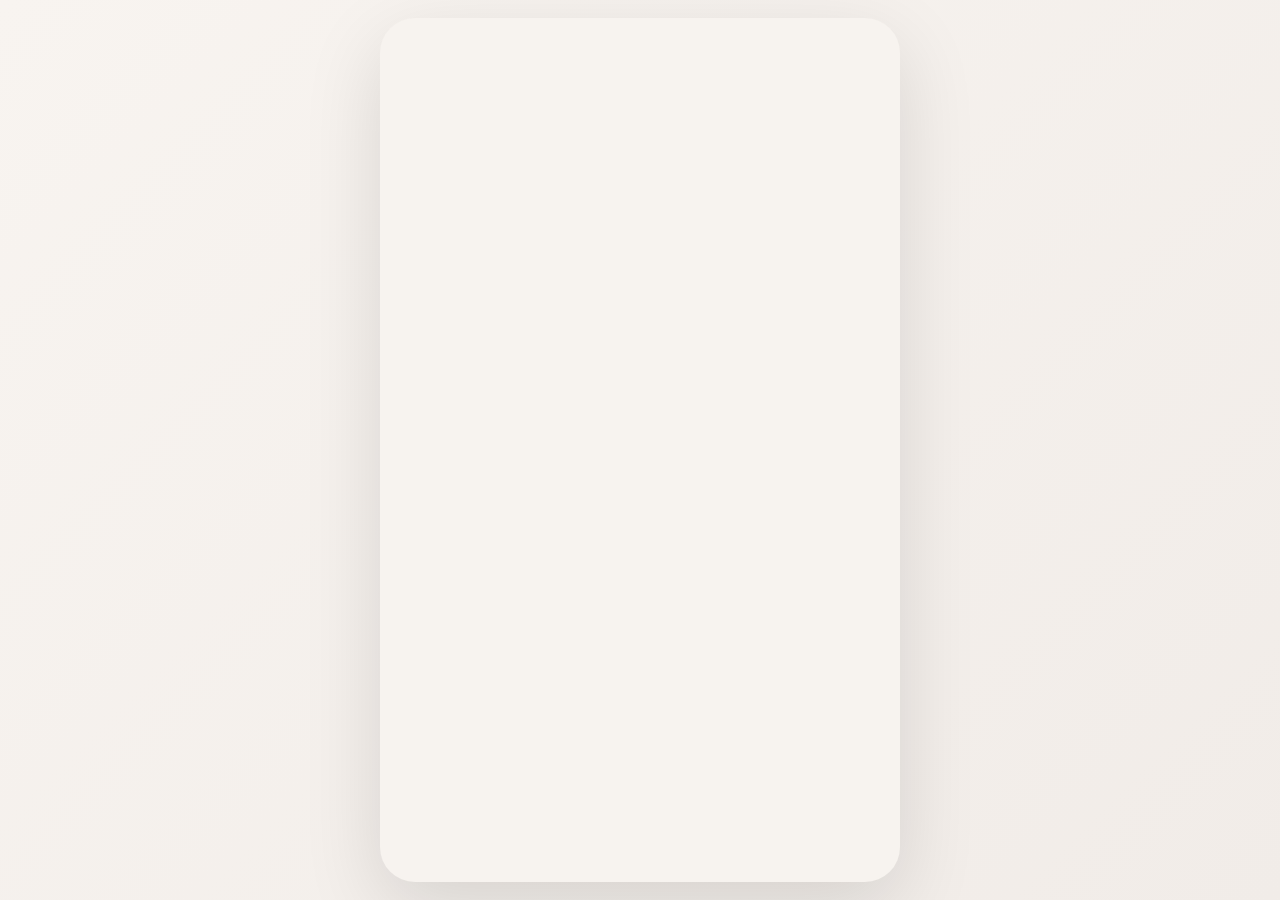
==== index.html @ 03631ff3 "Add files via upload" ====
<!doctype html>
<html lang="ru">
<head>
<meta charset="utf-8">
<meta name="viewport" content="width=device-width,initial-scale=1,viewport-fit=cover">
<meta name="theme-color" content="#f6f0eb">
<title>NASHE' — пространство для двоих</title>
<link rel="manifest" href="manifest.webmanifest">
<meta name="mobile-web-app-capable" content="yes">
<meta name="apple-mobile-web-app-capable" content="yes">
<meta name="apple-mobile-web-app-status-bar-style" content="default">
<meta name="apple-mobile-web-app-title" content="NASHE'">
<link rel="apple-touch-icon" href="icons/icon-180.png">
<style>
:root{--bg:#f7f3ef;--paper:#fffdfb;--ink:#343139;--muted:#8d8790;--rose:#a76d78;--rose2:#ead8da;--wine:#704751;--line:#e9e1dc;--shadow:0 18px 55px rgba(75,52,48,.09);--r:26px}
*{box-sizing:border-box}body{margin:0;background:linear-gradient(135deg,#f8f4f0,#f1ece8);font-family:Inter,ui-sans-serif,system-ui,-apple-system,BlinkMacSystemFont,"Segoe UI",sans-serif;color:var(--ink)}button,input,textarea,select{font:inherit}button{border:0;cursor:pointer}.app{max-width:520px;margin:auto;min-height:100vh;background:var(--bg);position:relative;overflow:hidden}.screen{min-height:100vh;padding:24px 20px 105px}.top{display:flex;justify-content:space-between;align-items:center;margin-bottom:22px}.brand{font-family:Georgia,serif;font-size:28px;letter-spacing:.08em}.tiny{font-size:12px;color:var(--muted)}.iconbtn{width:42px;height:42px;border-radius:50%;background:#fff;border:1px solid var(--line);box-shadow:0 5px 20px rgba(0,0,0,.04)}
.hero{background:linear-gradient(145deg,#fffdfb,#f0e3e1);border:1px solid #eadfd9;border-radius:32px;padding:28px;box-shadow:var(--shadow);position:relative;overflow:hidden}.hero:after{content:"";position:absolute;width:180px;height:180px;border-radius:50%;right:-70px;top:-70px;background:rgba(170,110,122,.11)}.hero h1{font-family:Georgia,serif;font-size:31px;line-height:1.1;margin:6px 0 10px}.hero p{color:#746d73;line-height:1.55;margin:0}.couple{display:flex;align-items:center;gap:9px;color:var(--wine);font-weight:650}.counter{font-family:Georgia,serif;font-size:48px;margin-top:18px}.label{font-size:13px;color:var(--muted)}
.sectionTitle{display:flex;justify-content:space-between;align-items:end;margin:28px 0 13px}.sectionTitle h2{font-family:Georgia,serif;margin:0;font-size:23px}.link{color:var(--rose);font-size:13px;font-weight:700;background:none}.cards{display:grid;gap:12px}.card{background:var(--paper);border:1px solid var(--line);border-radius:22px;padding:18px;box-shadow:0 7px 28px rgba(65,45,42,.05)}.card h3{margin:0 0 7px;font-size:16px}.card p{margin:0;color:#777178;line-height:1.45;font-size:14px}.row{display:flex;gap:10px;align-items:center}.pill{display:inline-flex;align-items:center;gap:6px;border-radius:999px;padding:7px 10px;background:#f5e9e9;color:var(--wine);font-size:12px}.grid2{display:grid;grid-template-columns:1fr 1fr;gap:11px}.feature{min-height:120px;padding:19px;border-radius:25px;background:#fff;border:1px solid var(--line);position:relative;overflow:hidden}.feature .big{font-size:30px}.feature strong{display:block;margin-top:10px}.feature span{font-size:12px;color:var(--muted)}
.nav{position:fixed;z-index:30;bottom:0;left:50%;transform:translateX(-50%);width:min(520px,100%);padding:10px 10px calc(10px + env(safe-area-inset-bottom));background:rgba(255,253,251,.94);backdrop-filter:blur(18px);border-top:1px solid var(--line);display:grid;grid-template-columns:repeat(5,1fr)}.nav button{background:none;color:#aaa0a4;font-size:10px;display:flex;flex-direction:column;gap:4px;align-items:center}.nav button.active{color:var(--wine);font-weight:700}.nav .ni{font-size:20px}
.back{background:none;color:var(--muted);padding:4px 0 18px}.list{display:grid;gap:10px}.listItem{background:#fff;border:1px solid var(--line);border-radius:20px;padding:16px;display:flex;gap:13px;align-items:center}.listItem .ico{font-size:26px;width:38px;text-align:center}.listItem strong{font-size:15px}.listItem small{display:block;color:var(--muted);margin-top:3px}.testTop{background:linear-gradient(145deg,#fff,#f2e8e7);border-radius:28px;padding:22px;border:1px solid var(--line);margin-bottom:15px}.progress{height:5px;background:#eadfdb;border-radius:99px;overflow:hidden;margin:15px 0 4px}.progress i{display:block;height:100%;background:var(--rose);border-radius:99px}.qcard{background:#fff;border:1px solid var(--line);border-radius:28px;padding:22px;box-shadow:var(--shadow)}.qnum{font-size:12px;color:var(--rose);font-weight:800;text-transform:uppercase;letter-spacing:.08em}.q{font-family:Georgia,serif;font-size:24px;line-height:1.28;margin:10px 0 19px}.hint{font-size:12px;color:var(--muted);margin:-8px 0 14px}.opts{display:grid;gap:9px}.opt{padding:14px 15px;border-radius:17px;background:#faf7f5;border:1px solid #e9e0dc;text-align:left;color:var(--ink);transition:.15s}.opt.selected{background:#f1e0e2;border-color:#bf8e98;color:#653f49}.opt .check{float:right;opacity:.55}.scale{display:flex;gap:7px;flex-wrap:wrap}.scale button{width:42px;height:42px;border-radius:13px;background:#faf7f5;border:1px solid var(--line)}.scale button.selected{background:var(--rose);color:white;border-color:var(--rose)}textarea,.input,select{width:100%;border:1px solid var(--line);border-radius:17px;padding:14px;background:#fcfaf8;outline:none}.actions{display:flex;gap:9px;margin-top:18px}.primary{flex:1;background:var(--wine);color:#fff;border-radius:17px;padding:14px 16px;font-weight:750}.secondary{background:#f3e9e7;color:var(--wine);border-radius:17px;padding:14px 16px;font-weight:700}.ghost{background:none;color:var(--muted);padding:12px}.reveal{margin-top:15px;padding:16px;border-radius:18px;background:#f7efed}.reveal strong{display:block;margin-bottom:6px}.muted{color:var(--muted)}
.filter{display:grid;gap:10px;background:#fff;border:1px solid var(--line);border-radius:24px;padding:17px}.filter label{font-size:12px;color:var(--muted);display:block;margin-bottom:5px}.dateCard{min-height:72vh;border-radius:34px;background:linear-gradient(160deg,#fff9f5,#eee1dc);padding:25px 22px;position:relative;overflow:hidden;display:flex;flex-direction:column;justify-content:space-between;box-shadow:var(--shadow)}.dateCard .eyebrow{text-transform:uppercase;letter-spacing:.18em;font-size:11px;color:#8d6d70}.dateCard h1{font-family:Georgia,serif;font-size:37px;line-height:1.02;margin:14px 0}.dateReveal{position:relative;min-height:310px;border-radius:24px;overflow:hidden;background:linear-gradient(135deg,#e4e0dc,#bcb7b3);display:flex;align-items:center;justify-content:center;text-align:center;padding:30px}.dateReveal .under{font-family:Georgia,serif;font-size:24px;line-height:1.25;color:#4a4140}.scratch{position:absolute;inset:0;width:100%;height:100%;touch-action:none}.attempt{font-size:12px;color:#80777a;text-align:center;margin-top:8px}
.calendar{display:grid;gap:10px}.event{padding:16px;border-radius:19px;background:#fff;border:1px solid var(--line);display:flex;justify-content:space-between;gap:10px}.event.done{background:#f2ebe8}.event strong{display:block}.event small{color:var(--muted)}
.weHero{background:linear-gradient(145deg,#2f2a30,#54464d);color:white;border-radius:32px;padding:25px;min-height:205px;display:flex;flex-direction:column;justify-content:end;box-shadow:var(--shadow)}.weHero p{color:#ded5d9}.wish{border-left:4px solid var(--rose);padding-left:13px}.tagbar{display:flex;gap:8px;overflow:auto;padding-bottom:4px}.tag{white-space:nowrap;padding:9px 12px;border-radius:99px;background:#fff;border:1px solid var(--line);font-size:12px}.tag.on{background:#f0dfe1;color:var(--wine);border-color:#d4abb2}
.modal{position:fixed;inset:0;background:rgba(34,29,31,.46);z-index:50;display:flex;align-items:end;justify-content:center}.sheet{width:min(520px,100%);background:var(--paper);border-radius:30px 30px 0 0;padding:23px;max-height:90vh;overflow:auto}.close{float:right;background:#f2ece9;border-radius:50%;width:34px;height:34px}.toast{position:fixed;z-index:60;left:50%;bottom:92px;transform:translateX(-50%);background:#332b30;color:#fff;padding:11px 16px;border-radius:99px;font-size:13px}.hidden{display:none!important}.notice{padding:14px;border-radius:18px;background:#f5ece9;color:#6e5960;font-size:13px;line-height:1.45}.danger{color:#8b3f4d}.langgrid{display:grid;grid-template-columns:1fr 1fr;gap:9px}.lang{padding:13px;border-radius:16px;border:1px solid var(--line);background:#fff;text-align:left}.lang.on{border-color:var(--rose);background:#f6e8e9}.profileCard{background:#fff;border:1px solid var(--line);border-radius:23px;padding:18px}.switch{display:flex;background:#f2ece9;border-radius:99px;padding:4px}.switch button{flex:1;background:none;padding:9px;border-radius:99px;color:var(--muted)}.switch button.on{background:#fff;color:var(--wine);box-shadow:0 3px 10px rgba(0,0,0,.06)}
@media(min-width:700px){body{padding:18px}.app{border-radius:35px;box-shadow:0 25px 80px rgba(0,0,0,.12);min-height:calc(100vh - 36px)}.nav{bottom:18px;border-radius:0 0 35px 35px}}
</style></head>
<body><div id="app" class="app"></div><script>
const DATA={"sections":{"1":{"emoji":"💕","name":"Отношения","desc":"Узнавать друг друга, понимать потребности и то, как вы любите."},"2":{"emoji":"👨‍👩‍👧","name":"Семья","desc":"Детство, семейные традиции, роли и образ вашей семьи."},"3":{"emoji":"👶","name":"Дети и родительство","desc":"Разговоры о родительстве и будущем — только в своём темпе."},"4":{"emoji":"💰","name":"Финансы","desc":"Деньги, цели, безопасность и договорённости без оценок."},"5":{"emoji":"✈️","name":"Путешествия","desc":"Как вы любите отдыхать и куда хотите вместе."},"6":{"emoji":"👫","name":"Друзья","desc":"Дружба, границы и баланс между «мы» и «я»."},"7":{"emoji":"⚖️","name":"Моральные ценности","desc":"Принципы, ценности и сложные решения."},"8":{"emoji":"🎨","name":"Хобби и интересы","desc":"Свободное время, новые занятия и общие увлечения."},"9":{"emoji":"🏫","name":"Школа и прошлое","desc":"Воспоминания и то, что сформировало каждого."},"10":{"emoji":"🐾","name":"Животные","desc":"Питомцы, животные и жизнь вместе."},"11":{"emoji":"❤️‍🩹","name":"Временные трудности","desc":"Бережные разговоры о сложных периодах без поиска виноватого."},"12":{"emoji":"🔥","name":"18+ / Взрослые разговоры","desc":"Близость, границы, романтика и желания. Только 18+."},"13":{"emoji":"🧠","name":"Темы для размышлений","desc":"Не тесты — вопросы для длинного разговора вдвоём."}},"tests":[{"section":1,"title":"Как мы любим","questions":[{"n":1,"label":"УП + ИЗО","question":"Какой маленький жест ощущается для меня как «меня любят»?","options":["Сообщение в течение дня без повода.","Чашка чая, принесённая без просьбы.","Долгое объятие при встрече.","Вспомнили мелочь, которую я упоминал(а) давно."],"scale":"","mechanics":[],"skip":false},{"n":2,"label":"ФР","question":"Закончи фразу: «Я чувствую себя любимым(ой), когда ты...»","options":[],"scale":"","mechanics":[],"skip":false},{"n":3,"label":"УП, сравнение","question":"Что для меня скажет о любви больше?","options":[],"scale":"","mechanics":[],"skip":false},{"n":4,"label":"ШК","question":"Как часто мне хочется слышать «я тебя люблю» вслух?","options":[],"scale":"** 1 — почти не нужно, 10 — хотелось бы каждый день.","mechanics":[],"skip":false},{"n":5,"label":"УП + мультивыбор (до 3)","question":"Как, по-твоему, мой партнёр чаще всего показывает, что любит? Партнёр отвечает про себя.","options":[],"scale":"","mechanics":[],"skip":false},{"n":6,"label":"УП, сценарий","question":"У меня радостная новость. Как мне хочется, чтобы мы это отметили?","options":[],"scale":"","mechanics":[],"skip":false},{"n":7,"label":"РАНЖ (5 пунктов)","question":"Расставь проявления любви по важности для тебя.","options":[],"scale":"","mechanics":[],"skip":false},{"n":8,"label":"УП, сценарий","question":"Ты забыл(а) о небольшой дате, которая для меня важна. Что мне поможет больше всего?","options":[],"scale":"","mechanics":[],"skip":true},{"n":9,"label":"УП + ИЗО","question":"Какой романтичный жест в обычный вторник порадует меня сильнее всего?","options":["Ужин при свечах дома.","Цветы без повода.","Плейлист или письмо.","Прогулка на закате."],"scale":"","mechanics":[],"skip":false},{"n":10,"label":"свободный ответ","question":"Опиши самый тёплый момент за последний месяц, когда ты почувствовал(а) мою любовь. (Допустим ответ «Пока не вспомню».)","options":[],"scale":"","mechanics":[],"skip":false},{"n":11,"label":"ШК","question":"Насколько мне важно, чтобы любовь была заметна другим: держаться за руки, слова при людях, общие фото?","options":[],"scale":"** 1 — предпочитаю наедине, 10 — хочу, чтобы это видели.","mechanics":[],"skip":false},{"n":12,"label":"УП, один вариант","question":"Что мне принимать сложнее всего?","options":[],"scale":"","mechanics":[],"skip":false},{"n":13,"label":"ФР","question":"Закончи фразу: «Мне трудно попросить о любви, когда...»","options":[],"scale":"","mechanics":[],"skip":true},{"n":14,"label":"УП, сценарий","question":"Мы поссорились и остыли. Как мне легче всего вернуться к теплу?","options":[],"scale":"","mechanics":[],"skip":true},{"n":15,"label":"«Выбери, что хочется попробовать» (2–3)","question":"Выберите, что хочется попробовать вместе.","options":[],"scale":"","mechanics":[],"skip":false},{"n":16,"label":"обсуждение","question":"Вспомните вместе последний раз, когда вам обоим было хорошо рядом. Что тогда происходило и кто что делал?","options":[],"scale":"","mechanics":[],"skip":false},{"n":17,"label":"ЗАД","question":"«Неделя маленьких „я тебя вижу“»: каждый выбирает один жест из ответов партнёра и делает его на этой неделе.","options":[],"scale":"","mechanics":[],"skip":false},{"n":18,"label":"рефлексия","question":"Что нового ты понял(а) о том, как партнёр чувствует любовь? (свободный ответ)","options":[],"scale":"","mechanics":[],"skip":false}]},{"section":1,"title":"Как мы проводим время","questions":[{"n":1,"label":"УП + ИЗО","question":"Как выглядит мой идеальный будний вечер?","options":["Дома вдвоём.","Каждый занят своим, но рядом.","Выйти куда-нибудь.","С друзьями."],"scale":"","mechanics":[],"skip":false},{"n":2,"label":"УП, сравнение","question":"Выходные мне ближе...","options":[],"scale":"","mechanics":[],"skip":false},{"n":3,"label":"ШК","question":"Насколько мне хватает времени вместе сейчас?","options":[],"scale":"** 1 — очень не хватает, 10 — вполне хватает.","mechanics":[],"skip":false},{"n":4,"label":"УП, один вариант","question":"Идеальное воскресенье для меня...","options":[],"scale":"","mechanics":[],"skip":false},{"n":5,"label":"мультивыбор (до 3)","question":"Что мы делаем вместе чаще всего?","options":[],"scale":"","mechanics":[],"skip":false},{"n":6,"label":"УП, сценарий","question":"Планы на вечер отменились. Что я предложу?","options":[],"scale":"","mechanics":[],"skip":false},{"n":7,"label":"РАНЖ (топ-3 из 7)","question":"Чем мне хотелось бы заниматься вместе больше?","options":[],"scale":"","mechanics":[],"skip":false},{"n":8,"label":"ШК","question":"Насколько мне важны наши регулярные ритуалы: воскресный завтрак, вечерний чай, еженедельная прогулка?","options":[],"scale":"","mechanics":[],"skip":false},{"n":9,"label":"УП, сравнение","question":"Мне ближе...","options":[],"scale":"","mechanics":[],"skip":false},{"n":10,"label":"ФР","question":"Закончи фразу: «Лучший вечер за последний месяц был, когда мы...»","options":[],"scale":"","mechanics":[],"skip":false},{"n":11,"label":"ЗАД","question":"«Наши слоты»: выберите два регулярных момента в неделе, которые будут «вашими».","options":[],"scale":"","mechanics":[],"skip":false},{"n":12,"label":"рефлексия","question":"Что бы ты изменил(а) в нашем распорядке, чтобы было больше «нас»? (свободный ответ)","options":[],"scale":"","mechanics":[],"skip":false}]},{"section":1,"title":"Наши маленькие радости","questions":[{"n":1,"label":"УП + ИЗО","question":"Какая утренняя мелочь радует меня больше всего?","options":["Первая чашка кофе или чая.","Луч солнца на кровати.","Тишина до того, как все проснулись.","Свежий воздух и открытое окно."],"scale":"","mechanics":[],"skip":false},{"n":2,"label":"мультивыбор (до 3)","question":"Какие мелочи радуют меня сильнее всего?","options":[],"scale":"","mechanics":[],"skip":false},{"n":3,"label":"УП, сравнение","question":"Что радует меня больше?","options":[],"scale":"","mechanics":[],"skip":false},{"n":4,"label":"ШК","question":"Насколько мне нравятся небольшие ритуалы: вечерний чай, воскресный завтрак, «наша» скамейка?","options":[],"scale":"","mechanics":[],"skip":false},{"n":5,"label":"ФР","question":"Закончи фразу: «Маленькая радость последней недели: ...»","options":[],"scale":"","mechanics":[],"skip":false},{"n":6,"label":"УП + ИЗО","question":"Где мой «островок радости»?","options":["Балкон с растениями.","Книжный магазин.","Рынок с фруктами.","Пекарня."],"scale":"","mechanics":[],"skip":false},{"n":7,"label":"«Выбери, что хочется попробовать» (2–3)","question":"Что из этого стоит превратить в наш маленький ритуал?","options":[],"scale":"","mechanics":[],"skip":false},{"n":8,"label":"УП, сценарий","question":"У меня был непростой день. Какая мелочь точно вернёт мне улыбку?","options":[],"scale":"","mechanics":[],"skip":false},{"n":9,"label":"ЗАД","question":"«Коробочка радости»: каждый записывает три маленькие вещи, которые порадуют партнёра.","options":[],"scale":"","mechanics":[],"skip":false},{"n":10,"label":"рефлексия","question":"Какую радость партнёра ты не замечал(а) раньше? (свободный ответ)","options":[],"scale":"","mechanics":[],"skip":false}]},{"section":1,"title":"Наши потребности","questions":[{"n":1,"label":"УП, один вариант","question":"Чаще мне не хватает...","options":[],"scale":"","mechanics":[],"skip":false},{"n":2,"label":"один вариант","question":"Сколько свободного времени «только для себя» мне нужно в неделю?","options":[],"scale":"","mechanics":[],"skip":false},{"n":3,"label":"УП, один вариант","question":"Как я лучше всего восстанавливаюсь?","options":[],"scale":"","mechanics":[],"skip":false},{"n":4,"label":"РАНЖ (топ-3 из 6)","question":"Что важнее всего для тебя в отношениях?","options":[],"scale":"","mechanics":[],"skip":false},{"n":5,"label":"УП, сценарий","question":"Мне нужно принять важное решение. Что мне нужно от тебя?","options":[],"scale":"","mechanics":[],"skip":false},{"n":6,"label":"ШК","question":"Насколько мне важно, чтобы мои достижения замечали?","options":[],"scale":"","mechanics":[],"skip":false},{"n":7,"label":"мультивыбор (до 3)","question":"Что мне нужно, чтобы чувствовать безопасность в отношениях?","options":[],"scale":"","mechanics":[],"skip":false},{"n":8,"label":"ФР","question":"Закончи фразу: «В обычный день мне очень помогает, когда ты...»","options":[],"scale":"","mechanics":[],"skip":false},{"n":9,"label":"УП, сравнение","question":"В отношениях мне важнее...","options":[],"scale":"","mechanics":[],"skip":false},{"n":10,"label":"УП, сценарий","question":"Я вернулся(лась) домой уставшим(ей), но ничего не говорю. Что мне лучше всего подойдёт?","options":[],"scale":"","mechanics":[],"skip":false},{"n":11,"label":"ШК","question":"Насколько мне легко говорить прямо, чего мне не хватает?","options":[],"scale":"** 1 — очень трудно, 10 — легко.","mechanics":[],"skip":true},{"n":12,"label":"ФР","question":"Закончи фразу: «Иногда мне не хватает..., но я не всегда об этом говорю».","options":[],"scale":"","mechanics":[],"skip":true},{"n":13,"label":"УП + ИЗО","question":"Какой вечер лучше всего подходит мне сейчас?","options":["Тихий вечер дома.","Ужин с друзьями.","Прогулка.","Каждый занят своим, но рядом."],"scale":"","mechanics":[],"skip":false},{"n":14,"label":"УП, сравнение","question":"Мне проще получать то, что нужно, когда...","options":[],"scale":"","mechanics":[],"skip":false},{"n":15,"label":"один вариант","question":"Когда мне что-то нужно от тебя, я чаще всего...","options":[],"scale":"","mechanics":[],"skip":true},{"n":16,"label":"ШК","question":"Насколько сейчас, по моим ощущениям, мои потребности достаточно учитываются в отношениях?","options":[],"scale":"","mechanics":[],"skip":true},{"n":17,"label":"мультивыбор (до 2)","question":"Чего мне хочется больше в ближайшие недели?","options":[],"scale":"","mechanics":[],"skip":true},{"n":18,"label":"обсуждение","question":"Как вы понимаете, что у каждого из вас «пустой бак»? Какие сигналы вы подаёте, пусть даже неосознанно?","options":[],"scale":"","mechanics":[],"skip":false},{"n":19,"label":"ЗАД","question":"«Наши сигналы»: придумайте три короткие фразы или знака, которыми вы сообщаете друг другу «мне сейчас нужно...» (пространство, поддержка, внимание).","options":[],"scale":"","mechanics":[],"skip":false},{"n":20,"label":"рефлексия","question":"Что нового ты понял(а) о том, что нужно партнёру? (свободный ответ)","options":[],"scale":"","mechanics":[],"skip":false}]},{"section":1,"title":"Угадай, что мне нравится","questions":[{"n":1,"label":"ИЗО","question":"Что я захочу съесть после долгого тяжёлого дня?","options":["Паста или пицца.","Что-то домашнее: суп, картошка, запеканка.","Суши или азиатская кухня.","Сладкое вместо ужина."],"scale":"","mechanics":[],"skip":false},{"n":2,"label":"один вариант","question":"Как я хочу отмечать свой день рождения?","options":[],"scale":"","mechanics":[],"skip":false},{"n":3,"label":"ШК","question":"Насколько мне нравятся сюрпризы?","options":[],"scale":"** 1 — терпеть не могу, 10 — обожаю. Разница до 1 пункта = «угадал(а)».","mechanics":[],"skip":false},{"n":4,"label":"один вариант","question":"Какой подарок обрадует меня сильнее всего?","options":[],"scale":"","mechanics":[],"skip":false},{"n":5,"label":"сценарий","question":"У меня внезапно освободился вечер. Что я выберу?","options":[],"scale":"","mechanics":[],"skip":false},{"n":6,"label":"мультивыбор (3 из 8)","question":"Какие три занятия мне точно нравятся?","options":[],"scale":"","mechanics":[],"skip":false},{"n":7,"label":"сравнение","question":"Если нужно что-то обсудить, мне проще...","options":[],"scale":"","mechanics":[],"skip":false},{"n":8,"label":"ФР (до 150 символов)","question":"Закончи фразу: «Когда мне нужно поднять настроение, я первым делом...»","options":[],"scale":"","mechanics":[],"skip":false},{"n":9,"label":"РАНЖ (топ-2 из 5)","question":"Что делает дом для меня по-настоящему уютным?","options":[],"scale":"","mechanics":[],"skip":false},{"n":10,"label":"сценарий","question":"У меня сорвался важный план. Что мне будет нужнее всего?","options":[],"scale":"","mechanics":[],"skip":true},{"n":11,"label":"ИЗО","question":"Какое место в нашем доме моё любимое?","options":["Диван с пледом.","Кухня.","Подоконник.","Рабочий уголок."],"scale":"","mechanics":[],"skip":false},{"n":12,"label":"ФР","question":"О чём я мечтаю в ближайший год?","options":[],"scale":"","mechanics":[],"skip":true},{"n":13,"label":"ФР","question":"«Мне было бы приятно, если бы ты чаще спрашивал(а) меня о...» — и угадай, что напишет партнёр.","options":[],"scale":"","mechanics":[],"skip":true},{"n":14,"label":"рефлексия","question":"Какой ответ партнёра удивил тебя больше всего? Почему, как ты думаешь, ты думал(а) иначе? (свободный ответ)","options":[],"scale":"","mechanics":[],"skip":false}]},{"section":1,"title":"Узнай меня","questions":[{"n":1,"label":"УП + ИЗО","question":"Как выглядит твоё идеальное утро выходного дня?","options":["А. Медленное: кофе, тишина, никуда не спешить.","Б. Активное: прогулка, пробежка или зал.","В. Завтрак вне дома, в любимом месте.","Г. Поспать подольше и начать день ближе к обеду."],"scale":"","mechanics":[],"skip":false},{"n":2,"label":"УП, сравнение двух вариантов","question":"Что тебе ближе?","options":[],"scale":"","mechanics":[],"skip":false},{"n":3,"label":"ШК","question":"Насколько тебе нужно время наедине с собой после насыщенного дня?","options":[],"scale":"** 1 — совсем не нужно, 10 — жизненно необходимо.","mechanics":[],"skip":false},{"n":4,"label":"мультивыбор (ровно 3 из 8)","question":"Три вещи, которые быстрее всего поднимают тебе настроение.","options":[],"scale":"","mechanics":[],"skip":false},{"n":5,"label":"ФР (до 200 символов)","question":"Закончи фразу: «Моя маленькая странность, которую я показываю не всем, это...»","options":[],"scale":"","mechanics":[],"skip":true},{"n":6,"label":"УП, сценарий","question":"Тебе пишут: «Через час у нас вечеринка, приходи!» Твоя первая реакция?","options":[],"scale":"","mechanics":[],"skip":false},{"n":7,"label":"РАНЖ (6 пунктов)","question":"Расставь по важности для хорошего дня, от самого важного.","options":[],"scale":"","mechanics":[],"skip":false},{"n":8,"label":"УП + мультивыбор (до 3 из 8)","question":"Что я обычно делаю, когда волнуюсь?","options":[],"scale":"","mechanics":[],"skip":false},{"n":9,"label":"УП + ИЗО","question":"Где тебе спокойнее всего?","options":["А. Тёплая кухня вечером.","Б. Озеро на рассвете.","В. Оживлённое кафе.","Г. Лес."],"scale":"","mechanics":[],"skip":false},{"n":10,"label":"УП, сценарий","question":"Ты ждёшь важного ответа: письма, результата, решения. Как проходит ожидание?","options":[],"scale":"","mechanics":[],"skip":false},{"n":11,"label":"свободный ответ из двух частей","question":"Какое качество в себе тебе нравится больше всего? А какое ты хотел(а) бы принимать в себе мягче?","options":[],"scale":"","mechanics":[],"skip":true},{"n":12,"label":"ШК","question":"Насколько тебе легко просить о помощи?","options":[],"scale":"** 1 — очень трудно, 10 — совсем просто.","mechanics":[],"skip":true},{"n":13,"label":"«Выбери, что хочется попробовать» (2–3 карточки)","question":"Выбери, что тебе хотелось бы попробовать вместе в ближайший месяц.","options":["Ужин из кухни, которую вы ещё не пробовали.","Мастер-класс (керамика, готовка, рисование).","День без телефонов.","Кино под открытым небом.","Поход на закат."],"scale":"","mechanics":[],"skip":false},{"n":14,"label":"ФР","question":"Закончи фразу: «Люди могут не заметить, что я...» (одна вещь обо мне, которая не очевидна со стороны).","options":[],"scale":"","mechanics":[],"skip":true},{"n":15,"label":"ЗАД","question":"Каждый по очереди рассказывает за одну минуту, как выглядит его идеальный вторник. Второй слушает и не перебивает.","options":[],"scale":"","mechanics":[],"skip":false},{"n":16,"label":"рефлексия","question":"Что нового ты узнал(а) о партнёре за этот тест? Что удивило больше всего? (свободный ответ)","options":[],"scale":"","mechanics":[],"skip":false}]},{"section":1,"title":"Что даёт мне ощущение близости","questions":[{"n":1,"label":"УП + ИЗО","question":"Какая обстановка лучше всего передаёт ощущение «мы рядом»?","options":["Под одним пледом.","Готовим вместе.","Дорога с музыкой.","Вечерняя прогулка по городу."],"scale":"","mechanics":[],"skip":false},{"n":2,"label":"УП, сравнение","question":"Мне ближе...","options":[],"scale":"","mechanics":[],"skip":false},{"n":3,"label":"ШК","question":"Насколько мне важно физически быть рядом, чтобы чувствовать близость?","options":[],"scale":"** 1 — мне хватает переписки и мыслей о тебе, 10 — важно быть в одной комнате.","mechanics":[],"skip":false},{"n":4,"label":"мультивыбор (до 3)","question":"В каких ситуациях я особенно чувствую, что мы «одна команда»?","options":[],"scale":"","mechanics":[],"skip":false},{"n":5,"label":"ФР","question":"Закончи фразу: «Мне становится ближе к тебе, когда мы вместе...»","options":[],"scale":"","mechanics":[],"skip":false},{"n":6,"label":"УП, сценарий","question":"Мы неделю были порознь. Как мне хочется встретиться?","options":[],"scale":"","mechanics":[],"skip":false},{"n":7,"label":"РАНЖ (топ-3 из 6)","question":"Что сильнее всего создаёт ощущение близости? Выбери и расставь три главных.","options":[],"scale":"","mechanics":[],"skip":false},{"n":8,"label":"ШК","question":"Насколько мне важно, чтобы ты замечал(а) моё настроение без слов?","options":[],"scale":"** 1 — лучше скажу словами, 10 — очень важно, чтобы замечали.","mechanics":[],"skip":false},{"n":9,"label":"УП + ИЗО","question":"В какое время дня мне особенно хочется быть рядом с тобой?","options":["Утро.","Дневная пауза.","Вечер.","Поздняя ночь."],"scale":"","mechanics":[],"skip":false},{"n":10,"label":"УП, сценарий","question":"Неделя загруженная, времени мало. Что помогает мне не терять связь с тобой?","options":[],"scale":"","mechanics":[],"skip":false},{"n":11,"label":"УП, один вариант","question":"Что помогает мне открываться?","options":[],"scale":"","mechanics":[],"skip":false},{"n":12,"label":"ШК","question":"Насколько мне легко говорить о своих чувствах вслух?","options":[],"scale":"** 1 — очень непросто, 10 — легко.","mechanics":[],"skip":true},{"n":13,"label":"ФР","question":"Закончи фразу: «Мне сложнее чувствовать близость, когда...»","options":[],"scale":"","mechanics":[],"skip":true},{"n":14,"label":"УП, сравнение","question":"Что нас сближает больше?","options":[],"scale":"","mechanics":[],"skip":false},{"n":15,"label":"УП + мультивыбор (до 2)","question":"Я рассказываю тебе что-то личное. Что делает такой разговор безопасным для меня?","options":[],"scale":"","mechanics":[],"skip":false},{"n":16,"label":"ФР","question":"Закончи фразу: «Есть то, что мне трудно сказать словами, но я хотел(а) бы, чтобы ты это чувствовал(а)...»","options":[],"scale":"","mechanics":[],"skip":true},{"n":17,"label":"один вариант","question":"Как я чувствую близость между нами в последнее время?","options":[],"scale":"","mechanics":[],"skip":true},{"n":18,"label":"ИЗО (символические кадры)","question":"Какой образ ближе всего к ощущению рядом с тобой?","options":["Костёр.","Тихая гавань.","Окно с тёплым светом.","Дорога вдвоём."],"scale":"","mechanics":[],"skip":false},{"n":19,"label":"«Выбери, что хочется попробовать» (2–3)","question":"Выберите, что хочется попробовать, чтобы стать ещё ближе.","options":[],"scale":"","mechanics":[],"skip":false},{"n":20,"label":"обсуждение","question":"Вспомните момент, когда вы почувствовали, что вы — команда. Что тогда происходило?","options":[],"scale":"","mechanics":[],"skip":false},{"n":21,"label":"ЗАД","question":"«Десять минут»: сядьте рядом. По очереди расскажите, что сегодня было самым хорошим и что самым тяжёлым. Второй только слушает.","options":[],"scale":"","mechanics":[],"skip":false},{"n":22,"label":"рефлексия","question":"Что нового ты понял(а) о том, как партнёр чувствует близость? (свободный ответ)","options":[],"scale":"","mechanics":[],"skip":false}]},{"section":1,"title":"Что я ценю в тебе","questions":[{"n":1,"label":"мультивыбор (ровно 3 из 10)","question":"Какие три качества ты больше всего ценишь в партнёре?","options":[],"scale":"","mechanics":[],"skip":false},{"n":2,"label":"УП + мультивыбор (ровно 3 из тех же 10)","question":"Как думаешь, какие качества партнёр ценит в тебе больше всего?","options":[],"scale":"","mechanics":[],"skip":false},{"n":3,"label":"ФР","question":"Закончи фразу: «Есть мелочь в тебе, которая меня трогает, это...»","options":[],"scale":"","mechanics":[],"skip":false},{"n":4,"label":"сценарий, один вариант","question":"Когда я особенно горжусь тобой?","options":[],"scale":"","mechanics":[],"skip":false},{"n":5,"label":"ИЗО (про партнёра)","question":"Какой образ у меня ассоциируется с тобой?","options":["Лампа в окне.","Крепкое дерево.","Тёплый плед.","Парус на горизонте."],"scale":"","mechanics":[],"skip":false},{"n":6,"label":"ШК","question":"Как часто я говорю тебе, что ценю тебя?","options":[],"scale":"** 1 — почти никогда, 10 — очень часто. Оценка про себя.","mechanics":[],"skip":false},{"n":7,"label":"ФР","question":"Закончи фразу: «Ты умеешь так, как никто другой...»","options":[],"scale":"","mechanics":[],"skip":false},{"n":8,"label":"УП, сравнение","question":"Что чаще вызывает у меня уважение?","options":[],"scale":"","mechanics":[],"skip":false},{"n":9,"label":"свободный ответ","question":"Вспомни момент, когда ты подумал(а): «Как же мне повезло с тобой». Что тогда происходило?","options":[],"scale":"","mechanics":[],"skip":false},{"n":10,"label":"УП, один вариант","question":"Как мне приятнее всего слышать благодарность?","options":[],"scale":"","mechanics":[],"skip":false},{"n":11,"label":"ФР","question":"Закончи фразу: «Я хотел(а) бы сказать тебе спасибо за... но, кажется, ещё не говорил(а)».","options":[],"scale":"","mechanics":[],"skip":true},{"n":12,"label":"ЗАД","question":"«Письмо на три строки»: напишите друг другу короткое письмо о том, что цените. Можно отправить сейчас или назначить дату.","options":[],"scale":"","mechanics":[],"skip":false},{"n":13,"label":"обсуждение","question":"Что вы цените в вас как в паре, что делает вас именно вами?","options":[],"scale":"","mechanics":[],"skip":false},{"n":14,"label":"рефлексия","question":"Что из сказанного партнёром тронуло тебя больше всего? (свободный ответ)","options":[],"scale":"","mechanics":[],"skip":false}]},{"section":2,"title":"Какие у меня были родители","questions":[{"n":1,"label":"выбор режима","question":"С чего вам комфортно начать разговор о тех, кто вас воспитывал?","options":[],"scale":"","mechanics":[],"skip":false},{"n":2,"label":"ФР","question":"Закончи фразу: «Когда я думаю о взрослых, которые меня воспитывали, первое слово, которое приходит в голову, — ...»","options":[],"scale":"","mechanics":[],"skip":true},{"n":3,"label":"мультивыбор (до 3)","question":"Чему меня учили на их примере?","options":[],"scale":"","mechanics":[],"skip":false},{"n":4,"label":"УП, один вариант","question":"Что у них получалось лучше всего?","options":[],"scale":"","mechanics":[],"skip":false},{"n":5,"label":"ШК","question":"Насколько мне легко рассказывать о том, как я рос(ла)?","options":[],"scale":"** 1 — трудно, 10 — легко.","mechanics":[],"skip":false},{"n":6,"label":"мультивыбор (до 2)","question":"Как в моём детстве чаще всего проявлялась любовь?","options":[],"scale":"","mechanics":[],"skip":true},{"n":7,"label":"мультивыбор (до 3)","question":"Какие правила были в доме, где я рос(ла)?","options":[],"scale":"","mechanics":[],"skip":false},{"n":8,"label":"УП, один вариант","question":"Правила в доме, где я рос(ла), были...","options":[],"scale":"","mechanics":[],"skip":false},{"n":9,"label":"ФР","question":"Закончи фразу: «Фраза, которую я часто слышал(а) в детстве, — ...»","options":[],"scale":"","mechanics":[],"skip":true},{"n":10,"label":"ШК","question":"Насколько мне в детстве было понятно, чего от меня ждут?","options":[],"scale":"** 1 — часто не понимал(а), 10 — всегда понимал(а).","mechanics":[],"skip":true},{"n":11,"label":"сценарий (без УП)","question":"Когда я что-то делал(а) не так или ошибался(лась), взрослые чаще всего...","options":[],"scale":"","mechanics":[],"skip":true},{"n":12,"label":"сценарий (без УП)","question":"Когда в доме возникал конфликт, он обычно...","options":[],"scale":"","mechanics":[],"skip":true},{"n":13,"label":"мультивыбор (до 3)","question":"С кем из людей рядом мне в детстве было спокойно?","options":[],"scale":"","mechanics":[],"skip":true},{"n":14,"label":"ШК","question":"Насколько в детстве можно было говорить о своих чувствах дома?","options":[],"scale":"** 1 — почти нельзя, 10 — всегда можно.","mechanics":[],"skip":true},{"n":15,"label":"ФР","question":"Закончи фразу: «Самое тёплое, что я получил(а) от взрослых, которые меня воспитывали, — ...»","options":[],"scale":"","mechanics":[],"skip":true},{"n":16,"label":"ФР","question":"Закончи фразу: «Что-то я понял(а) о них только став взрослым(ой), — ...»","options":[],"scale":"","mechanics":[],"skip":true},{"n":17,"label":"один вариант","question":"Как сейчас выглядит моё общение с ними?","options":[],"scale":"","mechanics":[],"skip":true},{"n":18,"label":"мультивыбор (до 2)","question":"Что мне нужно от партнёра, когда я говорю о семье, в которой вырос(ла)?","options":[],"scale":"","mechanics":[],"skip":false},{"n":19,"label":"обсуждение","question":"Что из рассказа партнёра помогает вам лучше его (её) понять? (можно не отвечать)","options":[],"scale":"","mechanics":[],"skip":false},{"n":20,"label":"рефлексия","question":"Что ты хочешь, чтобы партнёр запомнил из этого разговора? (свободный ответ)","options":[],"scale":"","mechanics":[],"skip":true}]},{"section":2,"title":"Какой я представляю свою семью","questions":[{"n":1,"label":"УП + ИЗО","question":"Какой дом ближе к образу моей семьи?","options":["Квартира в городе с большими окнами.","Дом с садом.","Дом у воды.","Коттедж в горах.","Дом в маленьком городке."],"scale":"","mechanics":[],"skip":false},{"n":2,"label":"УП, сравнение","question":"Мне ближе...","options":[],"scale":"","mechanics":[],"skip":false},{"n":3,"label":"ФР","question":"Закончи фразу: «Слово, которое лучше всего описывает мою мечту о семье, — ...»","options":[],"scale":"","mechanics":[],"skip":false},{"n":4,"label":"ШК","question":"Насколько мне важен свой дом?","options":[],"scale":"** 1 — главное быть вместе, где угодно; 10 — важно иметь свой дом.","mechanics":[],"skip":false},{"n":5,"label":"мультивыбор (до 3)","question":"Что должно быть в нашем доме?","options":[],"scale":"","mechanics":[],"skip":false},{"n":6,"label":"УП, сценарий","question":"Обычный вторник через десять лет. Что я представляю в семье?","options":[],"scale":"","mechanics":[],"skip":false},{"n":7,"label":"РАНЖ (топ-3 из 8)","question":"Что важнее всего для счастливой семьи?","options":[],"scale":"","mechanics":[],"skip":false},{"n":8,"label":"мультивыбор (до 4)","question":"Кто входит в мой образ семьи?","options":[],"scale":"","mechanics":[],"skip":true},{"n":9,"label":"ШК","question":"Насколько мне важно жить рядом с родными?","options":[],"scale":"** 1 — не важно, 10 — очень хочется быть рядом.","mechanics":[],"skip":false},{"n":10,"label":"УП, один вариант","question":"Семья для меня — это скорее...","options":[],"scale":"","mechanics":[],"skip":false},{"n":11,"label":"ФР","question":"Закончи фразу: «Один маленький ритуал, который я хочу в нашей семье, — ...»","options":[],"scale":"","mechanics":[],"skip":false},{"n":12,"label":"сценарий (без УП)","question":"Как в идеале принимаются решения в нашей семье?","options":[],"scale":"","mechanics":[],"skip":false},{"n":13,"label":"УП + ИЗО","question":"Какой образ ближе всего к ощущению семьи?","options":["Тёплая кухня.","Веранда с двумя креслами.","Общий стол в саду.","Камин и кресла."],"scale":"","mechanics":[],"skip":false},{"n":14,"label":"ШК","question":"Насколько спокойно я отношусь к тому, что семья со временем меняется?","options":[],"scale":"** 1 — это тревожит, 10 — спокойно и даже интересно.","mechanics":[],"skip":false},{"n":15,"label":"ФР","question":"Закончи фразу: «Чего я точно хочу в нашей семье, так это...»","options":[],"scale":"","mechanics":[],"skip":false},{"n":16,"label":"ФР","question":"Закончи фразу: «О чём я иногда волнуюсь, думая о нашей семье, — ...»","options":[],"scale":"","mechanics":[],"skip":true},{"n":17,"label":"один вариант","question":"В трудные периоды мне важно, чтобы семья была...","options":[],"scale":"","mechanics":[],"skip":false},{"n":18,"label":"мультивыбор (до 3)","question":"Что мы можем начать делать уже сейчас?","options":[],"scale":"","mechanics":[],"skip":false},{"n":19,"label":"ЗАД","question":"«Карта нашей семьи»: приложение собирает из ваших ответов карточки (дом, ритм, ценности, ритуал). Выберите по одной карточке от каждого и сформулируйте общий образ.","options":[],"scale":"","mechanics":[],"skip":false},{"n":20,"label":"рефлексия","question":"Что нового ты узнал(а) о том, какую семью хочет партнёр? (свободный ответ)","options":[],"scale":"","mechanics":[],"skip":false}]},{"section":2,"title":"Моё детство","questions":[{"n":1,"label":"УП + ИЗО","question":"Где в основном проходило моё детство?","options":["Двор многоэтажного дома.","Дом с садом.","Небольшой городок.","Большой город.","Деревня у реки.","Я жил(а) в разных местах (без картинки)."],"scale":"","mechanics":[],"skip":false},{"n":2,"label":"мультивыбор (до 3)","question":"Какие запахи возвращают меня в детство?","options":[],"scale":"","mechanics":[],"skip":false},{"n":3,"label":"ФР","question":"Закончи фразу: «Первое, что приходит в голову при слове „детство“, — ...»","options":[],"scale":"","mechanics":[],"skip":false},{"n":4,"label":"ШК","question":"Насколько ярко я помню своё детство?","options":[],"scale":"** 1 — почти не помню, 10 — помню очень живо.","mechanics":[],"skip":false},{"n":5,"label":"УП, сравнение","question":"Лето в детстве у меня чаще было...","options":[],"scale":"","mechanics":[],"skip":false},{"n":6,"label":"мультивыбор (до 3)","question":"Что было частью обычного дня в моём детстве?","options":[],"scale":"","mechanics":[],"skip":false},{"n":7,"label":"УП + ИЗО","question":"Какое место в доме, где я рос(ла), было моим любимым?","options":["Подоконник у окна.","Кухня.","Мой уголок или комната.","Балкон, крыльцо или двор.","Не было такого места (без картинки)."],"scale":"","mechanics":[],"skip":false},{"n":8,"label":"УП, сценарий","question":"Начались каникулы. Что я чаще всего делал(а)?","options":[],"scale":"","mechanics":[],"skip":false},{"n":9,"label":"РАНЖ (топ-3 из 6)","question":"Что делало день хорошим в детстве?","options":[],"scale":"","mechanics":[],"skip":false},{"n":10,"label":"ФР","question":"Закончи фразу: «Звук, который напоминает мне о детстве, — ...»","options":[],"scale":"","mechanics":[],"skip":false},{"n":11,"label":"УП, один вариант","question":"Что для меня в детстве значило слово «дом»?","options":[],"scale":"","mechanics":[],"skip":false},{"n":12,"label":"сценарий (без УП)","question":"Когда мне в детстве было грустно или тревожно, я чаще всего...","options":[],"scale":"","mechanics":[],"skip":true},{"n":13,"label":"мультивыбор (до 2)","question":"Чего мне в детстве хотелось больше?","options":[],"scale":"","mechanics":[],"skip":true},{"n":14,"label":"ФР","question":"Закончи фразу: «Больше всего мне запомнился праздник, когда...»","options":[],"scale":"","mechanics":[],"skip":false},{"n":15,"label":"УП, один вариант","question":"Детство для меня было скорее временем...","options":[],"scale":"","mechanics":[],"skip":false},{"n":16,"label":"ШК","question":"Как часто я вспоминаю своё детство?","options":[],"scale":"** 1 — почти никогда, 10 — часто.","mechanics":[],"skip":false},{"n":17,"label":"ФР","question":"Закончи фразу: «Если бы я мог(ла) вернуться в один день из детства, это был бы день, когда...»","options":[],"scale":"","mechanics":[],"skip":true},{"n":18,"label":"ФР","question":"Закончи фразу: «Маленькому себе мне хотелось бы сказать...»","options":[],"scale":"","mechanics":[],"skip":true},{"n":19,"label":"мультивыбор (до 3)","question":"Что из своего детства я хотел(а) бы разделить с партнёром?","options":[],"scale":"","mechanics":[],"skip":false},{"n":20,"label":"«Выбери, что хочется попробовать» (до 2)","question":"Какой вечер воспоминаний хочется устроить?","options":["Рассматривать фотографии.","Приготовить блюдо из детства.","Пересмотреть любимый фильм или мультфильм.","Поехать в место из детства.","Устроить день «как в детстве»."],"scale":"","mechanics":[],"skip":false},{"n":21,"label":"обсуждение","question":"По очереди расскажите друг другу по одному тёплому воспоминанию из детства. Слушающий задаёт два вопроса.","options":[],"scale":"","mechanics":[],"skip":false},{"n":22,"label":"рефлексия","question":"Что нового ты узнал(а) о детстве партнёра? Что тебе захотелось спросить? (свободный ответ)","options":[],"scale":"","mechanics":[],"skip":false}]},{"section":2,"title":"Семейные роли","questions":[{"n":1,"label":"УП + мультивыбор (до 2)","question":"Какие неформальные роли я чаще всего беру на себя?","options":[],"scale":"","mechanics":[],"skip":false},{"n":2,"label":"ШК","question":"Насколько мне комфортно в этих ролях?","options":[],"scale":"** 1 — устал(а) от них, 10 — мне это нравится.","mechanics":[],"skip":false},{"n":3,"label":"ФР","question":"Закончи фразу: «Если бы наша пара была командой, моя роль была бы...»","options":[],"scale":"","mechanics":[],"skip":false},{"n":4,"label":"УП, сценарий","question":"Нужно организовать ужин на восемь человек. Что я возьму на себя?","options":[],"scale":"","mechanics":[],"skip":false},{"n":5,"label":"РАНЖ (топ-3 из 8)","question":"Какие домашние дела мне даются проще всего?","options":[],"scale":"","mechanics":[],"skip":false},{"n":6,"label":"мультивыбор (до 3, список из №5)","question":"Каких дел мне хотелось бы делать меньше?","options":[],"scale":"","mechanics":[],"skip":false},{"n":7,"label":"УП, сравнение","question":"Домашние дела между нами лучше распределять...","options":[],"scale":"","mechanics":[],"skip":false},{"n":8,"label":"ШК","question":"Насколько справедливо, по моим ощущениям, сейчас распределены дела между нами?","options":[],"scale":"** 1 — не очень, 10 — вполне справедливо.","mechanics":[],"skip":false},{"n":9,"label":"матрица выбора","question":"В семье, где я рос(ла), чаще всего этим занимались...","options":[],"scale":"","mechanics":[],"skip":true},{"n":10,"label":"ФР","question":"Закончи фразу: «Роль, которая у меня была в семье в детстве, — ... Мне она подходила / мешала, потому что...»","options":[],"scale":"","mechanics":[],"skip":true},{"n":11,"label":"сценарий (без УП)","question":"Один из нас заболел или очень устал. Кто берёт на себя дела?","options":[],"scale":"","mechanics":[],"skip":false},{"n":12,"label":"мультивыбор (до 3)","question":"Какую «невидимую» работу мне хотелось бы, чтобы замечали?","options":[],"scale":"","mechanics":[],"skip":false},{"n":13,"label":"ШК","question":"Насколько мне важно, чтобы мою невидимую работу ценили?","options":[],"scale":"** 1 — не так важно, 10 — очень важно.","mechanics":[],"skip":false},{"n":14,"label":"УП, один вариант","question":"Как мне приятнее всего, чтобы партнёр показывал, что замечает мою работу?","options":[],"scale":"","mechanics":[],"skip":false},{"n":15,"label":"ИЗО (без УП, сравнение при раскрытии)","question":"Какой образ лучше всего описывает наши роли?","options":["Весы.","Танец.","Лодка с двумя вёслами.","Оркестр."],"scale":"","mechanics":[],"skip":false},{"n":16,"label":"ЗАД","question":"«Колесо дел»: приложение показывает десять домашних дел. Каждый отмечает «люблю», «могу», «не хочу». Вместе распределите их и поставьте ротацию.","options":[],"scale":"","mechanics":[],"skip":false},{"n":17,"label":"обсуждение","question":"Что нам хочется изменить в распределении дел, чтобы обоим было легче?","options":[],"scale":"","mechanics":[],"skip":false},{"n":18,"label":"рефлексия","question":"Что нового ты узнал(а) о том, как партнёр видит роли в семье? (свободный ответ)","options":[],"scale":"","mechanics":[],"skip":false}]},{"section":2,"title":"Семейные традиции","questions":[{"n":1,"label":"УП + ИЗО","question":"Какой праздник в моей семье был самым «семейным»?","options":["Новый год и зимние праздники.","День рождения.","Национальный или религиозный праздник.","Летние выходные на природе.","Воскресный обед.","У нас не было особых традиций (без картинки)."],"scale":"","mechanics":[],"skip":false},{"n":2,"label":"мультивыбор (до 3)","question":"Какие традиции были в моей семье?","options":[],"scale":"","mechanics":[],"skip":false},{"n":3,"label":"ФР","question":"Закончи фразу: «Блюдо или запах праздника в моей семье — ...»","options":[],"scale":"","mechanics":[],"skip":false},{"n":4,"label":"ШК","question":"Насколько мне важны традиции сегодня?","options":[],"scale":"** 1 — почти не важны, 10 — очень важны.","mechanics":[],"skip":false},{"n":5,"label":"УП, сравнение","question":"Мне ближе праздник...","options":[],"scale":"","mechanics":[],"skip":false},{"n":6,"label":"УП, сценарий","question":"Наступает праздник. Какая у меня роль?","options":[],"scale":"","mechanics":[],"skip":false},{"n":7,"label":"ФР","question":"Закончи фразу: «Самый запоминающийся момент праздника — ...»","options":[],"scale":"","mechanics":[],"skip":false},{"n":8,"label":"мультивыбор (до 3)","question":"Что мне нравится в праздниках больше всего?","options":[],"scale":"","mechanics":[],"skip":false},{"n":9,"label":"УП, сценарий","question":"Наши семьи отмечают праздники по-разному. Куда поедем?","options":[],"scale":"","mechanics":[],"skip":false},{"n":10,"label":"ФР","question":"Закончи фразу: «По какой традиции я скучаю, — ...»","options":[],"scale":"","mechanics":[],"skip":true},{"n":11,"label":"ШК","question":"Насколько мне хочется перенять традиции из семьи партнёра?","options":[],"scale":"** 1 — не очень, 10 — очень хочется.","mechanics":[],"skip":false},{"n":12,"label":"«Выбери, что хочется попробовать» (до 2)","question":"Что хочется попробовать в вашей паре?","options":["Ужин, где блюда из обеих семей.","Украшать дом вместе к праздникам.","Письмо в будущее раз в год.","Первая суббота месяца — «наш день».","Ежегодный семейный фотоальбом."],"scale":"","mechanics":[],"skip":false},{"n":13,"label":"ЗАД","question":"«Блюдо из детства»: каждый записывает блюдо или лакомство из детства, а потом вы готовите их вместе.","options":[],"scale":"","mechanics":[],"skip":false},{"n":14,"label":"обсуждение","question":"Какие традиции вы хотите сохранить из обеих семей, а какие придумать сами?","options":[],"scale":"","mechanics":[],"skip":false},{"n":15,"label":"рефлексия","question":"Что нового ты узнал(а) о том, как отмечали праздники в семье партнёра? (свободный ответ)","options":[],"scale":"","mechanics":[],"skip":false}]},{"section":2,"title":"Что я хочу сделать иначе","questions":[{"n":1,"label":"ШК","question":"Насколько мне хочется делать что-то иначе, чем было в семье, где я рос(ла)?","options":[],"scale":"** 1 — меня всё устраивает, 10 — многое хочется по-другому.","mechanics":[],"skip":true},{"n":2,"label":"мультивыбор (до 3)","question":"В каких областях мне хочется своего?","options":[],"scale":"","mechanics":[],"skip":false},{"n":3,"label":"УП, сравнение","question":"«По-своему» для меня — это больше про...","options":[],"scale":"","mechanics":[],"skip":false},{"n":4,"label":"ФР","question":"Закончи фразу: «Одна мелочь, которую я хочу делать иначе, — ...»","options":[],"scale":"","mechanics":[],"skip":false},{"n":5,"label":"УП, сценарий","question":"Партнёр делает что-то иначе, чем делали в моей семье, например отмечает праздник или распределяет дела. Моя первая реакция?","options":[],"scale":"","mechanics":[],"skip":false},{"n":6,"label":"РАНЖ (топ-3 из 6)","question":"Что мне важнее всего делать по-своему?","options":[],"scale":"","mechanics":[],"skip":true},{"n":7,"label":"мультивыбор (до 3)","question":"Что помогает мне делать иначе?","options":[],"scale":"","mechanics":[],"skip":false},{"n":8,"label":"ФР","question":"Закончи фразу: «В нашей паре я хочу, чтобы было больше...»","options":[],"scale":"","mechanics":[],"skip":false},{"n":9,"label":"мультивыбор (до 2)","question":"Иногда реакции приходят «на автомате». Что помогает мне остановиться и выбрать иначе?","options":[],"scale":"","mechanics":[],"skip":false},{"n":10,"label":"сценарий (без УП)","question":"Мы заметили, что повторяем то, что обоим не нравится. Как поступим?","options":[],"scale":"","mechanics":[],"skip":false},{"n":11,"label":"ШК","question":"Насколько мне спокойно обсуждать с партнёром то, чего я хочу не повторять?","options":[],"scale":"** 1 — очень трудно, 10 — спокойно.","mechanics":[],"skip":true},{"n":12,"label":"ФР","question":"Закончи фразу: «Мне хотелось бы, чтобы в нашем доме было иначе так: ...»","options":[],"scale":"","mechanics":[],"skip":true},{"n":13,"label":"мультивыбор (до 2)","question":"Что мне нужно от партнёра, когда я пробую по-новому?","options":[],"scale":"","mechanics":[],"skip":false},{"n":14,"label":"ЗАД","question":"«Маленький эксперимент»: выберите одну мелочь из №4 и попробуйте делать по-новому в течение недели. Договоритесь о сигнале поддержки. Через неделю обсудите, как прошло.","options":[],"scale":"","mechanics":[],"skip":false},{"n":15,"label":"обсуждение","question":"Что из того, что хочет делать иначе партнёр, ты можешь поддержать?","options":[],"scale":"","mechanics":[],"skip":false},{"n":16,"label":"рефлексия","question":"Что нового ты понял(а) о том, чего хочет партнёр? (свободный ответ)","options":[],"scale":"","mechanics":[],"skip":false}]},{"section":2,"title":"Что я хочу сохранить","questions":[{"n":1,"label":"мультивыбор (до 3)","question":"Что из прошлого мне хочется сохранить?","options":[],"scale":"","mechanics":[],"skip":false},{"n":2,"label":"УП + ИЗО","question":"Какой предмет лучше всего символизирует то, что я хочу сохранить?","options":["Деревянный стол: общие встречи.","Старая книга: истории и знания.","Вязаный плед: забота.","Садовые инструменты: труд и природа."],"scale":"","mechanics":[],"skip":false},{"n":3,"label":"ФР","question":"Закончи фразу: «Фраза или привычка, которую я хочу сохранить, — ...»","options":[],"scale":"","mechanics":[],"skip":false},{"n":4,"label":"ШК","question":"Насколько мне важно сохранять то, что пришло из моей семьи?","options":[],"scale":"** 1 — не обязательно, 10 — очень важно.","mechanics":[],"skip":false},{"n":5,"label":"УП, сравнение","question":"Если я сохраняю традицию, мне ближе...","options":[],"scale":"","mechanics":[],"skip":false},{"n":6,"label":"сценарий (без УП)","question":"Мы выбираем, что из наших семей взять в нашу жизнь. Как будем выбирать?","options":[],"scale":"","mechanics":[],"skip":false},{"n":7,"label":"РАНЖ (топ-3 из 7)","question":"Что важнее всего сохранить в нашей жизни?","options":[],"scale":"","mechanics":[],"skip":false},{"n":8,"label":"мультивыбор (до 3)","question":"Кто ещё повлиял на то, что мне важно?","options":[],"scale":"","mechanics":[],"skip":false},{"n":9,"label":"ФР","question":"Закончи фразу: «Человек из моего прошлого, чьё влияние мне хочется сохранить, — ... потому что...»","options":[],"scale":"","mechanics":[],"skip":true},{"n":10,"label":"мультивыбор (до 2)","question":"Что из семьи партнёра мне хочется взять в нашу жизнь?","options":[],"scale":"","mechanics":[],"skip":false},{"n":11,"label":"выбор нескольких изображений (до 2 из 4)","question":"Какие вещи из дома детства мне хочется сохранить?","options":["Старые фотографии.","Рукописная тетрадь с рецептами.","Старая посуда.","Музыкальная шкатулка."],"scale":"","mechanics":[],"skip":false},{"n":12,"label":"ЗАД","question":"«Наши корни»: каждый выбирает три вещи, рецепта или фразы, которые хочет сохранить, и рассказывает историю одной из них. Приложение собирает «карточки сохранённого» в разделе «Мы».","options":[],"scale":"","mechanics":[],"skip":false},{"n":13,"label":"обсуждение","question":"Что из сохранённого партнёром тебе хочется присоединить к нашей жизни?","options":[],"scale":"","mechanics":[],"skip":false},{"n":14,"label":"рефлексия","question":"Что нового ты узнал(а) о том, что дорого партнёру? (свободный ответ)","options":[],"scale":"","mechanics":[],"skip":false}]},{"section":3,"title":"Как я представляю родительство","questions":[{"n":1,"label":"выбор режима","question":"Как вам сейчас близка тема родительства?","options":[],"scale":"","mechanics":[],"skip":false},{"n":2,"label":"ФР","question":"Если ты когда-нибудь представлял(а) себя родителем, какая картинка приходит в голову первой?","options":[],"scale":"","mechanics":[],"skip":true},{"n":3,"label":"мультивыбор (до 3)","question":"Что в образе родителя мне нравится?","options":[],"scale":"","mechanics":[],"skip":false},{"n":4,"label":"ШК","question":"Насколько ярко я могу представить себя в роли родителя?","options":[],"scale":"** 1 — совсем не представляю, 10 — очень ярко.","mechanics":[],"skip":true},{"n":5,"label":"УП, сценарий","question":"Выходной с маленьким ребёнком: племянником, ребёнком друзей или воображаемым. Как я проведу день?","options":[],"scale":"","mechanics":[],"skip":false},{"n":6,"label":"мультивыбор (до 3)","question":"Чему я хотел(а) бы научить ребёнка или молодого человека рядом?","options":[],"scale":"","mechanics":[],"skip":false},{"n":7,"label":"РАНЖ (топ-3 из 7)","question":"Что кажется самым трудным в роли родителя?","options":[],"scale":"","mechanics":[],"skip":true},{"n":8,"label":"ШК","question":"Насколько меня пугает ответственность быть родителем?","options":[],"scale":"** 1 — не пугает, 10 — сильно пугает.","mechanics":[],"skip":true},{"n":9,"label":"сценарий (без УП)","question":"Подросток говорит мне: «Я не хочу делать, как ты». Что я чувствую или делаю?","options":[],"scale":"","mechanics":[],"skip":false},{"n":10,"label":"УП, один вариант","question":"Мне ближе, чтобы в доме...","options":[],"scale":"","mechanics":[],"skip":false},{"n":11,"label":"ФР","question":"Закончи фразу: «Качество взрослых, которые меня воспитывали, которое я бы хотел(а) иметь как родитель, — ...»","options":[],"scale":"","mechanics":[],"skip":true},{"n":12,"label":"мультивыбор (до 2)","question":"Что мне нужно от партнёра, если мы когда-нибудь решим стать родителями?","options":[],"scale":"","mechanics":[],"skip":true},{"n":13,"label":"сценарий (без УП)","question":"Мы оба устали, а ребёнок не спит. Что мне поможет?","options":[],"scale":"","mechanics":[],"skip":false},{"n":14,"label":"ШК","question":"Насколько мне важно, чтобы забота о ребёнке распределялась поровну?","options":[],"scale":"** 1 — не обязательно, 10 — очень важно.","mechanics":[],"skip":true},{"n":15,"label":"УП + ИЗО","question":"В каком мире мне хотелось бы растить ребёнка, если когда-нибудь решу?","options":["Двор с качелями.","Сад и огород.","Город с парками.","Дом у моря или в горах.","Не хочу сейчас об этом говорить (без картинки)."],"scale":"","mechanics":[],"skip":false},{"n":16,"label":"ФР","question":"Закончи фразу: «Если бы я мог(ла) сказать будущему ребёнку одну фразу, это была бы...»","options":[],"scale":"","mechanics":[],"skip":true},{"n":17,"label":"мультивыбор (до 2)","question":"Если мы по-разному думаем о детях, что мне поможет об этом говорить?","options":[],"scale":"","mechanics":[],"skip":true},{"n":18,"label":"ШК","question":"Насколько мне спокойно говорить с партнёром о детях?","options":[],"scale":"** 1 — очень трудно, 10 — спокойно.","mechanics":[],"skip":true},{"n":19,"label":"обсуждение","question":"Есть ли что-то в мыслях партнёра о родительстве, что тебя удивило или тронуло? (можно не отвечать)","options":[],"scale":"","mechanics":[],"skip":false},{"n":20,"label":"рефлексия","question":"Что ты хочешь, чтобы партнёр понимал о тебе в этой теме? (свободный ответ)","options":[],"scale":"","mechanics":[],"skip":true}]},{"section":3,"title":"Какая семья мне близка","questions":[{"n":1,"label":"УП + ИЗО","question":"Какой вечер в семье мне ближе всего?","options":["Большой стол, много людей.","Тихий ужин на двоих.","Камин и книги.","Настолки и игры во дворе."],"scale":"","mechanics":[],"skip":false},{"n":2,"label":"УП, сравнение","question":"Мне ближе...","options":[],"scale":"","mechanics":[],"skip":false},{"n":3,"label":"ШК","question":"Насколько мне хочется быть окружённым(ой) большой семьёй и близкими?","options":[],"scale":"** 1 — предпочитаю маленький круг, 10 — чем больше людей, тем лучше.","mechanics":[],"skip":false},{"n":4,"label":"мультивыбор (до 3)","question":"Что мне нравится в семьях, на которые хочется равняться?","options":[],"scale":"","mechanics":[],"skip":false},{"n":5,"label":"выбор нескольких изображений (до 2 из 4)","question":"Какая семья мне по духу?","options":["Путешествующая.","Творческая.","Спортивная.","Домашняя."],"scale":"","mechanics":[],"skip":false},{"n":6,"label":"УП, сценарий","question":"Мы побывали в гостях в семье, которая нас вдохновила. Что мне особенно понравилось?","options":[],"scale":"","mechanics":[],"skip":false},{"n":7,"label":"РАНЖ (топ-3 из 7)","question":"Какая атмосфера в доме для меня важнее всего?","options":[],"scale":"","mechanics":[],"skip":false},{"n":8,"label":"УП, сравнение","question":"Семья для меня — это скорее...","options":[],"scale":"","mechanics":[],"skip":false},{"n":9,"label":"ФР","question":"Закончи фразу: «Семья, на которую мне хочется равняться, — это та, где...»","options":[],"scale":"","mechanics":[],"skip":false},{"n":10,"label":"мультивыбор (до 3)","question":"Кто, кроме родственников, может быть частью семьи?","options":[],"scale":"","mechanics":[],"skip":false},{"n":11,"label":"ШК","question":"Насколько для меня важна «семья по выбору», то есть друзья как семья?","options":[],"scale":"** 1 — не очень, 10 — очень важна.","mechanics":[],"skip":false},{"n":12,"label":"УП, сценарий","question":"Нам предлагают жить рядом с близкими: родными или друзьями. Что мне ближе?","options":[],"scale":"","mechanics":[],"skip":false},{"n":13,"label":"обсуждение","question":"Какая семья-пример вам обоим близка и почему?","options":[],"scale":"","mechanics":[],"skip":false},{"n":14,"label":"ЗАД","question":"«Мудборд семьи»: каждый выбирает по три картинки из банка образов. Приложение собирает общий мудборд.","options":[],"scale":"","mechanics":[],"skip":false},{"n":15,"label":"рефлексия","question":"Что нового ты узнал(а) о том, какая семья близка партнёру? (свободный ответ)","options":[],"scale":"","mechanics":[],"skip":false}]},{"section":3,"title":"Какие семейные традиции я хочу создать","questions":[{"n":1,"label":"УП + ИЗО","question":"Какой ритуал мне хотелось бы сделать «нашим»?","options":["Утренний: кофе вдвоём у окна.","Вечерний: чай или книга перед сном.","Недельный: воскресный завтрак.","Годовой: особый ужин в конце года."],"scale":"","mechanics":[],"skip":false},{"n":2,"label":"мультивыбор (до 3)","question":"Что делает ритуал «нашим»?","options":[],"scale":"","mechanics":[],"skip":false},{"n":3,"label":"ФР","question":"Закончи фразу: «Ритуал, который я бы хотел(а) начать уже на этой неделе, — ...»","options":[],"scale":"","mechanics":[],"skip":false},{"n":4,"label":"ШК","question":"Что мне ближе?","options":[],"scale":"** 1 — лучше спонтанность, 10 — люблю повторяющиеся ритуалы.","mechanics":[],"skip":false},{"n":5,"label":"УП, сценарий","question":"Наш первый общий праздник у нас дома. Как будем его отмечать?","options":[],"scale":"","mechanics":[],"skip":false},{"n":6,"label":"РАНЖ (топ-3 из 6)","question":"Какие дни хочется превратить в традицию?","options":[],"scale":"","mechanics":[],"skip":false},{"n":7,"label":"выбор нескольких изображений (до 2 из 4)","question":"Как отмечать годовщину?","options":["Поездка в место, где мы познакомились.","Домашний ужин с письмами.","Прогулка с фотографиями.","Сюрприз от одного из нас."],"scale":"","mechanics":[],"skip":false},{"n":8,"label":"ФР","question":"Закончи фразу: «Наша семейная традиция называлась бы...» (шуточное название ритуала)","options":[],"scale":"","mechanics":[],"skip":false},{"n":9,"label":"мультивыбор (до 2)","question":"Что может помешать нашим традициям?","options":[],"scale":"","mechanics":[],"skip":false},{"n":10,"label":"«Выбери, что хочется попробовать» (до 2)","question":"Что хочется попробовать вместе?","options":["Письмо в будущее.","Капсула времени на пять лет.","Ритуал благодарности перед сном.","Фирменный праздничный ужин.","Ежегодная поездка в одно место."],"scale":"","mechanics":[],"skip":false},{"n":11,"label":"УП, сравнение","question":"Традиция для меня...","options":[],"scale":"","mechanics":[],"skip":false},{"n":12,"label":"ЗАД","question":"«Календарь ритуалов»: выберите три ритуала (на день, на неделю, на год) и назначьте даты.","options":[],"scale":"","mechanics":[],"skip":false},{"n":13,"label":"обсуждение","question":"Какую традицию вы хотели бы передать другим людям: друзьям, племянникам или детям, если они появятся? Почему?","options":[],"scale":"","mechanics":[],"skip":false},{"n":14,"label":"рефлексия","question":"Что нового ты узнал(а) о том, как партнёр видит ваши ритуалы? (свободный ответ)","options":[],"scale":"","mechanics":[],"skip":false}]},{"section":3,"title":"Наше представление о будущем","questions":[{"n":1,"label":"ШК","question":"Насколько ясно я представляю своё будущее через пять лет?","options":[],"scale":"** 1 — совсем не представляю, 10 — очень ясно.","mechanics":[],"skip":false},{"n":2,"label":"УП + ИЗО","question":"Какой образ ближе к моему будущему через пять лет?","options":["Путешествия.","Новый дом.","Творческий или рабочий проект.","Спокойная жизнь в знакомом месте."],"scale":"","mechanics":[],"skip":false},{"n":3,"label":"ФР","question":"Закончи фразу: «Через пять лет мне хотелось бы просыпаться в...»","options":[],"scale":"","mechanics":[],"skip":false},{"n":4,"label":"мультивыбор (до 3)","question":"Что для меня важно в ближайшие пять лет?","options":[],"scale":"","mechanics":[],"skip":false},{"n":5,"label":"РАНЖ (топ-3 из 8)","question":"Что главное в моих планах на будущее?","options":[],"scale":"","mechanics":[],"skip":false},{"n":6,"label":"УП, сценарий","question":"Мы выбираем место, где будем жить через пять лет. Что для меня решающее?","options":[],"scale":"","mechanics":[],"skip":false},{"n":7,"label":"ШК","question":"Насколько мне важно планировать вперёд, а не жить по ситуации?","options":[],"scale":"** 1 — лучше по ситуации, 10 — важно иметь план.","mechanics":[],"skip":false},{"n":8,"label":"УП, сравнение","question":"Планы на будущее для меня...","options":[],"scale":"","mechanics":[],"skip":false},{"n":9,"label":"ФР","question":"Закончи фразу: «Если бы всё получилось, наша жизнь через десять лет выглядела бы так...»","options":[],"scale":"","mechanics":[],"skip":false},{"n":10,"label":"мультивыбор (до 3)","question":"Что мне нужно, чтобы чувствовать себя готовым(ой) к большим переменам?","options":[],"scale":"","mechanics":[],"skip":false},{"n":11,"label":"ШК","question":"Насколько мне спокойно, что наши планы могут меняться?","options":[],"scale":"** 1 — тревожно, 10 — спокойно.","mechanics":[],"skip":false},{"n":12,"label":"сценарий (без УП)","question":"Один из нас хочет больше перемен, другой больше стабильности. Что нам поможет?","options":[],"scale":"","mechanics":[],"skip":false},{"n":13,"label":"мультивыбор (до 2)","question":"Кто может поддержать нас в будущем?","options":[],"scale":"","mechanics":[],"skip":false},{"n":14,"label":"ФР","question":"Закончи фразу: «Больше всего меня волнует в будущем...»","options":[],"scale":"","mechanics":[],"skip":true},{"n":15,"label":"мультивыбор (до 2)","question":"Если вопрос о детях когда-нибудь станет для нас актуальным, как нам лучше его обсуждать?","options":[],"scale":"","mechanics":[],"skip":true},{"n":16,"label":"мультивыбор (до 2)","question":"Если наши ответы на важный вопрос о будущем разойдутся, что мне поможет?","options":[],"scale":"","mechanics":[],"skip":true},{"n":17,"label":"ШК","question":"Насколько я уверен(а), что мы сумеем договориться о важных вещах?","options":[],"scale":"** 1 — не уверен(а), 10 — очень уверен(а).","mechanics":[],"skip":true},{"n":18,"label":"ЗАД","question":"«Карта вопросов на будущее»: приложение показывает десять тем (жильё, работа, путешествия, деньги, расширение семьи, время вдвоём, здоровье, окружение, увлечения, ритуалы). Каждый отмечает «важно сейчас», «обсудим позже» или «пока не хочу». Приложение показывает пересечения и предлагает порядок обсуждения.","options":[],"scale":"","mechanics":[],"skip":false},{"n":19,"label":"обсуждение","question":"Какая тема нашего будущего вызывает у вас обоих тепло?","options":[],"scale":"","mechanics":[],"skip":false},{"n":20,"label":"рефлексия","question":"Что нового ты понял(а) о том, как партнёр видит будущее? (свободный ответ)","options":[],"scale":"","mechanics":[],"skip":false}]},{"section":3,"title":"Что важно ребёнку","questions":[{"n":1,"label":"РАНЖ (топ-3 из 8)","question":"Что важнее всего для ребёнка?","options":[],"scale":"","mechanics":[],"skip":false},{"n":2,"label":"УП + ИЗО","question":"Какой образ ближе к хорошему детству?","options":["Качели.","Книга на подоконнике.","Велосипед у забора.","Общий стол с семьёй."],"scale":"","mechanics":[],"skip":false},{"n":3,"label":"ФР","question":"Закончи фразу: «Ребёнку важно знать, что...»","options":[],"scale":"","mechanics":[],"skip":false},{"n":4,"label":"ШК","question":"Насколько важно, чтобы у ребёнка была свобода ошибаться?","options":[],"scale":"** 1 — лучше оберегать от ошибок, 10 — очень важно.","mechanics":[],"skip":false},{"n":5,"label":"УП, сценарий","question":"Ребёнок говорит: «У меня ничего не получается». Что мне хочется сказать?","options":[],"scale":"","mechanics":[],"skip":false},{"n":6,"label":"сценарий (без УП)","question":"Ребёнок разбил любимую вещь и боится признаться. Как я хочу отреагировать?","options":[],"scale":"","mechanics":[],"skip":false},{"n":7,"label":"мультивыбор (до 3)","question":"Какие правила в доме мне кажутся важными?","options":[],"scale":"","mechanics":[],"skip":false},{"n":8,"label":"УП, сравнение","question":"Что касается экранов и гаджетов, мне ближе...","options":[],"scale":"","mechanics":[],"skip":false},{"n":9,"label":"ШК","question":"Насколько мне важно, чтобы ребёнок чувствовал, что может прийти ко мне с чем угодно?","options":[],"scale":"** 1 — не так важно, 10 — очень важно.","mechanics":[],"skip":false},{"n":10,"label":"ФР","question":"Закончи фразу: «Я хочу, чтобы ребёнок, вырастая, помнил обо мне...»","options":[],"scale":"","mechanics":[],"skip":true},{"n":11,"label":"РАНЖ (топ-3 из 6)","question":"Что помогает ребёнку расти уверенным?","options":[],"scale":"","mechanics":[],"skip":false},{"n":12,"label":"сценарий (без УП)","question":"Мы с партнёром по-разному реагируем на детские капризы: один строже, другой мягче. Что нам поможет?","options":[],"scale":"","mechanics":[],"skip":false},{"n":13,"label":"мультивыбор (до 3)","question":"Чему ребёнок может научить взрослых?","options":[],"scale":"","mechanics":[],"skip":false},{"n":14,"label":"ФР","question":"Закончи фразу: «Чему я сам(а) хотел(а) бы научиться, если бы рядом был ребёнок, — ...»","options":[],"scale":"","mechanics":[],"skip":false},{"n":15,"label":"сценарий (без УП)","question":"Ребёнок оказался не таким, как я ожидал(а): другие интересы, характер, особенности. Что для меня важно?","options":[],"scale":"","mechanics":[],"skip":true},{"n":16,"label":"ФР","question":"Закончи фразу: «Моё самое большое желание для детей, которые меня окружают или будут окружать, — ...»","options":[],"scale":"","mechanics":[],"skip":true},{"n":17,"label":"обсуждение","question":"Какое из ваших представлений о ребёнке совпало, а какое нет? Что вы хотите обсудить?","options":[],"scale":"","mechanics":[],"skip":false},{"n":18,"label":"рефлексия","question":"Что нового ты понял(а) о том, как партнёр видит детство? (свободный ответ)","options":[],"scale":"","mechanics":[],"skip":false}]},{"section":4,"title":"Деньги в паре","questions":[{"n":1,"label":"УП, один вариант","question":"Деньги в паре, по-моему, должны быть...","options":[],"scale":"","mechanics":[],"skip":false},{"n":2,"label":"ШК","question":"Насколько мне комфортно делиться деньгами с партнёром?","options":[],"scale":"** 1 — предпочитаю раздельно, 10 — комфортно, когда всё общее.","mechanics":[],"skip":false},{"n":3,"label":"ФР","question":"Закончи фразу: «Идеально, когда в нашей паре деньги — это...»","options":[],"scale":"","mechanics":[],"skip":false},{"n":4,"label":"мультивыбор (до 4)","question":"Какие траты должны быть общими?","options":[],"scale":"","mechanics":[],"skip":false},{"n":5,"label":"УП, сценарий","question":"Кто платит в ресторане?","options":[],"scale":"","mechanics":[],"skip":false},{"n":6,"label":"один вариант","question":"Какая часть дохода должна быть только моей, чтобы я чувствовал(а) свободу?","options":[],"scale":"","mechanics":[],"skip":false},{"n":7,"label":"УП, один вариант","question":"Без согласования я могу потратить...","options":[],"scale":"","mechanics":[],"skip":false},{"n":8,"label":"сценарий (без УП)","question":"Партнёр купил что-то дорогое и не обсудил. Моя первая реакция?","options":[],"scale":"","mechanics":[],"skip":false},{"n":9,"label":"РАНЖ (топ-3 из 7)","question":"Что важно в финансах пары?","options":[],"scale":"","mechanics":[],"skip":false},{"n":10,"label":"УП, сравнение","question":"Говорить о деньгах мне удобнее...","options":[],"scale":"","mechanics":[],"skip":false},{"n":11,"label":"мультивыбор (до 3)","question":"Что мне важно знать о финансах партнёра?","options":[],"scale":"","mechanics":[],"skip":true},{"n":12,"label":"один вариант","question":"Если у нас разные доходы, как хорошо делить общие траты?","options":[],"scale":"","mechanics":[],"skip":true},{"n":13,"label":"один вариант","question":"Как мы относимся к финансовой помощи родственникам?","options":[],"scale":"","mechanics":[],"skip":true},{"n":14,"label":"ШК","question":"Насколько мне спокойно, когда партнёр знает всё о моих деньгах?","options":[],"scale":"** 1 — неловко, 10 — спокойно.","mechanics":[],"skip":true},{"n":15,"label":"УП, сценарий","question":"Подарки на день рождения и годовщину. Как мне ближе?","options":[],"scale":"","mechanics":[],"skip":false},{"n":16,"label":"ФР","question":"Закончи фразу: «О деньгах мне трудно говорить, когда...»","options":[],"scale":"","mechanics":[],"skip":true},{"n":17,"label":"мультивыбор (до 2)","question":"Что поможет нам говорить о деньгах спокойно?","options":[],"scale":"","mechanics":[],"skip":false},{"n":18,"label":"ШК","question":"Насколько мне спокойно говорить с партнёром о деньгах?","options":[],"scale":"** 1 — трудно, 10 — спокойно.","mechanics":[],"skip":true},{"n":19,"label":"ЗАД","question":"«Наша схема»: выберите модель (общий счёт, раздельные, смешанная), определите долю личных денег, общие категории и правило согласования крупной траты.","options":[],"scale":"","mechanics":[],"skip":false},{"n":20,"label":"рефлексия","question":"Что нового ты узнал(а) о том, как партнёр видит деньги в паре? (свободный ответ)","options":[],"scale":"","mechanics":[],"skip":false}]},{"section":4,"title":"Как мы принимаем финансовые решения","questions":[{"n":1,"label":"УП, сравнение","question":"Большие покупки я чаще...","options":[],"scale":"","mechanics":[],"skip":false},{"n":2,"label":"ШК","question":"Насколько мне важно сравнивать варианты перед покупкой?","options":[],"scale":"** 1 — не важно, 10 — обязательно.","mechanics":[],"skip":false},{"n":3,"label":"ФР","question":"Закончи фразу: «Лучшая совместная покупка, которую мы сделали (или хотели бы сделать), — ...»","options":[],"scale":"","mechanics":[],"skip":false},{"n":4,"label":"УП, сценарий","question":"Мы выбираем крупную покупку, например диван, технику или машину. С чего я начну?","options":[],"scale":"","mechanics":[],"skip":false},{"n":5,"label":"мультивыбор (до 3)","question":"Что я учитываю при крупной покупке?","options":[],"scale":"","mechanics":[],"skip":false},{"n":6,"label":"РАНЖ (топ-3 из 8)","question":"Какие решения нам стоит принимать вместе?","options":[],"scale":"","mechanics":[],"skip":false},{"n":7,"label":"УП, один вариант","question":"Правило паузы: перед крупной покупкой подождать сутки-двое.","options":[],"scale":"","mechanics":[],"skip":false},{"n":8,"label":"сценарий (без УП)","question":"Партнёр хочет купить то, что мне кажется ненужным. Что я скажу?","options":[],"scale":"","mechanics":[],"skip":false},{"n":9,"label":"ШК","question":"Насколько я доверяю партнёру в финансовых решениях?","options":[],"scale":"** 1 — почти не доверяю, 10 — полностью доверяю.","mechanics":[],"skip":true},{"n":10,"label":"один вариант","question":"Кто на деле чаще принимает финансовые решения в нашей паре?","options":[],"scale":"","mechanics":[],"skip":true},{"n":11,"label":"мультивыбор (до 2)","question":"Как мы можем разделить ответственность за деньги?","options":[],"scale":"","mechanics":[],"skip":false},{"n":12,"label":"сценарий (без УП)","question":"Нужно решить: отложить деньги или потратить на отпуск. Как будем решать?","options":[],"scale":"","mechanics":[],"skip":false},{"n":13,"label":"ФР","question":"Закончи фразу: «Финансовое решение, которым я горжусь, — ...»","options":[],"scale":"","mechanics":[],"skip":false},{"n":14,"label":"ФР","question":"Закончи фразу: «Финансовое решение, о котором я жалею, и вот чему оно меня научило, — ...»","options":[],"scale":"","mechanics":[],"skip":true},{"n":15,"label":"ШК","question":"Насколько спокойно я говорю партнёру, что не согласен(на) с финансовым решением?","options":[],"scale":"** 1 — очень трудно, 10 — спокойно.","mechanics":[],"skip":true},{"n":16,"label":"УП, сценарий","question":"Мы допустили финансовую ошибку: купили зря или потеряли деньги. Как я отреагирую?","options":[],"scale":"","mechanics":[],"skip":true},{"n":17,"label":"мультивыбор (до 2)","question":"Что помогает принимать решения без конфликтов?","options":[],"scale":"","mechanics":[],"skip":false},{"n":18,"label":"сценарий (без УП)","question":"Мы не можем договориться по крупному вопросу. Что делаем?","options":[],"scale":"","mechanics":[],"skip":false},{"n":19,"label":"УП, один вариант","question":"Финансовые встречи пары: как часто мне хотелось бы?","options":[],"scale":"","mechanics":[],"skip":false},{"n":20,"label":"ЗАД","question":"«Наши правила финансовых решений»: выберите четыре правила.","options":[],"scale":"","mechanics":[],"skip":false},{"n":21,"label":"обсуждение","question":"Что в нашем способе принимать финансовые решения тебя радует, а что хотелось бы изменить?","options":[],"scale":"","mechanics":[],"skip":false},{"n":22,"label":"рефлексия","question":"Что нового ты понял(а) о том, как партнёр принимает финансовые решения? (свободный ответ)","options":[],"scale":"","mechanics":[],"skip":false}]},{"section":4,"title":"Моё отношение к деньгам","questions":[{"n":1,"label":"УП + ИЗО","question":"Какой образ ближе всего к слову «деньги»?","options":["Банка с накоплениями: запас.","Дорожный чемодан: впечатления.","Связка ключей: свой дом.","Открытая книга: развитие."],"scale":"","mechanics":[],"skip":false},{"n":2,"label":"ФР","question":"Закончи фразу: «Первое слово, которое приходит в голову при слове „деньги“, — ...»","options":[],"scale":"","mechanics":[],"skip":false},{"n":3,"label":"ШК","question":"Насколько спокойно я отношусь к теме денег в целом?","options":[],"scale":"** 1 — тревожно, 10 — спокойно.","mechanics":[],"skip":false},{"n":4,"label":"УП, один вариант","question":"Я скорее...","options":[],"scale":"","mechanics":[],"skip":false},{"n":5,"label":"УП, сценарий","question":"Мне неожиданно выплатили премию. Что я сделаю?","options":[],"scale":"","mechanics":[],"skip":false},{"n":6,"label":"мультивыбор (до 3)","question":"На чём мне не жалко тратить?","options":[],"scale":"","mechanics":[],"skip":false},{"n":7,"label":"мультивыбор (до 2, список из №6)","question":"На чём мне легко экономить?","options":[],"scale":"","mechanics":[],"skip":false},{"n":8,"label":"ШК","question":"Насколько мне легко тратить деньги на себя?","options":[],"scale":"** 1 — трудно, чувствую вину; 10 — легко и приятно.","mechanics":[],"skip":true},{"n":9,"label":"УП, сценарий","question":"Большая скидка на вещь, которая не очень нужна, но выгодно. Что я сделаю?","options":[],"scale":"","mechanics":[],"skip":false},{"n":10,"label":"РАНЖ (топ-3 из 7)","question":"Что для меня дают деньги?","options":[],"scale":"","mechanics":[],"skip":false},{"n":11,"label":"ФР","question":"Закончи фразу: «Совет о деньгах, который я запомнил(а) и стараюсь держаться, — ...»","options":[],"scale":"","mechanics":[],"skip":false},{"n":12,"label":"один вариант","question":"Когда я рос(ла), тема денег в семье была...","options":[],"scale":"","mechanics":[],"skip":true},{"n":13,"label":"мультивыбор (до 2)","question":"Что я хотел(а) бы делать с деньгами иначе, чем видел(а) в детстве?","options":[],"scale":"","mechanics":[],"skip":true},{"n":14,"label":"ШК","question":"Насколько мне важно знать, где и сколько я трачу?","options":[],"scale":"** 1 — не отслеживаю, 10 — веду подробный учёт.","mechanics":[],"skip":false},{"n":15,"label":"УП, один вариант","question":"Как я отношусь к кредитам и рассрочкам?","options":[],"scale":"","mechanics":[],"skip":true},{"n":16,"label":"ФР","question":"Закончи фразу: «О деньгах я иногда волнуюсь, когда...»","options":[],"scale":"","mechanics":[],"skip":true},{"n":17,"label":"обсуждение","question":"Что в отношении партнёра к деньгам тебе нравится и хотелось бы перенять?","options":[],"scale":"","mechanics":[],"skip":false},{"n":18,"label":"рефлексия","question":"Что нового ты узнал(а) о том, как партнёр относится к деньгам? (свободный ответ)","options":[],"scale":"","mechanics":[],"skip":false}]},{"section":4,"title":"На что мы готовы тратить","questions":[{"n":1,"label":"УП + ИЗО","question":"Если бы я получил(а) неожиданный бонус, я потратил(а) бы его на...","options":["Путешествие.","Ремонт и уют дома.","Технику.","Хобби и творчество.","Подарок близким."],"scale":"","mechanics":[],"skip":false},{"n":2,"label":"РАНЖ (топ-3 из 8)","question":"Куда я в первую очередь хотел(а) бы направить деньги?","options":[],"scale":"","mechanics":[],"skip":false},{"n":3,"label":"УП, сравнение","question":"Мне ближе...","options":[],"scale":"","mechanics":[],"skip":false},{"n":4,"label":"мультивыбор (до 3)","question":"На чём я никогда не экономлю?","options":[],"scale":"","mechanics":[],"skip":false},{"n":5,"label":"ШК","question":"Насколько мне важно покупать со скидкой?","options":[],"scale":"** 1 — не важно, 10 — не куплю без скидки.","mechanics":[],"skip":false},{"n":6,"label":"УП, сценарий","question":"Идеальный подарок на годовщину, если бы бюджет не ограничивал.","options":[],"scale":"","mechanics":[],"skip":false},{"n":7,"label":"УП, сравнение","question":"Ужин в хорошем ресторане или три простых ужина в разных кафе?","options":[],"scale":"","mechanics":[],"skip":false},{"n":8,"label":"ФР","question":"Закончи фразу: «Покупка, о которой я не жалею, — ...»","options":[],"scale":"","mechanics":[],"skip":false},{"n":9,"label":"ФР","question":"Закончи фразу: «Покупка, о которой я чуть-чуть жалею, но смеюсь, — ...»","options":[],"scale":"","mechanics":[],"skip":false},{"n":10,"label":"«Выбери, что хочется попробовать» (до 2)","question":"Что хочется попробовать вместе?","options":["Неделя без лишних трат.","День без покупок раз в месяц.","«Копилка на мечту».","«Денежное свидание»: раз в месяц обсуждаем траты за ужином.","Месяц осознанных трат: записываем и обсуждаем."],"scale":"","mechanics":[],"skip":false},{"n":11,"label":"ЗАД","question":"«Список „если бы денег было достаточно“»: каждый добавляет по пять пунктов. Приложение показывает пересечения. Выберите один пункт, к которому приблизитесь в этом году.","options":[],"scale":"","mechanics":[],"skip":false},{"n":12,"label":"рефлексия","question":"Что нового ты узнал(а) о приоритетах партнёра? (свободный ответ)","options":[],"scale":"","mechanics":[],"skip":false}]},{"section":4,"title":"Наши большие цели","questions":[{"n":1,"label":"УП + ИЗО","question":"К какой большой цели мне хотелось бы копить?","options":["Свой дом или квартира.","Длинное путешествие.","Своё дело.","Обучение и развитие.","Особенное семейное событие."],"scale":"","mechanics":[],"skip":false},{"n":2,"label":"мультивыбор (до 3)","question":"Какие цели важны мне в ближайшие пять лет?","options":[],"scale":"","mechanics":[],"skip":false},{"n":3,"label":"ФР","question":"Закончи фразу: «Цель, о которой я мечтаю, но редко говорю вслух, — ...»","options":[],"scale":"","mechanics":[],"skip":false},{"n":4,"label":"ШК","question":"Насколько я готов(а) отказаться от сегодняшних удовольствий ради большой цели?","options":[],"scale":"** 1 — не готов(а), 10 — готов(а) на многое.","mechanics":[],"skip":false},{"n":5,"label":"УП, сценарий","question":"Мы накопили на цель раньше срока. Что делаем?","options":[],"scale":"","mechanics":[],"skip":false},{"n":6,"label":"РАНЖ (топ-3 из 6)","question":"Какие цели важнее для меня?","options":[],"scale":"","mechanics":[],"skip":false},{"n":7,"label":"УП, сравнение","question":"Мне ближе...","options":[],"scale":"","mechanics":[],"skip":false},{"n":8,"label":"сценарий (без УП)","question":"Наши цели пересеклись: один хочет путешествие, другой ремонт. Как решаем?","options":[],"scale":"","mechanics":[],"skip":false},{"n":9,"label":"мультивыбор (до 2)","question":"Что помогает мне копить?","options":[],"scale":"","mechanics":[],"skip":false},{"n":10,"label":"«Выбери, что хочется попробовать» (до 2)","question":"Как наглядно показывать нашу цель?","options":["Стена мечты.","Прозрачная копилка.","Шкала прогресса в приложении.","Праздник за каждую веху.","Письмо в будущее."],"scale":"","mechanics":[],"skip":false},{"n":11,"label":"ШК","question":"Насколько мне важно, чтобы цели были конкретными, с суммой и сроком?","options":[],"scale":"** 1 — достаточно общего направления, 10 — нужна точная сумма и срок.","mechanics":[],"skip":false},{"n":12,"label":"ЗАД","question":"«Дорожная карта цели»: выберите одну цель, срок в годах, шаги и кто за что отвечает. Сумма указывается по желанию.","options":[],"scale":"","mechanics":[],"skip":false},{"n":13,"label":"обсуждение","question":"Какая цель вдохновляет вас обоих сильнее всего?","options":[],"scale":"","mechanics":[],"skip":false},{"n":14,"label":"ФР","question":"Закончи фразу: «Через пять лет я хотел(а) бы гордиться тем, что мы...»","options":[],"scale":"","mechanics":[],"skip":false},{"n":15,"label":"рефлексия","question":"Что нового ты узнал(а) о целях партнёра? (свободный ответ)","options":[],"scale":"","mechanics":[],"skip":false}]},{"section":4,"title":"Финансовая безопасность","questions":[{"n":1,"label":"УП + ИЗО","question":"Какой образ лучше всего передаёт финансовую безопасность?","options":["Зонт у двери: страховка от непогоды.","Кладовая с запасами: запас на чёрный день.","Крепкая дверь и ключ: свой дом.","Развилка: запасной план."],"scale":"","mechanics":[],"skip":false},{"n":2,"label":"ШК","question":"Насколько я сейчас чувствую себя финансово защищённым(ой)?","options":[],"scale":"** 1 — совсем не защищён(а), 10 — полностью защищён(а).","mechanics":[],"skip":true},{"n":3,"label":"УП, сравнение","question":"Для спокойствия мне важнее...","options":[],"scale":"","mechanics":[],"skip":false},{"n":4,"label":"УП, один вариант","question":"На сколько месяцев мне нужен запас, чтобы чувствовать спокойствие?","options":[],"scale":"","mechanics":[],"skip":false},{"n":5,"label":"УП, сценарий","question":"Один из нас внезапно потерял работу. Что я сделаю в первые дни?","options":[],"scale":"","mechanics":[],"skip":true},{"n":6,"label":"РАНЖ (топ-3 из 7)","question":"Что больше всего защищает моё чувство безопасности?","options":[],"scale":"","mechanics":[],"skip":false},{"n":7,"label":"мультивыбор (до 3)","question":"Что меня больше всего беспокоит финансово?","options":[],"scale":"","mechanics":[],"skip":true},{"n":8,"label":"ШК","question":"Насколько мне тревожно, когда финансовое положение нестабильно?","options":[],"scale":"** 1 — совсем не тревожно, 10 — очень тревожно.","mechanics":[],"skip":true},{"n":9,"label":"один вариант (без УП)","question":"Когда с деньгами становится тяжело, я чаще всего...","options":[],"scale":"","mechanics":[],"skip":true},{"n":10,"label":"мультивыбор (до 2)","question":"Что помогает мне чувствовать спокойствие насчёт денег?","options":[],"scale":"","mechanics":[],"skip":false},{"n":11,"label":"сценарий (без УП)","question":"Случилась неожиданная большая трата: ремонт, лечение, поломка. Как поступим?","options":[],"scale":"","mechanics":[],"skip":false},{"n":12,"label":"УП, сравнение","question":"Мне ближе...","options":[],"scale":"","mechanics":[],"skip":false},{"n":13,"label":"ФР","question":"Закончи фразу: «Самое тревожное в денежной теме для меня — ...»","options":[],"scale":"","mechanics":[],"skip":true},{"n":14,"label":"мультивыбор (до 2)","question":"Как партнёр может поддержать меня, когда мне тревожно из-за денег?","options":[],"scale":"","mechanics":[],"skip":false},{"n":15,"label":"ЗАД","question":"«Подушка и План Б»: каждый выбирает три пункта (запас, страховка, навыки, дополнительный доход, помощь семьи, общий бюджет). Вместе сформулируйте «Наш План Б» в трёх строках.","options":[],"scale":"","mechanics":[],"skip":false},{"n":16,"label":"рефлексия","question":"Что нового ты понял(а) о том, что даёт партнёру чувство безопасности? (свободный ответ)","options":[],"scale":"","mechanics":[],"skip":false}]},{"section":5,"title":"Как мы любим отдыхать","questions":[{"n":1,"label":"УП + ИЗО","question":"Как выглядит мой лучший отдых после тяжёлой недели?","options":["Ванна или спа.","Лес и прогулка.","Выходные в другом городе.","Дом и ничего не делать."],"scale":"","mechanics":[],"skip":false},{"n":2,"label":"УП, сравнение","question":"Отдых для меня — это когда...","options":[],"scale":"","mechanics":[],"skip":false},{"n":3,"label":"ШК","question":"Через сколько дней ничегонеделания мне становится скучно?","options":[],"scale":"** 1 — уже на второй день, 10 — могу целыми неделями.","mechanics":[],"skip":false},{"n":4,"label":"УП, сценарий","question":"Мы едем на выходные к воде. Что я обязательно возьму с собой?","options":[],"scale":"","mechanics":[],"skip":false},{"n":5,"label":"мультивыбор (до 3)","question":"Что ощущается как настоящий отдых?","options":[],"scale":"","mechanics":[],"skip":false},{"n":6,"label":"УП + ИЗО","question":"Где мне лучше всего «выдохнуть»?","options":["Гамак в саду.","Терраса с видом.","Баня или сауна.","Лодка на озере."],"scale":"","mechanics":[],"skip":false},{"n":7,"label":"ШК","question":"Насколько мне важно отключаться от работы и телефона в отпуске?","options":[],"scale":"** 1 — не критично, 10 — очень важно, чтобы ничто не отвлекало.","mechanics":[],"skip":false},{"n":8,"label":"УП, сценарий","question":"В отпуске пришло рабочее сообщение. Что я сделаю?","options":[],"scale":"","mechanics":[],"skip":false},{"n":9,"label":"«Выбери, что хочется попробовать» (до 3)","question":"Выберите способы отдыха, которые хочется попробовать вместе.","options":["Йога или растяжка на рассвете.","Баня и сауна.","День в лесу.","Ночь под звёздами.","Ужин на берегу."],"scale":"","mechanics":[],"skip":false},{"n":10,"label":"ФР","question":"Закончи фразу: «После хорошего отдыха я чувствую себя...»","options":[],"scale":"","mechanics":[],"skip":false},{"n":11,"label":"ЗАД","question":"«Наш день выдоха»: выберите день в ближайший месяц и составьте программу из карточек №9. Договоритесь, кто что готовит.","options":[],"scale":"","mechanics":[],"skip":false},{"n":12,"label":"рефлексия","question":"Что бы ты добавил(а) в наш общий отдых, чтобы он стал ещё лучше? (свободный ответ)","options":[],"scale":"","mechanics":[],"skip":false}]},{"section":5,"title":"Куда мы хотим вместе","questions":[{"n":1,"label":"выбор нескольких изображений (до 3 из 6)","question":"Какие места хочется увидеть в первую очередь?","options":["Храмы и цветущая сакура.","Водопады и вулканические пейзажи.","Побережье юга Европы.","Горы и озёра Патагонии.","Восточный рынок и старая медина.","Норвежские фьорды."],"scale":"","mechanics":[],"skip":false},{"n":2,"label":"УП, сравнение","question":"Мне ближе...","options":[],"scale":"","mechanics":[],"skip":false},{"n":3,"label":"ШК","question":"Насколько я готов(а) к долгому перелёту ради мечты?","options":[],"scale":"** 1 — лучше поближе, 10 — хоть на другой конец света.","mechanics":[],"skip":false},{"n":4,"label":"ФР","question":"Закончи фразу: «Место, о котором я мечтаю с детства, — ...»","options":[],"scale":"","mechanics":[],"skip":false},{"n":5,"label":"УП, сценарий","question":"Нам подарили два билета в любую точку мира на выходные. Куда я предложу поехать?","options":[],"scale":"","mechanics":[],"skip":false},{"n":6,"label":"УП + ИЗО","question":"В каком городе я мог(ла) бы прожить месяц?","options":["Приморский город на холмах.","Северный уютный город с каналами.","Южный город с площадями и рынками.","Большой мегаполис."],"scale":"","mechanics":[],"skip":false},{"n":7,"label":"мультивыбор (до 3)","question":"Чем новое место должно отличаться от дома?","options":[],"scale":"","mechanics":[],"skip":false},{"n":8,"label":"РАНЖ (топ-3 из 7)","question":"Что для тебя важнее всего при выборе направления?","options":[],"scale":"","mechanics":[],"skip":false},{"n":9,"label":"УП, один вариант","question":"Что сильнее всего испортит мне отпуск?","options":[],"scale":"","mechanics":[],"skip":false},{"n":10,"label":"ФР","question":"Закончи фразу: «Если бы у нас была неделя и никаких ограничений, мы бы поехали в...»","options":[],"scale":"","mechanics":[],"skip":false},{"n":11,"label":"«Выбери, что хочется попробовать» (до 3)","question":"Какие форматы поездок хочется попробовать в ближайший год?","options":["Выходные в соседнем городе.","Поездка на фестиваль или праздник.","Ночёвка в горах.","Отпуск в стране, где мы ещё не были.","Неделя в одном месте вместо смены городов."],"scale":"","mechanics":[],"skip":false},{"n":12,"label":"ЗАД","question":"«Карта желаний»: по очереди добавьте на общую карту по три места. Затем вместе выберите одно на ближайший год.","options":[],"scale":"","mechanics":[],"skip":false},{"n":13,"label":"обсуждение","question":"Какое место из списка партнёра тебя удивило? Что, по-твоему, в нём привлекает партнёра?","options":[],"scale":"","mechanics":[],"skip":false},{"n":14,"label":"рефлексия","question":"Куда мы поедем в первую очередь и что нам для этого нужно? (свободный ответ)","options":[],"scale":"","mechanics":[],"skip":false}]},{"section":5,"title":"Море или горы","questions":[{"n":1,"label":"УП + сравнение двух изображений","question":"Море или горы?","options":["Море.","Горы."],"scale":"","mechanics":[],"skip":false},{"n":2,"label":"ШК","question":"Где ты на этой шкале?","options":[],"scale":"** 1 — точно море, 10 — точно горы, 5 — и то и другое.","mechanics":[],"skip":false},{"n":3,"label":"УП + ИЗО","question":"Если море, то какое?","options":["Тропический пляж.","Дикое северное побережье.","Городок в гавани.","Тихая бухта."],"scale":"","mechanics":[],"skip":false},{"n":4,"label":"УП + ИЗО","question":"Если горы, то какие?","options":["Заснеженные вершины.","Альпийские луга и озеро.","Скалистая тропа.","Лесные холмы и домик."],"scale":"","mechanics":[],"skip":false},{"n":5,"label":"мультивыбор (до 3)","question":"Что мне больше всего хочется делать на отдыхе?","options":[],"scale":"","mechanics":[],"skip":false},{"n":6,"label":"УП + сравнение двух изображений","question":"Что красивее?","options":["Закат над водой.","Рассвет в горах."],"scale":"","mechanics":[],"skip":false},{"n":7,"label":"УП, один вариант","question":"Какой звук мне ближе?","options":[],"scale":"","mechanics":[],"skip":false},{"n":8,"label":"УП + ИЗО","question":"Какой сезон и место мне ближе всего?","options":["Лето у моря.","Зима в горах.","Осень в лесу.","Весна в городе."],"scale":"","mechanics":[],"skip":false},{"n":9,"label":"сценарий (без УП)","question":"Мы выбираем отпуск: один хочет море, другой горы. Что предложишь ты?","options":[],"scale":"","mechanics":[],"skip":false},{"n":10,"label":"ЗАД","question":"Найдите на карте место, где есть и море, и горы, и добавьте его в общий вишлист. Затем каждый пишет, что бы он там сделал в первый день.","options":[],"scale":"","mechanics":[],"skip":false}]},{"section":5,"title":"Моё идеальное путешествие","questions":[{"n":1,"label":"УП + ИЗО","question":"Какая картинка первой приходит в голову при слове «отпуск»?","options":["Пляж на рассвете.","Горная тропа.","Улочка старого города.","Домик у озера."],"scale":"","mechanics":[],"skip":false},{"n":2,"label":"УП, сравнение","question":"Дорога для меня...","options":[],"scale":"","mechanics":[],"skip":false},{"n":3,"label":"УП + ИЗО","question":"Где я хочу проснуться в первое утро поездки?","options":["Отель с видом на море.","Домик в лесу.","Палатка у воды.","Апартаменты в старом городе."],"scale":"","mechanics":[],"skip":false},{"n":4,"label":"ШК","question":"Насколько мне важен комфорт в поездке?","options":[],"scale":"** 1 — готов(а) на любые условия, 10 — нужен высокий комфорт.","mechanics":[],"skip":false},{"n":5,"label":"ФР","question":"Закончи фразу: «Ради такого момента я готов(а) встать в пять утра — ...»","options":[],"scale":"","mechanics":[],"skip":false},{"n":6,"label":"УП, сценарий","question":"Первый день на новом месте. Что я сделаю в первую очередь?","options":[],"scale":"","mechanics":[],"skip":false},{"n":7,"label":"выбор нескольких изображений (до 3 из 5)","question":"Какая еда для меня важна в путешествии?","options":["Уличная еда.","Местный рынок.","Ужин в ресторане.","Пикник на природе.","Завтрак с видом."],"scale":"","mechanics":[],"skip":false},{"n":8,"label":"РАНЖ (топ-3 из 6)","question":"Что делает путешествие «моим»?","options":[],"scale":"","mechanics":[],"skip":false},{"n":9,"label":"УП, сценарий","question":"В день, когда были главные планы, испортилась погода. Что я сделаю?","options":[],"scale":"","mechanics":[],"skip":false},{"n":10,"label":"ШК","question":"Насколько я люблю возвращаться в уже знакомые места?","options":[],"scale":"** 1 — всегда хочу нового, 10 — люблю возвращаться.","mechanics":[],"skip":false},{"n":11,"label":"УП + ИЗО","question":"Что я привожу из путешествия?","options":["Фотографии.","Сувениры.","Вкусы: чай, специи.","Только воспоминания."],"scale":"","mechanics":[],"skip":false},{"n":12,"label":"ФР","question":"Закончи фразу: «Больше всего в путешествиях мне нравится момент, когда...»","options":[],"scale":"","mechanics":[],"skip":false},{"n":13,"label":"«Выбери, что хочется попробовать» (до 3)","question":"Выбери, что хочется попробовать вместе.","options":["Ночёвка в необычном месте.","Поездка на два дня без плана.","Кулинарный тур по городу.","Поезд вместо самолёта.","Встретить рассвет на высоте."],"scale":"","mechanics":[],"skip":false},{"n":14,"label":"обсуждение","question":"Какое воспоминание из ваших поездок до сих пор согревает вас обоих?","options":[],"scale":"","mechanics":[],"skip":false},{"n":15,"label":"свободный ответ","question":"Какое путешествие ты хотел(а) бы в ближайший год? Опиши в двух-трёх фразах.","options":[],"scale":"","mechanics":[],"skip":false}]},{"section":5,"title":"Наш отпуск мечты","questions":[{"n":1,"label":"УП + ИЗО","question":"Какой формат отпуска ближе всего к мечте?","options":["Неделя на пляже.","Road trip.","Городской и культурный отпуск.","Глэмпинг на природе.","Круиз."],"scale":"","mechanics":[],"skip":false},{"n":2,"label":"УП, сравнение","question":"Что мне ближе?","options":[],"scale":"","mechanics":[],"skip":false},{"n":3,"label":"ШК","question":"Насколько активным должен быть отпуск?","options":[],"scale":"** 1 — полный покой, 10 — каждый день насыщен впечатлениями.","mechanics":[],"skip":false},{"n":4,"label":"УП, сценарий","question":"Какой день отпуска мне ближе всего?","options":[],"scale":"","mechanics":[],"skip":false},{"n":5,"label":"РАНЖ (топ-3 из 8)","question":"Что важнее всего для отпуска мечты?","options":[],"scale":"","mechanics":[],"skip":false},{"n":6,"label":"выбор нескольких изображений (до 3 из 6)","question":"Какие места хочется посетить?","options":["Остров.","Старый город.","Горы.","Национальный парк.","Мегаполис.","Деревня у моря."],"scale":"","mechanics":[],"skip":false},{"n":7,"label":"УП, сценарий","question":"Отпуск оказался дороже, чем мы планировали. Что мы сделаем?","options":[],"scale":"","mechanics":[],"skip":false},{"n":8,"label":"УП, один вариант","question":"С кем мне хочется отдыхать?","options":[],"scale":"","mechanics":[],"skip":false},{"n":9,"label":"ШК","question":"Насколько мне важны дни «только для себя» в отпуске?","options":[],"scale":"** 1 — хочу всё время вместе, 10 — очень важно иногда побыть отдельно.","mechanics":[],"skip":false},{"n":10,"label":"сценарий (без УП)","question":"Мы по-разному видим день отпуска: одному хочется на пляж, другому на экскурсию. Как мы договоримся?","options":[],"scale":"","mechanics":[],"skip":false},{"n":11,"label":"ФР","question":"Закончи фразу: «Идеальный вечер в отпуске для меня — ...»","options":[],"scale":"","mechanics":[],"skip":false},{"n":12,"label":"«Выбери, что хочется попробовать» (до 3)","question":"Выбери, что хочется попробовать вместе.","options":["Ночь в необычном месте.","Кулинарный мастер-класс.","Многодневный поход.","Путешествие на поезде.","Дегустация местных вин или чая."],"scale":"","mechanics":[],"skip":false},{"n":13,"label":"обсуждение","question":"Представьте, что вы уже в отпуске. Какой момент вы хотели бы запомнить навсегда?","options":[],"scale":"","mechanics":[],"skip":false},{"n":14,"label":"ЗАД","question":"«Наш отпуск в трёх словах»: каждый пишет три слова, потом вы собираете их в один девиз.","options":[],"scale":"","mechanics":[],"skip":false},{"n":15,"label":"ФР","question":"Закончи фразу: «Если бы можно было поехать завтра, я бы сказал(а): ...»","options":[],"scale":"","mechanics":[],"skip":false},{"n":16,"label":"рефлексия","question":"Что нового ты понял(а) о том, каким партнёр видит идеальный отпуск? (свободный ответ)","options":[],"scale":"","mechanics":[],"skip":false}]},{"section":5,"title":"План или спонтанность","questions":[{"n":1,"label":"УП + сравнение двух изображений","question":"Что мне ближе в поездке?","options":["Продуманный маршрут.","Открытая дорога без плана."],"scale":"","mechanics":[],"skip":false},{"n":2,"label":"ШК","question":"Насколько мне важно знать заранее, где я буду ночевать?","options":[],"scale":"** 1 — решу на месте, 10 — всё должно быть забронировано заранее.","mechanics":[],"skip":false},{"n":3,"label":"УП, сценарий","question":"Билеты куплены, до поездки месяц. Что я буду делать?","options":[],"scale":"","mechanics":[],"skip":false},{"n":4,"label":"УП, сценарий","question":"Мы приехали, а ресторан из списка закрыт. Моя реакция?","options":[],"scale":"","mechanics":[],"skip":false},{"n":5,"label":"мультивыбор (до 3)","question":"Что мне важно знать заранее?","options":[],"scale":"","mechanics":[],"skip":false},{"n":6,"label":"ШК","question":"Насколько мне комфортно менять планы прямо по ходу поездки?","options":[],"scale":"** 1 — становится тревожно, 10 — легко и даже интересно.","mechanics":[],"skip":false},{"n":7,"label":"УП + ИЗО","question":"Свободный день в поездке. Как он выглядит у меня?","options":["День по карте с отметками.","Неспешное кафе.","Случайные улочки.","Транспорт до конечной остановки."],"scale":"","mechanics":[],"skip":false},{"n":8,"label":"РАНЖ (топ-3 из 6)","question":"Что помогает мне чувствовать себя спокойно в поездке?","options":[],"scale":"","mechanics":[],"skip":false},{"n":9,"label":"сценарий (без УП)","question":"Один любит расписание, другой свободу. Как нам лучше договариваться?","options":[],"scale":"","mechanics":[],"skip":false},{"n":10,"label":"ФР","question":"Закончи фразу: «Лучшее в моих поездках получалось, когда...»","options":[],"scale":"","mechanics":[],"skip":false},{"n":11,"label":"ЗАД","question":"«Правила нашей поездки»: выберите три правила для будущих поездок.","options":[],"scale":"","mechanics":[],"skip":false},{"n":12,"label":"рефлексия","question":"Что нового ты узнал(а) о том, как партнёр путешествует? (свободный ответ)","options":[],"scale":"","mechanics":[],"skip":false}]},{"section":6,"title":"Границы в дружбе","questions":[{"n":1,"label":"ШК","question":"Насколько мне легко сказать «нет» другу?","options":[],"scale":"** 1 — очень трудно, 10 — легко.","mechanics":[],"skip":false},{"n":2,"label":"УП, сравнение","question":"Мне ближе...","options":[],"scale":"","mechanics":[],"skip":false},{"n":3,"label":"мультивыбор (до 3)","question":"Что для меня граница в дружбе?","options":[],"scale":"","mechanics":[],"skip":false},{"n":4,"label":"ФР","question":"Закончи фразу: «Друг переходит границу, когда...»","options":[],"scale":"","mechanics":[],"skip":false},{"n":5,"label":"УП, сценарий","question":"Друг просит одолжить крупную сумму. Что я сделаю?","options":[],"scale":"","mechanics":[],"skip":false},{"n":6,"label":"сценарий (без УП)","question":"Друг поделился секретом, а я хочу рассказать партнёру. Что я сделаю?","options":[],"scale":"","mechanics":[],"skip":false},{"n":7,"label":"ШК","question":"Насколько мне комфортно, когда партнёр обсуждает с друзьями наши отношения?","options":[],"scale":"** 1 — неловко, 10 — комфортно.","mechanics":[],"skip":false},{"n":8,"label":"мультивыбор (до 2)","question":"О чём я не рассказываю друзьям из нашей жизни?","options":[],"scale":"","mechanics":[],"skip":true},{"n":9,"label":"РАНЖ (топ-3 из 7)","question":"Что помогает дружбе оставаться здоровой?","options":[],"scale":"","mechanics":[],"skip":false},{"n":10,"label":"сценарий (без УП)","question":"Друг критикует моего партнёра. Что я сделаю?","options":[],"scale":"","mechanics":[],"skip":true},{"n":11,"label":"один вариант","question":"Если друг не считается с моими границами, я...","options":[],"scale":"","mechanics":[],"skip":true},{"n":12,"label":"ШК","question":"Насколько мне важно знать, что партнёр на моей стороне, когда я отстаиваю границы?","options":[],"scale":"** 1 — не так важно, 10 — очень важно.","mechanics":[],"skip":false},{"n":13,"label":"мультивыбор (до 2)","question":"Что мне помогает ставить границы?","options":[],"scale":"","mechanics":[],"skip":false},{"n":14,"label":"ФР","question":"Закончи фразу: «Фраза, которая помогла бы мне в такой ситуации, — ...»","options":[],"scale":"","mechanics":[],"skip":false},{"n":15,"label":"ФР","question":"Закончи фразу: «Дружба, где я чувствовал(а), что мои границы не уважают, научила меня...»","options":[],"scale":"","mechanics":[],"skip":true},{"n":16,"label":"УП, сценарий","question":"Друзья зовут нас на мероприятие, а нам хочется побыть вдвоём. Как отказать?","options":[],"scale":"","mechanics":[],"skip":false},{"n":17,"label":"ЗАД","question":"«Фразы для границ»: каждый составляет три мягкие фразы, например «Мне это сейчас сложно», «Давай в другой раз», «Это личное, я не готов(а) об этом говорить». Выберите несколько общих.","options":[],"scale":"","mechanics":[],"skip":false},{"n":18,"label":"рефлексия","question":"Что нового ты узнал(а) о том, как партнёр выстраивает границы с друзьями? (свободный ответ)","options":[],"scale":"","mechanics":[],"skip":false}]},{"section":6,"title":"Друзья и отношения","questions":[{"n":1,"label":"ШК","question":"Насколько изменилась моя дружба с тех пор, как началась наша пара?","options":[],"scale":"** 1 — почти не изменилась, 10 — очень изменилась.","mechanics":[],"skip":false},{"n":2,"label":"УП, сравнение","question":"Время с друзьями без партнёра для меня...","options":[],"scale":"","mechanics":[],"skip":false},{"n":3,"label":"ФР","question":"Закончи фразу: «Лучшее в том, что у нас есть друзья вне пары, — ...»","options":[],"scale":"","mechanics":[],"skip":false},{"n":4,"label":"мультивыбор (до 3)","question":"Что я получаю от встреч с друзьями отдельно от партнёра?","options":[],"scale":"","mechanics":[],"skip":false},{"n":5,"label":"УП, сценарий","question":"Друзья зовут меня на вечер, а у нас планы вдвоём. Что я сделаю?","options":[],"scale":"","mechanics":[],"skip":false},{"n":6,"label":"сценарий (без УП)","question":"Партнёр часто встречается с друзьями, и мне становится немного одиноко. Что мне поможет?","options":[],"scale":"","mechanics":[],"skip":false},{"n":7,"label":"ШК","question":"Насколько мне комфортно, когда партнёр проводит вечер с друзьями без меня?","options":[],"scale":"** 1 — неспокойно, 10 — совершенно спокойно.","mechanics":[],"skip":false},{"n":8,"label":"мультивыбор (до 3)","question":"Что помогает мне чувствовать себя спокойно, когда партнёр с друзьями?","options":[],"scale":"","mechanics":[],"skip":false},{"n":9,"label":"УП, сравнение","question":"Мне ближе...","options":[],"scale":"","mechanics":[],"skip":false},{"n":10,"label":"сценарий (без УП)","question":"Один из друзей партнёра мне не очень симпатичен. Что я сделаю?","options":[],"scale":"","mechanics":[],"skip":true},{"n":11,"label":"мультивыбор (до 2)","question":"Что иногда вызывает у меня лёгкую неуверенность?","options":[],"scale":"","mechanics":[],"skip":true},{"n":12,"label":"ФР","question":"Закончи фразу: «Мне легче доверять, когда партнёр...»","options":[],"scale":"","mechanics":[],"skip":true},{"n":13,"label":"ШК","question":"Насколько мне легко говорить партнёру о неприятных чувствах, связанных с его друзьями?","options":[],"scale":"** 1 — очень трудно, 10 — легко.","mechanics":[],"skip":true},{"n":14,"label":"УП, сценарий","question":"Мой друг и мой партнёр поспорили. Что я сделаю?","options":[],"scale":"","mechanics":[],"skip":false},{"n":15,"label":"мультивыбор (до 2)","question":"Как мы можем поддерживать друзей друг друга?","options":[],"scale":"","mechanics":[],"skip":false},{"n":16,"label":"РАНЖ (топ-3 из 6)","question":"Что важнее всего для баланса между парой и друзьями?","options":[],"scale":"","mechanics":[],"skip":false},{"n":17,"label":"сценарий (без УП)","question":"Друг переживает трудное время, а у нас запланирован вечер вдвоём. Что я выберу?","options":[],"scale":"","mechanics":[],"skip":false},{"n":18,"label":"ЗАД","question":"«Договор о свободе и близости»: выберите три правила для вас обоих.","options":[],"scale":"","mechanics":[],"skip":false},{"n":19,"label":"обсуждение","question":"Что в дружбе партнёра тебя вдохновляет или радует?","options":[],"scale":"","mechanics":[],"skip":false},{"n":20,"label":"рефлексия","question":"Что нового ты узнал(а) о том, как партнёр совмещает дружбу и отношения? (свободный ответ)","options":[],"scale":"","mechanics":[],"skip":false}]},{"section":6,"title":"Как мы проводим время с другими","questions":[{"n":1,"label":"УП + ИЗО","question":"Как выглядит идеальная встреча с друзьями вдвоём?","options":["Ужин на шесть человек.","Прогулка или пикник.","Вечер игр.","Поездка за город.","Концерт или событие."],"scale":"","mechanics":[],"skip":false},{"n":2,"label":"ШК","question":"Сколько у меня «социальной энергии»?","options":[],"scale":"** 1 — быстро устаю от компании, 10 — могу общаться допоздна.","mechanics":[],"skip":false},{"n":3,"label":"УП, сравнение","question":"Мне ближе...","options":[],"scale":"","mechanics":[],"skip":false},{"n":4,"label":"мультивыбор (до 3)","question":"Что мне нравится на встречах с людьми?","options":[],"scale":"","mechanics":[],"skip":false},{"n":5,"label":"УП, сценарий","question":"Вечеринка идёт уже три часа. Что я сделаю?","options":[],"scale":"","mechanics":[],"skip":false},{"n":6,"label":"сценарий (без УП)","question":"Как нам давать друг другу знак, что мы устали?","options":[],"scale":"","mechanics":[],"skip":false},{"n":7,"label":"РАНЖ (топ-3 из 6)","question":"Какая роль в компании мне ближе?","options":[],"scale":"","mechanics":[],"skip":false},{"n":8,"label":"ШК","question":"Насколько мне комфортно быть в центре внимания?","options":[],"scale":"** 1 — неловко, 10 — комфортно.","mechanics":[],"skip":false},{"n":9,"label":"УП, сценарий","question":"Нас пригласили в компанию, где мы мало кого знаем. Что я сделаю?","options":[],"scale":"","mechanics":[],"skip":false},{"n":10,"label":"мультивыбор (до 2)","question":"Что помогает мне чувствовать себя комфортно среди людей?","options":[],"scale":"","mechanics":[],"skip":false},{"n":11,"label":"ФР","question":"Закончи фразу: «Идеальный вечер с друзьями заканчивается тем, что...»","options":[],"scale":"","mechanics":[],"skip":false},{"n":12,"label":"«Выбери, что хочется попробовать» (до 2)","question":"Какие форматы общения хочется попробовать?","options":["Ужин на четверых.","Игровой вечер.","Поход с друзьями.","День открытых дверей.","Ежемесячная встреча с одним и тем же кругом."],"scale":"","mechanics":[],"skip":false},{"n":13,"label":"ЗАД","question":"«Наш социальный календарь»: выберите, как часто хотите проводить общие встречи с друзьями (раз в неделю, раз в две недели, раз в месяц) и сколько вечеров в месяц хотите оставить для себя. Приложение предложит график.","options":[],"scale":"","mechanics":[],"skip":false},{"n":14,"label":"обсуждение","question":"Какая компания даёт вам обоим больше всего энергии и почему?","options":[],"scale":"","mechanics":[],"skip":false},{"n":15,"label":"рефлексия","question":"Что нового ты узнал(а) о том, как партнёр чувствует себя среди людей? (свободный ответ)","options":[],"scale":"","mechanics":[],"skip":false}]},{"section":6,"title":"Мои друзья","questions":[{"n":1,"label":"ФР","question":"Закончи фразу: «Моих друзей лучше всего описывает слово...»","options":[],"scale":"","mechanics":[],"skip":false},{"n":2,"label":"УП + ИЗО","question":"Как проходит встреча с моими друзьями?","options":["Ужин у кого-то дома.","Прогулка или пикник.","Настольные игры.","Кафе или бар.","Вечеринка.","Мы редко встречаемся, в основном переписываемся (без картинки)."],"scale":"","mechanics":[],"skip":false},{"n":3,"label":"ШК","question":"Насколько мои друзья знают моего партнёра?","options":[],"scale":"** 1 — почти не знакомы, 10 — хорошо знакомы.","mechanics":[],"skip":false},{"n":4,"label":"мультивыбор (до 3)","question":"Что мы с друзьями делаем чаще всего?","options":[],"scale":"","mechanics":[],"skip":false},{"n":5,"label":"УП, один вариант","question":"Мой самый давний друг связан со мной через...","options":[],"scale":"","mechanics":[],"skip":false},{"n":6,"label":"ФР","question":"Закончи фразу: «Самая смешная история с друзьями — ...»","options":[],"scale":"","mechanics":[],"skip":false},{"n":7,"label":"мультивыбор (до 3)","question":"Что партнёру стоит знать о моих друзьях?","options":[],"scale":"","mechanics":[],"skip":false},{"n":8,"label":"УП, сценарий","question":"Друзья зовут нас на выходные. Как я отреагирую?","options":[],"scale":"","mechanics":[],"skip":false},{"n":9,"label":"ШК","question":"Насколько мне важно, чтобы партнёр подружился с моими друзьями?","options":[],"scale":"** 1 — необязательно, 10 — очень хочется.","mechanics":[],"skip":false},{"n":10,"label":"«Выбери, что хочется попробовать» (до 2)","question":"Какой «вечер знакомства» хочется устроить?","options":["Ужин у нас.","Игровой вечер.","Пикник в парке.","Поход на выходные.","Готовим вместе."],"scale":"","mechanics":[],"skip":false},{"n":11,"label":"ЗАД","question":"«Круг друзей»: каждый добавляет трёх людей: как зовут, как вы познакомились, что вас объединяет, что партнёру стоит знать. Можно пропускать подробности.","options":[],"scale":"","mechanics":[],"skip":false},{"n":12,"label":"рефлексия","question":"Что нового ты узнал(а) о друзьях партнёра? (свободный ответ)","options":[],"scale":"","mechanics":[],"skip":false}]},{"section":6,"title":"Что для меня значит дружба","questions":[{"n":1,"label":"УП + ИЗО","question":"Какой образ лучше всего передаёт дружбу?","options":["Два кресла на веранде.","Общий костёр.","Ключ от дома друга.","Письмо или открытка."],"scale":"","mechanics":[],"skip":false},{"n":2,"label":"ФР","question":"Закончи фразу: «Хороший друг — это тот, кто...»","options":[],"scale":"","mechanics":[],"skip":false},{"n":3,"label":"мультивыбор (до 3)","question":"Что для меня важнее всего в друге?","options":[],"scale":"","mechanics":[],"skip":false},{"n":4,"label":"ШК","question":"Насколько мне важно иметь большой круг друзей?","options":[],"scale":"** 1 — достаточно пары близких людей, 10 — чем больше, тем лучше.","mechanics":[],"skip":false},{"n":5,"label":"УП, сравнение","question":"Мне ближе...","options":[],"scale":"","mechanics":[],"skip":false},{"n":6,"label":"УП, сценарий","question":"Друг звонит поздно вечером, ему тяжело. Что я сделаю?","options":[],"scale":"","mechanics":[],"skip":false},{"n":7,"label":"РАНЖ (топ-3 из 7)","question":"Как я проявляю дружбу?","options":[],"scale":"","mechanics":[],"skip":false},{"n":8,"label":"ШК","question":"Насколько мне легко заводить новых друзей?","options":[],"scale":"** 1 — трудно, 10 — легко.","mechanics":[],"skip":false},{"n":9,"label":"мультивыбор (до 2)","question":"Где я чаще всего знакомлюсь с людьми?","options":[],"scale":"","mechanics":[],"skip":false},{"n":10,"label":"сценарий (без УП)","question":"Друг стал реже выходить на связь. Что я сделаю?","options":[],"scale":"","mechanics":[],"skip":true},{"n":11,"label":"ФР","question":"Закончи фразу: «Дружба, которая многое изменила в моей жизни, — ...»","options":[],"scale":"","mechanics":[],"skip":true},{"n":12,"label":"мультивыбор (до 2)","question":"Что мне нужно от дружбы сейчас?","options":[],"scale":"","mechanics":[],"skip":false},{"n":13,"label":"обсуждение","question":"Чья дружба больше всего повлияла на каждого из вас? Что в ней было особенным?","options":[],"scale":"","mechanics":[],"skip":false},{"n":14,"label":"рефлексия","question":"Что нового ты узнал(а) о том, как партнёр понимает дружбу? (свободный ответ)","options":[],"scale":"","mechanics":[],"skip":false}]},{"section":7,"title":"Как я принимаю сложные решения","questions":[{"n":1,"label":"УП + ИЗО","question":"Как я обычно прихожу к решению?","options":["Составляю список «за» и «против».","Иду гулять и думаю.","Разговариваю с кем-то близким.","Прислушиваюсь к интуиции."],"scale":"","mechanics":[],"skip":false},{"n":2,"label":"ШК","question":"Насколько я полагаюсь на интуицию?","options":[],"scale":"** 1 — только факты и логика, 10 — только внутреннее чувство.","mechanics":[],"skip":false},{"n":3,"label":"УП, сравнение","question":"Мне ближе...","options":[],"scale":"","mechanics":[],"skip":false},{"n":4,"label":"ФР","question":"Закончи фразу: «Когда я долго не могу решиться, мне помогает...»","options":[],"scale":"","mechanics":[],"skip":false},{"n":5,"label":"мультивыбор (до 3)","question":"Кого я спрашиваю совета?","options":[],"scale":"","mechanics":[],"skip":false},{"n":6,"label":"УП, сценарий","question":"Нужно выбрать между двумя хорошими вариантами, например между двумя предложениями о работе. Что я сделаю?","options":[],"scale":"","mechanics":[],"skip":false},{"n":7,"label":"РАНЖ (топ-3 из 7)","question":"Что важнее всего учитывать при решении?","options":[],"scale":"","mechanics":[],"skip":false},{"n":8,"label":"ШК","question":"Насколько мне трудно решать, когда информации не хватает?","options":[],"scale":"** 1 — спокойно, 10 — очень тревожно.","mechanics":[],"skip":false},{"n":9,"label":"УП, сценарий","question":"Я принял(а) решение, а партнёр с ним не согласен. Что я сделаю?","options":[],"scale":"","mechanics":[],"skip":false},{"n":10,"label":"ФР","question":"Закончи фразу: «Моё лучшее решение в жизни было связано с...»","options":[],"scale":"","mechanics":[],"skip":false},{"n":11,"label":"УП, сравнение","question":"Мне ближе...","options":[],"scale":"","mechanics":[],"skip":false},{"n":12,"label":"ШК","question":"Насколько часто я возвращаюсь мыслями к уже принятым решениям: «а если бы было иначе»?","options":[],"scale":"** 1 — почти не думаю, 10 — часто возвращаюсь.","mechanics":[],"skip":false},{"n":13,"label":"УП, сценарий","question":"Нужно срочно принять решение, которое повлияет на нас обоих, а партнёр не на связи. Что я сделаю?","options":[],"scale":"","mechanics":[],"skip":false},{"n":14,"label":"мультивыбор (до 3)","question":"Что мешает мне принимать решения?","options":[],"scale":"","mechanics":[],"skip":false},{"n":15,"label":"ФР","question":"Закончи фразу: «Когда мне нужно принять непростое решение, партнёр может мне помочь, если...»","options":[],"scale":"","mechanics":[],"skip":false},{"n":16,"label":"РАНЖ (топ-3 из 6)","question":"Что помогает мне принимать решения вдвоём?","options":[],"scale":"","mechanics":[],"skip":false},{"n":17,"label":"УП, сценарий","question":"Партнёр хочет рискованного шага, например сменить работу или переехать, а мне страшно. Что мне будет нужно?","options":[],"scale":"","mechanics":[],"skip":false},{"n":18,"label":"УП + ИЗО","question":"Какая метафора ближе всего к принятию сложного решения?","options":["Развилка на лесной тропе.","Мост через реку.","Лестница вверх.","Штурвал корабля."],"scale":"","mechanics":[],"skip":false},{"n":19,"label":"ФР","question":"Закончи фразу: «Решение, о котором я иногда жалею, — ... и вот чему оно меня научило».","options":[],"scale":"","mechanics":[],"skip":true},{"n":20,"label":"обсуждение","question":"Какое решение вы принимали вместе, которым гордитесь? Что тогда помогло?","options":[],"scale":"","mechanics":[],"skip":false},{"n":21,"label":"ЗАД","question":"«Правила больших решений»: выберите три правила, которые будете использовать, когда нужно решить что-то важное.","options":[],"scale":"","mechanics":[],"skip":false},{"n":22,"label":"рефлексия","question":"Что нового ты понял(а) о том, как партнёр принимает решения? (свободный ответ)","options":[],"scale":"","mechanics":[],"skip":false}]},{"section":7,"title":"Мои жизненные ценности","questions":[{"n":1,"label":"выбор нескольких изображений (до 3 из 6)","question":"Какие моменты жизни кажутся мне самыми ценными?","options":["Рассвет в дороге.","Общий стол.","Тихий вечер дома.","Вершина после подъёма.","Открытая книга.","Праздник с друзьями."],"scale":"","mechanics":[],"skip":false},{"n":2,"label":"УП, один вариант","question":"Что мне хочется оставить после себя?","options":[],"scale":"","mechanics":[],"skip":false},{"n":3,"label":"ШК","question":"Насколько мне важно чувствовать смысл в том, что я делаю?","options":[],"scale":"** 1 — не слишком важно, 10 — это главное.","mechanics":[],"skip":false},{"n":4,"label":"ФР","question":"Закончи фразу: «Я чувствую, что живу правильно, когда...»","options":[],"scale":"","mechanics":[],"skip":false},{"n":5,"label":"УП, сценарий","question":"У меня есть один свободный день для чего-то важного. На что я его потрачу?","options":[],"scale":"","mechanics":[],"skip":false},{"n":6,"label":"РАНЖ (топ-3 из 7)","question":"Какие сферы жизни для меня сейчас важнее всего?","options":[],"scale":"","mechanics":[],"skip":false},{"n":7,"label":"ШК","question":"Насколько я доволен(льна) тем, как сейчас распределяю время между важным?","options":[],"scale":"** 1 — совсем недоволен(льна), 10 — полностью доволен(льна).","mechanics":[],"skip":false},{"n":8,"label":"УП, сценарий","question":"На работе меня просят сделать то, что противоречит моим принципам. Что я сделаю?","options":[],"scale":"","mechanics":[],"skip":false},{"n":9,"label":"мультивыбор (до 3)","question":"Что для меня значит «хорошая жизнь»?","options":[],"scale":"","mechanics":[],"skip":false},{"n":10,"label":"УП, сравнение","question":"Что мне ближе?","options":[],"scale":"","mechanics":[],"skip":false},{"n":11,"label":"УП + ИЗО","question":"Какой образ ближе всего к моей идее счастья?","options":["Тихий дом с садом.","Вершина горы.","Шумный праздничный стол.","Путь по дороге.","Рабочий стол с проектом."],"scale":"","mechanics":[],"skip":false},{"n":12,"label":"ФР","question":"Закончи фразу: «Больше всего я ценю в людях...»","options":[],"scale":"","mechanics":[],"skip":false},{"n":13,"label":"ШК","question":"Насколько мне важно, чтобы близкие разделяли мои ценности?","options":[],"scale":"** 1 — достаточно уважения к разным взглядам, 10 — важно, чтобы ценности совпадали.","mechanics":[],"skip":false},{"n":14,"label":"УП, сценарий","question":"Мы с партнёром по-разному смотрим на важный жизненный вопрос. Что мне важнее всего в этом разговоре?","options":[],"scale":"","mechanics":[],"skip":false},{"n":15,"label":"РАНЖ (топ-3 из 6)","question":"Что помогает мне оставаться верным своим ценностям?","options":[],"scale":"","mechanics":[],"skip":false},{"n":16,"label":"УП, сравнение","question":"Какая мысль мне ближе?","options":[],"scale":"","mechanics":[],"skip":false},{"n":17,"label":"ФР","question":"Закончи фразу: «Однажды я изменил(а) своё мнение, потому что...»","options":[],"scale":"","mechanics":[],"skip":false},{"n":18,"label":"ФР","question":"Закончи фразу: «Мне труднее всего жить в согласии со своими ценностями, когда...»","options":[],"scale":"","mechanics":[],"skip":true},{"n":19,"label":"ШК","question":"Насколько мне близка мысль: «Успех — это когда ты счастлив, а не когда тебя признают»?","options":[],"scale":"** 1 — совсем не согласен(на), 10 — полностью согласен(на).","mechanics":[],"skip":false},{"n":20,"label":"УП, один вариант","question":"Если бы пришлось постепенно отказываться от важного, что я сохраню в последнюю очередь?","options":[],"scale":"","mechanics":[],"skip":false},{"n":21,"label":"мультивыбор (до 3)","question":"Какие ценности я хочу проявлять в нашей паре?","options":[],"scale":"","mechanics":[],"skip":false},{"n":22,"label":"УП, один вариант","question":"Какая ценность, по-твоему, главная для партнёра? (выбор из списка №21)","options":[],"scale":"","mechanics":[],"skip":false},{"n":23,"label":"обсуждение","question":"Вспомните ситуацию, когда вы оба поступили в согласии со своими ценностями, хотя было непросто. Что вам тогда помогло?","options":[],"scale":"","mechanics":[],"skip":false},{"n":24,"label":"ЗАД","question":"«Наши три опоры»: выберите три ценности, которые станут основой вашей пары, и сформулируйте для каждой одну фразу о том, как она проявляется в вашей жизни.","options":[],"scale":"","mechanics":[],"skip":false},{"n":25,"label":"рефлексия","question":"Что нового ты узнал(а) о том, какую жизнь хочет партнёр? (свободный ответ)","options":[],"scale":"","mechanics":[],"skip":false}]},{"section":7,"title":"Принципы, которые для меня неприкосновенны","questions":[{"n":1,"label":"ФР","question":"Закончи фразу: «Принцип — это для меня...»","options":[],"scale":"","mechanics":[],"skip":false},{"n":2,"label":"УП + ИЗО","question":"Какой образ ближе всего к слову «неприкосновенное»?","options":["Старая шкатулка с ключом.","Каменная ограда с калиткой.","Линия мелом на камне.","Живая изгородь с узким проходом."],"scale":"","mechanics":[],"skip":false},{"n":3,"label":"ШК","question":"Насколько у меня есть чёткие принципы, которые я не нарушаю?","options":[],"scale":"** 1 — почти нет, живу по ситуации; 10 — есть много чётких правил.","mechanics":[],"skip":false},{"n":4,"label":"УП, сравнение","question":"Принцип для меня ближе...","options":[],"scale":"","mechanics":[],"skip":false},{"n":5,"label":"мультивыбор (до 3)","question":"Из чего складываются мои принципы?","options":[],"scale":"","mechanics":[],"skip":false},{"n":6,"label":"мультивыбор (до 3)","question":"Какие темы для меня особенно «неприкосновенны»?","options":[],"scale":"","mechanics":[],"skip":false},{"n":7,"label":"УП, сценарий","question":"Мне пообещали и не выполнили. Как я отреагирую?","options":[],"scale":"","mechanics":[],"skip":false},{"n":8,"label":"РАНЖ (топ-3 из 7)","question":"Без чего мне трудно быть в отношениях?","options":[],"scale":"","mechanics":[],"skip":false},{"n":9,"label":"ШК","question":"Насколько мне важно, чтобы партнёр знал о том, что для меня «неприкосновенно»?","options":[],"scale":"** 1 — не обязательно, 10 — очень важно.","mechanics":[],"skip":false},{"n":10,"label":"УП, сценарий","question":"Партнёр в шутке задел то, что мне дорого. Что я сделаю?","options":[],"scale":"","mechanics":[],"skip":true},{"n":11,"label":"ФР","question":"Закончи фразу: «Принцип, которому я следую, хотя это не всегда удобно, — ...»","options":[],"scale":"","mechanics":[],"skip":false},{"n":12,"label":"УП, сравнение","question":"Доверие...","options":[],"scale":"","mechanics":[],"skip":false},{"n":13,"label":"УП, один вариант","question":"Близкий человек что-то скрыл от меня. Что для меня будет важнее всего?","options":[],"scale":"","mechanics":[],"skip":true},{"n":14,"label":"ШК","question":"Насколько мне легко простить, если человек искренне просит прощения?","options":[],"scale":"** 1 — трудно, 10 — легко.","mechanics":[],"skip":false},{"n":15,"label":"УП, сценарий","question":"То, что для меня принципиально, для партнёра не принципиально. Что мне поможет?","options":[],"scale":"","mechanics":[],"skip":false},{"n":16,"label":"мультивыбор (до 3)","question":"В чём мне проще идти на компромисс?","options":[],"scale":"","mechanics":[],"skip":false},{"n":17,"label":"ФР","question":"Закончи фразу: «Мне важно, чтобы ты знал(а): для меня нельзя... потому что...»","options":[],"scale":"","mechanics":[],"skip":true},{"n":18,"label":"ИЗО (без УП, сравнение при раскрытии)","question":"Какой образ лучше всего описывает границы между нами?","options":["Мост между двумя берегами.","Общий дом с двумя комнатами.","Сад с низкой оградой.","Окно и дверь."],"scale":"","mechanics":[],"skip":false},{"n":19,"label":"ШК","question":"Насколько мне спокойно говорить о своих границах прямо?","options":[],"scale":"** 1 — очень трудно, 10 — легко.","mechanics":[],"skip":true},{"n":20,"label":"УП, сценарий","question":"Партнёр говорит: «Для меня это очень важно, пожалуйста, не делай так», а я не вижу в этом проблемы. Что я сделаю?","options":[],"scale":"","mechanics":[],"skip":false},{"n":21,"label":"ФР","question":"Закончи фразу: «Мне было бы легче говорить о своих границах, если бы...»","options":[],"scale":"","mechanics":[],"skip":true},{"n":22,"label":"мультивыбор (до 3)","question":"Как мы можем поддерживать принципы друг друга?","options":[],"scale":"","mechanics":[],"skip":false},{"n":23,"label":"обсуждение","question":"Есть ли принцип партнёра, о котором ты не знал(а) и хочешь узнать больше?","options":[],"scale":"","mechanics":[],"skip":false},{"n":24,"label":"ЗАД","question":"«Наше „бережно“»: каждый выбирает один принцип, к которому партнёр готов относиться особенно бережно, и пишет фразу: «Я буду беречь...».","options":[],"scale":"","mechanics":[],"skip":false},{"n":25,"label":"рефлексия","question":"Что нового ты понял(а) о том, что для партнёра особенно важно? (свободный ответ)","options":[],"scale":"","mechanics":[],"skip":false}]},{"section":7,"title":"Что важнее?","questions":[{"n":1,"label":"УП + сравнение двух изображений","question":"Свобода или безопасность?","options":["Свобода.","Безопасность.","Оба важны, зависит от ситуации."],"scale":"","mechanics":[],"skip":false},{"n":2,"label":"УП, сравнение","question":"Деньги или время?","options":[],"scale":"","mechanics":[],"skip":false},{"n":3,"label":"УП + сравнение двух изображений","question":"Стабильность или приключения?","options":["Стабильность: одна любимая кофейня, где знают заказ.","Приключения: каждый раз новое место.","Оба важны."],"scale":"","mechanics":[],"skip":false},{"n":4,"label":"ШК","question":"Честность или мягкость: где ты на этой шкале?","options":[],"scale":"** 1 — всегда честно, даже если неприятно; 10 — всегда мягко, даже если придётся недосказать.","mechanics":[],"skip":false},{"n":5,"label":"УП, сценарий","question":"Семья или самореализация? Мне предлагают проект мечты, он потребует много времени и усилий в течение полугода. Что я скорее выберу?","options":[],"scale":"","mechanics":[],"skip":false},{"n":6,"label":"УП, сценарий","question":"Справедливость или милосердие? Коллега совершил честную ошибку и скрыл её, но она вскрылась. Что мне ближе?","options":[],"scale":"","mechanics":[],"skip":false},{"n":7,"label":"УП, сравнение","question":"Традиции или перемены?","options":[],"scale":"","mechanics":[],"skip":false},{"n":8,"label":"УП, сценарий","question":"Спонтанность или ответственность? Вечером друзья зовут уехать на выходные, а у меня на понедельник важная задача. Что я сделаю?","options":[],"scale":"","mechanics":[],"skip":false},{"n":9,"label":"УП, сравнение","question":"Знать неприятную правду или сохранить спокойствие?","options":[],"scale":"","mechanics":[],"skip":false},{"n":10,"label":"УП, сравнение","question":"Личное пространство или открытость?","options":[],"scale":"","mechanics":[],"skip":false},{"n":11,"label":"УП, сравнение","question":"Простить и отпустить или запомнить, чтобы не повторилось?","options":[],"scale":"","mechanics":[],"skip":true},{"n":12,"label":"УП, сценарий","question":"Принципы или практичность? Мне предлагают выгодный вариант, но он вступает в противоречие с одним из моих принципов. Что я сделаю?","options":[],"scale":"","mechanics":[],"skip":false},{"n":13,"label":"обсуждение","question":"Какой из этих выборов дался тебе труднее всего и почему?","options":[],"scale":"","mechanics":[],"skip":false},{"n":14,"label":"ЗАД","question":"«Наш баланс»: по пяти парам (свобода ↔ безопасность, честность ↔ мягкость, стабильность ↔ приключения, деньги ↔ время, семья ↔ самореализация) каждый отмечает на шкале, где он сейчас, а затем где хотел бы быть. Приложение показывает вашу общую картину. Выберите один пункт, который хотите немного сдвинуть.","options":[],"scale":"","mechanics":[],"skip":false},{"n":15,"label":"рефлексия","question":"Что в приоритетах партнёра тебя удивило? Что оказалось знакомым? (свободный ответ)","options":[],"scale":"","mechanics":[],"skip":false}]},{"section":7,"title":"Что для меня важно","questions":[{"n":1,"label":"УП + ИЗО","question":"Какой символ ближе всего к тому, что для меня главное в жизни?","options":["Компас: направление и цель.","Дерево с корнями: семья и опора.","Открытая дверь: свобода.","Маяк: надёжность.","Мост: связь с людьми."],"scale":"","mechanics":[],"skip":false},{"n":2,"label":"УП, один вариант","question":"Что мне хотелось бы, чтобы люди говорили обо мне через много лет?","options":[],"scale":"","mechanics":[],"skip":false},{"n":3,"label":"ШК","question":"Насколько мне важно мнение окружающих о моих решениях?","options":[],"scale":"** 1 — совсем не важно, 10 — очень важно.","mechanics":[],"skip":false},{"n":4,"label":"мультивыбор (до 3)","question":"Что для меня важнее всего?","options":[],"scale":"","mechanics":[],"skip":false},{"n":5,"label":"ФР","question":"Закончи фразу: «Если бы мне пришлось защищать одну идею, это было бы...»","options":[],"scale":"","mechanics":[],"skip":false},{"n":6,"label":"УП, сценарий","question":"Мне случайно вернули лишнюю сдачу. Что я сделаю?","options":[],"scale":"","mechanics":[],"skip":false},{"n":7,"label":"РАНЖ (топ-3 из 8)","question":"Что делает человека «хорошим» для меня?","options":[],"scale":"","mechanics":[],"skip":false},{"n":8,"label":"УП, сценарий","question":"Друг рассказал о своём плане, который, по-моему, ошибочен. Что я сделаю?","options":[],"scale":"","mechanics":[],"skip":false},{"n":9,"label":"ШК","question":"Насколько мне важно, чтобы у человека слова совпадали с поступками?","options":[],"scale":"** 1 — не критично, 10 — очень важно.","mechanics":[],"skip":false},{"n":10,"label":"УП + ИЗО","question":"Какое «богатство» мне ближе всего?","options":["Свободное время.","Близкие люди.","Знания.","Впечатления."],"scale":"","mechanics":[],"skip":false},{"n":11,"label":"ФР","question":"Закончи фразу: «Когда я вижу несправедливость, я чаще всего...»","options":[],"scale":"","mechanics":[],"skip":false},{"n":12,"label":"УП, сценарий","question":"Мне предложили работу мечты в другом городе. Что для меня будет решающим?","options":[],"scale":"","mechanics":[],"skip":false},{"n":13,"label":"мультивыбор (до 3)","question":"Что для меня признак уважения?","options":[],"scale":"","mechanics":[],"skip":false},{"n":14,"label":"ШК","question":"Насколько мне важно чувствовать связь с традициями, сообществом или идеями, к которым я себя отношу?","options":[],"scale":"** 1 — совсем не важно, 10 — очень важно.","mechanics":[],"skip":true},{"n":15,"label":"УП, сравнение","question":"В споре с близким мне важнее...","options":[],"scale":"","mechanics":[],"skip":false},{"n":16,"label":"ФР","question":"Закончи фразу: «Поступок, которым я горжусь, хотя о нём мало кто знает, — ...»","options":[],"scale":"","mechanics":[],"skip":true},{"n":17,"label":"УП, сценарий","question":"Близкий человек поступил не по моим принципам. Как я поведу себя?","options":[],"scale":"","mechanics":[],"skip":true},{"n":18,"label":"«Выбери, что хочется попробовать» (до 2)","question":"Что хочется попробовать, чтобы жить по вашим ценностям?","options":["Вечер благодарности: каждый вспоминает три хороших дела партнёра.","Совместное волонтёрство раз в месяц.","«Правило недели»: одно общее обещание.","Письмо «Каким я хочу быть через пять лет».","«Книга наших ценностей»: общая тетрадь."],"scale":"","mechanics":[],"skip":false},{"n":19,"label":"обсуждение","question":"Какую ценность партнёра ты особенно уважаешь? Какая из них для тебя новая?","options":[],"scale":"","mechanics":[],"skip":false},{"n":20,"label":"рефлексия","question":"Что нового ты узнал(а) о том, что важно партнёру? (свободный ответ)","options":[],"scale":"","mechanics":[],"skip":false}]},{"section":8,"title":"Идеальный свободный день","questions":[{"n":1,"label":"ФР","question":"Закончи фразу: «Идеальный свободный день начинается с...»","options":[],"scale":"","mechanics":[],"skip":false},{"n":2,"label":"УП + ИЗО","question":"Первая половина дня. Что я выберу?","options":["Рынок и пекарня.","Пробежка или йога.","Мастерская или студия.","Книжный или библиотека."],"scale":"","mechanics":[],"skip":false},{"n":3,"label":"УП + ИЗО","question":"Середина дня. Что я выберу?","options":["Пикник.","Музей или выставка.","Кино днём.","Прогулка на велосипедах."],"scale":"","mechanics":[],"skip":false},{"n":4,"label":"УП + ИЗО","question":"Вечер. Что я выберу?","options":["Ужин дома.","Концерт или спектакль.","Настольные игры.","Закат на крыше."],"scale":"","mechanics":[],"skip":false},{"n":5,"label":"УП, один вариант","question":"Сколько людей в моём идеальном дне?","options":[],"scale":"","mechanics":[],"skip":false},{"n":6,"label":"мультивыбор (до 3)","question":"Что обязательно должно быть в таком дне?","options":[],"scale":"","mechanics":[],"skip":false},{"n":7,"label":"УП, сценарий","question":"День почти идеален, но пошёл дождь. Что его спасёт?","options":[],"scale":"","mechanics":[],"skip":false},{"n":8,"label":"ЗАД","question":"«Склей наш день»: приложение берёт по одной карточке из ваших ответов (утро, день, вечер) и собирает общий день. Можно менять карточки по очереди.","options":[],"scale":"","mechanics":[],"skip":false},{"n":9,"label":"обсуждение","question":"Что из идеального дня партнёра тебе хотелось бы разделить с ним?","options":[],"scale":"","mechanics":[],"skip":false},{"n":10,"label":"рефлексия","question":"Что в идеальном дне партнёра тебя удивило? (свободный ответ)","options":[],"scale":"","mechanics":[],"skip":false}]},{"section":8,"title":"Как я люблю проводить свободное время","questions":[{"n":1,"label":"УП + ИЗО","question":"У меня свободный час. Чем я займусь?","options":["Почитаю.","Пойду гулять с музыкой.","Приготовлю что-нибудь.","Займусь творчеством."],"scale":"","mechanics":[],"skip":false},{"n":2,"label":"УП, сравнение","question":"Вечер: что я выберу?","options":[],"scale":"","mechanics":[],"skip":false},{"n":3,"label":"ШК","question":"Насколько мне важно, чтобы свободное время было «с пользой»?","options":[],"scale":"** 1 — можно вообще ни на что не тратить, 10 — хочется, чтобы я чему-то научился(лась) или что-то сделал(а).","mechanics":[],"skip":false},{"n":4,"label":"мультивыбор (до 3)","question":"Какие занятия мне больше всего нравятся?","options":[],"scale":"","mechanics":[],"skip":false},{"n":5,"label":"ФР","question":"Закончи фразу: «Когда я погружаюсь в любимое дело, я забываю о...»","options":[],"scale":"","mechanics":[],"skip":false},{"n":6,"label":"УП, сценарий","question":"Встреча отменилась, и у меня два свободных часа. Что я выберу?","options":[],"scale":"","mechanics":[],"skip":false},{"n":7,"label":"УП + ИЗО","question":"Где мне лучше всего заниматься любимым делом?","options":["На диване с пледом.","За кухонным столом.","В мастерской или рабочем уголке.","На открытом воздухе."],"scale":"","mechanics":[],"skip":false},{"n":8,"label":"ШК","question":"Как часто мне удаётся заниматься тем, что нравится?","options":[],"scale":"** 1 — почти никогда, 10 — почти каждый день.","mechanics":[],"skip":false},{"n":9,"label":"РАНЖ (5 пунктов)","question":"Что мне важнее всего в свободное время? Расставь по важности.","options":[],"scale":"","mechanics":[],"skip":false},{"n":10,"label":"УП, один вариант","question":"Мне больше нравится заниматься любимым делом...","options":[],"scale":"","mechanics":[],"skip":false},{"n":11,"label":"ФР","question":"Закончи фразу: «Есть занятие, о котором я мало рассказывал(а), но оно для меня важно: ...»","options":[],"scale":"","mechanics":[],"skip":true},{"n":12,"label":"«Выбери, что хочется попробовать» (до 2)","question":"Какой вечер хочется устроить вместе?","options":["Вечер настольных игр.","Кулинарный вечер.","Кино с обсуждением.","Прогулка с фотоаппаратом."],"scale":"","mechanics":[],"skip":false},{"n":13,"label":"обсуждение","question":"Какое занятие партнёра тебе хочется понять лучше? Что тебе в нём интересно?","options":[],"scale":"","mechanics":[],"skip":false},{"n":14,"label":"рефлексия","question":"Что нового ты узнал(а) о том, как партнёр любит проводить время? (свободный ответ)","options":[],"scale":"","mechanics":[],"skip":false}]},{"section":8,"title":"Наше общее хобби","questions":[{"n":1,"label":"мультивыбор (без ограничения)","question":"Что из этого мы уже делали вместе и нам понравилось?","options":[],"scale":"","mechanics":[],"skip":false},{"n":2,"label":"УП, один вариант","question":"Какое занятие вместе мне нравится больше всего?","options":[],"scale":"","mechanics":[],"skip":false},{"n":3,"label":"УП + ИЗО","question":"Какой наш «вечер хобби» подходит мне лучше всего?","options":["Настольные игры.","Готовка.","Вечер у проектора.","Творческий стол."],"scale":"","mechanics":[],"skip":false},{"n":4,"label":"ШК","question":"Насколько мне важно иметь хотя бы одно занятие, в которое мы вовлечены оба?","options":[],"scale":"** 1 — не важно, 10 — очень важно.","mechanics":[],"skip":false},{"n":5,"label":"сценарий (без УП)","question":"Мы выбираем новое общее хобби. Как мне хочется выбирать?","options":[],"scale":"","mechanics":[],"skip":false},{"n":6,"label":"УП, один вариант","question":"Если бы мы участвовали в соревновании как пара, в какой категории мы бы выступили?","options":[],"scale":"","mechanics":[],"skip":false},{"n":7,"label":"РАНЖ (топ-2 из 5)","question":"Что мне важно в общем хобби?","options":[],"scale":"","mechanics":[],"skip":false},{"n":8,"label":"ФР","question":"Закончи фразу: «Лучшее, что мы делали вместе в свободное время, — ...»","options":[],"scale":"","mechanics":[],"skip":false},{"n":9,"label":"«Выбери, что хочется попробовать» (до 2)","question":"Выберите, что хочется попробовать как общее хобби.","options":["Пазл на тысячу деталей.","Огород на балконе.","Ночь с телескопом.","Кулинарный тур по странам.","Общий альбом воспоминаний."],"scale":"","mechanics":[],"skip":false},{"n":10,"label":"УП, сравнение","question":"Общее хобби должно быть...","options":[],"scale":"","mechanics":[],"skip":false},{"n":11,"label":"ЗАД","question":"«Месяц одного хобби»: выберите одно занятие, договоритесь о ритме (например, раз в неделю) и о маленьком результате, который хотите получить к концу месяца.","options":[],"scale":"","mechanics":[],"skip":false},{"n":12,"label":"рефлексия","question":"Что нового ты понял(а) о том, как вам вместе заниматься любимым? (свободный ответ)","options":[],"scale":"","mechanics":[],"skip":false}]},{"section":8,"title":"Что я хочу попробовать","questions":[{"n":1,"label":"выбор нескольких изображений (до 3 из 6)","question":"Какие новые занятия вызывают у меня интерес?","options":["Керамика.","Рисование.","Музыкальный инструмент.","Скалолазание.","Садоводство.","Фотография."],"scale":"","mechanics":[],"skip":false},{"n":2,"label":"УП, сравнение","question":"Новое занятие проще осваивать...","options":[],"scale":"","mechanics":[],"skip":false},{"n":3,"label":"ШК","question":"Насколько мне легко начинать то, в чём я новичок?","options":[],"scale":"** 1 — неловко и тревожно, 10 — азарт и интерес.","mechanics":[],"skip":false},{"n":4,"label":"УП, сценарий","question":"Мне подарили абонемент на любое занятие. Что я выберу?","options":[],"scale":"","mechanics":[],"skip":false},{"n":5,"label":"ФР","question":"Закончи фразу: «Давно хотел(а) попробовать, но всё откладываю: ...»","options":[],"scale":"","mechanics":[],"skip":false},{"n":6,"label":"РАНЖ (топ-3 из 6)","question":"Что чаще всего мешает мне начинать новое?","options":[],"scale":"","mechanics":[],"skip":false},{"n":7,"label":"УП, сценарий","question":"Что помогает мне наконец начать?","options":[],"scale":"","mechanics":[],"skip":false},{"n":8,"label":"ШК","question":"Насколько мне хотелось бы, чтобы партнёр попробовал новое занятие вместе со мной?","options":[],"scale":"** 1 — лучше по отдельности, 10 — очень хочется вместе.","mechanics":[],"skip":false},{"n":9,"label":"«Выбери, что хочется попробовать» (до 2)","question":"Выберите, что хочется попробовать вместе.","options":["Мастер-класс по керамике.","Урок танцев.","Акварель на свежем воздухе.","Новая настольная игра.","Кулинарная школа."],"scale":"","mechanics":[],"skip":false},{"n":10,"label":"ФР","question":"Закончи фразу: «Если бы у меня была свободная неделя только для обучения, я бы учил(ась)...»","options":[],"scale":"","mechanics":[],"skip":false},{"n":11,"label":"ЗАД","question":"«Пробный урок»: выберите одно занятие из №9, найдите по два варианта, где можно попробовать, и назначьте дату.","options":[],"scale":"","mechanics":[],"skip":false},{"n":12,"label":"рефлексия","question":"Что нового ты узнал(а) о желаниях партнёра? (свободный ответ)","options":[],"scale":"","mechanics":[],"skip":false}]},{"section":9,"title":"Каким я был(а) в школе","questions":[{"n":1,"label":"УП + ИЗО","question":"Где было моё место в классе?","options":["Первая парта.","Парта у окна.","Задняя парта.","Не помню или сидел(а) по-разному (без картинки)."],"scale":"","mechanics":[],"skip":false},{"n":2,"label":"УП, сравнение","question":"На уроках я больше...","options":[],"scale":"","mechanics":[],"skip":false},{"n":3,"label":"ШК","question":"Насколько мне нравилось учиться?","options":[],"scale":"** 1 — совсем не нравилось, 10 — очень нравилось.","mechanics":[],"skip":false},{"n":4,"label":"мультивыбор (до 3)","question":"Какие предметы или занятия в школе мне нравились больше всего?","options":[],"scale":"","mechanics":[],"skip":false},{"n":5,"label":"УП, сценарий","question":"Завтра контрольная. Что я делал(а) накануне?","options":[],"scale":"","mechanics":[],"skip":false},{"n":6,"label":"УП, один вариант","question":"Одноклассники запомнили бы меня как...","options":[],"scale":"","mechanics":[],"skip":false},{"n":7,"label":"ШК","question":"Насколько я переживал(а) из-за оценок?","options":[],"scale":"** 1 — почти не переживал(а), 10 — очень переживал(а).","mechanics":[],"skip":false},{"n":8,"label":"мультивыбор (до 3)","question":"Что я делал(а) на переменах?","options":[],"scale":"","mechanics":[],"skip":false},{"n":9,"label":"УП, сценарий","question":"Учитель вызвал к доске, а я не готов(а). Что я сделаю?","options":[],"scale":"","mechanics":[],"skip":false},{"n":10,"label":"ФР","question":"Закончи фразу: «Моё любимое школьное воспоминание — ...»","options":[],"scale":"","mechanics":[],"skip":true},{"n":11,"label":"мультивыбор (до 2)","question":"Чему меня научила школа, кроме предметов?","options":[],"scale":"","mechanics":[],"skip":false},{"n":12,"label":"один вариант","question":"Был ли в школе взрослый, который сыграл в моей жизни особую роль?","options":[],"scale":"","mechanics":[],"skip":true},{"n":13,"label":"«Выбери, что хочется попробовать» (до 2)","question":"Какой школьный вечер хочется устроить?","options":["Пересмотреть школьные фотографии.","Написать письмо любимому учителю.","Пройтись по знакомому двору.","Приготовить школьный обед.","Устроить викторину «Школа»."],"scale":"","mechanics":[],"skip":false},{"n":14,"label":"обсуждение","question":"Расскажите друг другу по одной школьной истории: самую смешную и самую тёплую.","options":[],"scale":"","mechanics":[],"skip":false},{"n":15,"label":"рефлексия","question":"Что нового ты узнал(а) о школьных годах партнёра? (свободный ответ)","options":[],"scale":"","mechanics":[],"skip":false}]},{"section":9,"title":"Мои школьные воспоминания","questions":[{"n":1,"label":"УП + ИЗО","question":"Какой школьный предмет вызывает у меня ностальгию?","options":["Мел и доска.","Тетрадь и ручка.","Портфель или рюкзак.","Глобус."],"scale":"","mechanics":[],"skip":false},{"n":2,"label":"ФР","question":"Закончи фразу: «Звук школы, который я помню, — ...»","options":[],"scale":"","mechanics":[],"skip":false},{"n":3,"label":"мультивыбор (до 3)","question":"Какие запахи школы я помню?","options":[],"scale":"","mechanics":[],"skip":false},{"n":4,"label":"ШК","question":"Насколько я скучаю по школьным временам?","options":[],"scale":"** 1 — совсем не скучаю, 10 — очень скучаю.","mechanics":[],"skip":false},{"n":5,"label":"УП, сценарий","question":"Как я добирался(лась) до школы?","options":[],"scale":"","mechanics":[],"skip":false},{"n":6,"label":"УП + ИЗО","question":"Какое школьное событие нравилось мне больше всего?","options":["Первое сентября.","Новогодний утренник.","Последний звонок.","Школьный вечер или дискотека.","Выпускной.","Я такого не помню (без картинки)."],"scale":"","mechanics":[],"skip":false},{"n":7,"label":"мультивыбор (до 3)","question":"Что я брал(а) с собой в школу?","options":[],"scale":"","mechanics":[],"skip":false},{"n":8,"label":"РАНЖ (топ-3 из 7)","question":"Что делало школьный день хорошим?","options":[],"scale":"","mechanics":[],"skip":false},{"n":9,"label":"ФР","question":"Закончи фразу: «Учитель, которого я помню лучше всех, — ... потому что...»","options":[],"scale":"","mechanics":[],"skip":true},{"n":10,"label":"УП, сценарий","question":"Урок отменили. Что мы делали?","options":[],"scale":"","mechanics":[],"skip":false},{"n":11,"label":"ШК","question":"Насколько я любил(а) ходить в школу по утрам?","options":[],"scale":"** 1 — совсем не любил(а), 10 — очень любил(а).","mechanics":[],"skip":false},{"n":12,"label":"мультивыбор (до 2)","question":"Что в школе давалось мне легче всего?","options":[],"scale":"","mechanics":[],"skip":true},{"n":13,"label":"ФР","question":"Закончи фразу: «Самый смешной случай из школьных лет — ...»","options":[],"scale":"","mechanics":[],"skip":false},{"n":14,"label":"УП, один вариант","question":"Школьные годы для меня...","options":[],"scale":"","mechanics":[],"skip":false},{"n":15,"label":"ФР","question":"Закончи фразу: «Момент, над которым я теперь смеюсь, хотя тогда было неловко, — ...»","options":[],"scale":"","mechanics":[],"skip":true},{"n":16,"label":"сценарий (без УП)","question":"Если бы я мог(ла) вернуться в школьный класс на один день, я бы...","options":[],"scale":"","mechanics":[],"skip":true},{"n":17,"label":"ЗАД","question":"«Школьный альбом»: каждый выбирает три воспоминания и подписывает их коротко. Приложение собирает общий «Школьный альбом пары».","options":[],"scale":"","mechanics":[],"skip":false},{"n":18,"label":"рефлексия","question":"Что нового ты узнал(а) о школьных воспоминаниях партнёра? (свободный ответ)","options":[],"scale":"","mechanics":[],"skip":false}]},{"section":9,"title":"Что сформировало меня","questions":[{"n":1,"label":"ФР","question":"Закончи фразу: «Если бы про меня написали книгу, главу о детстве назвали бы...»","options":[],"scale":"","mechanics":[],"skip":false},{"n":2,"label":"РАНЖ (топ-3 из 8)","question":"Что больше всего повлияло на то, какой я сейчас?","options":[],"scale":"","mechanics":[],"skip":false},{"n":3,"label":"УП + ИЗО","question":"Какой образ ближе всего к моим поворотным моментам?","options":["Поезд на станции.","Ключ в замке.","Письмо в конверте.","Дорога через поле."],"scale":"","mechanics":[],"skip":false},{"n":4,"label":"ШК","question":"Насколько я чувствую связь с тем, каким был(а) в детстве?","options":[],"scale":"** 1 — как будто другой человек, 10 — я почти тот же.","mechanics":[],"skip":false},{"n":5,"label":"мультивыбор (до 3)","question":"Что из этого меня формировало?","options":[],"scale":"","mechanics":[],"skip":false},{"n":6,"label":"ФР","question":"Закончи фразу: «Книга, фильм или песня, после которых я стал(а) думать иначе, — ...»","options":[],"scale":"","mechanics":[],"skip":false},{"n":7,"label":"УП, один вариант","question":"Решение, которое изменило мою жизнь, было скорее...","options":[],"scale":"","mechanics":[],"skip":false},{"n":8,"label":"мультивыбор (до 2)","question":"Какие места сформировали меня?","options":[],"scale":"","mechanics":[],"skip":false},{"n":9,"label":"ШК","question":"Насколько мои взгляды изменились с подросткового возраста?","options":[],"scale":"** 1 — почти не изменились, 10 — очень изменились.","mechanics":[],"skip":false},{"n":10,"label":"УП, один вариант","question":"Я больше результат...","options":[],"scale":"","mechanics":[],"skip":false},{"n":11,"label":"мультивыбор (до 3)","question":"Какие качества во мне сформировал опыт?","options":[],"scale":"","mechanics":[],"skip":false},{"n":12,"label":"ФР","question":"Закончи фразу: «То, что я в себе ценю и что связано с моим прошлым, — ...»","options":[],"scale":"","mechanics":[],"skip":false},{"n":13,"label":"сценарий (без УП)","question":"Трудные периоды в моей жизни научили меня...","options":[],"scale":"","mechanics":[],"skip":true},{"n":14,"label":"РАНЖ (топ-3 из 8)","question":"Что помогало мне в трудные времена?","options":[],"scale":"","mechanics":[],"skip":true},{"n":15,"label":"ШК","question":"Насколько мне спокойно говорить о прошлом с партнёром?","options":[],"scale":"** 1 — трудно, 10 — спокойно.","mechanics":[],"skip":true},{"n":16,"label":"ФР","question":"Закончи фразу: «Что-то из моего прошлого, что я хотел(а) бы, чтобы партнёр знал(а) обо мне, — ...»","options":[],"scale":"","mechanics":[],"skip":true},{"n":17,"label":"мультивыбор (до 2)","question":"Что мне нужно от партнёра, когда я вспоминаю прошлое?","options":[],"scale":"","mechanics":[],"skip":true},{"n":18,"label":"сценарий (без УП)","question":"Как я отношусь к своему прошлому сегодня?","options":[],"scale":"","mechanics":[],"skip":true},{"n":19,"label":"ЗАД","question":"«Линия жизни»: каждый отмечает пять важных точек: события, места, людей, решения. Имена и подробности можно не указывать. Приложение показывает две линии рядом. Расскажите друг другу о двух точках, о которых хочется рассказать.","options":[],"scale":"","mechanics":[],"skip":false},{"n":20,"label":"рефлексия","question":"Что нового ты понял(а) о том, что сформировало партнёра? (свободный ответ)","options":[],"scale":"","mechanics":[],"skip":false}]},{"section":9,"title":"Что я любил(а) в детстве","questions":[{"n":1,"label":"УП + ИЗО","question":"Какая игрушка или игра была моей любимой?","options":["Мягкая игрушка.","Кубики и конструктор.","Машинки или паровозик.","Кукольный дом.","Мяч и скакалка.","Я придумывал(а) игры сам(а) (без картинки)."],"scale":"","mechanics":[],"skip":false},{"n":2,"label":"мультивыбор (до 3)","question":"Во что я играл(а) во дворе?","options":[],"scale":"","mechanics":[],"skip":false},{"n":3,"label":"ФР","question":"Закончи фразу: «Мультфильм или книга, которые я мог(ла) пересматривать или перечитывать бесконечно, — ...»","options":[],"scale":"","mechanics":[],"skip":false},{"n":4,"label":"ШК","question":"Насколько я до сих пор люблю детские радости?","options":[],"scale":"** 1 — это давно позади, 10 — я до сих пор такой же ребёнок.","mechanics":[],"skip":false},{"n":5,"label":"УП, сценарий","question":"Каникулы, за окном дождь. Что я делал(а)?","options":[],"scale":"","mechanics":[],"skip":false},{"n":6,"label":"УП + ИЗО","question":"Моё любимое детское лакомство.","options":["Леденцы и конфеты.","Мороженое.","Домашняя выпечка.","Фрукты прямо с дерева.","Печенье с молоком."],"scale":"","mechanics":[],"skip":false},{"n":7,"label":"мультивыбор (до 2)","question":"Кем я мечтал(а) стать в детстве?","options":[],"scale":"","mechanics":[],"skip":false},{"n":8,"label":"ФР","question":"Закончи фразу: «Моё секретное место из детства — ...»","options":[],"scale":"","mechanics":[],"skip":false},{"n":9,"label":"УП, один вариант","question":"В детских играх я чаще был(а)...","options":[],"scale":"","mechanics":[],"skip":false},{"n":10,"label":"«Выбери, что хочется попробовать» (до 2)","question":"Какой детский вечер хочется устроить?","options":["Шалаш из пледов.","Печь печенье.","Рисовать вместе.","Игры из двора.","Любимые мультфильмы."],"scale":"","mechanics":[],"skip":false},{"n":11,"label":"ЗАД","question":"«Игра из детства»: каждый учит другого правилам одной игры или показывает любимую песню или мультфильм. На это отводится двадцать минут.","options":[],"scale":"","mechanics":[],"skip":false},{"n":12,"label":"рефлексия","question":"Что нового ты узнал(а) о детских радостях партнёра? (свободный ответ)","options":[],"scale":"","mechanics":[],"skip":false}]},{"section":10,"title":"Жизнь с питомцем","questions":[{"n":1,"label":"УП + ИЗО","question":"Как я представляю утро с питомцем?","options":["Ранняя прогулка.","Кормление и игра.","Питомец будит меня.","Я вставаю сам(а), питомец ждёт."],"scale":"","mechanics":[],"skip":false},{"n":2,"label":"ШК","question":"Насколько мне важно каждый день гулять или играть с питомцем?","options":[],"scale":"** 1 — не обязательно каждый день, 10 — это для меня обязательная часть дня.","mechanics":[],"skip":false},{"n":3,"label":"УП, сравнение","question":"Дом с питомцем должен быть...","options":[],"scale":"","mechanics":[],"skip":false},{"n":4,"label":"РАНЖ (топ-3 из 6)","question":"Что из ухода за питомцем мне давалось бы проще всего? Выбери три и расставь от самого лёгкого.","options":[],"scale":"","mechanics":[],"skip":false},{"n":5,"label":"УП, сценарий","question":"Мы хотим уехать на неделю. Что делаем с питомцем?","options":[],"scale":"","mechanics":[],"skip":false},{"n":6,"label":"УП, сценарий","question":"Питомцу срочно нужен ветеринар, а у меня важный день. Что я сделаю?","options":[],"scale":"","mechanics":[],"skip":false},{"n":7,"label":"УП + ШК","question":"Насколько мне комфортно, если питомец спит на нашей кровати?","options":[],"scale":"** 1 — категорически нет, 10 — конечно, это его место.","mechanics":[],"skip":false},{"n":8,"label":"мультивыбор (до 3)","question":"Что сейчас может мешать завести питомца?","options":[],"scale":"","mechanics":[],"skip":true},{"n":9,"label":"сценарий (без УП)","question":"Мы хотим питомца, но предпочтения разные: например, собака или кошка. Как нам решить?","options":[],"scale":"","mechanics":[],"skip":false},{"n":10,"label":"ФР","question":"Закончи фразу: «С питомцем в доме мне больше всего хочется...»","options":[],"scale":"","mechanics":[],"skip":false},{"n":11,"label":"ЗАД","question":"«Чек-лист на всякий случай»: составьте список из пяти вещей, которые нужны питомцу и дому (корм, место, ветеринар, время, расходы). Распределите, кто за что отвечает.","options":[],"scale":"","mechanics":[],"skip":false},{"n":12,"label":"рефлексия","question":"Что нового ты понял(а) о том, как партнёр видит жизнь с питомцем? (свободный ответ)","options":[],"scale":"","mechanics":[],"skip":false}]},{"section":10,"title":"Какие животные мне нравятся","questions":[{"n":1,"label":"выбор нескольких изображений (до 3 из 8)","question":"Какие животные нравятся мне больше всего?","options":["Лиса.","Сова.","Дельфин.","Олень.","Медведь.","Слон.","Пингвин.","Выдра."],"scale":"","mechanics":[],"skip":false},{"n":2,"label":"УП + ИЗО","question":"Какое животное, по мнению партнёра, похоже на меня по характеру? (характер, а не внешность)","options":["Ленивый кот.","Сова.","Дельфин.","Лиса."],"scale":"","mechanics":[],"skip":false},{"n":3,"label":"ШК","question":"Насколько мне нравятся животные в целом?","options":[],"scale":"** 1 — равнодушен(на), 10 — обожаю.","mechanics":[],"skip":false},{"n":4,"label":"УП, сценарий","question":"Мы приехали в зоопарк или заповедник. Куда я пойду первым делом?","options":[],"scale":"","mechanics":[],"skip":false},{"n":5,"label":"мультивыбор (до 3)","question":"Каких животных я предпочитаю наблюдать издалека?","options":[],"scale":"","mechanics":[],"skip":false},{"n":6,"label":"УП, сравнение","question":"Мне ближе наблюдать за животными...","options":[],"scale":"","mechanics":[],"skip":false},{"n":7,"label":"ФР","question":"Закончи фразу: «Животное, с которым связано моё самое тёплое воспоминание, — ...»","options":[],"scale":"","mechanics":[],"skip":true},{"n":8,"label":"«Выбери, что хочется попробовать» (до 2)","question":"Выберите, что хочется попробовать вместе.","options":["Сафари или поездка в заповедник.","Ферма с альпаками.","Наблюдение за птицами.","Волонтёрство в приюте.","Морская прогулка с наблюдением за китами или дельфинами."],"scale":"","mechanics":[],"skip":false},{"n":9,"label":"обсуждение","question":"Какое животное вы бы хотели увидеть вместе в природе? Что вы представляете, когда это произойдёт?","options":[],"scale":"","mechanics":[],"skip":false},{"n":10,"label":"рефлексия","question":"Что нового ты узнал(а) о том, как партнёр относится к животным? (свободный ответ)","options":[],"scale":"","mechanics":[],"skip":false}]},{"section":10,"title":"Кого бы мы завели вместе","questions":[{"n":1,"label":"УП + ИЗО","question":"Кого, по-твоему, выберет партнёр, если мы заводим питомца вместе?","options":["Собака.","Кошка.","Птица.","Необычный питомец.","Рыбки."],"scale":"","mechanics":[],"skip":false},{"n":2,"label":"УП, сценарий","question":"Мы зашли в приют «просто посмотреть». Что произойдёт?","options":[],"scale":"","mechanics":[],"skip":false},{"n":3,"label":"ФР","question":"Опиши характер нашего воображаемого питомца тремя словами: «Наш питомец был бы...»","options":[],"scale":"","mechanics":[],"skip":false},{"n":4,"label":"РАНЖ (топ-3 из 7)","question":"Что важнее всего при выборе питомца?","options":[],"scale":"","mechanics":[],"skip":false},{"n":5,"label":"УП, сравнение","question":"Мне ближе...","options":[],"scale":"","mechanics":[],"skip":false},{"n":6,"label":"мультивыбор (до 3)","question":"Что мы бы делали вместе с питомцем?","options":[],"scale":"","mechanics":[],"skip":false},{"n":7,"label":"ШК","question":"Насколько я готов(а) каждый день заниматься питомцем?","options":[],"scale":"** 1 — только по настроению, 10 — каждый день без вопросов.","mechanics":[],"skip":false},{"n":8,"label":"сценарий (без УП)","question":"Кто в нашей паре «главный по питомцу»?","options":[],"scale":"","mechanics":[],"skip":false},{"n":9,"label":"«Выбери, что хочется попробовать» (до 2)","question":"Что хочется сделать, прежде чем заводить питомца?","options":["Волонтёрство в приюте.","«Передержка» питомца на выходные.","Кошачье кафе.","Прогулка с друзьями, у которых есть питомец.","Лекция или консультация о содержании."],"scale":"","mechanics":[],"skip":false},{"n":10,"label":"ЗАД","question":"«Имя на будущее»: каждый предлагает по три имени для воображаемого питомца. Выберите одно, которое станет «нашим».","options":[],"scale":"","mechanics":[],"skip":false},{"n":11,"label":"обсуждение","question":"Что в идее общего питомца вызывает у тебя волнение, а что радость?","options":[],"scale":"","mechanics":[],"skip":false},{"n":12,"label":"рефлексия","question":"Что нового ты узнал(а) о партнёре за этот тест? (свободный ответ)","options":[],"scale":"","mechanics":[],"skip":false}]},{"section":10,"title":"Наш идеальный питомец","questions":[{"n":1,"label":"УП + ИЗО","question":"С каким питомцем мне было бы лучше всего?","options":["Собака.","Кошка.","Кролик или грызун.","Птица.","Рыбки в аквариуме."],"scale":"","mechanics":[],"skip":false},{"n":2,"label":"УП, сравнение","question":"Мне нужен питомец, который...","options":[],"scale":"","mechanics":[],"skip":false},{"n":3,"label":"ШК","question":"Насколько мне хочется питомца в ближайшее время?","options":[],"scale":"** 1 — пока только в мечтах, 10 — завёл(а) бы хоть завтра.","mechanics":[],"skip":true},{"n":4,"label":"УП, один вариант","question":"Какого размера питомец мне подходит?","options":[],"scale":"","mechanics":[],"skip":false},{"n":5,"label":"мультивыбор (до 3)","question":"Что для меня самое важное в питомце?","options":[],"scale":"","mechanics":[],"skip":false},{"n":6,"label":"УП, сценарий","question":"Питомец разбросал вещи по комнате. Какая у меня первая реакция?","options":[],"scale":"","mechanics":[],"skip":false},{"n":7,"label":"ФР","question":"Закончи фразу: «Питомец для меня — это...»","options":[],"scale":"","mechanics":[],"skip":false},{"n":8,"label":"выбор нескольких изображений (до 2 из 4)","question":"Какие моменты с питомцем мне хочется прожить?","options":["Утренняя прогулка по парку.","Вечер, когда питомец уснул рядом.","Игра во дворе.","Поездка на природу вместе."],"scale":"","mechanics":[],"skip":false},{"n":9,"label":"обсуждение","question":"Какие животные были в вашей жизни или в семье, где вы росли? Что вы с ними связываете?","options":[],"scale":"","mechanics":[],"skip":true},{"n":10,"label":"рефлексия","question":"Что нового ты узнал(а) о том, каким партнёр представляет жизнь с питомцем? (свободный ответ)","options":[],"scale":"","mechanics":[],"skip":false}]},{"section":11,"title":"Близость и интимная жизнь","questions":[{"n":1,"label":"ИЗО","question":"Какая «погода» у нас сейчас в теме близости?","options":[],"scale":"","mechanics":[],"skip":false},{"n":2,"label":"мультивыбор (до 3)","question":"Что сейчас происходит?","options":[],"scale":"","mechanics":[],"skip":false},{"n":3,"label":"ШК","question":"Насколько меня устраивает наша близость сейчас?","options":[],"scale":"** 1 — совсем не устраивает, 10 — полностью устраивает.","mechanics":[],"skip":true},{"n":4,"label":"один вариант","question":"Как давно мы чувствовали себя по-настоящему близко?","options":[],"scale":"","mechanics":[],"skip":false},{"n":5,"label":"мультивыбор (до 4)","question":"Что я чувствую в последнее время?","options":[],"scale":"","mechanics":[],"skip":false},{"n":6,"label":"ШК (закрытый вопрос)","question":"Насколько мне сейчас тяжело?","options":[],"scale":"** 1 — легко, 10 — очень тяжело. Ответ виден только отвечающему. Партнёру показывается по желанию автора.","mechanics":[],"skip":true},{"n":7,"label":"мультивыбор (до 3)","question":"Что я чувствую в этой теме?","options":[],"scale":"","mechanics":[],"skip":false},{"n":8,"label":"мультивыбор (до 3)","question":"Что меня беспокоит?","options":[],"scale":"","mechanics":[],"skip":false},{"n":9,"label":"РАНЖ (топ-3 из 9)","question":"Чего мне не хватает?","options":[],"scale":"","mechanics":[],"skip":false},{"n":10,"label":"ШК (закрытый вопрос)","question":"Насколько мне комфортно говорить «нет» или «не сейчас», когда мне не хочется близости?","options":[],"scale":"** 1 — очень трудно, 10 — комфортно. Виден только отвечающему.","mechanics":[],"skip":true},{"n":11,"label":"мультивыбор (до 2)","question":"Что помогает мне почувствовать желание?","options":[],"scale":"","mechanics":[],"skip":false},{"n":12,"label":"один вариант","question":"Как я думаю о причине?","options":[],"scale":"","mechanics":[],"skip":false},{"n":13,"label":"мультивыбор (до 2)","question":"Что у нас уже получается?","options":[],"scale":"","mechanics":[],"skip":false},{"n":14,"label":"ШК","question":"Насколько спокойно я могу говорить об этом с партнёром?","options":[],"scale":"** 1 — очень трудно, 10 — спокойно.","mechanics":[],"skip":false},{"n":15,"label":"мультивыбор (до 3)","question":"Что, по-твоему, партнёр чувствует в этой теме?","options":[],"scale":"","mechanics":[],"skip":false},{"n":16,"label":"мультивыбор (до 2)","question":"Чего, по-твоему, партнёру не хватает?","options":[],"scale":"","mechanics":[],"skip":false},{"n":17,"label":"ФР","question":"Закончи фразу: «Что я хочу, чтобы ты знал(а) о моих чувствах в этой теме, — ...»","options":[],"scale":"","mechanics":[],"skip":true},{"n":18,"label":"ФР","question":"Закончи фразу: «Мне приятно и важно, когда ты...»","options":[],"scale":"","mechanics":[],"skip":false},{"n":19,"label":"мультивыбор (до 3)","question":"Что я хочу сохранить?","options":[],"scale":"","mechanics":[],"skip":false},{"n":20,"label":"мультивыбор (до 3)","question":"Что мы можем попробовать?","options":[],"scale":"","mechanics":[],"skip":false},{"n":21,"label":"один вариант","question":"Как нам лучше говорить «не сейчас»?","options":[],"scale":"","mechanics":[],"skip":false},{"n":22,"label":"ШК","question":"Насколько мне подходит идея вечеров «нежность без ожиданий»?","options":[],"scale":"** 1 — не подходит, 10 — очень подходит.","mechanics":[],"skip":false},{"n":23,"label":"закрытый вопрос о безопасности","question":"Бывает ли, что я чувствую давление, страх или неловкость, когда отказываю в близости?","options":[],"scale":"","mechanics":[],"skip":false},{"n":24,"label":"мультивыбор (до 2)","question":"Что я могу сделать уже сегодня?","options":[],"scale":"","mechanics":[],"skip":false},{"n":25,"label":"ЗАД","question":"«Наш маленький шаг»: выберите один шаг из №20 и договоритесь о слове или знаке «не сейчас», которое каждый может использовать без объяснений.","options":[],"scale":"","mechanics":[],"skip":false}]},{"section":11,"title":"Большие жизненные перемены","questions":[{"n":1,"label":"ИЗО","question":"Какая «погода» у нас сейчас из-за перемен?","options":[],"scale":"","mechanics":[],"skip":false},{"n":2,"label":"мультивыбор (до 2)","question":"Какая перемена сейчас в центре нашей жизни?","options":[],"scale":"","mechanics":[],"skip":false},{"n":3,"label":"ШК","question":"Насколько перемены влияют на нашу жизнь сейчас?","options":[],"scale":"** 1 — почти не влияют, 10 — влияют очень сильно.","mechanics":[],"skip":false},{"n":4,"label":"один вариант","question":"Эта перемена для меня...","options":[],"scale":"","mechanics":[],"skip":false},{"n":5,"label":"мультивыбор (до 4)","question":"Что я чувствую в последнее время?","options":[],"scale":"","mechanics":[],"skip":false},{"n":6,"label":"ШК (закрытый вопрос)","question":"Насколько мне сейчас тяжело?","options":[],"scale":"** 1 — легко, 10 — очень тяжело. Ответ виден только отвечающему. Партнёру показывается по желанию автора.","mechanics":[],"skip":true},{"n":7,"label":"мультивыбор (до 3)","question":"Что я чувствую по поводу перемены?","options":[],"scale":"","mechanics":[],"skip":false},{"n":8,"label":"мультивыбор (до 3)","question":"Что меня беспокоит?","options":[],"scale":"","mechanics":[],"skip":false},{"n":9,"label":"РАНЖ (топ-3 из 8)","question":"Чего мне не хватает?","options":[],"scale":"","mechanics":[],"skip":false},{"n":10,"label":"ШК","question":"Насколько я чувствую контроль над происходящим?","options":[],"scale":"** 1 — совсем не чувствую, 10 — чувствую полностью.","mechanics":[],"skip":false},{"n":11,"label":"один вариант","question":"Когда всё меняется, я чаще всего...","options":[],"scale":"","mechanics":[],"skip":false},{"n":12,"label":"один вариант","question":"Как я вижу эту перемену через год?","options":[],"scale":"","mechanics":[],"skip":false},{"n":13,"label":"мультивыбор (до 2)","question":"Что у нас уже получается?","options":[],"scale":"","mechanics":[],"skip":false},{"n":14,"label":"один вариант","question":"Как нам лучше действовать?","options":[],"scale":"","mechanics":[],"skip":false},{"n":15,"label":"мультивыбор (до 3)","question":"Как, по-твоему, партнёр чувствует себя в последнее время?","options":[],"scale":"","mechanics":[],"skip":false},{"n":16,"label":"мультивыбор (до 2)","question":"Что, по-твоему, больше всего беспокоит партнёра?","options":[],"scale":"","mechanics":[],"skip":false},{"n":17,"label":"ФР","question":"Закончи фразу: «Что мне даётся в этой перемене труднее всего и о чём я редко говорю, — ...»","options":[],"scale":"","mechanics":[],"skip":false},{"n":18,"label":"ФР","question":"Закончи фразу: «Меня поддерживает, когда ты...»","options":[],"scale":"","mechanics":[],"skip":false},{"n":19,"label":"мультивыбор (до 3)","question":"Что я хочу сохранить?","options":[],"scale":"","mechanics":[],"skip":false},{"n":20,"label":"мультивыбор (до 3)","question":"Что мы можем попробовать?","options":[],"scale":"","mechanics":[],"skip":false},{"n":21,"label":"ШК","question":"Насколько мне подходит идея двигаться маленькими шагами?","options":[],"scale":"** 1 — не подходит, 10 — очень подходит.","mechanics":[],"skip":false},{"n":22,"label":"ЗАД","question":"«Наш маленький шаг»: выберите один шаг из №20 на ближайшую неделю, решите, кто, когда и как вы поймёте, что получилось.","options":[],"scale":"","mechanics":[],"skip":false}]},{"section":11,"title":"Быт","questions":[{"n":1,"label":"ИЗО","question":"Какая «погода» у нас дома в быту сейчас?","options":[],"scale":"","mechanics":[],"skip":false},{"n":2,"label":"мультивыбор (до 3)","question":"Что в быту сейчас вызывает напряжение?","options":[],"scale":"","mechanics":[],"skip":false},{"n":3,"label":"ШК","question":"Насколько мы сейчас справляемся с бытом?","options":[],"scale":"** 1 — совсем не справляемся, 10 — справляемся хорошо.","mechanics":[],"skip":false},{"n":4,"label":"мультивыбор (до 4)","question":"Что я чувствую в быту чаще всего?","options":[],"scale":"","mechanics":[],"skip":false},{"n":5,"label":"ШК (закрытый вопрос)","question":"Насколько мне сейчас тяжело?","options":[],"scale":"** 1 — легко, 10 — очень тяжело. Ответ виден только отвечающему. Партнёру показывается по желанию автора.","mechanics":[],"skip":true},{"n":6,"label":"РАНЖ (топ-3 из 8)","question":"Чего мне не хватает в быту?","options":[],"scale":"","mechanics":[],"skip":false},{"n":7,"label":"один вариант","question":"Когда я вижу беспорядок, я...","options":[],"scale":"","mechanics":[],"skip":false},{"n":8,"label":"ШК","question":"Насколько мои стандарты порядка отличаются от стандартов партнёра?","options":[],"scale":"** 1 — совпадают, 10 — сильно отличаются.","mechanics":[],"skip":false},{"n":9,"label":"один вариант","question":"Как я вижу распределение дел сейчас?","options":[],"scale":"","mechanics":[],"skip":false},{"n":10,"label":"мультивыбор (до 2)","question":"Что у нас в быту уже получается?","options":[],"scale":"","mechanics":[],"skip":false},{"n":11,"label":"мультивыбор (до 2)","question":"Что, по-твоему, больше всего напрягает партнёра в быту?","options":[],"scale":"","mechanics":[],"skip":false},{"n":12,"label":"мультивыбор (до 2)","question":"Чего, по-твоему, партнёру не хватает?","options":[],"scale":"","mechanics":[],"skip":false},{"n":13,"label":"ФР","question":"Закончи фразу: «Дело в быту, которое я делаю и о котором, возможно, не говорю, — ...»","options":[],"scale":"","mechanics":[],"skip":false},{"n":14,"label":"ФР","question":"Закончи фразу: «Я вижу, что ты..., и это мне помогает».","options":[],"scale":"","mechanics":[],"skip":false},{"n":15,"label":"мультивыбор (до 3)","question":"Что в нашем быту я хочу сохранить?","options":[],"scale":"","mechanics":[],"skip":false},{"n":16,"label":"мультивыбор (до 3)","question":"Что мы можем попробовать?","options":[],"scale":"","mechanics":[],"skip":false},{"n":17,"label":"ШК","question":"Насколько мне подходит идея «достаточно хорошего» порядка?","options":[],"scale":"** 1 — не подходит, 10 — подходит.","mechanics":[],"skip":false},{"n":18,"label":"ЗАД","question":"«Наш маленький шаг»: выберите один шаг из №16 на ближайшую неделю, решите, кто, когда и как вы поймёте, что получилось.","options":[],"scale":"","mechanics":[],"skip":false}]},{"section":11,"title":"Деньги","questions":[{"n":1,"label":"ИЗО","question":"Какая «погода» у нас с деньгами сейчас?","options":[],"scale":"","mechanics":[],"skip":false},{"n":2,"label":"мультивыбор (до 3)","question":"Что сейчас происходит с деньгами?","options":[],"scale":"","mechanics":[],"skip":false},{"n":3,"label":"ШК","question":"Насколько нам сейчас тяжело с деньгами?","options":[],"scale":"** 1 — легко, 10 — очень тяжело.","mechanics":[],"skip":true},{"n":4,"label":"мультивыбор (до 4)","question":"Что я чувствую сейчас?","options":[],"scale":"","mechanics":[],"skip":false},{"n":5,"label":"ШК (закрытый вопрос)","question":"Насколько мне тревожно из-за денег?","options":[],"scale":"** 1 — спокойно, 10 — очень тревожно. Ответ виден только отвечающему. Партнёру показывается по желанию автора.","mechanics":[],"skip":true},{"n":6,"label":"ФР","question":"Закончи фразу: «Момент за последние недели, когда мы справились с деньгами вместе, — ...»","options":[],"scale":"","mechanics":[],"skip":false},{"n":7,"label":"мультивыбор (до 3)","question":"Что меня беспокоит?","options":[],"scale":"","mechanics":[],"skip":false},{"n":8,"label":"РАНЖ (топ-3 из 8)","question":"Чего мне не хватает?","options":[],"scale":"","mechanics":[],"skip":false},{"n":9,"label":"один вариант","question":"Когда мы говорим о деньгах, я чаще всего...","options":[],"scale":"","mechanics":[],"skip":false},{"n":10,"label":"ШК","question":"Насколько мне понятна картина наших финансов?","options":[],"scale":"** 1 — совсем не понятна, 10 — полностью понятна.","mechanics":[],"skip":false},{"n":11,"label":"один вариант","question":"Как я думаю о причинах ситуации?","options":[],"scale":"","mechanics":[],"skip":false},{"n":12,"label":"мультивыбор (до 2)","question":"На чём я сейчас готов(а) сократить расходы?","options":[],"scale":"","mechanics":[],"skip":false},{"n":13,"label":"мультивыбор (до 3)","question":"Как, по-твоему, партнёр чувствует себя сейчас?","options":[],"scale":"","mechanics":[],"skip":false},{"n":14,"label":"мультивыбор (до 2)","question":"Что, по-твоему, больше всего беспокоит партнёра?","options":[],"scale":"","mechanics":[],"skip":false},{"n":15,"label":"мультивыбор (до 2)","question":"Чего, по-твоему, партнёру не хватает?","options":[],"scale":"","mechanics":[],"skip":false},{"n":16,"label":"ФР","question":"Закончи фразу: «Есть то, что я делаю ради нас с деньгами и что, возможно, остаётся незамеченным, — ...»","options":[],"scale":"","mechanics":[],"skip":false},{"n":17,"label":"ФР","question":"Закончи фразу: «Я вижу, что ты..., и мне это важно».","options":[],"scale":"","mechanics":[],"skip":false},{"n":18,"label":"мультивыбор (до 3)","question":"Что я хочу сберечь, пока нам непросто?","options":[],"scale":"","mechanics":[],"skip":false},{"n":19,"label":"мультивыбор (до 3)","question":"Что мы можем попробовать?","options":[],"scale":"","mechanics":[],"skip":false},{"n":20,"label":"ШК","question":"Насколько мне будет спокойно, если мы будем сверяться раз в неделю?","options":[],"scale":"** 1 — не хочу, 10 — это поможет.","mechanics":[],"skip":false},{"n":21,"label":"мультивыбор (до 2)","question":"Как мы будем говорить о деньгах в ближайший месяц?","options":[],"scale":"","mechanics":[],"skip":false},{"n":22,"label":"ЗАД","question":"«Наш маленький шаг»: выберите один шаг из №19 на ближайшую неделю, решите, кто, когда и как вы поймёте, что получилось.","options":[],"scale":"","mechanics":[],"skip":false}]},{"section":11,"title":"Другая трудность","questions":[{"n":1,"label":"ФР","question":"Закончи фразу: «Трудность, о которой мы хотим поговорить, — это...»","options":[],"scale":"","mechanics":[],"skip":false},{"n":2,"label":"ИЗО","question":"Какая «погода» у нас сейчас из-за этой трудности?","options":[],"scale":"","mechanics":[],"skip":false},{"n":3,"label":"ШК","question":"Насколько это влияет на нас?","options":[],"scale":"** 1 — почти не влияет, 10 — влияет очень сильно.","mechanics":[],"skip":false},{"n":4,"label":"один вариант","question":"Как давно это продолжается?","options":[],"scale":"","mechanics":[],"skip":false},{"n":5,"label":"мультивыбор (до 4)","question":"Что я чувствую в последнее время?","options":[],"scale":"","mechanics":[],"skip":false},{"n":6,"label":"ШК (закрытый вопрос)","question":"Насколько мне сейчас тяжело?","options":[],"scale":"** 1 — легко, 10 — очень тяжело. Ответ виден только отвечающему. Партнёру показывается по желанию автора.","mechanics":[],"skip":true},{"n":7,"label":"закрытый вопрос о безопасности","question":"Бывает ли, что в этой ситуации мне страшно или небезопасно?","options":[],"scale":"","mechanics":[],"skip":false},{"n":8,"label":"мультивыбор (до 3)","question":"Что меня беспокоит?","options":[],"scale":"","mechanics":[],"skip":false},{"n":9,"label":"РАНЖ (топ-3 из 8)","question":"Чего мне не хватает?","options":[],"scale":"","mechanics":[],"skip":false},{"n":10,"label":"один вариант","question":"Как я думаю о причине?","options":[],"scale":"","mechanics":[],"skip":false},{"n":11,"label":"мультивыбор (до 2)","question":"Как, по-твоему, партнёр относится к этой ситуации?","options":[],"scale":"","mechanics":[],"skip":false},{"n":12,"label":"ФР","question":"Закончи фразу: «Что я хотел(а) бы, чтобы ты знал(а) об этой ситуации, — ...»","options":[],"scale":"","mechanics":[],"skip":false},{"n":13,"label":"мультивыбор (до 3)","question":"Что я хочу сохранить?","options":[],"scale":"","mechanics":[],"skip":false},{"n":14,"label":"мультивыбор (до 3)","question":"Что мы можем попробовать?","options":[],"scale":"","mechanics":[],"skip":false},{"n":15,"label":"мультивыбор (до 2)","question":"Что я могу сделать уже сегодня?","options":[],"scale":"","mechanics":[],"skip":false},{"n":16,"label":"ЗАД","question":"«Наш маленький шаг»: выберите один шаг из №14 на ближайшую неделю, решите, кто, когда и как вы поймёте, что получилось.","options":[],"scale":"","mechanics":[],"skip":false}]},{"section":11,"title":"Друзья и границы","questions":[{"n":1,"label":"ИЗО","question":"Какая «погода» у нас сейчас в теме друзей и свободы?","options":[],"scale":"","mechanics":[],"skip":false},{"n":2,"label":"мультивыбор (до 3)","question":"Что сейчас вызывает напряжение?","options":[],"scale":"","mechanics":[],"skip":false},{"n":3,"label":"ШК","question":"Насколько эта тема сейчас напрягает нас?","options":[],"scale":"** 1 — не напрягает, 10 — очень напрягает.","mechanics":[],"skip":false},{"n":4,"label":"мультивыбор (до 4)","question":"Что я чувствую в этой теме?","options":[],"scale":"","mechanics":[],"skip":false},{"n":5,"label":"ШК (закрытый вопрос)","question":"Насколько мне сейчас тяжело?","options":[],"scale":"** 1 — легко, 10 — очень тяжело. Ответ виден только отвечающему. Партнёру показывается по желанию автора.","mechanics":[],"skip":true},{"n":6,"label":"мультивыбор (до 3)","question":"Что меня беспокоит?","options":[],"scale":"","mechanics":[],"skip":false},{"n":7,"label":"РАНЖ (топ-3 из 8)","question":"Чего мне не хватает?","options":[],"scale":"","mechanics":[],"skip":false},{"n":8,"label":"один вариант","question":"Когда партнёр уходит к друзьям, я...","options":[],"scale":"","mechanics":[],"skip":false},{"n":9,"label":"один вариант","question":"Как я думаю о причине напряжения?","options":[],"scale":"","mechanics":[],"skip":false},{"n":10,"label":"закрытый вопрос о безопасности","question":"Бывает ли мне страшно или неловко из-за ограничений со стороны партнёра, например запретов видеться с друзьями?","options":[],"scale":"","mechanics":[],"skip":false},{"n":11,"label":"мультивыбор (до 2)","question":"Что у нас уже получается?","options":[],"scale":"","mechanics":[],"skip":false},{"n":12,"label":"мультивыбор (до 3)","question":"Как, по-твоему, партнёр чувствует себя в этой теме?","options":[],"scale":"","mechanics":[],"skip":false},{"n":13,"label":"мультивыбор (до 2)","question":"Что, по-твоему, больше всего беспокоит партнёра?","options":[],"scale":"","mechanics":[],"skip":false},{"n":14,"label":"ФР","question":"Закончи фразу: «Мне важно, чтобы ты знал(а) про мою дружбу, что...»","options":[],"scale":"","mechanics":[],"skip":false},{"n":15,"label":"ФР","question":"Закончи фразу: «Я вижу, что ты..., и мне это важно».","options":[],"scale":"","mechanics":[],"skip":false},{"n":16,"label":"мультивыбор (до 3)","question":"Что я хочу сохранить?","options":[],"scale":"","mechanics":[],"skip":false},{"n":17,"label":"мультивыбор (до 3)","question":"Что мы можем попробовать?","options":[],"scale":"","mechanics":[],"skip":false},{"n":18,"label":"ЗАД","question":"«Наш маленький шаг»: выберите один шаг из №17 на ближайшую неделю, решите, кто, когда и как вы поймёте, что получилось.","options":[],"scale":"","mechanics":[],"skip":false}]},{"section":11,"title":"Нам трудно разговаривать","questions":[{"n":1,"label":"ИЗО","question":"Какая «погода» у нас сейчас в разговорах?","options":[],"scale":"","mechanics":[],"skip":false},{"n":2,"label":"мультивыбор (до 3)","question":"Когда нам труднее всего разговаривать?","options":[],"scale":"","mechanics":[],"skip":false},{"n":3,"label":"ШК","question":"Насколько нам сейчас трудно разговаривать?","options":[],"scale":"** 1 — легко, 10 — очень трудно.","mechanics":[],"skip":false},{"n":4,"label":"один вариант","question":"Наши разговоры чаще всего...","options":[],"scale":"","mechanics":[],"skip":false},{"n":5,"label":"мультивыбор (до 4)","question":"Что я чувствую в последнее время?","options":[],"scale":"","mechanics":[],"skip":false},{"n":6,"label":"ШК (закрытый вопрос)","question":"Насколько мне сейчас тяжело?","options":[],"scale":"** 1 — легко, 10 — очень тяжело. Ответ виден только отвечающему. Партнёру показывается по желанию автора.","mechanics":[],"skip":true},{"n":7,"label":"мультивыбор (до 3)","question":"Что я чувствую, когда не получается поговорить?","options":[],"scale":"","mechanics":[],"skip":false},{"n":8,"label":"мультивыбор (до 3)","question":"Что меня беспокоит?","options":[],"scale":"","mechanics":[],"skip":false},{"n":9,"label":"РАНЖ (топ-3 из 8)","question":"Чего мне не хватает в наших разговорах?","options":[],"scale":"","mechanics":[],"skip":false},{"n":10,"label":"один вариант","question":"Когда я хочу поговорить, я чаще всего...","options":[],"scale":"","mechanics":[],"skip":false},{"n":11,"label":"один вариант","question":"Когда партнёр говорит о важном, я чаще всего...","options":[],"scale":"","mechanics":[],"skip":false},{"n":12,"label":"один вариант","question":"Как я думаю о причине?","options":[],"scale":"","mechanics":[],"skip":false},{"n":13,"label":"ШК","question":"Насколько мне легко говорить о чувствах вслух?","options":[],"scale":"** 1 — очень трудно, 10 — легко.","mechanics":[],"skip":false},{"n":14,"label":"мультивыбор (до 2)","question":"Что у нас в разговорах уже получается?","options":[],"scale":"","mechanics":[],"skip":false},{"n":15,"label":"мультивыбор (до 3)","question":"Как, по-твоему, партнёр чувствует себя в последнее время?","options":[],"scale":"","mechanics":[],"skip":false},{"n":16,"label":"мультивыбор (до 2)","question":"Что, по-твоему, мешает партнёру говорить?","options":[],"scale":"","mechanics":[],"skip":false},{"n":17,"label":"ФР","question":"Закончи фразу: «Мне трудно сказать вслух, но я хочу, чтобы ты знал(а), что...»","options":[],"scale":"","mechanics":[],"skip":false},{"n":18,"label":"ФР","question":"Закончи фразу: «Мне помогает, когда ты начинаешь разговор словами...»","options":[],"scale":"","mechanics":[],"skip":false},{"n":19,"label":"мультивыбор (до 3)","question":"Что я хочу сохранить в наших разговорах?","options":[],"scale":"","mechanics":[],"skip":false},{"n":20,"label":"мультивыбор (до 3)","question":"Что мы можем попробовать?","options":[],"scale":"","mechanics":[],"skip":false},{"n":21,"label":"мультивыбор (до 2)","question":"Что я могу сделать уже сегодня?","options":[],"scale":"","mechanics":[],"skip":false},{"n":22,"label":"ЗАД","question":"«Наш формат разговора»: выберите формат из №20, место и время, а также слово или знак, которым вы будете останавливать разговор, если он станет слишком тяжёлым.","options":[],"scale":"","mechanics":[],"skip":false}]},{"section":11,"title":"Недостаток внимания","questions":[{"n":1,"label":"ИЗО","question":"Какая «погода» у нас сейчас в теме внимания?","options":[],"scale":"","mechanics":[],"skip":false},{"n":2,"label":"мультивыбор (до 3)","question":"Где мне не хватает внимания?","options":[],"scale":"","mechanics":[],"skip":false},{"n":3,"label":"ШК","question":"Насколько я чувствую внимание партнёра сейчас?","options":[],"scale":"** 1 — совсем не чувствую, 10 — чувствую в полной мере.","mechanics":[],"skip":false},{"n":4,"label":"один вариант","question":"Когда мы вместе, партнёр чаще...","options":[],"scale":"","mechanics":[],"skip":false},{"n":5,"label":"мультивыбор (до 4)","question":"Что я чувствую в последнее время?","options":[],"scale":"","mechanics":[],"skip":false},{"n":6,"label":"ШК (закрытый вопрос)","question":"Насколько мне сейчас тяжело?","options":[],"scale":"** 1 — легко, 10 — очень тяжело. Ответ виден только отвечающему. Партнёру показывается по желанию автора.","mechanics":[],"skip":true},{"n":7,"label":"мультивыбор (до 3)","question":"Что я чувствую, когда мне не хватает внимания?","options":[],"scale":"","mechanics":[],"skip":false},{"n":8,"label":"мультивыбор (до 3)","question":"Что меня беспокоит?","options":[],"scale":"","mechanics":[],"skip":false},{"n":9,"label":"РАНЖ (топ-3 из 8)","question":"Какое внимание мне нужно?","options":[],"scale":"","mechanics":[],"skip":false},{"n":10,"label":"один вариант","question":"Когда мне не хватает внимания, я чаще всего...","options":[],"scale":"","mechanics":[],"skip":false},{"n":11,"label":"ШК","question":"Насколько мне легко попросить о внимании?","options":[],"scale":"** 1 — очень трудно, 10 — легко.","mechanics":[],"skip":false},{"n":12,"label":"один вариант","question":"Как я думаю о причине?","options":[],"scale":"","mechanics":[],"skip":false},{"n":13,"label":"мультивыбор (до 2)","question":"Что у нас уже получается?","options":[],"scale":"","mechanics":[],"skip":false},{"n":14,"label":"мультивыбор (до 3)","question":"Как, по-твоему, партнёр чувствует себя в последнее время?","options":[],"scale":"","mechanics":[],"skip":false},{"n":15,"label":"мультивыбор (до 2)","question":"Что, по-твоему, сейчас мешает партнёру уделять внимание?","options":[],"scale":"","mechanics":[],"skip":false},{"n":16,"label":"ФР","question":"Закончи фразу: «Маленький знак внимания, который значит для меня очень много, — ...»","options":[],"scale":"","mechanics":[],"skip":false},{"n":17,"label":"ФР","question":"Закончи фразу: «Я вижу, что ты стараешься..., и ценю это».","options":[],"scale":"","mechanics":[],"skip":false},{"n":18,"label":"мультивыбор (до 3)","question":"Что я хочу сохранить?","options":[],"scale":"","mechanics":[],"skip":false},{"n":19,"label":"мультивыбор (до 3)","question":"Что мы можем попробовать?","options":[],"scale":"","mechanics":[],"skip":false},{"n":20,"label":"ЗАД","question":"«Наши знаки внимания»: каждый записывает три знака внимания, которые для него важны. Выберите по одному, который вы начнёте делать друг для друга на этой неделе, и решите, когда.","options":[],"scale":"","mechanics":[],"skip":false}]},{"section":11,"title":"Работа и усталость","questions":[{"n":1,"label":"ИЗО","question":"Какая «погода» у нас сейчас из-за работы и усталости?","options":[],"scale":"","mechanics":[],"skip":false},{"n":2,"label":"мультивыбор (до 3)","question":"Что сейчас происходит с работой?","options":[],"scale":"","mechanics":[],"skip":false},{"n":3,"label":"ШК","question":"Насколько я сейчас устаю?","options":[],"scale":"** 1 — почти не устаю, 10 — очень устаю.","mechanics":[],"skip":false},{"n":4,"label":"один вариант","question":"Вечером после работы я чаще всего...","options":[],"scale":"","mechanics":[],"skip":false},{"n":5,"label":"мультивыбор (до 4)","question":"Что я чувствую в последнее время?","options":[],"scale":"","mechanics":[],"skip":false},{"n":6,"label":"ШК (закрытый вопрос)","question":"Насколько мне сейчас тяжело?","options":[],"scale":"** 1 — легко, 10 — очень тяжело. Ответ виден только отвечающему. Партнёру показывается по желанию автора.","mechanics":[],"skip":true},{"n":7,"label":"мультивыбор (до 3)","question":"Что я чувствую по отношению к работе?","options":[],"scale":"","mechanics":[],"skip":false},{"n":8,"label":"мультивыбор (до 3)","question":"Что меня беспокоит?","options":[],"scale":"","mechanics":[],"skip":false},{"n":9,"label":"РАНЖ (топ-3 из 8)","question":"Чего мне не хватает?","options":[],"scale":"","mechanics":[],"skip":false},{"n":10,"label":"один вариант","question":"Когда рабочие сообщения приходят вечером, я...","options":[],"scale":"","mechanics":[],"skip":false},{"n":11,"label":"ШК","question":"Насколько мне удаётся отключаться от работы дома?","options":[],"scale":"** 1 — совсем не удаётся, 10 — удаётся полностью.","mechanics":[],"skip":false},{"n":12,"label":"один вариант","question":"Как я думаю о причинах усталости?","options":[],"scale":"","mechanics":[],"skip":false},{"n":13,"label":"мультивыбор (до 2)","question":"Что у нас уже получается?","options":[],"scale":"","mechanics":[],"skip":false},{"n":14,"label":"мультивыбор (до 3)","question":"Как, по-твоему, партнёр чувствует себя в последнее время?","options":[],"scale":"","mechanics":[],"skip":false},{"n":15,"label":"мультивыбор (до 2)","question":"Что, по-твоему, больше всего беспокоит партнёра?","options":[],"scale":"","mechanics":[],"skip":false},{"n":16,"label":"ФР","question":"Закончи фразу: «Что отнимает у меня силы и чего ты, возможно, не видишь, — ...»","options":[],"scale":"","mechanics":[],"skip":false},{"n":17,"label":"ФР","question":"Закончи фразу: «Мне помогает, когда ты в такие дни...»","options":[],"scale":"","mechanics":[],"skip":false},{"n":18,"label":"мультивыбор (до 3)","question":"Что я хочу сохранить?","options":[],"scale":"","mechanics":[],"skip":false},{"n":19,"label":"мультивыбор (до 3)","question":"Что мы можем попробовать?","options":[],"scale":"","mechanics":[],"skip":false},{"n":20,"label":"ЗАД","question":"«Наш маленький шаг»: выберите один шаг из №19 на ближайшую неделю, решите, кто, когда и как вы поймёте, что получилось.","options":[],"scale":"","mechanics":[],"skip":false}]},{"section":11,"title":"Родственники","questions":[{"n":1,"label":"ИЗО","question":"Какая «погода» у нас сейчас в теме родственников?","options":[],"scale":"","mechanics":[],"skip":false},{"n":2,"label":"мультивыбор (до 3)","question":"Что сейчас вызывает напряжение?","options":[],"scale":"","mechanics":[],"skip":false},{"n":3,"label":"ШК","question":"Насколько эта тема сейчас напрягает нас?","options":[],"scale":"** 1 — не напрягает, 10 — очень напрягает.","mechanics":[],"skip":false},{"n":4,"label":"один вариант","question":"В этой теме мы с партнёром чаще...","options":[],"scale":"","mechanics":[],"skip":false},{"n":5,"label":"мультивыбор (до 4)","question":"Что я чувствую в последнее время?","options":[],"scale":"","mechanics":[],"skip":false},{"n":6,"label":"ШК (закрытый вопрос)","question":"Насколько мне сейчас тяжело?","options":[],"scale":"** 1 — легко, 10 — очень тяжело. Ответ виден только отвечающему. Партнёру показывается по желанию автора.","mechanics":[],"skip":true},{"n":7,"label":"мультивыбор (до 3)","question":"Что я чувствую по отношению к родным?","options":[],"scale":"","mechanics":[],"skip":false},{"n":8,"label":"мультивыбор (до 3)","question":"Что меня беспокоит?","options":[],"scale":"","mechanics":[],"skip":false},{"n":9,"label":"РАНЖ (топ-3 из 8)","question":"Чего мне не хватает?","options":[],"scale":"","mechanics":[],"skip":false},{"n":10,"label":"один вариант","question":"Когда родственник советует то, о чём мы не просили, я чаще всего...","options":[],"scale":"","mechanics":[],"skip":false},{"n":11,"label":"ШК","question":"Насколько мне легко сказать «нет» родственникам?","options":[],"scale":"** 1 — очень трудно, 10 — легко.","mechanics":[],"skip":false},{"n":12,"label":"один вариант","question":"Как я думаю о причине?","options":[],"scale":"","mechanics":[],"skip":false},{"n":13,"label":"мультивыбор (до 2)","question":"Что у нас уже получается?","options":[],"scale":"","mechanics":[],"skip":false},{"n":14,"label":"один вариант","question":"Если нужно выбрать между желанием родных и нашим решением, я...","options":[],"scale":"","mechanics":[],"skip":false},{"n":15,"label":"мультивыбор (до 3)","question":"Как, по-твоему, партнёр чувствует себя в этой теме?","options":[],"scale":"","mechanics":[],"skip":false},{"n":16,"label":"мультивыбор (до 2)","question":"Что, по-твоему, больше всего беспокоит партнёра?","options":[],"scale":"","mechanics":[],"skip":false},{"n":17,"label":"ФР","question":"Закончи фразу: «Что мне трудно в отношениях с моими родными и о чём я редко говорю, — ...»","options":[],"scale":"","mechanics":[],"skip":true},{"n":18,"label":"ФР","question":"Закончи фразу: «Спасибо тебе за то, что ты в отношениях с моими родными...»","options":[],"scale":"","mechanics":[],"skip":false},{"n":19,"label":"мультивыбор (до 3)","question":"Что я хочу сохранить?","options":[],"scale":"","mechanics":[],"skip":false},{"n":20,"label":"мультивыбор (до 3)","question":"Что мы можем попробовать?","options":[],"scale":"","mechanics":[],"skip":false},{"n":21,"label":"закрытый вопрос о безопасности","question":"Бывает ли, что я чувствую давление, страх или невозможность отказать из-за родственников: моих или партнёра?","options":[],"scale":"","mechanics":[],"skip":false},{"n":22,"label":"ЗАД","question":"«Наш маленький шаг»: выберите один шаг из №20, придумайте единую вежливую фразу для советов, которые вам не подходят, и решите, когда вы вместе её опробуете.","options":[],"scale":"","mechanics":[],"skip":false}]},{"section":11,"title":"Рождение ребёнка","questions":[{"n":1,"label":"ИЗО","question":"Какая «погода» у нас дома сейчас?","options":[],"scale":"","mechanics":[],"skip":false},{"n":2,"label":"мультивыбор (до 3)","question":"Что сейчас занимает больше всего времени и сил?","options":[],"scale":"","mechanics":[],"skip":false},{"n":3,"label":"ШК","question":"Насколько всё идёт так, как мы ожидали?","options":[],"scale":"** 1 — совсем иначе, 10 — именно так.","mechanics":[],"skip":false},{"n":4,"label":"один вариант","question":"Обычный день у нас сейчас выглядит так:","options":[],"scale":"","mechanics":[],"skip":false},{"n":5,"label":"мультивыбор (до 4)","question":"Что я чувствую сейчас чаще всего?","options":[],"scale":"","mechanics":[],"skip":false},{"n":6,"label":"ШК (закрытый вопрос)","question":"Насколько мне сейчас тяжело?","options":[],"scale":"** 1 — легко, 10 — очень тяжело. Ответ виден только отвечающему. Партнёру показывается только по желанию автора.","mechanics":[],"skip":true},{"n":7,"label":"ФР","question":"Закончи фразу: «Что-то хорошее, что случилось за последние недели, — ...»","options":[],"scale":"","mechanics":[],"skip":false},{"n":8,"label":"мультивыбор (до 3)","question":"Что меня беспокоит?","options":[],"scale":"","mechanics":[],"skip":false},{"n":9,"label":"РАНЖ (топ-3 из 8)","question":"Чего мне сейчас не хватает?","options":[],"scale":"","mechanics":[],"skip":false},{"n":10,"label":"ШК","question":"Насколько мне хватает сна и отдыха?","options":[],"scale":"** 1 — совсем не хватает, 10 — хватает.","mechanics":[],"skip":false},{"n":11,"label":"ФР","question":"Закончи фразу: «Если бы у меня был свободный час, я бы...»","options":[],"scale":"","mechanics":[],"skip":true},{"n":12,"label":"один вариант","question":"Когда я очень устаю, мне нужнее всего...","options":[],"scale":"","mechanics":[],"skip":false},{"n":13,"label":"один вариант","question":"Как мы сейчас делим заботу о малыше?","options":[],"scale":"","mechanics":[],"skip":false},{"n":14,"label":"ШК","question":"Насколько справедливым мне кажется наше распределение?","options":[],"scale":"** 1 — совсем несправедливо, 10 — вполне справедливо.","mechanics":[],"skip":false},{"n":15,"label":"мультивыбор (до 2)","question":"Что у нас как у родителей уже получается?","options":[],"scale":"","mechanics":[],"skip":false},{"n":16,"label":"мультивыбор (до 3)","question":"Как, по-твоему, партнёр чувствует себя сейчас?","options":[],"scale":"","mechanics":[],"skip":false},{"n":17,"label":"мультивыбор (до 2)","question":"Что, по-твоему, больше всего беспокоит партнёра?","options":[],"scale":"","mechanics":[],"skip":false},{"n":18,"label":"мультивыбор (до 2)","question":"Чего, по-твоему, партнёру сейчас не хватает?","options":[],"scale":"","mechanics":[],"skip":false},{"n":19,"label":"ФР","question":"Закончи фразу: «Есть то, что я делаю и что, возможно, остаётся незамеченным, — ...»","options":[],"scale":"","mechanics":[],"skip":false},{"n":20,"label":"ФР","question":"Закончи фразу: «Я вижу, что ты..., и хочу сказать тебе спасибо».","options":[],"scale":"","mechanics":[],"skip":false},{"n":21,"label":"мультивыбор (до 3)","question":"Что я хочу сберечь в наших отношениях в этот период?","options":[],"scale":"","mechanics":[],"skip":false},{"n":22,"label":"мультивыбор (до 3)","question":"Что мы можем попробовать?","options":[],"scale":"","mechanics":[],"skip":false},{"n":23,"label":"ШК","question":"Насколько мне легко попросить о помощи?","options":[],"scale":"** 1 — очень трудно, 10 — легко.","mechanics":[],"skip":false},{"n":24,"label":"мультивыбор (до 2)","question":"К кому мы можем обратиться за поддержкой?","options":[],"scale":"","mechanics":[],"skip":false},{"n":25,"label":"ЗАД","question":"«Наш маленький шаг»: выберите один шаг из №22 на ближайшую неделю, решите, кто, когда и как вы поймёте, что получилось.","options":[],"scale":"","mechanics":[],"skip":false}]},{"section":11,"title":"Частые ссоры","questions":[{"n":1,"label":"ИЗО","question":"Какая «погода» у нас сейчас, когда дело касается ссор?","options":[],"scale":"","mechanics":[],"skip":false},{"n":2,"label":"мультивыбор (до 3)","question":"Из-за чего у нас чаще всего возникают ссоры?","options":[],"scale":"","mechanics":[],"skip":false},{"n":3,"label":"ШК","question":"Как часто у нас случаются ссоры?","options":[],"scale":"** 1 — очень редко, 10 — очень часто.","mechanics":[],"skip":false},{"n":4,"label":"один вариант","question":"Обычно ссора начинается с...","options":[],"scale":"","mechanics":[],"skip":false},{"n":5,"label":"мультивыбор (до 4)","question":"Что я чувствую в последнее время?","options":[],"scale":"","mechanics":[],"skip":false},{"n":6,"label":"ШК (закрытый вопрос)","question":"Насколько мне сейчас тяжело?","options":[],"scale":"** 1 — легко, 10 — очень тяжело. Ответ виден только отвечающему. Партнёру показывается по желанию автора.","mechanics":[],"skip":true},{"n":7,"label":"мультивыбор (до 3)","question":"Что я чувствую во время ссоры?","options":[],"scale":"","mechanics":[],"skip":false},{"n":8,"label":"мультивыбор (до 3)","question":"Что меня беспокоит?","options":[],"scale":"","mechanics":[],"skip":false},{"n":9,"label":"РАНЖ (топ-3 из 8)","question":"Чего мне не хватает?","options":[],"scale":"","mechanics":[],"skip":false},{"n":10,"label":"один вариант","question":"Во время ссоры я чаще всего...","options":[],"scale":"","mechanics":[],"skip":false},{"n":11,"label":"закрытый вопрос о безопасности","question":"Бывает ли мне во время ссор страшно за себя: угрозы, оскорбления, запугивание, толчки, контроль?","options":[],"scale":"","mechanics":[],"skip":false},{"n":12,"label":"один вариант","question":"Как я думаю о причине наших ссор?","options":[],"scale":"","mechanics":[],"skip":false},{"n":13,"label":"ШК","question":"Насколько наши ссоры заканчиваются примирением?","options":[],"scale":"** 1 — почти никогда, 10 — почти всегда.","mechanics":[],"skip":false},{"n":14,"label":"мультивыбор (до 2)","question":"Что в наших ссорах уже получается?","options":[],"scale":"","mechanics":[],"skip":false},{"n":15,"label":"мультивыбор (до 3)","question":"Как, по-твоему, партнёр чувствует себя в последнее время?","options":[],"scale":"","mechanics":[],"skip":false},{"n":16,"label":"мультивыбор (до 3)","question":"Что, по-твоему, партнёр чувствует во время ссоры?","options":[],"scale":"","mechanics":[],"skip":false},{"n":17,"label":"ФР","question":"Закончи фразу: «Что я хочу, чтобы ты знал(а) обо мне в момент ссоры, — ...»","options":[],"scale":"","mechanics":[],"skip":false},{"n":18,"label":"ФР","question":"Закончи фразу: «Мне помогает, когда ты во время ссоры...»","options":[],"scale":"","mechanics":[],"skip":false},{"n":19,"label":"мультивыбор (до 3)","question":"Что я хочу сохранить даже в споре?","options":[],"scale":"","mechanics":[],"skip":false},{"n":20,"label":"мультивыбор (до 3)","question":"Какие «правила хорошей ссоры» мы можем попробовать?","options":[],"scale":"","mechanics":[],"skip":false},{"n":21,"label":"один вариант","question":"Какой сигнал паузы нам подойдёт?","options":[],"scale":"","mechanics":[],"skip":false},{"n":22,"label":"ШК","question":"Насколько мне подходит идея паузы во время ссоры?","options":[],"scale":"** 1 — не подходит, 10 — подходит.","mechanics":[],"skip":false},{"n":23,"label":"мультивыбор (до 2)","question":"Как нам лучше мириться?","options":[],"scale":"","mechanics":[],"skip":false},{"n":24,"label":"мультивыбор (до 2)","question":"Что я могу сделать уже сегодня, чтобы стало немного легче?","options":[],"scale":"","mechanics":[],"skip":false},{"n":25,"label":"ЗАД","question":"«Наши правила хорошей ссоры»: выберите три правила из №20 и сигнал из №21. Решите, когда вы вспомните о них вместе.","options":[],"scale":"","mechanics":[],"skip":false}]},{"section":12,"title":"Наши границы","questions":[{"n":1,"label":"","question":"Что для меня значит слово «согласие» в близости?","options":["тёплое «да», которое я говорю сам(а)","«да», которое можно в любой момент поменять на «нет»","договорённость, которую мы обновляем со временем","мне трудно сформулировать"],"scale":"","mechanics":["Выбор одного."],"skip":false},{"n":2,"label":"","question":"Может ли «да» вчера превратиться в «нет» сегодня?","options":["да, и это нормально","да, но мне важно, чтобы об этом сказали вслух","да, но мне нужно время, чтобы это принять","мне трудно ответить"],"scale":"","mechanics":["Выбор одного."],"skip":false},{"n":3,"label":"","question":"Как мне проще всего говорить «нет» или «не сейчас»?","options":["словами, прямо","мягкой фразой","жестом или знаком","сообщением, когда есть время подумать","мне пока трудно, но я хочу научиться"],"scale":"","mechanics":["Выбор до 2."],"skip":false},{"n":4,"label":"","question":"Партнёр говорит «не сегодня». Что мне важно сделать в ответ?","options":["сказать «спасибо, что сказал(а)»","обнять без продолжения","спокойно переключиться на другое","спросить, что поможет","ничего не спрашивать и дать время"],"scale":"","mechanics":["Сценарий."],"skip":false},{"n":5,"label":"","question":"Что я хочу услышать, если сам(а) сказал(а) «нет»?","options":["«хорошо, спасибо, что сказал(а)»","«я рядом»","«мы можем просто побыть вместе»","«давай вернёмся к этому, когда захочешь»","мне достаточно, что меня не торопят"],"scale":"","mechanics":["Выбор до 2."],"skip":false},{"n":6,"label":"","question":"Что помогает мне чувствовать себя безопасно?","options":["спокойный тон","отсутствие спешки","право остановиться в любую минуту","ощущение, что меня слышат","предсказуемость","мягкий свет и уединение"],"scale":"","mechanics":["Выбор до 3."],"skip":false},{"n":7,"label":"","question":"Нужен ли нам общий «стоп-сигнал»: слово или жест, после которого всё останавливается без вопросов?","options":["да, давай придумаем","мне подходит простое «стоп»","я бы хотел(а) обсудить это","мне это не нужно","не знаю"],"scale":"","mechanics":["Выбор одного."],"skip":false},{"n":8,"label":"","question":"Как часто мне хочется сверяться друг с другом?","options":["часто, мне так спокойнее","иногда, по ситуации","редко, достаточно знаков","когда что-то меняется","мне нужно подумать"],"scale":"","mechanics":["Выбор одного."],"skip":false},{"n":9,"label":"","question":"Какие слова для сверки звучат для меня естественно?","options":["«Тебе так комфортно?»","«Хочешь, продолжим?»","«Нужна пауза?»","«Давай чуть медленнее»","«Как тебе сейчас?»","лучше без слов, по взгляду"],"scale":"","mechanics":["Выбор до 3."],"skip":false},{"n":10,"label":"","question":"Что для меня темп, которым мне комфортно двигаться?","options":["медленный, с паузами","спокойный и ровный","зависит от дня и настроения","мне важно, чтобы я мог(ла) его менять"],"scale":"","mechanics":["Выбор одного."],"skip":false},{"n":11,"label":"","question":"В каких состояниях я лучше отложу близость?","options":["сильная усталость","тревога","плохое самочувствие","после ссоры, пока не поговорили","после алкоголя","когда я не в настроении"],"scale":"","mechanics":["Выбор до 3."],"skip":false},{"n":12,"label":"","question":"Как я отношусь к тому, чтобы принимать важные решения о близости, когда мы выпили?","options":["лучше не принимать важных решений","спокойно, если мы оба уверены","решения лучше принимать заранее","мне важно, чтобы было ясное согласие и утром","мне трудно ответить"],"scale":"","mechanics":["Выбор одного."],"skip":false},{"n":13,"label":"","question":"Что должно оставаться только между нами?","options":["то, что мы обсуждаем в этом разделе","личные подробности наших отношений","фотографии и сообщения","наши желания и страхи","моё тело и самочувствие","я хочу обсудить это отдельно"],"scale":"","mechanics":["Выбор до 3."],"skip":false},{"n":14,"label":"","question":"Можно ли делиться с друзьями подробностями нашей близости?","options":["нет, это только наше","только с моего прямого согласия","в общих чертах, без подробностей","я бы хотел(а) договориться","мне важно сначала спросить друг друга"],"scale":"","mechanics":["Выбор одного."],"skip":false},{"n":15,"label":"","question":"Как мы договоримся о фото, видео и сообщениях интимного характера?","options":["мы не создаём такого вообще","только по явному согласию каждый раз","никогда не пересылаем и храним в безопасном месте","мы можем удалить по просьбе любого","я хочу обсудить это отдельно"],"scale":"","mechanics":["Сценарий."],"skip":false},{"n":16,"label":"","question":"Что для меня «серая зона», о чём лучше сначала поговорить?","options":["новое","публичные проявления нежности","интимное в присутствии других людей","что-то, связанное с моим прошлым","любые изменения в привычном","пока не знаю"],"scale":"","mechanics":["Выбор до 3."],"skip":false},{"n":17,"label":"","question":"Насколько мне комфортны проявления нежности на людях?","options":["1","2","3","4","5"],"scale":"","mechanics":["Шкала от 1 («лучше наедине») до 5 («совершенно свободно»)."],"skip":false},{"n":18,"label":"","question":"Что может меня насторожить, если происходит повторно?","options":["настаивание после моего «нет»","обиды или молчание в ответ на отказ","шутки над моими границами","чувство, что я должен(на)","торопливость","ничего из этого не вызывает у меня беспокойства"],"scale":"","mechanics":["Выбор до 3."],"skip":false},{"n":19,"label":"","question":"Если мои границы нарушили или я почувствовал(а) неловкость, как мне хочется об этом сказать?","options":["сразу, спокойным тоном","позже, наедине, когда эмоции уляжутся","письмом","с помощью заранее придуманной фразы","мне нужна поддержка в разговоре"],"scale":"","mechanics":["Сценарий."],"skip":false},{"n":20,"label":"","question":"Что помогает нам восстановить доверие после неловкого момента?","options":["искреннее «прости»","спокойный разговор","время","небольшой знак заботы","готовность что-то поменять","пауза от близости, пока мы не будем готовы"],"scale":"","mechanics":["Выбор до 3."],"skip":false},{"n":21,"label":"","question":"Бывает ли, что мне трудно сказать «нет» или я боюсь реакции партнёра?","options":["нет","иногда","часто","не хочу отвечать"],"scale":"","mechanics":["Закрытый вопрос о безопасности. Ответ не попадает в общее резюме."],"skip":false},{"n":22,"label":"","question":"Какое одно правило я хотел(а) бы записать в «Наши границы»?","options":["короткая заметка до 300 символов","«Пропустить»","«Не сейчас»"],"scale":"","mechanics":["Свободная заметка (необязательно) + «Пропустить»."],"skip":false}]},{"section":12,"title":"Наши желания","questions":[{"n":1,"label":"","question":"Мне хотелось бы чаще проводить вечера только вдвоём, без телефонов.","options":["Да","Может быть, если обсудим","Не сейчас","Пропустить"],"scale":"","mechanics":["Желание."],"skip":false},{"n":2,"label":"","question":"Мне хотелось бы чаще обниматься просто так, без продолжения.","options":["Да","Может быть, если обсудим","Не сейчас","Пропустить"],"scale":"","mechanics":["Желание."],"skip":false},{"n":3,"label":"","question":"Мне хотелось бы медленных вечеров с музыкой и приглушённым светом.","options":["Да","Может быть, если обсудим","Не сейчас","Пропустить"],"scale":"","mechanics":["Желание."],"skip":false},{"n":4,"label":"","question":"Мне хотелось бы делать друг другу расслабляющий массаж плеч или спины.","options":["Да","Может быть, если обсудим","Не сейчас","Пропустить"],"scale":"","mechanics":["Желание."],"skip":false},{"n":5,"label":"","question":"Мне хотелось бы вместе принимать ванну или душ в спокойной обстановке.","options":["Да","Может быть, если обсудим","Не сейчас","Пропустить"],"scale":"","mechanics":["Желание."],"skip":false},{"n":6,"label":"","question":"Мне хотелось бы устраивать романтическое свидание раз в месяц.","options":["Да","Может быть, если обсудим","Не сейчас","Пропустить"],"scale":"","mechanics":["Желание."],"skip":false},{"n":7,"label":"","question":"Мне хотелось бы вместе съездить на выходные в место, где мы ещё не были.","options":["Да","Может быть, если обсудим","Не сейчас","Пропустить"],"scale":"","mechanics":["Желание."],"skip":false},{"n":8,"label":"","question":"Мне хотелось бы писать друг другу тёплые письма или записки.","options":["Да","Может быть, если обсудим","Не сейчас","Пропустить"],"scale":"","mechanics":["Желание."],"skip":false},{"n":9,"label":"","question":"Мне хотелось бы вместе читать вслух или слушать что-то красивое.","options":["Да","Может быть, если обсудим","Не сейчас","Пропустить"],"scale":"","mechanics":["Желание."],"skip":false},{"n":10,"label":"","question":"Мне хотелось бы иногда танцевать дома вдвоём.","options":["Да","Может быть, если обсудим","Не сейчас","Пропустить"],"scale":"","mechanics":["Желание."],"skip":false},{"n":11,"label":"","question":"Мне хотелось бы, чтобы партнёр чаще проявлял инициативу в нежности.","options":["Да","Может быть, если обсудим","Не сейчас","Пропустить"],"scale":"","mechanics":["Желание."],"skip":false},{"n":12,"label":"","question":"Мне хотелось бы чаще проявлять инициативу самому(ой).","options":["Да","Может быть, если обсудим","Не сейчас","Пропустить"],"scale":"","mechanics":["Желание."],"skip":false},{"n":13,"label":"","question":"Мне хотелось бы заранее договариваться о вечере только для нас.","options":["Да","Может быть, если обсудим","Не сейчас","Пропустить"],"scale":"","mechanics":["Желание."],"skip":false},{"n":14,"label":"","question":"Мне хотелось бы иногда устраивать маленькую игру: например, «знакомство заново» на свидании.","options":["Да","Может быть, если обсудим","Не сейчас","Пропустить"],"scale":"","mechanics":["Желание."],"skip":false},{"n":15,"label":"","question":"Мне хотелось бы вместе придумать наш особый знак для фразы «я хочу побыть с тобой».","options":["Да","Может быть, если обсудим","Не сейчас","Пропустить"],"scale":"","mechanics":["Желание."],"skip":false},{"n":16,"label":"","question":"Мне хотелось бы вместе подготовить красивую обстановку: свет, музыку, аромат.","options":["Да","Может быть, если обсудим","Не сейчас","Пропустить"],"scale":"","mechanics":["Желание."],"skip":false},{"n":17,"label":"","question":"Мне хотелось бы чаще говорить друг другу, что мне нравится в нас.","options":["Да","Может быть, если обсудим","Не сейчас","Пропустить"],"scale":"","mechanics":["Желание."],"skip":false},{"n":18,"label":"","question":"Мне хотелось бы раз в некоторое время честно сверяться: что нам обоим сейчас подходит.","options":["Да","Может быть, если обсудим","Не сейчас","Пропустить"],"scale":"","mechanics":["Желание."],"skip":false},{"n":19,"label":"","question":"Мне хотелось бы вместе попробовать что-то новое, о чём мы заранее договоримся и что подойдёт нам обоим.","options":["Да","Может быть, если обсудим","Не сейчас","Пропустить"],"scale":"","mechanics":["Желание."],"skip":false},{"n":20,"label":"","question":"Есть ли что-то ещё, о чём мне хотелось бы мечтать вместе, что не вошло в список?","options":["короткая заметка до 300 символов","«Пропустить»","«Не сейчас»"],"scale":"","mechanics":["Свободная заметка (необязательно), в общий результат не попадает; автор сам решает, показать ли её партнёру."],"skip":false}]},{"section":12,"title":"О чём говорить сложнее","questions":[{"n":1,"label":"","question":"О каких темах рядом с партнёром мне говорить сложнее всего?","options":["о том, что мне хотелось бы иначе","о разном ритме желания","о своём теле и самоощущении","о прошлом","о новых идеях","о том, что меня смущает","пока трудно назвать"],"scale":"","mechanics":["Выбор до 3."],"skip":false},{"n":2,"label":"","question":"Что чаще всего делает такие разговоры трудными?","options":["боюсь обидеть партнёра","боюсь, что меня неправильно поймут","мне неловко","не нахожу слов","боюсь осуждения","не уверен(а), что хочу этого","не знаю, с чего начать"],"scale":"","mechanics":["Выбор до 3."],"skip":false},{"n":3,"label":"","question":"Что происходит со мной, когда разговор становится слишком личным?","options":["я замолкаю","я шучу","я перевожу тему","я напрягаюсь, но слушаю","я становлюсь осторожнее в словах","я чувствую облегчение, если разговор идёт бережно"],"scale":"","mechanics":["Выбор до 2."],"skip":false},{"n":4,"label":"","question":"Как я даю понять, что мне нужна пауза в разговоре?","options":["говорю «давай позже»","беру паузу и возвращаюсь сам(а)","прошу сменить тему","предлагаю вернуться письменно","не умею, но хочу научиться"],"scale":"","mechanics":["Выбор одного."],"skip":false},{"n":5,"label":"","question":"Что мне важно услышать от партнёра перед сложным разговором?","options":["«мы можем остановиться в любой момент»","«я не буду осуждать»","«я хочу понять, а не спорить»","«ты мне дорог(а)»","«ничего не обязательно решать сегодня»"],"scale":"","mechanics":["Выбор до 2."],"skip":false},{"n":6,"label":"","question":"Партнёр затрагивает трудную для меня тему. Что я скорее всего сделаю?","options":["скажу, что мне сейчас неловко","попрошу подождать","постараюсь ответить хотя бы частично","предложу обсудить письменно","приму это спокойно и поддержу разговор"],"scale":"","mechanics":["Сценарий."],"skip":false},{"n":7,"label":"","question":"Чего я боюсь больше всего, когда говорю о чём-то личном?","options":["что партнёр отдалится","что он(а) расстроится","что меня высмеют","что это изменит отношения","что я буду выглядеть странно","ничего из этого"],"scale":"","mechanics":["Выбор до 2."],"skip":false},{"n":8,"label":"","question":"Как я отношусь к разнице в желаниях между мной и партнёром?","options":["это нормально, и об этом можно говорить","меня это немного тревожит","мне трудно об этом начинать","мне важно, чтобы мы подбирали компромиссы","я хочу обсуждать это без давления"],"scale":"","mechanics":["Выбор одного."],"skip":false},{"n":9,"label":"","question":"Что мне труднее: сказать «мне хочется» или «мне не хочется»?","options":["сказать «мне хочется»","сказать «мне не хочется»","оба варианта сложно","оба варианта даются легко"],"scale":"","mechanics":["Выбор одного."],"skip":false},{"n":10,"label":"","question":"Как мне проще начать трудный разговор?","options":["с благодарности за что-то хорошее","с фразы «я хочу поделиться, и мне немного неловко»","с вопроса «можно поговорить об этом?»","с готового вопроса из приложения","с письма или сообщения"],"scale":"","mechanics":["Выбор до 2."],"skip":false},{"n":11,"label":"","question":"Какие слова я хотел(а) бы, чтобы партнёр не использовал в таких разговорах?","options":["«всегда» и «никогда»","«ты должен(на)»","сравнения с другими","иронию","«опять ты»","готовые выводы обо мне"],"scale":"","mechanics":["Выбор до 3."],"skip":false},{"n":12,"label":"","question":"Что помогает мне после трудного разговора?","options":["объятие","тишина","прогулка","чашка чая вместе","благодарность друг другу","немного времени наедине"],"scale":"","mechanics":["Выбор до 3."],"skip":false},{"n":13,"label":"","question":"Есть ли тема, которую я откладываю, потому что не готов(а) говорить о ней сейчас?","options":["да, и я хотел(а) бы вернуться к ней позже","да, и пока не знаю, когда будет готов(а)","нет","мне нужно подумать"],"scale":"","mechanics":["Выбор одного."],"skip":false},{"n":14,"label":"","question":"Как мне будет проще слушать партнёра, когда он(а) говорит о трудном?","options":["если это произносится спокойно","если нет упрёков","если мне оставляют время ответить","если я знаю, что можно задать уточняющий вопрос","если мы сидим рядом","если разговор не длиннее 15–20 минут"],"scale":"","mechanics":["Выбор до 3."],"skip":false},{"n":15,"label":"","question":"Разговор получился неловким. Что делаем?","options":["говорим «давай начнём заново»","берём паузу","смеёмся над неловкостью","говорим «спасибо, что попробовали»","откладываем до следующего раза"],"scale":"","mechanics":["Сценарий."],"skip":false},{"n":16,"label":"","question":"Что мне трудно принять в себе, когда речь идёт о близости?","options":["свои желания","свою неуверенность","перемены в теле","разницу с партнёром","то, что я не всегда готов(а)","мне это не трудно","не хочу отвечать"],"scale":"","mechanics":["Выбор до 2."],"skip":false},{"n":17,"label":"","question":"Как партнёр может показать, что мои откровенные слова для него(неё) безопасны?","options":["благодарит","не пересказывает другим","не использует сказанное в споре","возвращается к теме бережно","не требует немедленных решений","продолжает вести себя тепло"],"scale":"","mechanics":["Выбор до 3."],"skip":false},{"n":18,"label":"","question":"Нужна ли нам помощь, чтобы говорить о сложном: заранее заготовленные вопросы или фразы?","options":["да, готовые вопросы помогают","иногда","хочется говорить своими словами","лучше начать с лёгких тем","я бы хотел(а) обсудить это вместе"],"scale":"","mechanics":["Выбор одного."],"skip":false},{"n":19,"label":"","question":"Если однажды нам будет слишком трудно говорить самим, что я думаю о поддержке специалиста?","options":["готов(а) рассмотреть","хотел(а) бы подумать","пока не нужно","мне неловко об этом думать","хочу обсудить с партнёром"],"scale":"","mechanics":["Выбор одного."],"skip":false},{"n":20,"label":"","question":"Какую одну сложную тему я хотел(а) бы попробовать открыть бережно, не торопясь?","options":["короткая заметка до 300 символов","«Пропустить»","«Не сейчас»"],"scale":"","mechanics":["Свободная заметка (необязательно) + «Пропустить»."],"skip":false}]},{"section":12,"title":"О чём мне легко говорить","questions":[{"n":1,"label":"","question":"О чём с партнёром мне говорить проще всего?","options":["о повседневных делах","о планах и мечтах","о чувствах","о воспоминаниях","о том, что мне нравится в нас","о телесной нежности и близости в общих чертах"],"scale":"","mechanics":["Выбор до 3."],"skip":false},{"n":2,"label":"","question":"Когда мне легче начинать откровенные разговоры?","options":["когда мы одни и никуда не спешим","во время прогулки","за чашкой чая или ужином","вечером, перед сном","в переписке","когда партнёр начинает первым"],"scale":"","mechanics":["Выбор одного."],"skip":false},{"n":3,"label":"","question":"Что помогает мне чувствовать, что разговор безопасный?","options":["спокойный тон","внимательное слушание","отсутствие оценок","право замолчать","договорённость, что сказанное останется между нами","мягкий юмор"],"scale":"","mechanics":["Выбор до 3."],"skip":false},{"n":4,"label":"","question":"Партнёр приглашает поговорить о нашей близости. Что я чувствую в первую очередь?","options":["интерес","лёгкую неловкость","спокойствие","радость, что он(а) об этом заговорил(а)","я предпочту сначала подготовиться","мне нужно время до ответа"],"scale":"","mechanics":["Сценарий."],"skip":false},{"n":5,"label":"","question":"Как мне проще выражать то, что мне нравится?","options":["словами","улыбкой и взглядом","лёгким прикосновением","выбирая готовые фразы из списка","письмом","пока не знаю, но хочу научиться"],"scale":"","mechanics":["Выбор до 2."],"skip":false},{"n":6,"label":"","question":"Какие слова для разговора о близости звучат для меня естественно?","options":["нежные и мягкие","простые и бытовые","с юмором","максимально нейтральные","лучше метафоры и образы","я пока не нашёл(ла) свой язык"],"scale":"","mechanics":["Выбор до 3."],"skip":false},{"n":7,"label":"","question":"Что мне легко рассказать о себе партнёру?","options":["что мне приятно","что меня расслабляет","что мне важно рядом с ним(ней)","что меня радует","что мне нужно после трудного дня","что мне хочется чаще"],"scale":"","mechanics":["Выбор до 3."],"skip":false},{"n":8,"label":"","question":"В каком формате мне комфортнее обсуждать такие темы?","options":["лицом к лицу","рядом, не глядя друг на друга","в переписке","с помощью вопросов из этого приложения","короткими фразами в течение дня"],"scale":"","mechanics":["Выбор одного."],"skip":false},{"n":9,"label":"","question":"Как я отношусь к тому, чтобы партнёр спрашивал меня о моих пожеланиях?","options":["мне это приятно","мне это приятно, но лучше в подходящий момент","мне нравится, когда спрашивают мягко","иногда неловко, но я ценю заботу","я хочу, чтобы мы сами договорились, как часто"],"scale":"","mechanics":["Выбор одного."],"skip":false},{"n":10,"label":"","question":"Что помогает мне быть открытее?","options":["когда партнёр делится первым","когда меня благодарят за откровенность","когда нет спешки","когда я знаю, что можно сказать «не сейчас»","когда нас никто не слышит","когда мы сначала просто пообнимались"],"scale":"","mechanics":["Выбор до 3."],"skip":false},{"n":11,"label":"","question":"Как я реагирую, когда партнёр говорит о своих желаниях?","options":["слушаю с интересом","благодарю за доверие","задаю уточняющие вопросы","мне нужно время, чтобы обдумать","честно говорю, что мне подходит, а что пока нет"],"scale":"","mechanics":["Сценарий."],"skip":false},{"n":12,"label":"","question":"Что для меня знак того, что партнёр меня действительно слышит?","options":["он(а) повторяет мои слова своими","спрашивает «правильно ли я понял(а)?»","не перебивает","возвращается к разговору позже","учитывает сказанное","благодарит"],"scale":"","mechanics":["Выбор до 3."],"skip":false},{"n":13,"label":"","question":"Какой тон разговора мне нравится больше всего?","options":["тёплый и серьёзный","лёгкий и шутливый","тихий и интимный","деловой и ясный","романтичный"],"scale":"","mechanics":["Выбор одного."],"skip":false},{"n":14,"label":"","question":"Что бы мне хотелось, чтобы такие разговоры давали нам?","options":["больше близости","меньше недосказанности","ощущение безопасности","новые идеи","спокойствие","радость"],"scale":"","mechanics":["Выбор до 2."],"skip":false},{"n":15,"label":"","question":"Какую тему я хотел(а) бы обсуждать с партнёром легко и без напряжения?","options":["короткая заметка до 300 символов","«Пропустить»","«Не сейчас»"],"scale":"","mechanics":["Свободная заметка (необязательно) + «Пропустить»."],"skip":false}]},{"section":12,"title":"Романтика и страсть","questions":[{"n":1,"label":"","question":"Что для меня «романтика» в отношениях?","options":["внимание к мелочам","время только для нас","неожиданные знаки заботы","красивая атмосфера","слова, сказанные вовремя","близость без слов"],"scale":"","mechanics":["Выбор до 2."],"skip":false},{"n":2,"label":"","question":"Какая обстановка помогает мне почувствовать романтическое настроение?","options":["тёплый приглушённый свет","музыка","свечи или гирлянды","вечер дома вдвоём","поездка в красивое место","дождь за окном"],"scale":"","mechanics":["Выбор до 3."],"skip":false},{"n":3,"label":"","question":"Вечер выдался свободным. Какое свидание мне хочется больше всего?","options":["ужин при свечах дома","прогулка по городу, держась за руки","поход в кино или театр","пикник на природе","танцы на кухне","вечер с любимой музыкой и разговорами"],"scale":"","mechanics":["Сценарий."],"skip":false},{"n":4,"label":"","question":"Что для меня знак, что партнёр хочет создать романтичный момент?","options":["он(а) готовит что-то особенное","пишет мне тёплое сообщение","предлагает отложить дела","дарит маленькую вещь с вниманием","смотрит особенным взглядом","просто говорит: «хочу побыть с тобой»"],"scale":"","mechanics":["Выбор до 3."],"skip":false},{"n":5,"label":"","question":"Как я отношусь к сюрпризам?","options":["люблю, особенно маленькие","люблю, но лучше с предупреждением о формате","предпочитаю планировать вместе","нравятся, только если без спешки и без людей","зависит от настроения"],"scale":"","mechanics":["Выбор одного."],"skip":false},{"n":6,"label":"","question":"Что помогает мне переключиться от повседневных дел на романтическое настроение?","options":["душ или переодевание","спокойная музыка","телефон в другой комнате","объятие в начале","несколько минут разговора по душам","время, чтобы побыть одному(ой)"],"scale":"","mechanics":["Выбор до 3."],"skip":false},{"n":7,"label":"","question":"Что я называю «страстью» в отношениях?","options":["сильное внимание друг к другу","желание быть рядом","ощущение лёгкого волнения","смелость показать, что мне важен партнёр","игривость","эмоциональную глубину"],"scale":"","mechanics":["Выбор до 2."],"skip":false},{"n":8,"label":"","question":"Как мне нравится проявлять страсть в повседневной жизни?","options":["тёплыми взглядами","словами благодарности и восхищения","неожиданным объятием","игривой шуткой","пожеланием доброго утра с особым вниманием","маленькими знаками заботы"],"scale":"","mechanics":["Выбор до 3."],"skip":false},{"n":9,"label":"","question":"Что может охладить романтическое настроение?","options":["спешка","усталость","шум и отвлечения","неловкие шутки","напряжённый разговор до этого","ожидания «как надо»"],"scale":"","mechanics":["Выбор до 3."],"skip":false},{"n":10,"label":"","question":"Насколько мне важна спонтанность, а насколько договорённость заранее?","options":["1","2","3","4","5"],"scale":"","mechanics":["Шкала от 1 («люблю заранее планировать») до 5 («люблю спонтанность»)."],"skip":false},{"n":11,"label":"","question":"Какой знак внимания я хотел(а) бы получить в обычный будний день?","options":["записка","тёплое сообщение","цветок или любимая вещь","короткий звонок","объятие без повода","приготовленный ужин"],"scale":"","mechanics":["Выбор до 2."],"skip":false},{"n":12,"label":"","question":"Как я хотел(а) бы, чтобы партнёр узнавал, что мне сегодня подходит?","options":["спрашивал(а) мягко","присматривался(лась) к моему настроению","мы пользовались заранее придуманным знаком","я сам(а) скажу","мы вместе решим по ситуации"],"scale":"","mechanics":["Выбор одного."],"skip":false},{"n":13,"label":"","question":"Что мне хочется возвращать в наши отношения чаще?","options":["свидания","ощущение новизны","игривость","нежные слова","неспешные вечера","общие маленькие приключения"],"scale":"","mechanics":["Выбор до 3."],"skip":false},{"n":14,"label":"","question":"Что я хочу сказать партнёру о нашей романтике одним словом?","options":["«спасибо»","«больше»","«медленнее»","«давай чаще»","«ничего менять не нужно»","«давай придумаем вместе»"],"scale":"","mechanics":["Выбор одного."],"skip":false},{"n":15,"label":"","question":"Какой один романтичный вечер я хотел(а) бы устроить для нас двоих?","options":["короткая заметка до 300 символов","«Пропустить»","«Не сейчас»"],"scale":"","mechanics":["Свободная заметка (необязательно) + «Пропустить»."],"skip":false}]},{"section":12,"title":"Что помогает мне чувствовать себя желанным(ой)","questions":[{"n":1,"label":"","question":"Когда я чувствую, что меня по-настоящему хотят видеть рядом, это больше всего про…","options":["внимание","тепло","лёгкость","уверенность","ощущение, что я особенный(ая)","мне трудно ответить"],"scale":"","mechanics":["Выбор одного."],"skip":false},{"n":2,"label":"","question":"Что из слов партнёра помогает мне чувствовать себя желанным(ой)?","options":["«я рад(а), что ты рядом»","«мне с тобой хорошо»","«ты мне нравишься»","«я скучал(а)»","«я тебя выбираю»","мне важны не слова, а действия"],"scale":"","mechanics":["Выбор до 3."],"skip":false},{"n":3,"label":"","question":"Какие жесты вне близости напоминают мне, что я нужен(на)?","options":["объятие при встрече","рука на плече или спине","взгляд через комнату","случайное касание","держаться за руки","короткая записка или сообщение"],"scale":"","mechanics":["Выбор до 3."],"skip":false},{"n":4,"label":"","question":"Мы вышли из дома, и партнёр замечает, как я выгляжу. Что мне приятнее всего?","options":["тёплый взгляд без слов","короткий комплимент","комплимент про настроение, а не про внешность","просто «хорошо провести вечер вместе»","я не люблю, когда обсуждают мою внешность"],"scale":"","mechanics":["Сценарий."],"skip":false},{"n":5,"label":"","question":"Как мне проще принимать комплименты?","options":["с радостью, когда они искренние","если они негромкие и личные","если не слишком частые","мне неловко, но я рад(а)","я не всегда верю им, и мне нужно время"],"scale":"","mechanics":["Выбор одного."],"skip":false},{"n":6,"label":"","question":"Когда я чувствую себя желанным(ой) сильнее всего?","options":["когда у нас есть спокойное время вдвоём","когда партнёр проявляет инициативу","когда я сам(а) чувствую себя в форме","когда мы смеёмся вместе","когда нет спешки и усталости","когда нас никто не отвлекает"],"scale":"","mechanics":["Выбор до 2."],"skip":false},{"n":7,"label":"","question":"Вечер, мы одни дома, партнёр хочет дать мне понять, что я ему дорог(а). Что подойдёт мне больше всего?","options":["приготовить что-то вместе","включить нашу музыку","просто посидеть рядом","предложить прогулку","написать маленькое тёплое письмо","спросить, чего мне сейчас хочется"],"scale":"","mechanics":["Сценарий."],"skip":false},{"n":8,"label":"","question":"Что чаще всего снижает моё ощущение, что я желанный(ая)?","options":["усталость","критика, даже мягкая","сравнения с другими","отсутствие внимания","спешка","мои собственные мысли о себе","ничего из этого"],"scale":"","mechanics":["Выбор до 3."],"skip":false},{"n":9,"label":"","question":"Как я отношусь к тому, чтобы партнёр первым проявлял интерес?","options":["мне это очень важно","мне приятно, но я тоже могу быть первым(ой)","мне всё равно, кто начинает","я предпочитаю начинать сам(а)","зависит от периода"],"scale":"","mechanics":["Выбор одного."],"skip":false},{"n":10,"label":"","question":"Насколько для меня важно, как я выгляжу в глазах партнёра?","options":["1","2","3","4","5"],"scale":"","mechanics":["Шкала от 1 («совсем не важно») до 5 («очень важно»)."],"skip":false},{"n":11,"label":"","question":"Что помогает мне расслабиться и почувствовать себя уверенно рядом с партнёром?","options":["тишина и приглушённый свет","разговор перед этим","чувство, что мне не нужно ничего доказывать","шутки","возможность сказать «давай не сегодня» без неловкости","время на себя заранее"],"scale":"","mechanics":["Выбор до 3."],"skip":false},{"n":12,"label":"","question":"Партнёр сказал мне что-то приятное, но я не знаю, как отреагировать. Что я сделаю?","options":["скажу «спасибо» и улыбнусь","отвечу тем же","признаюсь, что мне неловко, но приятно","переведу тему","попрошу ещё раз, потому что хочется слышать это чаще"],"scale":"","mechanics":["Сценарий."],"skip":false},{"n":13,"label":"","question":"В какие периоды жизни мне труднее чувствовать себя желанным(ой)?","options":["когда я сильно устаю","в периоды стресса","когда меняется моё тело","когда в отношениях много быта","когда я давно не чувствовал(а) внимания","такого периода пока не было"],"scale":"","mechanics":["Выбор до 3."],"skip":false},{"n":14,"label":"","question":"Чем партнёр мог бы поддержать меня в такие периоды?","options":["терпением","маленькими знаками внимания","разговором без советов","временем вдвоём без планов","меньшей спешкой","уважением к моим границам"],"scale":"","mechanics":["Выбор до 3."],"skip":false},{"n":15,"label":"","question":"Что из этого я хотел(а) бы сохранить в наших отношениях как маленький ритуал?","options":["вечер только для нас двоих","утренние объятия","сообщение посреди дня","общая музыка","ритуал благодарности перед сном","пока не знаю, обсудим вместе"],"scale":"","mechanics":["Выбор одного."],"skip":false},{"n":16,"label":"","question":"Что я хотел(а) бы, чтобы партнёр знал о том, что помогает мне чувствовать себя желанным(ой)?","options":["короткая заметка до 300 символов","«Пропустить»","«Не сейчас»"],"scale":"","mechanics":["Свободная заметка (необязательно) + «Пропустить»."],"skip":false}]}],"collections":[{"section":13,"title":"20 вопросов вдвоём","questions":[{"n":1,"question":"Какой момент из нашего общего прошлого ты бы с радостью прожил(а) ещё раз?"},{"n":2,"question":"Что в нашем быту тебе нравится так, что ты не хотел(а) бы это менять?"},{"n":3,"question":"Какое наше обычное утро или вечер ты считаешь «идеальным»?"},{"n":4,"question":"Что бы ты хотел(а), чтобы я знал(а) о тебе, но ты ещё не успел(а) рассказать?"},{"n":5,"question":"Когда ты в последний раз чувствовал(а) себя по-настоящему услышанным(ой)?"},{"n":6,"question":"Что мы делаем вместе лучше, чем многие другие пары?"},{"n":7,"question":"За что ты благодарен(на) мне, о чём мы давно не говорили?"},{"n":8,"question":"Какой ритуал из детства или юности тебе хотелось бы сделать нашим?"},{"n":9,"question":"Какое место на земле ты мечтаешь однажды показать мне?"},{"n":10,"question":"Что тебя в нас удивляет до сих пор?"},{"n":11,"question":"Чему ты хотел(а) бы научиться вместе со мной?"},{"n":12,"question":"Какую трудность мы пережили вместе, и что она нам дала?"},{"n":13,"question":"Что для тебя значит «дом» и чем он отличается от «жилья»?"},{"n":14,"question":"Какая моя привычка кажется тебе самой трогательной?"},{"n":15,"question":"Что тебя вдохновляет в людях, которых ты уважаешь?"},{"n":16,"question":"Если бы у нас был лишний свободный день, как бы ты хотел(а) его провести вдвоём?"},{"n":17,"question":"О каких мечтах ты давно не говорил(а), но они по-прежнему с тобой?"},{"n":18,"question":"Что помогает тебе чувствовать себя собой рядом со мной?"},{"n":19,"question":"Как ты хочешь, чтобы мы отмечали важные для нас события?"},{"n":20,"question":"Какой вопрос ты хотел(а) бы задать мне, но пока не решался(лась)?"}]},{"section":13,"title":"О будущем","questions":[{"n":1,"question":"Как ты представляешь нашу жизнь через пять лет?"},{"n":2,"question":"Какой обычный день в нашем будущем тебе хотелось бы прожить?"},{"n":3,"question":"Что для тебя «хорошая жизнь», когда мы станем старше?"},{"n":4,"question":"Какие места, города или страны ты видишь в нашем будущем?"},{"n":5,"question":"Что тебе важно успеть сделать до определённого возраста, и как я могу в этом участвовать?"},{"n":6,"question":"Какие страхи о будущем у тебя иногда появляются?"},{"n":7,"question":"Что мы можем начать делать уже сейчас, чтобы будущее стало ближе к мечте?"},{"n":8,"question":"Какую профессиональную или творческую цель ты хотел(а) бы достичь, и чем мне поддержать тебя?"},{"n":9,"question":"Как мы хотим распоряжаться временем и деньгами в ближайшие годы?"},{"n":10,"question":"Какие изменения в нашей жизни тебя радуют, а какие пугают?"},{"n":11,"question":"Что бы ты хотел(а) сказать нам, какими мы будем через двадцать лет?"},{"n":12,"question":"Какие традиции ты хотел(а) бы создать в нашем будущем?"},{"n":13,"question":"Что, на твой взгляд, может нас сблизить в трудные времена?"},{"n":14,"question":"Чего ты ждёшь от нас в старости?"},{"n":15,"question":"Какой один шаг мы могли бы сделать в ближайший месяц в сторону нашей мечты?"}]},{"section":13,"title":"О смысле жизни","questions":[{"n":1,"question":"Что для тебя делает жизнь осмысленной, когда всё идёт обычным чередом?"},{"n":2,"question":"В какие моменты ты чувствуешь, что живёшь «по-настоящему»?"},{"n":3,"question":"Есть ли дело, ради которого ты готов(а) просыпаться раньше обычного?"},{"n":4,"question":"Что бы ты хотел(а), чтобы осталось после тебя?"},{"n":5,"question":"Какие ценности для тебя важнее всего, даже когда их трудно соблюдать?"},{"n":6,"question":"Как ты понимаешь, что находишься на «своём» пути?"},{"n":7,"question":"Что помогает тебе вернуть смысл, когда кажется, что он потерялся?"},{"n":8,"question":"Какую роль в твоей жизни играют отношения, работа, творчество и вера, если для тебя это важно?"},{"n":9,"question":"Что для тебя значит прожить жизнь достойно?"},{"n":10,"question":"Чему тебя научили самые трудные периоды?"},{"n":11,"question":"Как мы с тобой вместе можем придавать смысл нашим будням?"},{"n":12,"question":"Что делает человека по-настоящему богатым, на твой взгляд?"},{"n":13,"question":"Чем ты гордишься в своей жизни, о чём редко говоришь вслух?"},{"n":14,"question":"Если бы у тебя был год, чтобы заняться тем, что важно, что бы это было?"},{"n":15,"question":"Какой вопрос о смысле жизни ты бы хотел(а) обсуждать со мной до самой старости?"}]},{"section":13,"title":"О счастье","questions":[{"n":1,"question":"Какой момент последних месяцев ты назвал(а) бы по-настоящему счастливым, и что в нём было самым главным?"},{"n":2,"question":"Чем счастье отличается для тебя от радости и от спокойствия, и чего из этого тебе сейчас нужно больше?"},{"n":3,"question":"Что в твоей жизни приносит тихое, почти незаметное счастье, о котором ты редко говоришь?"},{"n":4,"question":"Счастье — это состояние, выбор или умение? Что в твоём опыте подтверждает твой ответ?"},{"n":5,"question":"Что мешает тебе радоваться тому, что у тебя уже есть?"},{"n":6,"question":"Бывает ли, что тебе неловко быть счастливым(ой)? Как ты думаешь, откуда это чувство?"},{"n":7,"question":"Чьё счастье для тебя важнее собственного? Всегда ли это делает тебя счастливым(ой)?"},{"n":8,"question":"Что в наших отношениях делает тебя счастливым(ой), а что мы принимаем как должное и перестали замечать?"},{"n":9,"question":"Какое воспоминание из детства ты назвал(а) бы самым светлым, и что оно говорит о тебе?"},{"n":10,"question":"Опиши свой счастливый обычный вторник от утра до вечера. Что в нём было бы?"},{"n":11,"question":"Что ты откладываешь «до того, как стану счастливым(ой)», хотя, возможно, можно не ждать?"},{"n":12,"question":"Как нам научиться замечать счастливые моменты, пока они происходят, а не вспоминать о них потом?"},{"n":13,"question":"Какое твоё счастье не зависит от меня, и как мне лучше его уважать?"},{"n":14,"question":"Что ты делаешь, когда ощущение счастья уходит? Что помогает к нему вернуться?"},{"n":15,"question":"Если через десять лет мы скажем «мы были счастливы», что именно мы будем иметь в виду?"}]},{"section":13,"title":"О свободе","questions":[{"n":1,"question":"Что для тебя значит быть свободным(ой) внутри отношений?"},{"n":2,"question":"Где в твоей жизни ты чувствуешь себя свободнее всего, а где — меньше всего?"},{"n":3,"question":"Где, на твой взгляд, проходит граница между близостью и потерей личного пространства?"},{"n":4,"question":"Сколько времени «отдельно от нас» тебе нужно, чтобы оставаться собой, и как ты хотел(а) бы его проводить?"},{"n":5,"question":"Какие решения ты хотел(а) бы принимать самостоятельно, без необходимости объяснять их мне?"},{"n":6,"question":"Чего ты не делаешь только потому, что «так принято» или «что подумают люди»?"},{"n":7,"question":"Какое решение в твоей жизни было самым свободным, и что оно тебе дало?"},{"n":8,"question":"Когда чувство долга тебе помогает, а когда мешает?"},{"n":9,"question":"Как, по твоему опыту, отличить заботу от контроля?"},{"n":10,"question":"Какую часть себя ты боишься показывать, и что, как тебе кажется, изменилось бы, если бы показал(а)?"},{"n":11,"question":"Что ты хотел(а) бы разрешить себе, но пока не разрешаешь?"},{"n":12,"question":"Как нам поддерживать свободу друг друга и при этом не терять близость?"},{"n":13,"question":"Что важнее для тебя: свобода от денежных забот или свобода распоряжаться временем? Почему?"},{"n":14,"question":"От чего ты хотел(а) бы освободиться в ближайший год: от привычки, страха, обязательства, чужого ожидания?"},{"n":15,"question":"Если бы никто не оценивал твой выбор, как бы ты прожил(а) ближайший год?"}]},{"section":13,"title":"О семье","questions":[{"n":1,"question":"Какие ценности ты вынес(ла) из своей семьи, и какие из них хочешь сохранить в нашей жизни?"},{"n":2,"question":"Что из твоего детства ты хотел(а) бы повторить в нашей семье, а что — наоборот, никогда?"},{"n":3,"question":"Как в твоей семье выражали любовь? А как выражали злость или обиду?"},{"n":4,"question":"О чём в твоей семье не принято было говорить, и как это повлияло на тебя?"},{"n":5,"question":"Что для тебя значит слово «семья»: кровные связи, выбор, ответственность, привычки, дом?"},{"n":6,"question":"Какую роль ты обычно играл(а) в своей семье: миротворец, помощник, наблюдатель, весельчак? Как это проявляется в наших отношениях?"},{"n":7,"question":"Как мы хотим выстраивать отношения с нашими родителями и родственниками, чтобы это было бережно для нас обоих?"},{"n":8,"question":"Какие семейные традиции ты хотел(а) бы продолжить, а какие новые создать?"},{"n":9,"question":"Какой тебе представляется наша семья: только мы двое, с детьми, с питомцами, с близкими друзьями как с «выбранной семьёй»?"},{"n":10,"question":"Как мы хотим делить заботы о доме, времени и деньгах, чтобы это было справедливо для обоих, а не просто привычно?"},{"n":11,"question":"Что тебе бывает сложно принять или понять в семье, из которой я пришёл/пришла? Как мне быть бережным(ой) к этому?"},{"n":12,"question":"Как нам беречь нашу пару, если семья вокруг требует много внимания и сил?"},{"n":13,"question":"Что для тебя значит быть опорой для близкого человека, и как ты хочешь получать опору сам(а)?"},{"n":14,"question":"Что бы ты хотел(а), чтобы через двадцать лет люди сказали о нашей семье?"},{"n":15,"question":"Какое семейное воспоминание или историю ты хотел(а) бы сохранить для тех, кто придёт после нас?"}]},{"section":13,"title":"Перед важным этапом отношений","questions":[{"n":1,"question":"Что для тебя означает «важный этап» в наших отношениях и какой шаг ты сейчас имеешь в виду?"},{"n":2,"question":"Что тебе нравится в идее следующего шага, а что вызывает тревогу или сомнение?"},{"n":3,"question":"Как ты понимаешь, что готов(а) к важному решению? Что для этого должно произойти или проясниться?"},{"n":4,"question":"Какие вопросы мы ещё не обсуждали, но должны обсудить до этого шага?"},{"n":5,"question":"Что должно остаться неизменным в нас после этого шага, даже если многое вокруг изменится?"},{"n":6,"question":"Какие ожидания у тебя от меня, а какие от самого(ой) себя на новом этапе?"},{"n":7,"question":"Как мы будем принимать решения, если наши мнения разойдутся?"},{"n":8,"question":"Есть ли у тебя «красная линия» в отношениях, о которой лучше сказать заранее, а не потом?"},{"n":9,"question":"Как мы хотим делить деньги, жильё, обязанности и личное время на новом этапе?"},{"n":10,"question":"Как мы хотим вести себя с нашими семьями и друзьями в связи с этим шагом, чтобы никому не было больно и мы оставались заодно?"},{"n":11,"question":"Что мы будем делать, если поймём, что поторопились или что нам нужно больше времени?"},{"n":12,"question":"Что тебе нужно от меня, чтобы чувствовать уверенность в этом шаге?"},{"n":13,"question":"Чего ты хотел(а) бы избежать в этом процессе: давления, спешки, чужих советов, больших трат?"},{"n":14,"question":"Какие наши сильные стороны, на твой взгляд, помогут нам пройти этот этап вместе?"},{"n":15,"question":"Какое обещание ты хотел(а) бы дать мне, но не словами, а действиями?"}]},{"section":13,"title":"Философские вопросы","questions":[{"n":1,"question":"Если бы можно было узнать правду о своём будущем, захотел(а) бы ты её знать? Почему?"},{"n":2,"question":"Что важнее: быть счастливым(ой) или быть правым(ой)? Бывает ли, что одно мешает другому?"},{"n":3,"question":"Можно ли по-настоящему узнать другого человека? Что значит «знать» кого-то?"},{"n":4,"question":"Люди меняются или просто раскрываются? Что в тебе осталось неизменным с детства?"},{"n":5,"question":"Что делает поступок добрым: намерение или результат? А если они не совпадают?"},{"n":6,"question":"Есть ли вещи, которые нельзя прощать? Что для тебя значит «простить», и чем оно отличается от «забыть»?"},{"n":7,"question":"Что такое справедливость в паре и чем она отличается от равенства?"},{"n":8,"question":"Если бы воспоминание можно было стереть, стёр(ла) бы ты хоть одно? Что бы это изменило в тебе?"},{"n":9,"question":"Что такое время для тебя: ресурс, река, иллюзия? Как ты с ним живёшь?"},{"n":10,"question":"Что важнее: делать правильные вещи или быть правильным человеком?"},{"n":11,"question":"Что значит «быть собой»? Бывает ли такое «быть собой», которое мешает другим?"},{"n":12,"question":"Нужна ли человеку вера: во что-то высшее, в людей, в смысл, в завтрашний день? Во что веришь ты?"},{"n":13,"question":"Что мы должны друг другу в паре, а что можем только дарить по желанию?"},{"n":14,"question":"Что ты считаешь красивым и почему красота важна в жизни?"},{"n":15,"question":"Если бы мы прожили эту жизнь заново, что в ней осталось бы неизменным?"}]},{"section":13,"title":"Вопросы, которые редко задают друг другу","questions":[{"n":1,"question":"Какую часть меня ты, возможно, до конца ещё не понял(а)?"},{"n":2,"question":"Чего ты немного боишься, но стесняешься сказать вслух?"},{"n":3,"question":"Бывало ли, что ты чувствовал(а) себя одиноко, даже когда я был(а) рядом? Что в такие моменты помогло бы?"},{"n":4,"question":"Что я делаю, что кажется мне мелочью, а для тебя значит очень много?"},{"n":5,"question":"О чём ты хотел(а) бы, чтобы я спрашивал(а) тебя чаще?"},{"n":6,"question":"Что в себе ты пока не принимаешь, и как мне быть рядом в такие моменты?"},{"n":7,"question":"Была ли просьба, которую ты перестал(а) повторять, потому что устал(а) просить?"},{"n":8,"question":"Что я мог(ла) бы делать иначе, чтобы тебе стало легче быть рядом?"},{"n":9,"question":"Какую свою слабость ты хотел(а) бы, чтобы я принимал(а) спокойно, без попыток исправить?"},{"n":10,"question":"Какое моё качество сначала казалось тебе странным или непонятным, а потом ты его полюбил(а)?"},{"n":11,"question":"Что тебе мешает просить у меня помощи, когда она тебе нужна?"},{"n":12,"question":"Какой разговор мы откладываем, потому что немного боимся его начинать?"},{"n":13,"question":"Что бы ты хотел(а), чтобы я знал(а) о твоих тихих, тяжёлых днях?"},{"n":14,"question":"За что в себе ты хотел(а) бы себя поблагодарить, но редко это делаешь?"},{"n":15,"question":"Если бы я мог(ла) прочитать одну твою мысль прямо сейчас, какую бы ты выбрал(а)?"}]}]};
const S=DATA.sections;
const state=JSON.parse(localStorage.getItem('nashe_state')||'null')||{tab:'home',profile:'Ксения',partner:'Данила',answers:{},events:[],wishes:[],memories:[],lang:'Русский',age18:false,ended:false,date:null,dateAttempts:2,settings:{sound:true,theme:'light'}};
const save=()=>localStorage.setItem('nashe_state',JSON.stringify(state));
const esc=s=>String(s??'').replace(/[&<>"]/g,c=>({'&':'&amp;','<':'&lt;','>':'&gt;','"':'&quot;'}[c]));
const sectionTests=n=>DATA.tests.filter(t=>t.section==n);
const totalQ=DATA.tests.reduce((a,t)=>a+t.questions.length,0)+DATA.collections.reduce((a,c)=>a+c.questions.length,0);
const sectionName=n=>S[n]?.name||'';
function appShell(content){return `<div class="screen">${content}</div>${nav()}`}
function nav(){const items=[['home','⌂','Главная'],['calendar','▦','Календарь'],['games','♢','Игры'],['dates','♡','Свидания'],['we','∞','Мы']];return `<nav class="nav">${items.map(x=>`<button class="${state.tab==x[0]?'active':''}" onclick="go('${x[0]}')"><span class="ni">${x[1]}</span>${x[2]}</button>`).join('')}</nav>`}
function go(tab){state.tab=tab;save();render()}
function render(){const root=document.getElementById('app'); if(state.ended){root.innerHTML=appShell(`<div class="top"><div class="brand">NASHE'</div></div><div class="hero"><div class="couple">Ксения · Данила</div><h1>Ваше пространство завершено</h1><p>Общая история отключена. Личные данные остаются на устройстве.</p><div class="actions"><button class="primary" onclick="resetCouple()">Начать новое пространство</button></div></div>`);return}
let c=state.tab==='home'?home():state.tab==='calendar'?calendar():state.tab==='games'?games():state.tab==='dates'?dates():we(); root.innerHTML=appShell(c);}
function top(title,sub=''){return `<div class="top"><div><div class="brand">NASHE'</div>${sub?`<div class="tiny">${sub}</div>`:''}</div><button class="iconbtn" onclick="profile()">☼</button></div>`}
function home(){const pending=state.events.filter(e=>!e.done).length;const memoryPrompt=state.events.find(e=>e.done&&!state.memories.find(m=>m.eventId===e.id));return `${top('')}<div class="hero"><div class="couple">Ксения <span>♥</span> Данила</div><div class="counter">${relationshipDays()}</div><div class="label">дней вместе</div><p style="margin-top:13px">Ваш маленький мир, где живут разговоры, планы, свидания и воспоминания.</p></div>
<div class="sectionTitle"><h2>Сегодня</h2><button class="link" onclick="go('calendar')">Календарь</button></div><div class="cards">${memoryPrompt?`<div class="card"><span class="pill">📷 Время вспомнить</span><h3>Добавить воспоминание</h3><p>Свидание уже прошло. Сохраните фотографию и пару слов о нём.</p><div class="actions"><button class="primary" onclick="memory('${memoryPrompt.id}')">Добавить воспоминание</button></div></div>`:`<div class="card"><span class="pill">💭 Вопрос дня</span><h3>Что помогает вам чувствовать себя ближе?</h3><p>Ответьте каждый отдельно — ответы откроются только после того, как ответят оба.</p><div class="actions"><button class="secondary" onclick="quickQuestion()">Ответить</button></div></div>`}${pending?`<div class="card"><span class="pill">💕 Следующее</span><h3>${pending} непройденное свидание</h3><p>Оно ждёт вас в календаре.</p></div>`:''}</div>
<div class="sectionTitle"><h2>Быстрый вход</h2></div><div class="grid2"><div class="feature" onclick="go('games')"><div class="big">🎮</div><strong>Поговорим</strong><span>Вопросы для двоих</span></div><div class="feature" onclick="go('dates')"><div class="big">🎟️</div><strong>Свидание</strong><span>Создать и стереть</span></div><div class="feature" onclick="showWishes()"><div class="big">✨</div><strong>Мечты</strong><span>Наши желания</span></div><div class="feature" onclick="go('we')"><div class="big">📖</div><strong>Наша история</strong><span>Сохранять важное</span></div></div>`}
function relationshipDays(){const start=localStorage.getItem('nashe_start')||new Date(Date.now()-1000*60*60*24*312).toISOString();localStorage.setItem('nashe_start',start);return Math.max(1,Math.floor((Date.now()-new Date(start))/86400000))}
function calendar(){return `${top()}<div class="sectionTitle"><h2>Календарь</h2><button class="link" onclick="addEvent()">+ Добавить</button></div><div class="notice">Здесь собираются свидания, маленькие шаги из тестов и ваши важные даты.</div><div class="calendar" style="margin-top:13px">${state.events.length?state.events.map(e=>`<div class="event ${e.done?'done':''}"><div><strong>${esc(e.title)}</strong><small>${esc(e.date||'Без даты')} · ${esc(e.place||'')}</small></div><button class="secondary" onclick="toggleEvent('${e.id}')">${e.done?'✓ Прошло':'Завершить'}</button></div>`).join(''):`<div class="card"><h3>Пока пусто</h3><p>Добавьте первое свидание или ваш маленький шаг.</p></div>`}</div>`}
function games(){const sec=Object.keys(S).filter(k=>k<13);return `${top()}<div class="sectionTitle"><h2>Игры</h2><span class="tiny">${DATA.tests.length} тестов · ${totalQ} вопросов</span></div><div class="tagbar"><span class="tag on">Все</span><span class="tag">🟢 Легко</span><span class="tag">🟡 Интересно</span><span class="tag">🟠 Глубже</span><span class="tag">🔴 Очень глубоко</span></div><div class="list" style="margin-top:13px">${sec.map(n=>{const ts=sectionTests(n);return `<div class="listItem" onclick="openSection(${n})"><div class="ico">${S[n].emoji}</div><div style="flex:1"><strong>${esc(S[n].name)}</strong><small>${ts.length} тестов · ${ts.reduce((a,t)=>a+t.questions.length,0)} вопросов</small></div><div>›</div></div>`}).join('')}<div class="listItem" onclick="openReflection()"><div class="ico">🧠</div><div style="flex:1"><strong>Темы для размышлений</strong><small>9 подборок · 140 вопросов · без подсчёта</small></div><div>›</div></div></div>`}
function openSection(n){showModal(`<button class="close" onclick="closeModal()">×</button><div class="pill">${S[n].emoji} ${S[n].name}</div><h2 style="font-family:Georgia,serif">${S[n].name}</h2><p class="muted">${S[n].desc}</p><div class="list">${sectionTests(n).map((t,i)=>`<div class="listItem" onclick="startTest(${JSON.stringify(t.title)})"><div class="ico">${['♡','◌','✦','◍'][i%4]}</div><div style="flex:1"><strong>${esc(t.title)}</strong><small>${t.questions.length} вопросов</small></div><div>›</div></div>`).join('')}</div>${n==12?'<div class="notice" style="margin-top:12px">🔒 Раздел 18+ открывается только после подтверждения совершеннолетия и согласия.</div>':''}</div>`)}
function startTest(title){closeModal();const t=DATA.tests.find(x=>x.title===title);if(t.section===12&&!state.age18){showAgeGate();return} state.test={title,idx:0,profile:state.profile};save();testScreen()}
function testScreen(){const t=DATA.tests.find(x=>x.title===state.test?.title);if(!t){go('games');return}const q=t.questions[state.test.idx];const total=t.questions.length;const key=t.section+'|'+t.title+'|'+q.n;const ans=state.answers[key]?.[state.profile]??null;const label=q.label||'Вопрос';let isScale=/ШК|Шкала/i.test(label)||q.scale;let isMulti=/мультивыбор|выбор до|до \d+/i.test(label);let isFree=/ФР|свободн|заметк|рефлексия|обсуждение/i.test(label)||(!q.options.length&&!isScale&&!/УП|РАНЖ|сценар/i.test(label));let max=(label.match(/до\s*(\d+)/i)||[])[1];
let body='';if(q.options.length){body=`<div class="opts">${q.options.map((o,i)=>`<button class="opt ${Array.isArray(ans)&&ans.includes(i)||ans===i?'selected':''}" onclick="pick(${JSON.stringify(key)},${i},${!!isMulti},${max||1})">${esc(o)} <span class="check">${Array.isArray(ans)&&ans.includes(i)||ans===i?'✓':''}</span></button>`).join('')}</div>`}else if(isScale){let nums= q.scale.includes('5')&&!q.scale.includes('10')?[1,2,3,4,5]:[1,2,3,4,5,6,7,8,9,10];body=`<div class="scale">${nums.map(i=>`<button class="${ans===i?'selected':''}" onclick="pickScale('${key}',${i})">${i}</button>`).join('')}</div><div class="hint" style="margin-top:10px">${esc(q.scale.replace(/\*\*/g,''))}</div>`}else{body=`<textarea rows="6" placeholder="Напиши так, как хочется…" oninput="textAns('${key}',this.value)">${esc(typeof ans==='string'?ans:'')}</textarea>`}
const skip=q.skip||t.section===12?`<button class="ghost" onclick="skipQ('${key}')">Пропустить</button>`:'';
return document.getElementById('app').innerHTML=`<div class="screen"><button class="back" onclick="state.test=null;save();openSection(${t.section})">← ${esc(S[t.section]?.name||'Назад')}</button><div class="testTop"><div class="pill">${S[t.section]?.emoji||'💭'} ${esc(t.title)}</div><div class="progress"><i style="width:${((state.test.idx+1)/total)*100}%"></i></div><div class="tiny">${state.test.idx+1} из ${total}</div></div><div class="qcard"><div class="qnum">${esc(label)}</div><div class="q">${esc(q.question||'Продолжите разговор')}</div>${q.skip?'<div class="hint">Можно пропустить — партнёр увидит только нейтральную карточку.</div>':''}${body}<div class="actions"><button class="primary" onclick="nextQ()">${state.test.idx===total-1?'Завершить':'Дальше'}</button></div><div style="text-align:center">${skip}</div></div></div>`}
function pick(key,i,multi,max){let a=state.answers[key]||{};let v=a[state.profile];if(multi){let arr=Array.isArray(v)?[...v]:[];if(arr.includes(i))arr=arr.filter(x=>x!==i);else if(arr.length<Number(max||3))arr.push(i);a[state.profile]=arr}else a[state.profile]=i;state.answers[key]=a;save();testScreen()}
function pickScale(key,i){const a=state.answers[key]||{};a[state.profile]=i;state.answers[key]=a;save();testScreen()}
function textAns(key,v){const a=state.answers[key]||{};a[state.profile]=v;state.answers[key]=a;save()}
function skipQ(key){const a=state.answers[key]||{};a[state.profile]='__skip__';state.answers[key]=a;save();nextQ()}
function nextQ(){const t=DATA.tests.find(x=>x.title===state.test.title);if(state.test.idx<t.questions.length-1){state.test.idx++;save();testScreen()}else{state.completed=(state.completed||[]).concat([state.test.title]);save();showModal(`<button class="close" onclick="closeModal();go('games')">×</button><div class="pill">❤️ Готово</div><h2 style="font-family:Georgia,serif">Вы закончили тест</h2><p>Ответы сохранены отдельно для ${esc(state.profile)}. В реальном парном режиме ответы откроются только после ответа второго человека.</p><div class="notice">Совпадение — не оценка отношений. Разные ответы — повод рассказать друг другу почему.</div><div class="actions"><button class="primary" onclick="closeModal();go('games')">Вернуться к играм</button></div>`)} }
function openReflection(){showModal(`<button class="close" onclick="closeModal()">×</button><div class="pill">🧠 Разговор</div><h2 style="font-family:Georgia,serif">Темы для размышлений</h2><p class="muted">Это не тесты. Ответы не сравниваются и не подсчитываются.</p><div class="list">${DATA.collections.map(c=>`<div class="listItem" onclick="reflection('${esc(c.title).replaceAll("'","\\'")}')"><div class="ico">💭</div><div style="flex:1"><strong>${esc(c.title)}</strong><small>${c.questions.length} вопросов</small></div><div>›</div></div>`).join('')}</div>`)}
function reflection(title){const c=DATA.collections.find(x=>x.title===title);closeModal();state.ref={title,idx:0};save();renderReflection()}
function renderReflection(){const c=DATA.collections.find(x=>x.title===state.ref.title);const q=c.questions[state.ref.idx];document.getElementById('app').innerHTML=`<div class="screen"><button class="back" onclick="state.ref=null;save();go('games')">← Темы</button><div class="testTop"><div class="pill">🧠 ${esc(c.title)}</div><div class="progress"><i style="width:${((state.ref.idx+1)/c.questions.length)*100}%"></i></div><div class="tiny">${state.ref.idx+1} из ${c.questions.length}</div></div><div class="qcard"><div class="qnum">Разговор</div><div class="q">${esc(q.question)}</div><textarea rows="6" placeholder="Можно записать мысль, а можно просто поговорить…"></textarea><div class="actions"><button class="primary" onclick="nextRef()">${state.ref.idx===c.questions.length-1?'Сохранить и закончить':'Следующий вопрос'}</button><button class="secondary" onclick="saveToast('Сохранено в «Мы»')">♡</button></div></div></div>`}
function nextRef(){if(state.ref.idx<DATA.collections.find(x=>x.title===state.ref.title).questions.length-1){state.ref.idx++;save();renderReflection()}else{state.ref=null;save();go('games');saveToast('Разговор завершён ❤️')}}
function dates(){return state.date?dateScratch():`${top()}<div class="sectionTitle"><h2>Свидания</h2></div><div class="hero"><div class="pill">🎟️ Ваше свидание</div><h1 style="font-family:Georgia,serif">Создайте момент, который захочется запомнить.</h1><p>Выберите город, бюджет, время и настроение. Затем появится большая карточка с серебряным защитным слоем.</p></div><div class="filter" style="margin-top:14px"><div><label>Город / регион</label><input class="input" id="dcity" value="" placeholder="Ваш город"></div><div class="grid2"><div><label>Бюджет</label><select id="dbudget"><option>до 2 000 ₽</option><option>2 000–5 000 ₽</option><option>5 000–10 000 ₽</option><option>Неважно</option></select></div><div><label>Время</label><select id="dtime"><option>1–2 часа</option><option>2–4 часа</option><option>Полдня</option><option>Весь день</option></select></div></div><div><label>Настроение</label><div class="tagbar"><button class="tag on" data-mood="Уютно" onclick="chooseMood(this)">☕ Уютно</button><button class="tag" data-mood="Активно" onclick="chooseMood(this)">🚲 Активно</button><button class="tag" data-mood="Романтично" onclick="chooseMood(this)">🌙 Романтично</button><button class="tag" data-mood="Необычно" onclick="chooseMood(this)">✨ Необычно</button></div></div><button class="primary" onclick="createDate()">Создать свидание</button></div>`}
function chooseMood(el){document.querySelectorAll('[data-mood]').forEach(x=>x.classList.remove('on'));el.classList.add('on')}
const dateIdeas=[['Вечер без телефонов','Выберите красивое место или останьтесь дома. 90 минут без экранов: любимая еда, музыка и три вопроса друг другу.','☕'],['Маршрут с сюрпризом','Один из вас выбирает три точки на карте: место с красивым видом, маленькое кафе и финальную прогулку. Второй не знает маршрут заранее.','🗺️'],['Свидание-воспоминание','Возьмите три фотографии из первых месяцев отношений и отправляйтесь туда, где с ними связаны ваши истории.','📷'],['Маленькое приключение','Выберите район, где редко бываете, и придумайте правило: каждые 20 минут один из вас решает, куда идти дальше.','✨'],['Домашний ресторан','Вместе составьте меню из трёх блюд, красиво сервируйте стол и устройте вечер как в вашем любимом ресторане.','🍷']];
function createDate(){const mood=document.querySelector('[data-mood].on')?.dataset.mood||'Уютно';const city=document.getElementById('dcity').value||'вашем городе';const idea=dateIdeas[Math.floor(Math.random()*dateIdeas.length)];state.date={idea,city,mood,budget:document.getElementById('dbudget').value,time:document.getElementById('dtime').value,revealed:false};state.dateAttempts=2;save();render()}
function dateScratch(){const d=state.date;return `<div class="screen"><button class="back" onclick="state.date=null;save();render()">← Настройки свидания</button><div class="dateCard"><div><div class="eyebrow">НАШЕ · СВИДАНИЕ</div><h1>${esc(d.idea[0])}</h1><div class="row"><span class="pill">${esc(d.city)}</span><span class="pill">${esc(d.time)}</span><span class="pill">${esc(d.mood)}</span></div></div><div><div class="dateReveal"><div class="under"><div style="font-size:34px">${d.idea[2]}</div><div>${esc(d.idea[1])}</div></div><canvas id="scratch" class="scratch"></canvas></div><div class="attempt">Серебряный слой · осталось попыток: ${state.dateAttempts}</div></div><div>${d.revealed?`<div class="actions"><button class="primary" onclick="addDateToCalendar()">Добавить в календарь</button><button class="secondary" onclick="changeDate()">Поменять</button></div>`:`<div class="notice">Проведите пальцем по серебряной поверхности, чтобы открыть ваше свидание.</div>`}</div></div></div>`}
function initScratch(){const c=document.getElementById('scratch');if(!c)return;const r=c.getBoundingClientRect();c.width=r.width*devicePixelRatio;c.height=r.height*devicePixelRatio;const ctx=c.getContext('2d');ctx.scale(devicePixelRatio,devicePixelRatio);ctx.fillStyle='#c8c5c2';ctx.fillRect(0,0,r.width,r.height);ctx.fillStyle='rgba(255,255,255,.24)';for(let x=-r.height;x<r.width;x+=36){ctx.beginPath();ctx.moveTo(x,0);ctx.lineTo(x+r.height,r.height);ctx.strokeStyle='rgba(255,255,255,.18)';ctx.stroke()}ctx.fillStyle='#655f60';ctx.font='600 16px system-ui';ctx.textAlign='center';ctx.fillText('Проведи пальцем, чтобы открыть',r.width/2,r.height/2);let drawing=false, erased=0;const erase=e=>{if(!drawing)return;const p=e.touches?e.touches[0]:e;const b=c.getBoundingClientRect();ctx.globalCompositeOperation='destination-out';ctx.beginPath();ctx.arc(p.clientX-b.left,p.clientY-b.top,28,0,Math.PI*2);ctx.fill();erased++;if(erased>55){ctx.clearRect(0,0,r.width,r.height);state.date.revealed=true;state.dateAttempts=Math.max(0,state.dateAttempts-1);save();render();}};c.addEventListener('pointerdown',e=>{drawing=true;erase(e)});c.addEventListener('pointermove',erase);c.addEventListener('pointerup',()=>drawing=false);c.addEventListener('pointerleave',()=>drawing=false);c.addEventListener('touchstart',e=>{drawing=true;erase(e)},{passive:true});c.addEventListener('touchmove',erase,{passive:true});c.addEventListener('touchend',()=>drawing=false)}
function addDateToCalendar(){const d=state.date;state.events.push({id:Date.now().toString(),title:d.idea[0],date:'Запланировать дату',place:d.city,done:false,description:d.idea[1]});state.date=null;save();go('calendar');saveToast('Свидание добавлено в календарь 💕')}
function changeDate(){state.date=null;save();dates();render();}
function addEvent(){showModal(`<button class="close" onclick="closeModal()">×</button><h2 style="font-family:Georgia,serif">Новое событие</h2><input class="input" id="et" placeholder="Название"><input class="input" id="ed" style="margin-top:8px" placeholder="Дата / время"><input class="input" id="ep" style="margin-top:8px" placeholder="Место"><button class="primary" style="margin-top:12px" onclick="saveEvent()">Добавить</button>`)}
function saveEvent(){state.events.push({id:Date.now().toString(),title:document.getElementById('et').value||'Наше событие',date:document.getElementById('ed').value||'Без даты',place:document.getElementById('ep').value||'',done:false});save();closeModal();render()}
function toggleEvent(id){const e=state.events.find(x=>x.id===id);if(e){e.done=!e.done;save();render()}}
function memory(id){showModal(`<button class="close" onclick="closeModal()">×</button><div class="pill">📷 Воспоминание</div><h2 style="font-family:Georgia,serif">Как вам это свидание?</h2><input class="input" id="mphoto" type="file" accept="image/*"><textarea id="mtext" rows="4" style="margin-top:10px" placeholder="Пара слов, которые хочется сохранить…"></textarea><button class="primary" style="margin-top:10px" onclick="saveMemory('${id}')">Сохранить в «Мы»</button>`)}
function saveMemory(id){state.memories.push({eventId:id,text:document.getElementById('mtext').value||'Наш момент ❤️',date:new Date().toLocaleDateString('ru-RU')});save();closeModal();saveToast('Воспоминание сохранено ❤️');render()}
function we(){return `${top()}<div class="weHero"><div class="pill" style="background:rgba(255,255,255,.12);color:#fff;width:max-content">Ксения · Данила</div><h1 style="font-family:Georgia,serif;font-size:34px;margin:12px 0 5px">Наша история</h1><p>То, что вы решили сохранить только для себя.</p></div><div class="sectionTitle"><h2>Ваши сокровища</h2></div><div class="grid2"><div class="feature" onclick="showWishes()"><div class="big">✨</div><strong>Наши мечты</strong><span>${state.wishes.length} сохранено</span></div><div class="feature" onclick="showMemories()"><div class="big">📷</div><strong>Воспоминания</strong><span>${state.memories.length} сохранено</span></div><div class="feature"><div class="big">🗺️</div><strong>Путешествия</strong><span>Ваш вишлист</span></div><div class="feature"><div class="big">🌙</div><strong>Космос</strong><span>Ваши знаки</span></div></div><div class="sectionTitle"><h2>Календарь ритуалов</h2></div><div class="card"><p>Сюда можно сохранять маленькие шаги, традиции и договорённости из тестов.</p><button class="secondary" onclick="addEvent()">Добавить шаг</button></div>`}
function showWishes(){showModal(`<button class="close" onclick="closeModal()">×</button><div class="pill">✨ Наши мечты</div><h2 style="font-family:Georgia,serif">Что хочется однажды</h2><div class="tagbar">${['✈️ Путешествия','🏡 Дом','❤️ Отношения','🎓 Развитие','🎉 События','🌎 Приключения','💰 Финансы','👨‍👩‍👧 Семья'].map(x=>`<span class="tag">${x}</span>`).join('')}</div><textarea id="wish" rows="4" style="margin-top:12px" placeholder="Добавьте вашу мечту…"></textarea><button class="primary" style="margin-top:10px" onclick="addWish()">Добавить</button><div class="list" style="margin-top:12px">${state.wishes.map(w=>`<div class="card wish"><strong>${esc(w)}</strong></div>`).join('')}</div>`)}
function addWish(){const v=document.getElementById('wish').value.trim();if(v){state.wishes.push(v);save();showWishes();saveToast('Добавлено в «Мы» ✨')}}
function showMemories(){showModal(`<button class="close" onclick="closeModal()">×</button><div class="pill">📷 Воспоминания</div><h2 style="font-family:Georgia,serif">Ваши моменты</h2>${state.memories.length?state.memories.map(m=>`<div class="card" style="margin-top:10px"><strong>${esc(m.text)}</strong><p>${m.date}</p></div>`).join(''):'<div class="notice">Пока нет воспоминаний. После свидания добавьте первое.</div>'}`)}
function profile(){showModal(`<button class="close" onclick="closeModal()">×</button><div class="pill">⚙️ Профиль</div><h2 style="font-family:Georgia,serif">Ксения & Данила</h2><div class="profileCard"><div class="tiny">Ваш режим</div><div class="switch" style="margin-top:7px"><button class="${state.profile==='Ксения'?'on':''}" onclick="switchProfile('Ксения')">Ксения</button><button class="${state.profile==='Данила'?'on':''}" onclick="switchProfile('Данила')">Данила</button></div></div><div class="profileCard" style="margin-top:10px"><div class="tiny">Язык приложения</div><div class="langgrid" style="margin-top:9px">${['Русский','English','中文','हिन्दी','Español','Français','العربية','বাংলা','Português','Bahasa Indonesia'].map(x=>`<button class="lang ${state.lang===x?'on':''}" onclick="setLang('${x}')">${x}</button>`).join('')}</div></div><div class="profileCard" style="margin-top:10px"><div class="row" style="justify-content:space-between"><span>Звуки</span><button class="secondary" onclick="state.settings.sound=!state.settings.sound;save();profile()">${state.settings.sound?'Вкл':'Выкл'}</button></div><div class="row" style="justify-content:space-between;margin-top:10px"><span>Тема</span><button class="secondary" onclick="toggleTheme()">${state.settings.theme==='light'?'Светлая':'Тёмная'}</button></div></div><div class="profileCard" style="margin-top:10px"><strong class="danger">Завершить пространство</strong><p class="muted">Отключает общую комнату без сообщений партнёру с просьбой продолжить общение.</p><button class="secondary" onclick="endCouple()">Завершить</button></div>`)}
function switchProfile(p){state.profile=p;save();profile();saveToast('Режим '+p)}
function setLang(l){state.lang=l;save();profile();saveToast('Язык: '+l)}
function toggleTheme(){state.settings.theme=state.settings.theme==='light'?'dark':'light';document.body.classList.toggle('dark',state.settings.theme==='dark');save();profile()}
function endCouple(){state.ended=true;save();closeModal();render()}
function resetCouple(){state.ended=false;state.answers={};state.events=[];state.memories=[];state.wishes=[];save();render()}
function quickQuestion(){showModal(`<button class="close" onclick="closeModal()">×</button><div class="pill">💭 Вопрос дня</div><h2 style="font-family:Georgia,serif">Что помогает вам чувствовать себя ближе?</h2><textarea rows="5" placeholder="Ответ только для себя…"></textarea><button class="primary" style="margin-top:10px" onclick="closeModal();saveToast('Ответ сохранён')">Сохранить</button>`)}
function showAgeGate(){showModal(`<button class="close" onclick="closeModal()">×</button><div class="pill">🔒 18+</div><h2 style="font-family:Georgia,serif">Взрослые разговоры</h2><p>Раздел доступен только совершеннолетним и по вашему явному согласию. Внутри нет откровенных описаний; согласие и границы — на первом месте.</p><div class="actions"><button class="primary" onclick="state.age18=true;save();closeModal();startTest('Наши границы')">Мне 18+ · Открыть</button><button class="secondary" onclick="closeModal()">Не сейчас</button></div>`)}
function showModal(inner){let m=document.createElement('div');m.className='modal';m.id='modal';m.innerHTML='<div class="sheet">'+inner+'</div>';document.body.appendChild(m)}
function closeModal(){document.getElementById('modal')?.remove()}
function saveToast(msg){let t=document.createElement('div');t.className='toast';t.textContent=msg;document.body.appendChild(t);setTimeout(()=>t.remove(),1800)}
render();
if(state.date&&state.tab==='dates')setTimeout(initScratch,50);
const oldRender=render;render=function(){oldRender();if(state.date&&state.tab==='dates')setTimeout(initScratch,50)};
</script><script>if('serviceWorker' in navigator){window.addEventListener('load',()=>navigator.serviceWorker.register('./sw.js').catch(()=>{}));}</script>
</body></html>
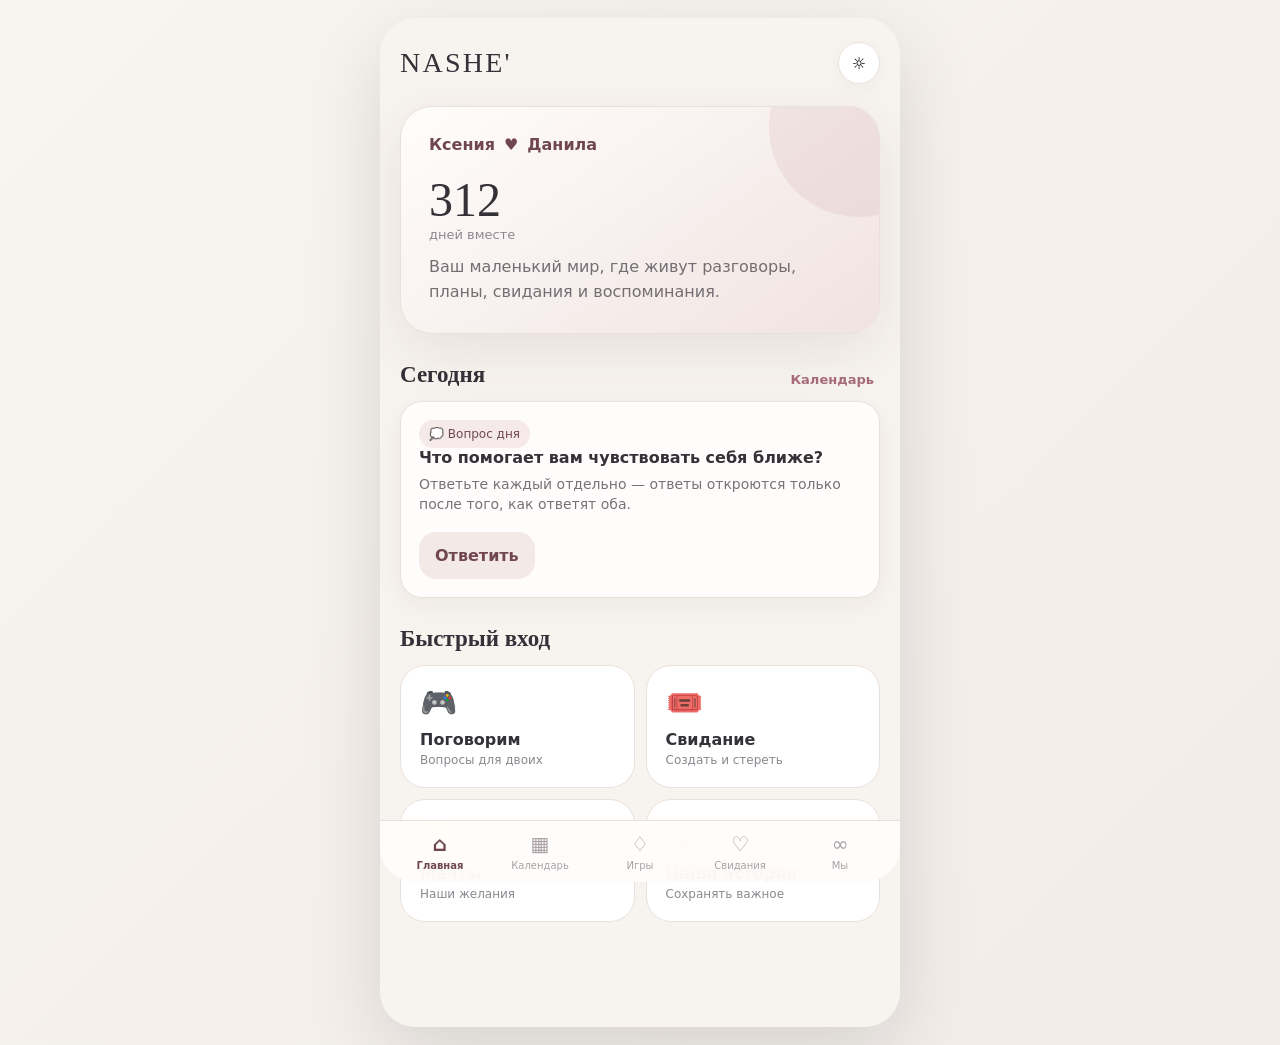
==== commit 39ce1a83: "Add files via upload" ====
--- a/index.html
+++ b/index.html
@@ -27,8 +27,9 @@
 <body><div id="app" class="app"></div><script>
 const DATA={"sections":{"1":{"emoji":"💕","name":"Отношения","desc":"Узнавать друг друга, понимать потребности и то, как вы любите."},"2":{"emoji":"👨‍👩‍👧","name":"Семья","desc":"Детство, семейные традиции, роли и образ вашей семьи."},"3":{"emoji":"👶","name":"Дети и родительство","desc":"Разговоры о родительстве и будущем — только в своём темпе."},"4":{"emoji":"💰","name":"Финансы","desc":"Деньги, цели, безопасность и договорённости без оценок."},"5":{"emoji":"✈️","name":"Путешествия","desc":"Как вы любите отдыхать и куда хотите вместе."},"6":{"emoji":"👫","name":"Друзья","desc":"Дружба, границы и баланс между «мы» и «я»."},"7":{"emoji":"⚖️","name":"Моральные ценности","desc":"Принципы, ценности и сложные решения."},"8":{"emoji":"🎨","name":"Хобби и интересы","desc":"Свободное время, новые занятия и общие увлечения."},"9":{"emoji":"🏫","name":"Школа и прошлое","desc":"Воспоминания и то, что сформировало каждого."},"10":{"emoji":"🐾","name":"Животные","desc":"Питомцы, животные и жизнь вместе."},"11":{"emoji":"❤️‍🩹","name":"Временные трудности","desc":"Бережные разговоры о сложных периодах без поиска виноватого."},"12":{"emoji":"🔥","name":"18+ / Взрослые разговоры","desc":"Близость, границы, романтика и желания. Только 18+."},"13":{"emoji":"🧠","name":"Темы для размышлений","desc":"Не тесты — вопросы для длинного разговора вдвоём."}},"tests":[{"section":1,"title":"Как мы любим","questions":[{"n":1,"label":"УП + ИЗО","question":"Какой маленький жест ощущается для меня как «меня любят»?","options":["Сообщение в течение дня без повода.","Чашка чая, принесённая без просьбы.","Долгое объятие при встрече.","Вспомнили мелочь, которую я упоминал(а) давно."],"scale":"","mechanics":[],"skip":false},{"n":2,"label":"ФР","question":"Закончи фразу: «Я чувствую себя любимым(ой), когда ты...»","options":[],"scale":"","mechanics":[],"skip":false},{"n":3,"label":"УП, сравнение","question":"Что для меня скажет о любви больше?","options":[],"scale":"","mechanics":[],"skip":false},{"n":4,"label":"ШК","question":"Как часто мне хочется слышать «я тебя люблю» вслух?","options":[],"scale":"** 1 — почти не нужно, 10 — хотелось бы каждый день.","mechanics":[],"skip":false},{"n":5,"label":"УП + мультивыбор (до 3)","question":"Как, по-твоему, мой партнёр чаще всего показывает, что любит? Партнёр отвечает про себя.","options":[],"scale":"","mechanics":[],"skip":false},{"n":6,"label":"УП, сценарий","question":"У меня радостная новость. Как мне хочется, чтобы мы это отметили?","options":[],"scale":"","mechanics":[],"skip":false},{"n":7,"label":"РАНЖ (5 пунктов)","question":"Расставь проявления любви по важности для тебя.","options":[],"scale":"","mechanics":[],"skip":false},{"n":8,"label":"УП, сценарий","question":"Ты забыл(а) о небольшой дате, которая для меня важна. Что мне поможет больше всего?","options":[],"scale":"","mechanics":[],"skip":true},{"n":9,"label":"УП + ИЗО","question":"Какой романтичный жест в обычный вторник порадует меня сильнее всего?","options":["Ужин при свечах дома.","Цветы без повода.","Плейлист или письмо.","Прогулка на закате."],"scale":"","mechanics":[],"skip":false},{"n":10,"label":"свободный ответ","question":"Опиши самый тёплый момент за последний месяц, когда ты почувствовал(а) мою любовь. (Допустим ответ «Пока не вспомню».)","options":[],"scale":"","mechanics":[],"skip":false},{"n":11,"label":"ШК","question":"Насколько мне важно, чтобы любовь была заметна другим: держаться за руки, слова при людях, общие фото?","options":[],"scale":"** 1 — предпочитаю наедине, 10 — хочу, чтобы это видели.","mechanics":[],"skip":false},{"n":12,"label":"УП, один вариант","question":"Что мне принимать сложнее всего?","options":[],"scale":"","mechanics":[],"skip":false},{"n":13,"label":"ФР","question":"Закончи фразу: «Мне трудно попросить о любви, когда...»","options":[],"scale":"","mechanics":[],"skip":true},{"n":14,"label":"УП, сценарий","question":"Мы поссорились и остыли. Как мне легче всего вернуться к теплу?","options":[],"scale":"","mechanics":[],"skip":true},{"n":15,"label":"«Выбери, что хочется попробовать» (2–3)","question":"Выберите, что хочется попробовать вместе.","options":[],"scale":"","mechanics":[],"skip":false},{"n":16,"label":"обсуждение","question":"Вспомните вместе последний раз, когда вам обоим было хорошо рядом. Что тогда происходило и кто что делал?","options":[],"scale":"","mechanics":[],"skip":false},{"n":17,"label":"ЗАД","question":"«Неделя маленьких „я тебя вижу“»: каждый выбирает один жест из ответов партнёра и делает его на этой неделе.","options":[],"scale":"","mechanics":[],"skip":false},{"n":18,"label":"рефлексия","question":"Что нового ты понял(а) о том, как партнёр чувствует любовь? (свободный ответ)","options":[],"scale":"","mechanics":[],"skip":false}]},{"section":1,"title":"Как мы проводим время","questions":[{"n":1,"label":"УП + ИЗО","question":"Как выглядит мой идеальный будний вечер?","options":["Дома вдвоём.","Каждый занят своим, но рядом.","Выйти куда-нибудь.","С друзьями."],"scale":"","mechanics":[],"skip":false},{"n":2,"label":"УП, сравнение","question":"Выходные мне ближе...","options":[],"scale":"","mechanics":[],"skip":false},{"n":3,"label":"ШК","question":"Насколько мне хватает времени вместе сейчас?","options":[],"scale":"** 1 — очень не хватает, 10 — вполне хватает.","mechanics":[],"skip":false},{"n":4,"label":"УП, один вариант","question":"Идеальное воскресенье для меня...","options":[],"scale":"","mechanics":[],"skip":false},{"n":5,"label":"мультивыбор (до 3)","question":"Что мы делаем вместе чаще всего?","options":[],"scale":"","mechanics":[],"skip":false},{"n":6,"label":"УП, сценарий","question":"Планы на вечер отменились. Что я предложу?","options":[],"scale":"","mechanics":[],"skip":false},{"n":7,"label":"РАНЖ (топ-3 из 7)","question":"Чем мне хотелось бы заниматься вместе больше?","options":[],"scale":"","mechanics":[],"skip":false},{"n":8,"label":"ШК","question":"Насколько мне важны наши регулярные ритуалы: воскресный завтрак, вечерний чай, еженедельная прогулка?","options":[],"scale":"","mechanics":[],"skip":false},{"n":9,"label":"УП, сравнение","question":"Мне ближе...","options":[],"scale":"","mechanics":[],"skip":false},{"n":10,"label":"ФР","question":"Закончи фразу: «Лучший вечер за последний месяц был, когда мы...»","options":[],"scale":"","mechanics":[],"skip":false},{"n":11,"label":"ЗАД","question":"«Наши слоты»: выберите два регулярных момента в неделе, которые будут «вашими».","options":[],"scale":"","mechanics":[],"skip":false},{"n":12,"label":"рефлексия","question":"Что бы ты изменил(а) в нашем распорядке, чтобы было больше «нас»? (свободный ответ)","options":[],"scale":"","mechanics":[],"skip":false}]},{"section":1,"title":"Наши маленькие радости","questions":[{"n":1,"label":"УП + ИЗО","question":"Какая утренняя мелочь радует меня больше всего?","options":["Первая чашка кофе или чая.","Луч солнца на кровати.","Тишина до того, как все проснулись.","Свежий воздух и открытое окно."],"scale":"","mechanics":[],"skip":false},{"n":2,"label":"мультивыбор (до 3)","question":"Какие мелочи радуют меня сильнее всего?","options":[],"scale":"","mechanics":[],"skip":false},{"n":3,"label":"УП, сравнение","question":"Что радует меня больше?","options":[],"scale":"","mechanics":[],"skip":false},{"n":4,"label":"ШК","question":"Насколько мне нравятся небольшие ритуалы: вечерний чай, воскресный завтрак, «наша» скамейка?","options":[],"scale":"","mechanics":[],"skip":false},{"n":5,"label":"ФР","question":"Закончи фразу: «Маленькая радость последней недели: ...»","options":[],"scale":"","mechanics":[],"skip":false},{"n":6,"label":"УП + ИЗО","question":"Где мой «островок радости»?","options":["Балкон с растениями.","Книжный магазин.","Рынок с фруктами.","Пекарня."],"scale":"","mechanics":[],"skip":false},{"n":7,"label":"«Выбери, что хочется попробовать» (2–3)","question":"Что из этого стоит превратить в наш маленький ритуал?","options":[],"scale":"","mechanics":[],"skip":false},{"n":8,"label":"УП, сценарий","question":"У меня был непростой день. Какая мелочь точно вернёт мне улыбку?","options":[],"scale":"","mechanics":[],"skip":false},{"n":9,"label":"ЗАД","question":"«Коробочка радости»: каждый записывает три маленькие вещи, которые порадуют партнёра.","options":[],"scale":"","mechanics":[],"skip":false},{"n":10,"label":"рефлексия","question":"Какую радость партнёра ты не замечал(а) раньше? (свободный ответ)","options":[],"scale":"","mechanics":[],"skip":false}]},{"section":1,"title":"Наши потребности","questions":[{"n":1,"label":"УП, один вариант","question":"Чаще мне не хватает...","options":[],"scale":"","mechanics":[],"skip":false},{"n":2,"label":"один вариант","question":"Сколько свободного времени «только для себя» мне нужно в неделю?","options":[],"scale":"","mechanics":[],"skip":false},{"n":3,"label":"УП, один вариант","question":"Как я лучше всего восстанавливаюсь?","options":[],"scale":"","mechanics":[],"skip":false},{"n":4,"label":"РАНЖ (топ-3 из 6)","question":"Что важнее всего для тебя в отношениях?","options":[],"scale":"","mechanics":[],"skip":false},{"n":5,"label":"УП, сценарий","question":"Мне нужно принять важное решение. Что мне нужно от тебя?","options":[],"scale":"","mechanics":[],"skip":false},{"n":6,"label":"ШК","question":"Насколько мне важно, чтобы мои достижения замечали?","options":[],"scale":"","mechanics":[],"skip":false},{"n":7,"label":"мультивыбор (до 3)","question":"Что мне нужно, чтобы чувствовать безопасность в отношениях?","options":[],"scale":"","mechanics":[],"skip":false},{"n":8,"label":"ФР","question":"Закончи фразу: «В обычный день мне очень помогает, когда ты...»","options":[],"scale":"","mechanics":[],"skip":false},{"n":9,"label":"УП, сравнение","question":"В отношениях мне важнее...","options":[],"scale":"","mechanics":[],"skip":false},{"n":10,"label":"УП, сценарий","question":"Я вернулся(лась) домой уставшим(ей), но ничего не говорю. Что мне лучше всего подойдёт?","options":[],"scale":"","mechanics":[],"skip":false},{"n":11,"label":"ШК","question":"Насколько мне легко говорить прямо, чего мне не хватает?","options":[],"scale":"** 1 — очень трудно, 10 — легко.","mechanics":[],"skip":true},{"n":12,"label":"ФР","question":"Закончи фразу: «Иногда мне не хватает..., но я не всегда об этом говорю».","options":[],"scale":"","mechanics":[],"skip":true},{"n":13,"label":"УП + ИЗО","question":"Какой вечер лучше всего подходит мне сейчас?","options":["Тихий вечер дома.","Ужин с друзьями.","Прогулка.","Каждый занят своим, но рядом."],"scale":"","mechanics":[],"skip":false},{"n":14,"label":"УП, сравнение","question":"Мне проще получать то, что нужно, когда...","options":[],"scale":"","mechanics":[],"skip":false},{"n":15,"label":"один вариант","question":"Когда мне что-то нужно от тебя, я чаще всего...","options":[],"scale":"","mechanics":[],"skip":true},{"n":16,"label":"ШК","question":"Насколько сейчас, по моим ощущениям, мои потребности достаточно учитываются в отношениях?","options":[],"scale":"","mechanics":[],"skip":true},{"n":17,"label":"мультивыбор (до 2)","question":"Чего мне хочется больше в ближайшие недели?","options":[],"scale":"","mechanics":[],"skip":true},{"n":18,"label":"обсуждение","question":"Как вы понимаете, что у каждого из вас «пустой бак»? Какие сигналы вы подаёте, пусть даже неосознанно?","options":[],"scale":"","mechanics":[],"skip":false},{"n":19,"label":"ЗАД","question":"«Наши сигналы»: придумайте три короткие фразы или знака, которыми вы сообщаете друг другу «мне сейчас нужно...» (пространство, поддержка, внимание).","options":[],"scale":"","mechanics":[],"skip":false},{"n":20,"label":"рефлексия","question":"Что нового ты понял(а) о том, что нужно партнёру? (свободный ответ)","options":[],"scale":"","mechanics":[],"skip":false}]},{"section":1,"title":"Угадай, что мне нравится","questions":[{"n":1,"label":"ИЗО","question":"Что я захочу съесть после долгого тяжёлого дня?","options":["Паста или пицца.","Что-то домашнее: суп, картошка, запеканка.","Суши или азиатская кухня.","Сладкое вместо ужина."],"scale":"","mechanics":[],"skip":false},{"n":2,"label":"один вариант","question":"Как я хочу отмечать свой день рождения?","options":[],"scale":"","mechanics":[],"skip":false},{"n":3,"label":"ШК","question":"Насколько мне нравятся сюрпризы?","options":[],"scale":"** 1 — терпеть не могу, 10 — обожаю. Разница до 1 пункта = «угадал(а)».","mechanics":[],"skip":false},{"n":4,"label":"один вариант","question":"Какой подарок обрадует меня сильнее всего?","options":[],"scale":"","mechanics":[],"skip":false},{"n":5,"label":"сценарий","question":"У меня внезапно освободился вечер. Что я выберу?","options":[],"scale":"","mechanics":[],"skip":false},{"n":6,"label":"мультивыбор (3 из 8)","question":"Какие три занятия мне точно нравятся?","options":[],"scale":"","mechanics":[],"skip":false},{"n":7,"label":"сравнение","question":"Если нужно что-то обсудить, мне проще...","options":[],"scale":"","mechanics":[],"skip":false},{"n":8,"label":"ФР (до 150 символов)","question":"Закончи фразу: «Когда мне нужно поднять настроение, я первым делом...»","options":[],"scale":"","mechanics":[],"skip":false},{"n":9,"label":"РАНЖ (топ-2 из 5)","question":"Что делает дом для меня по-настоящему уютным?","options":[],"scale":"","mechanics":[],"skip":false},{"n":10,"label":"сценарий","question":"У меня сорвался важный план. Что мне будет нужнее всего?","options":[],"scale":"","mechanics":[],"skip":true},{"n":11,"label":"ИЗО","question":"Какое место в нашем доме моё любимое?","options":["Диван с пледом.","Кухня.","Подоконник.","Рабочий уголок."],"scale":"","mechanics":[],"skip":false},{"n":12,"label":"ФР","question":"О чём я мечтаю в ближайший год?","options":[],"scale":"","mechanics":[],"skip":true},{"n":13,"label":"ФР","question":"«Мне было бы приятно, если бы ты чаще спрашивал(а) меня о...» — и угадай, что напишет партнёр.","options":[],"scale":"","mechanics":[],"skip":true},{"n":14,"label":"рефлексия","question":"Какой ответ партнёра удивил тебя больше всего? Почему, как ты думаешь, ты думал(а) иначе? (свободный ответ)","options":[],"scale":"","mechanics":[],"skip":false}]},{"section":1,"title":"Узнай меня","questions":[{"n":1,"label":"УП + ИЗО","question":"Как выглядит твоё идеальное утро выходного дня?","options":["А. Медленное: кофе, тишина, никуда не спешить.","Б. Активное: прогулка, пробежка или зал.","В. Завтрак вне дома, в любимом месте.","Г. Поспать подольше и начать день ближе к обеду."],"scale":"","mechanics":[],"skip":false},{"n":2,"label":"УП, сравнение двух вариантов","question":"Что тебе ближе?","options":[],"scale":"","mechanics":[],"skip":false},{"n":3,"label":"ШК","question":"Насколько тебе нужно время наедине с собой после насыщенного дня?","options":[],"scale":"** 1 — совсем не нужно, 10 — жизненно необходимо.","mechanics":[],"skip":false},{"n":4,"label":"мультивыбор (ровно 3 из 8)","question":"Три вещи, которые быстрее всего поднимают тебе настроение.","options":[],"scale":"","mechanics":[],"skip":false},{"n":5,"label":"ФР (до 200 символов)","question":"Закончи фразу: «Моя маленькая странность, которую я показываю не всем, это...»","options":[],"scale":"","mechanics":[],"skip":true},{"n":6,"label":"УП, сценарий","question":"Тебе пишут: «Через час у нас вечеринка, приходи!» Твоя первая реакция?","options":[],"scale":"","mechanics":[],"skip":false},{"n":7,"label":"РАНЖ (6 пунктов)","question":"Расставь по важности для хорошего дня, от самого важного.","options":[],"scale":"","mechanics":[],"skip":false},{"n":8,"label":"УП + мультивыбор (до 3 из 8)","question":"Что я обычно делаю, когда волнуюсь?","options":[],"scale":"","mechanics":[],"skip":false},{"n":9,"label":"УП + ИЗО","question":"Где тебе спокойнее всего?","options":["А. Тёплая кухня вечером.","Б. Озеро на рассвете.","В. Оживлённое кафе.","Г. Лес."],"scale":"","mechanics":[],"skip":false},{"n":10,"label":"УП, сценарий","question":"Ты ждёшь важного ответа: письма, результата, решения. Как проходит ожидание?","options":[],"scale":"","mechanics":[],"skip":false},{"n":11,"label":"свободный ответ из двух частей","question":"Какое качество в себе тебе нравится больше всего? А какое ты хотел(а) бы принимать в себе мягче?","options":[],"scale":"","mechanics":[],"skip":true},{"n":12,"label":"ШК","question":"Насколько тебе легко просить о помощи?","options":[],"scale":"** 1 — очень трудно, 10 — совсем просто.","mechanics":[],"skip":true},{"n":13,"label":"«Выбери, что хочется попробовать» (2–3 карточки)","question":"Выбери, что тебе хотелось бы попробовать вместе в ближайший месяц.","options":["Ужин из кухни, которую вы ещё не пробовали.","Мастер-класс (керамика, готовка, рисование).","День без телефонов.","Кино под открытым небом.","Поход на закат."],"scale":"","mechanics":[],"skip":false},{"n":14,"label":"ФР","question":"Закончи фразу: «Люди могут не заметить, что я...» (одна вещь обо мне, которая не очевидна со стороны).","options":[],"scale":"","mechanics":[],"skip":true},{"n":15,"label":"ЗАД","question":"Каждый по очереди рассказывает за одну минуту, как выглядит его идеальный вторник. Второй слушает и не перебивает.","options":[],"scale":"","mechanics":[],"skip":false},{"n":16,"label":"рефлексия","question":"Что нового ты узнал(а) о партнёре за этот тест? Что удивило больше всего? (свободный ответ)","options":[],"scale":"","mechanics":[],"skip":false}]},{"section":1,"title":"Что даёт мне ощущение близости","questions":[{"n":1,"label":"УП + ИЗО","question":"Какая обстановка лучше всего передаёт ощущение «мы рядом»?","options":["Под одним пледом.","Готовим вместе.","Дорога с музыкой.","Вечерняя прогулка по городу."],"scale":"","mechanics":[],"skip":false},{"n":2,"label":"УП, сравнение","question":"Мне ближе...","options":[],"scale":"","mechanics":[],"skip":false},{"n":3,"label":"ШК","question":"Насколько мне важно физически быть рядом, чтобы чувствовать близость?","options":[],"scale":"** 1 — мне хватает переписки и мыслей о тебе, 10 — важно быть в одной комнате.","mechanics":[],"skip":false},{"n":4,"label":"мультивыбор (до 3)","question":"В каких ситуациях я особенно чувствую, что мы «одна команда»?","options":[],"scale":"","mechanics":[],"skip":false},{"n":5,"label":"ФР","question":"Закончи фразу: «Мне становится ближе к тебе, когда мы вместе...»","options":[],"scale":"","mechanics":[],"skip":false},{"n":6,"label":"УП, сценарий","question":"Мы неделю были порознь. Как мне хочется встретиться?","options":[],"scale":"","mechanics":[],"skip":false},{"n":7,"label":"РАНЖ (топ-3 из 6)","question":"Что сильнее всего создаёт ощущение близости? Выбери и расставь три главных.","options":[],"scale":"","mechanics":[],"skip":false},{"n":8,"label":"ШК","question":"Насколько мне важно, чтобы ты замечал(а) моё настроение без слов?","options":[],"scale":"** 1 — лучше скажу словами, 10 — очень важно, чтобы замечали.","mechanics":[],"skip":false},{"n":9,"label":"УП + ИЗО","question":"В какое время дня мне особенно хочется быть рядом с тобой?","options":["Утро.","Дневная пауза.","Вечер.","Поздняя ночь."],"scale":"","mechanics":[],"skip":false},{"n":10,"label":"УП, сценарий","question":"Неделя загруженная, времени мало. Что помогает мне не терять связь с тобой?","options":[],"scale":"","mechanics":[],"skip":false},{"n":11,"label":"УП, один вариант","question":"Что помогает мне открываться?","options":[],"scale":"","mechanics":[],"skip":false},{"n":12,"label":"ШК","question":"Насколько мне легко говорить о своих чувствах вслух?","options":[],"scale":"** 1 — очень непросто, 10 — легко.","mechanics":[],"skip":true},{"n":13,"label":"ФР","question":"Закончи фразу: «Мне сложнее чувствовать близость, когда...»","options":[],"scale":"","mechanics":[],"skip":true},{"n":14,"label":"УП, сравнение","question":"Что нас сближает больше?","options":[],"scale":"","mechanics":[],"skip":false},{"n":15,"label":"УП + мультивыбор (до 2)","question":"Я рассказываю тебе что-то личное. Что делает такой разговор безопасным для меня?","options":[],"scale":"","mechanics":[],"skip":false},{"n":16,"label":"ФР","question":"Закончи фразу: «Есть то, что мне трудно сказать словами, но я хотел(а) бы, чтобы ты это чувствовал(а)...»","options":[],"scale":"","mechanics":[],"skip":true},{"n":17,"label":"один вариант","question":"Как я чувствую близость между нами в последнее время?","options":[],"scale":"","mechanics":[],"skip":true},{"n":18,"label":"ИЗО (символические кадры)","question":"Какой образ ближе всего к ощущению рядом с тобой?","options":["Костёр.","Тихая гавань.","Окно с тёплым светом.","Дорога вдвоём."],"scale":"","mechanics":[],"skip":false},{"n":19,"label":"«Выбери, что хочется попробовать» (2–3)","question":"Выберите, что хочется попробовать, чтобы стать ещё ближе.","options":[],"scale":"","mechanics":[],"skip":false},{"n":20,"label":"обсуждение","question":"Вспомните момент, когда вы почувствовали, что вы — команда. Что тогда происходило?","options":[],"scale":"","mechanics":[],"skip":false},{"n":21,"label":"ЗАД","question":"«Десять минут»: сядьте рядом. По очереди расскажите, что сегодня было самым хорошим и что самым тяжёлым. Второй только слушает.","options":[],"scale":"","mechanics":[],"skip":false},{"n":22,"label":"рефлексия","question":"Что нового ты понял(а) о том, как партнёр чувствует близость? (свободный ответ)","options":[],"scale":"","mechanics":[],"skip":false}]},{"section":1,"title":"Что я ценю в тебе","questions":[{"n":1,"label":"мультивыбор (ровно 3 из 10)","question":"Какие три качества ты больше всего ценишь в партнёре?","options":[],"scale":"","mechanics":[],"skip":false},{"n":2,"label":"УП + мультивыбор (ровно 3 из тех же 10)","question":"Как думаешь, какие качества партнёр ценит в тебе больше всего?","options":[],"scale":"","mechanics":[],"skip":false},{"n":3,"label":"ФР","question":"Закончи фразу: «Есть мелочь в тебе, которая меня трогает, это...»","options":[],"scale":"","mechanics":[],"skip":false},{"n":4,"label":"сценарий, один вариант","question":"Когда я особенно горжусь тобой?","options":[],"scale":"","mechanics":[],"skip":false},{"n":5,"label":"ИЗО (про партнёра)","question":"Какой образ у меня ассоциируется с тобой?","options":["Лампа в окне.","Крепкое дерево.","Тёплый плед.","Парус на горизонте."],"scale":"","mechanics":[],"skip":false},{"n":6,"label":"ШК","question":"Как часто я говорю тебе, что ценю тебя?","options":[],"scale":"** 1 — почти никогда, 10 — очень часто. Оценка про себя.","mechanics":[],"skip":false},{"n":7,"label":"ФР","question":"Закончи фразу: «Ты умеешь так, как никто другой...»","options":[],"scale":"","mechanics":[],"skip":false},{"n":8,"label":"УП, сравнение","question":"Что чаще вызывает у меня уважение?","options":[],"scale":"","mechanics":[],"skip":false},{"n":9,"label":"свободный ответ","question":"Вспомни момент, когда ты подумал(а): «Как же мне повезло с тобой». Что тогда происходило?","options":[],"scale":"","mechanics":[],"skip":false},{"n":10,"label":"УП, один вариант","question":"Как мне приятнее всего слышать благодарность?","options":[],"scale":"","mechanics":[],"skip":false},{"n":11,"label":"ФР","question":"Закончи фразу: «Я хотел(а) бы сказать тебе спасибо за... но, кажется, ещё не говорил(а)».","options":[],"scale":"","mechanics":[],"skip":true},{"n":12,"label":"ЗАД","question":"«Письмо на три строки»: напишите друг другу короткое письмо о том, что цените. Можно отправить сейчас или назначить дату.","options":[],"scale":"","mechanics":[],"skip":false},{"n":13,"label":"обсуждение","question":"Что вы цените в вас как в паре, что делает вас именно вами?","options":[],"scale":"","mechanics":[],"skip":false},{"n":14,"label":"рефлексия","question":"Что из сказанного партнёром тронуло тебя больше всего? (свободный ответ)","options":[],"scale":"","mechanics":[],"skip":false}]},{"section":2,"title":"Какие у меня были родители","questions":[{"n":1,"label":"выбор режима","question":"С чего вам комфортно начать разговор о тех, кто вас воспитывал?","options":[],"scale":"","mechanics":[],"skip":false},{"n":2,"label":"ФР","question":"Закончи фразу: «Когда я думаю о взрослых, которые меня воспитывали, первое слово, которое приходит в голову, — ...»","options":[],"scale":"","mechanics":[],"skip":true},{"n":3,"label":"мультивыбор (до 3)","question":"Чему меня учили на их примере?","options":[],"scale":"","mechanics":[],"skip":false},{"n":4,"label":"УП, один вариант","question":"Что у них получалось лучше всего?","options":[],"scale":"","mechanics":[],"skip":false},{"n":5,"label":"ШК","question":"Насколько мне легко рассказывать о том, как я рос(ла)?","options":[],"scale":"** 1 — трудно, 10 — легко.","mechanics":[],"skip":false},{"n":6,"label":"мультивыбор (до 2)","question":"Как в моём детстве чаще всего проявлялась любовь?","options":[],"scale":"","mechanics":[],"skip":true},{"n":7,"label":"мультивыбор (до 3)","question":"Какие правила были в доме, где я рос(ла)?","options":[],"scale":"","mechanics":[],"skip":false},{"n":8,"label":"УП, один вариант","question":"Правила в доме, где я рос(ла), были...","options":[],"scale":"","mechanics":[],"skip":false},{"n":9,"label":"ФР","question":"Закончи фразу: «Фраза, которую я часто слышал(а) в детстве, — ...»","options":[],"scale":"","mechanics":[],"skip":true},{"n":10,"label":"ШК","question":"Насколько мне в детстве было понятно, чего от меня ждут?","options":[],"scale":"** 1 — часто не понимал(а), 10 — всегда понимал(а).","mechanics":[],"skip":true},{"n":11,"label":"сценарий (без УП)","question":"Когда я что-то делал(а) не так или ошибался(лась), взрослые чаще всего...","options":[],"scale":"","mechanics":[],"skip":true},{"n":12,"label":"сценарий (без УП)","question":"Когда в доме возникал конфликт, он обычно...","options":[],"scale":"","mechanics":[],"skip":true},{"n":13,"label":"мультивыбор (до 3)","question":"С кем из людей рядом мне в детстве было спокойно?","options":[],"scale":"","mechanics":[],"skip":true},{"n":14,"label":"ШК","question":"Насколько в детстве можно было говорить о своих чувствах дома?","options":[],"scale":"** 1 — почти нельзя, 10 — всегда можно.","mechanics":[],"skip":true},{"n":15,"label":"ФР","question":"Закончи фразу: «Самое тёплое, что я получил(а) от взрослых, которые меня воспитывали, — ...»","options":[],"scale":"","mechanics":[],"skip":true},{"n":16,"label":"ФР","question":"Закончи фразу: «Что-то я понял(а) о них только став взрослым(ой), — ...»","options":[],"scale":"","mechanics":[],"skip":true},{"n":17,"label":"один вариант","question":"Как сейчас выглядит моё общение с ними?","options":[],"scale":"","mechanics":[],"skip":true},{"n":18,"label":"мультивыбор (до 2)","question":"Что мне нужно от партнёра, когда я говорю о семье, в которой вырос(ла)?","options":[],"scale":"","mechanics":[],"skip":false},{"n":19,"label":"обсуждение","question":"Что из рассказа партнёра помогает вам лучше его (её) понять? (можно не отвечать)","options":[],"scale":"","mechanics":[],"skip":false},{"n":20,"label":"рефлексия","question":"Что ты хочешь, чтобы партнёр запомнил из этого разговора? (свободный ответ)","options":[],"scale":"","mechanics":[],"skip":true}]},{"section":2,"title":"Какой я представляю свою семью","questions":[{"n":1,"label":"УП + ИЗО","question":"Какой дом ближе к образу моей семьи?","options":["Квартира в городе с большими окнами.","Дом с садом.","Дом у воды.","Коттедж в горах.","Дом в маленьком городке."],"scale":"","mechanics":[],"skip":false},{"n":2,"label":"УП, сравнение","question":"Мне ближе...","options":[],"scale":"","mechanics":[],"skip":false},{"n":3,"label":"ФР","question":"Закончи фразу: «Слово, которое лучше всего описывает мою мечту о семье, — ...»","options":[],"scale":"","mechanics":[],"skip":false},{"n":4,"label":"ШК","question":"Насколько мне важен свой дом?","options":[],"scale":"** 1 — главное быть вместе, где угодно; 10 — важно иметь свой дом.","mechanics":[],"skip":false},{"n":5,"label":"мультивыбор (до 3)","question":"Что должно быть в нашем доме?","options":[],"scale":"","mechanics":[],"skip":false},{"n":6,"label":"УП, сценарий","question":"Обычный вторник через десять лет. Что я представляю в семье?","options":[],"scale":"","mechanics":[],"skip":false},{"n":7,"label":"РАНЖ (топ-3 из 8)","question":"Что важнее всего для счастливой семьи?","options":[],"scale":"","mechanics":[],"skip":false},{"n":8,"label":"мультивыбор (до 4)","question":"Кто входит в мой образ семьи?","options":[],"scale":"","mechanics":[],"skip":true},{"n":9,"label":"ШК","question":"Насколько мне важно жить рядом с родными?","options":[],"scale":"** 1 — не важно, 10 — очень хочется быть рядом.","mechanics":[],"skip":false},{"n":10,"label":"УП, один вариант","question":"Семья для меня — это скорее...","options":[],"scale":"","mechanics":[],"skip":false},{"n":11,"label":"ФР","question":"Закончи фразу: «Один маленький ритуал, который я хочу в нашей семье, — ...»","options":[],"scale":"","mechanics":[],"skip":false},{"n":12,"label":"сценарий (без УП)","question":"Как в идеале принимаются решения в нашей семье?","options":[],"scale":"","mechanics":[],"skip":false},{"n":13,"label":"УП + ИЗО","question":"Какой образ ближе всего к ощущению семьи?","options":["Тёплая кухня.","Веранда с двумя креслами.","Общий стол в саду.","Камин и кресла."],"scale":"","mechanics":[],"skip":false},{"n":14,"label":"ШК","question":"Насколько спокойно я отношусь к тому, что семья со временем меняется?","options":[],"scale":"** 1 — это тревожит, 10 — спокойно и даже интересно.","mechanics":[],"skip":false},{"n":15,"label":"ФР","question":"Закончи фразу: «Чего я точно хочу в нашей семье, так это...»","options":[],"scale":"","mechanics":[],"skip":false},{"n":16,"label":"ФР","question":"Закончи фразу: «О чём я иногда волнуюсь, думая о нашей семье, — ...»","options":[],"scale":"","mechanics":[],"skip":true},{"n":17,"label":"один вариант","question":"В трудные периоды мне важно, чтобы семья была...","options":[],"scale":"","mechanics":[],"skip":false},{"n":18,"label":"мультивыбор (до 3)","question":"Что мы можем начать делать уже сейчас?","options":[],"scale":"","mechanics":[],"skip":false},{"n":19,"label":"ЗАД","question":"«Карта нашей семьи»: приложение собирает из ваших ответов карточки (дом, ритм, ценности, ритуал). Выберите по одной карточке от каждого и сформулируйте общий образ.","options":[],"scale":"","mechanics":[],"skip":false},{"n":20,"label":"рефлексия","question":"Что нового ты узнал(а) о том, какую семью хочет партнёр? (свободный ответ)","options":[],"scale":"","mechanics":[],"skip":false}]},{"section":2,"title":"Моё детство","questions":[{"n":1,"label":"УП + ИЗО","question":"Где в основном проходило моё детство?","options":["Двор многоэтажного дома.","Дом с садом.","Небольшой городок.","Большой город.","Деревня у реки.","Я жил(а) в разных местах (без картинки)."],"scale":"","mechanics":[],"skip":false},{"n":2,"label":"мультивыбор (до 3)","question":"Какие запахи возвращают меня в детство?","options":[],"scale":"","mechanics":[],"skip":false},{"n":3,"label":"ФР","question":"Закончи фразу: «Первое, что приходит в голову при слове „детство“, — ...»","options":[],"scale":"","mechanics":[],"skip":false},{"n":4,"label":"ШК","question":"Насколько ярко я помню своё детство?","options":[],"scale":"** 1 — почти не помню, 10 — помню очень живо.","mechanics":[],"skip":false},{"n":5,"label":"УП, сравнение","question":"Лето в детстве у меня чаще было...","options":[],"scale":"","mechanics":[],"skip":false},{"n":6,"label":"мультивыбор (до 3)","question":"Что было частью обычного дня в моём детстве?","options":[],"scale":"","mechanics":[],"skip":false},{"n":7,"label":"УП + ИЗО","question":"Какое место в доме, где я рос(ла), было моим любимым?","options":["Подоконник у окна.","Кухня.","Мой уголок или комната.","Балкон, крыльцо или двор.","Не было такого места (без картинки)."],"scale":"","mechanics":[],"skip":false},{"n":8,"label":"УП, сценарий","question":"Начались каникулы. Что я чаще всего делал(а)?","options":[],"scale":"","mechanics":[],"skip":false},{"n":9,"label":"РАНЖ (топ-3 из 6)","question":"Что делало день хорошим в детстве?","options":[],"scale":"","mechanics":[],"skip":false},{"n":10,"label":"ФР","question":"Закончи фразу: «Звук, который напоминает мне о детстве, — ...»","options":[],"scale":"","mechanics":[],"skip":false},{"n":11,"label":"УП, один вариант","question":"Что для меня в детстве значило слово «дом»?","options":[],"scale":"","mechanics":[],"skip":false},{"n":12,"label":"сценарий (без УП)","question":"Когда мне в детстве было грустно или тревожно, я чаще всего...","options":[],"scale":"","mechanics":[],"skip":true},{"n":13,"label":"мультивыбор (до 2)","question":"Чего мне в детстве хотелось больше?","options":[],"scale":"","mechanics":[],"skip":true},{"n":14,"label":"ФР","question":"Закончи фразу: «Больше всего мне запомнился праздник, когда...»","options":[],"scale":"","mechanics":[],"skip":false},{"n":15,"label":"УП, один вариант","question":"Детство для меня было скорее временем...","options":[],"scale":"","mechanics":[],"skip":false},{"n":16,"label":"ШК","question":"Как часто я вспоминаю своё детство?","options":[],"scale":"** 1 — почти никогда, 10 — часто.","mechanics":[],"skip":false},{"n":17,"label":"ФР","question":"Закончи фразу: «Если бы я мог(ла) вернуться в один день из детства, это был бы день, когда...»","options":[],"scale":"","mechanics":[],"skip":true},{"n":18,"label":"ФР","question":"Закончи фразу: «Маленькому себе мне хотелось бы сказать...»","options":[],"scale":"","mechanics":[],"skip":true},{"n":19,"label":"мультивыбор (до 3)","question":"Что из своего детства я хотел(а) бы разделить с партнёром?","options":[],"scale":"","mechanics":[],"skip":false},{"n":20,"label":"«Выбери, что хочется попробовать» (до 2)","question":"Какой вечер воспоминаний хочется устроить?","options":["Рассматривать фотографии.","Приготовить блюдо из детства.","Пересмотреть любимый фильм или мультфильм.","Поехать в место из детства.","Устроить день «как в детстве»."],"scale":"","mechanics":[],"skip":false},{"n":21,"label":"обсуждение","question":"По очереди расскажите друг другу по одному тёплому воспоминанию из детства. Слушающий задаёт два вопроса.","options":[],"scale":"","mechanics":[],"skip":false},{"n":22,"label":"рефлексия","question":"Что нового ты узнал(а) о детстве партнёра? Что тебе захотелось спросить? (свободный ответ)","options":[],"scale":"","mechanics":[],"skip":false}]},{"section":2,"title":"Семейные роли","questions":[{"n":1,"label":"УП + мультивыбор (до 2)","question":"Какие неформальные роли я чаще всего беру на себя?","options":[],"scale":"","mechanics":[],"skip":false},{"n":2,"label":"ШК","question":"Насколько мне комфортно в этих ролях?","options":[],"scale":"** 1 — устал(а) от них, 10 — мне это нравится.","mechanics":[],"skip":false},{"n":3,"label":"ФР","question":"Закончи фразу: «Если бы наша пара была командой, моя роль была бы...»","options":[],"scale":"","mechanics":[],"skip":false},{"n":4,"label":"УП, сценарий","question":"Нужно организовать ужин на восемь человек. Что я возьму на себя?","options":[],"scale":"","mechanics":[],"skip":false},{"n":5,"label":"РАНЖ (топ-3 из 8)","question":"Какие домашние дела мне даются проще всего?","options":[],"scale":"","mechanics":[],"skip":false},{"n":6,"label":"мультивыбор (до 3, список из №5)","question":"Каких дел мне хотелось бы делать меньше?","options":[],"scale":"","mechanics":[],"skip":false},{"n":7,"label":"УП, сравнение","question":"Домашние дела между нами лучше распределять...","options":[],"scale":"","mechanics":[],"skip":false},{"n":8,"label":"ШК","question":"Насколько справедливо, по моим ощущениям, сейчас распределены дела между нами?","options":[],"scale":"** 1 — не очень, 10 — вполне справедливо.","mechanics":[],"skip":false},{"n":9,"label":"матрица выбора","question":"В семье, где я рос(ла), чаще всего этим занимались...","options":[],"scale":"","mechanics":[],"skip":true},{"n":10,"label":"ФР","question":"Закончи фразу: «Роль, которая у меня была в семье в детстве, — ... Мне она подходила / мешала, потому что...»","options":[],"scale":"","mechanics":[],"skip":true},{"n":11,"label":"сценарий (без УП)","question":"Один из нас заболел или очень устал. Кто берёт на себя дела?","options":[],"scale":"","mechanics":[],"skip":false},{"n":12,"label":"мультивыбор (до 3)","question":"Какую «невидимую» работу мне хотелось бы, чтобы замечали?","options":[],"scale":"","mechanics":[],"skip":false},{"n":13,"label":"ШК","question":"Насколько мне важно, чтобы мою невидимую работу ценили?","options":[],"scale":"** 1 — не так важно, 10 — очень важно.","mechanics":[],"skip":false},{"n":14,"label":"УП, один вариант","question":"Как мне приятнее всего, чтобы партнёр показывал, что замечает мою работу?","options":[],"scale":"","mechanics":[],"skip":false},{"n":15,"label":"ИЗО (без УП, сравнение при раскрытии)","question":"Какой образ лучше всего описывает наши роли?","options":["Весы.","Танец.","Лодка с двумя вёслами.","Оркестр."],"scale":"","mechanics":[],"skip":false},{"n":16,"label":"ЗАД","question":"«Колесо дел»: приложение показывает десять домашних дел. Каждый отмечает «люблю», «могу», «не хочу». Вместе распределите их и поставьте ротацию.","options":[],"scale":"","mechanics":[],"skip":false},{"n":17,"label":"обсуждение","question":"Что нам хочется изменить в распределении дел, чтобы обоим было легче?","options":[],"scale":"","mechanics":[],"skip":false},{"n":18,"label":"рефлексия","question":"Что нового ты узнал(а) о том, как партнёр видит роли в семье? (свободный ответ)","options":[],"scale":"","mechanics":[],"skip":false}]},{"section":2,"title":"Семейные традиции","questions":[{"n":1,"label":"УП + ИЗО","question":"Какой праздник в моей семье был самым «семейным»?","options":["Новый год и зимние праздники.","День рождения.","Национальный или религиозный праздник.","Летние выходные на природе.","Воскресный обед.","У нас не было особых традиций (без картинки)."],"scale":"","mechanics":[],"skip":false},{"n":2,"label":"мультивыбор (до 3)","question":"Какие традиции были в моей семье?","options":[],"scale":"","mechanics":[],"skip":false},{"n":3,"label":"ФР","question":"Закончи фразу: «Блюдо или запах праздника в моей семье — ...»","options":[],"scale":"","mechanics":[],"skip":false},{"n":4,"label":"ШК","question":"Насколько мне важны традиции сегодня?","options":[],"scale":"** 1 — почти не важны, 10 — очень важны.","mechanics":[],"skip":false},{"n":5,"label":"УП, сравнение","question":"Мне ближе праздник...","options":[],"scale":"","mechanics":[],"skip":false},{"n":6,"label":"УП, сценарий","question":"Наступает праздник. Какая у меня роль?","options":[],"scale":"","mechanics":[],"skip":false},{"n":7,"label":"ФР","question":"Закончи фразу: «Самый запоминающийся момент праздника — ...»","options":[],"scale":"","mechanics":[],"skip":false},{"n":8,"label":"мультивыбор (до 3)","question":"Что мне нравится в праздниках больше всего?","options":[],"scale":"","mechanics":[],"skip":false},{"n":9,"label":"УП, сценарий","question":"Наши семьи отмечают праздники по-разному. Куда поедем?","options":[],"scale":"","mechanics":[],"skip":false},{"n":10,"label":"ФР","question":"Закончи фразу: «По какой традиции я скучаю, — ...»","options":[],"scale":"","mechanics":[],"skip":true},{"n":11,"label":"ШК","question":"Насколько мне хочется перенять традиции из семьи партнёра?","options":[],"scale":"** 1 — не очень, 10 — очень хочется.","mechanics":[],"skip":false},{"n":12,"label":"«Выбери, что хочется попробовать» (до 2)","question":"Что хочется попробовать в вашей паре?","options":["Ужин, где блюда из обеих семей.","Украшать дом вместе к праздникам.","Письмо в будущее раз в год.","Первая суббота месяца — «наш день».","Ежегодный семейный фотоальбом."],"scale":"","mechanics":[],"skip":false},{"n":13,"label":"ЗАД","question":"«Блюдо из детства»: каждый записывает блюдо или лакомство из детства, а потом вы готовите их вместе.","options":[],"scale":"","mechanics":[],"skip":false},{"n":14,"label":"обсуждение","question":"Какие традиции вы хотите сохранить из обеих семей, а какие придумать сами?","options":[],"scale":"","mechanics":[],"skip":false},{"n":15,"label":"рефлексия","question":"Что нового ты узнал(а) о том, как отмечали праздники в семье партнёра? (свободный ответ)","options":[],"scale":"","mechanics":[],"skip":false}]},{"section":2,"title":"Что я хочу сделать иначе","questions":[{"n":1,"label":"ШК","question":"Насколько мне хочется делать что-то иначе, чем было в семье, где я рос(ла)?","options":[],"scale":"** 1 — меня всё устраивает, 10 — многое хочется по-другому.","mechanics":[],"skip":true},{"n":2,"label":"мультивыбор (до 3)","question":"В каких областях мне хочется своего?","options":[],"scale":"","mechanics":[],"skip":false},{"n":3,"label":"УП, сравнение","question":"«По-своему» для меня — это больше про...","options":[],"scale":"","mechanics":[],"skip":false},{"n":4,"label":"ФР","question":"Закончи фразу: «Одна мелочь, которую я хочу делать иначе, — ...»","options":[],"scale":"","mechanics":[],"skip":false},{"n":5,"label":"УП, сценарий","question":"Партнёр делает что-то иначе, чем делали в моей семье, например отмечает праздник или распределяет дела. Моя первая реакция?","options":[],"scale":"","mechanics":[],"skip":false},{"n":6,"label":"РАНЖ (топ-3 из 6)","question":"Что мне важнее всего делать по-своему?","options":[],"scale":"","mechanics":[],"skip":true},{"n":7,"label":"мультивыбор (до 3)","question":"Что помогает мне делать иначе?","options":[],"scale":"","mechanics":[],"skip":false},{"n":8,"label":"ФР","question":"Закончи фразу: «В нашей паре я хочу, чтобы было больше...»","options":[],"scale":"","mechanics":[],"skip":false},{"n":9,"label":"мультивыбор (до 2)","question":"Иногда реакции приходят «на автомате». Что помогает мне остановиться и выбрать иначе?","options":[],"scale":"","mechanics":[],"skip":false},{"n":10,"label":"сценарий (без УП)","question":"Мы заметили, что повторяем то, что обоим не нравится. Как поступим?","options":[],"scale":"","mechanics":[],"skip":false},{"n":11,"label":"ШК","question":"Насколько мне спокойно обсуждать с партнёром то, чего я хочу не повторять?","options":[],"scale":"** 1 — очень трудно, 10 — спокойно.","mechanics":[],"skip":true},{"n":12,"label":"ФР","question":"Закончи фразу: «Мне хотелось бы, чтобы в нашем доме было иначе так: ...»","options":[],"scale":"","mechanics":[],"skip":true},{"n":13,"label":"мультивыбор (до 2)","question":"Что мне нужно от партнёра, когда я пробую по-новому?","options":[],"scale":"","mechanics":[],"skip":false},{"n":14,"label":"ЗАД","question":"«Маленький эксперимент»: выберите одну мелочь из №4 и попробуйте делать по-новому в течение недели. Договоритесь о сигнале поддержки. Через неделю обсудите, как прошло.","options":[],"scale":"","mechanics":[],"skip":false},{"n":15,"label":"обсуждение","question":"Что из того, что хочет делать иначе партнёр, ты можешь поддержать?","options":[],"scale":"","mechanics":[],"skip":false},{"n":16,"label":"рефлексия","question":"Что нового ты понял(а) о том, чего хочет партнёр? (свободный ответ)","options":[],"scale":"","mechanics":[],"skip":false}]},{"section":2,"title":"Что я хочу сохранить","questions":[{"n":1,"label":"мультивыбор (до 3)","question":"Что из прошлого мне хочется сохранить?","options":[],"scale":"","mechanics":[],"skip":false},{"n":2,"label":"УП + ИЗО","question":"Какой предмет лучше всего символизирует то, что я хочу сохранить?","options":["Деревянный стол: общие встречи.","Старая книга: истории и знания.","Вязаный плед: забота.","Садовые инструменты: труд и природа."],"scale":"","mechanics":[],"skip":false},{"n":3,"label":"ФР","question":"Закончи фразу: «Фраза или привычка, которую я хочу сохранить, — ...»","options":[],"scale":"","mechanics":[],"skip":false},{"n":4,"label":"ШК","question":"Насколько мне важно сохранять то, что пришло из моей семьи?","options":[],"scale":"** 1 — не обязательно, 10 — очень важно.","mechanics":[],"skip":false},{"n":5,"label":"УП, сравнение","question":"Если я сохраняю традицию, мне ближе...","options":[],"scale":"","mechanics":[],"skip":false},{"n":6,"label":"сценарий (без УП)","question":"Мы выбираем, что из наших семей взять в нашу жизнь. Как будем выбирать?","options":[],"scale":"","mechanics":[],"skip":false},{"n":7,"label":"РАНЖ (топ-3 из 7)","question":"Что важнее всего сохранить в нашей жизни?","options":[],"scale":"","mechanics":[],"skip":false},{"n":8,"label":"мультивыбор (до 3)","question":"Кто ещё повлиял на то, что мне важно?","options":[],"scale":"","mechanics":[],"skip":false},{"n":9,"label":"ФР","question":"Закончи фразу: «Человек из моего прошлого, чьё влияние мне хочется сохранить, — ... потому что...»","options":[],"scale":"","mechanics":[],"skip":true},{"n":10,"label":"мультивыбор (до 2)","question":"Что из семьи партнёра мне хочется взять в нашу жизнь?","options":[],"scale":"","mechanics":[],"skip":false},{"n":11,"label":"выбор нескольких изображений (до 2 из 4)","question":"Какие вещи из дома детства мне хочется сохранить?","options":["Старые фотографии.","Рукописная тетрадь с рецептами.","Старая посуда.","Музыкальная шкатулка."],"scale":"","mechanics":[],"skip":false},{"n":12,"label":"ЗАД","question":"«Наши корни»: каждый выбирает три вещи, рецепта или фразы, которые хочет сохранить, и рассказывает историю одной из них. Приложение собирает «карточки сохранённого» в разделе «Мы».","options":[],"scale":"","mechanics":[],"skip":false},{"n":13,"label":"обсуждение","question":"Что из сохранённого партнёром тебе хочется присоединить к нашей жизни?","options":[],"scale":"","mechanics":[],"skip":false},{"n":14,"label":"рефлексия","question":"Что нового ты узнал(а) о том, что дорого партнёру? (свободный ответ)","options":[],"scale":"","mechanics":[],"skip":false}]},{"section":3,"title":"Как я представляю родительство","questions":[{"n":1,"label":"выбор режима","question":"Как вам сейчас близка тема родительства?","options":[],"scale":"","mechanics":[],"skip":false},{"n":2,"label":"ФР","question":"Если ты когда-нибудь представлял(а) себя родителем, какая картинка приходит в голову первой?","options":[],"scale":"","mechanics":[],"skip":true},{"n":3,"label":"мультивыбор (до 3)","question":"Что в образе родителя мне нравится?","options":[],"scale":"","mechanics":[],"skip":false},{"n":4,"label":"ШК","question":"Насколько ярко я могу представить себя в роли родителя?","options":[],"scale":"** 1 — совсем не представляю, 10 — очень ярко.","mechanics":[],"skip":true},{"n":5,"label":"УП, сценарий","question":"Выходной с маленьким ребёнком: племянником, ребёнком друзей или воображаемым. Как я проведу день?","options":[],"scale":"","mechanics":[],"skip":false},{"n":6,"label":"мультивыбор (до 3)","question":"Чему я хотел(а) бы научить ребёнка или молодого человека рядом?","options":[],"scale":"","mechanics":[],"skip":false},{"n":7,"label":"РАНЖ (топ-3 из 7)","question":"Что кажется самым трудным в роли родителя?","options":[],"scale":"","mechanics":[],"skip":true},{"n":8,"label":"ШК","question":"Насколько меня пугает ответственность быть родителем?","options":[],"scale":"** 1 — не пугает, 10 — сильно пугает.","mechanics":[],"skip":true},{"n":9,"label":"сценарий (без УП)","question":"Подросток говорит мне: «Я не хочу делать, как ты». Что я чувствую или делаю?","options":[],"scale":"","mechanics":[],"skip":false},{"n":10,"label":"УП, один вариант","question":"Мне ближе, чтобы в доме...","options":[],"scale":"","mechanics":[],"skip":false},{"n":11,"label":"ФР","question":"Закончи фразу: «Качество взрослых, которые меня воспитывали, которое я бы хотел(а) иметь как родитель, — ...»","options":[],"scale":"","mechanics":[],"skip":true},{"n":12,"label":"мультивыбор (до 2)","question":"Что мне нужно от партнёра, если мы когда-нибудь решим стать родителями?","options":[],"scale":"","mechanics":[],"skip":true},{"n":13,"label":"сценарий (без УП)","question":"Мы оба устали, а ребёнок не спит. Что мне поможет?","options":[],"scale":"","mechanics":[],"skip":false},{"n":14,"label":"ШК","question":"Насколько мне важно, чтобы забота о ребёнке распределялась поровну?","options":[],"scale":"** 1 — не обязательно, 10 — очень важно.","mechanics":[],"skip":true},{"n":15,"label":"УП + ИЗО","question":"В каком мире мне хотелось бы растить ребёнка, если когда-нибудь решу?","options":["Двор с качелями.","Сад и огород.","Город с парками.","Дом у моря или в горах.","Не хочу сейчас об этом говорить (без картинки)."],"scale":"","mechanics":[],"skip":false},{"n":16,"label":"ФР","question":"Закончи фразу: «Если бы я мог(ла) сказать будущему ребёнку одну фразу, это была бы...»","options":[],"scale":"","mechanics":[],"skip":true},{"n":17,"label":"мультивыбор (до 2)","question":"Если мы по-разному думаем о детях, что мне поможет об этом говорить?","options":[],"scale":"","mechanics":[],"skip":true},{"n":18,"label":"ШК","question":"Насколько мне спокойно говорить с партнёром о детях?","options":[],"scale":"** 1 — очень трудно, 10 — спокойно.","mechanics":[],"skip":true},{"n":19,"label":"обсуждение","question":"Есть ли что-то в мыслях партнёра о родительстве, что тебя удивило или тронуло? (можно не отвечать)","options":[],"scale":"","mechanics":[],"skip":false},{"n":20,"label":"рефлексия","question":"Что ты хочешь, чтобы партнёр понимал о тебе в этой теме? (свободный ответ)","options":[],"scale":"","mechanics":[],"skip":true}]},{"section":3,"title":"Какая семья мне близка","questions":[{"n":1,"label":"УП + ИЗО","question":"Какой вечер в семье мне ближе всего?","options":["Большой стол, много людей.","Тихий ужин на двоих.","Камин и книги.","Настолки и игры во дворе."],"scale":"","mechanics":[],"skip":false},{"n":2,"label":"УП, сравнение","question":"Мне ближе...","options":[],"scale":"","mechanics":[],"skip":false},{"n":3,"label":"ШК","question":"Насколько мне хочется быть окружённым(ой) большой семьёй и близкими?","options":[],"scale":"** 1 — предпочитаю маленький круг, 10 — чем больше людей, тем лучше.","mechanics":[],"skip":false},{"n":4,"label":"мультивыбор (до 3)","question":"Что мне нравится в семьях, на которые хочется равняться?","options":[],"scale":"","mechanics":[],"skip":false},{"n":5,"label":"выбор нескольких изображений (до 2 из 4)","question":"Какая семья мне по духу?","options":["Путешествующая.","Творческая.","Спортивная.","Домашняя."],"scale":"","mechanics":[],"skip":false},{"n":6,"label":"УП, сценарий","question":"Мы побывали в гостях в семье, которая нас вдохновила. Что мне особенно понравилось?","options":[],"scale":"","mechanics":[],"skip":false},{"n":7,"label":"РАНЖ (топ-3 из 7)","question":"Какая атмосфера в доме для меня важнее всего?","options":[],"scale":"","mechanics":[],"skip":false},{"n":8,"label":"УП, сравнение","question":"Семья для меня — это скорее...","options":[],"scale":"","mechanics":[],"skip":false},{"n":9,"label":"ФР","question":"Закончи фразу: «Семья, на которую мне хочется равняться, — это та, где...»","options":[],"scale":"","mechanics":[],"skip":false},{"n":10,"label":"мультивыбор (до 3)","question":"Кто, кроме родственников, может быть частью семьи?","options":[],"scale":"","mechanics":[],"skip":false},{"n":11,"label":"ШК","question":"Насколько для меня важна «семья по выбору», то есть друзья как семья?","options":[],"scale":"** 1 — не очень, 10 — очень важна.","mechanics":[],"skip":false},{"n":12,"label":"УП, сценарий","question":"Нам предлагают жить рядом с близкими: родными или друзьями. Что мне ближе?","options":[],"scale":"","mechanics":[],"skip":false},{"n":13,"label":"обсуждение","question":"Какая семья-пример вам обоим близка и почему?","options":[],"scale":"","mechanics":[],"skip":false},{"n":14,"label":"ЗАД","question":"«Мудборд семьи»: каждый выбирает по три картинки из банка образов. Приложение собирает общий мудборд.","options":[],"scale":"","mechanics":[],"skip":false},{"n":15,"label":"рефлексия","question":"Что нового ты узнал(а) о том, какая семья близка партнёру? (свободный ответ)","options":[],"scale":"","mechanics":[],"skip":false}]},{"section":3,"title":"Какие семейные традиции я хочу создать","questions":[{"n":1,"label":"УП + ИЗО","question":"Какой ритуал мне хотелось бы сделать «нашим»?","options":["Утренний: кофе вдвоём у окна.","Вечерний: чай или книга перед сном.","Недельный: воскресный завтрак.","Годовой: особый ужин в конце года."],"scale":"","mechanics":[],"skip":false},{"n":2,"label":"мультивыбор (до 3)","question":"Что делает ритуал «нашим»?","options":[],"scale":"","mechanics":[],"skip":false},{"n":3,"label":"ФР","question":"Закончи фразу: «Ритуал, который я бы хотел(а) начать уже на этой неделе, — ...»","options":[],"scale":"","mechanics":[],"skip":false},{"n":4,"label":"ШК","question":"Что мне ближе?","options":[],"scale":"** 1 — лучше спонтанность, 10 — люблю повторяющиеся ритуалы.","mechanics":[],"skip":false},{"n":5,"label":"УП, сценарий","question":"Наш первый общий праздник у нас дома. Как будем его отмечать?","options":[],"scale":"","mechanics":[],"skip":false},{"n":6,"label":"РАНЖ (топ-3 из 6)","question":"Какие дни хочется превратить в традицию?","options":[],"scale":"","mechanics":[],"skip":false},{"n":7,"label":"выбор нескольких изображений (до 2 из 4)","question":"Как отмечать годовщину?","options":["Поездка в место, где мы познакомились.","Домашний ужин с письмами.","Прогулка с фотографиями.","Сюрприз от одного из нас."],"scale":"","mechanics":[],"skip":false},{"n":8,"label":"ФР","question":"Закончи фразу: «Наша семейная традиция называлась бы...» (шуточное название ритуала)","options":[],"scale":"","mechanics":[],"skip":false},{"n":9,"label":"мультивыбор (до 2)","question":"Что может помешать нашим традициям?","options":[],"scale":"","mechanics":[],"skip":false},{"n":10,"label":"«Выбери, что хочется попробовать» (до 2)","question":"Что хочется попробовать вместе?","options":["Письмо в будущее.","Капсула времени на пять лет.","Ритуал благодарности перед сном.","Фирменный праздничный ужин.","Ежегодная поездка в одно место."],"scale":"","mechanics":[],"skip":false},{"n":11,"label":"УП, сравнение","question":"Традиция для меня...","options":[],"scale":"","mechanics":[],"skip":false},{"n":12,"label":"ЗАД","question":"«Календарь ритуалов»: выберите три ритуала (на день, на неделю, на год) и назначьте даты.","options":[],"scale":"","mechanics":[],"skip":false},{"n":13,"label":"обсуждение","question":"Какую традицию вы хотели бы передать другим людям: друзьям, племянникам или детям, если они появятся? Почему?","options":[],"scale":"","mechanics":[],"skip":false},{"n":14,"label":"рефлексия","question":"Что нового ты узнал(а) о том, как партнёр видит ваши ритуалы? (свободный ответ)","options":[],"scale":"","mechanics":[],"skip":false}]},{"section":3,"title":"Наше представление о будущем","questions":[{"n":1,"label":"ШК","question":"Насколько ясно я представляю своё будущее через пять лет?","options":[],"scale":"** 1 — совсем не представляю, 10 — очень ясно.","mechanics":[],"skip":false},{"n":2,"label":"УП + ИЗО","question":"Какой образ ближе к моему будущему через пять лет?","options":["Путешествия.","Новый дом.","Творческий или рабочий проект.","Спокойная жизнь в знакомом месте."],"scale":"","mechanics":[],"skip":false},{"n":3,"label":"ФР","question":"Закончи фразу: «Через пять лет мне хотелось бы просыпаться в...»","options":[],"scale":"","mechanics":[],"skip":false},{"n":4,"label":"мультивыбор (до 3)","question":"Что для меня важно в ближайшие пять лет?","options":[],"scale":"","mechanics":[],"skip":false},{"n":5,"label":"РАНЖ (топ-3 из 8)","question":"Что главное в моих планах на будущее?","options":[],"scale":"","mechanics":[],"skip":false},{"n":6,"label":"УП, сценарий","question":"Мы выбираем место, где будем жить через пять лет. Что для меня решающее?","options":[],"scale":"","mechanics":[],"skip":false},{"n":7,"label":"ШК","question":"Насколько мне важно планировать вперёд, а не жить по ситуации?","options":[],"scale":"** 1 — лучше по ситуации, 10 — важно иметь план.","mechanics":[],"skip":false},{"n":8,"label":"УП, сравнение","question":"Планы на будущее для меня...","options":[],"scale":"","mechanics":[],"skip":false},{"n":9,"label":"ФР","question":"Закончи фразу: «Если бы всё получилось, наша жизнь через десять лет выглядела бы так...»","options":[],"scale":"","mechanics":[],"skip":false},{"n":10,"label":"мультивыбор (до 3)","question":"Что мне нужно, чтобы чувствовать себя готовым(ой) к большим переменам?","options":[],"scale":"","mechanics":[],"skip":false},{"n":11,"label":"ШК","question":"Насколько мне спокойно, что наши планы могут меняться?","options":[],"scale":"** 1 — тревожно, 10 — спокойно.","mechanics":[],"skip":false},{"n":12,"label":"сценарий (без УП)","question":"Один из нас хочет больше перемен, другой больше стабильности. Что нам поможет?","options":[],"scale":"","mechanics":[],"skip":false},{"n":13,"label":"мультивыбор (до 2)","question":"Кто может поддержать нас в будущем?","options":[],"scale":"","mechanics":[],"skip":false},{"n":14,"label":"ФР","question":"Закончи фразу: «Больше всего меня волнует в будущем...»","options":[],"scale":"","mechanics":[],"skip":true},{"n":15,"label":"мультивыбор (до 2)","question":"Если вопрос о детях когда-нибудь станет для нас актуальным, как нам лучше его обсуждать?","options":[],"scale":"","mechanics":[],"skip":true},{"n":16,"label":"мультивыбор (до 2)","question":"Если наши ответы на важный вопрос о будущем разойдутся, что мне поможет?","options":[],"scale":"","mechanics":[],"skip":true},{"n":17,"label":"ШК","question":"Насколько я уверен(а), что мы сумеем договориться о важных вещах?","options":[],"scale":"** 1 — не уверен(а), 10 — очень уверен(а).","mechanics":[],"skip":true},{"n":18,"label":"ЗАД","question":"«Карта вопросов на будущее»: приложение показывает десять тем (жильё, работа, путешествия, деньги, расширение семьи, время вдвоём, здоровье, окружение, увлечения, ритуалы). Каждый отмечает «важно сейчас», «обсудим позже» или «пока не хочу». Приложение показывает пересечения и предлагает порядок обсуждения.","options":[],"scale":"","mechanics":[],"skip":false},{"n":19,"label":"обсуждение","question":"Какая тема нашего будущего вызывает у вас обоих тепло?","options":[],"scale":"","mechanics":[],"skip":false},{"n":20,"label":"рефлексия","question":"Что нового ты понял(а) о том, как партнёр видит будущее? (свободный ответ)","options":[],"scale":"","mechanics":[],"skip":false}]},{"section":3,"title":"Что важно ребёнку","questions":[{"n":1,"label":"РАНЖ (топ-3 из 8)","question":"Что важнее всего для ребёнка?","options":[],"scale":"","mechanics":[],"skip":false},{"n":2,"label":"УП + ИЗО","question":"Какой образ ближе к хорошему детству?","options":["Качели.","Книга на подоконнике.","Велосипед у забора.","Общий стол с семьёй."],"scale":"","mechanics":[],"skip":false},{"n":3,"label":"ФР","question":"Закончи фразу: «Ребёнку важно знать, что...»","options":[],"scale":"","mechanics":[],"skip":false},{"n":4,"label":"ШК","question":"Насколько важно, чтобы у ребёнка была свобода ошибаться?","options":[],"scale":"** 1 — лучше оберегать от ошибок, 10 — очень важно.","mechanics":[],"skip":false},{"n":5,"label":"УП, сценарий","question":"Ребёнок говорит: «У меня ничего не получается». Что мне хочется сказать?","options":[],"scale":"","mechanics":[],"skip":false},{"n":6,"label":"сценарий (без УП)","question":"Ребёнок разбил любимую вещь и боится признаться. Как я хочу отреагировать?","options":[],"scale":"","mechanics":[],"skip":false},{"n":7,"label":"мультивыбор (до 3)","question":"Какие правила в доме мне кажутся важными?","options":[],"scale":"","mechanics":[],"skip":false},{"n":8,"label":"УП, сравнение","question":"Что касается экранов и гаджетов, мне ближе...","options":[],"scale":"","mechanics":[],"skip":false},{"n":9,"label":"ШК","question":"Насколько мне важно, чтобы ребёнок чувствовал, что может прийти ко мне с чем угодно?","options":[],"scale":"** 1 — не так важно, 10 — очень важно.","mechanics":[],"skip":false},{"n":10,"label":"ФР","question":"Закончи фразу: «Я хочу, чтобы ребёнок, вырастая, помнил обо мне...»","options":[],"scale":"","mechanics":[],"skip":true},{"n":11,"label":"РАНЖ (топ-3 из 6)","question":"Что помогает ребёнку расти уверенным?","options":[],"scale":"","mechanics":[],"skip":false},{"n":12,"label":"сценарий (без УП)","question":"Мы с партнёром по-разному реагируем на детские капризы: один строже, другой мягче. Что нам поможет?","options":[],"scale":"","mechanics":[],"skip":false},{"n":13,"label":"мультивыбор (до 3)","question":"Чему ребёнок может научить взрослых?","options":[],"scale":"","mechanics":[],"skip":false},{"n":14,"label":"ФР","question":"Закончи фразу: «Чему я сам(а) хотел(а) бы научиться, если бы рядом был ребёнок, — ...»","options":[],"scale":"","mechanics":[],"skip":false},{"n":15,"label":"сценарий (без УП)","question":"Ребёнок оказался не таким, как я ожидал(а): другие интересы, характер, особенности. Что для меня важно?","options":[],"scale":"","mechanics":[],"skip":true},{"n":16,"label":"ФР","question":"Закончи фразу: «Моё самое большое желание для детей, которые меня окружают или будут окружать, — ...»","options":[],"scale":"","mechanics":[],"skip":true},{"n":17,"label":"обсуждение","question":"Какое из ваших представлений о ребёнке совпало, а какое нет? Что вы хотите обсудить?","options":[],"scale":"","mechanics":[],"skip":false},{"n":18,"label":"рефлексия","question":"Что нового ты понял(а) о том, как партнёр видит детство? (свободный ответ)","options":[],"scale":"","mechanics":[],"skip":false}]},{"section":4,"title":"Деньги в паре","questions":[{"n":1,"label":"УП, один вариант","question":"Деньги в паре, по-моему, должны быть...","options":[],"scale":"","mechanics":[],"skip":false},{"n":2,"label":"ШК","question":"Насколько мне комфортно делиться деньгами с партнёром?","options":[],"scale":"** 1 — предпочитаю раздельно, 10 — комфортно, когда всё общее.","mechanics":[],"skip":false},{"n":3,"label":"ФР","question":"Закончи фразу: «Идеально, когда в нашей паре деньги — это...»","options":[],"scale":"","mechanics":[],"skip":false},{"n":4,"label":"мультивыбор (до 4)","question":"Какие траты должны быть общими?","options":[],"scale":"","mechanics":[],"skip":false},{"n":5,"label":"УП, сценарий","question":"Кто платит в ресторане?","options":[],"scale":"","mechanics":[],"skip":false},{"n":6,"label":"один вариант","question":"Какая часть дохода должна быть только моей, чтобы я чувствовал(а) свободу?","options":[],"scale":"","mechanics":[],"skip":false},{"n":7,"label":"УП, один вариант","question":"Без согласования я могу потратить...","options":[],"scale":"","mechanics":[],"skip":false},{"n":8,"label":"сценарий (без УП)","question":"Партнёр купил что-то дорогое и не обсудил. Моя первая реакция?","options":[],"scale":"","mechanics":[],"skip":false},{"n":9,"label":"РАНЖ (топ-3 из 7)","question":"Что важно в финансах пары?","options":[],"scale":"","mechanics":[],"skip":false},{"n":10,"label":"УП, сравнение","question":"Говорить о деньгах мне удобнее...","options":[],"scale":"","mechanics":[],"skip":false},{"n":11,"label":"мультивыбор (до 3)","question":"Что мне важно знать о финансах партнёра?","options":[],"scale":"","mechanics":[],"skip":true},{"n":12,"label":"один вариант","question":"Если у нас разные доходы, как хорошо делить общие траты?","options":[],"scale":"","mechanics":[],"skip":true},{"n":13,"label":"один вариант","question":"Как мы относимся к финансовой помощи родственникам?","options":[],"scale":"","mechanics":[],"skip":true},{"n":14,"label":"ШК","question":"Насколько мне спокойно, когда партнёр знает всё о моих деньгах?","options":[],"scale":"** 1 — неловко, 10 — спокойно.","mechanics":[],"skip":true},{"n":15,"label":"УП, сценарий","question":"Подарки на день рождения и годовщину. Как мне ближе?","options":[],"scale":"","mechanics":[],"skip":false},{"n":16,"label":"ФР","question":"Закончи фразу: «О деньгах мне трудно говорить, когда...»","options":[],"scale":"","mechanics":[],"skip":true},{"n":17,"label":"мультивыбор (до 2)","question":"Что поможет нам говорить о деньгах спокойно?","options":[],"scale":"","mechanics":[],"skip":false},{"n":18,"label":"ШК","question":"Насколько мне спокойно говорить с партнёром о деньгах?","options":[],"scale":"** 1 — трудно, 10 — спокойно.","mechanics":[],"skip":true},{"n":19,"label":"ЗАД","question":"«Наша схема»: выберите модель (общий счёт, раздельные, смешанная), определите долю личных денег, общие категории и правило согласования крупной траты.","options":[],"scale":"","mechanics":[],"skip":false},{"n":20,"label":"рефлексия","question":"Что нового ты узнал(а) о том, как партнёр видит деньги в паре? (свободный ответ)","options":[],"scale":"","mechanics":[],"skip":false}]},{"section":4,"title":"Как мы принимаем финансовые решения","questions":[{"n":1,"label":"УП, сравнение","question":"Большие покупки я чаще...","options":[],"scale":"","mechanics":[],"skip":false},{"n":2,"label":"ШК","question":"Насколько мне важно сравнивать варианты перед покупкой?","options":[],"scale":"** 1 — не важно, 10 — обязательно.","mechanics":[],"skip":false},{"n":3,"label":"ФР","question":"Закончи фразу: «Лучшая совместная покупка, которую мы сделали (или хотели бы сделать), — ...»","options":[],"scale":"","mechanics":[],"skip":false},{"n":4,"label":"УП, сценарий","question":"Мы выбираем крупную покупку, например диван, технику или машину. С чего я начну?","options":[],"scale":"","mechanics":[],"skip":false},{"n":5,"label":"мультивыбор (до 3)","question":"Что я учитываю при крупной покупке?","options":[],"scale":"","mechanics":[],"skip":false},{"n":6,"label":"РАНЖ (топ-3 из 8)","question":"Какие решения нам стоит принимать вместе?","options":[],"scale":"","mechanics":[],"skip":false},{"n":7,"label":"УП, один вариант","question":"Правило паузы: перед крупной покупкой подождать сутки-двое.","options":[],"scale":"","mechanics":[],"skip":false},{"n":8,"label":"сценарий (без УП)","question":"Партнёр хочет купить то, что мне кажется ненужным. Что я скажу?","options":[],"scale":"","mechanics":[],"skip":false},{"n":9,"label":"ШК","question":"Насколько я доверяю партнёру в финансовых решениях?","options":[],"scale":"** 1 — почти не доверяю, 10 — полностью доверяю.","mechanics":[],"skip":true},{"n":10,"label":"один вариант","question":"Кто на деле чаще принимает финансовые решения в нашей паре?","options":[],"scale":"","mechanics":[],"skip":true},{"n":11,"label":"мультивыбор (до 2)","question":"Как мы можем разделить ответственность за деньги?","options":[],"scale":"","mechanics":[],"skip":false},{"n":12,"label":"сценарий (без УП)","question":"Нужно решить: отложить деньги или потратить на отпуск. Как будем решать?","options":[],"scale":"","mechanics":[],"skip":false},{"n":13,"label":"ФР","question":"Закончи фразу: «Финансовое решение, которым я горжусь, — ...»","options":[],"scale":"","mechanics":[],"skip":false},{"n":14,"label":"ФР","question":"Закончи фразу: «Финансовое решение, о котором я жалею, и вот чему оно меня научило, — ...»","options":[],"scale":"","mechanics":[],"skip":true},{"n":15,"label":"ШК","question":"Насколько спокойно я говорю партнёру, что не согласен(на) с финансовым решением?","options":[],"scale":"** 1 — очень трудно, 10 — спокойно.","mechanics":[],"skip":true},{"n":16,"label":"УП, сценарий","question":"Мы допустили финансовую ошибку: купили зря или потеряли деньги. Как я отреагирую?","options":[],"scale":"","mechanics":[],"skip":true},{"n":17,"label":"мультивыбор (до 2)","question":"Что помогает принимать решения без конфликтов?","options":[],"scale":"","mechanics":[],"skip":false},{"n":18,"label":"сценарий (без УП)","question":"Мы не можем договориться по крупному вопросу. Что делаем?","options":[],"scale":"","mechanics":[],"skip":false},{"n":19,"label":"УП, один вариант","question":"Финансовые встречи пары: как часто мне хотелось бы?","options":[],"scale":"","mechanics":[],"skip":false},{"n":20,"label":"ЗАД","question":"«Наши правила финансовых решений»: выберите четыре правила.","options":[],"scale":"","mechanics":[],"skip":false},{"n":21,"label":"обсуждение","question":"Что в нашем способе принимать финансовые решения тебя радует, а что хотелось бы изменить?","options":[],"scale":"","mechanics":[],"skip":false},{"n":22,"label":"рефлексия","question":"Что нового ты понял(а) о том, как партнёр принимает финансовые решения? (свободный ответ)","options":[],"scale":"","mechanics":[],"skip":false}]},{"section":4,"title":"Моё отношение к деньгам","questions":[{"n":1,"label":"УП + ИЗО","question":"Какой образ ближе всего к слову «деньги»?","options":["Банка с накоплениями: запас.","Дорожный чемодан: впечатления.","Связка ключей: свой дом.","Открытая книга: развитие."],"scale":"","mechanics":[],"skip":false},{"n":2,"label":"ФР","question":"Закончи фразу: «Первое слово, которое приходит в голову при слове „деньги“, — ...»","options":[],"scale":"","mechanics":[],"skip":false},{"n":3,"label":"ШК","question":"Насколько спокойно я отношусь к теме денег в целом?","options":[],"scale":"** 1 — тревожно, 10 — спокойно.","mechanics":[],"skip":false},{"n":4,"label":"УП, один вариант","question":"Я скорее...","options":[],"scale":"","mechanics":[],"skip":false},{"n":5,"label":"УП, сценарий","question":"Мне неожиданно выплатили премию. Что я сделаю?","options":[],"scale":"","mechanics":[],"skip":false},{"n":6,"label":"мультивыбор (до 3)","question":"На чём мне не жалко тратить?","options":[],"scale":"","mechanics":[],"skip":false},{"n":7,"label":"мультивыбор (до 2, список из №6)","question":"На чём мне легко экономить?","options":[],"scale":"","mechanics":[],"skip":false},{"n":8,"label":"ШК","question":"Насколько мне легко тратить деньги на себя?","options":[],"scale":"** 1 — трудно, чувствую вину; 10 — легко и приятно.","mechanics":[],"skip":true},{"n":9,"label":"УП, сценарий","question":"Большая скидка на вещь, которая не очень нужна, но выгодно. Что я сделаю?","options":[],"scale":"","mechanics":[],"skip":false},{"n":10,"label":"РАНЖ (топ-3 из 7)","question":"Что для меня дают деньги?","options":[],"scale":"","mechanics":[],"skip":false},{"n":11,"label":"ФР","question":"Закончи фразу: «Совет о деньгах, который я запомнил(а) и стараюсь держаться, — ...»","options":[],"scale":"","mechanics":[],"skip":false},{"n":12,"label":"один вариант","question":"Когда я рос(ла), тема денег в семье была...","options":[],"scale":"","mechanics":[],"skip":true},{"n":13,"label":"мультивыбор (до 2)","question":"Что я хотел(а) бы делать с деньгами иначе, чем видел(а) в детстве?","options":[],"scale":"","mechanics":[],"skip":true},{"n":14,"label":"ШК","question":"Насколько мне важно знать, где и сколько я трачу?","options":[],"scale":"** 1 — не отслеживаю, 10 — веду подробный учёт.","mechanics":[],"skip":false},{"n":15,"label":"УП, один вариант","question":"Как я отношусь к кредитам и рассрочкам?","options":[],"scale":"","mechanics":[],"skip":true},{"n":16,"label":"ФР","question":"Закончи фразу: «О деньгах я иногда волнуюсь, когда...»","options":[],"scale":"","mechanics":[],"skip":true},{"n":17,"label":"обсуждение","question":"Что в отношении партнёра к деньгам тебе нравится и хотелось бы перенять?","options":[],"scale":"","mechanics":[],"skip":false},{"n":18,"label":"рефлексия","question":"Что нового ты узнал(а) о том, как партнёр относится к деньгам? (свободный ответ)","options":[],"scale":"","mechanics":[],"skip":false}]},{"section":4,"title":"На что мы готовы тратить","questions":[{"n":1,"label":"УП + ИЗО","question":"Если бы я получил(а) неожиданный бонус, я потратил(а) бы его на...","options":["Путешествие.","Ремонт и уют дома.","Технику.","Хобби и творчество.","Подарок близким."],"scale":"","mechanics":[],"skip":false},{"n":2,"label":"РАНЖ (топ-3 из 8)","question":"Куда я в первую очередь хотел(а) бы направить деньги?","options":[],"scale":"","mechanics":[],"skip":false},{"n":3,"label":"УП, сравнение","question":"Мне ближе...","options":[],"scale":"","mechanics":[],"skip":false},{"n":4,"label":"мультивыбор (до 3)","question":"На чём я никогда не экономлю?","options":[],"scale":"","mechanics":[],"skip":false},{"n":5,"label":"ШК","question":"Насколько мне важно покупать со скидкой?","options":[],"scale":"** 1 — не важно, 10 — не куплю без скидки.","mechanics":[],"skip":false},{"n":6,"label":"УП, сценарий","question":"Идеальный подарок на годовщину, если бы бюджет не ограничивал.","options":[],"scale":"","mechanics":[],"skip":false},{"n":7,"label":"УП, сравнение","question":"Ужин в хорошем ресторане или три простых ужина в разных кафе?","options":[],"scale":"","mechanics":[],"skip":false},{"n":8,"label":"ФР","question":"Закончи фразу: «Покупка, о которой я не жалею, — ...»","options":[],"scale":"","mechanics":[],"skip":false},{"n":9,"label":"ФР","question":"Закончи фразу: «Покупка, о которой я чуть-чуть жалею, но смеюсь, — ...»","options":[],"scale":"","mechanics":[],"skip":false},{"n":10,"label":"«Выбери, что хочется попробовать» (до 2)","question":"Что хочется попробовать вместе?","options":["Неделя без лишних трат.","День без покупок раз в месяц.","«Копилка на мечту».","«Денежное свидание»: раз в месяц обсуждаем траты за ужином.","Месяц осознанных трат: записываем и обсуждаем."],"scale":"","mechanics":[],"skip":false},{"n":11,"label":"ЗАД","question":"«Список „если бы денег было достаточно“»: каждый добавляет по пять пунктов. Приложение показывает пересечения. Выберите один пункт, к которому приблизитесь в этом году.","options":[],"scale":"","mechanics":[],"skip":false},{"n":12,"label":"рефлексия","question":"Что нового ты узнал(а) о приоритетах партнёра? (свободный ответ)","options":[],"scale":"","mechanics":[],"skip":false}]},{"section":4,"title":"Наши большие цели","questions":[{"n":1,"label":"УП + ИЗО","question":"К какой большой цели мне хотелось бы копить?","options":["Свой дом или квартира.","Длинное путешествие.","Своё дело.","Обучение и развитие.","Особенное семейное событие."],"scale":"","mechanics":[],"skip":false},{"n":2,"label":"мультивыбор (до 3)","question":"Какие цели важны мне в ближайшие пять лет?","options":[],"scale":"","mechanics":[],"skip":false},{"n":3,"label":"ФР","question":"Закончи фразу: «Цель, о которой я мечтаю, но редко говорю вслух, — ...»","options":[],"scale":"","mechanics":[],"skip":false},{"n":4,"label":"ШК","question":"Насколько я готов(а) отказаться от сегодняшних удовольствий ради большой цели?","options":[],"scale":"** 1 — не готов(а), 10 — готов(а) на многое.","mechanics":[],"skip":false},{"n":5,"label":"УП, сценарий","question":"Мы накопили на цель раньше срока. Что делаем?","options":[],"scale":"","mechanics":[],"skip":false},{"n":6,"label":"РАНЖ (топ-3 из 6)","question":"Какие цели важнее для меня?","options":[],"scale":"","mechanics":[],"skip":false},{"n":7,"label":"УП, сравнение","question":"Мне ближе...","options":[],"scale":"","mechanics":[],"skip":false},{"n":8,"label":"сценарий (без УП)","question":"Наши цели пересеклись: один хочет путешествие, другой ремонт. Как решаем?","options":[],"scale":"","mechanics":[],"skip":false},{"n":9,"label":"мультивыбор (до 2)","question":"Что помогает мне копить?","options":[],"scale":"","mechanics":[],"skip":false},{"n":10,"label":"«Выбери, что хочется попробовать» (до 2)","question":"Как наглядно показывать нашу цель?","options":["Стена мечты.","Прозрачная копилка.","Шкала прогресса в приложении.","Праздник за каждую веху.","Письмо в будущее."],"scale":"","mechanics":[],"skip":false},{"n":11,"label":"ШК","question":"Насколько мне важно, чтобы цели были конкретными, с суммой и сроком?","options":[],"scale":"** 1 — достаточно общего направления, 10 — нужна точная сумма и срок.","mechanics":[],"skip":false},{"n":12,"label":"ЗАД","question":"«Дорожная карта цели»: выберите одну цель, срок в годах, шаги и кто за что отвечает. Сумма указывается по желанию.","options":[],"scale":"","mechanics":[],"skip":false},{"n":13,"label":"обсуждение","question":"Какая цель вдохновляет вас обоих сильнее всего?","options":[],"scale":"","mechanics":[],"skip":false},{"n":14,"label":"ФР","question":"Закончи фразу: «Через пять лет я хотел(а) бы гордиться тем, что мы...»","options":[],"scale":"","mechanics":[],"skip":false},{"n":15,"label":"рефлексия","question":"Что нового ты узнал(а) о целях партнёра? (свободный ответ)","options":[],"scale":"","mechanics":[],"skip":false}]},{"section":4,"title":"Финансовая безопасность","questions":[{"n":1,"label":"УП + ИЗО","question":"Какой образ лучше всего передаёт финансовую безопасность?","options":["Зонт у двери: страховка от непогоды.","Кладовая с запасами: запас на чёрный день.","Крепкая дверь и ключ: свой дом.","Развилка: запасной план."],"scale":"","mechanics":[],"skip":false},{"n":2,"label":"ШК","question":"Насколько я сейчас чувствую себя финансово защищённым(ой)?","options":[],"scale":"** 1 — совсем не защищён(а), 10 — полностью защищён(а).","mechanics":[],"skip":true},{"n":3,"label":"УП, сравнение","question":"Для спокойствия мне важнее...","options":[],"scale":"","mechanics":[],"skip":false},{"n":4,"label":"УП, один вариант","question":"На сколько месяцев мне нужен запас, чтобы чувствовать спокойствие?","options":[],"scale":"","mechanics":[],"skip":false},{"n":5,"label":"УП, сценарий","question":"Один из нас внезапно потерял работу. Что я сделаю в первые дни?","options":[],"scale":"","mechanics":[],"skip":true},{"n":6,"label":"РАНЖ (топ-3 из 7)","question":"Что больше всего защищает моё чувство безопасности?","options":[],"scale":"","mechanics":[],"skip":false},{"n":7,"label":"мультивыбор (до 3)","question":"Что меня больше всего беспокоит финансово?","options":[],"scale":"","mechanics":[],"skip":true},{"n":8,"label":"ШК","question":"Насколько мне тревожно, когда финансовое положение нестабильно?","options":[],"scale":"** 1 — совсем не тревожно, 10 — очень тревожно.","mechanics":[],"skip":true},{"n":9,"label":"один вариант (без УП)","question":"Когда с деньгами становится тяжело, я чаще всего...","options":[],"scale":"","mechanics":[],"skip":true},{"n":10,"label":"мультивыбор (до 2)","question":"Что помогает мне чувствовать спокойствие насчёт денег?","options":[],"scale":"","mechanics":[],"skip":false},{"n":11,"label":"сценарий (без УП)","question":"Случилась неожиданная большая трата: ремонт, лечение, поломка. Как поступим?","options":[],"scale":"","mechanics":[],"skip":false},{"n":12,"label":"УП, сравнение","question":"Мне ближе...","options":[],"scale":"","mechanics":[],"skip":false},{"n":13,"label":"ФР","question":"Закончи фразу: «Самое тревожное в денежной теме для меня — ...»","options":[],"scale":"","mechanics":[],"skip":true},{"n":14,"label":"мультивыбор (до 2)","question":"Как партнёр может поддержать меня, когда мне тревожно из-за денег?","options":[],"scale":"","mechanics":[],"skip":false},{"n":15,"label":"ЗАД","question":"«Подушка и План Б»: каждый выбирает три пункта (запас, страховка, навыки, дополнительный доход, помощь семьи, общий бюджет). Вместе сформулируйте «Наш План Б» в трёх строках.","options":[],"scale":"","mechanics":[],"skip":false},{"n":16,"label":"рефлексия","question":"Что нового ты понял(а) о том, что даёт партнёру чувство безопасности? (свободный ответ)","options":[],"scale":"","mechanics":[],"skip":false}]},{"section":5,"title":"Как мы любим отдыхать","questions":[{"n":1,"label":"УП + ИЗО","question":"Как выглядит мой лучший отдых после тяжёлой недели?","options":["Ванна или спа.","Лес и прогулка.","Выходные в другом городе.","Дом и ничего не делать."],"scale":"","mechanics":[],"skip":false},{"n":2,"label":"УП, сравнение","question":"Отдых для меня — это когда...","options":[],"scale":"","mechanics":[],"skip":false},{"n":3,"label":"ШК","question":"Через сколько дней ничегонеделания мне становится скучно?","options":[],"scale":"** 1 — уже на второй день, 10 — могу целыми неделями.","mechanics":[],"skip":false},{"n":4,"label":"УП, сценарий","question":"Мы едем на выходные к воде. Что я обязательно возьму с собой?","options":[],"scale":"","mechanics":[],"skip":false},{"n":5,"label":"мультивыбор (до 3)","question":"Что ощущается как настоящий отдых?","options":[],"scale":"","mechanics":[],"skip":false},{"n":6,"label":"УП + ИЗО","question":"Где мне лучше всего «выдохнуть»?","options":["Гамак в саду.","Терраса с видом.","Баня или сауна.","Лодка на озере."],"scale":"","mechanics":[],"skip":false},{"n":7,"label":"ШК","question":"Насколько мне важно отключаться от работы и телефона в отпуске?","options":[],"scale":"** 1 — не критично, 10 — очень важно, чтобы ничто не отвлекало.","mechanics":[],"skip":false},{"n":8,"label":"УП, сценарий","question":"В отпуске пришло рабочее сообщение. Что я сделаю?","options":[],"scale":"","mechanics":[],"skip":false},{"n":9,"label":"«Выбери, что хочется попробовать» (до 3)","question":"Выберите способы отдыха, которые хочется попробовать вместе.","options":["Йога или растяжка на рассвете.","Баня и сауна.","День в лесу.","Ночь под звёздами.","Ужин на берегу."],"scale":"","mechanics":[],"skip":false},{"n":10,"label":"ФР","question":"Закончи фразу: «После хорошего отдыха я чувствую себя...»","options":[],"scale":"","mechanics":[],"skip":false},{"n":11,"label":"ЗАД","question":"«Наш день выдоха»: выберите день в ближайший месяц и составьте программу из карточек №9. Договоритесь, кто что готовит.","options":[],"scale":"","mechanics":[],"skip":false},{"n":12,"label":"рефлексия","question":"Что бы ты добавил(а) в наш общий отдых, чтобы он стал ещё лучше? (свободный ответ)","options":[],"scale":"","mechanics":[],"skip":false}]},{"section":5,"title":"Куда мы хотим вместе","questions":[{"n":1,"label":"выбор нескольких изображений (до 3 из 6)","question":"Какие места хочется увидеть в первую очередь?","options":["Храмы и цветущая сакура.","Водопады и вулканические пейзажи.","Побережье юга Европы.","Горы и озёра Патагонии.","Восточный рынок и старая медина.","Норвежские фьорды."],"scale":"","mechanics":[],"skip":false},{"n":2,"label":"УП, сравнение","question":"Мне ближе...","options":[],"scale":"","mechanics":[],"skip":false},{"n":3,"label":"ШК","question":"Насколько я готов(а) к долгому перелёту ради мечты?","options":[],"scale":"** 1 — лучше поближе, 10 — хоть на другой конец света.","mechanics":[],"skip":false},{"n":4,"label":"ФР","question":"Закончи фразу: «Место, о котором я мечтаю с детства, — ...»","options":[],"scale":"","mechanics":[],"skip":false},{"n":5,"label":"УП, сценарий","question":"Нам подарили два билета в любую точку мира на выходные. Куда я предложу поехать?","options":[],"scale":"","mechanics":[],"skip":false},{"n":6,"label":"УП + ИЗО","question":"В каком городе я мог(ла) бы прожить месяц?","options":["Приморский город на холмах.","Северный уютный город с каналами.","Южный город с площадями и рынками.","Большой мегаполис."],"scale":"","mechanics":[],"skip":false},{"n":7,"label":"мультивыбор (до 3)","question":"Чем новое место должно отличаться от дома?","options":[],"scale":"","mechanics":[],"skip":false},{"n":8,"label":"РАНЖ (топ-3 из 7)","question":"Что для тебя важнее всего при выборе направления?","options":[],"scale":"","mechanics":[],"skip":false},{"n":9,"label":"УП, один вариант","question":"Что сильнее всего испортит мне отпуск?","options":[],"scale":"","mechanics":[],"skip":false},{"n":10,"label":"ФР","question":"Закончи фразу: «Если бы у нас была неделя и никаких ограничений, мы бы поехали в...»","options":[],"scale":"","mechanics":[],"skip":false},{"n":11,"label":"«Выбери, что хочется попробовать» (до 3)","question":"Какие форматы поездок хочется попробовать в ближайший год?","options":["Выходные в соседнем городе.","Поездка на фестиваль или праздник.","Ночёвка в горах.","Отпуск в стране, где мы ещё не были.","Неделя в одном месте вместо смены городов."],"scale":"","mechanics":[],"skip":false},{"n":12,"label":"ЗАД","question":"«Карта желаний»: по очереди добавьте на общую карту по три места. Затем вместе выберите одно на ближайший год.","options":[],"scale":"","mechanics":[],"skip":false},{"n":13,"label":"обсуждение","question":"Какое место из списка партнёра тебя удивило? Что, по-твоему, в нём привлекает партнёра?","options":[],"scale":"","mechanics":[],"skip":false},{"n":14,"label":"рефлексия","question":"Куда мы поедем в первую очередь и что нам для этого нужно? (свободный ответ)","options":[],"scale":"","mechanics":[],"skip":false}]},{"section":5,"title":"Море или горы","questions":[{"n":1,"label":"УП + сравнение двух изображений","question":"Море или горы?","options":["Море.","Горы."],"scale":"","mechanics":[],"skip":false},{"n":2,"label":"ШК","question":"Где ты на этой шкале?","options":[],"scale":"** 1 — точно море, 10 — точно горы, 5 — и то и другое.","mechanics":[],"skip":false},{"n":3,"label":"УП + ИЗО","question":"Если море, то какое?","options":["Тропический пляж.","Дикое северное побережье.","Городок в гавани.","Тихая бухта."],"scale":"","mechanics":[],"skip":false},{"n":4,"label":"УП + ИЗО","question":"Если горы, то какие?","options":["Заснеженные вершины.","Альпийские луга и озеро.","Скалистая тропа.","Лесные холмы и домик."],"scale":"","mechanics":[],"skip":false},{"n":5,"label":"мультивыбор (до 3)","question":"Что мне больше всего хочется делать на отдыхе?","options":[],"scale":"","mechanics":[],"skip":false},{"n":6,"label":"УП + сравнение двух изображений","question":"Что красивее?","options":["Закат над водой.","Рассвет в горах."],"scale":"","mechanics":[],"skip":false},{"n":7,"label":"УП, один вариант","question":"Какой звук мне ближе?","options":[],"scale":"","mechanics":[],"skip":false},{"n":8,"label":"УП + ИЗО","question":"Какой сезон и место мне ближе всего?","options":["Лето у моря.","Зима в горах.","Осень в лесу.","Весна в городе."],"scale":"","mechanics":[],"skip":false},{"n":9,"label":"сценарий (без УП)","question":"Мы выбираем отпуск: один хочет море, другой горы. Что предложишь ты?","options":[],"scale":"","mechanics":[],"skip":false},{"n":10,"label":"ЗАД","question":"Найдите на карте место, где есть и море, и горы, и добавьте его в общий вишлист. Затем каждый пишет, что бы он там сделал в первый день.","options":[],"scale":"","mechanics":[],"skip":false}]},{"section":5,"title":"Моё идеальное путешествие","questions":[{"n":1,"label":"УП + ИЗО","question":"Какая картинка первой приходит в голову при слове «отпуск»?","options":["Пляж на рассвете.","Горная тропа.","Улочка старого города.","Домик у озера."],"scale":"","mechanics":[],"skip":false},{"n":2,"label":"УП, сравнение","question":"Дорога для меня...","options":[],"scale":"","mechanics":[],"skip":false},{"n":3,"label":"УП + ИЗО","question":"Где я хочу проснуться в первое утро поездки?","options":["Отель с видом на море.","Домик в лесу.","Палатка у воды.","Апартаменты в старом городе."],"scale":"","mechanics":[],"skip":false},{"n":4,"label":"ШК","question":"Насколько мне важен комфорт в поездке?","options":[],"scale":"** 1 — готов(а) на любые условия, 10 — нужен высокий комфорт.","mechanics":[],"skip":false},{"n":5,"label":"ФР","question":"Закончи фразу: «Ради такого момента я готов(а) встать в пять утра — ...»","options":[],"scale":"","mechanics":[],"skip":false},{"n":6,"label":"УП, сценарий","question":"Первый день на новом месте. Что я сделаю в первую очередь?","options":[],"scale":"","mechanics":[],"skip":false},{"n":7,"label":"выбор нескольких изображений (до 3 из 5)","question":"Какая еда для меня важна в путешествии?","options":["Уличная еда.","Местный рынок.","Ужин в ресторане.","Пикник на природе.","Завтрак с видом."],"scale":"","mechanics":[],"skip":false},{"n":8,"label":"РАНЖ (топ-3 из 6)","question":"Что делает путешествие «моим»?","options":[],"scale":"","mechanics":[],"skip":false},{"n":9,"label":"УП, сценарий","question":"В день, когда были главные планы, испортилась погода. Что я сделаю?","options":[],"scale":"","mechanics":[],"skip":false},{"n":10,"label":"ШК","question":"Насколько я люблю возвращаться в уже знакомые места?","options":[],"scale":"** 1 — всегда хочу нового, 10 — люблю возвращаться.","mechanics":[],"skip":false},{"n":11,"label":"УП + ИЗО","question":"Что я привожу из путешествия?","options":["Фотографии.","Сувениры.","Вкусы: чай, специи.","Только воспоминания."],"scale":"","mechanics":[],"skip":false},{"n":12,"label":"ФР","question":"Закончи фразу: «Больше всего в путешествиях мне нравится момент, когда...»","options":[],"scale":"","mechanics":[],"skip":false},{"n":13,"label":"«Выбери, что хочется попробовать» (до 3)","question":"Выбери, что хочется попробовать вместе.","options":["Ночёвка в необычном месте.","Поездка на два дня без плана.","Кулинарный тур по городу.","Поезд вместо самолёта.","Встретить рассвет на высоте."],"scale":"","mechanics":[],"skip":false},{"n":14,"label":"обсуждение","question":"Какое воспоминание из ваших поездок до сих пор согревает вас обоих?","options":[],"scale":"","mechanics":[],"skip":false},{"n":15,"label":"свободный ответ","question":"Какое путешествие ты хотел(а) бы в ближайший год? Опиши в двух-трёх фразах.","options":[],"scale":"","mechanics":[],"skip":false}]},{"section":5,"title":"Наш отпуск мечты","questions":[{"n":1,"label":"УП + ИЗО","question":"Какой формат отпуска ближе всего к мечте?","options":["Неделя на пляже.","Road trip.","Городской и культурный отпуск.","Глэмпинг на природе.","Круиз."],"scale":"","mechanics":[],"skip":false},{"n":2,"label":"УП, сравнение","question":"Что мне ближе?","options":[],"scale":"","mechanics":[],"skip":false},{"n":3,"label":"ШК","question":"Насколько активным должен быть отпуск?","options":[],"scale":"** 1 — полный покой, 10 — каждый день насыщен впечатлениями.","mechanics":[],"skip":false},{"n":4,"label":"УП, сценарий","question":"Какой день отпуска мне ближе всего?","options":[],"scale":"","mechanics":[],"skip":false},{"n":5,"label":"РАНЖ (топ-3 из 8)","question":"Что важнее всего для отпуска мечты?","options":[],"scale":"","mechanics":[],"skip":false},{"n":6,"label":"выбор нескольких изображений (до 3 из 6)","question":"Какие места хочется посетить?","options":["Остров.","Старый город.","Горы.","Национальный парк.","Мегаполис.","Деревня у моря."],"scale":"","mechanics":[],"skip":false},{"n":7,"label":"УП, сценарий","question":"Отпуск оказался дороже, чем мы планировали. Что мы сделаем?","options":[],"scale":"","mechanics":[],"skip":false},{"n":8,"label":"УП, один вариант","question":"С кем мне хочется отдыхать?","options":[],"scale":"","mechanics":[],"skip":false},{"n":9,"label":"ШК","question":"Насколько мне важны дни «только для себя» в отпуске?","options":[],"scale":"** 1 — хочу всё время вместе, 10 — очень важно иногда побыть отдельно.","mechanics":[],"skip":false},{"n":10,"label":"сценарий (без УП)","question":"Мы по-разному видим день отпуска: одному хочется на пляж, другому на экскурсию. Как мы договоримся?","options":[],"scale":"","mechanics":[],"skip":false},{"n":11,"label":"ФР","question":"Закончи фразу: «Идеальный вечер в отпуске для меня — ...»","options":[],"scale":"","mechanics":[],"skip":false},{"n":12,"label":"«Выбери, что хочется попробовать» (до 3)","question":"Выбери, что хочется попробовать вместе.","options":["Ночь в необычном месте.","Кулинарный мастер-класс.","Многодневный поход.","Путешествие на поезде.","Дегустация местных вин или чая."],"scale":"","mechanics":[],"skip":false},{"n":13,"label":"обсуждение","question":"Представьте, что вы уже в отпуске. Какой момент вы хотели бы запомнить навсегда?","options":[],"scale":"","mechanics":[],"skip":false},{"n":14,"label":"ЗАД","question":"«Наш отпуск в трёх словах»: каждый пишет три слова, потом вы собираете их в один девиз.","options":[],"scale":"","mechanics":[],"skip":false},{"n":15,"label":"ФР","question":"Закончи фразу: «Если бы можно было поехать завтра, я бы сказал(а): ...»","options":[],"scale":"","mechanics":[],"skip":false},{"n":16,"label":"рефлексия","question":"Что нового ты понял(а) о том, каким партнёр видит идеальный отпуск? (свободный ответ)","options":[],"scale":"","mechanics":[],"skip":false}]},{"section":5,"title":"План или спонтанность","questions":[{"n":1,"label":"УП + сравнение двух изображений","question":"Что мне ближе в поездке?","options":["Продуманный маршрут.","Открытая дорога без плана."],"scale":"","mechanics":[],"skip":false},{"n":2,"label":"ШК","question":"Насколько мне важно знать заранее, где я буду ночевать?","options":[],"scale":"** 1 — решу на месте, 10 — всё должно быть забронировано заранее.","mechanics":[],"skip":false},{"n":3,"label":"УП, сценарий","question":"Билеты куплены, до поездки месяц. Что я буду делать?","options":[],"scale":"","mechanics":[],"skip":false},{"n":4,"label":"УП, сценарий","question":"Мы приехали, а ресторан из списка закрыт. Моя реакция?","options":[],"scale":"","mechanics":[],"skip":false},{"n":5,"label":"мультивыбор (до 3)","question":"Что мне важно знать заранее?","options":[],"scale":"","mechanics":[],"skip":false},{"n":6,"label":"ШК","question":"Насколько мне комфортно менять планы прямо по ходу поездки?","options":[],"scale":"** 1 — становится тревожно, 10 — легко и даже интересно.","mechanics":[],"skip":false},{"n":7,"label":"УП + ИЗО","question":"Свободный день в поездке. Как он выглядит у меня?","options":["День по карте с отметками.","Неспешное кафе.","Случайные улочки.","Транспорт до конечной остановки."],"scale":"","mechanics":[],"skip":false},{"n":8,"label":"РАНЖ (топ-3 из 6)","question":"Что помогает мне чувствовать себя спокойно в поездке?","options":[],"scale":"","mechanics":[],"skip":false},{"n":9,"label":"сценарий (без УП)","question":"Один любит расписание, другой свободу. Как нам лучше договариваться?","options":[],"scale":"","mechanics":[],"skip":false},{"n":10,"label":"ФР","question":"Закончи фразу: «Лучшее в моих поездках получалось, когда...»","options":[],"scale":"","mechanics":[],"skip":false},{"n":11,"label":"ЗАД","question":"«Правила нашей поездки»: выберите три правила для будущих поездок.","options":[],"scale":"","mechanics":[],"skip":false},{"n":12,"label":"рефлексия","question":"Что нового ты узнал(а) о том, как партнёр путешествует? (свободный ответ)","options":[],"scale":"","mechanics":[],"skip":false}]},{"section":6,"title":"Границы в дружбе","questions":[{"n":1,"label":"ШК","question":"Насколько мне легко сказать «нет» другу?","options":[],"scale":"** 1 — очень трудно, 10 — легко.","mechanics":[],"skip":false},{"n":2,"label":"УП, сравнение","question":"Мне ближе...","options":[],"scale":"","mechanics":[],"skip":false},{"n":3,"label":"мультивыбор (до 3)","question":"Что для меня граница в дружбе?","options":[],"scale":"","mechanics":[],"skip":false},{"n":4,"label":"ФР","question":"Закончи фразу: «Друг переходит границу, когда...»","options":[],"scale":"","mechanics":[],"skip":false},{"n":5,"label":"УП, сценарий","question":"Друг просит одолжить крупную сумму. Что я сделаю?","options":[],"scale":"","mechanics":[],"skip":false},{"n":6,"label":"сценарий (без УП)","question":"Друг поделился секретом, а я хочу рассказать партнёру. Что я сделаю?","options":[],"scale":"","mechanics":[],"skip":false},{"n":7,"label":"ШК","question":"Насколько мне комфортно, когда партнёр обсуждает с друзьями наши отношения?","options":[],"scale":"** 1 — неловко, 10 — комфортно.","mechanics":[],"skip":false},{"n":8,"label":"мультивыбор (до 2)","question":"О чём я не рассказываю друзьям из нашей жизни?","options":[],"scale":"","mechanics":[],"skip":true},{"n":9,"label":"РАНЖ (топ-3 из 7)","question":"Что помогает дружбе оставаться здоровой?","options":[],"scale":"","mechanics":[],"skip":false},{"n":10,"label":"сценарий (без УП)","question":"Друг критикует моего партнёра. Что я сделаю?","options":[],"scale":"","mechanics":[],"skip":true},{"n":11,"label":"один вариант","question":"Если друг не считается с моими границами, я...","options":[],"scale":"","mechanics":[],"skip":true},{"n":12,"label":"ШК","question":"Насколько мне важно знать, что партнёр на моей стороне, когда я отстаиваю границы?","options":[],"scale":"** 1 — не так важно, 10 — очень важно.","mechanics":[],"skip":false},{"n":13,"label":"мультивыбор (до 2)","question":"Что мне помогает ставить границы?","options":[],"scale":"","mechanics":[],"skip":false},{"n":14,"label":"ФР","question":"Закончи фразу: «Фраза, которая помогла бы мне в такой ситуации, — ...»","options":[],"scale":"","mechanics":[],"skip":false},{"n":15,"label":"ФР","question":"Закончи фразу: «Дружба, где я чувствовал(а), что мои границы не уважают, научила меня...»","options":[],"scale":"","mechanics":[],"skip":true},{"n":16,"label":"УП, сценарий","question":"Друзья зовут нас на мероприятие, а нам хочется побыть вдвоём. Как отказать?","options":[],"scale":"","mechanics":[],"skip":false},{"n":17,"label":"ЗАД","question":"«Фразы для границ»: каждый составляет три мягкие фразы, например «Мне это сейчас сложно», «Давай в другой раз», «Это личное, я не готов(а) об этом говорить». Выберите несколько общих.","options":[],"scale":"","mechanics":[],"skip":false},{"n":18,"label":"рефлексия","question":"Что нового ты узнал(а) о том, как партнёр выстраивает границы с друзьями? (свободный ответ)","options":[],"scale":"","mechanics":[],"skip":false}]},{"section":6,"title":"Друзья и отношения","questions":[{"n":1,"label":"ШК","question":"Насколько изменилась моя дружба с тех пор, как началась наша пара?","options":[],"scale":"** 1 — почти не изменилась, 10 — очень изменилась.","mechanics":[],"skip":false},{"n":2,"label":"УП, сравнение","question":"Время с друзьями без партнёра для меня...","options":[],"scale":"","mechanics":[],"skip":false},{"n":3,"label":"ФР","question":"Закончи фразу: «Лучшее в том, что у нас есть друзья вне пары, — ...»","options":[],"scale":"","mechanics":[],"skip":false},{"n":4,"label":"мультивыбор (до 3)","question":"Что я получаю от встреч с друзьями отдельно от партнёра?","options":[],"scale":"","mechanics":[],"skip":false},{"n":5,"label":"УП, сценарий","question":"Друзья зовут меня на вечер, а у нас планы вдвоём. Что я сделаю?","options":[],"scale":"","mechanics":[],"skip":false},{"n":6,"label":"сценарий (без УП)","question":"Партнёр часто встречается с друзьями, и мне становится немного одиноко. Что мне поможет?","options":[],"scale":"","mechanics":[],"skip":false},{"n":7,"label":"ШК","question":"Насколько мне комфортно, когда партнёр проводит вечер с друзьями без меня?","options":[],"scale":"** 1 — неспокойно, 10 — совершенно спокойно.","mechanics":[],"skip":false},{"n":8,"label":"мультивыбор (до 3)","question":"Что помогает мне чувствовать себя спокойно, когда партнёр с друзьями?","options":[],"scale":"","mechanics":[],"skip":false},{"n":9,"label":"УП, сравнение","question":"Мне ближе...","options":[],"scale":"","mechanics":[],"skip":false},{"n":10,"label":"сценарий (без УП)","question":"Один из друзей партнёра мне не очень симпатичен. Что я сделаю?","options":[],"scale":"","mechanics":[],"skip":true},{"n":11,"label":"мультивыбор (до 2)","question":"Что иногда вызывает у меня лёгкую неуверенность?","options":[],"scale":"","mechanics":[],"skip":true},{"n":12,"label":"ФР","question":"Закончи фразу: «Мне легче доверять, когда партнёр...»","options":[],"scale":"","mechanics":[],"skip":true},{"n":13,"label":"ШК","question":"Насколько мне легко говорить партнёру о неприятных чувствах, связанных с его друзьями?","options":[],"scale":"** 1 — очень трудно, 10 — легко.","mechanics":[],"skip":true},{"n":14,"label":"УП, сценарий","question":"Мой друг и мой партнёр поспорили. Что я сделаю?","options":[],"scale":"","mechanics":[],"skip":false},{"n":15,"label":"мультивыбор (до 2)","question":"Как мы можем поддерживать друзей друг друга?","options":[],"scale":"","mechanics":[],"skip":false},{"n":16,"label":"РАНЖ (топ-3 из 6)","question":"Что важнее всего для баланса между парой и друзьями?","options":[],"scale":"","mechanics":[],"skip":false},{"n":17,"label":"сценарий (без УП)","question":"Друг переживает трудное время, а у нас запланирован вечер вдвоём. Что я выберу?","options":[],"scale":"","mechanics":[],"skip":false},{"n":18,"label":"ЗАД","question":"«Договор о свободе и близости»: выберите три правила для вас обоих.","options":[],"scale":"","mechanics":[],"skip":false},{"n":19,"label":"обсуждение","question":"Что в дружбе партнёра тебя вдохновляет или радует?","options":[],"scale":"","mechanics":[],"skip":false},{"n":20,"label":"рефлексия","question":"Что нового ты узнал(а) о том, как партнёр совмещает дружбу и отношения? (свободный ответ)","options":[],"scale":"","mechanics":[],"skip":false}]},{"section":6,"title":"Как мы проводим время с другими","questions":[{"n":1,"label":"УП + ИЗО","question":"Как выглядит идеальная встреча с друзьями вдвоём?","options":["Ужин на шесть человек.","Прогулка или пикник.","Вечер игр.","Поездка за город.","Концерт или событие."],"scale":"","mechanics":[],"skip":false},{"n":2,"label":"ШК","question":"Сколько у меня «социальной энергии»?","options":[],"scale":"** 1 — быстро устаю от компании, 10 — могу общаться допоздна.","mechanics":[],"skip":false},{"n":3,"label":"УП, сравнение","question":"Мне ближе...","options":[],"scale":"","mechanics":[],"skip":false},{"n":4,"label":"мультивыбор (до 3)","question":"Что мне нравится на встречах с людьми?","options":[],"scale":"","mechanics":[],"skip":false},{"n":5,"label":"УП, сценарий","question":"Вечеринка идёт уже три часа. Что я сделаю?","options":[],"scale":"","mechanics":[],"skip":false},{"n":6,"label":"сценарий (без УП)","question":"Как нам давать друг другу знак, что мы устали?","options":[],"scale":"","mechanics":[],"skip":false},{"n":7,"label":"РАНЖ (топ-3 из 6)","question":"Какая роль в компании мне ближе?","options":[],"scale":"","mechanics":[],"skip":false},{"n":8,"label":"ШК","question":"Насколько мне комфортно быть в центре внимания?","options":[],"scale":"** 1 — неловко, 10 — комфортно.","mechanics":[],"skip":false},{"n":9,"label":"УП, сценарий","question":"Нас пригласили в компанию, где мы мало кого знаем. Что я сделаю?","options":[],"scale":"","mechanics":[],"skip":false},{"n":10,"label":"мультивыбор (до 2)","question":"Что помогает мне чувствовать себя комфортно среди людей?","options":[],"scale":"","mechanics":[],"skip":false},{"n":11,"label":"ФР","question":"Закончи фразу: «Идеальный вечер с друзьями заканчивается тем, что...»","options":[],"scale":"","mechanics":[],"skip":false},{"n":12,"label":"«Выбери, что хочется попробовать» (до 2)","question":"Какие форматы общения хочется попробовать?","options":["Ужин на четверых.","Игровой вечер.","Поход с друзьями.","День открытых дверей.","Ежемесячная встреча с одним и тем же кругом."],"scale":"","mechanics":[],"skip":false},{"n":13,"label":"ЗАД","question":"«Наш социальный календарь»: выберите, как часто хотите проводить общие встречи с друзьями (раз в неделю, раз в две недели, раз в месяц) и сколько вечеров в месяц хотите оставить для себя. Приложение предложит график.","options":[],"scale":"","mechanics":[],"skip":false},{"n":14,"label":"обсуждение","question":"Какая компания даёт вам обоим больше всего энергии и почему?","options":[],"scale":"","mechanics":[],"skip":false},{"n":15,"label":"рефлексия","question":"Что нового ты узнал(а) о том, как партнёр чувствует себя среди людей? (свободный ответ)","options":[],"scale":"","mechanics":[],"skip":false}]},{"section":6,"title":"Мои друзья","questions":[{"n":1,"label":"ФР","question":"Закончи фразу: «Моих друзей лучше всего описывает слово...»","options":[],"scale":"","mechanics":[],"skip":false},{"n":2,"label":"УП + ИЗО","question":"Как проходит встреча с моими друзьями?","options":["Ужин у кого-то дома.","Прогулка или пикник.","Настольные игры.","Кафе или бар.","Вечеринка.","Мы редко встречаемся, в основном переписываемся (без картинки)."],"scale":"","mechanics":[],"skip":false},{"n":3,"label":"ШК","question":"Насколько мои друзья знают моего партнёра?","options":[],"scale":"** 1 — почти не знакомы, 10 — хорошо знакомы.","mechanics":[],"skip":false},{"n":4,"label":"мультивыбор (до 3)","question":"Что мы с друзьями делаем чаще всего?","options":[],"scale":"","mechanics":[],"skip":false},{"n":5,"label":"УП, один вариант","question":"Мой самый давний друг связан со мной через...","options":[],"scale":"","mechanics":[],"skip":false},{"n":6,"label":"ФР","question":"Закончи фразу: «Самая смешная история с друзьями — ...»","options":[],"scale":"","mechanics":[],"skip":false},{"n":7,"label":"мультивыбор (до 3)","question":"Что партнёру стоит знать о моих друзьях?","options":[],"scale":"","mechanics":[],"skip":false},{"n":8,"label":"УП, сценарий","question":"Друзья зовут нас на выходные. Как я отреагирую?","options":[],"scale":"","mechanics":[],"skip":false},{"n":9,"label":"ШК","question":"Насколько мне важно, чтобы партнёр подружился с моими друзьями?","options":[],"scale":"** 1 — необязательно, 10 — очень хочется.","mechanics":[],"skip":false},{"n":10,"label":"«Выбери, что хочется попробовать» (до 2)","question":"Какой «вечер знакомства» хочется устроить?","options":["Ужин у нас.","Игровой вечер.","Пикник в парке.","Поход на выходные.","Готовим вместе."],"scale":"","mechanics":[],"skip":false},{"n":11,"label":"ЗАД","question":"«Круг друзей»: каждый добавляет трёх людей: как зовут, как вы познакомились, что вас объединяет, что партнёру стоит знать. Можно пропускать подробности.","options":[],"scale":"","mechanics":[],"skip":false},{"n":12,"label":"рефлексия","question":"Что нового ты узнал(а) о друзьях партнёра? (свободный ответ)","options":[],"scale":"","mechanics":[],"skip":false}]},{"section":6,"title":"Что для меня значит дружба","questions":[{"n":1,"label":"УП + ИЗО","question":"Какой образ лучше всего передаёт дружбу?","options":["Два кресла на веранде.","Общий костёр.","Ключ от дома друга.","Письмо или открытка."],"scale":"","mechanics":[],"skip":false},{"n":2,"label":"ФР","question":"Закончи фразу: «Хороший друг — это тот, кто...»","options":[],"scale":"","mechanics":[],"skip":false},{"n":3,"label":"мультивыбор (до 3)","question":"Что для меня важнее всего в друге?","options":[],"scale":"","mechanics":[],"skip":false},{"n":4,"label":"ШК","question":"Насколько мне важно иметь большой круг друзей?","options":[],"scale":"** 1 — достаточно пары близких людей, 10 — чем больше, тем лучше.","mechanics":[],"skip":false},{"n":5,"label":"УП, сравнение","question":"Мне ближе...","options":[],"scale":"","mechanics":[],"skip":false},{"n":6,"label":"УП, сценарий","question":"Друг звонит поздно вечером, ему тяжело. Что я сделаю?","options":[],"scale":"","mechanics":[],"skip":false},{"n":7,"label":"РАНЖ (топ-3 из 7)","question":"Как я проявляю дружбу?","options":[],"scale":"","mechanics":[],"skip":false},{"n":8,"label":"ШК","question":"Насколько мне легко заводить новых друзей?","options":[],"scale":"** 1 — трудно, 10 — легко.","mechanics":[],"skip":false},{"n":9,"label":"мультивыбор (до 2)","question":"Где я чаще всего знакомлюсь с людьми?","options":[],"scale":"","mechanics":[],"skip":false},{"n":10,"label":"сценарий (без УП)","question":"Друг стал реже выходить на связь. Что я сделаю?","options":[],"scale":"","mechanics":[],"skip":true},{"n":11,"label":"ФР","question":"Закончи фразу: «Дружба, которая многое изменила в моей жизни, — ...»","options":[],"scale":"","mechanics":[],"skip":true},{"n":12,"label":"мультивыбор (до 2)","question":"Что мне нужно от дружбы сейчас?","options":[],"scale":"","mechanics":[],"skip":false},{"n":13,"label":"обсуждение","question":"Чья дружба больше всего повлияла на каждого из вас? Что в ней было особенным?","options":[],"scale":"","mechanics":[],"skip":false},{"n":14,"label":"рефлексия","question":"Что нового ты узнал(а) о том, как партнёр понимает дружбу? (свободный ответ)","options":[],"scale":"","mechanics":[],"skip":false}]},{"section":7,"title":"Как я принимаю сложные решения","questions":[{"n":1,"label":"УП + ИЗО","question":"Как я обычно прихожу к решению?","options":["Составляю список «за» и «против».","Иду гулять и думаю.","Разговариваю с кем-то близким.","Прислушиваюсь к интуиции."],"scale":"","mechanics":[],"skip":false},{"n":2,"label":"ШК","question":"Насколько я полагаюсь на интуицию?","options":[],"scale":"** 1 — только факты и логика, 10 — только внутреннее чувство.","mechanics":[],"skip":false},{"n":3,"label":"УП, сравнение","question":"Мне ближе...","options":[],"scale":"","mechanics":[],"skip":false},{"n":4,"label":"ФР","question":"Закончи фразу: «Когда я долго не могу решиться, мне помогает...»","options":[],"scale":"","mechanics":[],"skip":false},{"n":5,"label":"мультивыбор (до 3)","question":"Кого я спрашиваю совета?","options":[],"scale":"","mechanics":[],"skip":false},{"n":6,"label":"УП, сценарий","question":"Нужно выбрать между двумя хорошими вариантами, например между двумя предложениями о работе. Что я сделаю?","options":[],"scale":"","mechanics":[],"skip":false},{"n":7,"label":"РАНЖ (топ-3 из 7)","question":"Что важнее всего учитывать при решении?","options":[],"scale":"","mechanics":[],"skip":false},{"n":8,"label":"ШК","question":"Насколько мне трудно решать, когда информации не хватает?","options":[],"scale":"** 1 — спокойно, 10 — очень тревожно.","mechanics":[],"skip":false},{"n":9,"label":"УП, сценарий","question":"Я принял(а) решение, а партнёр с ним не согласен. Что я сделаю?","options":[],"scale":"","mechanics":[],"skip":false},{"n":10,"label":"ФР","question":"Закончи фразу: «Моё лучшее решение в жизни было связано с...»","options":[],"scale":"","mechanics":[],"skip":false},{"n":11,"label":"УП, сравнение","question":"Мне ближе...","options":[],"scale":"","mechanics":[],"skip":false},{"n":12,"label":"ШК","question":"Насколько часто я возвращаюсь мыслями к уже принятым решениям: «а если бы было иначе»?","options":[],"scale":"** 1 — почти не думаю, 10 — часто возвращаюсь.","mechanics":[],"skip":false},{"n":13,"label":"УП, сценарий","question":"Нужно срочно принять решение, которое повлияет на нас обоих, а партнёр не на связи. Что я сделаю?","options":[],"scale":"","mechanics":[],"skip":false},{"n":14,"label":"мультивыбор (до 3)","question":"Что мешает мне принимать решения?","options":[],"scale":"","mechanics":[],"skip":false},{"n":15,"label":"ФР","question":"Закончи фразу: «Когда мне нужно принять непростое решение, партнёр может мне помочь, если...»","options":[],"scale":"","mechanics":[],"skip":false},{"n":16,"label":"РАНЖ (топ-3 из 6)","question":"Что помогает мне принимать решения вдвоём?","options":[],"scale":"","mechanics":[],"skip":false},{"n":17,"label":"УП, сценарий","question":"Партнёр хочет рискованного шага, например сменить работу или переехать, а мне страшно. Что мне будет нужно?","options":[],"scale":"","mechanics":[],"skip":false},{"n":18,"label":"УП + ИЗО","question":"Какая метафора ближе всего к принятию сложного решения?","options":["Развилка на лесной тропе.","Мост через реку.","Лестница вверх.","Штурвал корабля."],"scale":"","mechanics":[],"skip":false},{"n":19,"label":"ФР","question":"Закончи фразу: «Решение, о котором я иногда жалею, — ... и вот чему оно меня научило».","options":[],"scale":"","mechanics":[],"skip":true},{"n":20,"label":"обсуждение","question":"Какое решение вы принимали вместе, которым гордитесь? Что тогда помогло?","options":[],"scale":"","mechanics":[],"skip":false},{"n":21,"label":"ЗАД","question":"«Правила больших решений»: выберите три правила, которые будете использовать, когда нужно решить что-то важное.","options":[],"scale":"","mechanics":[],"skip":false},{"n":22,"label":"рефлексия","question":"Что нового ты понял(а) о том, как партнёр принимает решения? (свободный ответ)","options":[],"scale":"","mechanics":[],"skip":false}]},{"section":7,"title":"Мои жизненные ценности","questions":[{"n":1,"label":"выбор нескольких изображений (до 3 из 6)","question":"Какие моменты жизни кажутся мне самыми ценными?","options":["Рассвет в дороге.","Общий стол.","Тихий вечер дома.","Вершина после подъёма.","Открытая книга.","Праздник с друзьями."],"scale":"","mechanics":[],"skip":false},{"n":2,"label":"УП, один вариант","question":"Что мне хочется оставить после себя?","options":[],"scale":"","mechanics":[],"skip":false},{"n":3,"label":"ШК","question":"Насколько мне важно чувствовать смысл в том, что я делаю?","options":[],"scale":"** 1 — не слишком важно, 10 — это главное.","mechanics":[],"skip":false},{"n":4,"label":"ФР","question":"Закончи фразу: «Я чувствую, что живу правильно, когда...»","options":[],"scale":"","mechanics":[],"skip":false},{"n":5,"label":"УП, сценарий","question":"У меня есть один свободный день для чего-то важного. На что я его потрачу?","options":[],"scale":"","mechanics":[],"skip":false},{"n":6,"label":"РАНЖ (топ-3 из 7)","question":"Какие сферы жизни для меня сейчас важнее всего?","options":[],"scale":"","mechanics":[],"skip":false},{"n":7,"label":"ШК","question":"Насколько я доволен(льна) тем, как сейчас распределяю время между важным?","options":[],"scale":"** 1 — совсем недоволен(льна), 10 — полностью доволен(льна).","mechanics":[],"skip":false},{"n":8,"label":"УП, сценарий","question":"На работе меня просят сделать то, что противоречит моим принципам. Что я сделаю?","options":[],"scale":"","mechanics":[],"skip":false},{"n":9,"label":"мультивыбор (до 3)","question":"Что для меня значит «хорошая жизнь»?","options":[],"scale":"","mechanics":[],"skip":false},{"n":10,"label":"УП, сравнение","question":"Что мне ближе?","options":[],"scale":"","mechanics":[],"skip":false},{"n":11,"label":"УП + ИЗО","question":"Какой образ ближе всего к моей идее счастья?","options":["Тихий дом с садом.","Вершина горы.","Шумный праздничный стол.","Путь по дороге.","Рабочий стол с проектом."],"scale":"","mechanics":[],"skip":false},{"n":12,"label":"ФР","question":"Закончи фразу: «Больше всего я ценю в людях...»","options":[],"scale":"","mechanics":[],"skip":false},{"n":13,"label":"ШК","question":"Насколько мне важно, чтобы близкие разделяли мои ценности?","options":[],"scale":"** 1 — достаточно уважения к разным взглядам, 10 — важно, чтобы ценности совпадали.","mechanics":[],"skip":false},{"n":14,"label":"УП, сценарий","question":"Мы с партнёром по-разному смотрим на важный жизненный вопрос. Что мне важнее всего в этом разговоре?","options":[],"scale":"","mechanics":[],"skip":false},{"n":15,"label":"РАНЖ (топ-3 из 6)","question":"Что помогает мне оставаться верным своим ценностям?","options":[],"scale":"","mechanics":[],"skip":false},{"n":16,"label":"УП, сравнение","question":"Какая мысль мне ближе?","options":[],"scale":"","mechanics":[],"skip":false},{"n":17,"label":"ФР","question":"Закончи фразу: «Однажды я изменил(а) своё мнение, потому что...»","options":[],"scale":"","mechanics":[],"skip":false},{"n":18,"label":"ФР","question":"Закончи фразу: «Мне труднее всего жить в согласии со своими ценностями, когда...»","options":[],"scale":"","mechanics":[],"skip":true},{"n":19,"label":"ШК","question":"Насколько мне близка мысль: «Успех — это когда ты счастлив, а не когда тебя признают»?","options":[],"scale":"** 1 — совсем не согласен(на), 10 — полностью согласен(на).","mechanics":[],"skip":false},{"n":20,"label":"УП, один вариант","question":"Если бы пришлось постепенно отказываться от важного, что я сохраню в последнюю очередь?","options":[],"scale":"","mechanics":[],"skip":false},{"n":21,"label":"мультивыбор (до 3)","question":"Какие ценности я хочу проявлять в нашей паре?","options":[],"scale":"","mechanics":[],"skip":false},{"n":22,"label":"УП, один вариант","question":"Какая ценность, по-твоему, главная для партнёра? (выбор из списка №21)","options":[],"scale":"","mechanics":[],"skip":false},{"n":23,"label":"обсуждение","question":"Вспомните ситуацию, когда вы оба поступили в согласии со своими ценностями, хотя было непросто. Что вам тогда помогло?","options":[],"scale":"","mechanics":[],"skip":false},{"n":24,"label":"ЗАД","question":"«Наши три опоры»: выберите три ценности, которые станут основой вашей пары, и сформулируйте для каждой одну фразу о том, как она проявляется в вашей жизни.","options":[],"scale":"","mechanics":[],"skip":false},{"n":25,"label":"рефлексия","question":"Что нового ты узнал(а) о том, какую жизнь хочет партнёр? (свободный ответ)","options":[],"scale":"","mechanics":[],"skip":false}]},{"section":7,"title":"Принципы, которые для меня неприкосновенны","questions":[{"n":1,"label":"ФР","question":"Закончи фразу: «Принцип — это для меня...»","options":[],"scale":"","mechanics":[],"skip":false},{"n":2,"label":"УП + ИЗО","question":"Какой образ ближе всего к слову «неприкосновенное»?","options":["Старая шкатулка с ключом.","Каменная ограда с калиткой.","Линия мелом на камне.","Живая изгородь с узким проходом."],"scale":"","mechanics":[],"skip":false},{"n":3,"label":"ШК","question":"Насколько у меня есть чёткие принципы, которые я не нарушаю?","options":[],"scale":"** 1 — почти нет, живу по ситуации; 10 — есть много чётких правил.","mechanics":[],"skip":false},{"n":4,"label":"УП, сравнение","question":"Принцип для меня ближе...","options":[],"scale":"","mechanics":[],"skip":false},{"n":5,"label":"мультивыбор (до 3)","question":"Из чего складываются мои принципы?","options":[],"scale":"","mechanics":[],"skip":false},{"n":6,"label":"мультивыбор (до 3)","question":"Какие темы для меня особенно «неприкосновенны»?","options":[],"scale":"","mechanics":[],"skip":false},{"n":7,"label":"УП, сценарий","question":"Мне пообещали и не выполнили. Как я отреагирую?","options":[],"scale":"","mechanics":[],"skip":false},{"n":8,"label":"РАНЖ (топ-3 из 7)","question":"Без чего мне трудно быть в отношениях?","options":[],"scale":"","mechanics":[],"skip":false},{"n":9,"label":"ШК","question":"Насколько мне важно, чтобы партнёр знал о том, что для меня «неприкосновенно»?","options":[],"scale":"** 1 — не обязательно, 10 — очень важно.","mechanics":[],"skip":false},{"n":10,"label":"УП, сценарий","question":"Партнёр в шутке задел то, что мне дорого. Что я сделаю?","options":[],"scale":"","mechanics":[],"skip":true},{"n":11,"label":"ФР","question":"Закончи фразу: «Принцип, которому я следую, хотя это не всегда удобно, — ...»","options":[],"scale":"","mechanics":[],"skip":false},{"n":12,"label":"УП, сравнение","question":"Доверие...","options":[],"scale":"","mechanics":[],"skip":false},{"n":13,"label":"УП, один вариант","question":"Близкий человек что-то скрыл от меня. Что для меня будет важнее всего?","options":[],"scale":"","mechanics":[],"skip":true},{"n":14,"label":"ШК","question":"Насколько мне легко простить, если человек искренне просит прощения?","options":[],"scale":"** 1 — трудно, 10 — легко.","mechanics":[],"skip":false},{"n":15,"label":"УП, сценарий","question":"То, что для меня принципиально, для партнёра не принципиально. Что мне поможет?","options":[],"scale":"","mechanics":[],"skip":false},{"n":16,"label":"мультивыбор (до 3)","question":"В чём мне проще идти на компромисс?","options":[],"scale":"","mechanics":[],"skip":false},{"n":17,"label":"ФР","question":"Закончи фразу: «Мне важно, чтобы ты знал(а): для меня нельзя... потому что...»","options":[],"scale":"","mechanics":[],"skip":true},{"n":18,"label":"ИЗО (без УП, сравнение при раскрытии)","question":"Какой образ лучше всего описывает границы между нами?","options":["Мост между двумя берегами.","Общий дом с двумя комнатами.","Сад с низкой оградой.","Окно и дверь."],"scale":"","mechanics":[],"skip":false},{"n":19,"label":"ШК","question":"Насколько мне спокойно говорить о своих границах прямо?","options":[],"scale":"** 1 — очень трудно, 10 — легко.","mechanics":[],"skip":true},{"n":20,"label":"УП, сценарий","question":"Партнёр говорит: «Для меня это очень важно, пожалуйста, не делай так», а я не вижу в этом проблемы. Что я сделаю?","options":[],"scale":"","mechanics":[],"skip":false},{"n":21,"label":"ФР","question":"Закончи фразу: «Мне было бы легче говорить о своих границах, если бы...»","options":[],"scale":"","mechanics":[],"skip":true},{"n":22,"label":"мультивыбор (до 3)","question":"Как мы можем поддерживать принципы друг друга?","options":[],"scale":"","mechanics":[],"skip":false},{"n":23,"label":"обсуждение","question":"Есть ли принцип партнёра, о котором ты не знал(а) и хочешь узнать больше?","options":[],"scale":"","mechanics":[],"skip":false},{"n":24,"label":"ЗАД","question":"«Наше „бережно“»: каждый выбирает один принцип, к которому партнёр готов относиться особенно бережно, и пишет фразу: «Я буду беречь...».","options":[],"scale":"","mechanics":[],"skip":false},{"n":25,"label":"рефлексия","question":"Что нового ты понял(а) о том, что для партнёра особенно важно? (свободный ответ)","options":[],"scale":"","mechanics":[],"skip":false}]},{"section":7,"title":"Что важнее?","questions":[{"n":1,"label":"УП + сравнение двух изображений","question":"Свобода или безопасность?","options":["Свобода.","Безопасность.","Оба важны, зависит от ситуации."],"scale":"","mechanics":[],"skip":false},{"n":2,"label":"УП, сравнение","question":"Деньги или время?","options":[],"scale":"","mechanics":[],"skip":false},{"n":3,"label":"УП + сравнение двух изображений","question":"Стабильность или приключения?","options":["Стабильность: одна любимая кофейня, где знают заказ.","Приключения: каждый раз новое место.","Оба важны."],"scale":"","mechanics":[],"skip":false},{"n":4,"label":"ШК","question":"Честность или мягкость: где ты на этой шкале?","options":[],"scale":"** 1 — всегда честно, даже если неприятно; 10 — всегда мягко, даже если придётся недосказать.","mechanics":[],"skip":false},{"n":5,"label":"УП, сценарий","question":"Семья или самореализация? Мне предлагают проект мечты, он потребует много времени и усилий в течение полугода. Что я скорее выберу?","options":[],"scale":"","mechanics":[],"skip":false},{"n":6,"label":"УП, сценарий","question":"Справедливость или милосердие? Коллега совершил честную ошибку и скрыл её, но она вскрылась. Что мне ближе?","options":[],"scale":"","mechanics":[],"skip":false},{"n":7,"label":"УП, сравнение","question":"Традиции или перемены?","options":[],"scale":"","mechanics":[],"skip":false},{"n":8,"label":"УП, сценарий","question":"Спонтанность или ответственность? Вечером друзья зовут уехать на выходные, а у меня на понедельник важная задача. Что я сделаю?","options":[],"scale":"","mechanics":[],"skip":false},{"n":9,"label":"УП, сравнение","question":"Знать неприятную правду или сохранить спокойствие?","options":[],"scale":"","mechanics":[],"skip":false},{"n":10,"label":"УП, сравнение","question":"Личное пространство или открытость?","options":[],"scale":"","mechanics":[],"skip":false},{"n":11,"label":"УП, сравнение","question":"Простить и отпустить или запомнить, чтобы не повторилось?","options":[],"scale":"","mechanics":[],"skip":true},{"n":12,"label":"УП, сценарий","question":"Принципы или практичность? Мне предлагают выгодный вариант, но он вступает в противоречие с одним из моих принципов. Что я сделаю?","options":[],"scale":"","mechanics":[],"skip":false},{"n":13,"label":"обсуждение","question":"Какой из этих выборов дался тебе труднее всего и почему?","options":[],"scale":"","mechanics":[],"skip":false},{"n":14,"label":"ЗАД","question":"«Наш баланс»: по пяти парам (свобода ↔ безопасность, честность ↔ мягкость, стабильность ↔ приключения, деньги ↔ время, семья ↔ самореализация) каждый отмечает на шкале, где он сейчас, а затем где хотел бы быть. Приложение показывает вашу общую картину. Выберите один пункт, который хотите немного сдвинуть.","options":[],"scale":"","mechanics":[],"skip":false},{"n":15,"label":"рефлексия","question":"Что в приоритетах партнёра тебя удивило? Что оказалось знакомым? (свободный ответ)","options":[],"scale":"","mechanics":[],"skip":false}]},{"section":7,"title":"Что для меня важно","questions":[{"n":1,"label":"УП + ИЗО","question":"Какой символ ближе всего к тому, что для меня главное в жизни?","options":["Компас: направление и цель.","Дерево с корнями: семья и опора.","Открытая дверь: свобода.","Маяк: надёжность.","Мост: связь с людьми."],"scale":"","mechanics":[],"skip":false},{"n":2,"label":"УП, один вариант","question":"Что мне хотелось бы, чтобы люди говорили обо мне через много лет?","options":[],"scale":"","mechanics":[],"skip":false},{"n":3,"label":"ШК","question":"Насколько мне важно мнение окружающих о моих решениях?","options":[],"scale":"** 1 — совсем не важно, 10 — очень важно.","mechanics":[],"skip":false},{"n":4,"label":"мультивыбор (до 3)","question":"Что для меня важнее всего?","options":[],"scale":"","mechanics":[],"skip":false},{"n":5,"label":"ФР","question":"Закончи фразу: «Если бы мне пришлось защищать одну идею, это было бы...»","options":[],"scale":"","mechanics":[],"skip":false},{"n":6,"label":"УП, сценарий","question":"Мне случайно вернули лишнюю сдачу. Что я сделаю?","options":[],"scale":"","mechanics":[],"skip":false},{"n":7,"label":"РАНЖ (топ-3 из 8)","question":"Что делает человека «хорошим» для меня?","options":[],"scale":"","mechanics":[],"skip":false},{"n":8,"label":"УП, сценарий","question":"Друг рассказал о своём плане, который, по-моему, ошибочен. Что я сделаю?","options":[],"scale":"","mechanics":[],"skip":false},{"n":9,"label":"ШК","question":"Насколько мне важно, чтобы у человека слова совпадали с поступками?","options":[],"scale":"** 1 — не критично, 10 — очень важно.","mechanics":[],"skip":false},{"n":10,"label":"УП + ИЗО","question":"Какое «богатство» мне ближе всего?","options":["Свободное время.","Близкие люди.","Знания.","Впечатления."],"scale":"","mechanics":[],"skip":false},{"n":11,"label":"ФР","question":"Закончи фразу: «Когда я вижу несправедливость, я чаще всего...»","options":[],"scale":"","mechanics":[],"skip":false},{"n":12,"label":"УП, сценарий","question":"Мне предложили работу мечты в другом городе. Что для меня будет решающим?","options":[],"scale":"","mechanics":[],"skip":false},{"n":13,"label":"мультивыбор (до 3)","question":"Что для меня признак уважения?","options":[],"scale":"","mechanics":[],"skip":false},{"n":14,"label":"ШК","question":"Насколько мне важно чувствовать связь с традициями, сообществом или идеями, к которым я себя отношу?","options":[],"scale":"** 1 — совсем не важно, 10 — очень важно.","mechanics":[],"skip":true},{"n":15,"label":"УП, сравнение","question":"В споре с близким мне важнее...","options":[],"scale":"","mechanics":[],"skip":false},{"n":16,"label":"ФР","question":"Закончи фразу: «Поступок, которым я горжусь, хотя о нём мало кто знает, — ...»","options":[],"scale":"","mechanics":[],"skip":true},{"n":17,"label":"УП, сценарий","question":"Близкий человек поступил не по моим принципам. Как я поведу себя?","options":[],"scale":"","mechanics":[],"skip":true},{"n":18,"label":"«Выбери, что хочется попробовать» (до 2)","question":"Что хочется попробовать, чтобы жить по вашим ценностям?","options":["Вечер благодарности: каждый вспоминает три хороших дела партнёра.","Совместное волонтёрство раз в месяц.","«Правило недели»: одно общее обещание.","Письмо «Каким я хочу быть через пять лет».","«Книга наших ценностей»: общая тетрадь."],"scale":"","mechanics":[],"skip":false},{"n":19,"label":"обсуждение","question":"Какую ценность партнёра ты особенно уважаешь? Какая из них для тебя новая?","options":[],"scale":"","mechanics":[],"skip":false},{"n":20,"label":"рефлексия","question":"Что нового ты узнал(а) о том, что важно партнёру? (свободный ответ)","options":[],"scale":"","mechanics":[],"skip":false}]},{"section":8,"title":"Идеальный свободный день","questions":[{"n":1,"label":"ФР","question":"Закончи фразу: «Идеальный свободный день начинается с...»","options":[],"scale":"","mechanics":[],"skip":false},{"n":2,"label":"УП + ИЗО","question":"Первая половина дня. Что я выберу?","options":["Рынок и пекарня.","Пробежка или йога.","Мастерская или студия.","Книжный или библиотека."],"scale":"","mechanics":[],"skip":false},{"n":3,"label":"УП + ИЗО","question":"Середина дня. Что я выберу?","options":["Пикник.","Музей или выставка.","Кино днём.","Прогулка на велосипедах."],"scale":"","mechanics":[],"skip":false},{"n":4,"label":"УП + ИЗО","question":"Вечер. Что я выберу?","options":["Ужин дома.","Концерт или спектакль.","Настольные игры.","Закат на крыше."],"scale":"","mechanics":[],"skip":false},{"n":5,"label":"УП, один вариант","question":"Сколько людей в моём идеальном дне?","options":[],"scale":"","mechanics":[],"skip":false},{"n":6,"label":"мультивыбор (до 3)","question":"Что обязательно должно быть в таком дне?","options":[],"scale":"","mechanics":[],"skip":false},{"n":7,"label":"УП, сценарий","question":"День почти идеален, но пошёл дождь. Что его спасёт?","options":[],"scale":"","mechanics":[],"skip":false},{"n":8,"label":"ЗАД","question":"«Склей наш день»: приложение берёт по одной карточке из ваших ответов (утро, день, вечер) и собирает общий день. Можно менять карточки по очереди.","options":[],"scale":"","mechanics":[],"skip":false},{"n":9,"label":"обсуждение","question":"Что из идеального дня партнёра тебе хотелось бы разделить с ним?","options":[],"scale":"","mechanics":[],"skip":false},{"n":10,"label":"рефлексия","question":"Что в идеальном дне партнёра тебя удивило? (свободный ответ)","options":[],"scale":"","mechanics":[],"skip":false}]},{"section":8,"title":"Как я люблю проводить свободное время","questions":[{"n":1,"label":"УП + ИЗО","question":"У меня свободный час. Чем я займусь?","options":["Почитаю.","Пойду гулять с музыкой.","Приготовлю что-нибудь.","Займусь творчеством."],"scale":"","mechanics":[],"skip":false},{"n":2,"label":"УП, сравнение","question":"Вечер: что я выберу?","options":[],"scale":"","mechanics":[],"skip":false},{"n":3,"label":"ШК","question":"Насколько мне важно, чтобы свободное время было «с пользой»?","options":[],"scale":"** 1 — можно вообще ни на что не тратить, 10 — хочется, чтобы я чему-то научился(лась) или что-то сделал(а).","mechanics":[],"skip":false},{"n":4,"label":"мультивыбор (до 3)","question":"Какие занятия мне больше всего нравятся?","options":[],"scale":"","mechanics":[],"skip":false},{"n":5,"label":"ФР","question":"Закончи фразу: «Когда я погружаюсь в любимое дело, я забываю о...»","options":[],"scale":"","mechanics":[],"skip":false},{"n":6,"label":"УП, сценарий","question":"Встреча отменилась, и у меня два свободных часа. Что я выберу?","options":[],"scale":"","mechanics":[],"skip":false},{"n":7,"label":"УП + ИЗО","question":"Где мне лучше всего заниматься любимым делом?","options":["На диване с пледом.","За кухонным столом.","В мастерской или рабочем уголке.","На открытом воздухе."],"scale":"","mechanics":[],"skip":false},{"n":8,"label":"ШК","question":"Как часто мне удаётся заниматься тем, что нравится?","options":[],"scale":"** 1 — почти никогда, 10 — почти каждый день.","mechanics":[],"skip":false},{"n":9,"label":"РАНЖ (5 пунктов)","question":"Что мне важнее всего в свободное время? Расставь по важности.","options":[],"scale":"","mechanics":[],"skip":false},{"n":10,"label":"УП, один вариант","question":"Мне больше нравится заниматься любимым делом...","options":[],"scale":"","mechanics":[],"skip":false},{"n":11,"label":"ФР","question":"Закончи фразу: «Есть занятие, о котором я мало рассказывал(а), но оно для меня важно: ...»","options":[],"scale":"","mechanics":[],"skip":true},{"n":12,"label":"«Выбери, что хочется попробовать» (до 2)","question":"Какой вечер хочется устроить вместе?","options":["Вечер настольных игр.","Кулинарный вечер.","Кино с обсуждением.","Прогулка с фотоаппаратом."],"scale":"","mechanics":[],"skip":false},{"n":13,"label":"обсуждение","question":"Какое занятие партнёра тебе хочется понять лучше? Что тебе в нём интересно?","options":[],"scale":"","mechanics":[],"skip":false},{"n":14,"label":"рефлексия","question":"Что нового ты узнал(а) о том, как партнёр любит проводить время? (свободный ответ)","options":[],"scale":"","mechanics":[],"skip":false}]},{"section":8,"title":"Наше общее хобби","questions":[{"n":1,"label":"мультивыбор (без ограничения)","question":"Что из этого мы уже делали вместе и нам понравилось?","options":[],"scale":"","mechanics":[],"skip":false},{"n":2,"label":"УП, один вариант","question":"Какое занятие вместе мне нравится больше всего?","options":[],"scale":"","mechanics":[],"skip":false},{"n":3,"label":"УП + ИЗО","question":"Какой наш «вечер хобби» подходит мне лучше всего?","options":["Настольные игры.","Готовка.","Вечер у проектора.","Творческий стол."],"scale":"","mechanics":[],"skip":false},{"n":4,"label":"ШК","question":"Насколько мне важно иметь хотя бы одно занятие, в которое мы вовлечены оба?","options":[],"scale":"** 1 — не важно, 10 — очень важно.","mechanics":[],"skip":false},{"n":5,"label":"сценарий (без УП)","question":"Мы выбираем новое общее хобби. Как мне хочется выбирать?","options":[],"scale":"","mechanics":[],"skip":false},{"n":6,"label":"УП, один вариант","question":"Если бы мы участвовали в соревновании как пара, в какой категории мы бы выступили?","options":[],"scale":"","mechanics":[],"skip":false},{"n":7,"label":"РАНЖ (топ-2 из 5)","question":"Что мне важно в общем хобби?","options":[],"scale":"","mechanics":[],"skip":false},{"n":8,"label":"ФР","question":"Закончи фразу: «Лучшее, что мы делали вместе в свободное время, — ...»","options":[],"scale":"","mechanics":[],"skip":false},{"n":9,"label":"«Выбери, что хочется попробовать» (до 2)","question":"Выберите, что хочется попробовать как общее хобби.","options":["Пазл на тысячу деталей.","Огород на балконе.","Ночь с телескопом.","Кулинарный тур по странам.","Общий альбом воспоминаний."],"scale":"","mechanics":[],"skip":false},{"n":10,"label":"УП, сравнение","question":"Общее хобби должно быть...","options":[],"scale":"","mechanics":[],"skip":false},{"n":11,"label":"ЗАД","question":"«Месяц одного хобби»: выберите одно занятие, договоритесь о ритме (например, раз в неделю) и о маленьком результате, который хотите получить к концу месяца.","options":[],"scale":"","mechanics":[],"skip":false},{"n":12,"label":"рефлексия","question":"Что нового ты понял(а) о том, как вам вместе заниматься любимым? (свободный ответ)","options":[],"scale":"","mechanics":[],"skip":false}]},{"section":8,"title":"Что я хочу попробовать","questions":[{"n":1,"label":"выбор нескольких изображений (до 3 из 6)","question":"Какие новые занятия вызывают у меня интерес?","options":["Керамика.","Рисование.","Музыкальный инструмент.","Скалолазание.","Садоводство.","Фотография."],"scale":"","mechanics":[],"skip":false},{"n":2,"label":"УП, сравнение","question":"Новое занятие проще осваивать...","options":[],"scale":"","mechanics":[],"skip":false},{"n":3,"label":"ШК","question":"Насколько мне легко начинать то, в чём я новичок?","options":[],"scale":"** 1 — неловко и тревожно, 10 — азарт и интерес.","mechanics":[],"skip":false},{"n":4,"label":"УП, сценарий","question":"Мне подарили абонемент на любое занятие. Что я выберу?","options":[],"scale":"","mechanics":[],"skip":false},{"n":5,"label":"ФР","question":"Закончи фразу: «Давно хотел(а) попробовать, но всё откладываю: ...»","options":[],"scale":"","mechanics":[],"skip":false},{"n":6,"label":"РАНЖ (топ-3 из 6)","question":"Что чаще всего мешает мне начинать новое?","options":[],"scale":"","mechanics":[],"skip":false},{"n":7,"label":"УП, сценарий","question":"Что помогает мне наконец начать?","options":[],"scale":"","mechanics":[],"skip":false},{"n":8,"label":"ШК","question":"Насколько мне хотелось бы, чтобы партнёр попробовал новое занятие вместе со мной?","options":[],"scale":"** 1 — лучше по отдельности, 10 — очень хочется вместе.","mechanics":[],"skip":false},{"n":9,"label":"«Выбери, что хочется попробовать» (до 2)","question":"Выберите, что хочется попробовать вместе.","options":["Мастер-класс по керамике.","Урок танцев.","Акварель на свежем воздухе.","Новая настольная игра.","Кулинарная школа."],"scale":"","mechanics":[],"skip":false},{"n":10,"label":"ФР","question":"Закончи фразу: «Если бы у меня была свободная неделя только для обучения, я бы учил(ась)...»","options":[],"scale":"","mechanics":[],"skip":false},{"n":11,"label":"ЗАД","question":"«Пробный урок»: выберите одно занятие из №9, найдите по два варианта, где можно попробовать, и назначьте дату.","options":[],"scale":"","mechanics":[],"skip":false},{"n":12,"label":"рефлексия","question":"Что нового ты узнал(а) о желаниях партнёра? (свободный ответ)","options":[],"scale":"","mechanics":[],"skip":false}]},{"section":9,"title":"Каким я был(а) в школе","questions":[{"n":1,"label":"УП + ИЗО","question":"Где было моё место в классе?","options":["Первая парта.","Парта у окна.","Задняя парта.","Не помню или сидел(а) по-разному (без картинки)."],"scale":"","mechanics":[],"skip":false},{"n":2,"label":"УП, сравнение","question":"На уроках я больше...","options":[],"scale":"","mechanics":[],"skip":false},{"n":3,"label":"ШК","question":"Насколько мне нравилось учиться?","options":[],"scale":"** 1 — совсем не нравилось, 10 — очень нравилось.","mechanics":[],"skip":false},{"n":4,"label":"мультивыбор (до 3)","question":"Какие предметы или занятия в школе мне нравились больше всего?","options":[],"scale":"","mechanics":[],"skip":false},{"n":5,"label":"УП, сценарий","question":"Завтра контрольная. Что я делал(а) накануне?","options":[],"scale":"","mechanics":[],"skip":false},{"n":6,"label":"УП, один вариант","question":"Одноклассники запомнили бы меня как...","options":[],"scale":"","mechanics":[],"skip":false},{"n":7,"label":"ШК","question":"Насколько я переживал(а) из-за оценок?","options":[],"scale":"** 1 — почти не переживал(а), 10 — очень переживал(а).","mechanics":[],"skip":false},{"n":8,"label":"мультивыбор (до 3)","question":"Что я делал(а) на переменах?","options":[],"scale":"","mechanics":[],"skip":false},{"n":9,"label":"УП, сценарий","question":"Учитель вызвал к доске, а я не готов(а). Что я сделаю?","options":[],"scale":"","mechanics":[],"skip":false},{"n":10,"label":"ФР","question":"Закончи фразу: «Моё любимое школьное воспоминание — ...»","options":[],"scale":"","mechanics":[],"skip":true},{"n":11,"label":"мультивыбор (до 2)","question":"Чему меня научила школа, кроме предметов?","options":[],"scale":"","mechanics":[],"skip":false},{"n":12,"label":"один вариант","question":"Был ли в школе взрослый, который сыграл в моей жизни особую роль?","options":[],"scale":"","mechanics":[],"skip":true},{"n":13,"label":"«Выбери, что хочется попробовать» (до 2)","question":"Какой школьный вечер хочется устроить?","options":["Пересмотреть школьные фотографии.","Написать письмо любимому учителю.","Пройтись по знакомому двору.","Приготовить школьный обед.","Устроить викторину «Школа»."],"scale":"","mechanics":[],"skip":false},{"n":14,"label":"обсуждение","question":"Расскажите друг другу по одной школьной истории: самую смешную и самую тёплую.","options":[],"scale":"","mechanics":[],"skip":false},{"n":15,"label":"рефлексия","question":"Что нового ты узнал(а) о школьных годах партнёра? (свободный ответ)","options":[],"scale":"","mechanics":[],"skip":false}]},{"section":9,"title":"Мои школьные воспоминания","questions":[{"n":1,"label":"УП + ИЗО","question":"Какой школьный предмет вызывает у меня ностальгию?","options":["Мел и доска.","Тетрадь и ручка.","Портфель или рюкзак.","Глобус."],"scale":"","mechanics":[],"skip":false},{"n":2,"label":"ФР","question":"Закончи фразу: «Звук школы, который я помню, — ...»","options":[],"scale":"","mechanics":[],"skip":false},{"n":3,"label":"мультивыбор (до 3)","question":"Какие запахи школы я помню?","options":[],"scale":"","mechanics":[],"skip":false},{"n":4,"label":"ШК","question":"Насколько я скучаю по школьным временам?","options":[],"scale":"** 1 — совсем не скучаю, 10 — очень скучаю.","mechanics":[],"skip":false},{"n":5,"label":"УП, сценарий","question":"Как я добирался(лась) до школы?","options":[],"scale":"","mechanics":[],"skip":false},{"n":6,"label":"УП + ИЗО","question":"Какое школьное событие нравилось мне больше всего?","options":["Первое сентября.","Новогодний утренник.","Последний звонок.","Школьный вечер или дискотека.","Выпускной.","Я такого не помню (без картинки)."],"scale":"","mechanics":[],"skip":false},{"n":7,"label":"мультивыбор (до 3)","question":"Что я брал(а) с собой в школу?","options":[],"scale":"","mechanics":[],"skip":false},{"n":8,"label":"РАНЖ (топ-3 из 7)","question":"Что делало школьный день хорошим?","options":[],"scale":"","mechanics":[],"skip":false},{"n":9,"label":"ФР","question":"Закончи фразу: «Учитель, которого я помню лучше всех, — ... потому что...»","options":[],"scale":"","mechanics":[],"skip":true},{"n":10,"label":"УП, сценарий","question":"Урок отменили. Что мы делали?","options":[],"scale":"","mechanics":[],"skip":false},{"n":11,"label":"ШК","question":"Насколько я любил(а) ходить в школу по утрам?","options":[],"scale":"** 1 — совсем не любил(а), 10 — очень любил(а).","mechanics":[],"skip":false},{"n":12,"label":"мультивыбор (до 2)","question":"Что в школе давалось мне легче всего?","options":[],"scale":"","mechanics":[],"skip":true},{"n":13,"label":"ФР","question":"Закончи фразу: «Самый смешной случай из школьных лет — ...»","options":[],"scale":"","mechanics":[],"skip":false},{"n":14,"label":"УП, один вариант","question":"Школьные годы для меня...","options":[],"scale":"","mechanics":[],"skip":false},{"n":15,"label":"ФР","question":"Закончи фразу: «Момент, над которым я теперь смеюсь, хотя тогда было неловко, — ...»","options":[],"scale":"","mechanics":[],"skip":true},{"n":16,"label":"сценарий (без УП)","question":"Если бы я мог(ла) вернуться в школьный класс на один день, я бы...","options":[],"scale":"","mechanics":[],"skip":true},{"n":17,"label":"ЗАД","question":"«Школьный альбом»: каждый выбирает три воспоминания и подписывает их коротко. Приложение собирает общий «Школьный альбом пары».","options":[],"scale":"","mechanics":[],"skip":false},{"n":18,"label":"рефлексия","question":"Что нового ты узнал(а) о школьных воспоминаниях партнёра? (свободный ответ)","options":[],"scale":"","mechanics":[],"skip":false}]},{"section":9,"title":"Что сформировало меня","questions":[{"n":1,"label":"ФР","question":"Закончи фразу: «Если бы про меня написали книгу, главу о детстве назвали бы...»","options":[],"scale":"","mechanics":[],"skip":false},{"n":2,"label":"РАНЖ (топ-3 из 8)","question":"Что больше всего повлияло на то, какой я сейчас?","options":[],"scale":"","mechanics":[],"skip":false},{"n":3,"label":"УП + ИЗО","question":"Какой образ ближе всего к моим поворотным моментам?","options":["Поезд на станции.","Ключ в замке.","Письмо в конверте.","Дорога через поле."],"scale":"","mechanics":[],"skip":false},{"n":4,"label":"ШК","question":"Насколько я чувствую связь с тем, каким был(а) в детстве?","options":[],"scale":"** 1 — как будто другой человек, 10 — я почти тот же.","mechanics":[],"skip":false},{"n":5,"label":"мультивыбор (до 3)","question":"Что из этого меня формировало?","options":[],"scale":"","mechanics":[],"skip":false},{"n":6,"label":"ФР","question":"Закончи фразу: «Книга, фильм или песня, после которых я стал(а) думать иначе, — ...»","options":[],"scale":"","mechanics":[],"skip":false},{"n":7,"label":"УП, один вариант","question":"Решение, которое изменило мою жизнь, было скорее...","options":[],"scale":"","mechanics":[],"skip":false},{"n":8,"label":"мультивыбор (до 2)","question":"Какие места сформировали меня?","options":[],"scale":"","mechanics":[],"skip":false},{"n":9,"label":"ШК","question":"Насколько мои взгляды изменились с подросткового возраста?","options":[],"scale":"** 1 — почти не изменились, 10 — очень изменились.","mechanics":[],"skip":false},{"n":10,"label":"УП, один вариант","question":"Я больше результат...","options":[],"scale":"","mechanics":[],"skip":false},{"n":11,"label":"мультивыбор (до 3)","question":"Какие качества во мне сформировал опыт?","options":[],"scale":"","mechanics":[],"skip":false},{"n":12,"label":"ФР","question":"Закончи фразу: «То, что я в себе ценю и что связано с моим прошлым, — ...»","options":[],"scale":"","mechanics":[],"skip":false},{"n":13,"label":"сценарий (без УП)","question":"Трудные периоды в моей жизни научили меня...","options":[],"scale":"","mechanics":[],"skip":true},{"n":14,"label":"РАНЖ (топ-3 из 8)","question":"Что помогало мне в трудные времена?","options":[],"scale":"","mechanics":[],"skip":true},{"n":15,"label":"ШК","question":"Насколько мне спокойно говорить о прошлом с партнёром?","options":[],"scale":"** 1 — трудно, 10 — спокойно.","mechanics":[],"skip":true},{"n":16,"label":"ФР","question":"Закончи фразу: «Что-то из моего прошлого, что я хотел(а) бы, чтобы партнёр знал(а) обо мне, — ...»","options":[],"scale":"","mechanics":[],"skip":true},{"n":17,"label":"мультивыбор (до 2)","question":"Что мне нужно от партнёра, когда я вспоминаю прошлое?","options":[],"scale":"","mechanics":[],"skip":true},{"n":18,"label":"сценарий (без УП)","question":"Как я отношусь к своему прошлому сегодня?","options":[],"scale":"","mechanics":[],"skip":true},{"n":19,"label":"ЗАД","question":"«Линия жизни»: каждый отмечает пять важных точек: события, места, людей, решения. Имена и подробности можно не указывать. Приложение показывает две линии рядом. Расскажите друг другу о двух точках, о которых хочется рассказать.","options":[],"scale":"","mechanics":[],"skip":false},{"n":20,"label":"рефлексия","question":"Что нового ты понял(а) о том, что сформировало партнёра? (свободный ответ)","options":[],"scale":"","mechanics":[],"skip":false}]},{"section":9,"title":"Что я любил(а) в детстве","questions":[{"n":1,"label":"УП + ИЗО","question":"Какая игрушка или игра была моей любимой?","options":["Мягкая игрушка.","Кубики и конструктор.","Машинки или паровозик.","Кукольный дом.","Мяч и скакалка.","Я придумывал(а) игры сам(а) (без картинки)."],"scale":"","mechanics":[],"skip":false},{"n":2,"label":"мультивыбор (до 3)","question":"Во что я играл(а) во дворе?","options":[],"scale":"","mechanics":[],"skip":false},{"n":3,"label":"ФР","question":"Закончи фразу: «Мультфильм или книга, которые я мог(ла) пересматривать или перечитывать бесконечно, — ...»","options":[],"scale":"","mechanics":[],"skip":false},{"n":4,"label":"ШК","question":"Насколько я до сих пор люблю детские радости?","options":[],"scale":"** 1 — это давно позади, 10 — я до сих пор такой же ребёнок.","mechanics":[],"skip":false},{"n":5,"label":"УП, сценарий","question":"Каникулы, за окном дождь. Что я делал(а)?","options":[],"scale":"","mechanics":[],"skip":false},{"n":6,"label":"УП + ИЗО","question":"Моё любимое детское лакомство.","options":["Леденцы и конфеты.","Мороженое.","Домашняя выпечка.","Фрукты прямо с дерева.","Печенье с молоком."],"scale":"","mechanics":[],"skip":false},{"n":7,"label":"мультивыбор (до 2)","question":"Кем я мечтал(а) стать в детстве?","options":[],"scale":"","mechanics":[],"skip":false},{"n":8,"label":"ФР","question":"Закончи фразу: «Моё секретное место из детства — ...»","options":[],"scale":"","mechanics":[],"skip":false},{"n":9,"label":"УП, один вариант","question":"В детских играх я чаще был(а)...","options":[],"scale":"","mechanics":[],"skip":false},{"n":10,"label":"«Выбери, что хочется попробовать» (до 2)","question":"Какой детский вечер хочется устроить?","options":["Шалаш из пледов.","Печь печенье.","Рисовать вместе.","Игры из двора.","Любимые мультфильмы."],"scale":"","mechanics":[],"skip":false},{"n":11,"label":"ЗАД","question":"«Игра из детства»: каждый учит другого правилам одной игры или показывает любимую песню или мультфильм. На это отводится двадцать минут.","options":[],"scale":"","mechanics":[],"skip":false},{"n":12,"label":"рефлексия","question":"Что нового ты узнал(а) о детских радостях партнёра? (свободный ответ)","options":[],"scale":"","mechanics":[],"skip":false}]},{"section":10,"title":"Жизнь с питомцем","questions":[{"n":1,"label":"УП + ИЗО","question":"Как я представляю утро с питомцем?","options":["Ранняя прогулка.","Кормление и игра.","Питомец будит меня.","Я вставаю сам(а), питомец ждёт."],"scale":"","mechanics":[],"skip":false},{"n":2,"label":"ШК","question":"Насколько мне важно каждый день гулять или играть с питомцем?","options":[],"scale":"** 1 — не обязательно каждый день, 10 — это для меня обязательная часть дня.","mechanics":[],"skip":false},{"n":3,"label":"УП, сравнение","question":"Дом с питомцем должен быть...","options":[],"scale":"","mechanics":[],"skip":false},{"n":4,"label":"РАНЖ (топ-3 из 6)","question":"Что из ухода за питомцем мне давалось бы проще всего? Выбери три и расставь от самого лёгкого.","options":[],"scale":"","mechanics":[],"skip":false},{"n":5,"label":"УП, сценарий","question":"Мы хотим уехать на неделю. Что делаем с питомцем?","options":[],"scale":"","mechanics":[],"skip":false},{"n":6,"label":"УП, сценарий","question":"Питомцу срочно нужен ветеринар, а у меня важный день. Что я сделаю?","options":[],"scale":"","mechanics":[],"skip":false},{"n":7,"label":"УП + ШК","question":"Насколько мне комфортно, если питомец спит на нашей кровати?","options":[],"scale":"** 1 — категорически нет, 10 — конечно, это его место.","mechanics":[],"skip":false},{"n":8,"label":"мультивыбор (до 3)","question":"Что сейчас может мешать завести питомца?","options":[],"scale":"","mechanics":[],"skip":true},{"n":9,"label":"сценарий (без УП)","question":"Мы хотим питомца, но предпочтения разные: например, собака или кошка. Как нам решить?","options":[],"scale":"","mechanics":[],"skip":false},{"n":10,"label":"ФР","question":"Закончи фразу: «С питомцем в доме мне больше всего хочется...»","options":[],"scale":"","mechanics":[],"skip":false},{"n":11,"label":"ЗАД","question":"«Чек-лист на всякий случай»: составьте список из пяти вещей, которые нужны питомцу и дому (корм, место, ветеринар, время, расходы). Распределите, кто за что отвечает.","options":[],"scale":"","mechanics":[],"skip":false},{"n":12,"label":"рефлексия","question":"Что нового ты понял(а) о том, как партнёр видит жизнь с питомцем? (свободный ответ)","options":[],"scale":"","mechanics":[],"skip":false}]},{"section":10,"title":"Какие животные мне нравятся","questions":[{"n":1,"label":"выбор нескольких изображений (до 3 из 8)","question":"Какие животные нравятся мне больше всего?","options":["Лиса.","Сова.","Дельфин.","Олень.","Медведь.","Слон.","Пингвин.","Выдра."],"scale":"","mechanics":[],"skip":false},{"n":2,"label":"УП + ИЗО","question":"Какое животное, по мнению партнёра, похоже на меня по характеру? (характер, а не внешность)","options":["Ленивый кот.","Сова.","Дельфин.","Лиса."],"scale":"","mechanics":[],"skip":false},{"n":3,"label":"ШК","question":"Насколько мне нравятся животные в целом?","options":[],"scale":"** 1 — равнодушен(на), 10 — обожаю.","mechanics":[],"skip":false},{"n":4,"label":"УП, сценарий","question":"Мы приехали в зоопарк или заповедник. Куда я пойду первым делом?","options":[],"scale":"","mechanics":[],"skip":false},{"n":5,"label":"мультивыбор (до 3)","question":"Каких животных я предпочитаю наблюдать издалека?","options":[],"scale":"","mechanics":[],"skip":false},{"n":6,"label":"УП, сравнение","question":"Мне ближе наблюдать за животными...","options":[],"scale":"","mechanics":[],"skip":false},{"n":7,"label":"ФР","question":"Закончи фразу: «Животное, с которым связано моё самое тёплое воспоминание, — ...»","options":[],"scale":"","mechanics":[],"skip":true},{"n":8,"label":"«Выбери, что хочется попробовать» (до 2)","question":"Выберите, что хочется попробовать вместе.","options":["Сафари или поездка в заповедник.","Ферма с альпаками.","Наблюдение за птицами.","Волонтёрство в приюте.","Морская прогулка с наблюдением за китами или дельфинами."],"scale":"","mechanics":[],"skip":false},{"n":9,"label":"обсуждение","question":"Какое животное вы бы хотели увидеть вместе в природе? Что вы представляете, когда это произойдёт?","options":[],"scale":"","mechanics":[],"skip":false},{"n":10,"label":"рефлексия","question":"Что нового ты узнал(а) о том, как партнёр относится к животным? (свободный ответ)","options":[],"scale":"","mechanics":[],"skip":false}]},{"section":10,"title":"Кого бы мы завели вместе","questions":[{"n":1,"label":"УП + ИЗО","question":"Кого, по-твоему, выберет партнёр, если мы заводим питомца вместе?","options":["Собака.","Кошка.","Птица.","Необычный питомец.","Рыбки."],"scale":"","mechanics":[],"skip":false},{"n":2,"label":"УП, сценарий","question":"Мы зашли в приют «просто посмотреть». Что произойдёт?","options":[],"scale":"","mechanics":[],"skip":false},{"n":3,"label":"ФР","question":"Опиши характер нашего воображаемого питомца тремя словами: «Наш питомец был бы...»","options":[],"scale":"","mechanics":[],"skip":false},{"n":4,"label":"РАНЖ (топ-3 из 7)","question":"Что важнее всего при выборе питомца?","options":[],"scale":"","mechanics":[],"skip":false},{"n":5,"label":"УП, сравнение","question":"Мне ближе...","options":[],"scale":"","mechanics":[],"skip":false},{"n":6,"label":"мультивыбор (до 3)","question":"Что мы бы делали вместе с питомцем?","options":[],"scale":"","mechanics":[],"skip":false},{"n":7,"label":"ШК","question":"Насколько я готов(а) каждый день заниматься питомцем?","options":[],"scale":"** 1 — только по настроению, 10 — каждый день без вопросов.","mechanics":[],"skip":false},{"n":8,"label":"сценарий (без УП)","question":"Кто в нашей паре «главный по питомцу»?","options":[],"scale":"","mechanics":[],"skip":false},{"n":9,"label":"«Выбери, что хочется попробовать» (до 2)","question":"Что хочется сделать, прежде чем заводить питомца?","options":["Волонтёрство в приюте.","«Передержка» питомца на выходные.","Кошачье кафе.","Прогулка с друзьями, у которых есть питомец.","Лекция или консультация о содержании."],"scale":"","mechanics":[],"skip":false},{"n":10,"label":"ЗАД","question":"«Имя на будущее»: каждый предлагает по три имени для воображаемого питомца. Выберите одно, которое станет «нашим».","options":[],"scale":"","mechanics":[],"skip":false},{"n":11,"label":"обсуждение","question":"Что в идее общего питомца вызывает у тебя волнение, а что радость?","options":[],"scale":"","mechanics":[],"skip":false},{"n":12,"label":"рефлексия","question":"Что нового ты узнал(а) о партнёре за этот тест? (свободный ответ)","options":[],"scale":"","mechanics":[],"skip":false}]},{"section":10,"title":"Наш идеальный питомец","questions":[{"n":1,"label":"УП + ИЗО","question":"С каким питомцем мне было бы лучше всего?","options":["Собака.","Кошка.","Кролик или грызун.","Птица.","Рыбки в аквариуме."],"scale":"","mechanics":[],"skip":false},{"n":2,"label":"УП, сравнение","question":"Мне нужен питомец, который...","options":[],"scale":"","mechanics":[],"skip":false},{"n":3,"label":"ШК","question":"Насколько мне хочется питомца в ближайшее время?","options":[],"scale":"** 1 — пока только в мечтах, 10 — завёл(а) бы хоть завтра.","mechanics":[],"skip":true},{"n":4,"label":"УП, один вариант","question":"Какого размера питомец мне подходит?","options":[],"scale":"","mechanics":[],"skip":false},{"n":5,"label":"мультивыбор (до 3)","question":"Что для меня самое важное в питомце?","options":[],"scale":"","mechanics":[],"skip":false},{"n":6,"label":"УП, сценарий","question":"Питомец разбросал вещи по комнате. Какая у меня первая реакция?","options":[],"scale":"","mechanics":[],"skip":false},{"n":7,"label":"ФР","question":"Закончи фразу: «Питомец для меня — это...»","options":[],"scale":"","mechanics":[],"skip":false},{"n":8,"label":"выбор нескольких изображений (до 2 из 4)","question":"Какие моменты с питомцем мне хочется прожить?","options":["Утренняя прогулка по парку.","Вечер, когда питомец уснул рядом.","Игра во дворе.","Поездка на природу вместе."],"scale":"","mechanics":[],"skip":false},{"n":9,"label":"обсуждение","question":"Какие животные были в вашей жизни или в семье, где вы росли? Что вы с ними связываете?","options":[],"scale":"","mechanics":[],"skip":true},{"n":10,"label":"рефлексия","question":"Что нового ты узнал(а) о том, каким партнёр представляет жизнь с питомцем? (свободный ответ)","options":[],"scale":"","mechanics":[],"skip":false}]},{"section":11,"title":"Близость и интимная жизнь","questions":[{"n":1,"label":"ИЗО","question":"Какая «погода» у нас сейчас в теме близости?","options":[],"scale":"","mechanics":[],"skip":false},{"n":2,"label":"мультивыбор (до 3)","question":"Что сейчас происходит?","options":[],"scale":"","mechanics":[],"skip":false},{"n":3,"label":"ШК","question":"Насколько меня устраивает наша близость сейчас?","options":[],"scale":"** 1 — совсем не устраивает, 10 — полностью устраивает.","mechanics":[],"skip":true},{"n":4,"label":"один вариант","question":"Как давно мы чувствовали себя по-настоящему близко?","options":[],"scale":"","mechanics":[],"skip":false},{"n":5,"label":"мультивыбор (до 4)","question":"Что я чувствую в последнее время?","options":[],"scale":"","mechanics":[],"skip":false},{"n":6,"label":"ШК (закрытый вопрос)","question":"Насколько мне сейчас тяжело?","options":[],"scale":"** 1 — легко, 10 — очень тяжело. Ответ виден только отвечающему. Партнёру показывается по желанию автора.","mechanics":[],"skip":true},{"n":7,"label":"мультивыбор (до 3)","question":"Что я чувствую в этой теме?","options":[],"scale":"","mechanics":[],"skip":false},{"n":8,"label":"мультивыбор (до 3)","question":"Что меня беспокоит?","options":[],"scale":"","mechanics":[],"skip":false},{"n":9,"label":"РАНЖ (топ-3 из 9)","question":"Чего мне не хватает?","options":[],"scale":"","mechanics":[],"skip":false},{"n":10,"label":"ШК (закрытый вопрос)","question":"Насколько мне комфортно говорить «нет» или «не сейчас», когда мне не хочется близости?","options":[],"scale":"** 1 — очень трудно, 10 — комфортно. Виден только отвечающему.","mechanics":[],"skip":true},{"n":11,"label":"мультивыбор (до 2)","question":"Что помогает мне почувствовать желание?","options":[],"scale":"","mechanics":[],"skip":false},{"n":12,"label":"один вариант","question":"Как я думаю о причине?","options":[],"scale":"","mechanics":[],"skip":false},{"n":13,"label":"мультивыбор (до 2)","question":"Что у нас уже получается?","options":[],"scale":"","mechanics":[],"skip":false},{"n":14,"label":"ШК","question":"Насколько спокойно я могу говорить об этом с партнёром?","options":[],"scale":"** 1 — очень трудно, 10 — спокойно.","mechanics":[],"skip":false},{"n":15,"label":"мультивыбор (до 3)","question":"Что, по-твоему, партнёр чувствует в этой теме?","options":[],"scale":"","mechanics":[],"skip":false},{"n":16,"label":"мультивыбор (до 2)","question":"Чего, по-твоему, партнёру не хватает?","options":[],"scale":"","mechanics":[],"skip":false},{"n":17,"label":"ФР","question":"Закончи фразу: «Что я хочу, чтобы ты знал(а) о моих чувствах в этой теме, — ...»","options":[],"scale":"","mechanics":[],"skip":true},{"n":18,"label":"ФР","question":"Закончи фразу: «Мне приятно и важно, когда ты...»","options":[],"scale":"","mechanics":[],"skip":false},{"n":19,"label":"мультивыбор (до 3)","question":"Что я хочу сохранить?","options":[],"scale":"","mechanics":[],"skip":false},{"n":20,"label":"мультивыбор (до 3)","question":"Что мы можем попробовать?","options":[],"scale":"","mechanics":[],"skip":false},{"n":21,"label":"один вариант","question":"Как нам лучше говорить «не сейчас»?","options":[],"scale":"","mechanics":[],"skip":false},{"n":22,"label":"ШК","question":"Насколько мне подходит идея вечеров «нежность без ожиданий»?","options":[],"scale":"** 1 — не подходит, 10 — очень подходит.","mechanics":[],"skip":false},{"n":23,"label":"закрытый вопрос о безопасности","question":"Бывает ли, что я чувствую давление, страх или неловкость, когда отказываю в близости?","options":[],"scale":"","mechanics":[],"skip":false},{"n":24,"label":"мультивыбор (до 2)","question":"Что я могу сделать уже сегодня?","options":[],"scale":"","mechanics":[],"skip":false},{"n":25,"label":"ЗАД","question":"«Наш маленький шаг»: выберите один шаг из №20 и договоритесь о слове или знаке «не сейчас», которое каждый может использовать без объяснений.","options":[],"scale":"","mechanics":[],"skip":false}]},{"section":11,"title":"Большие жизненные перемены","questions":[{"n":1,"label":"ИЗО","question":"Какая «погода» у нас сейчас из-за перемен?","options":[],"scale":"","mechanics":[],"skip":false},{"n":2,"label":"мультивыбор (до 2)","question":"Какая перемена сейчас в центре нашей жизни?","options":[],"scale":"","mechanics":[],"skip":false},{"n":3,"label":"ШК","question":"Насколько перемены влияют на нашу жизнь сейчас?","options":[],"scale":"** 1 — почти не влияют, 10 — влияют очень сильно.","mechanics":[],"skip":false},{"n":4,"label":"один вариант","question":"Эта перемена для меня...","options":[],"scale":"","mechanics":[],"skip":false},{"n":5,"label":"мультивыбор (до 4)","question":"Что я чувствую в последнее время?","options":[],"scale":"","mechanics":[],"skip":false},{"n":6,"label":"ШК (закрытый вопрос)","question":"Насколько мне сейчас тяжело?","options":[],"scale":"** 1 — легко, 10 — очень тяжело. Ответ виден только отвечающему. Партнёру показывается по желанию автора.","mechanics":[],"skip":true},{"n":7,"label":"мультивыбор (до 3)","question":"Что я чувствую по поводу перемены?","options":[],"scale":"","mechanics":[],"skip":false},{"n":8,"label":"мультивыбор (до 3)","question":"Что меня беспокоит?","options":[],"scale":"","mechanics":[],"skip":false},{"n":9,"label":"РАНЖ (топ-3 из 8)","question":"Чего мне не хватает?","options":[],"scale":"","mechanics":[],"skip":false},{"n":10,"label":"ШК","question":"Насколько я чувствую контроль над происходящим?","options":[],"scale":"** 1 — совсем не чувствую, 10 — чувствую полностью.","mechanics":[],"skip":false},{"n":11,"label":"один вариант","question":"Когда всё меняется, я чаще всего...","options":[],"scale":"","mechanics":[],"skip":false},{"n":12,"label":"один вариант","question":"Как я вижу эту перемену через год?","options":[],"scale":"","mechanics":[],"skip":false},{"n":13,"label":"мультивыбор (до 2)","question":"Что у нас уже получается?","options":[],"scale":"","mechanics":[],"skip":false},{"n":14,"label":"один вариант","question":"Как нам лучше действовать?","options":[],"scale":"","mechanics":[],"skip":false},{"n":15,"label":"мультивыбор (до 3)","question":"Как, по-твоему, партнёр чувствует себя в последнее время?","options":[],"scale":"","mechanics":[],"skip":false},{"n":16,"label":"мультивыбор (до 2)","question":"Что, по-твоему, больше всего беспокоит партнёра?","options":[],"scale":"","mechanics":[],"skip":false},{"n":17,"label":"ФР","question":"Закончи фразу: «Что мне даётся в этой перемене труднее всего и о чём я редко говорю, — ...»","options":[],"scale":"","mechanics":[],"skip":false},{"n":18,"label":"ФР","question":"Закончи фразу: «Меня поддерживает, когда ты...»","options":[],"scale":"","mechanics":[],"skip":false},{"n":19,"label":"мультивыбор (до 3)","question":"Что я хочу сохранить?","options":[],"scale":"","mechanics":[],"skip":false},{"n":20,"label":"мультивыбор (до 3)","question":"Что мы можем попробовать?","options":[],"scale":"","mechanics":[],"skip":false},{"n":21,"label":"ШК","question":"Насколько мне подходит идея двигаться маленькими шагами?","options":[],"scale":"** 1 — не подходит, 10 — очень подходит.","mechanics":[],"skip":false},{"n":22,"label":"ЗАД","question":"«Наш маленький шаг»: выберите один шаг из №20 на ближайшую неделю, решите, кто, когда и как вы поймёте, что получилось.","options":[],"scale":"","mechanics":[],"skip":false}]},{"section":11,"title":"Быт","questions":[{"n":1,"label":"ИЗО","question":"Какая «погода» у нас дома в быту сейчас?","options":[],"scale":"","mechanics":[],"skip":false},{"n":2,"label":"мультивыбор (до 3)","question":"Что в быту сейчас вызывает напряжение?","options":[],"scale":"","mechanics":[],"skip":false},{"n":3,"label":"ШК","question":"Насколько мы сейчас справляемся с бытом?","options":[],"scale":"** 1 — совсем не справляемся, 10 — справляемся хорошо.","mechanics":[],"skip":false},{"n":4,"label":"мультивыбор (до 4)","question":"Что я чувствую в быту чаще всего?","options":[],"scale":"","mechanics":[],"skip":false},{"n":5,"label":"ШК (закрытый вопрос)","question":"Насколько мне сейчас тяжело?","options":[],"scale":"** 1 — легко, 10 — очень тяжело. Ответ виден только отвечающему. Партнёру показывается по желанию автора.","mechanics":[],"skip":true},{"n":6,"label":"РАНЖ (топ-3 из 8)","question":"Чего мне не хватает в быту?","options":[],"scale":"","mechanics":[],"skip":false},{"n":7,"label":"один вариант","question":"Когда я вижу беспорядок, я...","options":[],"scale":"","mechanics":[],"skip":false},{"n":8,"label":"ШК","question":"Насколько мои стандарты порядка отличаются от стандартов партнёра?","options":[],"scale":"** 1 — совпадают, 10 — сильно отличаются.","mechanics":[],"skip":false},{"n":9,"label":"один вариант","question":"Как я вижу распределение дел сейчас?","options":[],"scale":"","mechanics":[],"skip":false},{"n":10,"label":"мультивыбор (до 2)","question":"Что у нас в быту уже получается?","options":[],"scale":"","mechanics":[],"skip":false},{"n":11,"label":"мультивыбор (до 2)","question":"Что, по-твоему, больше всего напрягает партнёра в быту?","options":[],"scale":"","mechanics":[],"skip":false},{"n":12,"label":"мультивыбор (до 2)","question":"Чего, по-твоему, партнёру не хватает?","options":[],"scale":"","mechanics":[],"skip":false},{"n":13,"label":"ФР","question":"Закончи фразу: «Дело в быту, которое я делаю и о котором, возможно, не говорю, — ...»","options":[],"scale":"","mechanics":[],"skip":false},{"n":14,"label":"ФР","question":"Закончи фразу: «Я вижу, что ты..., и это мне помогает».","options":[],"scale":"","mechanics":[],"skip":false},{"n":15,"label":"мультивыбор (до 3)","question":"Что в нашем быту я хочу сохранить?","options":[],"scale":"","mechanics":[],"skip":false},{"n":16,"label":"мультивыбор (до 3)","question":"Что мы можем попробовать?","options":[],"scale":"","mechanics":[],"skip":false},{"n":17,"label":"ШК","question":"Насколько мне подходит идея «достаточно хорошего» порядка?","options":[],"scale":"** 1 — не подходит, 10 — подходит.","mechanics":[],"skip":false},{"n":18,"label":"ЗАД","question":"«Наш маленький шаг»: выберите один шаг из №16 на ближайшую неделю, решите, кто, когда и как вы поймёте, что получилось.","options":[],"scale":"","mechanics":[],"skip":false}]},{"section":11,"title":"Деньги","questions":[{"n":1,"label":"ИЗО","question":"Какая «погода» у нас с деньгами сейчас?","options":[],"scale":"","mechanics":[],"skip":false},{"n":2,"label":"мультивыбор (до 3)","question":"Что сейчас происходит с деньгами?","options":[],"scale":"","mechanics":[],"skip":false},{"n":3,"label":"ШК","question":"Насколько нам сейчас тяжело с деньгами?","options":[],"scale":"** 1 — легко, 10 — очень тяжело.","mechanics":[],"skip":true},{"n":4,"label":"мультивыбор (до 4)","question":"Что я чувствую сейчас?","options":[],"scale":"","mechanics":[],"skip":false},{"n":5,"label":"ШК (закрытый вопрос)","question":"Насколько мне тревожно из-за денег?","options":[],"scale":"** 1 — спокойно, 10 — очень тревожно. Ответ виден только отвечающему. Партнёру показывается по желанию автора.","mechanics":[],"skip":true},{"n":6,"label":"ФР","question":"Закончи фразу: «Момент за последние недели, когда мы справились с деньгами вместе, — ...»","options":[],"scale":"","mechanics":[],"skip":false},{"n":7,"label":"мультивыбор (до 3)","question":"Что меня беспокоит?","options":[],"scale":"","mechanics":[],"skip":false},{"n":8,"label":"РАНЖ (топ-3 из 8)","question":"Чего мне не хватает?","options":[],"scale":"","mechanics":[],"skip":false},{"n":9,"label":"один вариант","question":"Когда мы говорим о деньгах, я чаще всего...","options":[],"scale":"","mechanics":[],"skip":false},{"n":10,"label":"ШК","question":"Насколько мне понятна картина наших финансов?","options":[],"scale":"** 1 — совсем не понятна, 10 — полностью понятна.","mechanics":[],"skip":false},{"n":11,"label":"один вариант","question":"Как я думаю о причинах ситуации?","options":[],"scale":"","mechanics":[],"skip":false},{"n":12,"label":"мультивыбор (до 2)","question":"На чём я сейчас готов(а) сократить расходы?","options":[],"scale":"","mechanics":[],"skip":false},{"n":13,"label":"мультивыбор (до 3)","question":"Как, по-твоему, партнёр чувствует себя сейчас?","options":[],"scale":"","mechanics":[],"skip":false},{"n":14,"label":"мультивыбор (до 2)","question":"Что, по-твоему, больше всего беспокоит партнёра?","options":[],"scale":"","mechanics":[],"skip":false},{"n":15,"label":"мультивыбор (до 2)","question":"Чего, по-твоему, партнёру не хватает?","options":[],"scale":"","mechanics":[],"skip":false},{"n":16,"label":"ФР","question":"Закончи фразу: «Есть то, что я делаю ради нас с деньгами и что, возможно, остаётся незамеченным, — ...»","options":[],"scale":"","mechanics":[],"skip":false},{"n":17,"label":"ФР","question":"Закончи фразу: «Я вижу, что ты..., и мне это важно».","options":[],"scale":"","mechanics":[],"skip":false},{"n":18,"label":"мультивыбор (до 3)","question":"Что я хочу сберечь, пока нам непросто?","options":[],"scale":"","mechanics":[],"skip":false},{"n":19,"label":"мультивыбор (до 3)","question":"Что мы можем попробовать?","options":[],"scale":"","mechanics":[],"skip":false},{"n":20,"label":"ШК","question":"Насколько мне будет спокойно, если мы будем сверяться раз в неделю?","options":[],"scale":"** 1 — не хочу, 10 — это поможет.","mechanics":[],"skip":false},{"n":21,"label":"мультивыбор (до 2)","question":"Как мы будем говорить о деньгах в ближайший месяц?","options":[],"scale":"","mechanics":[],"skip":false},{"n":22,"label":"ЗАД","question":"«Наш маленький шаг»: выберите один шаг из №19 на ближайшую неделю, решите, кто, когда и как вы поймёте, что получилось.","options":[],"scale":"","mechanics":[],"skip":false}]},{"section":11,"title":"Другая трудность","questions":[{"n":1,"label":"ФР","question":"Закончи фразу: «Трудность, о которой мы хотим поговорить, — это...»","options":[],"scale":"","mechanics":[],"skip":false},{"n":2,"label":"ИЗО","question":"Какая «погода» у нас сейчас из-за этой трудности?","options":[],"scale":"","mechanics":[],"skip":false},{"n":3,"label":"ШК","question":"Насколько это влияет на нас?","options":[],"scale":"** 1 — почти не влияет, 10 — влияет очень сильно.","mechanics":[],"skip":false},{"n":4,"label":"один вариант","question":"Как давно это продолжается?","options":[],"scale":"","mechanics":[],"skip":false},{"n":5,"label":"мультивыбор (до 4)","question":"Что я чувствую в последнее время?","options":[],"scale":"","mechanics":[],"skip":false},{"n":6,"label":"ШК (закрытый вопрос)","question":"Насколько мне сейчас тяжело?","options":[],"scale":"** 1 — легко, 10 — очень тяжело. Ответ виден только отвечающему. Партнёру показывается по желанию автора.","mechanics":[],"skip":true},{"n":7,"label":"закрытый вопрос о безопасности","question":"Бывает ли, что в этой ситуации мне страшно или небезопасно?","options":[],"scale":"","mechanics":[],"skip":false},{"n":8,"label":"мультивыбор (до 3)","question":"Что меня беспокоит?","options":[],"scale":"","mechanics":[],"skip":false},{"n":9,"label":"РАНЖ (топ-3 из 8)","question":"Чего мне не хватает?","options":[],"scale":"","mechanics":[],"skip":false},{"n":10,"label":"один вариант","question":"Как я думаю о причине?","options":[],"scale":"","mechanics":[],"skip":false},{"n":11,"label":"мультивыбор (до 2)","question":"Как, по-твоему, партнёр относится к этой ситуации?","options":[],"scale":"","mechanics":[],"skip":false},{"n":12,"label":"ФР","question":"Закончи фразу: «Что я хотел(а) бы, чтобы ты знал(а) об этой ситуации, — ...»","options":[],"scale":"","mechanics":[],"skip":false},{"n":13,"label":"мультивыбор (до 3)","question":"Что я хочу сохранить?","options":[],"scale":"","mechanics":[],"skip":false},{"n":14,"label":"мультивыбор (до 3)","question":"Что мы можем попробовать?","options":[],"scale":"","mechanics":[],"skip":false},{"n":15,"label":"мультивыбор (до 2)","question":"Что я могу сделать уже сегодня?","options":[],"scale":"","mechanics":[],"skip":false},{"n":16,"label":"ЗАД","question":"«Наш маленький шаг»: выберите один шаг из №14 на ближайшую неделю, решите, кто, когда и как вы поймёте, что получилось.","options":[],"scale":"","mechanics":[],"skip":false}]},{"section":11,"title":"Друзья и границы","questions":[{"n":1,"label":"ИЗО","question":"Какая «погода» у нас сейчас в теме друзей и свободы?","options":[],"scale":"","mechanics":[],"skip":false},{"n":2,"label":"мультивыбор (до 3)","question":"Что сейчас вызывает напряжение?","options":[],"scale":"","mechanics":[],"skip":false},{"n":3,"label":"ШК","question":"Насколько эта тема сейчас напрягает нас?","options":[],"scale":"** 1 — не напрягает, 10 — очень напрягает.","mechanics":[],"skip":false},{"n":4,"label":"мультивыбор (до 4)","question":"Что я чувствую в этой теме?","options":[],"scale":"","mechanics":[],"skip":false},{"n":5,"label":"ШК (закрытый вопрос)","question":"Насколько мне сейчас тяжело?","options":[],"scale":"** 1 — легко, 10 — очень тяжело. Ответ виден только отвечающему. Партнёру показывается по желанию автора.","mechanics":[],"skip":true},{"n":6,"label":"мультивыбор (до 3)","question":"Что меня беспокоит?","options":[],"scale":"","mechanics":[],"skip":false},{"n":7,"label":"РАНЖ (топ-3 из 8)","question":"Чего мне не хватает?","options":[],"scale":"","mechanics":[],"skip":false},{"n":8,"label":"один вариант","question":"Когда партнёр уходит к друзьям, я...","options":[],"scale":"","mechanics":[],"skip":false},{"n":9,"label":"один вариант","question":"Как я думаю о причине напряжения?","options":[],"scale":"","mechanics":[],"skip":false},{"n":10,"label":"закрытый вопрос о безопасности","question":"Бывает ли мне страшно или неловко из-за ограничений со стороны партнёра, например запретов видеться с друзьями?","options":[],"scale":"","mechanics":[],"skip":false},{"n":11,"label":"мультивыбор (до 2)","question":"Что у нас уже получается?","options":[],"scale":"","mechanics":[],"skip":false},{"n":12,"label":"мультивыбор (до 3)","question":"Как, по-твоему, партнёр чувствует себя в этой теме?","options":[],"scale":"","mechanics":[],"skip":false},{"n":13,"label":"мультивыбор (до 2)","question":"Что, по-твоему, больше всего беспокоит партнёра?","options":[],"scale":"","mechanics":[],"skip":false},{"n":14,"label":"ФР","question":"Закончи фразу: «Мне важно, чтобы ты знал(а) про мою дружбу, что...»","options":[],"scale":"","mechanics":[],"skip":false},{"n":15,"label":"ФР","question":"Закончи фразу: «Я вижу, что ты..., и мне это важно».","options":[],"scale":"","mechanics":[],"skip":false},{"n":16,"label":"мультивыбор (до 3)","question":"Что я хочу сохранить?","options":[],"scale":"","mechanics":[],"skip":false},{"n":17,"label":"мультивыбор (до 3)","question":"Что мы можем попробовать?","options":[],"scale":"","mechanics":[],"skip":false},{"n":18,"label":"ЗАД","question":"«Наш маленький шаг»: выберите один шаг из №17 на ближайшую неделю, решите, кто, когда и как вы поймёте, что получилось.","options":[],"scale":"","mechanics":[],"skip":false}]},{"section":11,"title":"Нам трудно разговаривать","questions":[{"n":1,"label":"ИЗО","question":"Какая «погода» у нас сейчас в разговорах?","options":[],"scale":"","mechanics":[],"skip":false},{"n":2,"label":"мультивыбор (до 3)","question":"Когда нам труднее всего разговаривать?","options":[],"scale":"","mechanics":[],"skip":false},{"n":3,"label":"ШК","question":"Насколько нам сейчас трудно разговаривать?","options":[],"scale":"** 1 — легко, 10 — очень трудно.","mechanics":[],"skip":false},{"n":4,"label":"один вариант","question":"Наши разговоры чаще всего...","options":[],"scale":"","mechanics":[],"skip":false},{"n":5,"label":"мультивыбор (до 4)","question":"Что я чувствую в последнее время?","options":[],"scale":"","mechanics":[],"skip":false},{"n":6,"label":"ШК (закрытый вопрос)","question":"Насколько мне сейчас тяжело?","options":[],"scale":"** 1 — легко, 10 — очень тяжело. Ответ виден только отвечающему. Партнёру показывается по желанию автора.","mechanics":[],"skip":true},{"n":7,"label":"мультивыбор (до 3)","question":"Что я чувствую, когда не получается поговорить?","options":[],"scale":"","mechanics":[],"skip":false},{"n":8,"label":"мультивыбор (до 3)","question":"Что меня беспокоит?","options":[],"scale":"","mechanics":[],"skip":false},{"n":9,"label":"РАНЖ (топ-3 из 8)","question":"Чего мне не хватает в наших разговорах?","options":[],"scale":"","mechanics":[],"skip":false},{"n":10,"label":"один вариант","question":"Когда я хочу поговорить, я чаще всего...","options":[],"scale":"","mechanics":[],"skip":false},{"n":11,"label":"один вариант","question":"Когда партнёр говорит о важном, я чаще всего...","options":[],"scale":"","mechanics":[],"skip":false},{"n":12,"label":"один вариант","question":"Как я думаю о причине?","options":[],"scale":"","mechanics":[],"skip":false},{"n":13,"label":"ШК","question":"Насколько мне легко говорить о чувствах вслух?","options":[],"scale":"** 1 — очень трудно, 10 — легко.","mechanics":[],"skip":false},{"n":14,"label":"мультивыбор (до 2)","question":"Что у нас в разговорах уже получается?","options":[],"scale":"","mechanics":[],"skip":false},{"n":15,"label":"мультивыбор (до 3)","question":"Как, по-твоему, партнёр чувствует себя в последнее время?","options":[],"scale":"","mechanics":[],"skip":false},{"n":16,"label":"мультивыбор (до 2)","question":"Что, по-твоему, мешает партнёру говорить?","options":[],"scale":"","mechanics":[],"skip":false},{"n":17,"label":"ФР","question":"Закончи фразу: «Мне трудно сказать вслух, но я хочу, чтобы ты знал(а), что...»","options":[],"scale":"","mechanics":[],"skip":false},{"n":18,"label":"ФР","question":"Закончи фразу: «Мне помогает, когда ты начинаешь разговор словами...»","options":[],"scale":"","mechanics":[],"skip":false},{"n":19,"label":"мультивыбор (до 3)","question":"Что я хочу сохранить в наших разговорах?","options":[],"scale":"","mechanics":[],"skip":false},{"n":20,"label":"мультивыбор (до 3)","question":"Что мы можем попробовать?","options":[],"scale":"","mechanics":[],"skip":false},{"n":21,"label":"мультивыбор (до 2)","question":"Что я могу сделать уже сегодня?","options":[],"scale":"","mechanics":[],"skip":false},{"n":22,"label":"ЗАД","question":"«Наш формат разговора»: выберите формат из №20, место и время, а также слово или знак, которым вы будете останавливать разговор, если он станет слишком тяжёлым.","options":[],"scale":"","mechanics":[],"skip":false}]},{"section":11,"title":"Недостаток внимания","questions":[{"n":1,"label":"ИЗО","question":"Какая «погода» у нас сейчас в теме внимания?","options":[],"scale":"","mechanics":[],"skip":false},{"n":2,"label":"мультивыбор (до 3)","question":"Где мне не хватает внимания?","options":[],"scale":"","mechanics":[],"skip":false},{"n":3,"label":"ШК","question":"Насколько я чувствую внимание партнёра сейчас?","options":[],"scale":"** 1 — совсем не чувствую, 10 — чувствую в полной мере.","mechanics":[],"skip":false},{"n":4,"label":"один вариант","question":"Когда мы вместе, партнёр чаще...","options":[],"scale":"","mechanics":[],"skip":false},{"n":5,"label":"мультивыбор (до 4)","question":"Что я чувствую в последнее время?","options":[],"scale":"","mechanics":[],"skip":false},{"n":6,"label":"ШК (закрытый вопрос)","question":"Насколько мне сейчас тяжело?","options":[],"scale":"** 1 — легко, 10 — очень тяжело. Ответ виден только отвечающему. Партнёру показывается по желанию автора.","mechanics":[],"skip":true},{"n":7,"label":"мультивыбор (до 3)","question":"Что я чувствую, когда мне не хватает внимания?","options":[],"scale":"","mechanics":[],"skip":false},{"n":8,"label":"мультивыбор (до 3)","question":"Что меня беспокоит?","options":[],"scale":"","mechanics":[],"skip":false},{"n":9,"label":"РАНЖ (топ-3 из 8)","question":"Какое внимание мне нужно?","options":[],"scale":"","mechanics":[],"skip":false},{"n":10,"label":"один вариант","question":"Когда мне не хватает внимания, я чаще всего...","options":[],"scale":"","mechanics":[],"skip":false},{"n":11,"label":"ШК","question":"Насколько мне легко попросить о внимании?","options":[],"scale":"** 1 — очень трудно, 10 — легко.","mechanics":[],"skip":false},{"n":12,"label":"один вариант","question":"Как я думаю о причине?","options":[],"scale":"","mechanics":[],"skip":false},{"n":13,"label":"мультивыбор (до 2)","question":"Что у нас уже получается?","options":[],"scale":"","mechanics":[],"skip":false},{"n":14,"label":"мультивыбор (до 3)","question":"Как, по-твоему, партнёр чувствует себя в последнее время?","options":[],"scale":"","mechanics":[],"skip":false},{"n":15,"label":"мультивыбор (до 2)","question":"Что, по-твоему, сейчас мешает партнёру уделять внимание?","options":[],"scale":"","mechanics":[],"skip":false},{"n":16,"label":"ФР","question":"Закончи фразу: «Маленький знак внимания, который значит для меня очень много, — ...»","options":[],"scale":"","mechanics":[],"skip":false},{"n":17,"label":"ФР","question":"Закончи фразу: «Я вижу, что ты стараешься..., и ценю это».","options":[],"scale":"","mechanics":[],"skip":false},{"n":18,"label":"мультивыбор (до 3)","question":"Что я хочу сохранить?","options":[],"scale":"","mechanics":[],"skip":false},{"n":19,"label":"мультивыбор (до 3)","question":"Что мы можем попробовать?","options":[],"scale":"","mechanics":[],"skip":false},{"n":20,"label":"ЗАД","question":"«Наши знаки внимания»: каждый записывает три знака внимания, которые для него важны. Выберите по одному, который вы начнёте делать друг для друга на этой неделе, и решите, когда.","options":[],"scale":"","mechanics":[],"skip":false}]},{"section":11,"title":"Работа и усталость","questions":[{"n":1,"label":"ИЗО","question":"Какая «погода» у нас сейчас из-за работы и усталости?","options":[],"scale":"","mechanics":[],"skip":false},{"n":2,"label":"мультивыбор (до 3)","question":"Что сейчас происходит с работой?","options":[],"scale":"","mechanics":[],"skip":false},{"n":3,"label":"ШК","question":"Насколько я сейчас устаю?","options":[],"scale":"** 1 — почти не устаю, 10 — очень устаю.","mechanics":[],"skip":false},{"n":4,"label":"один вариант","question":"Вечером после работы я чаще всего...","options":[],"scale":"","mechanics":[],"skip":false},{"n":5,"label":"мультивыбор (до 4)","question":"Что я чувствую в последнее время?","options":[],"scale":"","mechanics":[],"skip":false},{"n":6,"label":"ШК (закрытый вопрос)","question":"Насколько мне сейчас тяжело?","options":[],"scale":"** 1 — легко, 10 — очень тяжело. Ответ виден только отвечающему. Партнёру показывается по желанию автора.","mechanics":[],"skip":true},{"n":7,"label":"мультивыбор (до 3)","question":"Что я чувствую по отношению к работе?","options":[],"scale":"","mechanics":[],"skip":false},{"n":8,"label":"мультивыбор (до 3)","question":"Что меня беспокоит?","options":[],"scale":"","mechanics":[],"skip":false},{"n":9,"label":"РАНЖ (топ-3 из 8)","question":"Чего мне не хватает?","options":[],"scale":"","mechanics":[],"skip":false},{"n":10,"label":"один вариант","question":"Когда рабочие сообщения приходят вечером, я...","options":[],"scale":"","mechanics":[],"skip":false},{"n":11,"label":"ШК","question":"Насколько мне удаётся отключаться от работы дома?","options":[],"scale":"** 1 — совсем не удаётся, 10 — удаётся полностью.","mechanics":[],"skip":false},{"n":12,"label":"один вариант","question":"Как я думаю о причинах усталости?","options":[],"scale":"","mechanics":[],"skip":false},{"n":13,"label":"мультивыбор (до 2)","question":"Что у нас уже получается?","options":[],"scale":"","mechanics":[],"skip":false},{"n":14,"label":"мультивыбор (до 3)","question":"Как, по-твоему, партнёр чувствует себя в последнее время?","options":[],"scale":"","mechanics":[],"skip":false},{"n":15,"label":"мультивыбор (до 2)","question":"Что, по-твоему, больше всего беспокоит партнёра?","options":[],"scale":"","mechanics":[],"skip":false},{"n":16,"label":"ФР","question":"Закончи фразу: «Что отнимает у меня силы и чего ты, возможно, не видишь, — ...»","options":[],"scale":"","mechanics":[],"skip":false},{"n":17,"label":"ФР","question":"Закончи фразу: «Мне помогает, когда ты в такие дни...»","options":[],"scale":"","mechanics":[],"skip":false},{"n":18,"label":"мультивыбор (до 3)","question":"Что я хочу сохранить?","options":[],"scale":"","mechanics":[],"skip":false},{"n":19,"label":"мультивыбор (до 3)","question":"Что мы можем попробовать?","options":[],"scale":"","mechanics":[],"skip":false},{"n":20,"label":"ЗАД","question":"«Наш маленький шаг»: выберите один шаг из №19 на ближайшую неделю, решите, кто, когда и как вы поймёте, что получилось.","options":[],"scale":"","mechanics":[],"skip":false}]},{"section":11,"title":"Родственники","questions":[{"n":1,"label":"ИЗО","question":"Какая «погода» у нас сейчас в теме родственников?","options":[],"scale":"","mechanics":[],"skip":false},{"n":2,"label":"мультивыбор (до 3)","question":"Что сейчас вызывает напряжение?","options":[],"scale":"","mechanics":[],"skip":false},{"n":3,"label":"ШК","question":"Насколько эта тема сейчас напрягает нас?","options":[],"scale":"** 1 — не напрягает, 10 — очень напрягает.","mechanics":[],"skip":false},{"n":4,"label":"один вариант","question":"В этой теме мы с партнёром чаще...","options":[],"scale":"","mechanics":[],"skip":false},{"n":5,"label":"мультивыбор (до 4)","question":"Что я чувствую в последнее время?","options":[],"scale":"","mechanics":[],"skip":false},{"n":6,"label":"ШК (закрытый вопрос)","question":"Насколько мне сейчас тяжело?","options":[],"scale":"** 1 — легко, 10 — очень тяжело. Ответ виден только отвечающему. Партнёру показывается по желанию автора.","mechanics":[],"skip":true},{"n":7,"label":"мультивыбор (до 3)","question":"Что я чувствую по отношению к родным?","options":[],"scale":"","mechanics":[],"skip":false},{"n":8,"label":"мультивыбор (до 3)","question":"Что меня беспокоит?","options":[],"scale":"","mechanics":[],"skip":false},{"n":9,"label":"РАНЖ (топ-3 из 8)","question":"Чего мне не хватает?","options":[],"scale":"","mechanics":[],"skip":false},{"n":10,"label":"один вариант","question":"Когда родственник советует то, о чём мы не просили, я чаще всего...","options":[],"scale":"","mechanics":[],"skip":false},{"n":11,"label":"ШК","question":"Насколько мне легко сказать «нет» родственникам?","options":[],"scale":"** 1 — очень трудно, 10 — легко.","mechanics":[],"skip":false},{"n":12,"label":"один вариант","question":"Как я думаю о причине?","options":[],"scale":"","mechanics":[],"skip":false},{"n":13,"label":"мультивыбор (до 2)","question":"Что у нас уже получается?","options":[],"scale":"","mechanics":[],"skip":false},{"n":14,"label":"один вариант","question":"Если нужно выбрать между желанием родных и нашим решением, я...","options":[],"scale":"","mechanics":[],"skip":false},{"n":15,"label":"мультивыбор (до 3)","question":"Как, по-твоему, партнёр чувствует себя в этой теме?","options":[],"scale":"","mechanics":[],"skip":false},{"n":16,"label":"мультивыбор (до 2)","question":"Что, по-твоему, больше всего беспокоит партнёра?","options":[],"scale":"","mechanics":[],"skip":false},{"n":17,"label":"ФР","question":"Закончи фразу: «Что мне трудно в отношениях с моими родными и о чём я редко говорю, — ...»","options":[],"scale":"","mechanics":[],"skip":true},{"n":18,"label":"ФР","question":"Закончи фразу: «Спасибо тебе за то, что ты в отношениях с моими родными...»","options":[],"scale":"","mechanics":[],"skip":false},{"n":19,"label":"мультивыбор (до 3)","question":"Что я хочу сохранить?","options":[],"scale":"","mechanics":[],"skip":false},{"n":20,"label":"мультивыбор (до 3)","question":"Что мы можем попробовать?","options":[],"scale":"","mechanics":[],"skip":false},{"n":21,"label":"закрытый вопрос о безопасности","question":"Бывает ли, что я чувствую давление, страх или невозможность отказать из-за родственников: моих или партнёра?","options":[],"scale":"","mechanics":[],"skip":false},{"n":22,"label":"ЗАД","question":"«Наш маленький шаг»: выберите один шаг из №20, придумайте единую вежливую фразу для советов, которые вам не подходят, и решите, когда вы вместе её опробуете.","options":[],"scale":"","mechanics":[],"skip":false}]},{"section":11,"title":"Рождение ребёнка","questions":[{"n":1,"label":"ИЗО","question":"Какая «погода» у нас дома сейчас?","options":[],"scale":"","mechanics":[],"skip":false},{"n":2,"label":"мультивыбор (до 3)","question":"Что сейчас занимает больше всего времени и сил?","options":[],"scale":"","mechanics":[],"skip":false},{"n":3,"label":"ШК","question":"Насколько всё идёт так, как мы ожидали?","options":[],"scale":"** 1 — совсем иначе, 10 — именно так.","mechanics":[],"skip":false},{"n":4,"label":"один вариант","question":"Обычный день у нас сейчас выглядит так:","options":[],"scale":"","mechanics":[],"skip":false},{"n":5,"label":"мультивыбор (до 4)","question":"Что я чувствую сейчас чаще всего?","options":[],"scale":"","mechanics":[],"skip":false},{"n":6,"label":"ШК (закрытый вопрос)","question":"Насколько мне сейчас тяжело?","options":[],"scale":"** 1 — легко, 10 — очень тяжело. Ответ виден только отвечающему. Партнёру показывается только по желанию автора.","mechanics":[],"skip":true},{"n":7,"label":"ФР","question":"Закончи фразу: «Что-то хорошее, что случилось за последние недели, — ...»","options":[],"scale":"","mechanics":[],"skip":false},{"n":8,"label":"мультивыбор (до 3)","question":"Что меня беспокоит?","options":[],"scale":"","mechanics":[],"skip":false},{"n":9,"label":"РАНЖ (топ-3 из 8)","question":"Чего мне сейчас не хватает?","options":[],"scale":"","mechanics":[],"skip":false},{"n":10,"label":"ШК","question":"Насколько мне хватает сна и отдыха?","options":[],"scale":"** 1 — совсем не хватает, 10 — хватает.","mechanics":[],"skip":false},{"n":11,"label":"ФР","question":"Закончи фразу: «Если бы у меня был свободный час, я бы...»","options":[],"scale":"","mechanics":[],"skip":true},{"n":12,"label":"один вариант","question":"Когда я очень устаю, мне нужнее всего...","options":[],"scale":"","mechanics":[],"skip":false},{"n":13,"label":"один вариант","question":"Как мы сейчас делим заботу о малыше?","options":[],"scale":"","mechanics":[],"skip":false},{"n":14,"label":"ШК","question":"Насколько справедливым мне кажется наше распределение?","options":[],"scale":"** 1 — совсем несправедливо, 10 — вполне справедливо.","mechanics":[],"skip":false},{"n":15,"label":"мультивыбор (до 2)","question":"Что у нас как у родителей уже получается?","options":[],"scale":"","mechanics":[],"skip":false},{"n":16,"label":"мультивыбор (до 3)","question":"Как, по-твоему, партнёр чувствует себя сейчас?","options":[],"scale":"","mechanics":[],"skip":false},{"n":17,"label":"мультивыбор (до 2)","question":"Что, по-твоему, больше всего беспокоит партнёра?","options":[],"scale":"","mechanics":[],"skip":false},{"n":18,"label":"мультивыбор (до 2)","question":"Чего, по-твоему, партнёру сейчас не хватает?","options":[],"scale":"","mechanics":[],"skip":false},{"n":19,"label":"ФР","question":"Закончи фразу: «Есть то, что я делаю и что, возможно, остаётся незамеченным, — ...»","options":[],"scale":"","mechanics":[],"skip":false},{"n":20,"label":"ФР","question":"Закончи фразу: «Я вижу, что ты..., и хочу сказать тебе спасибо».","options":[],"scale":"","mechanics":[],"skip":false},{"n":21,"label":"мультивыбор (до 3)","question":"Что я хочу сберечь в наших отношениях в этот период?","options":[],"scale":"","mechanics":[],"skip":false},{"n":22,"label":"мультивыбор (до 3)","question":"Что мы можем попробовать?","options":[],"scale":"","mechanics":[],"skip":false},{"n":23,"label":"ШК","question":"Насколько мне легко попросить о помощи?","options":[],"scale":"** 1 — очень трудно, 10 — легко.","mechanics":[],"skip":false},{"n":24,"label":"мультивыбор (до 2)","question":"К кому мы можем обратиться за поддержкой?","options":[],"scale":"","mechanics":[],"skip":false},{"n":25,"label":"ЗАД","question":"«Наш маленький шаг»: выберите один шаг из №22 на ближайшую неделю, решите, кто, когда и как вы поймёте, что получилось.","options":[],"scale":"","mechanics":[],"skip":false}]},{"section":11,"title":"Частые ссоры","questions":[{"n":1,"label":"ИЗО","question":"Какая «погода» у нас сейчас, когда дело касается ссор?","options":[],"scale":"","mechanics":[],"skip":false},{"n":2,"label":"мультивыбор (до 3)","question":"Из-за чего у нас чаще всего возникают ссоры?","options":[],"scale":"","mechanics":[],"skip":false},{"n":3,"label":"ШК","question":"Как часто у нас случаются ссоры?","options":[],"scale":"** 1 — очень редко, 10 — очень часто.","mechanics":[],"skip":false},{"n":4,"label":"один вариант","question":"Обычно ссора начинается с...","options":[],"scale":"","mechanics":[],"skip":false},{"n":5,"label":"мультивыбор (до 4)","question":"Что я чувствую в последнее время?","options":[],"scale":"","mechanics":[],"skip":false},{"n":6,"label":"ШК (закрытый вопрос)","question":"Насколько мне сейчас тяжело?","options":[],"scale":"** 1 — легко, 10 — очень тяжело. Ответ виден только отвечающему. Партнёру показывается по желанию автора.","mechanics":[],"skip":true},{"n":7,"label":"мультивыбор (до 3)","question":"Что я чувствую во время ссоры?","options":[],"scale":"","mechanics":[],"skip":false},{"n":8,"label":"мультивыбор (до 3)","question":"Что меня беспокоит?","options":[],"scale":"","mechanics":[],"skip":false},{"n":9,"label":"РАНЖ (топ-3 из 8)","question":"Чего мне не хватает?","options":[],"scale":"","mechanics":[],"skip":false},{"n":10,"label":"один вариант","question":"Во время ссоры я чаще всего...","options":[],"scale":"","mechanics":[],"skip":false},{"n":11,"label":"закрытый вопрос о безопасности","question":"Бывает ли мне во время ссор страшно за себя: угрозы, оскорбления, запугивание, толчки, контроль?","options":[],"scale":"","mechanics":[],"skip":false},{"n":12,"label":"один вариант","question":"Как я думаю о причине наших ссор?","options":[],"scale":"","mechanics":[],"skip":false},{"n":13,"label":"ШК","question":"Насколько наши ссоры заканчиваются примирением?","options":[],"scale":"** 1 — почти никогда, 10 — почти всегда.","mechanics":[],"skip":false},{"n":14,"label":"мультивыбор (до 2)","question":"Что в наших ссорах уже получается?","options":[],"scale":"","mechanics":[],"skip":false},{"n":15,"label":"мультивыбор (до 3)","question":"Как, по-твоему, партнёр чувствует себя в последнее время?","options":[],"scale":"","mechanics":[],"skip":false},{"n":16,"label":"мультивыбор (до 3)","question":"Что, по-твоему, партнёр чувствует во время ссоры?","options":[],"scale":"","mechanics":[],"skip":false},{"n":17,"label":"ФР","question":"Закончи фразу: «Что я хочу, чтобы ты знал(а) обо мне в момент ссоры, — ...»","options":[],"scale":"","mechanics":[],"skip":false},{"n":18,"label":"ФР","question":"Закончи фразу: «Мне помогает, когда ты во время ссоры...»","options":[],"scale":"","mechanics":[],"skip":false},{"n":19,"label":"мультивыбор (до 3)","question":"Что я хочу сохранить даже в споре?","options":[],"scale":"","mechanics":[],"skip":false},{"n":20,"label":"мультивыбор (до 3)","question":"Какие «правила хорошей ссоры» мы можем попробовать?","options":[],"scale":"","mechanics":[],"skip":false},{"n":21,"label":"один вариант","question":"Какой сигнал паузы нам подойдёт?","options":[],"scale":"","mechanics":[],"skip":false},{"n":22,"label":"ШК","question":"Насколько мне подходит идея паузы во время ссоры?","options":[],"scale":"** 1 — не подходит, 10 — подходит.","mechanics":[],"skip":false},{"n":23,"label":"мультивыбор (до 2)","question":"Как нам лучше мириться?","options":[],"scale":"","mechanics":[],"skip":false},{"n":24,"label":"мультивыбор (до 2)","question":"Что я могу сделать уже сегодня, чтобы стало немного легче?","options":[],"scale":"","mechanics":[],"skip":false},{"n":25,"label":"ЗАД","question":"«Наши правила хорошей ссоры»: выберите три правила из №20 и сигнал из №21. Решите, когда вы вспомните о них вместе.","options":[],"scale":"","mechanics":[],"skip":false}]},{"section":12,"title":"Наши границы","questions":[{"n":1,"label":"","question":"Что для меня значит слово «согласие» в близости?","options":["тёплое «да», которое я говорю сам(а)","«да», которое можно в любой момент поменять на «нет»","договорённость, которую мы обновляем со временем","мне трудно сформулировать"],"scale":"","mechanics":["Выбор одного."],"skip":false},{"n":2,"label":"","question":"Может ли «да» вчера превратиться в «нет» сегодня?","options":["да, и это нормально","да, но мне важно, чтобы об этом сказали вслух","да, но мне нужно время, чтобы это принять","мне трудно ответить"],"scale":"","mechanics":["Выбор одного."],"skip":false},{"n":3,"label":"","question":"Как мне проще всего говорить «нет» или «не сейчас»?","options":["словами, прямо","мягкой фразой","жестом или знаком","сообщением, когда есть время подумать","мне пока трудно, но я хочу научиться"],"scale":"","mechanics":["Выбор до 2."],"skip":false},{"n":4,"label":"","question":"Партнёр говорит «не сегодня». Что мне важно сделать в ответ?","options":["сказать «спасибо, что сказал(а)»","обнять без продолжения","спокойно переключиться на другое","спросить, что поможет","ничего не спрашивать и дать время"],"scale":"","mechanics":["Сценарий."],"skip":false},{"n":5,"label":"","question":"Что я хочу услышать, если сам(а) сказал(а) «нет»?","options":["«хорошо, спасибо, что сказал(а)»","«я рядом»","«мы можем просто побыть вместе»","«давай вернёмся к этому, когда захочешь»","мне достаточно, что меня не торопят"],"scale":"","mechanics":["Выбор до 2."],"skip":false},{"n":6,"label":"","question":"Что помогает мне чувствовать себя безопасно?","options":["спокойный тон","отсутствие спешки","право остановиться в любую минуту","ощущение, что меня слышат","предсказуемость","мягкий свет и уединение"],"scale":"","mechanics":["Выбор до 3."],"skip":false},{"n":7,"label":"","question":"Нужен ли нам общий «стоп-сигнал»: слово или жест, после которого всё останавливается без вопросов?","options":["да, давай придумаем","мне подходит простое «стоп»","я бы хотел(а) обсудить это","мне это не нужно","не знаю"],"scale":"","mechanics":["Выбор одного."],"skip":false},{"n":8,"label":"","question":"Как часто мне хочется сверяться друг с другом?","options":["часто, мне так спокойнее","иногда, по ситуации","редко, достаточно знаков","когда что-то меняется","мне нужно подумать"],"scale":"","mechanics":["Выбор одного."],"skip":false},{"n":9,"label":"","question":"Какие слова для сверки звучат для меня естественно?","options":["«Тебе так комфортно?»","«Хочешь, продолжим?»","«Нужна пауза?»","«Давай чуть медленнее»","«Как тебе сейчас?»","лучше без слов, по взгляду"],"scale":"","mechanics":["Выбор до 3."],"skip":false},{"n":10,"label":"","question":"Что для меня темп, которым мне комфортно двигаться?","options":["медленный, с паузами","спокойный и ровный","зависит от дня и настроения","мне важно, чтобы я мог(ла) его менять"],"scale":"","mechanics":["Выбор одного."],"skip":false},{"n":11,"label":"","question":"В каких состояниях я лучше отложу близость?","options":["сильная усталость","тревога","плохое самочувствие","после ссоры, пока не поговорили","после алкоголя","когда я не в настроении"],"scale":"","mechanics":["Выбор до 3."],"skip":false},{"n":12,"label":"","question":"Как я отношусь к тому, чтобы принимать важные решения о близости, когда мы выпили?","options":["лучше не принимать важных решений","спокойно, если мы оба уверены","решения лучше принимать заранее","мне важно, чтобы было ясное согласие и утром","мне трудно ответить"],"scale":"","mechanics":["Выбор одного."],"skip":false},{"n":13,"label":"","question":"Что должно оставаться только между нами?","options":["то, что мы обсуждаем в этом разделе","личные подробности наших отношений","фотографии и сообщения","наши желания и страхи","моё тело и самочувствие","я хочу обсудить это отдельно"],"scale":"","mechanics":["Выбор до 3."],"skip":false},{"n":14,"label":"","question":"Можно ли делиться с друзьями подробностями нашей близости?","options":["нет, это только наше","только с моего прямого согласия","в общих чертах, без подробностей","я бы хотел(а) договориться","мне важно сначала спросить друг друга"],"scale":"","mechanics":["Выбор одного."],"skip":false},{"n":15,"label":"","question":"Как мы договоримся о фото, видео и сообщениях интимного характера?","options":["мы не создаём такого вообще","только по явному согласию каждый раз","никогда не пересылаем и храним в безопасном месте","мы можем удалить по просьбе любого","я хочу обсудить это отдельно"],"scale":"","mechanics":["Сценарий."],"skip":false},{"n":16,"label":"","question":"Что для меня «серая зона», о чём лучше сначала поговорить?","options":["новое","публичные проявления нежности","интимное в присутствии других людей","что-то, связанное с моим прошлым","любые изменения в привычном","пока не знаю"],"scale":"","mechanics":["Выбор до 3."],"skip":false},{"n":17,"label":"","question":"Насколько мне комфортны проявления нежности на людях?","options":["1","2","3","4","5"],"scale":"","mechanics":["Шкала от 1 («лучше наедине») до 5 («совершенно свободно»)."],"skip":false},{"n":18,"label":"","question":"Что может меня насторожить, если происходит повторно?","options":["настаивание после моего «нет»","обиды или молчание в ответ на отказ","шутки над моими границами","чувство, что я должен(на)","торопливость","ничего из этого не вызывает у меня беспокойства"],"scale":"","mechanics":["Выбор до 3."],"skip":false},{"n":19,"label":"","question":"Если мои границы нарушили или я почувствовал(а) неловкость, как мне хочется об этом сказать?","options":["сразу, спокойным тоном","позже, наедине, когда эмоции уляжутся","письмом","с помощью заранее придуманной фразы","мне нужна поддержка в разговоре"],"scale":"","mechanics":["Сценарий."],"skip":false},{"n":20,"label":"","question":"Что помогает нам восстановить доверие после неловкого момента?","options":["искреннее «прости»","спокойный разговор","время","небольшой знак заботы","готовность что-то поменять","пауза от близости, пока мы не будем готовы"],"scale":"","mechanics":["Выбор до 3."],"skip":false},{"n":21,"label":"","question":"Бывает ли, что мне трудно сказать «нет» или я боюсь реакции партнёра?","options":["нет","иногда","часто","не хочу отвечать"],"scale":"","mechanics":["Закрытый вопрос о безопасности. Ответ не попадает в общее резюме."],"skip":false},{"n":22,"label":"","question":"Какое одно правило я хотел(а) бы записать в «Наши границы»?","options":["короткая заметка до 300 символов","«Пропустить»","«Не сейчас»"],"scale":"","mechanics":["Свободная заметка (необязательно) + «Пропустить»."],"skip":false}]},{"section":12,"title":"Наши желания","questions":[{"n":1,"label":"","question":"Мне хотелось бы чаще проводить вечера только вдвоём, без телефонов.","options":["Да","Может быть, если обсудим","Не сейчас","Пропустить"],"scale":"","mechanics":["Желание."],"skip":false},{"n":2,"label":"","question":"Мне хотелось бы чаще обниматься просто так, без продолжения.","options":["Да","Может быть, если обсудим","Не сейчас","Пропустить"],"scale":"","mechanics":["Желание."],"skip":false},{"n":3,"label":"","question":"Мне хотелось бы медленных вечеров с музыкой и приглушённым светом.","options":["Да","Может быть, если обсудим","Не сейчас","Пропустить"],"scale":"","mechanics":["Желание."],"skip":false},{"n":4,"label":"","question":"Мне хотелось бы делать друг другу расслабляющий массаж плеч или спины.","options":["Да","Может быть, если обсудим","Не сейчас","Пропустить"],"scale":"","mechanics":["Желание."],"skip":false},{"n":5,"label":"","question":"Мне хотелось бы вместе принимать ванну или душ в спокойной обстановке.","options":["Да","Может быть, если обсудим","Не сейчас","Пропустить"],"scale":"","mechanics":["Желание."],"skip":false},{"n":6,"label":"","question":"Мне хотелось бы устраивать романтическое свидание раз в месяц.","options":["Да","Может быть, если обсудим","Не сейчас","Пропустить"],"scale":"","mechanics":["Желание."],"skip":false},{"n":7,"label":"","question":"Мне хотелось бы вместе съездить на выходные в место, где мы ещё не были.","options":["Да","Может быть, если обсудим","Не сейчас","Пропустить"],"scale":"","mechanics":["Желание."],"skip":false},{"n":8,"label":"","question":"Мне хотелось бы писать друг другу тёплые письма или записки.","options":["Да","Может быть, если обсудим","Не сейчас","Пропустить"],"scale":"","mechanics":["Желание."],"skip":false},{"n":9,"label":"","question":"Мне хотелось бы вместе читать вслух или слушать что-то красивое.","options":["Да","Может быть, если обсудим","Не сейчас","Пропустить"],"scale":"","mechanics":["Желание."],"skip":false},{"n":10,"label":"","question":"Мне хотелось бы иногда танцевать дома вдвоём.","options":["Да","Может быть, если обсудим","Не сейчас","Пропустить"],"scale":"","mechanics":["Желание."],"skip":false},{"n":11,"label":"","question":"Мне хотелось бы, чтобы партнёр чаще проявлял инициативу в нежности.","options":["Да","Может быть, если обсудим","Не сейчас","Пропустить"],"scale":"","mechanics":["Желание."],"skip":false},{"n":12,"label":"","question":"Мне хотелось бы чаще проявлять инициативу самому(ой).","options":["Да","Может быть, если обсудим","Не сейчас","Пропустить"],"scale":"","mechanics":["Желание."],"skip":false},{"n":13,"label":"","question":"Мне хотелось бы заранее договариваться о вечере только для нас.","options":["Да","Может быть, если обсудим","Не сейчас","Пропустить"],"scale":"","mechanics":["Желание."],"skip":false},{"n":14,"label":"","question":"Мне хотелось бы иногда устраивать маленькую игру: например, «знакомство заново» на свидании.","options":["Да","Может быть, если обсудим","Не сейчас","Пропустить"],"scale":"","mechanics":["Желание."],"skip":false},{"n":15,"label":"","question":"Мне хотелось бы вместе придумать наш особый знак для фразы «я хочу побыть с тобой».","options":["Да","Может быть, если обсудим","Не сейчас","Пропустить"],"scale":"","mechanics":["Желание."],"skip":false},{"n":16,"label":"","question":"Мне хотелось бы вместе подготовить красивую обстановку: свет, музыку, аромат.","options":["Да","Может быть, если обсудим","Не сейчас","Пропустить"],"scale":"","mechanics":["Желание."],"skip":false},{"n":17,"label":"","question":"Мне хотелось бы чаще говорить друг другу, что мне нравится в нас.","options":["Да","Может быть, если обсудим","Не сейчас","Пропустить"],"scale":"","mechanics":["Желание."],"skip":false},{"n":18,"label":"","question":"Мне хотелось бы раз в некоторое время честно сверяться: что нам обоим сейчас подходит.","options":["Да","Может быть, если обсудим","Не сейчас","Пропустить"],"scale":"","mechanics":["Желание."],"skip":false},{"n":19,"label":"","question":"Мне хотелось бы вместе попробовать что-то новое, о чём мы заранее договоримся и что подойдёт нам обоим.","options":["Да","Может быть, если обсудим","Не сейчас","Пропустить"],"scale":"","mechanics":["Желание."],"skip":false},{"n":20,"label":"","question":"Есть ли что-то ещё, о чём мне хотелось бы мечтать вместе, что не вошло в список?","options":["короткая заметка до 300 символов","«Пропустить»","«Не сейчас»"],"scale":"","mechanics":["Свободная заметка (необязательно), в общий результат не попадает; автор сам решает, показать ли её партнёру."],"skip":false}]},{"section":12,"title":"О чём говорить сложнее","questions":[{"n":1,"label":"","question":"О каких темах рядом с партнёром мне говорить сложнее всего?","options":["о том, что мне хотелось бы иначе","о разном ритме желания","о своём теле и самоощущении","о прошлом","о новых идеях","о том, что меня смущает","пока трудно назвать"],"scale":"","mechanics":["Выбор до 3."],"skip":false},{"n":2,"label":"","question":"Что чаще всего делает такие разговоры трудными?","options":["боюсь обидеть партнёра","боюсь, что меня неправильно поймут","мне неловко","не нахожу слов","боюсь осуждения","не уверен(а), что хочу этого","не знаю, с чего начать"],"scale":"","mechanics":["Выбор до 3."],"skip":false},{"n":3,"label":"","question":"Что происходит со мной, когда разговор становится слишком личным?","options":["я замолкаю","я шучу","я перевожу тему","я напрягаюсь, но слушаю","я становлюсь осторожнее в словах","я чувствую облегчение, если разговор идёт бережно"],"scale":"","mechanics":["Выбор до 2."],"skip":false},{"n":4,"label":"","question":"Как я даю понять, что мне нужна пауза в разговоре?","options":["говорю «давай позже»","беру паузу и возвращаюсь сам(а)","прошу сменить тему","предлагаю вернуться письменно","не умею, но хочу научиться"],"scale":"","mechanics":["Выбор одного."],"skip":false},{"n":5,"label":"","question":"Что мне важно услышать от партнёра перед сложным разговором?","options":["«мы можем остановиться в любой момент»","«я не буду осуждать»","«я хочу понять, а не спорить»","«ты мне дорог(а)»","«ничего не обязательно решать сегодня»"],"scale":"","mechanics":["Выбор до 2."],"skip":false},{"n":6,"label":"","question":"Партнёр затрагивает трудную для меня тему. Что я скорее всего сделаю?","options":["скажу, что мне сейчас неловко","попрошу подождать","постараюсь ответить хотя бы частично","предложу обсудить письменно","приму это спокойно и поддержу разговор"],"scale":"","mechanics":["Сценарий."],"skip":false},{"n":7,"label":"","question":"Чего я боюсь больше всего, когда говорю о чём-то личном?","options":["что партнёр отдалится","что он(а) расстроится","что меня высмеют","что это изменит отношения","что я буду выглядеть странно","ничего из этого"],"scale":"","mechanics":["Выбор до 2."],"skip":false},{"n":8,"label":"","question":"Как я отношусь к разнице в желаниях между мной и партнёром?","options":["это нормально, и об этом можно говорить","меня это немного тревожит","мне трудно об этом начинать","мне важно, чтобы мы подбирали компромиссы","я хочу обсуждать это без давления"],"scale":"","mechanics":["Выбор одного."],"skip":false},{"n":9,"label":"","question":"Что мне труднее: сказать «мне хочется» или «мне не хочется»?","options":["сказать «мне хочется»","сказать «мне не хочется»","оба варианта сложно","оба варианта даются легко"],"scale":"","mechanics":["Выбор одного."],"skip":false},{"n":10,"label":"","question":"Как мне проще начать трудный разговор?","options":["с благодарности за что-то хорошее","с фразы «я хочу поделиться, и мне немного неловко»","с вопроса «можно поговорить об этом?»","с готового вопроса из приложения","с письма или сообщения"],"scale":"","mechanics":["Выбор до 2."],"skip":false},{"n":11,"label":"","question":"Какие слова я хотел(а) бы, чтобы партнёр не использовал в таких разговорах?","options":["«всегда» и «никогда»","«ты должен(на)»","сравнения с другими","иронию","«опять ты»","готовые выводы обо мне"],"scale":"","mechanics":["Выбор до 3."],"skip":false},{"n":12,"label":"","question":"Что помогает мне после трудного разговора?","options":["объятие","тишина","прогулка","чашка чая вместе","благодарность друг другу","немного времени наедине"],"scale":"","mechanics":["Выбор до 3."],"skip":false},{"n":13,"label":"","question":"Есть ли тема, которую я откладываю, потому что не готов(а) говорить о ней сейчас?","options":["да, и я хотел(а) бы вернуться к ней позже","да, и пока не знаю, когда будет готов(а)","нет","мне нужно подумать"],"scale":"","mechanics":["Выбор одного."],"skip":false},{"n":14,"label":"","question":"Как мне будет проще слушать партнёра, когда он(а) говорит о трудном?","options":["если это произносится спокойно","если нет упрёков","если мне оставляют время ответить","если я знаю, что можно задать уточняющий вопрос","если мы сидим рядом","если разговор не длиннее 15–20 минут"],"scale":"","mechanics":["Выбор до 3."],"skip":false},{"n":15,"label":"","question":"Разговор получился неловким. Что делаем?","options":["говорим «давай начнём заново»","берём паузу","смеёмся над неловкостью","говорим «спасибо, что попробовали»","откладываем до следующего раза"],"scale":"","mechanics":["Сценарий."],"skip":false},{"n":16,"label":"","question":"Что мне трудно принять в себе, когда речь идёт о близости?","options":["свои желания","свою неуверенность","перемены в теле","разницу с партнёром","то, что я не всегда готов(а)","мне это не трудно","не хочу отвечать"],"scale":"","mechanics":["Выбор до 2."],"skip":false},{"n":17,"label":"","question":"Как партнёр может показать, что мои откровенные слова для него(неё) безопасны?","options":["благодарит","не пересказывает другим","не использует сказанное в споре","возвращается к теме бережно","не требует немедленных решений","продолжает вести себя тепло"],"scale":"","mechanics":["Выбор до 3."],"skip":false},{"n":18,"label":"","question":"Нужна ли нам помощь, чтобы говорить о сложном: заранее заготовленные вопросы или фразы?","options":["да, готовые вопросы помогают","иногда","хочется говорить своими словами","лучше начать с лёгких тем","я бы хотел(а) обсудить это вместе"],"scale":"","mechanics":["Выбор одного."],"skip":false},{"n":19,"label":"","question":"Если однажды нам будет слишком трудно говорить самим, что я думаю о поддержке специалиста?","options":["готов(а) рассмотреть","хотел(а) бы подумать","пока не нужно","мне неловко об этом думать","хочу обсудить с партнёром"],"scale":"","mechanics":["Выбор одного."],"skip":false},{"n":20,"label":"","question":"Какую одну сложную тему я хотел(а) бы попробовать открыть бережно, не торопясь?","options":["короткая заметка до 300 символов","«Пропустить»","«Не сейчас»"],"scale":"","mechanics":["Свободная заметка (необязательно) + «Пропустить»."],"skip":false}]},{"section":12,"title":"О чём мне легко говорить","questions":[{"n":1,"label":"","question":"О чём с партнёром мне говорить проще всего?","options":["о повседневных делах","о планах и мечтах","о чувствах","о воспоминаниях","о том, что мне нравится в нас","о телесной нежности и близости в общих чертах"],"scale":"","mechanics":["Выбор до 3."],"skip":false},{"n":2,"label":"","question":"Когда мне легче начинать откровенные разговоры?","options":["когда мы одни и никуда не спешим","во время прогулки","за чашкой чая или ужином","вечером, перед сном","в переписке","когда партнёр начинает первым"],"scale":"","mechanics":["Выбор одного."],"skip":false},{"n":3,"label":"","question":"Что помогает мне чувствовать, что разговор безопасный?","options":["спокойный тон","внимательное слушание","отсутствие оценок","право замолчать","договорённость, что сказанное останется между нами","мягкий юмор"],"scale":"","mechanics":["Выбор до 3."],"skip":false},{"n":4,"label":"","question":"Партнёр приглашает поговорить о нашей близости. Что я чувствую в первую очередь?","options":["интерес","лёгкую неловкость","спокойствие","радость, что он(а) об этом заговорил(а)","я предпочту сначала подготовиться","мне нужно время до ответа"],"scale":"","mechanics":["Сценарий."],"skip":false},{"n":5,"label":"","question":"Как мне проще выражать то, что мне нравится?","options":["словами","улыбкой и взглядом","лёгким прикосновением","выбирая готовые фразы из списка","письмом","пока не знаю, но хочу научиться"],"scale":"","mechanics":["Выбор до 2."],"skip":false},{"n":6,"label":"","question":"Какие слова для разговора о близости звучат для меня естественно?","options":["нежные и мягкие","простые и бытовые","с юмором","максимально нейтральные","лучше метафоры и образы","я пока не нашёл(ла) свой язык"],"scale":"","mechanics":["Выбор до 3."],"skip":false},{"n":7,"label":"","question":"Что мне легко рассказать о себе партнёру?","options":["что мне приятно","что меня расслабляет","что мне важно рядом с ним(ней)","что меня радует","что мне нужно после трудного дня","что мне хочется чаще"],"scale":"","mechanics":["Выбор до 3."],"skip":false},{"n":8,"label":"","question":"В каком формате мне комфортнее обсуждать такие темы?","options":["лицом к лицу","рядом, не глядя друг на друга","в переписке","с помощью вопросов из этого приложения","короткими фразами в течение дня"],"scale":"","mechanics":["Выбор одного."],"skip":false},{"n":9,"label":"","question":"Как я отношусь к тому, чтобы партнёр спрашивал меня о моих пожеланиях?","options":["мне это приятно","мне это приятно, но лучше в подходящий момент","мне нравится, когда спрашивают мягко","иногда неловко, но я ценю заботу","я хочу, чтобы мы сами договорились, как часто"],"scale":"","mechanics":["Выбор одного."],"skip":false},{"n":10,"label":"","question":"Что помогает мне быть открытее?","options":["когда партнёр делится первым","когда меня благодарят за откровенность","когда нет спешки","когда я знаю, что можно сказать «не сейчас»","когда нас никто не слышит","когда мы сначала просто пообнимались"],"scale":"","mechanics":["Выбор до 3."],"skip":false},{"n":11,"label":"","question":"Как я реагирую, когда партнёр говорит о своих желаниях?","options":["слушаю с интересом","благодарю за доверие","задаю уточняющие вопросы","мне нужно время, чтобы обдумать","честно говорю, что мне подходит, а что пока нет"],"scale":"","mechanics":["Сценарий."],"skip":false},{"n":12,"label":"","question":"Что для меня знак того, что партнёр меня действительно слышит?","options":["он(а) повторяет мои слова своими","спрашивает «правильно ли я понял(а)?»","не перебивает","возвращается к разговору позже","учитывает сказанное","благодарит"],"scale":"","mechanics":["Выбор до 3."],"skip":false},{"n":13,"label":"","question":"Какой тон разговора мне нравится больше всего?","options":["тёплый и серьёзный","лёгкий и шутливый","тихий и интимный","деловой и ясный","романтичный"],"scale":"","mechanics":["Выбор одного."],"skip":false},{"n":14,"label":"","question":"Что бы мне хотелось, чтобы такие разговоры давали нам?","options":["больше близости","меньше недосказанности","ощущение безопасности","новые идеи","спокойствие","радость"],"scale":"","mechanics":["Выбор до 2."],"skip":false},{"n":15,"label":"","question":"Какую тему я хотел(а) бы обсуждать с партнёром легко и без напряжения?","options":["короткая заметка до 300 символов","«Пропустить»","«Не сейчас»"],"scale":"","mechanics":["Свободная заметка (необязательно) + «Пропустить»."],"skip":false}]},{"section":12,"title":"Романтика и страсть","questions":[{"n":1,"label":"","question":"Что для меня «романтика» в отношениях?","options":["внимание к мелочам","время только для нас","неожиданные знаки заботы","красивая атмосфера","слова, сказанные вовремя","близость без слов"],"scale":"","mechanics":["Выбор до 2."],"skip":false},{"n":2,"label":"","question":"Какая обстановка помогает мне почувствовать романтическое настроение?","options":["тёплый приглушённый свет","музыка","свечи или гирлянды","вечер дома вдвоём","поездка в красивое место","дождь за окном"],"scale":"","mechanics":["Выбор до 3."],"skip":false},{"n":3,"label":"","question":"Вечер выдался свободным. Какое свидание мне хочется больше всего?","options":["ужин при свечах дома","прогулка по городу, держась за руки","поход в кино или театр","пикник на природе","танцы на кухне","вечер с любимой музыкой и разговорами"],"scale":"","mechanics":["Сценарий."],"skip":false},{"n":4,"label":"","question":"Что для меня знак, что партнёр хочет создать романтичный момент?","options":["он(а) готовит что-то особенное","пишет мне тёплое сообщение","предлагает отложить дела","дарит маленькую вещь с вниманием","смотрит особенным взглядом","просто говорит: «хочу побыть с тобой»"],"scale":"","mechanics":["Выбор до 3."],"skip":false},{"n":5,"label":"","question":"Как я отношусь к сюрпризам?","options":["люблю, особенно маленькие","люблю, но лучше с предупреждением о формате","предпочитаю планировать вместе","нравятся, только если без спешки и без людей","зависит от настроения"],"scale":"","mechanics":["Выбор одного."],"skip":false},{"n":6,"label":"","question":"Что помогает мне переключиться от повседневных дел на романтическое настроение?","options":["душ или переодевание","спокойная музыка","телефон в другой комнате","объятие в начале","несколько минут разговора по душам","время, чтобы побыть одному(ой)"],"scale":"","mechanics":["Выбор до 3."],"skip":false},{"n":7,"label":"","question":"Что я называю «страстью» в отношениях?","options":["сильное внимание друг к другу","желание быть рядом","ощущение лёгкого волнения","смелость показать, что мне важен партнёр","игривость","эмоциональную глубину"],"scale":"","mechanics":["Выбор до 2."],"skip":false},{"n":8,"label":"","question":"Как мне нравится проявлять страсть в повседневной жизни?","options":["тёплыми взглядами","словами благодарности и восхищения","неожиданным объятием","игривой шуткой","пожеланием доброго утра с особым вниманием","маленькими знаками заботы"],"scale":"","mechanics":["Выбор до 3."],"skip":false},{"n":9,"label":"","question":"Что может охладить романтическое настроение?","options":["спешка","усталость","шум и отвлечения","неловкие шутки","напряжённый разговор до этого","ожидания «как надо»"],"scale":"","mechanics":["Выбор до 3."],"skip":false},{"n":10,"label":"","question":"Насколько мне важна спонтанность, а насколько договорённость заранее?","options":["1","2","3","4","5"],"scale":"","mechanics":["Шкала от 1 («люблю заранее планировать») до 5 («люблю спонтанность»)."],"skip":false},{"n":11,"label":"","question":"Какой знак внимания я хотел(а) бы получить в обычный будний день?","options":["записка","тёплое сообщение","цветок или любимая вещь","короткий звонок","объятие без повода","приготовленный ужин"],"scale":"","mechanics":["Выбор до 2."],"skip":false},{"n":12,"label":"","question":"Как я хотел(а) бы, чтобы партнёр узнавал, что мне сегодня подходит?","options":["спрашивал(а) мягко","присматривался(лась) к моему настроению","мы пользовались заранее придуманным знаком","я сам(а) скажу","мы вместе решим по ситуации"],"scale":"","mechanics":["Выбор одного."],"skip":false},{"n":13,"label":"","question":"Что мне хочется возвращать в наши отношения чаще?","options":["свидания","ощущение новизны","игривость","нежные слова","неспешные вечера","общие маленькие приключения"],"scale":"","mechanics":["Выбор до 3."],"skip":false},{"n":14,"label":"","question":"Что я хочу сказать партнёру о нашей романтике одним словом?","options":["«спасибо»","«больше»","«медленнее»","«давай чаще»","«ничего менять не нужно»","«давай придумаем вместе»"],"scale":"","mechanics":["Выбор одного."],"skip":false},{"n":15,"label":"","question":"Какой один романтичный вечер я хотел(а) бы устроить для нас двоих?","options":["короткая заметка до 300 символов","«Пропустить»","«Не сейчас»"],"scale":"","mechanics":["Свободная заметка (необязательно) + «Пропустить»."],"skip":false}]},{"section":12,"title":"Что помогает мне чувствовать себя желанным(ой)","questions":[{"n":1,"label":"","question":"Когда я чувствую, что меня по-настоящему хотят видеть рядом, это больше всего про…","options":["внимание","тепло","лёгкость","уверенность","ощущение, что я особенный(ая)","мне трудно ответить"],"scale":"","mechanics":["Выбор одного."],"skip":false},{"n":2,"label":"","question":"Что из слов партнёра помогает мне чувствовать себя желанным(ой)?","options":["«я рад(а), что ты рядом»","«мне с тобой хорошо»","«ты мне нравишься»","«я скучал(а)»","«я тебя выбираю»","мне важны не слова, а действия"],"scale":"","mechanics":["Выбор до 3."],"skip":false},{"n":3,"label":"","question":"Какие жесты вне близости напоминают мне, что я нужен(на)?","options":["объятие при встрече","рука на плече или спине","взгляд через комнату","случайное касание","держаться за руки","короткая записка или сообщение"],"scale":"","mechanics":["Выбор до 3."],"skip":false},{"n":4,"label":"","question":"Мы вышли из дома, и партнёр замечает, как я выгляжу. Что мне приятнее всего?","options":["тёплый взгляд без слов","короткий комплимент","комплимент про настроение, а не про внешность","просто «хорошо провести вечер вместе»","я не люблю, когда обсуждают мою внешность"],"scale":"","mechanics":["Сценарий."],"skip":false},{"n":5,"label":"","question":"Как мне проще принимать комплименты?","options":["с радостью, когда они искренние","если они негромкие и личные","если не слишком частые","мне неловко, но я рад(а)","я не всегда верю им, и мне нужно время"],"scale":"","mechanics":["Выбор одного."],"skip":false},{"n":6,"label":"","question":"Когда я чувствую себя желанным(ой) сильнее всего?","options":["когда у нас есть спокойное время вдвоём","когда партнёр проявляет инициативу","когда я сам(а) чувствую себя в форме","когда мы смеёмся вместе","когда нет спешки и усталости","когда нас никто не отвлекает"],"scale":"","mechanics":["Выбор до 2."],"skip":false},{"n":7,"label":"","question":"Вечер, мы одни дома, партнёр хочет дать мне понять, что я ему дорог(а). Что подойдёт мне больше всего?","options":["приготовить что-то вместе","включить нашу музыку","просто посидеть рядом","предложить прогулку","написать маленькое тёплое письмо","спросить, чего мне сейчас хочется"],"scale":"","mechanics":["Сценарий."],"skip":false},{"n":8,"label":"","question":"Что чаще всего снижает моё ощущение, что я желанный(ая)?","options":["усталость","критика, даже мягкая","сравнения с другими","отсутствие внимания","спешка","мои собственные мысли о себе","ничего из этого"],"scale":"","mechanics":["Выбор до 3."],"skip":false},{"n":9,"label":"","question":"Как я отношусь к тому, чтобы партнёр первым проявлял интерес?","options":["мне это очень важно","мне приятно, но я тоже могу быть первым(ой)","мне всё равно, кто начинает","я предпочитаю начинать сам(а)","зависит от периода"],"scale":"","mechanics":["Выбор одного."],"skip":false},{"n":10,"label":"","question":"Насколько для меня важно, как я выгляжу в глазах партнёра?","options":["1","2","3","4","5"],"scale":"","mechanics":["Шкала от 1 («совсем не важно») до 5 («очень важно»)."],"skip":false},{"n":11,"label":"","question":"Что помогает мне расслабиться и почувствовать себя уверенно рядом с партнёром?","options":["тишина и приглушённый свет","разговор перед этим","чувство, что мне не нужно ничего доказывать","шутки","возможность сказать «давай не сегодня» без неловкости","время на себя заранее"],"scale":"","mechanics":["Выбор до 3."],"skip":false},{"n":12,"label":"","question":"Партнёр сказал мне что-то приятное, но я не знаю, как отреагировать. Что я сделаю?","options":["скажу «спасибо» и улыбнусь","отвечу тем же","признаюсь, что мне неловко, но приятно","переведу тему","попрошу ещё раз, потому что хочется слышать это чаще"],"scale":"","mechanics":["Сценарий."],"skip":false},{"n":13,"label":"","question":"В какие периоды жизни мне труднее чувствовать себя желанным(ой)?","options":["когда я сильно устаю","в периоды стресса","когда меняется моё тело","когда в отношениях много быта","когда я давно не чувствовал(а) внимания","такого периода пока не было"],"scale":"","mechanics":["Выбор до 3."],"skip":false},{"n":14,"label":"","question":"Чем партнёр мог бы поддержать меня в такие периоды?","options":["терпением","маленькими знаками внимания","разговором без советов","временем вдвоём без планов","меньшей спешкой","уважением к моим границам"],"scale":"","mechanics":["Выбор до 3."],"skip":false},{"n":15,"label":"","question":"Что из этого я хотел(а) бы сохранить в наших отношениях как маленький ритуал?","options":["вечер только для нас двоих","утренние объятия","сообщение посреди дня","общая музыка","ритуал благодарности перед сном","пока не знаю, обсудим вместе"],"scale":"","mechanics":["Выбор одного."],"skip":false},{"n":16,"label":"","question":"Что я хотел(а) бы, чтобы партнёр знал о том, что помогает мне чувствовать себя желанным(ой)?","options":["короткая заметка до 300 символов","«Пропустить»","«Не сейчас»"],"scale":"","mechanics":["Свободная заметка (необязательно) + «Пропустить»."],"skip":false}]}],"collections":[{"section":13,"title":"20 вопросов вдвоём","questions":[{"n":1,"question":"Какой момент из нашего общего прошлого ты бы с радостью прожил(а) ещё раз?"},{"n":2,"question":"Что в нашем быту тебе нравится так, что ты не хотел(а) бы это менять?"},{"n":3,"question":"Какое наше обычное утро или вечер ты считаешь «идеальным»?"},{"n":4,"question":"Что бы ты хотел(а), чтобы я знал(а) о тебе, но ты ещё не успел(а) рассказать?"},{"n":5,"question":"Когда ты в последний раз чувствовал(а) себя по-настоящему услышанным(ой)?"},{"n":6,"question":"Что мы делаем вместе лучше, чем многие другие пары?"},{"n":7,"question":"За что ты благодарен(на) мне, о чём мы давно не говорили?"},{"n":8,"question":"Какой ритуал из детства или юности тебе хотелось бы сделать нашим?"},{"n":9,"question":"Какое место на земле ты мечтаешь однажды показать мне?"},{"n":10,"question":"Что тебя в нас удивляет до сих пор?"},{"n":11,"question":"Чему ты хотел(а) бы научиться вместе со мной?"},{"n":12,"question":"Какую трудность мы пережили вместе, и что она нам дала?"},{"n":13,"question":"Что для тебя значит «дом» и чем он отличается от «жилья»?"},{"n":14,"question":"Какая моя привычка кажется тебе самой трогательной?"},{"n":15,"question":"Что тебя вдохновляет в людях, которых ты уважаешь?"},{"n":16,"question":"Если бы у нас был лишний свободный день, как бы ты хотел(а) его провести вдвоём?"},{"n":17,"question":"О каких мечтах ты давно не говорил(а), но они по-прежнему с тобой?"},{"n":18,"question":"Что помогает тебе чувствовать себя собой рядом со мной?"},{"n":19,"question":"Как ты хочешь, чтобы мы отмечали важные для нас события?"},{"n":20,"question":"Какой вопрос ты хотел(а) бы задать мне, но пока не решался(лась)?"}]},{"section":13,"title":"О будущем","questions":[{"n":1,"question":"Как ты представляешь нашу жизнь через пять лет?"},{"n":2,"question":"Какой обычный день в нашем будущем тебе хотелось бы прожить?"},{"n":3,"question":"Что для тебя «хорошая жизнь», когда мы станем старше?"},{"n":4,"question":"Какие места, города или страны ты видишь в нашем будущем?"},{"n":5,"question":"Что тебе важно успеть сделать до определённого возраста, и как я могу в этом участвовать?"},{"n":6,"question":"Какие страхи о будущем у тебя иногда появляются?"},{"n":7,"question":"Что мы можем начать делать уже сейчас, чтобы будущее стало ближе к мечте?"},{"n":8,"question":"Какую профессиональную или творческую цель ты хотел(а) бы достичь, и чем мне поддержать тебя?"},{"n":9,"question":"Как мы хотим распоряжаться временем и деньгами в ближайшие годы?"},{"n":10,"question":"Какие изменения в нашей жизни тебя радуют, а какие пугают?"},{"n":11,"question":"Что бы ты хотел(а) сказать нам, какими мы будем через двадцать лет?"},{"n":12,"question":"Какие традиции ты хотел(а) бы создать в нашем будущем?"},{"n":13,"question":"Что, на твой взгляд, может нас сблизить в трудные времена?"},{"n":14,"question":"Чего ты ждёшь от нас в старости?"},{"n":15,"question":"Какой один шаг мы могли бы сделать в ближайший месяц в сторону нашей мечты?"}]},{"section":13,"title":"О смысле жизни","questions":[{"n":1,"question":"Что для тебя делает жизнь осмысленной, когда всё идёт обычным чередом?"},{"n":2,"question":"В какие моменты ты чувствуешь, что живёшь «по-настоящему»?"},{"n":3,"question":"Есть ли дело, ради которого ты готов(а) просыпаться раньше обычного?"},{"n":4,"question":"Что бы ты хотел(а), чтобы осталось после тебя?"},{"n":5,"question":"Какие ценности для тебя важнее всего, даже когда их трудно соблюдать?"},{"n":6,"question":"Как ты понимаешь, что находишься на «своём» пути?"},{"n":7,"question":"Что помогает тебе вернуть смысл, когда кажется, что он потерялся?"},{"n":8,"question":"Какую роль в твоей жизни играют отношения, работа, творчество и вера, если для тебя это важно?"},{"n":9,"question":"Что для тебя значит прожить жизнь достойно?"},{"n":10,"question":"Чему тебя научили самые трудные периоды?"},{"n":11,"question":"Как мы с тобой вместе можем придавать смысл нашим будням?"},{"n":12,"question":"Что делает человека по-настоящему богатым, на твой взгляд?"},{"n":13,"question":"Чем ты гордишься в своей жизни, о чём редко говоришь вслух?"},{"n":14,"question":"Если бы у тебя был год, чтобы заняться тем, что важно, что бы это было?"},{"n":15,"question":"Какой вопрос о смысле жизни ты бы хотел(а) обсуждать со мной до самой старости?"}]},{"section":13,"title":"О счастье","questions":[{"n":1,"question":"Какой момент последних месяцев ты назвал(а) бы по-настоящему счастливым, и что в нём было самым главным?"},{"n":2,"question":"Чем счастье отличается для тебя от радости и от спокойствия, и чего из этого тебе сейчас нужно больше?"},{"n":3,"question":"Что в твоей жизни приносит тихое, почти незаметное счастье, о котором ты редко говоришь?"},{"n":4,"question":"Счастье — это состояние, выбор или умение? Что в твоём опыте подтверждает твой ответ?"},{"n":5,"question":"Что мешает тебе радоваться тому, что у тебя уже есть?"},{"n":6,"question":"Бывает ли, что тебе неловко быть счастливым(ой)? Как ты думаешь, откуда это чувство?"},{"n":7,"question":"Чьё счастье для тебя важнее собственного? Всегда ли это делает тебя счастливым(ой)?"},{"n":8,"question":"Что в наших отношениях делает тебя счастливым(ой), а что мы принимаем как должное и перестали замечать?"},{"n":9,"question":"Какое воспоминание из детства ты назвал(а) бы самым светлым, и что оно говорит о тебе?"},{"n":10,"question":"Опиши свой счастливый обычный вторник от утра до вечера. Что в нём было бы?"},{"n":11,"question":"Что ты откладываешь «до того, как стану счастливым(ой)», хотя, возможно, можно не ждать?"},{"n":12,"question":"Как нам научиться замечать счастливые моменты, пока они происходят, а не вспоминать о них потом?"},{"n":13,"question":"Какое твоё счастье не зависит от меня, и как мне лучше его уважать?"},{"n":14,"question":"Что ты делаешь, когда ощущение счастья уходит? Что помогает к нему вернуться?"},{"n":15,"question":"Если через десять лет мы скажем «мы были счастливы», что именно мы будем иметь в виду?"}]},{"section":13,"title":"О свободе","questions":[{"n":1,"question":"Что для тебя значит быть свободным(ой) внутри отношений?"},{"n":2,"question":"Где в твоей жизни ты чувствуешь себя свободнее всего, а где — меньше всего?"},{"n":3,"question":"Где, на твой взгляд, проходит граница между близостью и потерей личного пространства?"},{"n":4,"question":"Сколько времени «отдельно от нас» тебе нужно, чтобы оставаться собой, и как ты хотел(а) бы его проводить?"},{"n":5,"question":"Какие решения ты хотел(а) бы принимать самостоятельно, без необходимости объяснять их мне?"},{"n":6,"question":"Чего ты не делаешь только потому, что «так принято» или «что подумают люди»?"},{"n":7,"question":"Какое решение в твоей жизни было самым свободным, и что оно тебе дало?"},{"n":8,"question":"Когда чувство долга тебе помогает, а когда мешает?"},{"n":9,"question":"Как, по твоему опыту, отличить заботу от контроля?"},{"n":10,"question":"Какую часть себя ты боишься показывать, и что, как тебе кажется, изменилось бы, если бы показал(а)?"},{"n":11,"question":"Что ты хотел(а) бы разрешить себе, но пока не разрешаешь?"},{"n":12,"question":"Как нам поддерживать свободу друг друга и при этом не терять близость?"},{"n":13,"question":"Что важнее для тебя: свобода от денежных забот или свобода распоряжаться временем? Почему?"},{"n":14,"question":"От чего ты хотел(а) бы освободиться в ближайший год: от привычки, страха, обязательства, чужого ожидания?"},{"n":15,"question":"Если бы никто не оценивал твой выбор, как бы ты прожил(а) ближайший год?"}]},{"section":13,"title":"О семье","questions":[{"n":1,"question":"Какие ценности ты вынес(ла) из своей семьи, и какие из них хочешь сохранить в нашей жизни?"},{"n":2,"question":"Что из твоего детства ты хотел(а) бы повторить в нашей семье, а что — наоборот, никогда?"},{"n":3,"question":"Как в твоей семье выражали любовь? А как выражали злость или обиду?"},{"n":4,"question":"О чём в твоей семье не принято было говорить, и как это повлияло на тебя?"},{"n":5,"question":"Что для тебя значит слово «семья»: кровные связи, выбор, ответственность, привычки, дом?"},{"n":6,"question":"Какую роль ты обычно играл(а) в своей семье: миротворец, помощник, наблюдатель, весельчак? Как это проявляется в наших отношениях?"},{"n":7,"question":"Как мы хотим выстраивать отношения с нашими родителями и родственниками, чтобы это было бережно для нас обоих?"},{"n":8,"question":"Какие семейные традиции ты хотел(а) бы продолжить, а какие новые создать?"},{"n":9,"question":"Какой тебе представляется наша семья: только мы двое, с детьми, с питомцами, с близкими друзьями как с «выбранной семьёй»?"},{"n":10,"question":"Как мы хотим делить заботы о доме, времени и деньгах, чтобы это было справедливо для обоих, а не просто привычно?"},{"n":11,"question":"Что тебе бывает сложно принять или понять в семье, из которой я пришёл/пришла? Как мне быть бережным(ой) к этому?"},{"n":12,"question":"Как нам беречь нашу пару, если семья вокруг требует много внимания и сил?"},{"n":13,"question":"Что для тебя значит быть опорой для близкого человека, и как ты хочешь получать опору сам(а)?"},{"n":14,"question":"Что бы ты хотел(а), чтобы через двадцать лет люди сказали о нашей семье?"},{"n":15,"question":"Какое семейное воспоминание или историю ты хотел(а) бы сохранить для тех, кто придёт после нас?"}]},{"section":13,"title":"Перед важным этапом отношений","questions":[{"n":1,"question":"Что для тебя означает «важный этап» в наших отношениях и какой шаг ты сейчас имеешь в виду?"},{"n":2,"question":"Что тебе нравится в идее следующего шага, а что вызывает тревогу или сомнение?"},{"n":3,"question":"Как ты понимаешь, что готов(а) к важному решению? Что для этого должно произойти или проясниться?"},{"n":4,"question":"Какие вопросы мы ещё не обсуждали, но должны обсудить до этого шага?"},{"n":5,"question":"Что должно остаться неизменным в нас после этого шага, даже если многое вокруг изменится?"},{"n":6,"question":"Какие ожидания у тебя от меня, а какие от самого(ой) себя на новом этапе?"},{"n":7,"question":"Как мы будем принимать решения, если наши мнения разойдутся?"},{"n":8,"question":"Есть ли у тебя «красная линия» в отношениях, о которой лучше сказать заранее, а не потом?"},{"n":9,"question":"Как мы хотим делить деньги, жильё, обязанности и личное время на новом этапе?"},{"n":10,"question":"Как мы хотим вести себя с нашими семьями и друзьями в связи с этим шагом, чтобы никому не было больно и мы оставались заодно?"},{"n":11,"question":"Что мы будем делать, если поймём, что поторопились или что нам нужно больше времени?"},{"n":12,"question":"Что тебе нужно от меня, чтобы чувствовать уверенность в этом шаге?"},{"n":13,"question":"Чего ты хотел(а) бы избежать в этом процессе: давления, спешки, чужих советов, больших трат?"},{"n":14,"question":"Какие наши сильные стороны, на твой взгляд, помогут нам пройти этот этап вместе?"},{"n":15,"question":"Какое обещание ты хотел(а) бы дать мне, но не словами, а действиями?"}]},{"section":13,"title":"Философские вопросы","questions":[{"n":1,"question":"Если бы можно было узнать правду о своём будущем, захотел(а) бы ты её знать? Почему?"},{"n":2,"question":"Что важнее: быть счастливым(ой) или быть правым(ой)? Бывает ли, что одно мешает другому?"},{"n":3,"question":"Можно ли по-настоящему узнать другого человека? Что значит «знать» кого-то?"},{"n":4,"question":"Люди меняются или просто раскрываются? Что в тебе осталось неизменным с детства?"},{"n":5,"question":"Что делает поступок добрым: намерение или результат? А если они не совпадают?"},{"n":6,"question":"Есть ли вещи, которые нельзя прощать? Что для тебя значит «простить», и чем оно отличается от «забыть»?"},{"n":7,"question":"Что такое справедливость в паре и чем она отличается от равенства?"},{"n":8,"question":"Если бы воспоминание можно было стереть, стёр(ла) бы ты хоть одно? Что бы это изменило в тебе?"},{"n":9,"question":"Что такое время для тебя: ресурс, река, иллюзия? Как ты с ним живёшь?"},{"n":10,"question":"Что важнее: делать правильные вещи или быть правильным человеком?"},{"n":11,"question":"Что значит «быть собой»? Бывает ли такое «быть собой», которое мешает другим?"},{"n":12,"question":"Нужна ли человеку вера: во что-то высшее, в людей, в смысл, в завтрашний день? Во что веришь ты?"},{"n":13,"question":"Что мы должны друг другу в паре, а что можем только дарить по желанию?"},{"n":14,"question":"Что ты считаешь красивым и почему красота важна в жизни?"},{"n":15,"question":"Если бы мы прожили эту жизнь заново, что в ней осталось бы неизменным?"}]},{"section":13,"title":"Вопросы, которые редко задают друг другу","questions":[{"n":1,"question":"Какую часть меня ты, возможно, до конца ещё не понял(а)?"},{"n":2,"question":"Чего ты немного боишься, но стесняешься сказать вслух?"},{"n":3,"question":"Бывало ли, что ты чувствовал(а) себя одиноко, даже когда я был(а) рядом? Что в такие моменты помогло бы?"},{"n":4,"question":"Что я делаю, что кажется мне мелочью, а для тебя значит очень много?"},{"n":5,"question":"О чём ты хотел(а) бы, чтобы я спрашивал(а) тебя чаще?"},{"n":6,"question":"Что в себе ты пока не принимаешь, и как мне быть рядом в такие моменты?"},{"n":7,"question":"Была ли просьба, которую ты перестал(а) повторять, потому что устал(а) просить?"},{"n":8,"question":"Что я мог(ла) бы делать иначе, чтобы тебе стало легче быть рядом?"},{"n":9,"question":"Какую свою слабость ты хотел(а) бы, чтобы я принимал(а) спокойно, без попыток исправить?"},{"n":10,"question":"Какое моё качество сначала казалось тебе странным или непонятным, а потом ты его полюбил(а)?"},{"n":11,"question":"Что тебе мешает просить у меня помощи, когда она тебе нужна?"},{"n":12,"question":"Какой разговор мы откладываем, потому что немного боимся его начинать?"},{"n":13,"question":"Что бы ты хотел(а), чтобы я знал(а) о твоих тихих, тяжёлых днях?"},{"n":14,"question":"За что в себе ты хотел(а) бы себя поблагодарить, но редко это делаешь?"},{"n":15,"question":"Если бы я мог(ла) прочитать одну твою мысль прямо сейчас, какую бы ты выбрал(а)?"}]}]};
 const S=DATA.sections;
-const state=JSON.parse(localStorage.getItem('nashe_state')||'null')||{tab:'home',profile:'Ксения',partner:'Данила',answers:{},events:[],wishes:[],memories:[],lang:'Русский',age18:false,ended:false,date:null,dateAttempts:2,settings:{sound:true,theme:'light'}};
-const save=()=>localStorage.setItem('nashe_state',JSON.stringify(state));
+const storage=(()=>{try{const t='__nashe_test__';localStorage.setItem(t,'1');localStorage.removeItem(t);return localStorage}catch(e){let mem={};return{getItem:k=>Object.prototype.hasOwnProperty.call(mem,k)?mem[k]:null,setItem:(k,v)=>{mem[k]=String(v)},removeItem:k=>{delete mem[k]}}}})();
+const state=JSON.parse(storage.getItem('nashe_state')||'null')||{tab:'home',profile:'Ксения',partner:'Данила',answers:{},events:[],wishes:[],memories:[],lang:'Русский',age18:false,ended:false,date:null,dateAttempts:2,settings:{sound:true,theme:'light'}};
+const save=()=>storage.setItem('nashe_state',JSON.stringify(state));
 const esc=s=>String(s??'').replace(/[&<>"]/g,c=>({'&':'&amp;','<':'&lt;','>':'&gt;','"':'&quot;'}[c]));
 const sectionTests=n=>DATA.tests.filter(t=>t.section==n);
 const totalQ=DATA.tests.reduce((a,t)=>a+t.questions.length,0)+DATA.collections.reduce((a,c)=>a+c.questions.length,0);
@@ -38,13 +39,13 @@
 function go(tab){state.tab=tab;save();render()}
 function render(){const root=document.getElementById('app'); if(state.ended){root.innerHTML=appShell(`<div class="top"><div class="brand">NASHE'</div></div><div class="hero"><div class="couple">Ксения · Данила</div><h1>Ваше пространство завершено</h1><p>Общая история отключена. Личные данные остаются на устройстве.</p><div class="actions"><button class="primary" onclick="resetCouple()">Начать новое пространство</button></div></div>`);return}
 let c=state.tab==='home'?home():state.tab==='calendar'?calendar():state.tab==='games'?games():state.tab==='dates'?dates():we(); root.innerHTML=appShell(c);}
-function top(title,sub=''){return `<div class="top"><div><div class="brand">NASHE'</div>${sub?`<div class="tiny">${sub}</div>`:''}</div><button class="iconbtn" onclick="profile()">☼</button></div>`}
-function home(){const pending=state.events.filter(e=>!e.done).length;const memoryPrompt=state.events.find(e=>e.done&&!state.memories.find(m=>m.eventId===e.id));return `${top('')}<div class="hero"><div class="couple">Ксения <span>♥</span> Данила</div><div class="counter">${relationshipDays()}</div><div class="label">дней вместе</div><p style="margin-top:13px">Ваш маленький мир, где живут разговоры, планы, свидания и воспоминания.</p></div>
+function topBar(title,sub=''){return `<div class="top"><div><div class="brand">NASHE'</div>${sub?`<div class="tiny">${sub}</div>`:''}</div><button class="iconbtn" onclick="profile()">☼</button></div>`}
+function home(){const pending=state.events.filter(e=>!e.done).length;const memoryPrompt=state.events.find(e=>e.done&&!state.memories.find(m=>m.eventId===e.id));return `${topBar('')}<div class="hero"><div class="couple">Ксения <span>♥</span> Данила</div><div class="counter">${relationshipDays()}</div><div class="label">дней вместе</div><p style="margin-top:13px">Ваш маленький мир, где живут разговоры, планы, свидания и воспоминания.</p></div>
 <div class="sectionTitle"><h2>Сегодня</h2><button class="link" onclick="go('calendar')">Календарь</button></div><div class="cards">${memoryPrompt?`<div class="card"><span class="pill">📷 Время вспомнить</span><h3>Добавить воспоминание</h3><p>Свидание уже прошло. Сохраните фотографию и пару слов о нём.</p><div class="actions"><button class="primary" onclick="memory('${memoryPrompt.id}')">Добавить воспоминание</button></div></div>`:`<div class="card"><span class="pill">💭 Вопрос дня</span><h3>Что помогает вам чувствовать себя ближе?</h3><p>Ответьте каждый отдельно — ответы откроются только после того, как ответят оба.</p><div class="actions"><button class="secondary" onclick="quickQuestion()">Ответить</button></div></div>`}${pending?`<div class="card"><span class="pill">💕 Следующее</span><h3>${pending} непройденное свидание</h3><p>Оно ждёт вас в календаре.</p></div>`:''}</div>
 <div class="sectionTitle"><h2>Быстрый вход</h2></div><div class="grid2"><div class="feature" onclick="go('games')"><div class="big">🎮</div><strong>Поговорим</strong><span>Вопросы для двоих</span></div><div class="feature" onclick="go('dates')"><div class="big">🎟️</div><strong>Свидание</strong><span>Создать и стереть</span></div><div class="feature" onclick="showWishes()"><div class="big">✨</div><strong>Мечты</strong><span>Наши желания</span></div><div class="feature" onclick="go('we')"><div class="big">📖</div><strong>Наша история</strong><span>Сохранять важное</span></div></div>`}
-function relationshipDays(){const start=localStorage.getItem('nashe_start')||new Date(Date.now()-1000*60*60*24*312).toISOString();localStorage.setItem('nashe_start',start);return Math.max(1,Math.floor((Date.now()-new Date(start))/86400000))}
-function calendar(){return `${top()}<div class="sectionTitle"><h2>Календарь</h2><button class="link" onclick="addEvent()">+ Добавить</button></div><div class="notice">Здесь собираются свидания, маленькие шаги из тестов и ваши важные даты.</div><div class="calendar" style="margin-top:13px">${state.events.length?state.events.map(e=>`<div class="event ${e.done?'done':''}"><div><strong>${esc(e.title)}</strong><small>${esc(e.date||'Без даты')} · ${esc(e.place||'')}</small></div><button class="secondary" onclick="toggleEvent('${e.id}')">${e.done?'✓ Прошло':'Завершить'}</button></div>`).join(''):`<div class="card"><h3>Пока пусто</h3><p>Добавьте первое свидание или ваш маленький шаг.</p></div>`}</div>`}
-function games(){const sec=Object.keys(S).filter(k=>k<13);return `${top()}<div class="sectionTitle"><h2>Игры</h2><span class="tiny">${DATA.tests.length} тестов · ${totalQ} вопросов</span></div><div class="tagbar"><span class="tag on">Все</span><span class="tag">🟢 Легко</span><span class="tag">🟡 Интересно</span><span class="tag">🟠 Глубже</span><span class="tag">🔴 Очень глубоко</span></div><div class="list" style="margin-top:13px">${sec.map(n=>{const ts=sectionTests(n);return `<div class="listItem" onclick="openSection(${n})"><div class="ico">${S[n].emoji}</div><div style="flex:1"><strong>${esc(S[n].name)}</strong><small>${ts.length} тестов · ${ts.reduce((a,t)=>a+t.questions.length,0)} вопросов</small></div><div>›</div></div>`}).join('')}<div class="listItem" onclick="openReflection()"><div class="ico">🧠</div><div style="flex:1"><strong>Темы для размышлений</strong><small>9 подборок · 140 вопросов · без подсчёта</small></div><div>›</div></div></div>`}
+function relationshipDays(){const start=storage.getItem('nashe_start')||new Date(Date.now()-1000*60*60*24*312).toISOString();storage.setItem('nashe_start',start);return Math.max(1,Math.floor((Date.now()-new Date(start))/86400000))}
+function calendar(){return `${topBar()}<div class="sectionTitle"><h2>Календарь</h2><button class="link" onclick="addEvent()">+ Добавить</button></div><div class="notice">Здесь собираются свидания, маленькие шаги из тестов и ваши важные даты.</div><div class="calendar" style="margin-top:13px">${state.events.length?state.events.map(e=>`<div class="event ${e.done?'done':''}"><div><strong>${esc(e.title)}</strong><small>${esc(e.date||'Без даты')} · ${esc(e.place||'')}</small></div><button class="secondary" onclick="toggleEvent('${e.id}')">${e.done?'✓ Прошло':'Завершить'}</button></div>`).join(''):`<div class="card"><h3>Пока пусто</h3><p>Добавьте первое свидание или ваш маленький шаг.</p></div>`}</div>`}
+function games(){const sec=Object.keys(S).filter(k=>k<13);return `${topBar()}<div class="sectionTitle"><h2>Игры</h2><span class="tiny">${DATA.tests.length} тестов · ${totalQ} вопросов</span></div><div class="tagbar"><span class="tag on">Все</span><span class="tag">🟢 Легко</span><span class="tag">🟡 Интересно</span><span class="tag">🟠 Глубже</span><span class="tag">🔴 Очень глубоко</span></div><div class="list" style="margin-top:13px">${sec.map(n=>{const ts=sectionTests(n);return `<div class="listItem" onclick="openSection(${n})"><div class="ico">${S[n].emoji}</div><div style="flex:1"><strong>${esc(S[n].name)}</strong><small>${ts.length} тестов · ${ts.reduce((a,t)=>a+t.questions.length,0)} вопросов</small></div><div>›</div></div>`}).join('')}<div class="listItem" onclick="openReflection()"><div class="ico">🧠</div><div style="flex:1"><strong>Темы для размышлений</strong><small>9 подборок · 140 вопросов · без подсчёта</small></div><div>›</div></div></div>`}
 function openSection(n){showModal(`<button class="close" onclick="closeModal()">×</button><div class="pill">${S[n].emoji} ${S[n].name}</div><h2 style="font-family:Georgia,serif">${S[n].name}</h2><p class="muted">${S[n].desc}</p><div class="list">${sectionTests(n).map((t,i)=>`<div class="listItem" onclick="startTest(${JSON.stringify(t.title)})"><div class="ico">${['♡','◌','✦','◍'][i%4]}</div><div style="flex:1"><strong>${esc(t.title)}</strong><small>${t.questions.length} вопросов</small></div><div>›</div></div>`).join('')}</div>${n==12?'<div class="notice" style="margin-top:12px">🔒 Раздел 18+ открывается только после подтверждения совершеннолетия и согласия.</div>':''}</div>`)}
 function startTest(title){closeModal();const t=DATA.tests.find(x=>x.title===title);if(t.section===12&&!state.age18){showAgeGate();return} state.test={title,idx:0,profile:state.profile};save();testScreen()}
 function testScreen(){const t=DATA.tests.find(x=>x.title===state.test?.title);if(!t){go('games');return}const q=t.questions[state.test.idx];const total=t.questions.length;const key=t.section+'|'+t.title+'|'+q.n;const ans=state.answers[key]?.[state.profile]??null;const label=q.label||'Вопрос';let isScale=/ШК|Шкала/i.test(label)||q.scale;let isMulti=/мультивыбор|выбор до|до \d+/i.test(label);let isFree=/ФР|свободн|заметк|рефлексия|обсуждение/i.test(label)||(!q.options.length&&!isScale&&!/УП|РАНЖ|сценар/i.test(label));let max=(label.match(/до\s*(\d+)/i)||[])[1];
@@ -60,7 +61,7 @@
 function reflection(title){const c=DATA.collections.find(x=>x.title===title);closeModal();state.ref={title,idx:0};save();renderReflection()}
 function renderReflection(){const c=DATA.collections.find(x=>x.title===state.ref.title);const q=c.questions[state.ref.idx];document.getElementById('app').innerHTML=`<div class="screen"><button class="back" onclick="state.ref=null;save();go('games')">← Темы</button><div class="testTop"><div class="pill">🧠 ${esc(c.title)}</div><div class="progress"><i style="width:${((state.ref.idx+1)/c.questions.length)*100}%"></i></div><div class="tiny">${state.ref.idx+1} из ${c.questions.length}</div></div><div class="qcard"><div class="qnum">Разговор</div><div class="q">${esc(q.question)}</div><textarea rows="6" placeholder="Можно записать мысль, а можно просто поговорить…"></textarea><div class="actions"><button class="primary" onclick="nextRef()">${state.ref.idx===c.questions.length-1?'Сохранить и закончить':'Следующий вопрос'}</button><button class="secondary" onclick="saveToast('Сохранено в «Мы»')">♡</button></div></div></div>`}
 function nextRef(){if(state.ref.idx<DATA.collections.find(x=>x.title===state.ref.title).questions.length-1){state.ref.idx++;save();renderReflection()}else{state.ref=null;save();go('games');saveToast('Разговор завершён ❤️')}}
-function dates(){return state.date?dateScratch():`${top()}<div class="sectionTitle"><h2>Свидания</h2></div><div class="hero"><div class="pill">🎟️ Ваше свидание</div><h1 style="font-family:Georgia,serif">Создайте момент, который захочется запомнить.</h1><p>Выберите город, бюджет, время и настроение. Затем появится большая карточка с серебряным защитным слоем.</p></div><div class="filter" style="margin-top:14px"><div><label>Город / регион</label><input class="input" id="dcity" value="" placeholder="Ваш город"></div><div class="grid2"><div><label>Бюджет</label><select id="dbudget"><option>до 2 000 ₽</option><option>2 000–5 000 ₽</option><option>5 000–10 000 ₽</option><option>Неважно</option></select></div><div><label>Время</label><select id="dtime"><option>1–2 часа</option><option>2–4 часа</option><option>Полдня</option><option>Весь день</option></select></div></div><div><label>Настроение</label><div class="tagbar"><button class="tag on" data-mood="Уютно" onclick="chooseMood(this)">☕ Уютно</button><button class="tag" data-mood="Активно" onclick="chooseMood(this)">🚲 Активно</button><button class="tag" data-mood="Романтично" onclick="chooseMood(this)">🌙 Романтично</button><button class="tag" data-mood="Необычно" onclick="chooseMood(this)">✨ Необычно</button></div></div><button class="primary" onclick="createDate()">Создать свидание</button></div>`}
+function dates(){return state.date?dateScratch():`${topBar()}<div class="sectionTitle"><h2>Свидания</h2></div><div class="hero"><div class="pill">🎟️ Ваше свидание</div><h1 style="font-family:Georgia,serif">Создайте момент, который захочется запомнить.</h1><p>Выберите город, бюджет, время и настроение. Затем появится большая карточка с серебряным защитным слоем.</p></div><div class="filter" style="margin-top:14px"><div><label>Город / регион</label><input class="input" id="dcity" value="" placeholder="Ваш город"></div><div class="grid2"><div><label>Бюджет</label><select id="dbudget"><option>до 2 000 ₽</option><option>2 000–5 000 ₽</option><option>5 000–10 000 ₽</option><option>Неважно</option></select></div><div><label>Время</label><select id="dtime"><option>1–2 часа</option><option>2–4 часа</option><option>Полдня</option><option>Весь день</option></select></div></div><div><label>Настроение</label><div class="tagbar"><button class="tag on" data-mood="Уютно" onclick="chooseMood(this)">☕ Уютно</button><button class="tag" data-mood="Активно" onclick="chooseMood(this)">🚲 Активно</button><button class="tag" data-mood="Романтично" onclick="chooseMood(this)">🌙 Романтично</button><button class="tag" data-mood="Необычно" onclick="chooseMood(this)">✨ Необычно</button></div></div><button class="primary" onclick="createDate()">Создать свидание</button></div>`}
 function chooseMood(el){document.querySelectorAll('[data-mood]').forEach(x=>x.classList.remove('on'));el.classList.add('on')}
 const dateIdeas=[['Вечер без телефонов','Выберите красивое место или останьтесь дома. 90 минут без экранов: любимая еда, музыка и три вопроса друг другу.','☕'],['Маршрут с сюрпризом','Один из вас выбирает три точки на карте: место с красивым видом, маленькое кафе и финальную прогулку. Второй не знает маршрут заранее.','🗺️'],['Свидание-воспоминание','Возьмите три фотографии из первых месяцев отношений и отправляйтесь туда, где с ними связаны ваши истории.','📷'],['Маленькое приключение','Выберите район, где редко бываете, и придумайте правило: каждые 20 минут один из вас решает, куда идти дальше.','✨'],['Домашний ресторан','Вместе составьте меню из трёх блюд, красиво сервируйте стол и устройте вечер как в вашем любимом ресторане.','🍷']];
 function createDate(){const mood=document.querySelector('[data-mood].on')?.dataset.mood||'Уютно';const city=document.getElementById('dcity').value||'вашем городе';const idea=dateIdeas[Math.floor(Math.random()*dateIdeas.length)];state.date={idea,city,mood,budget:document.getElementById('dbudget').value,time:document.getElementById('dtime').value,revealed:false};state.dateAttempts=2;save();render()}
@@ -73,7 +74,7 @@
 function toggleEvent(id){const e=state.events.find(x=>x.id===id);if(e){e.done=!e.done;save();render()}}
 function memory(id){showModal(`<button class="close" onclick="closeModal()">×</button><div class="pill">📷 Воспоминание</div><h2 style="font-family:Georgia,serif">Как вам это свидание?</h2><input class="input" id="mphoto" type="file" accept="image/*"><textarea id="mtext" rows="4" style="margin-top:10px" placeholder="Пара слов, которые хочется сохранить…"></textarea><button class="primary" style="margin-top:10px" onclick="saveMemory('${id}')">Сохранить в «Мы»</button>`)}
 function saveMemory(id){state.memories.push({eventId:id,text:document.getElementById('mtext').value||'Наш момент ❤️',date:new Date().toLocaleDateString('ru-RU')});save();closeModal();saveToast('Воспоминание сохранено ❤️');render()}
-function we(){return `${top()}<div class="weHero"><div class="pill" style="background:rgba(255,255,255,.12);color:#fff;width:max-content">Ксения · Данила</div><h1 style="font-family:Georgia,serif;font-size:34px;margin:12px 0 5px">Наша история</h1><p>То, что вы решили сохранить только для себя.</p></div><div class="sectionTitle"><h2>Ваши сокровища</h2></div><div class="grid2"><div class="feature" onclick="showWishes()"><div class="big">✨</div><strong>Наши мечты</strong><span>${state.wishes.length} сохранено</span></div><div class="feature" onclick="showMemories()"><div class="big">📷</div><strong>Воспоминания</strong><span>${state.memories.length} сохранено</span></div><div class="feature"><div class="big">🗺️</div><strong>Путешествия</strong><span>Ваш вишлист</span></div><div class="feature"><div class="big">🌙</div><strong>Космос</strong><span>Ваши знаки</span></div></div><div class="sectionTitle"><h2>Календарь ритуалов</h2></div><div class="card"><p>Сюда можно сохранять маленькие шаги, традиции и договорённости из тестов.</p><button class="secondary" onclick="addEvent()">Добавить шаг</button></div>`}
+function we(){return `${topBar()}<div class="weHero"><div class="pill" style="background:rgba(255,255,255,.12);color:#fff;width:max-content">Ксения · Данила</div><h1 style="font-family:Georgia,serif;font-size:34px;margin:12px 0 5px">Наша история</h1><p>То, что вы решили сохранить только для себя.</p></div><div class="sectionTitle"><h2>Ваши сокровища</h2></div><div class="grid2"><div class="feature" onclick="showWishes()"><div class="big">✨</div><strong>Наши мечты</strong><span>${state.wishes.length} сохранено</span></div><div class="feature" onclick="showMemories()"><div class="big">📷</div><strong>Воспоминания</strong><span>${state.memories.length} сохранено</span></div><div class="feature"><div class="big">🗺️</div><strong>Путешествия</strong><span>Ваш вишлист</span></div><div class="feature"><div class="big">🌙</div><strong>Космос</strong><span>Ваши знаки</span></div></div><div class="sectionTitle"><h2>Календарь ритуалов</h2></div><div class="card"><p>Сюда можно сохранять маленькие шаги, традиции и договорённости из тестов.</p><button class="secondary" onclick="addEvent()">Добавить шаг</button></div>`}
 function showWishes(){showModal(`<button class="close" onclick="closeModal()">×</button><div class="pill">✨ Наши мечты</div><h2 style="font-family:Georgia,serif">Что хочется однажды</h2><div class="tagbar">${['✈️ Путешествия','🏡 Дом','❤️ Отношения','🎓 Развитие','🎉 События','🌎 Приключения','💰 Финансы','👨‍👩‍👧 Семья'].map(x=>`<span class="tag">${x}</span>`).join('')}</div><textarea id="wish" rows="4" style="margin-top:12px" placeholder="Добавьте вашу мечту…"></textarea><button class="primary" style="margin-top:10px" onclick="addWish()">Добавить</button><div class="list" style="margin-top:12px">${state.wishes.map(w=>`<div class="card wish"><strong>${esc(w)}</strong></div>`).join('')}</div>`)}
 function addWish(){const v=document.getElementById('wish').value.trim();if(v){state.wishes.push(v);save();showWishes();saveToast('Добавлено в «Мы» ✨')}}
 function showMemories(){showModal(`<button class="close" onclick="closeModal()">×</button><div class="pill">📷 Воспоминания</div><h2 style="font-family:Georgia,serif">Ваши моменты</h2>${state.memories.length?state.memories.map(m=>`<div class="card" style="margin-top:10px"><strong>${esc(m.text)}</strong><p>${m.date}</p></div>`).join(''):'<div class="notice">Пока нет воспоминаний. После свидания добавьте первое.</div>'}`)}
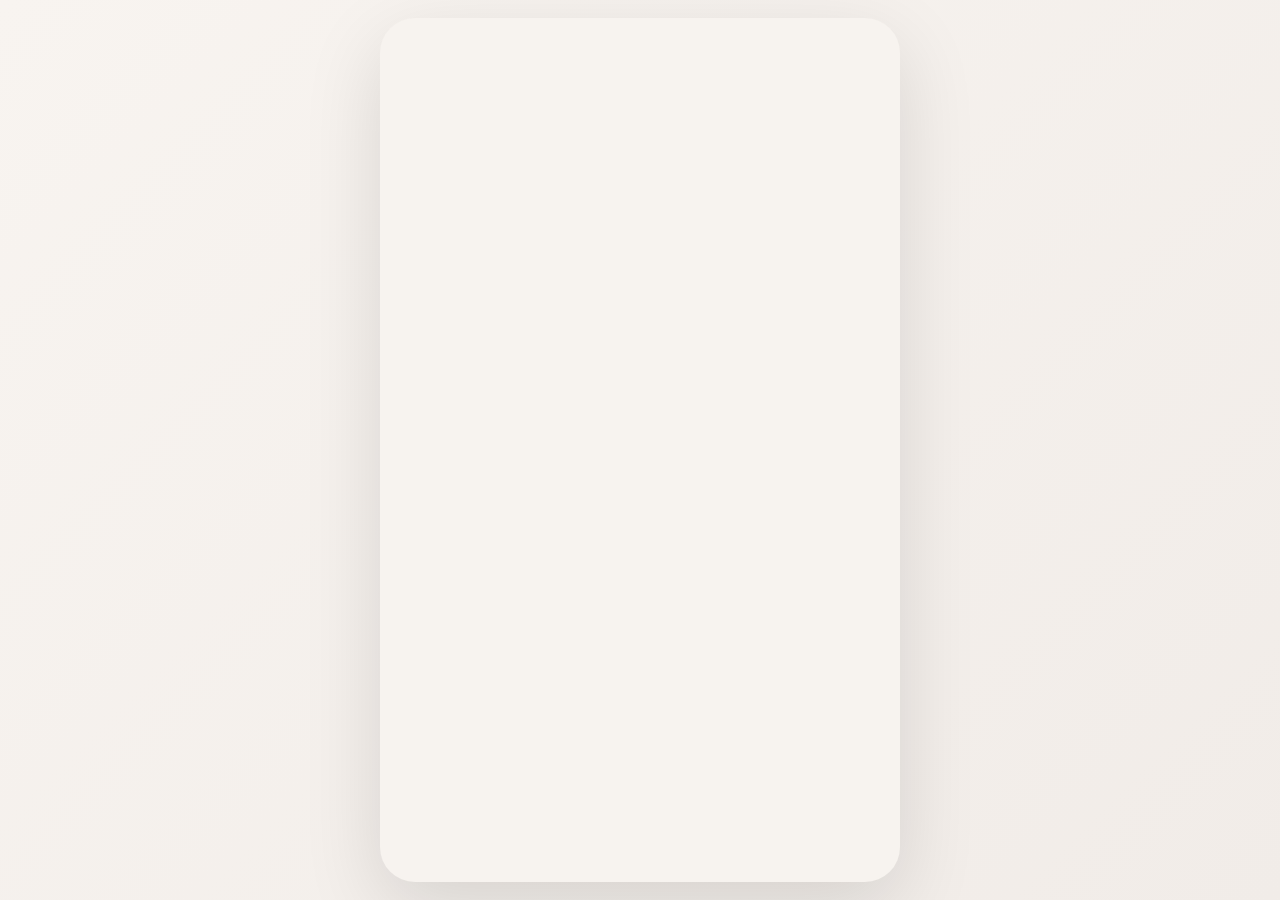
==== commit 9674a644: "Add files via upload" ====
--- a/index.html
+++ b/index.html
@@ -1,16 +1,11 @@
-<!doctype html>
-<html lang="ru">
+<!DOCTYPE html>
+
+<html lang="zh-CN">
 <head>
-<meta charset="utf-8">
-<meta name="viewport" content="width=device-width,initial-scale=1,viewport-fit=cover">
-<meta name="theme-color" content="#f6f0eb">
-<title>NASHE' — пространство для двоих</title>
-<link rel="manifest" href="manifest.webmanifest">
-<meta name="mobile-web-app-capable" content="yes">
-<meta name="apple-mobile-web-app-capable" content="yes">
-<meta name="apple-mobile-web-app-status-bar-style" content="default">
-<meta name="apple-mobile-web-app-title" content="NASHE'">
-<link rel="apple-touch-icon" href="icons/icon-180.png">
+<meta charset="utf-8"/>
+<meta content="width=device-width,initial-scale=1,viewport-fit=cover" name="viewport"/>
+<meta content="#f6f0eb" name="theme-color"/>
+<title>НАШЕ — 两个人的空间</title>
 <style>
 :root{--bg:#f7f3ef;--paper:#fffdfb;--ink:#343139;--muted:#8d8790;--rose:#a76d78;--rose2:#ead8da;--wine:#704751;--line:#e9e1dc;--shadow:0 18px 55px rgba(75,52,48,.09);--r:26px}
 *{box-sizing:border-box}body{margin:0;background:linear-gradient(135deg,#f8f4f0,#f1ece8);font-family:Inter,ui-sans-serif,system-ui,-apple-system,BlinkMacSystemFont,"Segoe UI",sans-serif;color:var(--ink)}button,input,textarea,select{font:inherit}button{border:0;cursor:pointer}.app{max-width:520px;margin:auto;min-height:100vh;background:var(--bg);position:relative;overflow:hidden}.screen{min-height:100vh;padding:24px 20px 105px}.top{display:flex;justify-content:space-between;align-items:center;margin-bottom:22px}.brand{font-family:Georgia,serif;font-size:28px;letter-spacing:.08em}.tiny{font-size:12px;color:var(--muted)}.iconbtn{width:42px;height:42px;border-radius:50%;background:#fff;border:1px solid var(--line);box-shadow:0 5px 20px rgba(0,0,0,.04)}
@@ -21,70 +16,460 @@
 .filter{display:grid;gap:10px;background:#fff;border:1px solid var(--line);border-radius:24px;padding:17px}.filter label{font-size:12px;color:var(--muted);display:block;margin-bottom:5px}.dateCard{min-height:72vh;border-radius:34px;background:linear-gradient(160deg,#fff9f5,#eee1dc);padding:25px 22px;position:relative;overflow:hidden;display:flex;flex-direction:column;justify-content:space-between;box-shadow:var(--shadow)}.dateCard .eyebrow{text-transform:uppercase;letter-spacing:.18em;font-size:11px;color:#8d6d70}.dateCard h1{font-family:Georgia,serif;font-size:37px;line-height:1.02;margin:14px 0}.dateReveal{position:relative;min-height:310px;border-radius:24px;overflow:hidden;background:linear-gradient(135deg,#e4e0dc,#bcb7b3);display:flex;align-items:center;justify-content:center;text-align:center;padding:30px}.dateReveal .under{font-family:Georgia,serif;font-size:24px;line-height:1.25;color:#4a4140}.scratch{position:absolute;inset:0;width:100%;height:100%;touch-action:none}.attempt{font-size:12px;color:#80777a;text-align:center;margin-top:8px}
 .calendar{display:grid;gap:10px}.event{padding:16px;border-radius:19px;background:#fff;border:1px solid var(--line);display:flex;justify-content:space-between;gap:10px}.event.done{background:#f2ebe8}.event strong{display:block}.event small{color:var(--muted)}
 .weHero{background:linear-gradient(145deg,#2f2a30,#54464d);color:white;border-radius:32px;padding:25px;min-height:205px;display:flex;flex-direction:column;justify-content:end;box-shadow:var(--shadow)}.weHero p{color:#ded5d9}.wish{border-left:4px solid var(--rose);padding-left:13px}.tagbar{display:flex;gap:8px;overflow:auto;padding-bottom:4px}.tag{white-space:nowrap;padding:9px 12px;border-radius:99px;background:#fff;border:1px solid var(--line);font-size:12px}.tag.on{background:#f0dfe1;color:var(--wine);border-color:#d4abb2}
-.modal{position:fixed;inset:0;background:rgba(34,29,31,.46);z-index:50;display:flex;align-items:end;justify-content:center}.sheet{width:min(520px,100%);background:var(--paper);border-radius:30px 30px 0 0;padding:23px;max-height:90vh;overflow:auto}.close{float:right;background:#f2ece9;border-radius:50%;width:34px;height:34px}.toast{position:fixed;z-index:60;left:50%;bottom:92px;transform:translateX(-50%);background:#332b30;color:#fff;padding:11px 16px;border-radius:99px;font-size:13px}.hidden{display:none!important}.notice{padding:14px;border-radius:18px;background:#f5ece9;color:#6e5960;font-size:13px;line-height:1.45}.danger{color:#8b3f4d}.langgrid{display:grid;grid-template-columns:1fr 1fr;gap:9px}.lang{padding:13px;border-radius:16px;border:1px solid var(--line);background:#fff;text-align:left}.lang.on{border-color:var(--rose);background:#f6e8e9}.profileCard{background:#fff;border:1px solid var(--line);border-radius:23px;padding:18px}.switch{display:flex;background:#f2ece9;border-radius:99px;padding:4px}.switch button{flex:1;background:none;padding:9px;border-radius:99px;color:var(--muted)}.switch button.on{background:#fff;color:var(--wine);box-shadow:0 3px 10px rgba(0,0,0,.06)}
+.modal{position:fixed;inset:0;background:rgba(34,29,31,.46);z-index:50;display:flex;align-items:end;justify-content:center}.sheet{width:min(520px,100%);background:var(--paper);border-radius:30px 30px 0 0;padding:23px;max-height:90vh;overflow:auto}.close{float:right;background:#f2ece9;border-radius:50%;width:34px;height:34px}.toast{position:fixed;z-index:60;left:50%;bottom:92px;transform:translateX(-50%);background:#332b30;color:#fff;padding:11px 16px;border-radius:99px;font-size:13px}.hidden{display:none!important}.dark{background:#201d20!important;color:#eee}.dark .app{background:#242124}.dark .card,.dark .feature,.dark .listItem,.dark .qcard,.dark .profileCard,.dark .day,.dark .event,.dark .wishItem,.dark .zodiacCard,.dark .filter{background:#2c282c;color:#eee;border-color:#40393f}.dark .hero,.dark .testTop{background:#30282b;color:#eee}.dark .muted,.dark .tiny,.dark .card p,.dark .listItem small{color:#b8adb3}.dark textarea,.dark .input,.dark select{background:#302c30;color:#eee;border-color:#494149}.dark .nav{background:rgba(36,33,36,.95);border-color:#40393f}.dark .opt,.dark .scale button,.dark .tag{background:#302c30;color:#eee;border-color:#494149}.notice{padding:14px;border-radius:18px;background:#f5ece9;color:#6e5960;font-size:13px;line-height:1.45}.danger{color:#8b3f4d}.langgrid{display:grid;grid-template-columns:1fr 1fr;gap:9px}.lang{padding:13px;border-radius:16px;border:1px solid var(--line);background:#fff;text-align:left}.lang.on{border-color:var(--rose);background:#f6e8e9}.profileCard{background:#fff;border:1px solid var(--line);border-radius:23px;padding:18px}.switch{display:flex;background:#f2ece9;border-radius:99px;padding:4px}.switch button{flex:1;background:none;padding:9px;border-radius:99px;color:var(--muted)}.switch button.on{background:#fff;color:var(--wine);box-shadow:0 3px 10px rgba(0,0,0,.06)}
 @media(min-width:700px){body{padding:18px}.app{border-radius:35px;box-shadow:0 25px 80px rgba(0,0,0,.12);min-height:calc(100vh - 36px)}.nav{bottom:18px;border-radius:0 0 35px 35px}}
-</style></head>
-<body><div id="app" class="app"></div><script>
-const DATA={"sections":{"1":{"emoji":"💕","name":"Отношения","desc":"Узнавать друг друга, понимать потребности и то, как вы любите."},"2":{"emoji":"👨‍👩‍👧","name":"Семья","desc":"Детство, семейные традиции, роли и образ вашей семьи."},"3":{"emoji":"👶","name":"Дети и родительство","desc":"Разговоры о родительстве и будущем — только в своём темпе."},"4":{"emoji":"💰","name":"Финансы","desc":"Деньги, цели, безопасность и договорённости без оценок."},"5":{"emoji":"✈️","name":"Путешествия","desc":"Как вы любите отдыхать и куда хотите вместе."},"6":{"emoji":"👫","name":"Друзья","desc":"Дружба, границы и баланс между «мы» и «я»."},"7":{"emoji":"⚖️","name":"Моральные ценности","desc":"Принципы, ценности и сложные решения."},"8":{"emoji":"🎨","name":"Хобби и интересы","desc":"Свободное время, новые занятия и общие увлечения."},"9":{"emoji":"🏫","name":"Школа и прошлое","desc":"Воспоминания и то, что сформировало каждого."},"10":{"emoji":"🐾","name":"Животные","desc":"Питомцы, животные и жизнь вместе."},"11":{"emoji":"❤️‍🩹","name":"Временные трудности","desc":"Бережные разговоры о сложных периодах без поиска виноватого."},"12":{"emoji":"🔥","name":"18+ / Взрослые разговоры","desc":"Близость, границы, романтика и желания. Только 18+."},"13":{"emoji":"🧠","name":"Темы для размышлений","desc":"Не тесты — вопросы для длинного разговора вдвоём."}},"tests":[{"section":1,"title":"Как мы любим","questions":[{"n":1,"label":"УП + ИЗО","question":"Какой маленький жест ощущается для меня как «меня любят»?","options":["Сообщение в течение дня без повода.","Чашка чая, принесённая без просьбы.","Долгое объятие при встрече.","Вспомнили мелочь, которую я упоминал(а) давно."],"scale":"","mechanics":[],"skip":false},{"n":2,"label":"ФР","question":"Закончи фразу: «Я чувствую себя любимым(ой), когда ты...»","options":[],"scale":"","mechanics":[],"skip":false},{"n":3,"label":"УП, сравнение","question":"Что для меня скажет о любви больше?","options":[],"scale":"","mechanics":[],"skip":false},{"n":4,"label":"ШК","question":"Как часто мне хочется слышать «я тебя люблю» вслух?","options":[],"scale":"** 1 — почти не нужно, 10 — хотелось бы каждый день.","mechanics":[],"skip":false},{"n":5,"label":"УП + мультивыбор (до 3)","question":"Как, по-твоему, мой партнёр чаще всего показывает, что любит? Партнёр отвечает про себя.","options":[],"scale":"","mechanics":[],"skip":false},{"n":6,"label":"УП, сценарий","question":"У меня радостная новость. Как мне хочется, чтобы мы это отметили?","options":[],"scale":"","mechanics":[],"skip":false},{"n":7,"label":"РАНЖ (5 пунктов)","question":"Расставь проявления любви по важности для тебя.","options":[],"scale":"","mechanics":[],"skip":false},{"n":8,"label":"УП, сценарий","question":"Ты забыл(а) о небольшой дате, которая для меня важна. Что мне поможет больше всего?","options":[],"scale":"","mechanics":[],"skip":true},{"n":9,"label":"УП + ИЗО","question":"Какой романтичный жест в обычный вторник порадует меня сильнее всего?","options":["Ужин при свечах дома.","Цветы без повода.","Плейлист или письмо.","Прогулка на закате."],"scale":"","mechanics":[],"skip":false},{"n":10,"label":"свободный ответ","question":"Опиши самый тёплый момент за последний месяц, когда ты почувствовал(а) мою любовь. (Допустим ответ «Пока не вспомню».)","options":[],"scale":"","mechanics":[],"skip":false},{"n":11,"label":"ШК","question":"Насколько мне важно, чтобы любовь была заметна другим: держаться за руки, слова при людях, общие фото?","options":[],"scale":"** 1 — предпочитаю наедине, 10 — хочу, чтобы это видели.","mechanics":[],"skip":false},{"n":12,"label":"УП, один вариант","question":"Что мне принимать сложнее всего?","options":[],"scale":"","mechanics":[],"skip":false},{"n":13,"label":"ФР","question":"Закончи фразу: «Мне трудно попросить о любви, когда...»","options":[],"scale":"","mechanics":[],"skip":true},{"n":14,"label":"УП, сценарий","question":"Мы поссорились и остыли. Как мне легче всего вернуться к теплу?","options":[],"scale":"","mechanics":[],"skip":true},{"n":15,"label":"«Выбери, что хочется попробовать» (2–3)","question":"Выберите, что хочется попробовать вместе.","options":[],"scale":"","mechanics":[],"skip":false},{"n":16,"label":"обсуждение","question":"Вспомните вместе последний раз, когда вам обоим было хорошо рядом. Что тогда происходило и кто что делал?","options":[],"scale":"","mechanics":[],"skip":false},{"n":17,"label":"ЗАД","question":"«Неделя маленьких „я тебя вижу“»: каждый выбирает один жест из ответов партнёра и делает его на этой неделе.","options":[],"scale":"","mechanics":[],"skip":false},{"n":18,"label":"рефлексия","question":"Что нового ты понял(а) о том, как партнёр чувствует любовь? (свободный ответ)","options":[],"scale":"","mechanics":[],"skip":false}]},{"section":1,"title":"Как мы проводим время","questions":[{"n":1,"label":"УП + ИЗО","question":"Как выглядит мой идеальный будний вечер?","options":["Дома вдвоём.","Каждый занят своим, но рядом.","Выйти куда-нибудь.","С друзьями."],"scale":"","mechanics":[],"skip":false},{"n":2,"label":"УП, сравнение","question":"Выходные мне ближе...","options":[],"scale":"","mechanics":[],"skip":false},{"n":3,"label":"ШК","question":"Насколько мне хватает времени вместе сейчас?","options":[],"scale":"** 1 — очень не хватает, 10 — вполне хватает.","mechanics":[],"skip":false},{"n":4,"label":"УП, один вариант","question":"Идеальное воскресенье для меня...","options":[],"scale":"","mechanics":[],"skip":false},{"n":5,"label":"мультивыбор (до 3)","question":"Что мы делаем вместе чаще всего?","options":[],"scale":"","mechanics":[],"skip":false},{"n":6,"label":"УП, сценарий","question":"Планы на вечер отменились. Что я предложу?","options":[],"scale":"","mechanics":[],"skip":false},{"n":7,"label":"РАНЖ (топ-3 из 7)","question":"Чем мне хотелось бы заниматься вместе больше?","options":[],"scale":"","mechanics":[],"skip":false},{"n":8,"label":"ШК","question":"Насколько мне важны наши регулярные ритуалы: воскресный завтрак, вечерний чай, еженедельная прогулка?","options":[],"scale":"","mechanics":[],"skip":false},{"n":9,"label":"УП, сравнение","question":"Мне ближе...","options":[],"scale":"","mechanics":[],"skip":false},{"n":10,"label":"ФР","question":"Закончи фразу: «Лучший вечер за последний месяц был, когда мы...»","options":[],"scale":"","mechanics":[],"skip":false},{"n":11,"label":"ЗАД","question":"«Наши слоты»: выберите два регулярных момента в неделе, которые будут «вашими».","options":[],"scale":"","mechanics":[],"skip":false},{"n":12,"label":"рефлексия","question":"Что бы ты изменил(а) в нашем распорядке, чтобы было больше «нас»? (свободный ответ)","options":[],"scale":"","mechanics":[],"skip":false}]},{"section":1,"title":"Наши маленькие радости","questions":[{"n":1,"label":"УП + ИЗО","question":"Какая утренняя мелочь радует меня больше всего?","options":["Первая чашка кофе или чая.","Луч солнца на кровати.","Тишина до того, как все проснулись.","Свежий воздух и открытое окно."],"scale":"","mechanics":[],"skip":false},{"n":2,"label":"мультивыбор (до 3)","question":"Какие мелочи радуют меня сильнее всего?","options":[],"scale":"","mechanics":[],"skip":false},{"n":3,"label":"УП, сравнение","question":"Что радует меня больше?","options":[],"scale":"","mechanics":[],"skip":false},{"n":4,"label":"ШК","question":"Насколько мне нравятся небольшие ритуалы: вечерний чай, воскресный завтрак, «наша» скамейка?","options":[],"scale":"","mechanics":[],"skip":false},{"n":5,"label":"ФР","question":"Закончи фразу: «Маленькая радость последней недели: ...»","options":[],"scale":"","mechanics":[],"skip":false},{"n":6,"label":"УП + ИЗО","question":"Где мой «островок радости»?","options":["Балкон с растениями.","Книжный магазин.","Рынок с фруктами.","Пекарня."],"scale":"","mechanics":[],"skip":false},{"n":7,"label":"«Выбери, что хочется попробовать» (2–3)","question":"Что из этого стоит превратить в наш маленький ритуал?","options":[],"scale":"","mechanics":[],"skip":false},{"n":8,"label":"УП, сценарий","question":"У меня был непростой день. Какая мелочь точно вернёт мне улыбку?","options":[],"scale":"","mechanics":[],"skip":false},{"n":9,"label":"ЗАД","question":"«Коробочка радости»: каждый записывает три маленькие вещи, которые порадуют партнёра.","options":[],"scale":"","mechanics":[],"skip":false},{"n":10,"label":"рефлексия","question":"Какую радость партнёра ты не замечал(а) раньше? (свободный ответ)","options":[],"scale":"","mechanics":[],"skip":false}]},{"section":1,"title":"Наши потребности","questions":[{"n":1,"label":"УП, один вариант","question":"Чаще мне не хватает...","options":[],"scale":"","mechanics":[],"skip":false},{"n":2,"label":"один вариант","question":"Сколько свободного времени «только для себя» мне нужно в неделю?","options":[],"scale":"","mechanics":[],"skip":false},{"n":3,"label":"УП, один вариант","question":"Как я лучше всего восстанавливаюсь?","options":[],"scale":"","mechanics":[],"skip":false},{"n":4,"label":"РАНЖ (топ-3 из 6)","question":"Что важнее всего для тебя в отношениях?","options":[],"scale":"","mechanics":[],"skip":false},{"n":5,"label":"УП, сценарий","question":"Мне нужно принять важное решение. Что мне нужно от тебя?","options":[],"scale":"","mechanics":[],"skip":false},{"n":6,"label":"ШК","question":"Насколько мне важно, чтобы мои достижения замечали?","options":[],"scale":"","mechanics":[],"skip":false},{"n":7,"label":"мультивыбор (до 3)","question":"Что мне нужно, чтобы чувствовать безопасность в отношениях?","options":[],"scale":"","mechanics":[],"skip":false},{"n":8,"label":"ФР","question":"Закончи фразу: «В обычный день мне очень помогает, когда ты...»","options":[],"scale":"","mechanics":[],"skip":false},{"n":9,"label":"УП, сравнение","question":"В отношениях мне важнее...","options":[],"scale":"","mechanics":[],"skip":false},{"n":10,"label":"УП, сценарий","question":"Я вернулся(лась) домой уставшим(ей), но ничего не говорю. Что мне лучше всего подойдёт?","options":[],"scale":"","mechanics":[],"skip":false},{"n":11,"label":"ШК","question":"Насколько мне легко говорить прямо, чего мне не хватает?","options":[],"scale":"** 1 — очень трудно, 10 — легко.","mechanics":[],"skip":true},{"n":12,"label":"ФР","question":"Закончи фразу: «Иногда мне не хватает..., но я не всегда об этом говорю».","options":[],"scale":"","mechanics":[],"skip":true},{"n":13,"label":"УП + ИЗО","question":"Какой вечер лучше всего подходит мне сейчас?","options":["Тихий вечер дома.","Ужин с друзьями.","Прогулка.","Каждый занят своим, но рядом."],"scale":"","mechanics":[],"skip":false},{"n":14,"label":"УП, сравнение","question":"Мне проще получать то, что нужно, когда...","options":[],"scale":"","mechanics":[],"skip":false},{"n":15,"label":"один вариант","question":"Когда мне что-то нужно от тебя, я чаще всего...","options":[],"scale":"","mechanics":[],"skip":true},{"n":16,"label":"ШК","question":"Насколько сейчас, по моим ощущениям, мои потребности достаточно учитываются в отношениях?","options":[],"scale":"","mechanics":[],"skip":true},{"n":17,"label":"мультивыбор (до 2)","question":"Чего мне хочется больше в ближайшие недели?","options":[],"scale":"","mechanics":[],"skip":true},{"n":18,"label":"обсуждение","question":"Как вы понимаете, что у каждого из вас «пустой бак»? Какие сигналы вы подаёте, пусть даже неосознанно?","options":[],"scale":"","mechanics":[],"skip":false},{"n":19,"label":"ЗАД","question":"«Наши сигналы»: придумайте три короткие фразы или знака, которыми вы сообщаете друг другу «мне сейчас нужно...» (пространство, поддержка, внимание).","options":[],"scale":"","mechanics":[],"skip":false},{"n":20,"label":"рефлексия","question":"Что нового ты понял(а) о том, что нужно партнёру? (свободный ответ)","options":[],"scale":"","mechanics":[],"skip":false}]},{"section":1,"title":"Угадай, что мне нравится","questions":[{"n":1,"label":"ИЗО","question":"Что я захочу съесть после долгого тяжёлого дня?","options":["Паста или пицца.","Что-то домашнее: суп, картошка, запеканка.","Суши или азиатская кухня.","Сладкое вместо ужина."],"scale":"","mechanics":[],"skip":false},{"n":2,"label":"один вариант","question":"Как я хочу отмечать свой день рождения?","options":[],"scale":"","mechanics":[],"skip":false},{"n":3,"label":"ШК","question":"Насколько мне нравятся сюрпризы?","options":[],"scale":"** 1 — терпеть не могу, 10 — обожаю. Разница до 1 пункта = «угадал(а)».","mechanics":[],"skip":false},{"n":4,"label":"один вариант","question":"Какой подарок обрадует меня сильнее всего?","options":[],"scale":"","mechanics":[],"skip":false},{"n":5,"label":"сценарий","question":"У меня внезапно освободился вечер. Что я выберу?","options":[],"scale":"","mechanics":[],"skip":false},{"n":6,"label":"мультивыбор (3 из 8)","question":"Какие три занятия мне точно нравятся?","options":[],"scale":"","mechanics":[],"skip":false},{"n":7,"label":"сравнение","question":"Если нужно что-то обсудить, мне проще...","options":[],"scale":"","mechanics":[],"skip":false},{"n":8,"label":"ФР (до 150 символов)","question":"Закончи фразу: «Когда мне нужно поднять настроение, я первым делом...»","options":[],"scale":"","mechanics":[],"skip":false},{"n":9,"label":"РАНЖ (топ-2 из 5)","question":"Что делает дом для меня по-настоящему уютным?","options":[],"scale":"","mechanics":[],"skip":false},{"n":10,"label":"сценарий","question":"У меня сорвался важный план. Что мне будет нужнее всего?","options":[],"scale":"","mechanics":[],"skip":true},{"n":11,"label":"ИЗО","question":"Какое место в нашем доме моё любимое?","options":["Диван с пледом.","Кухня.","Подоконник.","Рабочий уголок."],"scale":"","mechanics":[],"skip":false},{"n":12,"label":"ФР","question":"О чём я мечтаю в ближайший год?","options":[],"scale":"","mechanics":[],"skip":true},{"n":13,"label":"ФР","question":"«Мне было бы приятно, если бы ты чаще спрашивал(а) меня о...» — и угадай, что напишет партнёр.","options":[],"scale":"","mechanics":[],"skip":true},{"n":14,"label":"рефлексия","question":"Какой ответ партнёра удивил тебя больше всего? Почему, как ты думаешь, ты думал(а) иначе? (свободный ответ)","options":[],"scale":"","mechanics":[],"skip":false}]},{"section":1,"title":"Узнай меня","questions":[{"n":1,"label":"УП + ИЗО","question":"Как выглядит твоё идеальное утро выходного дня?","options":["А. Медленное: кофе, тишина, никуда не спешить.","Б. Активное: прогулка, пробежка или зал.","В. Завтрак вне дома, в любимом месте.","Г. Поспать подольше и начать день ближе к обеду."],"scale":"","mechanics":[],"skip":false},{"n":2,"label":"УП, сравнение двух вариантов","question":"Что тебе ближе?","options":[],"scale":"","mechanics":[],"skip":false},{"n":3,"label":"ШК","question":"Насколько тебе нужно время наедине с собой после насыщенного дня?","options":[],"scale":"** 1 — совсем не нужно, 10 — жизненно необходимо.","mechanics":[],"skip":false},{"n":4,"label":"мультивыбор (ровно 3 из 8)","question":"Три вещи, которые быстрее всего поднимают тебе настроение.","options":[],"scale":"","mechanics":[],"skip":false},{"n":5,"label":"ФР (до 200 символов)","question":"Закончи фразу: «Моя маленькая странность, которую я показываю не всем, это...»","options":[],"scale":"","mechanics":[],"skip":true},{"n":6,"label":"УП, сценарий","question":"Тебе пишут: «Через час у нас вечеринка, приходи!» Твоя первая реакция?","options":[],"scale":"","mechanics":[],"skip":false},{"n":7,"label":"РАНЖ (6 пунктов)","question":"Расставь по важности для хорошего дня, от самого важного.","options":[],"scale":"","mechanics":[],"skip":false},{"n":8,"label":"УП + мультивыбор (до 3 из 8)","question":"Что я обычно делаю, когда волнуюсь?","options":[],"scale":"","mechanics":[],"skip":false},{"n":9,"label":"УП + ИЗО","question":"Где тебе спокойнее всего?","options":["А. Тёплая кухня вечером.","Б. Озеро на рассвете.","В. Оживлённое кафе.","Г. Лес."],"scale":"","mechanics":[],"skip":false},{"n":10,"label":"УП, сценарий","question":"Ты ждёшь важного ответа: письма, результата, решения. Как проходит ожидание?","options":[],"scale":"","mechanics":[],"skip":false},{"n":11,"label":"свободный ответ из двух частей","question":"Какое качество в себе тебе нравится больше всего? А какое ты хотел(а) бы принимать в себе мягче?","options":[],"scale":"","mechanics":[],"skip":true},{"n":12,"label":"ШК","question":"Насколько тебе легко просить о помощи?","options":[],"scale":"** 1 — очень трудно, 10 — совсем просто.","mechanics":[],"skip":true},{"n":13,"label":"«Выбери, что хочется попробовать» (2–3 карточки)","question":"Выбери, что тебе хотелось бы попробовать вместе в ближайший месяц.","options":["Ужин из кухни, которую вы ещё не пробовали.","Мастер-класс (керамика, готовка, рисование).","День без телефонов.","Кино под открытым небом.","Поход на закат."],"scale":"","mechanics":[],"skip":false},{"n":14,"label":"ФР","question":"Закончи фразу: «Люди могут не заметить, что я...» (одна вещь обо мне, которая не очевидна со стороны).","options":[],"scale":"","mechanics":[],"skip":true},{"n":15,"label":"ЗАД","question":"Каждый по очереди рассказывает за одну минуту, как выглядит его идеальный вторник. Второй слушает и не перебивает.","options":[],"scale":"","mechanics":[],"skip":false},{"n":16,"label":"рефлексия","question":"Что нового ты узнал(а) о партнёре за этот тест? Что удивило больше всего? (свободный ответ)","options":[],"scale":"","mechanics":[],"skip":false}]},{"section":1,"title":"Что даёт мне ощущение близости","questions":[{"n":1,"label":"УП + ИЗО","question":"Какая обстановка лучше всего передаёт ощущение «мы рядом»?","options":["Под одним пледом.","Готовим вместе.","Дорога с музыкой.","Вечерняя прогулка по городу."],"scale":"","mechanics":[],"skip":false},{"n":2,"label":"УП, сравнение","question":"Мне ближе...","options":[],"scale":"","mechanics":[],"skip":false},{"n":3,"label":"ШК","question":"Насколько мне важно физически быть рядом, чтобы чувствовать близость?","options":[],"scale":"** 1 — мне хватает переписки и мыслей о тебе, 10 — важно быть в одной комнате.","mechanics":[],"skip":false},{"n":4,"label":"мультивыбор (до 3)","question":"В каких ситуациях я особенно чувствую, что мы «одна команда»?","options":[],"scale":"","mechanics":[],"skip":false},{"n":5,"label":"ФР","question":"Закончи фразу: «Мне становится ближе к тебе, когда мы вместе...»","options":[],"scale":"","mechanics":[],"skip":false},{"n":6,"label":"УП, сценарий","question":"Мы неделю были порознь. Как мне хочется встретиться?","options":[],"scale":"","mechanics":[],"skip":false},{"n":7,"label":"РАНЖ (топ-3 из 6)","question":"Что сильнее всего создаёт ощущение близости? Выбери и расставь три главных.","options":[],"scale":"","mechanics":[],"skip":false},{"n":8,"label":"ШК","question":"Насколько мне важно, чтобы ты замечал(а) моё настроение без слов?","options":[],"scale":"** 1 — лучше скажу словами, 10 — очень важно, чтобы замечали.","mechanics":[],"skip":false},{"n":9,"label":"УП + ИЗО","question":"В какое время дня мне особенно хочется быть рядом с тобой?","options":["Утро.","Дневная пауза.","Вечер.","Поздняя ночь."],"scale":"","mechanics":[],"skip":false},{"n":10,"label":"УП, сценарий","question":"Неделя загруженная, времени мало. Что помогает мне не терять связь с тобой?","options":[],"scale":"","mechanics":[],"skip":false},{"n":11,"label":"УП, один вариант","question":"Что помогает мне открываться?","options":[],"scale":"","mechanics":[],"skip":false},{"n":12,"label":"ШК","question":"Насколько мне легко говорить о своих чувствах вслух?","options":[],"scale":"** 1 — очень непросто, 10 — легко.","mechanics":[],"skip":true},{"n":13,"label":"ФР","question":"Закончи фразу: «Мне сложнее чувствовать близость, когда...»","options":[],"scale":"","mechanics":[],"skip":true},{"n":14,"label":"УП, сравнение","question":"Что нас сближает больше?","options":[],"scale":"","mechanics":[],"skip":false},{"n":15,"label":"УП + мультивыбор (до 2)","question":"Я рассказываю тебе что-то личное. Что делает такой разговор безопасным для меня?","options":[],"scale":"","mechanics":[],"skip":false},{"n":16,"label":"ФР","question":"Закончи фразу: «Есть то, что мне трудно сказать словами, но я хотел(а) бы, чтобы ты это чувствовал(а)...»","options":[],"scale":"","mechanics":[],"skip":true},{"n":17,"label":"один вариант","question":"Как я чувствую близость между нами в последнее время?","options":[],"scale":"","mechanics":[],"skip":true},{"n":18,"label":"ИЗО (символические кадры)","question":"Какой образ ближе всего к ощущению рядом с тобой?","options":["Костёр.","Тихая гавань.","Окно с тёплым светом.","Дорога вдвоём."],"scale":"","mechanics":[],"skip":false},{"n":19,"label":"«Выбери, что хочется попробовать» (2–3)","question":"Выберите, что хочется попробовать, чтобы стать ещё ближе.","options":[],"scale":"","mechanics":[],"skip":false},{"n":20,"label":"обсуждение","question":"Вспомните момент, когда вы почувствовали, что вы — команда. Что тогда происходило?","options":[],"scale":"","mechanics":[],"skip":false},{"n":21,"label":"ЗАД","question":"«Десять минут»: сядьте рядом. По очереди расскажите, что сегодня было самым хорошим и что самым тяжёлым. Второй только слушает.","options":[],"scale":"","mechanics":[],"skip":false},{"n":22,"label":"рефлексия","question":"Что нового ты понял(а) о том, как партнёр чувствует близость? (свободный ответ)","options":[],"scale":"","mechanics":[],"skip":false}]},{"section":1,"title":"Что я ценю в тебе","questions":[{"n":1,"label":"мультивыбор (ровно 3 из 10)","question":"Какие три качества ты больше всего ценишь в партнёре?","options":[],"scale":"","mechanics":[],"skip":false},{"n":2,"label":"УП + мультивыбор (ровно 3 из тех же 10)","question":"Как думаешь, какие качества партнёр ценит в тебе больше всего?","options":[],"scale":"","mechanics":[],"skip":false},{"n":3,"label":"ФР","question":"Закончи фразу: «Есть мелочь в тебе, которая меня трогает, это...»","options":[],"scale":"","mechanics":[],"skip":false},{"n":4,"label":"сценарий, один вариант","question":"Когда я особенно горжусь тобой?","options":[],"scale":"","mechanics":[],"skip":false},{"n":5,"label":"ИЗО (про партнёра)","question":"Какой образ у меня ассоциируется с тобой?","options":["Лампа в окне.","Крепкое дерево.","Тёплый плед.","Парус на горизонте."],"scale":"","mechanics":[],"skip":false},{"n":6,"label":"ШК","question":"Как часто я говорю тебе, что ценю тебя?","options":[],"scale":"** 1 — почти никогда, 10 — очень часто. Оценка про себя.","mechanics":[],"skip":false},{"n":7,"label":"ФР","question":"Закончи фразу: «Ты умеешь так, как никто другой...»","options":[],"scale":"","mechanics":[],"skip":false},{"n":8,"label":"УП, сравнение","question":"Что чаще вызывает у меня уважение?","options":[],"scale":"","mechanics":[],"skip":false},{"n":9,"label":"свободный ответ","question":"Вспомни момент, когда ты подумал(а): «Как же мне повезло с тобой». Что тогда происходило?","options":[],"scale":"","mechanics":[],"skip":false},{"n":10,"label":"УП, один вариант","question":"Как мне приятнее всего слышать благодарность?","options":[],"scale":"","mechanics":[],"skip":false},{"n":11,"label":"ФР","question":"Закончи фразу: «Я хотел(а) бы сказать тебе спасибо за... но, кажется, ещё не говорил(а)».","options":[],"scale":"","mechanics":[],"skip":true},{"n":12,"label":"ЗАД","question":"«Письмо на три строки»: напишите друг другу короткое письмо о том, что цените. Можно отправить сейчас или назначить дату.","options":[],"scale":"","mechanics":[],"skip":false},{"n":13,"label":"обсуждение","question":"Что вы цените в вас как в паре, что делает вас именно вами?","options":[],"scale":"","mechanics":[],"skip":false},{"n":14,"label":"рефлексия","question":"Что из сказанного партнёром тронуло тебя больше всего? (свободный ответ)","options":[],"scale":"","mechanics":[],"skip":false}]},{"section":2,"title":"Какие у меня были родители","questions":[{"n":1,"label":"выбор режима","question":"С чего вам комфортно начать разговор о тех, кто вас воспитывал?","options":[],"scale":"","mechanics":[],"skip":false},{"n":2,"label":"ФР","question":"Закончи фразу: «Когда я думаю о взрослых, которые меня воспитывали, первое слово, которое приходит в голову, — ...»","options":[],"scale":"","mechanics":[],"skip":true},{"n":3,"label":"мультивыбор (до 3)","question":"Чему меня учили на их примере?","options":[],"scale":"","mechanics":[],"skip":false},{"n":4,"label":"УП, один вариант","question":"Что у них получалось лучше всего?","options":[],"scale":"","mechanics":[],"skip":false},{"n":5,"label":"ШК","question":"Насколько мне легко рассказывать о том, как я рос(ла)?","options":[],"scale":"** 1 — трудно, 10 — легко.","mechanics":[],"skip":false},{"n":6,"label":"мультивыбор (до 2)","question":"Как в моём детстве чаще всего проявлялась любовь?","options":[],"scale":"","mechanics":[],"skip":true},{"n":7,"label":"мультивыбор (до 3)","question":"Какие правила были в доме, где я рос(ла)?","options":[],"scale":"","mechanics":[],"skip":false},{"n":8,"label":"УП, один вариант","question":"Правила в доме, где я рос(ла), были...","options":[],"scale":"","mechanics":[],"skip":false},{"n":9,"label":"ФР","question":"Закончи фразу: «Фраза, которую я часто слышал(а) в детстве, — ...»","options":[],"scale":"","mechanics":[],"skip":true},{"n":10,"label":"ШК","question":"Насколько мне в детстве было понятно, чего от меня ждут?","options":[],"scale":"** 1 — часто не понимал(а), 10 — всегда понимал(а).","mechanics":[],"skip":true},{"n":11,"label":"сценарий (без УП)","question":"Когда я что-то делал(а) не так или ошибался(лась), взрослые чаще всего...","options":[],"scale":"","mechanics":[],"skip":true},{"n":12,"label":"сценарий (без УП)","question":"Когда в доме возникал конфликт, он обычно...","options":[],"scale":"","mechanics":[],"skip":true},{"n":13,"label":"мультивыбор (до 3)","question":"С кем из людей рядом мне в детстве было спокойно?","options":[],"scale":"","mechanics":[],"skip":true},{"n":14,"label":"ШК","question":"Насколько в детстве можно было говорить о своих чувствах дома?","options":[],"scale":"** 1 — почти нельзя, 10 — всегда можно.","mechanics":[],"skip":true},{"n":15,"label":"ФР","question":"Закончи фразу: «Самое тёплое, что я получил(а) от взрослых, которые меня воспитывали, — ...»","options":[],"scale":"","mechanics":[],"skip":true},{"n":16,"label":"ФР","question":"Закончи фразу: «Что-то я понял(а) о них только став взрослым(ой), — ...»","options":[],"scale":"","mechanics":[],"skip":true},{"n":17,"label":"один вариант","question":"Как сейчас выглядит моё общение с ними?","options":[],"scale":"","mechanics":[],"skip":true},{"n":18,"label":"мультивыбор (до 2)","question":"Что мне нужно от партнёра, когда я говорю о семье, в которой вырос(ла)?","options":[],"scale":"","mechanics":[],"skip":false},{"n":19,"label":"обсуждение","question":"Что из рассказа партнёра помогает вам лучше его (её) понять? (можно не отвечать)","options":[],"scale":"","mechanics":[],"skip":false},{"n":20,"label":"рефлексия","question":"Что ты хочешь, чтобы партнёр запомнил из этого разговора? (свободный ответ)","options":[],"scale":"","mechanics":[],"skip":true}]},{"section":2,"title":"Какой я представляю свою семью","questions":[{"n":1,"label":"УП + ИЗО","question":"Какой дом ближе к образу моей семьи?","options":["Квартира в городе с большими окнами.","Дом с садом.","Дом у воды.","Коттедж в горах.","Дом в маленьком городке."],"scale":"","mechanics":[],"skip":false},{"n":2,"label":"УП, сравнение","question":"Мне ближе...","options":[],"scale":"","mechanics":[],"skip":false},{"n":3,"label":"ФР","question":"Закончи фразу: «Слово, которое лучше всего описывает мою мечту о семье, — ...»","options":[],"scale":"","mechanics":[],"skip":false},{"n":4,"label":"ШК","question":"Насколько мне важен свой дом?","options":[],"scale":"** 1 — главное быть вместе, где угодно; 10 — важно иметь свой дом.","mechanics":[],"skip":false},{"n":5,"label":"мультивыбор (до 3)","question":"Что должно быть в нашем доме?","options":[],"scale":"","mechanics":[],"skip":false},{"n":6,"label":"УП, сценарий","question":"Обычный вторник через десять лет. Что я представляю в семье?","options":[],"scale":"","mechanics":[],"skip":false},{"n":7,"label":"РАНЖ (топ-3 из 8)","question":"Что важнее всего для счастливой семьи?","options":[],"scale":"","mechanics":[],"skip":false},{"n":8,"label":"мультивыбор (до 4)","question":"Кто входит в мой образ семьи?","options":[],"scale":"","mechanics":[],"skip":true},{"n":9,"label":"ШК","question":"Насколько мне важно жить рядом с родными?","options":[],"scale":"** 1 — не важно, 10 — очень хочется быть рядом.","mechanics":[],"skip":false},{"n":10,"label":"УП, один вариант","question":"Семья для меня — это скорее...","options":[],"scale":"","mechanics":[],"skip":false},{"n":11,"label":"ФР","question":"Закончи фразу: «Один маленький ритуал, который я хочу в нашей семье, — ...»","options":[],"scale":"","mechanics":[],"skip":false},{"n":12,"label":"сценарий (без УП)","question":"Как в идеале принимаются решения в нашей семье?","options":[],"scale":"","mechanics":[],"skip":false},{"n":13,"label":"УП + ИЗО","question":"Какой образ ближе всего к ощущению семьи?","options":["Тёплая кухня.","Веранда с двумя креслами.","Общий стол в саду.","Камин и кресла."],"scale":"","mechanics":[],"skip":false},{"n":14,"label":"ШК","question":"Насколько спокойно я отношусь к тому, что семья со временем меняется?","options":[],"scale":"** 1 — это тревожит, 10 — спокойно и даже интересно.","mechanics":[],"skip":false},{"n":15,"label":"ФР","question":"Закончи фразу: «Чего я точно хочу в нашей семье, так это...»","options":[],"scale":"","mechanics":[],"skip":false},{"n":16,"label":"ФР","question":"Закончи фразу: «О чём я иногда волнуюсь, думая о нашей семье, — ...»","options":[],"scale":"","mechanics":[],"skip":true},{"n":17,"label":"один вариант","question":"В трудные периоды мне важно, чтобы семья была...","options":[],"scale":"","mechanics":[],"skip":false},{"n":18,"label":"мультивыбор (до 3)","question":"Что мы можем начать делать уже сейчас?","options":[],"scale":"","mechanics":[],"skip":false},{"n":19,"label":"ЗАД","question":"«Карта нашей семьи»: приложение собирает из ваших ответов карточки (дом, ритм, ценности, ритуал). Выберите по одной карточке от каждого и сформулируйте общий образ.","options":[],"scale":"","mechanics":[],"skip":false},{"n":20,"label":"рефлексия","question":"Что нового ты узнал(а) о том, какую семью хочет партнёр? (свободный ответ)","options":[],"scale":"","mechanics":[],"skip":false}]},{"section":2,"title":"Моё детство","questions":[{"n":1,"label":"УП + ИЗО","question":"Где в основном проходило моё детство?","options":["Двор многоэтажного дома.","Дом с садом.","Небольшой городок.","Большой город.","Деревня у реки.","Я жил(а) в разных местах (без картинки)."],"scale":"","mechanics":[],"skip":false},{"n":2,"label":"мультивыбор (до 3)","question":"Какие запахи возвращают меня в детство?","options":[],"scale":"","mechanics":[],"skip":false},{"n":3,"label":"ФР","question":"Закончи фразу: «Первое, что приходит в голову при слове „детство“, — ...»","options":[],"scale":"","mechanics":[],"skip":false},{"n":4,"label":"ШК","question":"Насколько ярко я помню своё детство?","options":[],"scale":"** 1 — почти не помню, 10 — помню очень живо.","mechanics":[],"skip":false},{"n":5,"label":"УП, сравнение","question":"Лето в детстве у меня чаще было...","options":[],"scale":"","mechanics":[],"skip":false},{"n":6,"label":"мультивыбор (до 3)","question":"Что было частью обычного дня в моём детстве?","options":[],"scale":"","mechanics":[],"skip":false},{"n":7,"label":"УП + ИЗО","question":"Какое место в доме, где я рос(ла), было моим любимым?","options":["Подоконник у окна.","Кухня.","Мой уголок или комната.","Балкон, крыльцо или двор.","Не было такого места (без картинки)."],"scale":"","mechanics":[],"skip":false},{"n":8,"label":"УП, сценарий","question":"Начались каникулы. Что я чаще всего делал(а)?","options":[],"scale":"","mechanics":[],"skip":false},{"n":9,"label":"РАНЖ (топ-3 из 6)","question":"Что делало день хорошим в детстве?","options":[],"scale":"","mechanics":[],"skip":false},{"n":10,"label":"ФР","question":"Закончи фразу: «Звук, который напоминает мне о детстве, — ...»","options":[],"scale":"","mechanics":[],"skip":false},{"n":11,"label":"УП, один вариант","question":"Что для меня в детстве значило слово «дом»?","options":[],"scale":"","mechanics":[],"skip":false},{"n":12,"label":"сценарий (без УП)","question":"Когда мне в детстве было грустно или тревожно, я чаще всего...","options":[],"scale":"","mechanics":[],"skip":true},{"n":13,"label":"мультивыбор (до 2)","question":"Чего мне в детстве хотелось больше?","options":[],"scale":"","mechanics":[],"skip":true},{"n":14,"label":"ФР","question":"Закончи фразу: «Больше всего мне запомнился праздник, когда...»","options":[],"scale":"","mechanics":[],"skip":false},{"n":15,"label":"УП, один вариант","question":"Детство для меня было скорее временем...","options":[],"scale":"","mechanics":[],"skip":false},{"n":16,"label":"ШК","question":"Как часто я вспоминаю своё детство?","options":[],"scale":"** 1 — почти никогда, 10 — часто.","mechanics":[],"skip":false},{"n":17,"label":"ФР","question":"Закончи фразу: «Если бы я мог(ла) вернуться в один день из детства, это был бы день, когда...»","options":[],"scale":"","mechanics":[],"skip":true},{"n":18,"label":"ФР","question":"Закончи фразу: «Маленькому себе мне хотелось бы сказать...»","options":[],"scale":"","mechanics":[],"skip":true},{"n":19,"label":"мультивыбор (до 3)","question":"Что из своего детства я хотел(а) бы разделить с партнёром?","options":[],"scale":"","mechanics":[],"skip":false},{"n":20,"label":"«Выбери, что хочется попробовать» (до 2)","question":"Какой вечер воспоминаний хочется устроить?","options":["Рассматривать фотографии.","Приготовить блюдо из детства.","Пересмотреть любимый фильм или мультфильм.","Поехать в место из детства.","Устроить день «как в детстве»."],"scale":"","mechanics":[],"skip":false},{"n":21,"label":"обсуждение","question":"По очереди расскажите друг другу по одному тёплому воспоминанию из детства. Слушающий задаёт два вопроса.","options":[],"scale":"","mechanics":[],"skip":false},{"n":22,"label":"рефлексия","question":"Что нового ты узнал(а) о детстве партнёра? Что тебе захотелось спросить? (свободный ответ)","options":[],"scale":"","mechanics":[],"skip":false}]},{"section":2,"title":"Семейные роли","questions":[{"n":1,"label":"УП + мультивыбор (до 2)","question":"Какие неформальные роли я чаще всего беру на себя?","options":[],"scale":"","mechanics":[],"skip":false},{"n":2,"label":"ШК","question":"Насколько мне комфортно в этих ролях?","options":[],"scale":"** 1 — устал(а) от них, 10 — мне это нравится.","mechanics":[],"skip":false},{"n":3,"label":"ФР","question":"Закончи фразу: «Если бы наша пара была командой, моя роль была бы...»","options":[],"scale":"","mechanics":[],"skip":false},{"n":4,"label":"УП, сценарий","question":"Нужно организовать ужин на восемь человек. Что я возьму на себя?","options":[],"scale":"","mechanics":[],"skip":false},{"n":5,"label":"РАНЖ (топ-3 из 8)","question":"Какие домашние дела мне даются проще всего?","options":[],"scale":"","mechanics":[],"skip":false},{"n":6,"label":"мультивыбор (до 3, список из №5)","question":"Каких дел мне хотелось бы делать меньше?","options":[],"scale":"","mechanics":[],"skip":false},{"n":7,"label":"УП, сравнение","question":"Домашние дела между нами лучше распределять...","options":[],"scale":"","mechanics":[],"skip":false},{"n":8,"label":"ШК","question":"Насколько справедливо, по моим ощущениям, сейчас распределены дела между нами?","options":[],"scale":"** 1 — не очень, 10 — вполне справедливо.","mechanics":[],"skip":false},{"n":9,"label":"матрица выбора","question":"В семье, где я рос(ла), чаще всего этим занимались...","options":[],"scale":"","mechanics":[],"skip":true},{"n":10,"label":"ФР","question":"Закончи фразу: «Роль, которая у меня была в семье в детстве, — ... Мне она подходила / мешала, потому что...»","options":[],"scale":"","mechanics":[],"skip":true},{"n":11,"label":"сценарий (без УП)","question":"Один из нас заболел или очень устал. Кто берёт на себя дела?","options":[],"scale":"","mechanics":[],"skip":false},{"n":12,"label":"мультивыбор (до 3)","question":"Какую «невидимую» работу мне хотелось бы, чтобы замечали?","options":[],"scale":"","mechanics":[],"skip":false},{"n":13,"label":"ШК","question":"Насколько мне важно, чтобы мою невидимую работу ценили?","options":[],"scale":"** 1 — не так важно, 10 — очень важно.","mechanics":[],"skip":false},{"n":14,"label":"УП, один вариант","question":"Как мне приятнее всего, чтобы партнёр показывал, что замечает мою работу?","options":[],"scale":"","mechanics":[],"skip":false},{"n":15,"label":"ИЗО (без УП, сравнение при раскрытии)","question":"Какой образ лучше всего описывает наши роли?","options":["Весы.","Танец.","Лодка с двумя вёслами.","Оркестр."],"scale":"","mechanics":[],"skip":false},{"n":16,"label":"ЗАД","question":"«Колесо дел»: приложение показывает десять домашних дел. Каждый отмечает «люблю», «могу», «не хочу». Вместе распределите их и поставьте ротацию.","options":[],"scale":"","mechanics":[],"skip":false},{"n":17,"label":"обсуждение","question":"Что нам хочется изменить в распределении дел, чтобы обоим было легче?","options":[],"scale":"","mechanics":[],"skip":false},{"n":18,"label":"рефлексия","question":"Что нового ты узнал(а) о том, как партнёр видит роли в семье? (свободный ответ)","options":[],"scale":"","mechanics":[],"skip":false}]},{"section":2,"title":"Семейные традиции","questions":[{"n":1,"label":"УП + ИЗО","question":"Какой праздник в моей семье был самым «семейным»?","options":["Новый год и зимние праздники.","День рождения.","Национальный или религиозный праздник.","Летние выходные на природе.","Воскресный обед.","У нас не было особых традиций (без картинки)."],"scale":"","mechanics":[],"skip":false},{"n":2,"label":"мультивыбор (до 3)","question":"Какие традиции были в моей семье?","options":[],"scale":"","mechanics":[],"skip":false},{"n":3,"label":"ФР","question":"Закончи фразу: «Блюдо или запах праздника в моей семье — ...»","options":[],"scale":"","mechanics":[],"skip":false},{"n":4,"label":"ШК","question":"Насколько мне важны традиции сегодня?","options":[],"scale":"** 1 — почти не важны, 10 — очень важны.","mechanics":[],"skip":false},{"n":5,"label":"УП, сравнение","question":"Мне ближе праздник...","options":[],"scale":"","mechanics":[],"skip":false},{"n":6,"label":"УП, сценарий","question":"Наступает праздник. Какая у меня роль?","options":[],"scale":"","mechanics":[],"skip":false},{"n":7,"label":"ФР","question":"Закончи фразу: «Самый запоминающийся момент праздника — ...»","options":[],"scale":"","mechanics":[],"skip":false},{"n":8,"label":"мультивыбор (до 3)","question":"Что мне нравится в праздниках больше всего?","options":[],"scale":"","mechanics":[],"skip":false},{"n":9,"label":"УП, сценарий","question":"Наши семьи отмечают праздники по-разному. Куда поедем?","options":[],"scale":"","mechanics":[],"skip":false},{"n":10,"label":"ФР","question":"Закончи фразу: «По какой традиции я скучаю, — ...»","options":[],"scale":"","mechanics":[],"skip":true},{"n":11,"label":"ШК","question":"Насколько мне хочется перенять традиции из семьи партнёра?","options":[],"scale":"** 1 — не очень, 10 — очень хочется.","mechanics":[],"skip":false},{"n":12,"label":"«Выбери, что хочется попробовать» (до 2)","question":"Что хочется попробовать в вашей паре?","options":["Ужин, где блюда из обеих семей.","Украшать дом вместе к праздникам.","Письмо в будущее раз в год.","Первая суббота месяца — «наш день».","Ежегодный семейный фотоальбом."],"scale":"","mechanics":[],"skip":false},{"n":13,"label":"ЗАД","question":"«Блюдо из детства»: каждый записывает блюдо или лакомство из детства, а потом вы готовите их вместе.","options":[],"scale":"","mechanics":[],"skip":false},{"n":14,"label":"обсуждение","question":"Какие традиции вы хотите сохранить из обеих семей, а какие придумать сами?","options":[],"scale":"","mechanics":[],"skip":false},{"n":15,"label":"рефлексия","question":"Что нового ты узнал(а) о том, как отмечали праздники в семье партнёра? (свободный ответ)","options":[],"scale":"","mechanics":[],"skip":false}]},{"section":2,"title":"Что я хочу сделать иначе","questions":[{"n":1,"label":"ШК","question":"Насколько мне хочется делать что-то иначе, чем было в семье, где я рос(ла)?","options":[],"scale":"** 1 — меня всё устраивает, 10 — многое хочется по-другому.","mechanics":[],"skip":true},{"n":2,"label":"мультивыбор (до 3)","question":"В каких областях мне хочется своего?","options":[],"scale":"","mechanics":[],"skip":false},{"n":3,"label":"УП, сравнение","question":"«По-своему» для меня — это больше про...","options":[],"scale":"","mechanics":[],"skip":false},{"n":4,"label":"ФР","question":"Закончи фразу: «Одна мелочь, которую я хочу делать иначе, — ...»","options":[],"scale":"","mechanics":[],"skip":false},{"n":5,"label":"УП, сценарий","question":"Партнёр делает что-то иначе, чем делали в моей семье, например отмечает праздник или распределяет дела. Моя первая реакция?","options":[],"scale":"","mechanics":[],"skip":false},{"n":6,"label":"РАНЖ (топ-3 из 6)","question":"Что мне важнее всего делать по-своему?","options":[],"scale":"","mechanics":[],"skip":true},{"n":7,"label":"мультивыбор (до 3)","question":"Что помогает мне делать иначе?","options":[],"scale":"","mechanics":[],"skip":false},{"n":8,"label":"ФР","question":"Закончи фразу: «В нашей паре я хочу, чтобы было больше...»","options":[],"scale":"","mechanics":[],"skip":false},{"n":9,"label":"мультивыбор (до 2)","question":"Иногда реакции приходят «на автомате». Что помогает мне остановиться и выбрать иначе?","options":[],"scale":"","mechanics":[],"skip":false},{"n":10,"label":"сценарий (без УП)","question":"Мы заметили, что повторяем то, что обоим не нравится. Как поступим?","options":[],"scale":"","mechanics":[],"skip":false},{"n":11,"label":"ШК","question":"Насколько мне спокойно обсуждать с партнёром то, чего я хочу не повторять?","options":[],"scale":"** 1 — очень трудно, 10 — спокойно.","mechanics":[],"skip":true},{"n":12,"label":"ФР","question":"Закончи фразу: «Мне хотелось бы, чтобы в нашем доме было иначе так: ...»","options":[],"scale":"","mechanics":[],"skip":true},{"n":13,"label":"мультивыбор (до 2)","question":"Что мне нужно от партнёра, когда я пробую по-новому?","options":[],"scale":"","mechanics":[],"skip":false},{"n":14,"label":"ЗАД","question":"«Маленький эксперимент»: выберите одну мелочь из №4 и попробуйте делать по-новому в течение недели. Договоритесь о сигнале поддержки. Через неделю обсудите, как прошло.","options":[],"scale":"","mechanics":[],"skip":false},{"n":15,"label":"обсуждение","question":"Что из того, что хочет делать иначе партнёр, ты можешь поддержать?","options":[],"scale":"","mechanics":[],"skip":false},{"n":16,"label":"рефлексия","question":"Что нового ты понял(а) о том, чего хочет партнёр? (свободный ответ)","options":[],"scale":"","mechanics":[],"skip":false}]},{"section":2,"title":"Что я хочу сохранить","questions":[{"n":1,"label":"мультивыбор (до 3)","question":"Что из прошлого мне хочется сохранить?","options":[],"scale":"","mechanics":[],"skip":false},{"n":2,"label":"УП + ИЗО","question":"Какой предмет лучше всего символизирует то, что я хочу сохранить?","options":["Деревянный стол: общие встречи.","Старая книга: истории и знания.","Вязаный плед: забота.","Садовые инструменты: труд и природа."],"scale":"","mechanics":[],"skip":false},{"n":3,"label":"ФР","question":"Закончи фразу: «Фраза или привычка, которую я хочу сохранить, — ...»","options":[],"scale":"","mechanics":[],"skip":false},{"n":4,"label":"ШК","question":"Насколько мне важно сохранять то, что пришло из моей семьи?","options":[],"scale":"** 1 — не обязательно, 10 — очень важно.","mechanics":[],"skip":false},{"n":5,"label":"УП, сравнение","question":"Если я сохраняю традицию, мне ближе...","options":[],"scale":"","mechanics":[],"skip":false},{"n":6,"label":"сценарий (без УП)","question":"Мы выбираем, что из наших семей взять в нашу жизнь. Как будем выбирать?","options":[],"scale":"","mechanics":[],"skip":false},{"n":7,"label":"РАНЖ (топ-3 из 7)","question":"Что важнее всего сохранить в нашей жизни?","options":[],"scale":"","mechanics":[],"skip":false},{"n":8,"label":"мультивыбор (до 3)","question":"Кто ещё повлиял на то, что мне важно?","options":[],"scale":"","mechanics":[],"skip":false},{"n":9,"label":"ФР","question":"Закончи фразу: «Человек из моего прошлого, чьё влияние мне хочется сохранить, — ... потому что...»","options":[],"scale":"","mechanics":[],"skip":true},{"n":10,"label":"мультивыбор (до 2)","question":"Что из семьи партнёра мне хочется взять в нашу жизнь?","options":[],"scale":"","mechanics":[],"skip":false},{"n":11,"label":"выбор нескольких изображений (до 2 из 4)","question":"Какие вещи из дома детства мне хочется сохранить?","options":["Старые фотографии.","Рукописная тетрадь с рецептами.","Старая посуда.","Музыкальная шкатулка."],"scale":"","mechanics":[],"skip":false},{"n":12,"label":"ЗАД","question":"«Наши корни»: каждый выбирает три вещи, рецепта или фразы, которые хочет сохранить, и рассказывает историю одной из них. Приложение собирает «карточки сохранённого» в разделе «Мы».","options":[],"scale":"","mechanics":[],"skip":false},{"n":13,"label":"обсуждение","question":"Что из сохранённого партнёром тебе хочется присоединить к нашей жизни?","options":[],"scale":"","mechanics":[],"skip":false},{"n":14,"label":"рефлексия","question":"Что нового ты узнал(а) о том, что дорого партнёру? (свободный ответ)","options":[],"scale":"","mechanics":[],"skip":false}]},{"section":3,"title":"Как я представляю родительство","questions":[{"n":1,"label":"выбор режима","question":"Как вам сейчас близка тема родительства?","options":[],"scale":"","mechanics":[],"skip":false},{"n":2,"label":"ФР","question":"Если ты когда-нибудь представлял(а) себя родителем, какая картинка приходит в голову первой?","options":[],"scale":"","mechanics":[],"skip":true},{"n":3,"label":"мультивыбор (до 3)","question":"Что в образе родителя мне нравится?","options":[],"scale":"","mechanics":[],"skip":false},{"n":4,"label":"ШК","question":"Насколько ярко я могу представить себя в роли родителя?","options":[],"scale":"** 1 — совсем не представляю, 10 — очень ярко.","mechanics":[],"skip":true},{"n":5,"label":"УП, сценарий","question":"Выходной с маленьким ребёнком: племянником, ребёнком друзей или воображаемым. Как я проведу день?","options":[],"scale":"","mechanics":[],"skip":false},{"n":6,"label":"мультивыбор (до 3)","question":"Чему я хотел(а) бы научить ребёнка или молодого человека рядом?","options":[],"scale":"","mechanics":[],"skip":false},{"n":7,"label":"РАНЖ (топ-3 из 7)","question":"Что кажется самым трудным в роли родителя?","options":[],"scale":"","mechanics":[],"skip":true},{"n":8,"label":"ШК","question":"Насколько меня пугает ответственность быть родителем?","options":[],"scale":"** 1 — не пугает, 10 — сильно пугает.","mechanics":[],"skip":true},{"n":9,"label":"сценарий (без УП)","question":"Подросток говорит мне: «Я не хочу делать, как ты». Что я чувствую или делаю?","options":[],"scale":"","mechanics":[],"skip":false},{"n":10,"label":"УП, один вариант","question":"Мне ближе, чтобы в доме...","options":[],"scale":"","mechanics":[],"skip":false},{"n":11,"label":"ФР","question":"Закончи фразу: «Качество взрослых, которые меня воспитывали, которое я бы хотел(а) иметь как родитель, — ...»","options":[],"scale":"","mechanics":[],"skip":true},{"n":12,"label":"мультивыбор (до 2)","question":"Что мне нужно от партнёра, если мы когда-нибудь решим стать родителями?","options":[],"scale":"","mechanics":[],"skip":true},{"n":13,"label":"сценарий (без УП)","question":"Мы оба устали, а ребёнок не спит. Что мне поможет?","options":[],"scale":"","mechanics":[],"skip":false},{"n":14,"label":"ШК","question":"Насколько мне важно, чтобы забота о ребёнке распределялась поровну?","options":[],"scale":"** 1 — не обязательно, 10 — очень важно.","mechanics":[],"skip":true},{"n":15,"label":"УП + ИЗО","question":"В каком мире мне хотелось бы растить ребёнка, если когда-нибудь решу?","options":["Двор с качелями.","Сад и огород.","Город с парками.","Дом у моря или в горах.","Не хочу сейчас об этом говорить (без картинки)."],"scale":"","mechanics":[],"skip":false},{"n":16,"label":"ФР","question":"Закончи фразу: «Если бы я мог(ла) сказать будущему ребёнку одну фразу, это была бы...»","options":[],"scale":"","mechanics":[],"skip":true},{"n":17,"label":"мультивыбор (до 2)","question":"Если мы по-разному думаем о детях, что мне поможет об этом говорить?","options":[],"scale":"","mechanics":[],"skip":true},{"n":18,"label":"ШК","question":"Насколько мне спокойно говорить с партнёром о детях?","options":[],"scale":"** 1 — очень трудно, 10 — спокойно.","mechanics":[],"skip":true},{"n":19,"label":"обсуждение","question":"Есть ли что-то в мыслях партнёра о родительстве, что тебя удивило или тронуло? (можно не отвечать)","options":[],"scale":"","mechanics":[],"skip":false},{"n":20,"label":"рефлексия","question":"Что ты хочешь, чтобы партнёр понимал о тебе в этой теме? (свободный ответ)","options":[],"scale":"","mechanics":[],"skip":true}]},{"section":3,"title":"Какая семья мне близка","questions":[{"n":1,"label":"УП + ИЗО","question":"Какой вечер в семье мне ближе всего?","options":["Большой стол, много людей.","Тихий ужин на двоих.","Камин и книги.","Настолки и игры во дворе."],"scale":"","mechanics":[],"skip":false},{"n":2,"label":"УП, сравнение","question":"Мне ближе...","options":[],"scale":"","mechanics":[],"skip":false},{"n":3,"label":"ШК","question":"Насколько мне хочется быть окружённым(ой) большой семьёй и близкими?","options":[],"scale":"** 1 — предпочитаю маленький круг, 10 — чем больше людей, тем лучше.","mechanics":[],"skip":false},{"n":4,"label":"мультивыбор (до 3)","question":"Что мне нравится в семьях, на которые хочется равняться?","options":[],"scale":"","mechanics":[],"skip":false},{"n":5,"label":"выбор нескольких изображений (до 2 из 4)","question":"Какая семья мне по духу?","options":["Путешествующая.","Творческая.","Спортивная.","Домашняя."],"scale":"","mechanics":[],"skip":false},{"n":6,"label":"УП, сценарий","question":"Мы побывали в гостях в семье, которая нас вдохновила. Что мне особенно понравилось?","options":[],"scale":"","mechanics":[],"skip":false},{"n":7,"label":"РАНЖ (топ-3 из 7)","question":"Какая атмосфера в доме для меня важнее всего?","options":[],"scale":"","mechanics":[],"skip":false},{"n":8,"label":"УП, сравнение","question":"Семья для меня — это скорее...","options":[],"scale":"","mechanics":[],"skip":false},{"n":9,"label":"ФР","question":"Закончи фразу: «Семья, на которую мне хочется равняться, — это та, где...»","options":[],"scale":"","mechanics":[],"skip":false},{"n":10,"label":"мультивыбор (до 3)","question":"Кто, кроме родственников, может быть частью семьи?","options":[],"scale":"","mechanics":[],"skip":false},{"n":11,"label":"ШК","question":"Насколько для меня важна «семья по выбору», то есть друзья как семья?","options":[],"scale":"** 1 — не очень, 10 — очень важна.","mechanics":[],"skip":false},{"n":12,"label":"УП, сценарий","question":"Нам предлагают жить рядом с близкими: родными или друзьями. Что мне ближе?","options":[],"scale":"","mechanics":[],"skip":false},{"n":13,"label":"обсуждение","question":"Какая семья-пример вам обоим близка и почему?","options":[],"scale":"","mechanics":[],"skip":false},{"n":14,"label":"ЗАД","question":"«Мудборд семьи»: каждый выбирает по три картинки из банка образов. Приложение собирает общий мудборд.","options":[],"scale":"","mechanics":[],"skip":false},{"n":15,"label":"рефлексия","question":"Что нового ты узнал(а) о том, какая семья близка партнёру? (свободный ответ)","options":[],"scale":"","mechanics":[],"skip":false}]},{"section":3,"title":"Какие семейные традиции я хочу создать","questions":[{"n":1,"label":"УП + ИЗО","question":"Какой ритуал мне хотелось бы сделать «нашим»?","options":["Утренний: кофе вдвоём у окна.","Вечерний: чай или книга перед сном.","Недельный: воскресный завтрак.","Годовой: особый ужин в конце года."],"scale":"","mechanics":[],"skip":false},{"n":2,"label":"мультивыбор (до 3)","question":"Что делает ритуал «нашим»?","options":[],"scale":"","mechanics":[],"skip":false},{"n":3,"label":"ФР","question":"Закончи фразу: «Ритуал, который я бы хотел(а) начать уже на этой неделе, — ...»","options":[],"scale":"","mechanics":[],"skip":false},{"n":4,"label":"ШК","question":"Что мне ближе?","options":[],"scale":"** 1 — лучше спонтанность, 10 — люблю повторяющиеся ритуалы.","mechanics":[],"skip":false},{"n":5,"label":"УП, сценарий","question":"Наш первый общий праздник у нас дома. Как будем его отмечать?","options":[],"scale":"","mechanics":[],"skip":false},{"n":6,"label":"РАНЖ (топ-3 из 6)","question":"Какие дни хочется превратить в традицию?","options":[],"scale":"","mechanics":[],"skip":false},{"n":7,"label":"выбор нескольких изображений (до 2 из 4)","question":"Как отмечать годовщину?","options":["Поездка в место, где мы познакомились.","Домашний ужин с письмами.","Прогулка с фотографиями.","Сюрприз от одного из нас."],"scale":"","mechanics":[],"skip":false},{"n":8,"label":"ФР","question":"Закончи фразу: «Наша семейная традиция называлась бы...» (шуточное название ритуала)","options":[],"scale":"","mechanics":[],"skip":false},{"n":9,"label":"мультивыбор (до 2)","question":"Что может помешать нашим традициям?","options":[],"scale":"","mechanics":[],"skip":false},{"n":10,"label":"«Выбери, что хочется попробовать» (до 2)","question":"Что хочется попробовать вместе?","options":["Письмо в будущее.","Капсула времени на пять лет.","Ритуал благодарности перед сном.","Фирменный праздничный ужин.","Ежегодная поездка в одно место."],"scale":"","mechanics":[],"skip":false},{"n":11,"label":"УП, сравнение","question":"Традиция для меня...","options":[],"scale":"","mechanics":[],"skip":false},{"n":12,"label":"ЗАД","question":"«Календарь ритуалов»: выберите три ритуала (на день, на неделю, на год) и назначьте даты.","options":[],"scale":"","mechanics":[],"skip":false},{"n":13,"label":"обсуждение","question":"Какую традицию вы хотели бы передать другим людям: друзьям, племянникам или детям, если они появятся? Почему?","options":[],"scale":"","mechanics":[],"skip":false},{"n":14,"label":"рефлексия","question":"Что нового ты узнал(а) о том, как партнёр видит ваши ритуалы? (свободный ответ)","options":[],"scale":"","mechanics":[],"skip":false}]},{"section":3,"title":"Наше представление о будущем","questions":[{"n":1,"label":"ШК","question":"Насколько ясно я представляю своё будущее через пять лет?","options":[],"scale":"** 1 — совсем не представляю, 10 — очень ясно.","mechanics":[],"skip":false},{"n":2,"label":"УП + ИЗО","question":"Какой образ ближе к моему будущему через пять лет?","options":["Путешествия.","Новый дом.","Творческий или рабочий проект.","Спокойная жизнь в знакомом месте."],"scale":"","mechanics":[],"skip":false},{"n":3,"label":"ФР","question":"Закончи фразу: «Через пять лет мне хотелось бы просыпаться в...»","options":[],"scale":"","mechanics":[],"skip":false},{"n":4,"label":"мультивыбор (до 3)","question":"Что для меня важно в ближайшие пять лет?","options":[],"scale":"","mechanics":[],"skip":false},{"n":5,"label":"РАНЖ (топ-3 из 8)","question":"Что главное в моих планах на будущее?","options":[],"scale":"","mechanics":[],"skip":false},{"n":6,"label":"УП, сценарий","question":"Мы выбираем место, где будем жить через пять лет. Что для меня решающее?","options":[],"scale":"","mechanics":[],"skip":false},{"n":7,"label":"ШК","question":"Насколько мне важно планировать вперёд, а не жить по ситуации?","options":[],"scale":"** 1 — лучше по ситуации, 10 — важно иметь план.","mechanics":[],"skip":false},{"n":8,"label":"УП, сравнение","question":"Планы на будущее для меня...","options":[],"scale":"","mechanics":[],"skip":false},{"n":9,"label":"ФР","question":"Закончи фразу: «Если бы всё получилось, наша жизнь через десять лет выглядела бы так...»","options":[],"scale":"","mechanics":[],"skip":false},{"n":10,"label":"мультивыбор (до 3)","question":"Что мне нужно, чтобы чувствовать себя готовым(ой) к большим переменам?","options":[],"scale":"","mechanics":[],"skip":false},{"n":11,"label":"ШК","question":"Насколько мне спокойно, что наши планы могут меняться?","options":[],"scale":"** 1 — тревожно, 10 — спокойно.","mechanics":[],"skip":false},{"n":12,"label":"сценарий (без УП)","question":"Один из нас хочет больше перемен, другой больше стабильности. Что нам поможет?","options":[],"scale":"","mechanics":[],"skip":false},{"n":13,"label":"мультивыбор (до 2)","question":"Кто может поддержать нас в будущем?","options":[],"scale":"","mechanics":[],"skip":false},{"n":14,"label":"ФР","question":"Закончи фразу: «Больше всего меня волнует в будущем...»","options":[],"scale":"","mechanics":[],"skip":true},{"n":15,"label":"мультивыбор (до 2)","question":"Если вопрос о детях когда-нибудь станет для нас актуальным, как нам лучше его обсуждать?","options":[],"scale":"","mechanics":[],"skip":true},{"n":16,"label":"мультивыбор (до 2)","question":"Если наши ответы на важный вопрос о будущем разойдутся, что мне поможет?","options":[],"scale":"","mechanics":[],"skip":true},{"n":17,"label":"ШК","question":"Насколько я уверен(а), что мы сумеем договориться о важных вещах?","options":[],"scale":"** 1 — не уверен(а), 10 — очень уверен(а).","mechanics":[],"skip":true},{"n":18,"label":"ЗАД","question":"«Карта вопросов на будущее»: приложение показывает десять тем (жильё, работа, путешествия, деньги, расширение семьи, время вдвоём, здоровье, окружение, увлечения, ритуалы). Каждый отмечает «важно сейчас», «обсудим позже» или «пока не хочу». Приложение показывает пересечения и предлагает порядок обсуждения.","options":[],"scale":"","mechanics":[],"skip":false},{"n":19,"label":"обсуждение","question":"Какая тема нашего будущего вызывает у вас обоих тепло?","options":[],"scale":"","mechanics":[],"skip":false},{"n":20,"label":"рефлексия","question":"Что нового ты понял(а) о том, как партнёр видит будущее? (свободный ответ)","options":[],"scale":"","mechanics":[],"skip":false}]},{"section":3,"title":"Что важно ребёнку","questions":[{"n":1,"label":"РАНЖ (топ-3 из 8)","question":"Что важнее всего для ребёнка?","options":[],"scale":"","mechanics":[],"skip":false},{"n":2,"label":"УП + ИЗО","question":"Какой образ ближе к хорошему детству?","options":["Качели.","Книга на подоконнике.","Велосипед у забора.","Общий стол с семьёй."],"scale":"","mechanics":[],"skip":false},{"n":3,"label":"ФР","question":"Закончи фразу: «Ребёнку важно знать, что...»","options":[],"scale":"","mechanics":[],"skip":false},{"n":4,"label":"ШК","question":"Насколько важно, чтобы у ребёнка была свобода ошибаться?","options":[],"scale":"** 1 — лучше оберегать от ошибок, 10 — очень важно.","mechanics":[],"skip":false},{"n":5,"label":"УП, сценарий","question":"Ребёнок говорит: «У меня ничего не получается». Что мне хочется сказать?","options":[],"scale":"","mechanics":[],"skip":false},{"n":6,"label":"сценарий (без УП)","question":"Ребёнок разбил любимую вещь и боится признаться. Как я хочу отреагировать?","options":[],"scale":"","mechanics":[],"skip":false},{"n":7,"label":"мультивыбор (до 3)","question":"Какие правила в доме мне кажутся важными?","options":[],"scale":"","mechanics":[],"skip":false},{"n":8,"label":"УП, сравнение","question":"Что касается экранов и гаджетов, мне ближе...","options":[],"scale":"","mechanics":[],"skip":false},{"n":9,"label":"ШК","question":"Насколько мне важно, чтобы ребёнок чувствовал, что может прийти ко мне с чем угодно?","options":[],"scale":"** 1 — не так важно, 10 — очень важно.","mechanics":[],"skip":false},{"n":10,"label":"ФР","question":"Закончи фразу: «Я хочу, чтобы ребёнок, вырастая, помнил обо мне...»","options":[],"scale":"","mechanics":[],"skip":true},{"n":11,"label":"РАНЖ (топ-3 из 6)","question":"Что помогает ребёнку расти уверенным?","options":[],"scale":"","mechanics":[],"skip":false},{"n":12,"label":"сценарий (без УП)","question":"Мы с партнёром по-разному реагируем на детские капризы: один строже, другой мягче. Что нам поможет?","options":[],"scale":"","mechanics":[],"skip":false},{"n":13,"label":"мультивыбор (до 3)","question":"Чему ребёнок может научить взрослых?","options":[],"scale":"","mechanics":[],"skip":false},{"n":14,"label":"ФР","question":"Закончи фразу: «Чему я сам(а) хотел(а) бы научиться, если бы рядом был ребёнок, — ...»","options":[],"scale":"","mechanics":[],"skip":false},{"n":15,"label":"сценарий (без УП)","question":"Ребёнок оказался не таким, как я ожидал(а): другие интересы, характер, особенности. Что для меня важно?","options":[],"scale":"","mechanics":[],"skip":true},{"n":16,"label":"ФР","question":"Закончи фразу: «Моё самое большое желание для детей, которые меня окружают или будут окружать, — ...»","options":[],"scale":"","mechanics":[],"skip":true},{"n":17,"label":"обсуждение","question":"Какое из ваших представлений о ребёнке совпало, а какое нет? Что вы хотите обсудить?","options":[],"scale":"","mechanics":[],"skip":false},{"n":18,"label":"рефлексия","question":"Что нового ты понял(а) о том, как партнёр видит детство? (свободный ответ)","options":[],"scale":"","mechanics":[],"skip":false}]},{"section":4,"title":"Деньги в паре","questions":[{"n":1,"label":"УП, один вариант","question":"Деньги в паре, по-моему, должны быть...","options":[],"scale":"","mechanics":[],"skip":false},{"n":2,"label":"ШК","question":"Насколько мне комфортно делиться деньгами с партнёром?","options":[],"scale":"** 1 — предпочитаю раздельно, 10 — комфортно, когда всё общее.","mechanics":[],"skip":false},{"n":3,"label":"ФР","question":"Закончи фразу: «Идеально, когда в нашей паре деньги — это...»","options":[],"scale":"","mechanics":[],"skip":false},{"n":4,"label":"мультивыбор (до 4)","question":"Какие траты должны быть общими?","options":[],"scale":"","mechanics":[],"skip":false},{"n":5,"label":"УП, сценарий","question":"Кто платит в ресторане?","options":[],"scale":"","mechanics":[],"skip":false},{"n":6,"label":"один вариант","question":"Какая часть дохода должна быть только моей, чтобы я чувствовал(а) свободу?","options":[],"scale":"","mechanics":[],"skip":false},{"n":7,"label":"УП, один вариант","question":"Без согласования я могу потратить...","options":[],"scale":"","mechanics":[],"skip":false},{"n":8,"label":"сценарий (без УП)","question":"Партнёр купил что-то дорогое и не обсудил. Моя первая реакция?","options":[],"scale":"","mechanics":[],"skip":false},{"n":9,"label":"РАНЖ (топ-3 из 7)","question":"Что важно в финансах пары?","options":[],"scale":"","mechanics":[],"skip":false},{"n":10,"label":"УП, сравнение","question":"Говорить о деньгах мне удобнее...","options":[],"scale":"","mechanics":[],"skip":false},{"n":11,"label":"мультивыбор (до 3)","question":"Что мне важно знать о финансах партнёра?","options":[],"scale":"","mechanics":[],"skip":true},{"n":12,"label":"один вариант","question":"Если у нас разные доходы, как хорошо делить общие траты?","options":[],"scale":"","mechanics":[],"skip":true},{"n":13,"label":"один вариант","question":"Как мы относимся к финансовой помощи родственникам?","options":[],"scale":"","mechanics":[],"skip":true},{"n":14,"label":"ШК","question":"Насколько мне спокойно, когда партнёр знает всё о моих деньгах?","options":[],"scale":"** 1 — неловко, 10 — спокойно.","mechanics":[],"skip":true},{"n":15,"label":"УП, сценарий","question":"Подарки на день рождения и годовщину. Как мне ближе?","options":[],"scale":"","mechanics":[],"skip":false},{"n":16,"label":"ФР","question":"Закончи фразу: «О деньгах мне трудно говорить, когда...»","options":[],"scale":"","mechanics":[],"skip":true},{"n":17,"label":"мультивыбор (до 2)","question":"Что поможет нам говорить о деньгах спокойно?","options":[],"scale":"","mechanics":[],"skip":false},{"n":18,"label":"ШК","question":"Насколько мне спокойно говорить с партнёром о деньгах?","options":[],"scale":"** 1 — трудно, 10 — спокойно.","mechanics":[],"skip":true},{"n":19,"label":"ЗАД","question":"«Наша схема»: выберите модель (общий счёт, раздельные, смешанная), определите долю личных денег, общие категории и правило согласования крупной траты.","options":[],"scale":"","mechanics":[],"skip":false},{"n":20,"label":"рефлексия","question":"Что нового ты узнал(а) о том, как партнёр видит деньги в паре? (свободный ответ)","options":[],"scale":"","mechanics":[],"skip":false}]},{"section":4,"title":"Как мы принимаем финансовые решения","questions":[{"n":1,"label":"УП, сравнение","question":"Большие покупки я чаще...","options":[],"scale":"","mechanics":[],"skip":false},{"n":2,"label":"ШК","question":"Насколько мне важно сравнивать варианты перед покупкой?","options":[],"scale":"** 1 — не важно, 10 — обязательно.","mechanics":[],"skip":false},{"n":3,"label":"ФР","question":"Закончи фразу: «Лучшая совместная покупка, которую мы сделали (или хотели бы сделать), — ...»","options":[],"scale":"","mechanics":[],"skip":false},{"n":4,"label":"УП, сценарий","question":"Мы выбираем крупную покупку, например диван, технику или машину. С чего я начну?","options":[],"scale":"","mechanics":[],"skip":false},{"n":5,"label":"мультивыбор (до 3)","question":"Что я учитываю при крупной покупке?","options":[],"scale":"","mechanics":[],"skip":false},{"n":6,"label":"РАНЖ (топ-3 из 8)","question":"Какие решения нам стоит принимать вместе?","options":[],"scale":"","mechanics":[],"skip":false},{"n":7,"label":"УП, один вариант","question":"Правило паузы: перед крупной покупкой подождать сутки-двое.","options":[],"scale":"","mechanics":[],"skip":false},{"n":8,"label":"сценарий (без УП)","question":"Партнёр хочет купить то, что мне кажется ненужным. Что я скажу?","options":[],"scale":"","mechanics":[],"skip":false},{"n":9,"label":"ШК","question":"Насколько я доверяю партнёру в финансовых решениях?","options":[],"scale":"** 1 — почти не доверяю, 10 — полностью доверяю.","mechanics":[],"skip":true},{"n":10,"label":"один вариант","question":"Кто на деле чаще принимает финансовые решения в нашей паре?","options":[],"scale":"","mechanics":[],"skip":true},{"n":11,"label":"мультивыбор (до 2)","question":"Как мы можем разделить ответственность за деньги?","options":[],"scale":"","mechanics":[],"skip":false},{"n":12,"label":"сценарий (без УП)","question":"Нужно решить: отложить деньги или потратить на отпуск. Как будем решать?","options":[],"scale":"","mechanics":[],"skip":false},{"n":13,"label":"ФР","question":"Закончи фразу: «Финансовое решение, которым я горжусь, — ...»","options":[],"scale":"","mechanics":[],"skip":false},{"n":14,"label":"ФР","question":"Закончи фразу: «Финансовое решение, о котором я жалею, и вот чему оно меня научило, — ...»","options":[],"scale":"","mechanics":[],"skip":true},{"n":15,"label":"ШК","question":"Насколько спокойно я говорю партнёру, что не согласен(на) с финансовым решением?","options":[],"scale":"** 1 — очень трудно, 10 — спокойно.","mechanics":[],"skip":true},{"n":16,"label":"УП, сценарий","question":"Мы допустили финансовую ошибку: купили зря или потеряли деньги. Как я отреагирую?","options":[],"scale":"","mechanics":[],"skip":true},{"n":17,"label":"мультивыбор (до 2)","question":"Что помогает принимать решения без конфликтов?","options":[],"scale":"","mechanics":[],"skip":false},{"n":18,"label":"сценарий (без УП)","question":"Мы не можем договориться по крупному вопросу. Что делаем?","options":[],"scale":"","mechanics":[],"skip":false},{"n":19,"label":"УП, один вариант","question":"Финансовые встречи пары: как часто мне хотелось бы?","options":[],"scale":"","mechanics":[],"skip":false},{"n":20,"label":"ЗАД","question":"«Наши правила финансовых решений»: выберите четыре правила.","options":[],"scale":"","mechanics":[],"skip":false},{"n":21,"label":"обсуждение","question":"Что в нашем способе принимать финансовые решения тебя радует, а что хотелось бы изменить?","options":[],"scale":"","mechanics":[],"skip":false},{"n":22,"label":"рефлексия","question":"Что нового ты понял(а) о том, как партнёр принимает финансовые решения? (свободный ответ)","options":[],"scale":"","mechanics":[],"skip":false}]},{"section":4,"title":"Моё отношение к деньгам","questions":[{"n":1,"label":"УП + ИЗО","question":"Какой образ ближе всего к слову «деньги»?","options":["Банка с накоплениями: запас.","Дорожный чемодан: впечатления.","Связка ключей: свой дом.","Открытая книга: развитие."],"scale":"","mechanics":[],"skip":false},{"n":2,"label":"ФР","question":"Закончи фразу: «Первое слово, которое приходит в голову при слове „деньги“, — ...»","options":[],"scale":"","mechanics":[],"skip":false},{"n":3,"label":"ШК","question":"Насколько спокойно я отношусь к теме денег в целом?","options":[],"scale":"** 1 — тревожно, 10 — спокойно.","mechanics":[],"skip":false},{"n":4,"label":"УП, один вариант","question":"Я скорее...","options":[],"scale":"","mechanics":[],"skip":false},{"n":5,"label":"УП, сценарий","question":"Мне неожиданно выплатили премию. Что я сделаю?","options":[],"scale":"","mechanics":[],"skip":false},{"n":6,"label":"мультивыбор (до 3)","question":"На чём мне не жалко тратить?","options":[],"scale":"","mechanics":[],"skip":false},{"n":7,"label":"мультивыбор (до 2, список из №6)","question":"На чём мне легко экономить?","options":[],"scale":"","mechanics":[],"skip":false},{"n":8,"label":"ШК","question":"Насколько мне легко тратить деньги на себя?","options":[],"scale":"** 1 — трудно, чувствую вину; 10 — легко и приятно.","mechanics":[],"skip":true},{"n":9,"label":"УП, сценарий","question":"Большая скидка на вещь, которая не очень нужна, но выгодно. Что я сделаю?","options":[],"scale":"","mechanics":[],"skip":false},{"n":10,"label":"РАНЖ (топ-3 из 7)","question":"Что для меня дают деньги?","options":[],"scale":"","mechanics":[],"skip":false},{"n":11,"label":"ФР","question":"Закончи фразу: «Совет о деньгах, который я запомнил(а) и стараюсь держаться, — ...»","options":[],"scale":"","mechanics":[],"skip":false},{"n":12,"label":"один вариант","question":"Когда я рос(ла), тема денег в семье была...","options":[],"scale":"","mechanics":[],"skip":true},{"n":13,"label":"мультивыбор (до 2)","question":"Что я хотел(а) бы делать с деньгами иначе, чем видел(а) в детстве?","options":[],"scale":"","mechanics":[],"skip":true},{"n":14,"label":"ШК","question":"Насколько мне важно знать, где и сколько я трачу?","options":[],"scale":"** 1 — не отслеживаю, 10 — веду подробный учёт.","mechanics":[],"skip":false},{"n":15,"label":"УП, один вариант","question":"Как я отношусь к кредитам и рассрочкам?","options":[],"scale":"","mechanics":[],"skip":true},{"n":16,"label":"ФР","question":"Закончи фразу: «О деньгах я иногда волнуюсь, когда...»","options":[],"scale":"","mechanics":[],"skip":true},{"n":17,"label":"обсуждение","question":"Что в отношении партнёра к деньгам тебе нравится и хотелось бы перенять?","options":[],"scale":"","mechanics":[],"skip":false},{"n":18,"label":"рефлексия","question":"Что нового ты узнал(а) о том, как партнёр относится к деньгам? (свободный ответ)","options":[],"scale":"","mechanics":[],"skip":false}]},{"section":4,"title":"На что мы готовы тратить","questions":[{"n":1,"label":"УП + ИЗО","question":"Если бы я получил(а) неожиданный бонус, я потратил(а) бы его на...","options":["Путешествие.","Ремонт и уют дома.","Технику.","Хобби и творчество.","Подарок близким."],"scale":"","mechanics":[],"skip":false},{"n":2,"label":"РАНЖ (топ-3 из 8)","question":"Куда я в первую очередь хотел(а) бы направить деньги?","options":[],"scale":"","mechanics":[],"skip":false},{"n":3,"label":"УП, сравнение","question":"Мне ближе...","options":[],"scale":"","mechanics":[],"skip":false},{"n":4,"label":"мультивыбор (до 3)","question":"На чём я никогда не экономлю?","options":[],"scale":"","mechanics":[],"skip":false},{"n":5,"label":"ШК","question":"Насколько мне важно покупать со скидкой?","options":[],"scale":"** 1 — не важно, 10 — не куплю без скидки.","mechanics":[],"skip":false},{"n":6,"label":"УП, сценарий","question":"Идеальный подарок на годовщину, если бы бюджет не ограничивал.","options":[],"scale":"","mechanics":[],"skip":false},{"n":7,"label":"УП, сравнение","question":"Ужин в хорошем ресторане или три простых ужина в разных кафе?","options":[],"scale":"","mechanics":[],"skip":false},{"n":8,"label":"ФР","question":"Закончи фразу: «Покупка, о которой я не жалею, — ...»","options":[],"scale":"","mechanics":[],"skip":false},{"n":9,"label":"ФР","question":"Закончи фразу: «Покупка, о которой я чуть-чуть жалею, но смеюсь, — ...»","options":[],"scale":"","mechanics":[],"skip":false},{"n":10,"label":"«Выбери, что хочется попробовать» (до 2)","question":"Что хочется попробовать вместе?","options":["Неделя без лишних трат.","День без покупок раз в месяц.","«Копилка на мечту».","«Денежное свидание»: раз в месяц обсуждаем траты за ужином.","Месяц осознанных трат: записываем и обсуждаем."],"scale":"","mechanics":[],"skip":false},{"n":11,"label":"ЗАД","question":"«Список „если бы денег было достаточно“»: каждый добавляет по пять пунктов. Приложение показывает пересечения. Выберите один пункт, к которому приблизитесь в этом году.","options":[],"scale":"","mechanics":[],"skip":false},{"n":12,"label":"рефлексия","question":"Что нового ты узнал(а) о приоритетах партнёра? (свободный ответ)","options":[],"scale":"","mechanics":[],"skip":false}]},{"section":4,"title":"Наши большие цели","questions":[{"n":1,"label":"УП + ИЗО","question":"К какой большой цели мне хотелось бы копить?","options":["Свой дом или квартира.","Длинное путешествие.","Своё дело.","Обучение и развитие.","Особенное семейное событие."],"scale":"","mechanics":[],"skip":false},{"n":2,"label":"мультивыбор (до 3)","question":"Какие цели важны мне в ближайшие пять лет?","options":[],"scale":"","mechanics":[],"skip":false},{"n":3,"label":"ФР","question":"Закончи фразу: «Цель, о которой я мечтаю, но редко говорю вслух, — ...»","options":[],"scale":"","mechanics":[],"skip":false},{"n":4,"label":"ШК","question":"Насколько я готов(а) отказаться от сегодняшних удовольствий ради большой цели?","options":[],"scale":"** 1 — не готов(а), 10 — готов(а) на многое.","mechanics":[],"skip":false},{"n":5,"label":"УП, сценарий","question":"Мы накопили на цель раньше срока. Что делаем?","options":[],"scale":"","mechanics":[],"skip":false},{"n":6,"label":"РАНЖ (топ-3 из 6)","question":"Какие цели важнее для меня?","options":[],"scale":"","mechanics":[],"skip":false},{"n":7,"label":"УП, сравнение","question":"Мне ближе...","options":[],"scale":"","mechanics":[],"skip":false},{"n":8,"label":"сценарий (без УП)","question":"Наши цели пересеклись: один хочет путешествие, другой ремонт. Как решаем?","options":[],"scale":"","mechanics":[],"skip":false},{"n":9,"label":"мультивыбор (до 2)","question":"Что помогает мне копить?","options":[],"scale":"","mechanics":[],"skip":false},{"n":10,"label":"«Выбери, что хочется попробовать» (до 2)","question":"Как наглядно показывать нашу цель?","options":["Стена мечты.","Прозрачная копилка.","Шкала прогресса в приложении.","Праздник за каждую веху.","Письмо в будущее."],"scale":"","mechanics":[],"skip":false},{"n":11,"label":"ШК","question":"Насколько мне важно, чтобы цели были конкретными, с суммой и сроком?","options":[],"scale":"** 1 — достаточно общего направления, 10 — нужна точная сумма и срок.","mechanics":[],"skip":false},{"n":12,"label":"ЗАД","question":"«Дорожная карта цели»: выберите одну цель, срок в годах, шаги и кто за что отвечает. Сумма указывается по желанию.","options":[],"scale":"","mechanics":[],"skip":false},{"n":13,"label":"обсуждение","question":"Какая цель вдохновляет вас обоих сильнее всего?","options":[],"scale":"","mechanics":[],"skip":false},{"n":14,"label":"ФР","question":"Закончи фразу: «Через пять лет я хотел(а) бы гордиться тем, что мы...»","options":[],"scale":"","mechanics":[],"skip":false},{"n":15,"label":"рефлексия","question":"Что нового ты узнал(а) о целях партнёра? (свободный ответ)","options":[],"scale":"","mechanics":[],"skip":false}]},{"section":4,"title":"Финансовая безопасность","questions":[{"n":1,"label":"УП + ИЗО","question":"Какой образ лучше всего передаёт финансовую безопасность?","options":["Зонт у двери: страховка от непогоды.","Кладовая с запасами: запас на чёрный день.","Крепкая дверь и ключ: свой дом.","Развилка: запасной план."],"scale":"","mechanics":[],"skip":false},{"n":2,"label":"ШК","question":"Насколько я сейчас чувствую себя финансово защищённым(ой)?","options":[],"scale":"** 1 — совсем не защищён(а), 10 — полностью защищён(а).","mechanics":[],"skip":true},{"n":3,"label":"УП, сравнение","question":"Для спокойствия мне важнее...","options":[],"scale":"","mechanics":[],"skip":false},{"n":4,"label":"УП, один вариант","question":"На сколько месяцев мне нужен запас, чтобы чувствовать спокойствие?","options":[],"scale":"","mechanics":[],"skip":false},{"n":5,"label":"УП, сценарий","question":"Один из нас внезапно потерял работу. Что я сделаю в первые дни?","options":[],"scale":"","mechanics":[],"skip":true},{"n":6,"label":"РАНЖ (топ-3 из 7)","question":"Что больше всего защищает моё чувство безопасности?","options":[],"scale":"","mechanics":[],"skip":false},{"n":7,"label":"мультивыбор (до 3)","question":"Что меня больше всего беспокоит финансово?","options":[],"scale":"","mechanics":[],"skip":true},{"n":8,"label":"ШК","question":"Насколько мне тревожно, когда финансовое положение нестабильно?","options":[],"scale":"** 1 — совсем не тревожно, 10 — очень тревожно.","mechanics":[],"skip":true},{"n":9,"label":"один вариант (без УП)","question":"Когда с деньгами становится тяжело, я чаще всего...","options":[],"scale":"","mechanics":[],"skip":true},{"n":10,"label":"мультивыбор (до 2)","question":"Что помогает мне чувствовать спокойствие насчёт денег?","options":[],"scale":"","mechanics":[],"skip":false},{"n":11,"label":"сценарий (без УП)","question":"Случилась неожиданная большая трата: ремонт, лечение, поломка. Как поступим?","options":[],"scale":"","mechanics":[],"skip":false},{"n":12,"label":"УП, сравнение","question":"Мне ближе...","options":[],"scale":"","mechanics":[],"skip":false},{"n":13,"label":"ФР","question":"Закончи фразу: «Самое тревожное в денежной теме для меня — ...»","options":[],"scale":"","mechanics":[],"skip":true},{"n":14,"label":"мультивыбор (до 2)","question":"Как партнёр может поддержать меня, когда мне тревожно из-за денег?","options":[],"scale":"","mechanics":[],"skip":false},{"n":15,"label":"ЗАД","question":"«Подушка и План Б»: каждый выбирает три пункта (запас, страховка, навыки, дополнительный доход, помощь семьи, общий бюджет). Вместе сформулируйте «Наш План Б» в трёх строках.","options":[],"scale":"","mechanics":[],"skip":false},{"n":16,"label":"рефлексия","question":"Что нового ты понял(а) о том, что даёт партнёру чувство безопасности? (свободный ответ)","options":[],"scale":"","mechanics":[],"skip":false}]},{"section":5,"title":"Как мы любим отдыхать","questions":[{"n":1,"label":"УП + ИЗО","question":"Как выглядит мой лучший отдых после тяжёлой недели?","options":["Ванна или спа.","Лес и прогулка.","Выходные в другом городе.","Дом и ничего не делать."],"scale":"","mechanics":[],"skip":false},{"n":2,"label":"УП, сравнение","question":"Отдых для меня — это когда...","options":[],"scale":"","mechanics":[],"skip":false},{"n":3,"label":"ШК","question":"Через сколько дней ничегонеделания мне становится скучно?","options":[],"scale":"** 1 — уже на второй день, 10 — могу целыми неделями.","mechanics":[],"skip":false},{"n":4,"label":"УП, сценарий","question":"Мы едем на выходные к воде. Что я обязательно возьму с собой?","options":[],"scale":"","mechanics":[],"skip":false},{"n":5,"label":"мультивыбор (до 3)","question":"Что ощущается как настоящий отдых?","options":[],"scale":"","mechanics":[],"skip":false},{"n":6,"label":"УП + ИЗО","question":"Где мне лучше всего «выдохнуть»?","options":["Гамак в саду.","Терраса с видом.","Баня или сауна.","Лодка на озере."],"scale":"","mechanics":[],"skip":false},{"n":7,"label":"ШК","question":"Насколько мне важно отключаться от работы и телефона в отпуске?","options":[],"scale":"** 1 — не критично, 10 — очень важно, чтобы ничто не отвлекало.","mechanics":[],"skip":false},{"n":8,"label":"УП, сценарий","question":"В отпуске пришло рабочее сообщение. Что я сделаю?","options":[],"scale":"","mechanics":[],"skip":false},{"n":9,"label":"«Выбери, что хочется попробовать» (до 3)","question":"Выберите способы отдыха, которые хочется попробовать вместе.","options":["Йога или растяжка на рассвете.","Баня и сауна.","День в лесу.","Ночь под звёздами.","Ужин на берегу."],"scale":"","mechanics":[],"skip":false},{"n":10,"label":"ФР","question":"Закончи фразу: «После хорошего отдыха я чувствую себя...»","options":[],"scale":"","mechanics":[],"skip":false},{"n":11,"label":"ЗАД","question":"«Наш день выдоха»: выберите день в ближайший месяц и составьте программу из карточек №9. Договоритесь, кто что готовит.","options":[],"scale":"","mechanics":[],"skip":false},{"n":12,"label":"рефлексия","question":"Что бы ты добавил(а) в наш общий отдых, чтобы он стал ещё лучше? (свободный ответ)","options":[],"scale":"","mechanics":[],"skip":false}]},{"section":5,"title":"Куда мы хотим вместе","questions":[{"n":1,"label":"выбор нескольких изображений (до 3 из 6)","question":"Какие места хочется увидеть в первую очередь?","options":["Храмы и цветущая сакура.","Водопады и вулканические пейзажи.","Побережье юга Европы.","Горы и озёра Патагонии.","Восточный рынок и старая медина.","Норвежские фьорды."],"scale":"","mechanics":[],"skip":false},{"n":2,"label":"УП, сравнение","question":"Мне ближе...","options":[],"scale":"","mechanics":[],"skip":false},{"n":3,"label":"ШК","question":"Насколько я готов(а) к долгому перелёту ради мечты?","options":[],"scale":"** 1 — лучше поближе, 10 — хоть на другой конец света.","mechanics":[],"skip":false},{"n":4,"label":"ФР","question":"Закончи фразу: «Место, о котором я мечтаю с детства, — ...»","options":[],"scale":"","mechanics":[],"skip":false},{"n":5,"label":"УП, сценарий","question":"Нам подарили два билета в любую точку мира на выходные. Куда я предложу поехать?","options":[],"scale":"","mechanics":[],"skip":false},{"n":6,"label":"УП + ИЗО","question":"В каком городе я мог(ла) бы прожить месяц?","options":["Приморский город на холмах.","Северный уютный город с каналами.","Южный город с площадями и рынками.","Большой мегаполис."],"scale":"","mechanics":[],"skip":false},{"n":7,"label":"мультивыбор (до 3)","question":"Чем новое место должно отличаться от дома?","options":[],"scale":"","mechanics":[],"skip":false},{"n":8,"label":"РАНЖ (топ-3 из 7)","question":"Что для тебя важнее всего при выборе направления?","options":[],"scale":"","mechanics":[],"skip":false},{"n":9,"label":"УП, один вариант","question":"Что сильнее всего испортит мне отпуск?","options":[],"scale":"","mechanics":[],"skip":false},{"n":10,"label":"ФР","question":"Закончи фразу: «Если бы у нас была неделя и никаких ограничений, мы бы поехали в...»","options":[],"scale":"","mechanics":[],"skip":false},{"n":11,"label":"«Выбери, что хочется попробовать» (до 3)","question":"Какие форматы поездок хочется попробовать в ближайший год?","options":["Выходные в соседнем городе.","Поездка на фестиваль или праздник.","Ночёвка в горах.","Отпуск в стране, где мы ещё не были.","Неделя в одном месте вместо смены городов."],"scale":"","mechanics":[],"skip":false},{"n":12,"label":"ЗАД","question":"«Карта желаний»: по очереди добавьте на общую карту по три места. Затем вместе выберите одно на ближайший год.","options":[],"scale":"","mechanics":[],"skip":false},{"n":13,"label":"обсуждение","question":"Какое место из списка партнёра тебя удивило? Что, по-твоему, в нём привлекает партнёра?","options":[],"scale":"","mechanics":[],"skip":false},{"n":14,"label":"рефлексия","question":"Куда мы поедем в первую очередь и что нам для этого нужно? (свободный ответ)","options":[],"scale":"","mechanics":[],"skip":false}]},{"section":5,"title":"Море или горы","questions":[{"n":1,"label":"УП + сравнение двух изображений","question":"Море или горы?","options":["Море.","Горы."],"scale":"","mechanics":[],"skip":false},{"n":2,"label":"ШК","question":"Где ты на этой шкале?","options":[],"scale":"** 1 — точно море, 10 — точно горы, 5 — и то и другое.","mechanics":[],"skip":false},{"n":3,"label":"УП + ИЗО","question":"Если море, то какое?","options":["Тропический пляж.","Дикое северное побережье.","Городок в гавани.","Тихая бухта."],"scale":"","mechanics":[],"skip":false},{"n":4,"label":"УП + ИЗО","question":"Если горы, то какие?","options":["Заснеженные вершины.","Альпийские луга и озеро.","Скалистая тропа.","Лесные холмы и домик."],"scale":"","mechanics":[],"skip":false},{"n":5,"label":"мультивыбор (до 3)","question":"Что мне больше всего хочется делать на отдыхе?","options":[],"scale":"","mechanics":[],"skip":false},{"n":6,"label":"УП + сравнение двух изображений","question":"Что красивее?","options":["Закат над водой.","Рассвет в горах."],"scale":"","mechanics":[],"skip":false},{"n":7,"label":"УП, один вариант","question":"Какой звук мне ближе?","options":[],"scale":"","mechanics":[],"skip":false},{"n":8,"label":"УП + ИЗО","question":"Какой сезон и место мне ближе всего?","options":["Лето у моря.","Зима в горах.","Осень в лесу.","Весна в городе."],"scale":"","mechanics":[],"skip":false},{"n":9,"label":"сценарий (без УП)","question":"Мы выбираем отпуск: один хочет море, другой горы. Что предложишь ты?","options":[],"scale":"","mechanics":[],"skip":false},{"n":10,"label":"ЗАД","question":"Найдите на карте место, где есть и море, и горы, и добавьте его в общий вишлист. Затем каждый пишет, что бы он там сделал в первый день.","options":[],"scale":"","mechanics":[],"skip":false}]},{"section":5,"title":"Моё идеальное путешествие","questions":[{"n":1,"label":"УП + ИЗО","question":"Какая картинка первой приходит в голову при слове «отпуск»?","options":["Пляж на рассвете.","Горная тропа.","Улочка старого города.","Домик у озера."],"scale":"","mechanics":[],"skip":false},{"n":2,"label":"УП, сравнение","question":"Дорога для меня...","options":[],"scale":"","mechanics":[],"skip":false},{"n":3,"label":"УП + ИЗО","question":"Где я хочу проснуться в первое утро поездки?","options":["Отель с видом на море.","Домик в лесу.","Палатка у воды.","Апартаменты в старом городе."],"scale":"","mechanics":[],"skip":false},{"n":4,"label":"ШК","question":"Насколько мне важен комфорт в поездке?","options":[],"scale":"** 1 — готов(а) на любые условия, 10 — нужен высокий комфорт.","mechanics":[],"skip":false},{"n":5,"label":"ФР","question":"Закончи фразу: «Ради такого момента я готов(а) встать в пять утра — ...»","options":[],"scale":"","mechanics":[],"skip":false},{"n":6,"label":"УП, сценарий","question":"Первый день на новом месте. Что я сделаю в первую очередь?","options":[],"scale":"","mechanics":[],"skip":false},{"n":7,"label":"выбор нескольких изображений (до 3 из 5)","question":"Какая еда для меня важна в путешествии?","options":["Уличная еда.","Местный рынок.","Ужин в ресторане.","Пикник на природе.","Завтрак с видом."],"scale":"","mechanics":[],"skip":false},{"n":8,"label":"РАНЖ (топ-3 из 6)","question":"Что делает путешествие «моим»?","options":[],"scale":"","mechanics":[],"skip":false},{"n":9,"label":"УП, сценарий","question":"В день, когда были главные планы, испортилась погода. Что я сделаю?","options":[],"scale":"","mechanics":[],"skip":false},{"n":10,"label":"ШК","question":"Насколько я люблю возвращаться в уже знакомые места?","options":[],"scale":"** 1 — всегда хочу нового, 10 — люблю возвращаться.","mechanics":[],"skip":false},{"n":11,"label":"УП + ИЗО","question":"Что я привожу из путешествия?","options":["Фотографии.","Сувениры.","Вкусы: чай, специи.","Только воспоминания."],"scale":"","mechanics":[],"skip":false},{"n":12,"label":"ФР","question":"Закончи фразу: «Больше всего в путешествиях мне нравится момент, когда...»","options":[],"scale":"","mechanics":[],"skip":false},{"n":13,"label":"«Выбери, что хочется попробовать» (до 3)","question":"Выбери, что хочется попробовать вместе.","options":["Ночёвка в необычном месте.","Поездка на два дня без плана.","Кулинарный тур по городу.","Поезд вместо самолёта.","Встретить рассвет на высоте."],"scale":"","mechanics":[],"skip":false},{"n":14,"label":"обсуждение","question":"Какое воспоминание из ваших поездок до сих пор согревает вас обоих?","options":[],"scale":"","mechanics":[],"skip":false},{"n":15,"label":"свободный ответ","question":"Какое путешествие ты хотел(а) бы в ближайший год? Опиши в двух-трёх фразах.","options":[],"scale":"","mechanics":[],"skip":false}]},{"section":5,"title":"Наш отпуск мечты","questions":[{"n":1,"label":"УП + ИЗО","question":"Какой формат отпуска ближе всего к мечте?","options":["Неделя на пляже.","Road trip.","Городской и культурный отпуск.","Глэмпинг на природе.","Круиз."],"scale":"","mechanics":[],"skip":false},{"n":2,"label":"УП, сравнение","question":"Что мне ближе?","options":[],"scale":"","mechanics":[],"skip":false},{"n":3,"label":"ШК","question":"Насколько активным должен быть отпуск?","options":[],"scale":"** 1 — полный покой, 10 — каждый день насыщен впечатлениями.","mechanics":[],"skip":false},{"n":4,"label":"УП, сценарий","question":"Какой день отпуска мне ближе всего?","options":[],"scale":"","mechanics":[],"skip":false},{"n":5,"label":"РАНЖ (топ-3 из 8)","question":"Что важнее всего для отпуска мечты?","options":[],"scale":"","mechanics":[],"skip":false},{"n":6,"label":"выбор нескольких изображений (до 3 из 6)","question":"Какие места хочется посетить?","options":["Остров.","Старый город.","Горы.","Национальный парк.","Мегаполис.","Деревня у моря."],"scale":"","mechanics":[],"skip":false},{"n":7,"label":"УП, сценарий","question":"Отпуск оказался дороже, чем мы планировали. Что мы сделаем?","options":[],"scale":"","mechanics":[],"skip":false},{"n":8,"label":"УП, один вариант","question":"С кем мне хочется отдыхать?","options":[],"scale":"","mechanics":[],"skip":false},{"n":9,"label":"ШК","question":"Насколько мне важны дни «только для себя» в отпуске?","options":[],"scale":"** 1 — хочу всё время вместе, 10 — очень важно иногда побыть отдельно.","mechanics":[],"skip":false},{"n":10,"label":"сценарий (без УП)","question":"Мы по-разному видим день отпуска: одному хочется на пляж, другому на экскурсию. Как мы договоримся?","options":[],"scale":"","mechanics":[],"skip":false},{"n":11,"label":"ФР","question":"Закончи фразу: «Идеальный вечер в отпуске для меня — ...»","options":[],"scale":"","mechanics":[],"skip":false},{"n":12,"label":"«Выбери, что хочется попробовать» (до 3)","question":"Выбери, что хочется попробовать вместе.","options":["Ночь в необычном месте.","Кулинарный мастер-класс.","Многодневный поход.","Путешествие на поезде.","Дегустация местных вин или чая."],"scale":"","mechanics":[],"skip":false},{"n":13,"label":"обсуждение","question":"Представьте, что вы уже в отпуске. Какой момент вы хотели бы запомнить навсегда?","options":[],"scale":"","mechanics":[],"skip":false},{"n":14,"label":"ЗАД","question":"«Наш отпуск в трёх словах»: каждый пишет три слова, потом вы собираете их в один девиз.","options":[],"scale":"","mechanics":[],"skip":false},{"n":15,"label":"ФР","question":"Закончи фразу: «Если бы можно было поехать завтра, я бы сказал(а): ...»","options":[],"scale":"","mechanics":[],"skip":false},{"n":16,"label":"рефлексия","question":"Что нового ты понял(а) о том, каким партнёр видит идеальный отпуск? (свободный ответ)","options":[],"scale":"","mechanics":[],"skip":false}]},{"section":5,"title":"План или спонтанность","questions":[{"n":1,"label":"УП + сравнение двух изображений","question":"Что мне ближе в поездке?","options":["Продуманный маршрут.","Открытая дорога без плана."],"scale":"","mechanics":[],"skip":false},{"n":2,"label":"ШК","question":"Насколько мне важно знать заранее, где я буду ночевать?","options":[],"scale":"** 1 — решу на месте, 10 — всё должно быть забронировано заранее.","mechanics":[],"skip":false},{"n":3,"label":"УП, сценарий","question":"Билеты куплены, до поездки месяц. Что я буду делать?","options":[],"scale":"","mechanics":[],"skip":false},{"n":4,"label":"УП, сценарий","question":"Мы приехали, а ресторан из списка закрыт. Моя реакция?","options":[],"scale":"","mechanics":[],"skip":false},{"n":5,"label":"мультивыбор (до 3)","question":"Что мне важно знать заранее?","options":[],"scale":"","mechanics":[],"skip":false},{"n":6,"label":"ШК","question":"Насколько мне комфортно менять планы прямо по ходу поездки?","options":[],"scale":"** 1 — становится тревожно, 10 — легко и даже интересно.","mechanics":[],"skip":false},{"n":7,"label":"УП + ИЗО","question":"Свободный день в поездке. Как он выглядит у меня?","options":["День по карте с отметками.","Неспешное кафе.","Случайные улочки.","Транспорт до конечной остановки."],"scale":"","mechanics":[],"skip":false},{"n":8,"label":"РАНЖ (топ-3 из 6)","question":"Что помогает мне чувствовать себя спокойно в поездке?","options":[],"scale":"","mechanics":[],"skip":false},{"n":9,"label":"сценарий (без УП)","question":"Один любит расписание, другой свободу. Как нам лучше договариваться?","options":[],"scale":"","mechanics":[],"skip":false},{"n":10,"label":"ФР","question":"Закончи фразу: «Лучшее в моих поездках получалось, когда...»","options":[],"scale":"","mechanics":[],"skip":false},{"n":11,"label":"ЗАД","question":"«Правила нашей поездки»: выберите три правила для будущих поездок.","options":[],"scale":"","mechanics":[],"skip":false},{"n":12,"label":"рефлексия","question":"Что нового ты узнал(а) о том, как партнёр путешествует? (свободный ответ)","options":[],"scale":"","mechanics":[],"skip":false}]},{"section":6,"title":"Границы в дружбе","questions":[{"n":1,"label":"ШК","question":"Насколько мне легко сказать «нет» другу?","options":[],"scale":"** 1 — очень трудно, 10 — легко.","mechanics":[],"skip":false},{"n":2,"label":"УП, сравнение","question":"Мне ближе...","options":[],"scale":"","mechanics":[],"skip":false},{"n":3,"label":"мультивыбор (до 3)","question":"Что для меня граница в дружбе?","options":[],"scale":"","mechanics":[],"skip":false},{"n":4,"label":"ФР","question":"Закончи фразу: «Друг переходит границу, когда...»","options":[],"scale":"","mechanics":[],"skip":false},{"n":5,"label":"УП, сценарий","question":"Друг просит одолжить крупную сумму. Что я сделаю?","options":[],"scale":"","mechanics":[],"skip":false},{"n":6,"label":"сценарий (без УП)","question":"Друг поделился секретом, а я хочу рассказать партнёру. Что я сделаю?","options":[],"scale":"","mechanics":[],"skip":false},{"n":7,"label":"ШК","question":"Насколько мне комфортно, когда партнёр обсуждает с друзьями наши отношения?","options":[],"scale":"** 1 — неловко, 10 — комфортно.","mechanics":[],"skip":false},{"n":8,"label":"мультивыбор (до 2)","question":"О чём я не рассказываю друзьям из нашей жизни?","options":[],"scale":"","mechanics":[],"skip":true},{"n":9,"label":"РАНЖ (топ-3 из 7)","question":"Что помогает дружбе оставаться здоровой?","options":[],"scale":"","mechanics":[],"skip":false},{"n":10,"label":"сценарий (без УП)","question":"Друг критикует моего партнёра. Что я сделаю?","options":[],"scale":"","mechanics":[],"skip":true},{"n":11,"label":"один вариант","question":"Если друг не считается с моими границами, я...","options":[],"scale":"","mechanics":[],"skip":true},{"n":12,"label":"ШК","question":"Насколько мне важно знать, что партнёр на моей стороне, когда я отстаиваю границы?","options":[],"scale":"** 1 — не так важно, 10 — очень важно.","mechanics":[],"skip":false},{"n":13,"label":"мультивыбор (до 2)","question":"Что мне помогает ставить границы?","options":[],"scale":"","mechanics":[],"skip":false},{"n":14,"label":"ФР","question":"Закончи фразу: «Фраза, которая помогла бы мне в такой ситуации, — ...»","options":[],"scale":"","mechanics":[],"skip":false},{"n":15,"label":"ФР","question":"Закончи фразу: «Дружба, где я чувствовал(а), что мои границы не уважают, научила меня...»","options":[],"scale":"","mechanics":[],"skip":true},{"n":16,"label":"УП, сценарий","question":"Друзья зовут нас на мероприятие, а нам хочется побыть вдвоём. Как отказать?","options":[],"scale":"","mechanics":[],"skip":false},{"n":17,"label":"ЗАД","question":"«Фразы для границ»: каждый составляет три мягкие фразы, например «Мне это сейчас сложно», «Давай в другой раз», «Это личное, я не готов(а) об этом говорить». Выберите несколько общих.","options":[],"scale":"","mechanics":[],"skip":false},{"n":18,"label":"рефлексия","question":"Что нового ты узнал(а) о том, как партнёр выстраивает границы с друзьями? (свободный ответ)","options":[],"scale":"","mechanics":[],"skip":false}]},{"section":6,"title":"Друзья и отношения","questions":[{"n":1,"label":"ШК","question":"Насколько изменилась моя дружба с тех пор, как началась наша пара?","options":[],"scale":"** 1 — почти не изменилась, 10 — очень изменилась.","mechanics":[],"skip":false},{"n":2,"label":"УП, сравнение","question":"Время с друзьями без партнёра для меня...","options":[],"scale":"","mechanics":[],"skip":false},{"n":3,"label":"ФР","question":"Закончи фразу: «Лучшее в том, что у нас есть друзья вне пары, — ...»","options":[],"scale":"","mechanics":[],"skip":false},{"n":4,"label":"мультивыбор (до 3)","question":"Что я получаю от встреч с друзьями отдельно от партнёра?","options":[],"scale":"","mechanics":[],"skip":false},{"n":5,"label":"УП, сценарий","question":"Друзья зовут меня на вечер, а у нас планы вдвоём. Что я сделаю?","options":[],"scale":"","mechanics":[],"skip":false},{"n":6,"label":"сценарий (без УП)","question":"Партнёр часто встречается с друзьями, и мне становится немного одиноко. Что мне поможет?","options":[],"scale":"","mechanics":[],"skip":false},{"n":7,"label":"ШК","question":"Насколько мне комфортно, когда партнёр проводит вечер с друзьями без меня?","options":[],"scale":"** 1 — неспокойно, 10 — совершенно спокойно.","mechanics":[],"skip":false},{"n":8,"label":"мультивыбор (до 3)","question":"Что помогает мне чувствовать себя спокойно, когда партнёр с друзьями?","options":[],"scale":"","mechanics":[],"skip":false},{"n":9,"label":"УП, сравнение","question":"Мне ближе...","options":[],"scale":"","mechanics":[],"skip":false},{"n":10,"label":"сценарий (без УП)","question":"Один из друзей партнёра мне не очень симпатичен. Что я сделаю?","options":[],"scale":"","mechanics":[],"skip":true},{"n":11,"label":"мультивыбор (до 2)","question":"Что иногда вызывает у меня лёгкую неуверенность?","options":[],"scale":"","mechanics":[],"skip":true},{"n":12,"label":"ФР","question":"Закончи фразу: «Мне легче доверять, когда партнёр...»","options":[],"scale":"","mechanics":[],"skip":true},{"n":13,"label":"ШК","question":"Насколько мне легко говорить партнёру о неприятных чувствах, связанных с его друзьями?","options":[],"scale":"** 1 — очень трудно, 10 — легко.","mechanics":[],"skip":true},{"n":14,"label":"УП, сценарий","question":"Мой друг и мой партнёр поспорили. Что я сделаю?","options":[],"scale":"","mechanics":[],"skip":false},{"n":15,"label":"мультивыбор (до 2)","question":"Как мы можем поддерживать друзей друг друга?","options":[],"scale":"","mechanics":[],"skip":false},{"n":16,"label":"РАНЖ (топ-3 из 6)","question":"Что важнее всего для баланса между парой и друзьями?","options":[],"scale":"","mechanics":[],"skip":false},{"n":17,"label":"сценарий (без УП)","question":"Друг переживает трудное время, а у нас запланирован вечер вдвоём. Что я выберу?","options":[],"scale":"","mechanics":[],"skip":false},{"n":18,"label":"ЗАД","question":"«Договор о свободе и близости»: выберите три правила для вас обоих.","options":[],"scale":"","mechanics":[],"skip":false},{"n":19,"label":"обсуждение","question":"Что в дружбе партнёра тебя вдохновляет или радует?","options":[],"scale":"","mechanics":[],"skip":false},{"n":20,"label":"рефлексия","question":"Что нового ты узнал(а) о том, как партнёр совмещает дружбу и отношения? (свободный ответ)","options":[],"scale":"","mechanics":[],"skip":false}]},{"section":6,"title":"Как мы проводим время с другими","questions":[{"n":1,"label":"УП + ИЗО","question":"Как выглядит идеальная встреча с друзьями вдвоём?","options":["Ужин на шесть человек.","Прогулка или пикник.","Вечер игр.","Поездка за город.","Концерт или событие."],"scale":"","mechanics":[],"skip":false},{"n":2,"label":"ШК","question":"Сколько у меня «социальной энергии»?","options":[],"scale":"** 1 — быстро устаю от компании, 10 — могу общаться допоздна.","mechanics":[],"skip":false},{"n":3,"label":"УП, сравнение","question":"Мне ближе...","options":[],"scale":"","mechanics":[],"skip":false},{"n":4,"label":"мультивыбор (до 3)","question":"Что мне нравится на встречах с людьми?","options":[],"scale":"","mechanics":[],"skip":false},{"n":5,"label":"УП, сценарий","question":"Вечеринка идёт уже три часа. Что я сделаю?","options":[],"scale":"","mechanics":[],"skip":false},{"n":6,"label":"сценарий (без УП)","question":"Как нам давать друг другу знак, что мы устали?","options":[],"scale":"","mechanics":[],"skip":false},{"n":7,"label":"РАНЖ (топ-3 из 6)","question":"Какая роль в компании мне ближе?","options":[],"scale":"","mechanics":[],"skip":false},{"n":8,"label":"ШК","question":"Насколько мне комфортно быть в центре внимания?","options":[],"scale":"** 1 — неловко, 10 — комфортно.","mechanics":[],"skip":false},{"n":9,"label":"УП, сценарий","question":"Нас пригласили в компанию, где мы мало кого знаем. Что я сделаю?","options":[],"scale":"","mechanics":[],"skip":false},{"n":10,"label":"мультивыбор (до 2)","question":"Что помогает мне чувствовать себя комфортно среди людей?","options":[],"scale":"","mechanics":[],"skip":false},{"n":11,"label":"ФР","question":"Закончи фразу: «Идеальный вечер с друзьями заканчивается тем, что...»","options":[],"scale":"","mechanics":[],"skip":false},{"n":12,"label":"«Выбери, что хочется попробовать» (до 2)","question":"Какие форматы общения хочется попробовать?","options":["Ужин на четверых.","Игровой вечер.","Поход с друзьями.","День открытых дверей.","Ежемесячная встреча с одним и тем же кругом."],"scale":"","mechanics":[],"skip":false},{"n":13,"label":"ЗАД","question":"«Наш социальный календарь»: выберите, как часто хотите проводить общие встречи с друзьями (раз в неделю, раз в две недели, раз в месяц) и сколько вечеров в месяц хотите оставить для себя. Приложение предложит график.","options":[],"scale":"","mechanics":[],"skip":false},{"n":14,"label":"обсуждение","question":"Какая компания даёт вам обоим больше всего энергии и почему?","options":[],"scale":"","mechanics":[],"skip":false},{"n":15,"label":"рефлексия","question":"Что нового ты узнал(а) о том, как партнёр чувствует себя среди людей? (свободный ответ)","options":[],"scale":"","mechanics":[],"skip":false}]},{"section":6,"title":"Мои друзья","questions":[{"n":1,"label":"ФР","question":"Закончи фразу: «Моих друзей лучше всего описывает слово...»","options":[],"scale":"","mechanics":[],"skip":false},{"n":2,"label":"УП + ИЗО","question":"Как проходит встреча с моими друзьями?","options":["Ужин у кого-то дома.","Прогулка или пикник.","Настольные игры.","Кафе или бар.","Вечеринка.","Мы редко встречаемся, в основном переписываемся (без картинки)."],"scale":"","mechanics":[],"skip":false},{"n":3,"label":"ШК","question":"Насколько мои друзья знают моего партнёра?","options":[],"scale":"** 1 — почти не знакомы, 10 — хорошо знакомы.","mechanics":[],"skip":false},{"n":4,"label":"мультивыбор (до 3)","question":"Что мы с друзьями делаем чаще всего?","options":[],"scale":"","mechanics":[],"skip":false},{"n":5,"label":"УП, один вариант","question":"Мой самый давний друг связан со мной через...","options":[],"scale":"","mechanics":[],"skip":false},{"n":6,"label":"ФР","question":"Закончи фразу: «Самая смешная история с друзьями — ...»","options":[],"scale":"","mechanics":[],"skip":false},{"n":7,"label":"мультивыбор (до 3)","question":"Что партнёру стоит знать о моих друзьях?","options":[],"scale":"","mechanics":[],"skip":false},{"n":8,"label":"УП, сценарий","question":"Друзья зовут нас на выходные. Как я отреагирую?","options":[],"scale":"","mechanics":[],"skip":false},{"n":9,"label":"ШК","question":"Насколько мне важно, чтобы партнёр подружился с моими друзьями?","options":[],"scale":"** 1 — необязательно, 10 — очень хочется.","mechanics":[],"skip":false},{"n":10,"label":"«Выбери, что хочется попробовать» (до 2)","question":"Какой «вечер знакомства» хочется устроить?","options":["Ужин у нас.","Игровой вечер.","Пикник в парке.","Поход на выходные.","Готовим вместе."],"scale":"","mechanics":[],"skip":false},{"n":11,"label":"ЗАД","question":"«Круг друзей»: каждый добавляет трёх людей: как зовут, как вы познакомились, что вас объединяет, что партнёру стоит знать. Можно пропускать подробности.","options":[],"scale":"","mechanics":[],"skip":false},{"n":12,"label":"рефлексия","question":"Что нового ты узнал(а) о друзьях партнёра? (свободный ответ)","options":[],"scale":"","mechanics":[],"skip":false}]},{"section":6,"title":"Что для меня значит дружба","questions":[{"n":1,"label":"УП + ИЗО","question":"Какой образ лучше всего передаёт дружбу?","options":["Два кресла на веранде.","Общий костёр.","Ключ от дома друга.","Письмо или открытка."],"scale":"","mechanics":[],"skip":false},{"n":2,"label":"ФР","question":"Закончи фразу: «Хороший друг — это тот, кто...»","options":[],"scale":"","mechanics":[],"skip":false},{"n":3,"label":"мультивыбор (до 3)","question":"Что для меня важнее всего в друге?","options":[],"scale":"","mechanics":[],"skip":false},{"n":4,"label":"ШК","question":"Насколько мне важно иметь большой круг друзей?","options":[],"scale":"** 1 — достаточно пары близких людей, 10 — чем больше, тем лучше.","mechanics":[],"skip":false},{"n":5,"label":"УП, сравнение","question":"Мне ближе...","options":[],"scale":"","mechanics":[],"skip":false},{"n":6,"label":"УП, сценарий","question":"Друг звонит поздно вечером, ему тяжело. Что я сделаю?","options":[],"scale":"","mechanics":[],"skip":false},{"n":7,"label":"РАНЖ (топ-3 из 7)","question":"Как я проявляю дружбу?","options":[],"scale":"","mechanics":[],"skip":false},{"n":8,"label":"ШК","question":"Насколько мне легко заводить новых друзей?","options":[],"scale":"** 1 — трудно, 10 — легко.","mechanics":[],"skip":false},{"n":9,"label":"мультивыбор (до 2)","question":"Где я чаще всего знакомлюсь с людьми?","options":[],"scale":"","mechanics":[],"skip":false},{"n":10,"label":"сценарий (без УП)","question":"Друг стал реже выходить на связь. Что я сделаю?","options":[],"scale":"","mechanics":[],"skip":true},{"n":11,"label":"ФР","question":"Закончи фразу: «Дружба, которая многое изменила в моей жизни, — ...»","options":[],"scale":"","mechanics":[],"skip":true},{"n":12,"label":"мультивыбор (до 2)","question":"Что мне нужно от дружбы сейчас?","options":[],"scale":"","mechanics":[],"skip":false},{"n":13,"label":"обсуждение","question":"Чья дружба больше всего повлияла на каждого из вас? Что в ней было особенным?","options":[],"scale":"","mechanics":[],"skip":false},{"n":14,"label":"рефлексия","question":"Что нового ты узнал(а) о том, как партнёр понимает дружбу? (свободный ответ)","options":[],"scale":"","mechanics":[],"skip":false}]},{"section":7,"title":"Как я принимаю сложные решения","questions":[{"n":1,"label":"УП + ИЗО","question":"Как я обычно прихожу к решению?","options":["Составляю список «за» и «против».","Иду гулять и думаю.","Разговариваю с кем-то близким.","Прислушиваюсь к интуиции."],"scale":"","mechanics":[],"skip":false},{"n":2,"label":"ШК","question":"Насколько я полагаюсь на интуицию?","options":[],"scale":"** 1 — только факты и логика, 10 — только внутреннее чувство.","mechanics":[],"skip":false},{"n":3,"label":"УП, сравнение","question":"Мне ближе...","options":[],"scale":"","mechanics":[],"skip":false},{"n":4,"label":"ФР","question":"Закончи фразу: «Когда я долго не могу решиться, мне помогает...»","options":[],"scale":"","mechanics":[],"skip":false},{"n":5,"label":"мультивыбор (до 3)","question":"Кого я спрашиваю совета?","options":[],"scale":"","mechanics":[],"skip":false},{"n":6,"label":"УП, сценарий","question":"Нужно выбрать между двумя хорошими вариантами, например между двумя предложениями о работе. Что я сделаю?","options":[],"scale":"","mechanics":[],"skip":false},{"n":7,"label":"РАНЖ (топ-3 из 7)","question":"Что важнее всего учитывать при решении?","options":[],"scale":"","mechanics":[],"skip":false},{"n":8,"label":"ШК","question":"Насколько мне трудно решать, когда информации не хватает?","options":[],"scale":"** 1 — спокойно, 10 — очень тревожно.","mechanics":[],"skip":false},{"n":9,"label":"УП, сценарий","question":"Я принял(а) решение, а партнёр с ним не согласен. Что я сделаю?","options":[],"scale":"","mechanics":[],"skip":false},{"n":10,"label":"ФР","question":"Закончи фразу: «Моё лучшее решение в жизни было связано с...»","options":[],"scale":"","mechanics":[],"skip":false},{"n":11,"label":"УП, сравнение","question":"Мне ближе...","options":[],"scale":"","mechanics":[],"skip":false},{"n":12,"label":"ШК","question":"Насколько часто я возвращаюсь мыслями к уже принятым решениям: «а если бы было иначе»?","options":[],"scale":"** 1 — почти не думаю, 10 — часто возвращаюсь.","mechanics":[],"skip":false},{"n":13,"label":"УП, сценарий","question":"Нужно срочно принять решение, которое повлияет на нас обоих, а партнёр не на связи. Что я сделаю?","options":[],"scale":"","mechanics":[],"skip":false},{"n":14,"label":"мультивыбор (до 3)","question":"Что мешает мне принимать решения?","options":[],"scale":"","mechanics":[],"skip":false},{"n":15,"label":"ФР","question":"Закончи фразу: «Когда мне нужно принять непростое решение, партнёр может мне помочь, если...»","options":[],"scale":"","mechanics":[],"skip":false},{"n":16,"label":"РАНЖ (топ-3 из 6)","question":"Что помогает мне принимать решения вдвоём?","options":[],"scale":"","mechanics":[],"skip":false},{"n":17,"label":"УП, сценарий","question":"Партнёр хочет рискованного шага, например сменить работу или переехать, а мне страшно. Что мне будет нужно?","options":[],"scale":"","mechanics":[],"skip":false},{"n":18,"label":"УП + ИЗО","question":"Какая метафора ближе всего к принятию сложного решения?","options":["Развилка на лесной тропе.","Мост через реку.","Лестница вверх.","Штурвал корабля."],"scale":"","mechanics":[],"skip":false},{"n":19,"label":"ФР","question":"Закончи фразу: «Решение, о котором я иногда жалею, — ... и вот чему оно меня научило».","options":[],"scale":"","mechanics":[],"skip":true},{"n":20,"label":"обсуждение","question":"Какое решение вы принимали вместе, которым гордитесь? Что тогда помогло?","options":[],"scale":"","mechanics":[],"skip":false},{"n":21,"label":"ЗАД","question":"«Правила больших решений»: выберите три правила, которые будете использовать, когда нужно решить что-то важное.","options":[],"scale":"","mechanics":[],"skip":false},{"n":22,"label":"рефлексия","question":"Что нового ты понял(а) о том, как партнёр принимает решения? (свободный ответ)","options":[],"scale":"","mechanics":[],"skip":false}]},{"section":7,"title":"Мои жизненные ценности","questions":[{"n":1,"label":"выбор нескольких изображений (до 3 из 6)","question":"Какие моменты жизни кажутся мне самыми ценными?","options":["Рассвет в дороге.","Общий стол.","Тихий вечер дома.","Вершина после подъёма.","Открытая книга.","Праздник с друзьями."],"scale":"","mechanics":[],"skip":false},{"n":2,"label":"УП, один вариант","question":"Что мне хочется оставить после себя?","options":[],"scale":"","mechanics":[],"skip":false},{"n":3,"label":"ШК","question":"Насколько мне важно чувствовать смысл в том, что я делаю?","options":[],"scale":"** 1 — не слишком важно, 10 — это главное.","mechanics":[],"skip":false},{"n":4,"label":"ФР","question":"Закончи фразу: «Я чувствую, что живу правильно, когда...»","options":[],"scale":"","mechanics":[],"skip":false},{"n":5,"label":"УП, сценарий","question":"У меня есть один свободный день для чего-то важного. На что я его потрачу?","options":[],"scale":"","mechanics":[],"skip":false},{"n":6,"label":"РАНЖ (топ-3 из 7)","question":"Какие сферы жизни для меня сейчас важнее всего?","options":[],"scale":"","mechanics":[],"skip":false},{"n":7,"label":"ШК","question":"Насколько я доволен(льна) тем, как сейчас распределяю время между важным?","options":[],"scale":"** 1 — совсем недоволен(льна), 10 — полностью доволен(льна).","mechanics":[],"skip":false},{"n":8,"label":"УП, сценарий","question":"На работе меня просят сделать то, что противоречит моим принципам. Что я сделаю?","options":[],"scale":"","mechanics":[],"skip":false},{"n":9,"label":"мультивыбор (до 3)","question":"Что для меня значит «хорошая жизнь»?","options":[],"scale":"","mechanics":[],"skip":false},{"n":10,"label":"УП, сравнение","question":"Что мне ближе?","options":[],"scale":"","mechanics":[],"skip":false},{"n":11,"label":"УП + ИЗО","question":"Какой образ ближе всего к моей идее счастья?","options":["Тихий дом с садом.","Вершина горы.","Шумный праздничный стол.","Путь по дороге.","Рабочий стол с проектом."],"scale":"","mechanics":[],"skip":false},{"n":12,"label":"ФР","question":"Закончи фразу: «Больше всего я ценю в людях...»","options":[],"scale":"","mechanics":[],"skip":false},{"n":13,"label":"ШК","question":"Насколько мне важно, чтобы близкие разделяли мои ценности?","options":[],"scale":"** 1 — достаточно уважения к разным взглядам, 10 — важно, чтобы ценности совпадали.","mechanics":[],"skip":false},{"n":14,"label":"УП, сценарий","question":"Мы с партнёром по-разному смотрим на важный жизненный вопрос. Что мне важнее всего в этом разговоре?","options":[],"scale":"","mechanics":[],"skip":false},{"n":15,"label":"РАНЖ (топ-3 из 6)","question":"Что помогает мне оставаться верным своим ценностям?","options":[],"scale":"","mechanics":[],"skip":false},{"n":16,"label":"УП, сравнение","question":"Какая мысль мне ближе?","options":[],"scale":"","mechanics":[],"skip":false},{"n":17,"label":"ФР","question":"Закончи фразу: «Однажды я изменил(а) своё мнение, потому что...»","options":[],"scale":"","mechanics":[],"skip":false},{"n":18,"label":"ФР","question":"Закончи фразу: «Мне труднее всего жить в согласии со своими ценностями, когда...»","options":[],"scale":"","mechanics":[],"skip":true},{"n":19,"label":"ШК","question":"Насколько мне близка мысль: «Успех — это когда ты счастлив, а не когда тебя признают»?","options":[],"scale":"** 1 — совсем не согласен(на), 10 — полностью согласен(на).","mechanics":[],"skip":false},{"n":20,"label":"УП, один вариант","question":"Если бы пришлось постепенно отказываться от важного, что я сохраню в последнюю очередь?","options":[],"scale":"","mechanics":[],"skip":false},{"n":21,"label":"мультивыбор (до 3)","question":"Какие ценности я хочу проявлять в нашей паре?","options":[],"scale":"","mechanics":[],"skip":false},{"n":22,"label":"УП, один вариант","question":"Какая ценность, по-твоему, главная для партнёра? (выбор из списка №21)","options":[],"scale":"","mechanics":[],"skip":false},{"n":23,"label":"обсуждение","question":"Вспомните ситуацию, когда вы оба поступили в согласии со своими ценностями, хотя было непросто. Что вам тогда помогло?","options":[],"scale":"","mechanics":[],"skip":false},{"n":24,"label":"ЗАД","question":"«Наши три опоры»: выберите три ценности, которые станут основой вашей пары, и сформулируйте для каждой одну фразу о том, как она проявляется в вашей жизни.","options":[],"scale":"","mechanics":[],"skip":false},{"n":25,"label":"рефлексия","question":"Что нового ты узнал(а) о том, какую жизнь хочет партнёр? (свободный ответ)","options":[],"scale":"","mechanics":[],"skip":false}]},{"section":7,"title":"Принципы, которые для меня неприкосновенны","questions":[{"n":1,"label":"ФР","question":"Закончи фразу: «Принцип — это для меня...»","options":[],"scale":"","mechanics":[],"skip":false},{"n":2,"label":"УП + ИЗО","question":"Какой образ ближе всего к слову «неприкосновенное»?","options":["Старая шкатулка с ключом.","Каменная ограда с калиткой.","Линия мелом на камне.","Живая изгородь с узким проходом."],"scale":"","mechanics":[],"skip":false},{"n":3,"label":"ШК","question":"Насколько у меня есть чёткие принципы, которые я не нарушаю?","options":[],"scale":"** 1 — почти нет, живу по ситуации; 10 — есть много чётких правил.","mechanics":[],"skip":false},{"n":4,"label":"УП, сравнение","question":"Принцип для меня ближе...","options":[],"scale":"","mechanics":[],"skip":false},{"n":5,"label":"мультивыбор (до 3)","question":"Из чего складываются мои принципы?","options":[],"scale":"","mechanics":[],"skip":false},{"n":6,"label":"мультивыбор (до 3)","question":"Какие темы для меня особенно «неприкосновенны»?","options":[],"scale":"","mechanics":[],"skip":false},{"n":7,"label":"УП, сценарий","question":"Мне пообещали и не выполнили. Как я отреагирую?","options":[],"scale":"","mechanics":[],"skip":false},{"n":8,"label":"РАНЖ (топ-3 из 7)","question":"Без чего мне трудно быть в отношениях?","options":[],"scale":"","mechanics":[],"skip":false},{"n":9,"label":"ШК","question":"Насколько мне важно, чтобы партнёр знал о том, что для меня «неприкосновенно»?","options":[],"scale":"** 1 — не обязательно, 10 — очень важно.","mechanics":[],"skip":false},{"n":10,"label":"УП, сценарий","question":"Партнёр в шутке задел то, что мне дорого. Что я сделаю?","options":[],"scale":"","mechanics":[],"skip":true},{"n":11,"label":"ФР","question":"Закончи фразу: «Принцип, которому я следую, хотя это не всегда удобно, — ...»","options":[],"scale":"","mechanics":[],"skip":false},{"n":12,"label":"УП, сравнение","question":"Доверие...","options":[],"scale":"","mechanics":[],"skip":false},{"n":13,"label":"УП, один вариант","question":"Близкий человек что-то скрыл от меня. Что для меня будет важнее всего?","options":[],"scale":"","mechanics":[],"skip":true},{"n":14,"label":"ШК","question":"Насколько мне легко простить, если человек искренне просит прощения?","options":[],"scale":"** 1 — трудно, 10 — легко.","mechanics":[],"skip":false},{"n":15,"label":"УП, сценарий","question":"То, что для меня принципиально, для партнёра не принципиально. Что мне поможет?","options":[],"scale":"","mechanics":[],"skip":false},{"n":16,"label":"мультивыбор (до 3)","question":"В чём мне проще идти на компромисс?","options":[],"scale":"","mechanics":[],"skip":false},{"n":17,"label":"ФР","question":"Закончи фразу: «Мне важно, чтобы ты знал(а): для меня нельзя... потому что...»","options":[],"scale":"","mechanics":[],"skip":true},{"n":18,"label":"ИЗО (без УП, сравнение при раскрытии)","question":"Какой образ лучше всего описывает границы между нами?","options":["Мост между двумя берегами.","Общий дом с двумя комнатами.","Сад с низкой оградой.","Окно и дверь."],"scale":"","mechanics":[],"skip":false},{"n":19,"label":"ШК","question":"Насколько мне спокойно говорить о своих границах прямо?","options":[],"scale":"** 1 — очень трудно, 10 — легко.","mechanics":[],"skip":true},{"n":20,"label":"УП, сценарий","question":"Партнёр говорит: «Для меня это очень важно, пожалуйста, не делай так», а я не вижу в этом проблемы. Что я сделаю?","options":[],"scale":"","mechanics":[],"skip":false},{"n":21,"label":"ФР","question":"Закончи фразу: «Мне было бы легче говорить о своих границах, если бы...»","options":[],"scale":"","mechanics":[],"skip":true},{"n":22,"label":"мультивыбор (до 3)","question":"Как мы можем поддерживать принципы друг друга?","options":[],"scale":"","mechanics":[],"skip":false},{"n":23,"label":"обсуждение","question":"Есть ли принцип партнёра, о котором ты не знал(а) и хочешь узнать больше?","options":[],"scale":"","mechanics":[],"skip":false},{"n":24,"label":"ЗАД","question":"«Наше „бережно“»: каждый выбирает один принцип, к которому партнёр готов относиться особенно бережно, и пишет фразу: «Я буду беречь...».","options":[],"scale":"","mechanics":[],"skip":false},{"n":25,"label":"рефлексия","question":"Что нового ты понял(а) о том, что для партнёра особенно важно? (свободный ответ)","options":[],"scale":"","mechanics":[],"skip":false}]},{"section":7,"title":"Что важнее?","questions":[{"n":1,"label":"УП + сравнение двух изображений","question":"Свобода или безопасность?","options":["Свобода.","Безопасность.","Оба важны, зависит от ситуации."],"scale":"","mechanics":[],"skip":false},{"n":2,"label":"УП, сравнение","question":"Деньги или время?","options":[],"scale":"","mechanics":[],"skip":false},{"n":3,"label":"УП + сравнение двух изображений","question":"Стабильность или приключения?","options":["Стабильность: одна любимая кофейня, где знают заказ.","Приключения: каждый раз новое место.","Оба важны."],"scale":"","mechanics":[],"skip":false},{"n":4,"label":"ШК","question":"Честность или мягкость: где ты на этой шкале?","options":[],"scale":"** 1 — всегда честно, даже если неприятно; 10 — всегда мягко, даже если придётся недосказать.","mechanics":[],"skip":false},{"n":5,"label":"УП, сценарий","question":"Семья или самореализация? Мне предлагают проект мечты, он потребует много времени и усилий в течение полугода. Что я скорее выберу?","options":[],"scale":"","mechanics":[],"skip":false},{"n":6,"label":"УП, сценарий","question":"Справедливость или милосердие? Коллега совершил честную ошибку и скрыл её, но она вскрылась. Что мне ближе?","options":[],"scale":"","mechanics":[],"skip":false},{"n":7,"label":"УП, сравнение","question":"Традиции или перемены?","options":[],"scale":"","mechanics":[],"skip":false},{"n":8,"label":"УП, сценарий","question":"Спонтанность или ответственность? Вечером друзья зовут уехать на выходные, а у меня на понедельник важная задача. Что я сделаю?","options":[],"scale":"","mechanics":[],"skip":false},{"n":9,"label":"УП, сравнение","question":"Знать неприятную правду или сохранить спокойствие?","options":[],"scale":"","mechanics":[],"skip":false},{"n":10,"label":"УП, сравнение","question":"Личное пространство или открытость?","options":[],"scale":"","mechanics":[],"skip":false},{"n":11,"label":"УП, сравнение","question":"Простить и отпустить или запомнить, чтобы не повторилось?","options":[],"scale":"","mechanics":[],"skip":true},{"n":12,"label":"УП, сценарий","question":"Принципы или практичность? Мне предлагают выгодный вариант, но он вступает в противоречие с одним из моих принципов. Что я сделаю?","options":[],"scale":"","mechanics":[],"skip":false},{"n":13,"label":"обсуждение","question":"Какой из этих выборов дался тебе труднее всего и почему?","options":[],"scale":"","mechanics":[],"skip":false},{"n":14,"label":"ЗАД","question":"«Наш баланс»: по пяти парам (свобода ↔ безопасность, честность ↔ мягкость, стабильность ↔ приключения, деньги ↔ время, семья ↔ самореализация) каждый отмечает на шкале, где он сейчас, а затем где хотел бы быть. Приложение показывает вашу общую картину. Выберите один пункт, который хотите немного сдвинуть.","options":[],"scale":"","mechanics":[],"skip":false},{"n":15,"label":"рефлексия","question":"Что в приоритетах партнёра тебя удивило? Что оказалось знакомым? (свободный ответ)","options":[],"scale":"","mechanics":[],"skip":false}]},{"section":7,"title":"Что для меня важно","questions":[{"n":1,"label":"УП + ИЗО","question":"Какой символ ближе всего к тому, что для меня главное в жизни?","options":["Компас: направление и цель.","Дерево с корнями: семья и опора.","Открытая дверь: свобода.","Маяк: надёжность.","Мост: связь с людьми."],"scale":"","mechanics":[],"skip":false},{"n":2,"label":"УП, один вариант","question":"Что мне хотелось бы, чтобы люди говорили обо мне через много лет?","options":[],"scale":"","mechanics":[],"skip":false},{"n":3,"label":"ШК","question":"Насколько мне важно мнение окружающих о моих решениях?","options":[],"scale":"** 1 — совсем не важно, 10 — очень важно.","mechanics":[],"skip":false},{"n":4,"label":"мультивыбор (до 3)","question":"Что для меня важнее всего?","options":[],"scale":"","mechanics":[],"skip":false},{"n":5,"label":"ФР","question":"Закончи фразу: «Если бы мне пришлось защищать одну идею, это было бы...»","options":[],"scale":"","mechanics":[],"skip":false},{"n":6,"label":"УП, сценарий","question":"Мне случайно вернули лишнюю сдачу. Что я сделаю?","options":[],"scale":"","mechanics":[],"skip":false},{"n":7,"label":"РАНЖ (топ-3 из 8)","question":"Что делает человека «хорошим» для меня?","options":[],"scale":"","mechanics":[],"skip":false},{"n":8,"label":"УП, сценарий","question":"Друг рассказал о своём плане, который, по-моему, ошибочен. Что я сделаю?","options":[],"scale":"","mechanics":[],"skip":false},{"n":9,"label":"ШК","question":"Насколько мне важно, чтобы у человека слова совпадали с поступками?","options":[],"scale":"** 1 — не критично, 10 — очень важно.","mechanics":[],"skip":false},{"n":10,"label":"УП + ИЗО","question":"Какое «богатство» мне ближе всего?","options":["Свободное время.","Близкие люди.","Знания.","Впечатления."],"scale":"","mechanics":[],"skip":false},{"n":11,"label":"ФР","question":"Закончи фразу: «Когда я вижу несправедливость, я чаще всего...»","options":[],"scale":"","mechanics":[],"skip":false},{"n":12,"label":"УП, сценарий","question":"Мне предложили работу мечты в другом городе. Что для меня будет решающим?","options":[],"scale":"","mechanics":[],"skip":false},{"n":13,"label":"мультивыбор (до 3)","question":"Что для меня признак уважения?","options":[],"scale":"","mechanics":[],"skip":false},{"n":14,"label":"ШК","question":"Насколько мне важно чувствовать связь с традициями, сообществом или идеями, к которым я себя отношу?","options":[],"scale":"** 1 — совсем не важно, 10 — очень важно.","mechanics":[],"skip":true},{"n":15,"label":"УП, сравнение","question":"В споре с близким мне важнее...","options":[],"scale":"","mechanics":[],"skip":false},{"n":16,"label":"ФР","question":"Закончи фразу: «Поступок, которым я горжусь, хотя о нём мало кто знает, — ...»","options":[],"scale":"","mechanics":[],"skip":true},{"n":17,"label":"УП, сценарий","question":"Близкий человек поступил не по моим принципам. Как я поведу себя?","options":[],"scale":"","mechanics":[],"skip":true},{"n":18,"label":"«Выбери, что хочется попробовать» (до 2)","question":"Что хочется попробовать, чтобы жить по вашим ценностям?","options":["Вечер благодарности: каждый вспоминает три хороших дела партнёра.","Совместное волонтёрство раз в месяц.","«Правило недели»: одно общее обещание.","Письмо «Каким я хочу быть через пять лет».","«Книга наших ценностей»: общая тетрадь."],"scale":"","mechanics":[],"skip":false},{"n":19,"label":"обсуждение","question":"Какую ценность партнёра ты особенно уважаешь? Какая из них для тебя новая?","options":[],"scale":"","mechanics":[],"skip":false},{"n":20,"label":"рефлексия","question":"Что нового ты узнал(а) о том, что важно партнёру? (свободный ответ)","options":[],"scale":"","mechanics":[],"skip":false}]},{"section":8,"title":"Идеальный свободный день","questions":[{"n":1,"label":"ФР","question":"Закончи фразу: «Идеальный свободный день начинается с...»","options":[],"scale":"","mechanics":[],"skip":false},{"n":2,"label":"УП + ИЗО","question":"Первая половина дня. Что я выберу?","options":["Рынок и пекарня.","Пробежка или йога.","Мастерская или студия.","Книжный или библиотека."],"scale":"","mechanics":[],"skip":false},{"n":3,"label":"УП + ИЗО","question":"Середина дня. Что я выберу?","options":["Пикник.","Музей или выставка.","Кино днём.","Прогулка на велосипедах."],"scale":"","mechanics":[],"skip":false},{"n":4,"label":"УП + ИЗО","question":"Вечер. Что я выберу?","options":["Ужин дома.","Концерт или спектакль.","Настольные игры.","Закат на крыше."],"scale":"","mechanics":[],"skip":false},{"n":5,"label":"УП, один вариант","question":"Сколько людей в моём идеальном дне?","options":[],"scale":"","mechanics":[],"skip":false},{"n":6,"label":"мультивыбор (до 3)","question":"Что обязательно должно быть в таком дне?","options":[],"scale":"","mechanics":[],"skip":false},{"n":7,"label":"УП, сценарий","question":"День почти идеален, но пошёл дождь. Что его спасёт?","options":[],"scale":"","mechanics":[],"skip":false},{"n":8,"label":"ЗАД","question":"«Склей наш день»: приложение берёт по одной карточке из ваших ответов (утро, день, вечер) и собирает общий день. Можно менять карточки по очереди.","options":[],"scale":"","mechanics":[],"skip":false},{"n":9,"label":"обсуждение","question":"Что из идеального дня партнёра тебе хотелось бы разделить с ним?","options":[],"scale":"","mechanics":[],"skip":false},{"n":10,"label":"рефлексия","question":"Что в идеальном дне партнёра тебя удивило? (свободный ответ)","options":[],"scale":"","mechanics":[],"skip":false}]},{"section":8,"title":"Как я люблю проводить свободное время","questions":[{"n":1,"label":"УП + ИЗО","question":"У меня свободный час. Чем я займусь?","options":["Почитаю.","Пойду гулять с музыкой.","Приготовлю что-нибудь.","Займусь творчеством."],"scale":"","mechanics":[],"skip":false},{"n":2,"label":"УП, сравнение","question":"Вечер: что я выберу?","options":[],"scale":"","mechanics":[],"skip":false},{"n":3,"label":"ШК","question":"Насколько мне важно, чтобы свободное время было «с пользой»?","options":[],"scale":"** 1 — можно вообще ни на что не тратить, 10 — хочется, чтобы я чему-то научился(лась) или что-то сделал(а).","mechanics":[],"skip":false},{"n":4,"label":"мультивыбор (до 3)","question":"Какие занятия мне больше всего нравятся?","options":[],"scale":"","mechanics":[],"skip":false},{"n":5,"label":"ФР","question":"Закончи фразу: «Когда я погружаюсь в любимое дело, я забываю о...»","options":[],"scale":"","mechanics":[],"skip":false},{"n":6,"label":"УП, сценарий","question":"Встреча отменилась, и у меня два свободных часа. Что я выберу?","options":[],"scale":"","mechanics":[],"skip":false},{"n":7,"label":"УП + ИЗО","question":"Где мне лучше всего заниматься любимым делом?","options":["На диване с пледом.","За кухонным столом.","В мастерской или рабочем уголке.","На открытом воздухе."],"scale":"","mechanics":[],"skip":false},{"n":8,"label":"ШК","question":"Как часто мне удаётся заниматься тем, что нравится?","options":[],"scale":"** 1 — почти никогда, 10 — почти каждый день.","mechanics":[],"skip":false},{"n":9,"label":"РАНЖ (5 пунктов)","question":"Что мне важнее всего в свободное время? Расставь по важности.","options":[],"scale":"","mechanics":[],"skip":false},{"n":10,"label":"УП, один вариант","question":"Мне больше нравится заниматься любимым делом...","options":[],"scale":"","mechanics":[],"skip":false},{"n":11,"label":"ФР","question":"Закончи фразу: «Есть занятие, о котором я мало рассказывал(а), но оно для меня важно: ...»","options":[],"scale":"","mechanics":[],"skip":true},{"n":12,"label":"«Выбери, что хочется попробовать» (до 2)","question":"Какой вечер хочется устроить вместе?","options":["Вечер настольных игр.","Кулинарный вечер.","Кино с обсуждением.","Прогулка с фотоаппаратом."],"scale":"","mechanics":[],"skip":false},{"n":13,"label":"обсуждение","question":"Какое занятие партнёра тебе хочется понять лучше? Что тебе в нём интересно?","options":[],"scale":"","mechanics":[],"skip":false},{"n":14,"label":"рефлексия","question":"Что нового ты узнал(а) о том, как партнёр любит проводить время? (свободный ответ)","options":[],"scale":"","mechanics":[],"skip":false}]},{"section":8,"title":"Наше общее хобби","questions":[{"n":1,"label":"мультивыбор (без ограничения)","question":"Что из этого мы уже делали вместе и нам понравилось?","options":[],"scale":"","mechanics":[],"skip":false},{"n":2,"label":"УП, один вариант","question":"Какое занятие вместе мне нравится больше всего?","options":[],"scale":"","mechanics":[],"skip":false},{"n":3,"label":"УП + ИЗО","question":"Какой наш «вечер хобби» подходит мне лучше всего?","options":["Настольные игры.","Готовка.","Вечер у проектора.","Творческий стол."],"scale":"","mechanics":[],"skip":false},{"n":4,"label":"ШК","question":"Насколько мне важно иметь хотя бы одно занятие, в которое мы вовлечены оба?","options":[],"scale":"** 1 — не важно, 10 — очень важно.","mechanics":[],"skip":false},{"n":5,"label":"сценарий (без УП)","question":"Мы выбираем новое общее хобби. Как мне хочется выбирать?","options":[],"scale":"","mechanics":[],"skip":false},{"n":6,"label":"УП, один вариант","question":"Если бы мы участвовали в соревновании как пара, в какой категории мы бы выступили?","options":[],"scale":"","mechanics":[],"skip":false},{"n":7,"label":"РАНЖ (топ-2 из 5)","question":"Что мне важно в общем хобби?","options":[],"scale":"","mechanics":[],"skip":false},{"n":8,"label":"ФР","question":"Закончи фразу: «Лучшее, что мы делали вместе в свободное время, — ...»","options":[],"scale":"","mechanics":[],"skip":false},{"n":9,"label":"«Выбери, что хочется попробовать» (до 2)","question":"Выберите, что хочется попробовать как общее хобби.","options":["Пазл на тысячу деталей.","Огород на балконе.","Ночь с телескопом.","Кулинарный тур по странам.","Общий альбом воспоминаний."],"scale":"","mechanics":[],"skip":false},{"n":10,"label":"УП, сравнение","question":"Общее хобби должно быть...","options":[],"scale":"","mechanics":[],"skip":false},{"n":11,"label":"ЗАД","question":"«Месяц одного хобби»: выберите одно занятие, договоритесь о ритме (например, раз в неделю) и о маленьком результате, который хотите получить к концу месяца.","options":[],"scale":"","mechanics":[],"skip":false},{"n":12,"label":"рефлексия","question":"Что нового ты понял(а) о том, как вам вместе заниматься любимым? (свободный ответ)","options":[],"scale":"","mechanics":[],"skip":false}]},{"section":8,"title":"Что я хочу попробовать","questions":[{"n":1,"label":"выбор нескольких изображений (до 3 из 6)","question":"Какие новые занятия вызывают у меня интерес?","options":["Керамика.","Рисование.","Музыкальный инструмент.","Скалолазание.","Садоводство.","Фотография."],"scale":"","mechanics":[],"skip":false},{"n":2,"label":"УП, сравнение","question":"Новое занятие проще осваивать...","options":[],"scale":"","mechanics":[],"skip":false},{"n":3,"label":"ШК","question":"Насколько мне легко начинать то, в чём я новичок?","options":[],"scale":"** 1 — неловко и тревожно, 10 — азарт и интерес.","mechanics":[],"skip":false},{"n":4,"label":"УП, сценарий","question":"Мне подарили абонемент на любое занятие. Что я выберу?","options":[],"scale":"","mechanics":[],"skip":false},{"n":5,"label":"ФР","question":"Закончи фразу: «Давно хотел(а) попробовать, но всё откладываю: ...»","options":[],"scale":"","mechanics":[],"skip":false},{"n":6,"label":"РАНЖ (топ-3 из 6)","question":"Что чаще всего мешает мне начинать новое?","options":[],"scale":"","mechanics":[],"skip":false},{"n":7,"label":"УП, сценарий","question":"Что помогает мне наконец начать?","options":[],"scale":"","mechanics":[],"skip":false},{"n":8,"label":"ШК","question":"Насколько мне хотелось бы, чтобы партнёр попробовал новое занятие вместе со мной?","options":[],"scale":"** 1 — лучше по отдельности, 10 — очень хочется вместе.","mechanics":[],"skip":false},{"n":9,"label":"«Выбери, что хочется попробовать» (до 2)","question":"Выберите, что хочется попробовать вместе.","options":["Мастер-класс по керамике.","Урок танцев.","Акварель на свежем воздухе.","Новая настольная игра.","Кулинарная школа."],"scale":"","mechanics":[],"skip":false},{"n":10,"label":"ФР","question":"Закончи фразу: «Если бы у меня была свободная неделя только для обучения, я бы учил(ась)...»","options":[],"scale":"","mechanics":[],"skip":false},{"n":11,"label":"ЗАД","question":"«Пробный урок»: выберите одно занятие из №9, найдите по два варианта, где можно попробовать, и назначьте дату.","options":[],"scale":"","mechanics":[],"skip":false},{"n":12,"label":"рефлексия","question":"Что нового ты узнал(а) о желаниях партнёра? (свободный ответ)","options":[],"scale":"","mechanics":[],"skip":false}]},{"section":9,"title":"Каким я был(а) в школе","questions":[{"n":1,"label":"УП + ИЗО","question":"Где было моё место в классе?","options":["Первая парта.","Парта у окна.","Задняя парта.","Не помню или сидел(а) по-разному (без картинки)."],"scale":"","mechanics":[],"skip":false},{"n":2,"label":"УП, сравнение","question":"На уроках я больше...","options":[],"scale":"","mechanics":[],"skip":false},{"n":3,"label":"ШК","question":"Насколько мне нравилось учиться?","options":[],"scale":"** 1 — совсем не нравилось, 10 — очень нравилось.","mechanics":[],"skip":false},{"n":4,"label":"мультивыбор (до 3)","question":"Какие предметы или занятия в школе мне нравились больше всего?","options":[],"scale":"","mechanics":[],"skip":false},{"n":5,"label":"УП, сценарий","question":"Завтра контрольная. Что я делал(а) накануне?","options":[],"scale":"","mechanics":[],"skip":false},{"n":6,"label":"УП, один вариант","question":"Одноклассники запомнили бы меня как...","options":[],"scale":"","mechanics":[],"skip":false},{"n":7,"label":"ШК","question":"Насколько я переживал(а) из-за оценок?","options":[],"scale":"** 1 — почти не переживал(а), 10 — очень переживал(а).","mechanics":[],"skip":false},{"n":8,"label":"мультивыбор (до 3)","question":"Что я делал(а) на переменах?","options":[],"scale":"","mechanics":[],"skip":false},{"n":9,"label":"УП, сценарий","question":"Учитель вызвал к доске, а я не готов(а). Что я сделаю?","options":[],"scale":"","mechanics":[],"skip":false},{"n":10,"label":"ФР","question":"Закончи фразу: «Моё любимое школьное воспоминание — ...»","options":[],"scale":"","mechanics":[],"skip":true},{"n":11,"label":"мультивыбор (до 2)","question":"Чему меня научила школа, кроме предметов?","options":[],"scale":"","mechanics":[],"skip":false},{"n":12,"label":"один вариант","question":"Был ли в школе взрослый, который сыграл в моей жизни особую роль?","options":[],"scale":"","mechanics":[],"skip":true},{"n":13,"label":"«Выбери, что хочется попробовать» (до 2)","question":"Какой школьный вечер хочется устроить?","options":["Пересмотреть школьные фотографии.","Написать письмо любимому учителю.","Пройтись по знакомому двору.","Приготовить школьный обед.","Устроить викторину «Школа»."],"scale":"","mechanics":[],"skip":false},{"n":14,"label":"обсуждение","question":"Расскажите друг другу по одной школьной истории: самую смешную и самую тёплую.","options":[],"scale":"","mechanics":[],"skip":false},{"n":15,"label":"рефлексия","question":"Что нового ты узнал(а) о школьных годах партнёра? (свободный ответ)","options":[],"scale":"","mechanics":[],"skip":false}]},{"section":9,"title":"Мои школьные воспоминания","questions":[{"n":1,"label":"УП + ИЗО","question":"Какой школьный предмет вызывает у меня ностальгию?","options":["Мел и доска.","Тетрадь и ручка.","Портфель или рюкзак.","Глобус."],"scale":"","mechanics":[],"skip":false},{"n":2,"label":"ФР","question":"Закончи фразу: «Звук школы, который я помню, — ...»","options":[],"scale":"","mechanics":[],"skip":false},{"n":3,"label":"мультивыбор (до 3)","question":"Какие запахи школы я помню?","options":[],"scale":"","mechanics":[],"skip":false},{"n":4,"label":"ШК","question":"Насколько я скучаю по школьным временам?","options":[],"scale":"** 1 — совсем не скучаю, 10 — очень скучаю.","mechanics":[],"skip":false},{"n":5,"label":"УП, сценарий","question":"Как я добирался(лась) до школы?","options":[],"scale":"","mechanics":[],"skip":false},{"n":6,"label":"УП + ИЗО","question":"Какое школьное событие нравилось мне больше всего?","options":["Первое сентября.","Новогодний утренник.","Последний звонок.","Школьный вечер или дискотека.","Выпускной.","Я такого не помню (без картинки)."],"scale":"","mechanics":[],"skip":false},{"n":7,"label":"мультивыбор (до 3)","question":"Что я брал(а) с собой в школу?","options":[],"scale":"","mechanics":[],"skip":false},{"n":8,"label":"РАНЖ (топ-3 из 7)","question":"Что делало школьный день хорошим?","options":[],"scale":"","mechanics":[],"skip":false},{"n":9,"label":"ФР","question":"Закончи фразу: «Учитель, которого я помню лучше всех, — ... потому что...»","options":[],"scale":"","mechanics":[],"skip":true},{"n":10,"label":"УП, сценарий","question":"Урок отменили. Что мы делали?","options":[],"scale":"","mechanics":[],"skip":false},{"n":11,"label":"ШК","question":"Насколько я любил(а) ходить в школу по утрам?","options":[],"scale":"** 1 — совсем не любил(а), 10 — очень любил(а).","mechanics":[],"skip":false},{"n":12,"label":"мультивыбор (до 2)","question":"Что в школе давалось мне легче всего?","options":[],"scale":"","mechanics":[],"skip":true},{"n":13,"label":"ФР","question":"Закончи фразу: «Самый смешной случай из школьных лет — ...»","options":[],"scale":"","mechanics":[],"skip":false},{"n":14,"label":"УП, один вариант","question":"Школьные годы для меня...","options":[],"scale":"","mechanics":[],"skip":false},{"n":15,"label":"ФР","question":"Закончи фразу: «Момент, над которым я теперь смеюсь, хотя тогда было неловко, — ...»","options":[],"scale":"","mechanics":[],"skip":true},{"n":16,"label":"сценарий (без УП)","question":"Если бы я мог(ла) вернуться в школьный класс на один день, я бы...","options":[],"scale":"","mechanics":[],"skip":true},{"n":17,"label":"ЗАД","question":"«Школьный альбом»: каждый выбирает три воспоминания и подписывает их коротко. Приложение собирает общий «Школьный альбом пары».","options":[],"scale":"","mechanics":[],"skip":false},{"n":18,"label":"рефлексия","question":"Что нового ты узнал(а) о школьных воспоминаниях партнёра? (свободный ответ)","options":[],"scale":"","mechanics":[],"skip":false}]},{"section":9,"title":"Что сформировало меня","questions":[{"n":1,"label":"ФР","question":"Закончи фразу: «Если бы про меня написали книгу, главу о детстве назвали бы...»","options":[],"scale":"","mechanics":[],"skip":false},{"n":2,"label":"РАНЖ (топ-3 из 8)","question":"Что больше всего повлияло на то, какой я сейчас?","options":[],"scale":"","mechanics":[],"skip":false},{"n":3,"label":"УП + ИЗО","question":"Какой образ ближе всего к моим поворотным моментам?","options":["Поезд на станции.","Ключ в замке.","Письмо в конверте.","Дорога через поле."],"scale":"","mechanics":[],"skip":false},{"n":4,"label":"ШК","question":"Насколько я чувствую связь с тем, каким был(а) в детстве?","options":[],"scale":"** 1 — как будто другой человек, 10 — я почти тот же.","mechanics":[],"skip":false},{"n":5,"label":"мультивыбор (до 3)","question":"Что из этого меня формировало?","options":[],"scale":"","mechanics":[],"skip":false},{"n":6,"label":"ФР","question":"Закончи фразу: «Книга, фильм или песня, после которых я стал(а) думать иначе, — ...»","options":[],"scale":"","mechanics":[],"skip":false},{"n":7,"label":"УП, один вариант","question":"Решение, которое изменило мою жизнь, было скорее...","options":[],"scale":"","mechanics":[],"skip":false},{"n":8,"label":"мультивыбор (до 2)","question":"Какие места сформировали меня?","options":[],"scale":"","mechanics":[],"skip":false},{"n":9,"label":"ШК","question":"Насколько мои взгляды изменились с подросткового возраста?","options":[],"scale":"** 1 — почти не изменились, 10 — очень изменились.","mechanics":[],"skip":false},{"n":10,"label":"УП, один вариант","question":"Я больше результат...","options":[],"scale":"","mechanics":[],"skip":false},{"n":11,"label":"мультивыбор (до 3)","question":"Какие качества во мне сформировал опыт?","options":[],"scale":"","mechanics":[],"skip":false},{"n":12,"label":"ФР","question":"Закончи фразу: «То, что я в себе ценю и что связано с моим прошлым, — ...»","options":[],"scale":"","mechanics":[],"skip":false},{"n":13,"label":"сценарий (без УП)","question":"Трудные периоды в моей жизни научили меня...","options":[],"scale":"","mechanics":[],"skip":true},{"n":14,"label":"РАНЖ (топ-3 из 8)","question":"Что помогало мне в трудные времена?","options":[],"scale":"","mechanics":[],"skip":true},{"n":15,"label":"ШК","question":"Насколько мне спокойно говорить о прошлом с партнёром?","options":[],"scale":"** 1 — трудно, 10 — спокойно.","mechanics":[],"skip":true},{"n":16,"label":"ФР","question":"Закончи фразу: «Что-то из моего прошлого, что я хотел(а) бы, чтобы партнёр знал(а) обо мне, — ...»","options":[],"scale":"","mechanics":[],"skip":true},{"n":17,"label":"мультивыбор (до 2)","question":"Что мне нужно от партнёра, когда я вспоминаю прошлое?","options":[],"scale":"","mechanics":[],"skip":true},{"n":18,"label":"сценарий (без УП)","question":"Как я отношусь к своему прошлому сегодня?","options":[],"scale":"","mechanics":[],"skip":true},{"n":19,"label":"ЗАД","question":"«Линия жизни»: каждый отмечает пять важных точек: события, места, людей, решения. Имена и подробности можно не указывать. Приложение показывает две линии рядом. Расскажите друг другу о двух точках, о которых хочется рассказать.","options":[],"scale":"","mechanics":[],"skip":false},{"n":20,"label":"рефлексия","question":"Что нового ты понял(а) о том, что сформировало партнёра? (свободный ответ)","options":[],"scale":"","mechanics":[],"skip":false}]},{"section":9,"title":"Что я любил(а) в детстве","questions":[{"n":1,"label":"УП + ИЗО","question":"Какая игрушка или игра была моей любимой?","options":["Мягкая игрушка.","Кубики и конструктор.","Машинки или паровозик.","Кукольный дом.","Мяч и скакалка.","Я придумывал(а) игры сам(а) (без картинки)."],"scale":"","mechanics":[],"skip":false},{"n":2,"label":"мультивыбор (до 3)","question":"Во что я играл(а) во дворе?","options":[],"scale":"","mechanics":[],"skip":false},{"n":3,"label":"ФР","question":"Закончи фразу: «Мультфильм или книга, которые я мог(ла) пересматривать или перечитывать бесконечно, — ...»","options":[],"scale":"","mechanics":[],"skip":false},{"n":4,"label":"ШК","question":"Насколько я до сих пор люблю детские радости?","options":[],"scale":"** 1 — это давно позади, 10 — я до сих пор такой же ребёнок.","mechanics":[],"skip":false},{"n":5,"label":"УП, сценарий","question":"Каникулы, за окном дождь. Что я делал(а)?","options":[],"scale":"","mechanics":[],"skip":false},{"n":6,"label":"УП + ИЗО","question":"Моё любимое детское лакомство.","options":["Леденцы и конфеты.","Мороженое.","Домашняя выпечка.","Фрукты прямо с дерева.","Печенье с молоком."],"scale":"","mechanics":[],"skip":false},{"n":7,"label":"мультивыбор (до 2)","question":"Кем я мечтал(а) стать в детстве?","options":[],"scale":"","mechanics":[],"skip":false},{"n":8,"label":"ФР","question":"Закончи фразу: «Моё секретное место из детства — ...»","options":[],"scale":"","mechanics":[],"skip":false},{"n":9,"label":"УП, один вариант","question":"В детских играх я чаще был(а)...","options":[],"scale":"","mechanics":[],"skip":false},{"n":10,"label":"«Выбери, что хочется попробовать» (до 2)","question":"Какой детский вечер хочется устроить?","options":["Шалаш из пледов.","Печь печенье.","Рисовать вместе.","Игры из двора.","Любимые мультфильмы."],"scale":"","mechanics":[],"skip":false},{"n":11,"label":"ЗАД","question":"«Игра из детства»: каждый учит другого правилам одной игры или показывает любимую песню или мультфильм. На это отводится двадцать минут.","options":[],"scale":"","mechanics":[],"skip":false},{"n":12,"label":"рефлексия","question":"Что нового ты узнал(а) о детских радостях партнёра? (свободный ответ)","options":[],"scale":"","mechanics":[],"skip":false}]},{"section":10,"title":"Жизнь с питомцем","questions":[{"n":1,"label":"УП + ИЗО","question":"Как я представляю утро с питомцем?","options":["Ранняя прогулка.","Кормление и игра.","Питомец будит меня.","Я вставаю сам(а), питомец ждёт."],"scale":"","mechanics":[],"skip":false},{"n":2,"label":"ШК","question":"Насколько мне важно каждый день гулять или играть с питомцем?","options":[],"scale":"** 1 — не обязательно каждый день, 10 — это для меня обязательная часть дня.","mechanics":[],"skip":false},{"n":3,"label":"УП, сравнение","question":"Дом с питомцем должен быть...","options":[],"scale":"","mechanics":[],"skip":false},{"n":4,"label":"РАНЖ (топ-3 из 6)","question":"Что из ухода за питомцем мне давалось бы проще всего? Выбери три и расставь от самого лёгкого.","options":[],"scale":"","mechanics":[],"skip":false},{"n":5,"label":"УП, сценарий","question":"Мы хотим уехать на неделю. Что делаем с питомцем?","options":[],"scale":"","mechanics":[],"skip":false},{"n":6,"label":"УП, сценарий","question":"Питомцу срочно нужен ветеринар, а у меня важный день. Что я сделаю?","options":[],"scale":"","mechanics":[],"skip":false},{"n":7,"label":"УП + ШК","question":"Насколько мне комфортно, если питомец спит на нашей кровати?","options":[],"scale":"** 1 — категорически нет, 10 — конечно, это его место.","mechanics":[],"skip":false},{"n":8,"label":"мультивыбор (до 3)","question":"Что сейчас может мешать завести питомца?","options":[],"scale":"","mechanics":[],"skip":true},{"n":9,"label":"сценарий (без УП)","question":"Мы хотим питомца, но предпочтения разные: например, собака или кошка. Как нам решить?","options":[],"scale":"","mechanics":[],"skip":false},{"n":10,"label":"ФР","question":"Закончи фразу: «С питомцем в доме мне больше всего хочется...»","options":[],"scale":"","mechanics":[],"skip":false},{"n":11,"label":"ЗАД","question":"«Чек-лист на всякий случай»: составьте список из пяти вещей, которые нужны питомцу и дому (корм, место, ветеринар, время, расходы). Распределите, кто за что отвечает.","options":[],"scale":"","mechanics":[],"skip":false},{"n":12,"label":"рефлексия","question":"Что нового ты понял(а) о том, как партнёр видит жизнь с питомцем? (свободный ответ)","options":[],"scale":"","mechanics":[],"skip":false}]},{"section":10,"title":"Какие животные мне нравятся","questions":[{"n":1,"label":"выбор нескольких изображений (до 3 из 8)","question":"Какие животные нравятся мне больше всего?","options":["Лиса.","Сова.","Дельфин.","Олень.","Медведь.","Слон.","Пингвин.","Выдра."],"scale":"","mechanics":[],"skip":false},{"n":2,"label":"УП + ИЗО","question":"Какое животное, по мнению партнёра, похоже на меня по характеру? (характер, а не внешность)","options":["Ленивый кот.","Сова.","Дельфин.","Лиса."],"scale":"","mechanics":[],"skip":false},{"n":3,"label":"ШК","question":"Насколько мне нравятся животные в целом?","options":[],"scale":"** 1 — равнодушен(на), 10 — обожаю.","mechanics":[],"skip":false},{"n":4,"label":"УП, сценарий","question":"Мы приехали в зоопарк или заповедник. Куда я пойду первым делом?","options":[],"scale":"","mechanics":[],"skip":false},{"n":5,"label":"мультивыбор (до 3)","question":"Каких животных я предпочитаю наблюдать издалека?","options":[],"scale":"","mechanics":[],"skip":false},{"n":6,"label":"УП, сравнение","question":"Мне ближе наблюдать за животными...","options":[],"scale":"","mechanics":[],"skip":false},{"n":7,"label":"ФР","question":"Закончи фразу: «Животное, с которым связано моё самое тёплое воспоминание, — ...»","options":[],"scale":"","mechanics":[],"skip":true},{"n":8,"label":"«Выбери, что хочется попробовать» (до 2)","question":"Выберите, что хочется попробовать вместе.","options":["Сафари или поездка в заповедник.","Ферма с альпаками.","Наблюдение за птицами.","Волонтёрство в приюте.","Морская прогулка с наблюдением за китами или дельфинами."],"scale":"","mechanics":[],"skip":false},{"n":9,"label":"обсуждение","question":"Какое животное вы бы хотели увидеть вместе в природе? Что вы представляете, когда это произойдёт?","options":[],"scale":"","mechanics":[],"skip":false},{"n":10,"label":"рефлексия","question":"Что нового ты узнал(а) о том, как партнёр относится к животным? (свободный ответ)","options":[],"scale":"","mechanics":[],"skip":false}]},{"section":10,"title":"Кого бы мы завели вместе","questions":[{"n":1,"label":"УП + ИЗО","question":"Кого, по-твоему, выберет партнёр, если мы заводим питомца вместе?","options":["Собака.","Кошка.","Птица.","Необычный питомец.","Рыбки."],"scale":"","mechanics":[],"skip":false},{"n":2,"label":"УП, сценарий","question":"Мы зашли в приют «просто посмотреть». Что произойдёт?","options":[],"scale":"","mechanics":[],"skip":false},{"n":3,"label":"ФР","question":"Опиши характер нашего воображаемого питомца тремя словами: «Наш питомец был бы...»","options":[],"scale":"","mechanics":[],"skip":false},{"n":4,"label":"РАНЖ (топ-3 из 7)","question":"Что важнее всего при выборе питомца?","options":[],"scale":"","mechanics":[],"skip":false},{"n":5,"label":"УП, сравнение","question":"Мне ближе...","options":[],"scale":"","mechanics":[],"skip":false},{"n":6,"label":"мультивыбор (до 3)","question":"Что мы бы делали вместе с питомцем?","options":[],"scale":"","mechanics":[],"skip":false},{"n":7,"label":"ШК","question":"Насколько я готов(а) каждый день заниматься питомцем?","options":[],"scale":"** 1 — только по настроению, 10 — каждый день без вопросов.","mechanics":[],"skip":false},{"n":8,"label":"сценарий (без УП)","question":"Кто в нашей паре «главный по питомцу»?","options":[],"scale":"","mechanics":[],"skip":false},{"n":9,"label":"«Выбери, что хочется попробовать» (до 2)","question":"Что хочется сделать, прежде чем заводить питомца?","options":["Волонтёрство в приюте.","«Передержка» питомца на выходные.","Кошачье кафе.","Прогулка с друзьями, у которых есть питомец.","Лекция или консультация о содержании."],"scale":"","mechanics":[],"skip":false},{"n":10,"label":"ЗАД","question":"«Имя на будущее»: каждый предлагает по три имени для воображаемого питомца. Выберите одно, которое станет «нашим».","options":[],"scale":"","mechanics":[],"skip":false},{"n":11,"label":"обсуждение","question":"Что в идее общего питомца вызывает у тебя волнение, а что радость?","options":[],"scale":"","mechanics":[],"skip":false},{"n":12,"label":"рефлексия","question":"Что нового ты узнал(а) о партнёре за этот тест? (свободный ответ)","options":[],"scale":"","mechanics":[],"skip":false}]},{"section":10,"title":"Наш идеальный питомец","questions":[{"n":1,"label":"УП + ИЗО","question":"С каким питомцем мне было бы лучше всего?","options":["Собака.","Кошка.","Кролик или грызун.","Птица.","Рыбки в аквариуме."],"scale":"","mechanics":[],"skip":false},{"n":2,"label":"УП, сравнение","question":"Мне нужен питомец, который...","options":[],"scale":"","mechanics":[],"skip":false},{"n":3,"label":"ШК","question":"Насколько мне хочется питомца в ближайшее время?","options":[],"scale":"** 1 — пока только в мечтах, 10 — завёл(а) бы хоть завтра.","mechanics":[],"skip":true},{"n":4,"label":"УП, один вариант","question":"Какого размера питомец мне подходит?","options":[],"scale":"","mechanics":[],"skip":false},{"n":5,"label":"мультивыбор (до 3)","question":"Что для меня самое важное в питомце?","options":[],"scale":"","mechanics":[],"skip":false},{"n":6,"label":"УП, сценарий","question":"Питомец разбросал вещи по комнате. Какая у меня первая реакция?","options":[],"scale":"","mechanics":[],"skip":false},{"n":7,"label":"ФР","question":"Закончи фразу: «Питомец для меня — это...»","options":[],"scale":"","mechanics":[],"skip":false},{"n":8,"label":"выбор нескольких изображений (до 2 из 4)","question":"Какие моменты с питомцем мне хочется прожить?","options":["Утренняя прогулка по парку.","Вечер, когда питомец уснул рядом.","Игра во дворе.","Поездка на природу вместе."],"scale":"","mechanics":[],"skip":false},{"n":9,"label":"обсуждение","question":"Какие животные были в вашей жизни или в семье, где вы росли? Что вы с ними связываете?","options":[],"scale":"","mechanics":[],"skip":true},{"n":10,"label":"рефлексия","question":"Что нового ты узнал(а) о том, каким партнёр представляет жизнь с питомцем? (свободный ответ)","options":[],"scale":"","mechanics":[],"skip":false}]},{"section":11,"title":"Близость и интимная жизнь","questions":[{"n":1,"label":"ИЗО","question":"Какая «погода» у нас сейчас в теме близости?","options":[],"scale":"","mechanics":[],"skip":false},{"n":2,"label":"мультивыбор (до 3)","question":"Что сейчас происходит?","options":[],"scale":"","mechanics":[],"skip":false},{"n":3,"label":"ШК","question":"Насколько меня устраивает наша близость сейчас?","options":[],"scale":"** 1 — совсем не устраивает, 10 — полностью устраивает.","mechanics":[],"skip":true},{"n":4,"label":"один вариант","question":"Как давно мы чувствовали себя по-настоящему близко?","options":[],"scale":"","mechanics":[],"skip":false},{"n":5,"label":"мультивыбор (до 4)","question":"Что я чувствую в последнее время?","options":[],"scale":"","mechanics":[],"skip":false},{"n":6,"label":"ШК (закрытый вопрос)","question":"Насколько мне сейчас тяжело?","options":[],"scale":"** 1 — легко, 10 — очень тяжело. Ответ виден только отвечающему. Партнёру показывается по желанию автора.","mechanics":[],"skip":true},{"n":7,"label":"мультивыбор (до 3)","question":"Что я чувствую в этой теме?","options":[],"scale":"","mechanics":[],"skip":false},{"n":8,"label":"мультивыбор (до 3)","question":"Что меня беспокоит?","options":[],"scale":"","mechanics":[],"skip":false},{"n":9,"label":"РАНЖ (топ-3 из 9)","question":"Чего мне не хватает?","options":[],"scale":"","mechanics":[],"skip":false},{"n":10,"label":"ШК (закрытый вопрос)","question":"Насколько мне комфортно говорить «нет» или «не сейчас», когда мне не хочется близости?","options":[],"scale":"** 1 — очень трудно, 10 — комфортно. Виден только отвечающему.","mechanics":[],"skip":true},{"n":11,"label":"мультивыбор (до 2)","question":"Что помогает мне почувствовать желание?","options":[],"scale":"","mechanics":[],"skip":false},{"n":12,"label":"один вариант","question":"Как я думаю о причине?","options":[],"scale":"","mechanics":[],"skip":false},{"n":13,"label":"мультивыбор (до 2)","question":"Что у нас уже получается?","options":[],"scale":"","mechanics":[],"skip":false},{"n":14,"label":"ШК","question":"Насколько спокойно я могу говорить об этом с партнёром?","options":[],"scale":"** 1 — очень трудно, 10 — спокойно.","mechanics":[],"skip":false},{"n":15,"label":"мультивыбор (до 3)","question":"Что, по-твоему, партнёр чувствует в этой теме?","options":[],"scale":"","mechanics":[],"skip":false},{"n":16,"label":"мультивыбор (до 2)","question":"Чего, по-твоему, партнёру не хватает?","options":[],"scale":"","mechanics":[],"skip":false},{"n":17,"label":"ФР","question":"Закончи фразу: «Что я хочу, чтобы ты знал(а) о моих чувствах в этой теме, — ...»","options":[],"scale":"","mechanics":[],"skip":true},{"n":18,"label":"ФР","question":"Закончи фразу: «Мне приятно и важно, когда ты...»","options":[],"scale":"","mechanics":[],"skip":false},{"n":19,"label":"мультивыбор (до 3)","question":"Что я хочу сохранить?","options":[],"scale":"","mechanics":[],"skip":false},{"n":20,"label":"мультивыбор (до 3)","question":"Что мы можем попробовать?","options":[],"scale":"","mechanics":[],"skip":false},{"n":21,"label":"один вариант","question":"Как нам лучше говорить «не сейчас»?","options":[],"scale":"","mechanics":[],"skip":false},{"n":22,"label":"ШК","question":"Насколько мне подходит идея вечеров «нежность без ожиданий»?","options":[],"scale":"** 1 — не подходит, 10 — очень подходит.","mechanics":[],"skip":false},{"n":23,"label":"закрытый вопрос о безопасности","question":"Бывает ли, что я чувствую давление, страх или неловкость, когда отказываю в близости?","options":[],"scale":"","mechanics":[],"skip":false},{"n":24,"label":"мультивыбор (до 2)","question":"Что я могу сделать уже сегодня?","options":[],"scale":"","mechanics":[],"skip":false},{"n":25,"label":"ЗАД","question":"«Наш маленький шаг»: выберите один шаг из №20 и договоритесь о слове или знаке «не сейчас», которое каждый может использовать без объяснений.","options":[],"scale":"","mechanics":[],"skip":false}]},{"section":11,"title":"Большие жизненные перемены","questions":[{"n":1,"label":"ИЗО","question":"Какая «погода» у нас сейчас из-за перемен?","options":[],"scale":"","mechanics":[],"skip":false},{"n":2,"label":"мультивыбор (до 2)","question":"Какая перемена сейчас в центре нашей жизни?","options":[],"scale":"","mechanics":[],"skip":false},{"n":3,"label":"ШК","question":"Насколько перемены влияют на нашу жизнь сейчас?","options":[],"scale":"** 1 — почти не влияют, 10 — влияют очень сильно.","mechanics":[],"skip":false},{"n":4,"label":"один вариант","question":"Эта перемена для меня...","options":[],"scale":"","mechanics":[],"skip":false},{"n":5,"label":"мультивыбор (до 4)","question":"Что я чувствую в последнее время?","options":[],"scale":"","mechanics":[],"skip":false},{"n":6,"label":"ШК (закрытый вопрос)","question":"Насколько мне сейчас тяжело?","options":[],"scale":"** 1 — легко, 10 — очень тяжело. Ответ виден только отвечающему. Партнёру показывается по желанию автора.","mechanics":[],"skip":true},{"n":7,"label":"мультивыбор (до 3)","question":"Что я чувствую по поводу перемены?","options":[],"scale":"","mechanics":[],"skip":false},{"n":8,"label":"мультивыбор (до 3)","question":"Что меня беспокоит?","options":[],"scale":"","mechanics":[],"skip":false},{"n":9,"label":"РАНЖ (топ-3 из 8)","question":"Чего мне не хватает?","options":[],"scale":"","mechanics":[],"skip":false},{"n":10,"label":"ШК","question":"Насколько я чувствую контроль над происходящим?","options":[],"scale":"** 1 — совсем не чувствую, 10 — чувствую полностью.","mechanics":[],"skip":false},{"n":11,"label":"один вариант","question":"Когда всё меняется, я чаще всего...","options":[],"scale":"","mechanics":[],"skip":false},{"n":12,"label":"один вариант","question":"Как я вижу эту перемену через год?","options":[],"scale":"","mechanics":[],"skip":false},{"n":13,"label":"мультивыбор (до 2)","question":"Что у нас уже получается?","options":[],"scale":"","mechanics":[],"skip":false},{"n":14,"label":"один вариант","question":"Как нам лучше действовать?","options":[],"scale":"","mechanics":[],"skip":false},{"n":15,"label":"мультивыбор (до 3)","question":"Как, по-твоему, партнёр чувствует себя в последнее время?","options":[],"scale":"","mechanics":[],"skip":false},{"n":16,"label":"мультивыбор (до 2)","question":"Что, по-твоему, больше всего беспокоит партнёра?","options":[],"scale":"","mechanics":[],"skip":false},{"n":17,"label":"ФР","question":"Закончи фразу: «Что мне даётся в этой перемене труднее всего и о чём я редко говорю, — ...»","options":[],"scale":"","mechanics":[],"skip":false},{"n":18,"label":"ФР","question":"Закончи фразу: «Меня поддерживает, когда ты...»","options":[],"scale":"","mechanics":[],"skip":false},{"n":19,"label":"мультивыбор (до 3)","question":"Что я хочу сохранить?","options":[],"scale":"","mechanics":[],"skip":false},{"n":20,"label":"мультивыбор (до 3)","question":"Что мы можем попробовать?","options":[],"scale":"","mechanics":[],"skip":false},{"n":21,"label":"ШК","question":"Насколько мне подходит идея двигаться маленькими шагами?","options":[],"scale":"** 1 — не подходит, 10 — очень подходит.","mechanics":[],"skip":false},{"n":22,"label":"ЗАД","question":"«Наш маленький шаг»: выберите один шаг из №20 на ближайшую неделю, решите, кто, когда и как вы поймёте, что получилось.","options":[],"scale":"","mechanics":[],"skip":false}]},{"section":11,"title":"Быт","questions":[{"n":1,"label":"ИЗО","question":"Какая «погода» у нас дома в быту сейчас?","options":[],"scale":"","mechanics":[],"skip":false},{"n":2,"label":"мультивыбор (до 3)","question":"Что в быту сейчас вызывает напряжение?","options":[],"scale":"","mechanics":[],"skip":false},{"n":3,"label":"ШК","question":"Насколько мы сейчас справляемся с бытом?","options":[],"scale":"** 1 — совсем не справляемся, 10 — справляемся хорошо.","mechanics":[],"skip":false},{"n":4,"label":"мультивыбор (до 4)","question":"Что я чувствую в быту чаще всего?","options":[],"scale":"","mechanics":[],"skip":false},{"n":5,"label":"ШК (закрытый вопрос)","question":"Насколько мне сейчас тяжело?","options":[],"scale":"** 1 — легко, 10 — очень тяжело. Ответ виден только отвечающему. Партнёру показывается по желанию автора.","mechanics":[],"skip":true},{"n":6,"label":"РАНЖ (топ-3 из 8)","question":"Чего мне не хватает в быту?","options":[],"scale":"","mechanics":[],"skip":false},{"n":7,"label":"один вариант","question":"Когда я вижу беспорядок, я...","options":[],"scale":"","mechanics":[],"skip":false},{"n":8,"label":"ШК","question":"Насколько мои стандарты порядка отличаются от стандартов партнёра?","options":[],"scale":"** 1 — совпадают, 10 — сильно отличаются.","mechanics":[],"skip":false},{"n":9,"label":"один вариант","question":"Как я вижу распределение дел сейчас?","options":[],"scale":"","mechanics":[],"skip":false},{"n":10,"label":"мультивыбор (до 2)","question":"Что у нас в быту уже получается?","options":[],"scale":"","mechanics":[],"skip":false},{"n":11,"label":"мультивыбор (до 2)","question":"Что, по-твоему, больше всего напрягает партнёра в быту?","options":[],"scale":"","mechanics":[],"skip":false},{"n":12,"label":"мультивыбор (до 2)","question":"Чего, по-твоему, партнёру не хватает?","options":[],"scale":"","mechanics":[],"skip":false},{"n":13,"label":"ФР","question":"Закончи фразу: «Дело в быту, которое я делаю и о котором, возможно, не говорю, — ...»","options":[],"scale":"","mechanics":[],"skip":false},{"n":14,"label":"ФР","question":"Закончи фразу: «Я вижу, что ты..., и это мне помогает».","options":[],"scale":"","mechanics":[],"skip":false},{"n":15,"label":"мультивыбор (до 3)","question":"Что в нашем быту я хочу сохранить?","options":[],"scale":"","mechanics":[],"skip":false},{"n":16,"label":"мультивыбор (до 3)","question":"Что мы можем попробовать?","options":[],"scale":"","mechanics":[],"skip":false},{"n":17,"label":"ШК","question":"Насколько мне подходит идея «достаточно хорошего» порядка?","options":[],"scale":"** 1 — не подходит, 10 — подходит.","mechanics":[],"skip":false},{"n":18,"label":"ЗАД","question":"«Наш маленький шаг»: выберите один шаг из №16 на ближайшую неделю, решите, кто, когда и как вы поймёте, что получилось.","options":[],"scale":"","mechanics":[],"skip":false}]},{"section":11,"title":"Деньги","questions":[{"n":1,"label":"ИЗО","question":"Какая «погода» у нас с деньгами сейчас?","options":[],"scale":"","mechanics":[],"skip":false},{"n":2,"label":"мультивыбор (до 3)","question":"Что сейчас происходит с деньгами?","options":[],"scale":"","mechanics":[],"skip":false},{"n":3,"label":"ШК","question":"Насколько нам сейчас тяжело с деньгами?","options":[],"scale":"** 1 — легко, 10 — очень тяжело.","mechanics":[],"skip":true},{"n":4,"label":"мультивыбор (до 4)","question":"Что я чувствую сейчас?","options":[],"scale":"","mechanics":[],"skip":false},{"n":5,"label":"ШК (закрытый вопрос)","question":"Насколько мне тревожно из-за денег?","options":[],"scale":"** 1 — спокойно, 10 — очень тревожно. Ответ виден только отвечающему. Партнёру показывается по желанию автора.","mechanics":[],"skip":true},{"n":6,"label":"ФР","question":"Закончи фразу: «Момент за последние недели, когда мы справились с деньгами вместе, — ...»","options":[],"scale":"","mechanics":[],"skip":false},{"n":7,"label":"мультивыбор (до 3)","question":"Что меня беспокоит?","options":[],"scale":"","mechanics":[],"skip":false},{"n":8,"label":"РАНЖ (топ-3 из 8)","question":"Чего мне не хватает?","options":[],"scale":"","mechanics":[],"skip":false},{"n":9,"label":"один вариант","question":"Когда мы говорим о деньгах, я чаще всего...","options":[],"scale":"","mechanics":[],"skip":false},{"n":10,"label":"ШК","question":"Насколько мне понятна картина наших финансов?","options":[],"scale":"** 1 — совсем не понятна, 10 — полностью понятна.","mechanics":[],"skip":false},{"n":11,"label":"один вариант","question":"Как я думаю о причинах ситуации?","options":[],"scale":"","mechanics":[],"skip":false},{"n":12,"label":"мультивыбор (до 2)","question":"На чём я сейчас готов(а) сократить расходы?","options":[],"scale":"","mechanics":[],"skip":false},{"n":13,"label":"мультивыбор (до 3)","question":"Как, по-твоему, партнёр чувствует себя сейчас?","options":[],"scale":"","mechanics":[],"skip":false},{"n":14,"label":"мультивыбор (до 2)","question":"Что, по-твоему, больше всего беспокоит партнёра?","options":[],"scale":"","mechanics":[],"skip":false},{"n":15,"label":"мультивыбор (до 2)","question":"Чего, по-твоему, партнёру не хватает?","options":[],"scale":"","mechanics":[],"skip":false},{"n":16,"label":"ФР","question":"Закончи фразу: «Есть то, что я делаю ради нас с деньгами и что, возможно, остаётся незамеченным, — ...»","options":[],"scale":"","mechanics":[],"skip":false},{"n":17,"label":"ФР","question":"Закончи фразу: «Я вижу, что ты..., и мне это важно».","options":[],"scale":"","mechanics":[],"skip":false},{"n":18,"label":"мультивыбор (до 3)","question":"Что я хочу сберечь, пока нам непросто?","options":[],"scale":"","mechanics":[],"skip":false},{"n":19,"label":"мультивыбор (до 3)","question":"Что мы можем попробовать?","options":[],"scale":"","mechanics":[],"skip":false},{"n":20,"label":"ШК","question":"Насколько мне будет спокойно, если мы будем сверяться раз в неделю?","options":[],"scale":"** 1 — не хочу, 10 — это поможет.","mechanics":[],"skip":false},{"n":21,"label":"мультивыбор (до 2)","question":"Как мы будем говорить о деньгах в ближайший месяц?","options":[],"scale":"","mechanics":[],"skip":false},{"n":22,"label":"ЗАД","question":"«Наш маленький шаг»: выберите один шаг из №19 на ближайшую неделю, решите, кто, когда и как вы поймёте, что получилось.","options":[],"scale":"","mechanics":[],"skip":false}]},{"section":11,"title":"Другая трудность","questions":[{"n":1,"label":"ФР","question":"Закончи фразу: «Трудность, о которой мы хотим поговорить, — это...»","options":[],"scale":"","mechanics":[],"skip":false},{"n":2,"label":"ИЗО","question":"Какая «погода» у нас сейчас из-за этой трудности?","options":[],"scale":"","mechanics":[],"skip":false},{"n":3,"label":"ШК","question":"Насколько это влияет на нас?","options":[],"scale":"** 1 — почти не влияет, 10 — влияет очень сильно.","mechanics":[],"skip":false},{"n":4,"label":"один вариант","question":"Как давно это продолжается?","options":[],"scale":"","mechanics":[],"skip":false},{"n":5,"label":"мультивыбор (до 4)","question":"Что я чувствую в последнее время?","options":[],"scale":"","mechanics":[],"skip":false},{"n":6,"label":"ШК (закрытый вопрос)","question":"Насколько мне сейчас тяжело?","options":[],"scale":"** 1 — легко, 10 — очень тяжело. Ответ виден только отвечающему. Партнёру показывается по желанию автора.","mechanics":[],"skip":true},{"n":7,"label":"закрытый вопрос о безопасности","question":"Бывает ли, что в этой ситуации мне страшно или небезопасно?","options":[],"scale":"","mechanics":[],"skip":false},{"n":8,"label":"мультивыбор (до 3)","question":"Что меня беспокоит?","options":[],"scale":"","mechanics":[],"skip":false},{"n":9,"label":"РАНЖ (топ-3 из 8)","question":"Чего мне не хватает?","options":[],"scale":"","mechanics":[],"skip":false},{"n":10,"label":"один вариант","question":"Как я думаю о причине?","options":[],"scale":"","mechanics":[],"skip":false},{"n":11,"label":"мультивыбор (до 2)","question":"Как, по-твоему, партнёр относится к этой ситуации?","options":[],"scale":"","mechanics":[],"skip":false},{"n":12,"label":"ФР","question":"Закончи фразу: «Что я хотел(а) бы, чтобы ты знал(а) об этой ситуации, — ...»","options":[],"scale":"","mechanics":[],"skip":false},{"n":13,"label":"мультивыбор (до 3)","question":"Что я хочу сохранить?","options":[],"scale":"","mechanics":[],"skip":false},{"n":14,"label":"мультивыбор (до 3)","question":"Что мы можем попробовать?","options":[],"scale":"","mechanics":[],"skip":false},{"n":15,"label":"мультивыбор (до 2)","question":"Что я могу сделать уже сегодня?","options":[],"scale":"","mechanics":[],"skip":false},{"n":16,"label":"ЗАД","question":"«Наш маленький шаг»: выберите один шаг из №14 на ближайшую неделю, решите, кто, когда и как вы поймёте, что получилось.","options":[],"scale":"","mechanics":[],"skip":false}]},{"section":11,"title":"Друзья и границы","questions":[{"n":1,"label":"ИЗО","question":"Какая «погода» у нас сейчас в теме друзей и свободы?","options":[],"scale":"","mechanics":[],"skip":false},{"n":2,"label":"мультивыбор (до 3)","question":"Что сейчас вызывает напряжение?","options":[],"scale":"","mechanics":[],"skip":false},{"n":3,"label":"ШК","question":"Насколько эта тема сейчас напрягает нас?","options":[],"scale":"** 1 — не напрягает, 10 — очень напрягает.","mechanics":[],"skip":false},{"n":4,"label":"мультивыбор (до 4)","question":"Что я чувствую в этой теме?","options":[],"scale":"","mechanics":[],"skip":false},{"n":5,"label":"ШК (закрытый вопрос)","question":"Насколько мне сейчас тяжело?","options":[],"scale":"** 1 — легко, 10 — очень тяжело. Ответ виден только отвечающему. Партнёру показывается по желанию автора.","mechanics":[],"skip":true},{"n":6,"label":"мультивыбор (до 3)","question":"Что меня беспокоит?","options":[],"scale":"","mechanics":[],"skip":false},{"n":7,"label":"РАНЖ (топ-3 из 8)","question":"Чего мне не хватает?","options":[],"scale":"","mechanics":[],"skip":false},{"n":8,"label":"один вариант","question":"Когда партнёр уходит к друзьям, я...","options":[],"scale":"","mechanics":[],"skip":false},{"n":9,"label":"один вариант","question":"Как я думаю о причине напряжения?","options":[],"scale":"","mechanics":[],"skip":false},{"n":10,"label":"закрытый вопрос о безопасности","question":"Бывает ли мне страшно или неловко из-за ограничений со стороны партнёра, например запретов видеться с друзьями?","options":[],"scale":"","mechanics":[],"skip":false},{"n":11,"label":"мультивыбор (до 2)","question":"Что у нас уже получается?","options":[],"scale":"","mechanics":[],"skip":false},{"n":12,"label":"мультивыбор (до 3)","question":"Как, по-твоему, партнёр чувствует себя в этой теме?","options":[],"scale":"","mechanics":[],"skip":false},{"n":13,"label":"мультивыбор (до 2)","question":"Что, по-твоему, больше всего беспокоит партнёра?","options":[],"scale":"","mechanics":[],"skip":false},{"n":14,"label":"ФР","question":"Закончи фразу: «Мне важно, чтобы ты знал(а) про мою дружбу, что...»","options":[],"scale":"","mechanics":[],"skip":false},{"n":15,"label":"ФР","question":"Закончи фразу: «Я вижу, что ты..., и мне это важно».","options":[],"scale":"","mechanics":[],"skip":false},{"n":16,"label":"мультивыбор (до 3)","question":"Что я хочу сохранить?","options":[],"scale":"","mechanics":[],"skip":false},{"n":17,"label":"мультивыбор (до 3)","question":"Что мы можем попробовать?","options":[],"scale":"","mechanics":[],"skip":false},{"n":18,"label":"ЗАД","question":"«Наш маленький шаг»: выберите один шаг из №17 на ближайшую неделю, решите, кто, когда и как вы поймёте, что получилось.","options":[],"scale":"","mechanics":[],"skip":false}]},{"section":11,"title":"Нам трудно разговаривать","questions":[{"n":1,"label":"ИЗО","question":"Какая «погода» у нас сейчас в разговорах?","options":[],"scale":"","mechanics":[],"skip":false},{"n":2,"label":"мультивыбор (до 3)","question":"Когда нам труднее всего разговаривать?","options":[],"scale":"","mechanics":[],"skip":false},{"n":3,"label":"ШК","question":"Насколько нам сейчас трудно разговаривать?","options":[],"scale":"** 1 — легко, 10 — очень трудно.","mechanics":[],"skip":false},{"n":4,"label":"один вариант","question":"Наши разговоры чаще всего...","options":[],"scale":"","mechanics":[],"skip":false},{"n":5,"label":"мультивыбор (до 4)","question":"Что я чувствую в последнее время?","options":[],"scale":"","mechanics":[],"skip":false},{"n":6,"label":"ШК (закрытый вопрос)","question":"Насколько мне сейчас тяжело?","options":[],"scale":"** 1 — легко, 10 — очень тяжело. Ответ виден только отвечающему. Партнёру показывается по желанию автора.","mechanics":[],"skip":true},{"n":7,"label":"мультивыбор (до 3)","question":"Что я чувствую, когда не получается поговорить?","options":[],"scale":"","mechanics":[],"skip":false},{"n":8,"label":"мультивыбор (до 3)","question":"Что меня беспокоит?","options":[],"scale":"","mechanics":[],"skip":false},{"n":9,"label":"РАНЖ (топ-3 из 8)","question":"Чего мне не хватает в наших разговорах?","options":[],"scale":"","mechanics":[],"skip":false},{"n":10,"label":"один вариант","question":"Когда я хочу поговорить, я чаще всего...","options":[],"scale":"","mechanics":[],"skip":false},{"n":11,"label":"один вариант","question":"Когда партнёр говорит о важном, я чаще всего...","options":[],"scale":"","mechanics":[],"skip":false},{"n":12,"label":"один вариант","question":"Как я думаю о причине?","options":[],"scale":"","mechanics":[],"skip":false},{"n":13,"label":"ШК","question":"Насколько мне легко говорить о чувствах вслух?","options":[],"scale":"** 1 — очень трудно, 10 — легко.","mechanics":[],"skip":false},{"n":14,"label":"мультивыбор (до 2)","question":"Что у нас в разговорах уже получается?","options":[],"scale":"","mechanics":[],"skip":false},{"n":15,"label":"мультивыбор (до 3)","question":"Как, по-твоему, партнёр чувствует себя в последнее время?","options":[],"scale":"","mechanics":[],"skip":false},{"n":16,"label":"мультивыбор (до 2)","question":"Что, по-твоему, мешает партнёру говорить?","options":[],"scale":"","mechanics":[],"skip":false},{"n":17,"label":"ФР","question":"Закончи фразу: «Мне трудно сказать вслух, но я хочу, чтобы ты знал(а), что...»","options":[],"scale":"","mechanics":[],"skip":false},{"n":18,"label":"ФР","question":"Закончи фразу: «Мне помогает, когда ты начинаешь разговор словами...»","options":[],"scale":"","mechanics":[],"skip":false},{"n":19,"label":"мультивыбор (до 3)","question":"Что я хочу сохранить в наших разговорах?","options":[],"scale":"","mechanics":[],"skip":false},{"n":20,"label":"мультивыбор (до 3)","question":"Что мы можем попробовать?","options":[],"scale":"","mechanics":[],"skip":false},{"n":21,"label":"мультивыбор (до 2)","question":"Что я могу сделать уже сегодня?","options":[],"scale":"","mechanics":[],"skip":false},{"n":22,"label":"ЗАД","question":"«Наш формат разговора»: выберите формат из №20, место и время, а также слово или знак, которым вы будете останавливать разговор, если он станет слишком тяжёлым.","options":[],"scale":"","mechanics":[],"skip":false}]},{"section":11,"title":"Недостаток внимания","questions":[{"n":1,"label":"ИЗО","question":"Какая «погода» у нас сейчас в теме внимания?","options":[],"scale":"","mechanics":[],"skip":false},{"n":2,"label":"мультивыбор (до 3)","question":"Где мне не хватает внимания?","options":[],"scale":"","mechanics":[],"skip":false},{"n":3,"label":"ШК","question":"Насколько я чувствую внимание партнёра сейчас?","options":[],"scale":"** 1 — совсем не чувствую, 10 — чувствую в полной мере.","mechanics":[],"skip":false},{"n":4,"label":"один вариант","question":"Когда мы вместе, партнёр чаще...","options":[],"scale":"","mechanics":[],"skip":false},{"n":5,"label":"мультивыбор (до 4)","question":"Что я чувствую в последнее время?","options":[],"scale":"","mechanics":[],"skip":false},{"n":6,"label":"ШК (закрытый вопрос)","question":"Насколько мне сейчас тяжело?","options":[],"scale":"** 1 — легко, 10 — очень тяжело. Ответ виден только отвечающему. Партнёру показывается по желанию автора.","mechanics":[],"skip":true},{"n":7,"label":"мультивыбор (до 3)","question":"Что я чувствую, когда мне не хватает внимания?","options":[],"scale":"","mechanics":[],"skip":false},{"n":8,"label":"мультивыбор (до 3)","question":"Что меня беспокоит?","options":[],"scale":"","mechanics":[],"skip":false},{"n":9,"label":"РАНЖ (топ-3 из 8)","question":"Какое внимание мне нужно?","options":[],"scale":"","mechanics":[],"skip":false},{"n":10,"label":"один вариант","question":"Когда мне не хватает внимания, я чаще всего...","options":[],"scale":"","mechanics":[],"skip":false},{"n":11,"label":"ШК","question":"Насколько мне легко попросить о внимании?","options":[],"scale":"** 1 — очень трудно, 10 — легко.","mechanics":[],"skip":false},{"n":12,"label":"один вариант","question":"Как я думаю о причине?","options":[],"scale":"","mechanics":[],"skip":false},{"n":13,"label":"мультивыбор (до 2)","question":"Что у нас уже получается?","options":[],"scale":"","mechanics":[],"skip":false},{"n":14,"label":"мультивыбор (до 3)","question":"Как, по-твоему, партнёр чувствует себя в последнее время?","options":[],"scale":"","mechanics":[],"skip":false},{"n":15,"label":"мультивыбор (до 2)","question":"Что, по-твоему, сейчас мешает партнёру уделять внимание?","options":[],"scale":"","mechanics":[],"skip":false},{"n":16,"label":"ФР","question":"Закончи фразу: «Маленький знак внимания, который значит для меня очень много, — ...»","options":[],"scale":"","mechanics":[],"skip":false},{"n":17,"label":"ФР","question":"Закончи фразу: «Я вижу, что ты стараешься..., и ценю это».","options":[],"scale":"","mechanics":[],"skip":false},{"n":18,"label":"мультивыбор (до 3)","question":"Что я хочу сохранить?","options":[],"scale":"","mechanics":[],"skip":false},{"n":19,"label":"мультивыбор (до 3)","question":"Что мы можем попробовать?","options":[],"scale":"","mechanics":[],"skip":false},{"n":20,"label":"ЗАД","question":"«Наши знаки внимания»: каждый записывает три знака внимания, которые для него важны. Выберите по одному, который вы начнёте делать друг для друга на этой неделе, и решите, когда.","options":[],"scale":"","mechanics":[],"skip":false}]},{"section":11,"title":"Работа и усталость","questions":[{"n":1,"label":"ИЗО","question":"Какая «погода» у нас сейчас из-за работы и усталости?","options":[],"scale":"","mechanics":[],"skip":false},{"n":2,"label":"мультивыбор (до 3)","question":"Что сейчас происходит с работой?","options":[],"scale":"","mechanics":[],"skip":false},{"n":3,"label":"ШК","question":"Насколько я сейчас устаю?","options":[],"scale":"** 1 — почти не устаю, 10 — очень устаю.","mechanics":[],"skip":false},{"n":4,"label":"один вариант","question":"Вечером после работы я чаще всего...","options":[],"scale":"","mechanics":[],"skip":false},{"n":5,"label":"мультивыбор (до 4)","question":"Что я чувствую в последнее время?","options":[],"scale":"","mechanics":[],"skip":false},{"n":6,"label":"ШК (закрытый вопрос)","question":"Насколько мне сейчас тяжело?","options":[],"scale":"** 1 — легко, 10 — очень тяжело. Ответ виден только отвечающему. Партнёру показывается по желанию автора.","mechanics":[],"skip":true},{"n":7,"label":"мультивыбор (до 3)","question":"Что я чувствую по отношению к работе?","options":[],"scale":"","mechanics":[],"skip":false},{"n":8,"label":"мультивыбор (до 3)","question":"Что меня беспокоит?","options":[],"scale":"","mechanics":[],"skip":false},{"n":9,"label":"РАНЖ (топ-3 из 8)","question":"Чего мне не хватает?","options":[],"scale":"","mechanics":[],"skip":false},{"n":10,"label":"один вариант","question":"Когда рабочие сообщения приходят вечером, я...","options":[],"scale":"","mechanics":[],"skip":false},{"n":11,"label":"ШК","question":"Насколько мне удаётся отключаться от работы дома?","options":[],"scale":"** 1 — совсем не удаётся, 10 — удаётся полностью.","mechanics":[],"skip":false},{"n":12,"label":"один вариант","question":"Как я думаю о причинах усталости?","options":[],"scale":"","mechanics":[],"skip":false},{"n":13,"label":"мультивыбор (до 2)","question":"Что у нас уже получается?","options":[],"scale":"","mechanics":[],"skip":false},{"n":14,"label":"мультивыбор (до 3)","question":"Как, по-твоему, партнёр чувствует себя в последнее время?","options":[],"scale":"","mechanics":[],"skip":false},{"n":15,"label":"мультивыбор (до 2)","question":"Что, по-твоему, больше всего беспокоит партнёра?","options":[],"scale":"","mechanics":[],"skip":false},{"n":16,"label":"ФР","question":"Закончи фразу: «Что отнимает у меня силы и чего ты, возможно, не видишь, — ...»","options":[],"scale":"","mechanics":[],"skip":false},{"n":17,"label":"ФР","question":"Закончи фразу: «Мне помогает, когда ты в такие дни...»","options":[],"scale":"","mechanics":[],"skip":false},{"n":18,"label":"мультивыбор (до 3)","question":"Что я хочу сохранить?","options":[],"scale":"","mechanics":[],"skip":false},{"n":19,"label":"мультивыбор (до 3)","question":"Что мы можем попробовать?","options":[],"scale":"","mechanics":[],"skip":false},{"n":20,"label":"ЗАД","question":"«Наш маленький шаг»: выберите один шаг из №19 на ближайшую неделю, решите, кто, когда и как вы поймёте, что получилось.","options":[],"scale":"","mechanics":[],"skip":false}]},{"section":11,"title":"Родственники","questions":[{"n":1,"label":"ИЗО","question":"Какая «погода» у нас сейчас в теме родственников?","options":[],"scale":"","mechanics":[],"skip":false},{"n":2,"label":"мультивыбор (до 3)","question":"Что сейчас вызывает напряжение?","options":[],"scale":"","mechanics":[],"skip":false},{"n":3,"label":"ШК","question":"Насколько эта тема сейчас напрягает нас?","options":[],"scale":"** 1 — не напрягает, 10 — очень напрягает.","mechanics":[],"skip":false},{"n":4,"label":"один вариант","question":"В этой теме мы с партнёром чаще...","options":[],"scale":"","mechanics":[],"skip":false},{"n":5,"label":"мультивыбор (до 4)","question":"Что я чувствую в последнее время?","options":[],"scale":"","mechanics":[],"skip":false},{"n":6,"label":"ШК (закрытый вопрос)","question":"Насколько мне сейчас тяжело?","options":[],"scale":"** 1 — легко, 10 — очень тяжело. Ответ виден только отвечающему. Партнёру показывается по желанию автора.","mechanics":[],"skip":true},{"n":7,"label":"мультивыбор (до 3)","question":"Что я чувствую по отношению к родным?","options":[],"scale":"","mechanics":[],"skip":false},{"n":8,"label":"мультивыбор (до 3)","question":"Что меня беспокоит?","options":[],"scale":"","mechanics":[],"skip":false},{"n":9,"label":"РАНЖ (топ-3 из 8)","question":"Чего мне не хватает?","options":[],"scale":"","mechanics":[],"skip":false},{"n":10,"label":"один вариант","question":"Когда родственник советует то, о чём мы не просили, я чаще всего...","options":[],"scale":"","mechanics":[],"skip":false},{"n":11,"label":"ШК","question":"Насколько мне легко сказать «нет» родственникам?","options":[],"scale":"** 1 — очень трудно, 10 — легко.","mechanics":[],"skip":false},{"n":12,"label":"один вариант","question":"Как я думаю о причине?","options":[],"scale":"","mechanics":[],"skip":false},{"n":13,"label":"мультивыбор (до 2)","question":"Что у нас уже получается?","options":[],"scale":"","mechanics":[],"skip":false},{"n":14,"label":"один вариант","question":"Если нужно выбрать между желанием родных и нашим решением, я...","options":[],"scale":"","mechanics":[],"skip":false},{"n":15,"label":"мультивыбор (до 3)","question":"Как, по-твоему, партнёр чувствует себя в этой теме?","options":[],"scale":"","mechanics":[],"skip":false},{"n":16,"label":"мультивыбор (до 2)","question":"Что, по-твоему, больше всего беспокоит партнёра?","options":[],"scale":"","mechanics":[],"skip":false},{"n":17,"label":"ФР","question":"Закончи фразу: «Что мне трудно в отношениях с моими родными и о чём я редко говорю, — ...»","options":[],"scale":"","mechanics":[],"skip":true},{"n":18,"label":"ФР","question":"Закончи фразу: «Спасибо тебе за то, что ты в отношениях с моими родными...»","options":[],"scale":"","mechanics":[],"skip":false},{"n":19,"label":"мультивыбор (до 3)","question":"Что я хочу сохранить?","options":[],"scale":"","mechanics":[],"skip":false},{"n":20,"label":"мультивыбор (до 3)","question":"Что мы можем попробовать?","options":[],"scale":"","mechanics":[],"skip":false},{"n":21,"label":"закрытый вопрос о безопасности","question":"Бывает ли, что я чувствую давление, страх или невозможность отказать из-за родственников: моих или партнёра?","options":[],"scale":"","mechanics":[],"skip":false},{"n":22,"label":"ЗАД","question":"«Наш маленький шаг»: выберите один шаг из №20, придумайте единую вежливую фразу для советов, которые вам не подходят, и решите, когда вы вместе её опробуете.","options":[],"scale":"","mechanics":[],"skip":false}]},{"section":11,"title":"Рождение ребёнка","questions":[{"n":1,"label":"ИЗО","question":"Какая «погода» у нас дома сейчас?","options":[],"scale":"","mechanics":[],"skip":false},{"n":2,"label":"мультивыбор (до 3)","question":"Что сейчас занимает больше всего времени и сил?","options":[],"scale":"","mechanics":[],"skip":false},{"n":3,"label":"ШК","question":"Насколько всё идёт так, как мы ожидали?","options":[],"scale":"** 1 — совсем иначе, 10 — именно так.","mechanics":[],"skip":false},{"n":4,"label":"один вариант","question":"Обычный день у нас сейчас выглядит так:","options":[],"scale":"","mechanics":[],"skip":false},{"n":5,"label":"мультивыбор (до 4)","question":"Что я чувствую сейчас чаще всего?","options":[],"scale":"","mechanics":[],"skip":false},{"n":6,"label":"ШК (закрытый вопрос)","question":"Насколько мне сейчас тяжело?","options":[],"scale":"** 1 — легко, 10 — очень тяжело. Ответ виден только отвечающему. Партнёру показывается только по желанию автора.","mechanics":[],"skip":true},{"n":7,"label":"ФР","question":"Закончи фразу: «Что-то хорошее, что случилось за последние недели, — ...»","options":[],"scale":"","mechanics":[],"skip":false},{"n":8,"label":"мультивыбор (до 3)","question":"Что меня беспокоит?","options":[],"scale":"","mechanics":[],"skip":false},{"n":9,"label":"РАНЖ (топ-3 из 8)","question":"Чего мне сейчас не хватает?","options":[],"scale":"","mechanics":[],"skip":false},{"n":10,"label":"ШК","question":"Насколько мне хватает сна и отдыха?","options":[],"scale":"** 1 — совсем не хватает, 10 — хватает.","mechanics":[],"skip":false},{"n":11,"label":"ФР","question":"Закончи фразу: «Если бы у меня был свободный час, я бы...»","options":[],"scale":"","mechanics":[],"skip":true},{"n":12,"label":"один вариант","question":"Когда я очень устаю, мне нужнее всего...","options":[],"scale":"","mechanics":[],"skip":false},{"n":13,"label":"один вариант","question":"Как мы сейчас делим заботу о малыше?","options":[],"scale":"","mechanics":[],"skip":false},{"n":14,"label":"ШК","question":"Насколько справедливым мне кажется наше распределение?","options":[],"scale":"** 1 — совсем несправедливо, 10 — вполне справедливо.","mechanics":[],"skip":false},{"n":15,"label":"мультивыбор (до 2)","question":"Что у нас как у родителей уже получается?","options":[],"scale":"","mechanics":[],"skip":false},{"n":16,"label":"мультивыбор (до 3)","question":"Как, по-твоему, партнёр чувствует себя сейчас?","options":[],"scale":"","mechanics":[],"skip":false},{"n":17,"label":"мультивыбор (до 2)","question":"Что, по-твоему, больше всего беспокоит партнёра?","options":[],"scale":"","mechanics":[],"skip":false},{"n":18,"label":"мультивыбор (до 2)","question":"Чего, по-твоему, партнёру сейчас не хватает?","options":[],"scale":"","mechanics":[],"skip":false},{"n":19,"label":"ФР","question":"Закончи фразу: «Есть то, что я делаю и что, возможно, остаётся незамеченным, — ...»","options":[],"scale":"","mechanics":[],"skip":false},{"n":20,"label":"ФР","question":"Закончи фразу: «Я вижу, что ты..., и хочу сказать тебе спасибо».","options":[],"scale":"","mechanics":[],"skip":false},{"n":21,"label":"мультивыбор (до 3)","question":"Что я хочу сберечь в наших отношениях в этот период?","options":[],"scale":"","mechanics":[],"skip":false},{"n":22,"label":"мультивыбор (до 3)","question":"Что мы можем попробовать?","options":[],"scale":"","mechanics":[],"skip":false},{"n":23,"label":"ШК","question":"Насколько мне легко попросить о помощи?","options":[],"scale":"** 1 — очень трудно, 10 — легко.","mechanics":[],"skip":false},{"n":24,"label":"мультивыбор (до 2)","question":"К кому мы можем обратиться за поддержкой?","options":[],"scale":"","mechanics":[],"skip":false},{"n":25,"label":"ЗАД","question":"«Наш маленький шаг»: выберите один шаг из №22 на ближайшую неделю, решите, кто, когда и как вы поймёте, что получилось.","options":[],"scale":"","mechanics":[],"skip":false}]},{"section":11,"title":"Частые ссоры","questions":[{"n":1,"label":"ИЗО","question":"Какая «погода» у нас сейчас, когда дело касается ссор?","options":[],"scale":"","mechanics":[],"skip":false},{"n":2,"label":"мультивыбор (до 3)","question":"Из-за чего у нас чаще всего возникают ссоры?","options":[],"scale":"","mechanics":[],"skip":false},{"n":3,"label":"ШК","question":"Как часто у нас случаются ссоры?","options":[],"scale":"** 1 — очень редко, 10 — очень часто.","mechanics":[],"skip":false},{"n":4,"label":"один вариант","question":"Обычно ссора начинается с...","options":[],"scale":"","mechanics":[],"skip":false},{"n":5,"label":"мультивыбор (до 4)","question":"Что я чувствую в последнее время?","options":[],"scale":"","mechanics":[],"skip":false},{"n":6,"label":"ШК (закрытый вопрос)","question":"Насколько мне сейчас тяжело?","options":[],"scale":"** 1 — легко, 10 — очень тяжело. Ответ виден только отвечающему. Партнёру показывается по желанию автора.","mechanics":[],"skip":true},{"n":7,"label":"мультивыбор (до 3)","question":"Что я чувствую во время ссоры?","options":[],"scale":"","mechanics":[],"skip":false},{"n":8,"label":"мультивыбор (до 3)","question":"Что меня беспокоит?","options":[],"scale":"","mechanics":[],"skip":false},{"n":9,"label":"РАНЖ (топ-3 из 8)","question":"Чего мне не хватает?","options":[],"scale":"","mechanics":[],"skip":false},{"n":10,"label":"один вариант","question":"Во время ссоры я чаще всего...","options":[],"scale":"","mechanics":[],"skip":false},{"n":11,"label":"закрытый вопрос о безопасности","question":"Бывает ли мне во время ссор страшно за себя: угрозы, оскорбления, запугивание, толчки, контроль?","options":[],"scale":"","mechanics":[],"skip":false},{"n":12,"label":"один вариант","question":"Как я думаю о причине наших ссор?","options":[],"scale":"","mechanics":[],"skip":false},{"n":13,"label":"ШК","question":"Насколько наши ссоры заканчиваются примирением?","options":[],"scale":"** 1 — почти никогда, 10 — почти всегда.","mechanics":[],"skip":false},{"n":14,"label":"мультивыбор (до 2)","question":"Что в наших ссорах уже получается?","options":[],"scale":"","mechanics":[],"skip":false},{"n":15,"label":"мультивыбор (до 3)","question":"Как, по-твоему, партнёр чувствует себя в последнее время?","options":[],"scale":"","mechanics":[],"skip":false},{"n":16,"label":"мультивыбор (до 3)","question":"Что, по-твоему, партнёр чувствует во время ссоры?","options":[],"scale":"","mechanics":[],"skip":false},{"n":17,"label":"ФР","question":"Закончи фразу: «Что я хочу, чтобы ты знал(а) обо мне в момент ссоры, — ...»","options":[],"scale":"","mechanics":[],"skip":false},{"n":18,"label":"ФР","question":"Закончи фразу: «Мне помогает, когда ты во время ссоры...»","options":[],"scale":"","mechanics":[],"skip":false},{"n":19,"label":"мультивыбор (до 3)","question":"Что я хочу сохранить даже в споре?","options":[],"scale":"","mechanics":[],"skip":false},{"n":20,"label":"мультивыбор (до 3)","question":"Какие «правила хорошей ссоры» мы можем попробовать?","options":[],"scale":"","mechanics":[],"skip":false},{"n":21,"label":"один вариант","question":"Какой сигнал паузы нам подойдёт?","options":[],"scale":"","mechanics":[],"skip":false},{"n":22,"label":"ШК","question":"Насколько мне подходит идея паузы во время ссоры?","options":[],"scale":"** 1 — не подходит, 10 — подходит.","mechanics":[],"skip":false},{"n":23,"label":"мультивыбор (до 2)","question":"Как нам лучше мириться?","options":[],"scale":"","mechanics":[],"skip":false},{"n":24,"label":"мультивыбор (до 2)","question":"Что я могу сделать уже сегодня, чтобы стало немного легче?","options":[],"scale":"","mechanics":[],"skip":false},{"n":25,"label":"ЗАД","question":"«Наши правила хорошей ссоры»: выберите три правила из №20 и сигнал из №21. Решите, когда вы вспомните о них вместе.","options":[],"scale":"","mechanics":[],"skip":false}]},{"section":12,"title":"Наши границы","questions":[{"n":1,"label":"","question":"Что для меня значит слово «согласие» в близости?","options":["тёплое «да», которое я говорю сам(а)","«да», которое можно в любой момент поменять на «нет»","договорённость, которую мы обновляем со временем","мне трудно сформулировать"],"scale":"","mechanics":["Выбор одного."],"skip":false},{"n":2,"label":"","question":"Может ли «да» вчера превратиться в «нет» сегодня?","options":["да, и это нормально","да, но мне важно, чтобы об этом сказали вслух","да, но мне нужно время, чтобы это принять","мне трудно ответить"],"scale":"","mechanics":["Выбор одного."],"skip":false},{"n":3,"label":"","question":"Как мне проще всего говорить «нет» или «не сейчас»?","options":["словами, прямо","мягкой фразой","жестом или знаком","сообщением, когда есть время подумать","мне пока трудно, но я хочу научиться"],"scale":"","mechanics":["Выбор до 2."],"skip":false},{"n":4,"label":"","question":"Партнёр говорит «не сегодня». Что мне важно сделать в ответ?","options":["сказать «спасибо, что сказал(а)»","обнять без продолжения","спокойно переключиться на другое","спросить, что поможет","ничего не спрашивать и дать время"],"scale":"","mechanics":["Сценарий."],"skip":false},{"n":5,"label":"","question":"Что я хочу услышать, если сам(а) сказал(а) «нет»?","options":["«хорошо, спасибо, что сказал(а)»","«я рядом»","«мы можем просто побыть вместе»","«давай вернёмся к этому, когда захочешь»","мне достаточно, что меня не торопят"],"scale":"","mechanics":["Выбор до 2."],"skip":false},{"n":6,"label":"","question":"Что помогает мне чувствовать себя безопасно?","options":["спокойный тон","отсутствие спешки","право остановиться в любую минуту","ощущение, что меня слышат","предсказуемость","мягкий свет и уединение"],"scale":"","mechanics":["Выбор до 3."],"skip":false},{"n":7,"label":"","question":"Нужен ли нам общий «стоп-сигнал»: слово или жест, после которого всё останавливается без вопросов?","options":["да, давай придумаем","мне подходит простое «стоп»","я бы хотел(а) обсудить это","мне это не нужно","не знаю"],"scale":"","mechanics":["Выбор одного."],"skip":false},{"n":8,"label":"","question":"Как часто мне хочется сверяться друг с другом?","options":["часто, мне так спокойнее","иногда, по ситуации","редко, достаточно знаков","когда что-то меняется","мне нужно подумать"],"scale":"","mechanics":["Выбор одного."],"skip":false},{"n":9,"label":"","question":"Какие слова для сверки звучат для меня естественно?","options":["«Тебе так комфортно?»","«Хочешь, продолжим?»","«Нужна пауза?»","«Давай чуть медленнее»","«Как тебе сейчас?»","лучше без слов, по взгляду"],"scale":"","mechanics":["Выбор до 3."],"skip":false},{"n":10,"label":"","question":"Что для меня темп, которым мне комфортно двигаться?","options":["медленный, с паузами","спокойный и ровный","зависит от дня и настроения","мне важно, чтобы я мог(ла) его менять"],"scale":"","mechanics":["Выбор одного."],"skip":false},{"n":11,"label":"","question":"В каких состояниях я лучше отложу близость?","options":["сильная усталость","тревога","плохое самочувствие","после ссоры, пока не поговорили","после алкоголя","когда я не в настроении"],"scale":"","mechanics":["Выбор до 3."],"skip":false},{"n":12,"label":"","question":"Как я отношусь к тому, чтобы принимать важные решения о близости, когда мы выпили?","options":["лучше не принимать важных решений","спокойно, если мы оба уверены","решения лучше принимать заранее","мне важно, чтобы было ясное согласие и утром","мне трудно ответить"],"scale":"","mechanics":["Выбор одного."],"skip":false},{"n":13,"label":"","question":"Что должно оставаться только между нами?","options":["то, что мы обсуждаем в этом разделе","личные подробности наших отношений","фотографии и сообщения","наши желания и страхи","моё тело и самочувствие","я хочу обсудить это отдельно"],"scale":"","mechanics":["Выбор до 3."],"skip":false},{"n":14,"label":"","question":"Можно ли делиться с друзьями подробностями нашей близости?","options":["нет, это только наше","только с моего прямого согласия","в общих чертах, без подробностей","я бы хотел(а) договориться","мне важно сначала спросить друг друга"],"scale":"","mechanics":["Выбор одного."],"skip":false},{"n":15,"label":"","question":"Как мы договоримся о фото, видео и сообщениях интимного характера?","options":["мы не создаём такого вообще","только по явному согласию каждый раз","никогда не пересылаем и храним в безопасном месте","мы можем удалить по просьбе любого","я хочу обсудить это отдельно"],"scale":"","mechanics":["Сценарий."],"skip":false},{"n":16,"label":"","question":"Что для меня «серая зона», о чём лучше сначала поговорить?","options":["новое","публичные проявления нежности","интимное в присутствии других людей","что-то, связанное с моим прошлым","любые изменения в привычном","пока не знаю"],"scale":"","mechanics":["Выбор до 3."],"skip":false},{"n":17,"label":"","question":"Насколько мне комфортны проявления нежности на людях?","options":["1","2","3","4","5"],"scale":"","mechanics":["Шкала от 1 («лучше наедине») до 5 («совершенно свободно»)."],"skip":false},{"n":18,"label":"","question":"Что может меня насторожить, если происходит повторно?","options":["настаивание после моего «нет»","обиды или молчание в ответ на отказ","шутки над моими границами","чувство, что я должен(на)","торопливость","ничего из этого не вызывает у меня беспокойства"],"scale":"","mechanics":["Выбор до 3."],"skip":false},{"n":19,"label":"","question":"Если мои границы нарушили или я почувствовал(а) неловкость, как мне хочется об этом сказать?","options":["сразу, спокойным тоном","позже, наедине, когда эмоции уляжутся","письмом","с помощью заранее придуманной фразы","мне нужна поддержка в разговоре"],"scale":"","mechanics":["Сценарий."],"skip":false},{"n":20,"label":"","question":"Что помогает нам восстановить доверие после неловкого момента?","options":["искреннее «прости»","спокойный разговор","время","небольшой знак заботы","готовность что-то поменять","пауза от близости, пока мы не будем готовы"],"scale":"","mechanics":["Выбор до 3."],"skip":false},{"n":21,"label":"","question":"Бывает ли, что мне трудно сказать «нет» или я боюсь реакции партнёра?","options":["нет","иногда","часто","не хочу отвечать"],"scale":"","mechanics":["Закрытый вопрос о безопасности. Ответ не попадает в общее резюме."],"skip":false},{"n":22,"label":"","question":"Какое одно правило я хотел(а) бы записать в «Наши границы»?","options":["короткая заметка до 300 символов","«Пропустить»","«Не сейчас»"],"scale":"","mechanics":["Свободная заметка (необязательно) + «Пропустить»."],"skip":false}]},{"section":12,"title":"Наши желания","questions":[{"n":1,"label":"","question":"Мне хотелось бы чаще проводить вечера только вдвоём, без телефонов.","options":["Да","Может быть, если обсудим","Не сейчас","Пропустить"],"scale":"","mechanics":["Желание."],"skip":false},{"n":2,"label":"","question":"Мне хотелось бы чаще обниматься просто так, без продолжения.","options":["Да","Может быть, если обсудим","Не сейчас","Пропустить"],"scale":"","mechanics":["Желание."],"skip":false},{"n":3,"label":"","question":"Мне хотелось бы медленных вечеров с музыкой и приглушённым светом.","options":["Да","Может быть, если обсудим","Не сейчас","Пропустить"],"scale":"","mechanics":["Желание."],"skip":false},{"n":4,"label":"","question":"Мне хотелось бы делать друг другу расслабляющий массаж плеч или спины.","options":["Да","Может быть, если обсудим","Не сейчас","Пропустить"],"scale":"","mechanics":["Желание."],"skip":false},{"n":5,"label":"","question":"Мне хотелось бы вместе принимать ванну или душ в спокойной обстановке.","options":["Да","Может быть, если обсудим","Не сейчас","Пропустить"],"scale":"","mechanics":["Желание."],"skip":false},{"n":6,"label":"","question":"Мне хотелось бы устраивать романтическое свидание раз в месяц.","options":["Да","Может быть, если обсудим","Не сейчас","Пропустить"],"scale":"","mechanics":["Желание."],"skip":false},{"n":7,"label":"","question":"Мне хотелось бы вместе съездить на выходные в место, где мы ещё не были.","options":["Да","Может быть, если обсудим","Не сейчас","Пропустить"],"scale":"","mechanics":["Желание."],"skip":false},{"n":8,"label":"","question":"Мне хотелось бы писать друг другу тёплые письма или записки.","options":["Да","Может быть, если обсудим","Не сейчас","Пропустить"],"scale":"","mechanics":["Желание."],"skip":false},{"n":9,"label":"","question":"Мне хотелось бы вместе читать вслух или слушать что-то красивое.","options":["Да","Может быть, если обсудим","Не сейчас","Пропустить"],"scale":"","mechanics":["Желание."],"skip":false},{"n":10,"label":"","question":"Мне хотелось бы иногда танцевать дома вдвоём.","options":["Да","Может быть, если обсудим","Не сейчас","Пропустить"],"scale":"","mechanics":["Желание."],"skip":false},{"n":11,"label":"","question":"Мне хотелось бы, чтобы партнёр чаще проявлял инициативу в нежности.","options":["Да","Может быть, если обсудим","Не сейчас","Пропустить"],"scale":"","mechanics":["Желание."],"skip":false},{"n":12,"label":"","question":"Мне хотелось бы чаще проявлять инициативу самому(ой).","options":["Да","Может быть, если обсудим","Не сейчас","Пропустить"],"scale":"","mechanics":["Желание."],"skip":false},{"n":13,"label":"","question":"Мне хотелось бы заранее договариваться о вечере только для нас.","options":["Да","Может быть, если обсудим","Не сейчас","Пропустить"],"scale":"","mechanics":["Желание."],"skip":false},{"n":14,"label":"","question":"Мне хотелось бы иногда устраивать маленькую игру: например, «знакомство заново» на свидании.","options":["Да","Может быть, если обсудим","Не сейчас","Пропустить"],"scale":"","mechanics":["Желание."],"skip":false},{"n":15,"label":"","question":"Мне хотелось бы вместе придумать наш особый знак для фразы «я хочу побыть с тобой».","options":["Да","Может быть, если обсудим","Не сейчас","Пропустить"],"scale":"","mechanics":["Желание."],"skip":false},{"n":16,"label":"","question":"Мне хотелось бы вместе подготовить красивую обстановку: свет, музыку, аромат.","options":["Да","Может быть, если обсудим","Не сейчас","Пропустить"],"scale":"","mechanics":["Желание."],"skip":false},{"n":17,"label":"","question":"Мне хотелось бы чаще говорить друг другу, что мне нравится в нас.","options":["Да","Может быть, если обсудим","Не сейчас","Пропустить"],"scale":"","mechanics":["Желание."],"skip":false},{"n":18,"label":"","question":"Мне хотелось бы раз в некоторое время честно сверяться: что нам обоим сейчас подходит.","options":["Да","Может быть, если обсудим","Не сейчас","Пропустить"],"scale":"","mechanics":["Желание."],"skip":false},{"n":19,"label":"","question":"Мне хотелось бы вместе попробовать что-то новое, о чём мы заранее договоримся и что подойдёт нам обоим.","options":["Да","Может быть, если обсудим","Не сейчас","Пропустить"],"scale":"","mechanics":["Желание."],"skip":false},{"n":20,"label":"","question":"Есть ли что-то ещё, о чём мне хотелось бы мечтать вместе, что не вошло в список?","options":["короткая заметка до 300 символов","«Пропустить»","«Не сейчас»"],"scale":"","mechanics":["Свободная заметка (необязательно), в общий результат не попадает; автор сам решает, показать ли её партнёру."],"skip":false}]},{"section":12,"title":"О чём говорить сложнее","questions":[{"n":1,"label":"","question":"О каких темах рядом с партнёром мне говорить сложнее всего?","options":["о том, что мне хотелось бы иначе","о разном ритме желания","о своём теле и самоощущении","о прошлом","о новых идеях","о том, что меня смущает","пока трудно назвать"],"scale":"","mechanics":["Выбор до 3."],"skip":false},{"n":2,"label":"","question":"Что чаще всего делает такие разговоры трудными?","options":["боюсь обидеть партнёра","боюсь, что меня неправильно поймут","мне неловко","не нахожу слов","боюсь осуждения","не уверен(а), что хочу этого","не знаю, с чего начать"],"scale":"","mechanics":["Выбор до 3."],"skip":false},{"n":3,"label":"","question":"Что происходит со мной, когда разговор становится слишком личным?","options":["я замолкаю","я шучу","я перевожу тему","я напрягаюсь, но слушаю","я становлюсь осторожнее в словах","я чувствую облегчение, если разговор идёт бережно"],"scale":"","mechanics":["Выбор до 2."],"skip":false},{"n":4,"label":"","question":"Как я даю понять, что мне нужна пауза в разговоре?","options":["говорю «давай позже»","беру паузу и возвращаюсь сам(а)","прошу сменить тему","предлагаю вернуться письменно","не умею, но хочу научиться"],"scale":"","mechanics":["Выбор одного."],"skip":false},{"n":5,"label":"","question":"Что мне важно услышать от партнёра перед сложным разговором?","options":["«мы можем остановиться в любой момент»","«я не буду осуждать»","«я хочу понять, а не спорить»","«ты мне дорог(а)»","«ничего не обязательно решать сегодня»"],"scale":"","mechanics":["Выбор до 2."],"skip":false},{"n":6,"label":"","question":"Партнёр затрагивает трудную для меня тему. Что я скорее всего сделаю?","options":["скажу, что мне сейчас неловко","попрошу подождать","постараюсь ответить хотя бы частично","предложу обсудить письменно","приму это спокойно и поддержу разговор"],"scale":"","mechanics":["Сценарий."],"skip":false},{"n":7,"label":"","question":"Чего я боюсь больше всего, когда говорю о чём-то личном?","options":["что партнёр отдалится","что он(а) расстроится","что меня высмеют","что это изменит отношения","что я буду выглядеть странно","ничего из этого"],"scale":"","mechanics":["Выбор до 2."],"skip":false},{"n":8,"label":"","question":"Как я отношусь к разнице в желаниях между мной и партнёром?","options":["это нормально, и об этом можно говорить","меня это немного тревожит","мне трудно об этом начинать","мне важно, чтобы мы подбирали компромиссы","я хочу обсуждать это без давления"],"scale":"","mechanics":["Выбор одного."],"skip":false},{"n":9,"label":"","question":"Что мне труднее: сказать «мне хочется» или «мне не хочется»?","options":["сказать «мне хочется»","сказать «мне не хочется»","оба варианта сложно","оба варианта даются легко"],"scale":"","mechanics":["Выбор одного."],"skip":false},{"n":10,"label":"","question":"Как мне проще начать трудный разговор?","options":["с благодарности за что-то хорошее","с фразы «я хочу поделиться, и мне немного неловко»","с вопроса «можно поговорить об этом?»","с готового вопроса из приложения","с письма или сообщения"],"scale":"","mechanics":["Выбор до 2."],"skip":false},{"n":11,"label":"","question":"Какие слова я хотел(а) бы, чтобы партнёр не использовал в таких разговорах?","options":["«всегда» и «никогда»","«ты должен(на)»","сравнения с другими","иронию","«опять ты»","готовые выводы обо мне"],"scale":"","mechanics":["Выбор до 3."],"skip":false},{"n":12,"label":"","question":"Что помогает мне после трудного разговора?","options":["объятие","тишина","прогулка","чашка чая вместе","благодарность друг другу","немного времени наедине"],"scale":"","mechanics":["Выбор до 3."],"skip":false},{"n":13,"label":"","question":"Есть ли тема, которую я откладываю, потому что не готов(а) говорить о ней сейчас?","options":["да, и я хотел(а) бы вернуться к ней позже","да, и пока не знаю, когда будет готов(а)","нет","мне нужно подумать"],"scale":"","mechanics":["Выбор одного."],"skip":false},{"n":14,"label":"","question":"Как мне будет проще слушать партнёра, когда он(а) говорит о трудном?","options":["если это произносится спокойно","если нет упрёков","если мне оставляют время ответить","если я знаю, что можно задать уточняющий вопрос","если мы сидим рядом","если разговор не длиннее 15–20 минут"],"scale":"","mechanics":["Выбор до 3."],"skip":false},{"n":15,"label":"","question":"Разговор получился неловким. Что делаем?","options":["говорим «давай начнём заново»","берём паузу","смеёмся над неловкостью","говорим «спасибо, что попробовали»","откладываем до следующего раза"],"scale":"","mechanics":["Сценарий."],"skip":false},{"n":16,"label":"","question":"Что мне трудно принять в себе, когда речь идёт о близости?","options":["свои желания","свою неуверенность","перемены в теле","разницу с партнёром","то, что я не всегда готов(а)","мне это не трудно","не хочу отвечать"],"scale":"","mechanics":["Выбор до 2."],"skip":false},{"n":17,"label":"","question":"Как партнёр может показать, что мои откровенные слова для него(неё) безопасны?","options":["благодарит","не пересказывает другим","не использует сказанное в споре","возвращается к теме бережно","не требует немедленных решений","продолжает вести себя тепло"],"scale":"","mechanics":["Выбор до 3."],"skip":false},{"n":18,"label":"","question":"Нужна ли нам помощь, чтобы говорить о сложном: заранее заготовленные вопросы или фразы?","options":["да, готовые вопросы помогают","иногда","хочется говорить своими словами","лучше начать с лёгких тем","я бы хотел(а) обсудить это вместе"],"scale":"","mechanics":["Выбор одного."],"skip":false},{"n":19,"label":"","question":"Если однажды нам будет слишком трудно говорить самим, что я думаю о поддержке специалиста?","options":["готов(а) рассмотреть","хотел(а) бы подумать","пока не нужно","мне неловко об этом думать","хочу обсудить с партнёром"],"scale":"","mechanics":["Выбор одного."],"skip":false},{"n":20,"label":"","question":"Какую одну сложную тему я хотел(а) бы попробовать открыть бережно, не торопясь?","options":["короткая заметка до 300 символов","«Пропустить»","«Не сейчас»"],"scale":"","mechanics":["Свободная заметка (необязательно) + «Пропустить»."],"skip":false}]},{"section":12,"title":"О чём мне легко говорить","questions":[{"n":1,"label":"","question":"О чём с партнёром мне говорить проще всего?","options":["о повседневных делах","о планах и мечтах","о чувствах","о воспоминаниях","о том, что мне нравится в нас","о телесной нежности и близости в общих чертах"],"scale":"","mechanics":["Выбор до 3."],"skip":false},{"n":2,"label":"","question":"Когда мне легче начинать откровенные разговоры?","options":["когда мы одни и никуда не спешим","во время прогулки","за чашкой чая или ужином","вечером, перед сном","в переписке","когда партнёр начинает первым"],"scale":"","mechanics":["Выбор одного."],"skip":false},{"n":3,"label":"","question":"Что помогает мне чувствовать, что разговор безопасный?","options":["спокойный тон","внимательное слушание","отсутствие оценок","право замолчать","договорённость, что сказанное останется между нами","мягкий юмор"],"scale":"","mechanics":["Выбор до 3."],"skip":false},{"n":4,"label":"","question":"Партнёр приглашает поговорить о нашей близости. Что я чувствую в первую очередь?","options":["интерес","лёгкую неловкость","спокойствие","радость, что он(а) об этом заговорил(а)","я предпочту сначала подготовиться","мне нужно время до ответа"],"scale":"","mechanics":["Сценарий."],"skip":false},{"n":5,"label":"","question":"Как мне проще выражать то, что мне нравится?","options":["словами","улыбкой и взглядом","лёгким прикосновением","выбирая готовые фразы из списка","письмом","пока не знаю, но хочу научиться"],"scale":"","mechanics":["Выбор до 2."],"skip":false},{"n":6,"label":"","question":"Какие слова для разговора о близости звучат для меня естественно?","options":["нежные и мягкие","простые и бытовые","с юмором","максимально нейтральные","лучше метафоры и образы","я пока не нашёл(ла) свой язык"],"scale":"","mechanics":["Выбор до 3."],"skip":false},{"n":7,"label":"","question":"Что мне легко рассказать о себе партнёру?","options":["что мне приятно","что меня расслабляет","что мне важно рядом с ним(ней)","что меня радует","что мне нужно после трудного дня","что мне хочется чаще"],"scale":"","mechanics":["Выбор до 3."],"skip":false},{"n":8,"label":"","question":"В каком формате мне комфортнее обсуждать такие темы?","options":["лицом к лицу","рядом, не глядя друг на друга","в переписке","с помощью вопросов из этого приложения","короткими фразами в течение дня"],"scale":"","mechanics":["Выбор одного."],"skip":false},{"n":9,"label":"","question":"Как я отношусь к тому, чтобы партнёр спрашивал меня о моих пожеланиях?","options":["мне это приятно","мне это приятно, но лучше в подходящий момент","мне нравится, когда спрашивают мягко","иногда неловко, но я ценю заботу","я хочу, чтобы мы сами договорились, как часто"],"scale":"","mechanics":["Выбор одного."],"skip":false},{"n":10,"label":"","question":"Что помогает мне быть открытее?","options":["когда партнёр делится первым","когда меня благодарят за откровенность","когда нет спешки","когда я знаю, что можно сказать «не сейчас»","когда нас никто не слышит","когда мы сначала просто пообнимались"],"scale":"","mechanics":["Выбор до 3."],"skip":false},{"n":11,"label":"","question":"Как я реагирую, когда партнёр говорит о своих желаниях?","options":["слушаю с интересом","благодарю за доверие","задаю уточняющие вопросы","мне нужно время, чтобы обдумать","честно говорю, что мне подходит, а что пока нет"],"scale":"","mechanics":["Сценарий."],"skip":false},{"n":12,"label":"","question":"Что для меня знак того, что партнёр меня действительно слышит?","options":["он(а) повторяет мои слова своими","спрашивает «правильно ли я понял(а)?»","не перебивает","возвращается к разговору позже","учитывает сказанное","благодарит"],"scale":"","mechanics":["Выбор до 3."],"skip":false},{"n":13,"label":"","question":"Какой тон разговора мне нравится больше всего?","options":["тёплый и серьёзный","лёгкий и шутливый","тихий и интимный","деловой и ясный","романтичный"],"scale":"","mechanics":["Выбор одного."],"skip":false},{"n":14,"label":"","question":"Что бы мне хотелось, чтобы такие разговоры давали нам?","options":["больше близости","меньше недосказанности","ощущение безопасности","новые идеи","спокойствие","радость"],"scale":"","mechanics":["Выбор до 2."],"skip":false},{"n":15,"label":"","question":"Какую тему я хотел(а) бы обсуждать с партнёром легко и без напряжения?","options":["короткая заметка до 300 символов","«Пропустить»","«Не сейчас»"],"scale":"","mechanics":["Свободная заметка (необязательно) + «Пропустить»."],"skip":false}]},{"section":12,"title":"Романтика и страсть","questions":[{"n":1,"label":"","question":"Что для меня «романтика» в отношениях?","options":["внимание к мелочам","время только для нас","неожиданные знаки заботы","красивая атмосфера","слова, сказанные вовремя","близость без слов"],"scale":"","mechanics":["Выбор до 2."],"skip":false},{"n":2,"label":"","question":"Какая обстановка помогает мне почувствовать романтическое настроение?","options":["тёплый приглушённый свет","музыка","свечи или гирлянды","вечер дома вдвоём","поездка в красивое место","дождь за окном"],"scale":"","mechanics":["Выбор до 3."],"skip":false},{"n":3,"label":"","question":"Вечер выдался свободным. Какое свидание мне хочется больше всего?","options":["ужин при свечах дома","прогулка по городу, держась за руки","поход в кино или театр","пикник на природе","танцы на кухне","вечер с любимой музыкой и разговорами"],"scale":"","mechanics":["Сценарий."],"skip":false},{"n":4,"label":"","question":"Что для меня знак, что партнёр хочет создать романтичный момент?","options":["он(а) готовит что-то особенное","пишет мне тёплое сообщение","предлагает отложить дела","дарит маленькую вещь с вниманием","смотрит особенным взглядом","просто говорит: «хочу побыть с тобой»"],"scale":"","mechanics":["Выбор до 3."],"skip":false},{"n":5,"label":"","question":"Как я отношусь к сюрпризам?","options":["люблю, особенно маленькие","люблю, но лучше с предупреждением о формате","предпочитаю планировать вместе","нравятся, только если без спешки и без людей","зависит от настроения"],"scale":"","mechanics":["Выбор одного."],"skip":false},{"n":6,"label":"","question":"Что помогает мне переключиться от повседневных дел на романтическое настроение?","options":["душ или переодевание","спокойная музыка","телефон в другой комнате","объятие в начале","несколько минут разговора по душам","время, чтобы побыть одному(ой)"],"scale":"","mechanics":["Выбор до 3."],"skip":false},{"n":7,"label":"","question":"Что я называю «страстью» в отношениях?","options":["сильное внимание друг к другу","желание быть рядом","ощущение лёгкого волнения","смелость показать, что мне важен партнёр","игривость","эмоциональную глубину"],"scale":"","mechanics":["Выбор до 2."],"skip":false},{"n":8,"label":"","question":"Как мне нравится проявлять страсть в повседневной жизни?","options":["тёплыми взглядами","словами благодарности и восхищения","неожиданным объятием","игривой шуткой","пожеланием доброго утра с особым вниманием","маленькими знаками заботы"],"scale":"","mechanics":["Выбор до 3."],"skip":false},{"n":9,"label":"","question":"Что может охладить романтическое настроение?","options":["спешка","усталость","шум и отвлечения","неловкие шутки","напряжённый разговор до этого","ожидания «как надо»"],"scale":"","mechanics":["Выбор до 3."],"skip":false},{"n":10,"label":"","question":"Насколько мне важна спонтанность, а насколько договорённость заранее?","options":["1","2","3","4","5"],"scale":"","mechanics":["Шкала от 1 («люблю заранее планировать») до 5 («люблю спонтанность»)."],"skip":false},{"n":11,"label":"","question":"Какой знак внимания я хотел(а) бы получить в обычный будний день?","options":["записка","тёплое сообщение","цветок или любимая вещь","короткий звонок","объятие без повода","приготовленный ужин"],"scale":"","mechanics":["Выбор до 2."],"skip":false},{"n":12,"label":"","question":"Как я хотел(а) бы, чтобы партнёр узнавал, что мне сегодня подходит?","options":["спрашивал(а) мягко","присматривался(лась) к моему настроению","мы пользовались заранее придуманным знаком","я сам(а) скажу","мы вместе решим по ситуации"],"scale":"","mechanics":["Выбор одного."],"skip":false},{"n":13,"label":"","question":"Что мне хочется возвращать в наши отношения чаще?","options":["свидания","ощущение новизны","игривость","нежные слова","неспешные вечера","общие маленькие приключения"],"scale":"","mechanics":["Выбор до 3."],"skip":false},{"n":14,"label":"","question":"Что я хочу сказать партнёру о нашей романтике одним словом?","options":["«спасибо»","«больше»","«медленнее»","«давай чаще»","«ничего менять не нужно»","«давай придумаем вместе»"],"scale":"","mechanics":["Выбор одного."],"skip":false},{"n":15,"label":"","question":"Какой один романтичный вечер я хотел(а) бы устроить для нас двоих?","options":["короткая заметка до 300 символов","«Пропустить»","«Не сейчас»"],"scale":"","mechanics":["Свободная заметка (необязательно) + «Пропустить»."],"skip":false}]},{"section":12,"title":"Что помогает мне чувствовать себя желанным(ой)","questions":[{"n":1,"label":"","question":"Когда я чувствую, что меня по-настоящему хотят видеть рядом, это больше всего про…","options":["внимание","тепло","лёгкость","уверенность","ощущение, что я особенный(ая)","мне трудно ответить"],"scale":"","mechanics":["Выбор одного."],"skip":false},{"n":2,"label":"","question":"Что из слов партнёра помогает мне чувствовать себя желанным(ой)?","options":["«я рад(а), что ты рядом»","«мне с тобой хорошо»","«ты мне нравишься»","«я скучал(а)»","«я тебя выбираю»","мне важны не слова, а действия"],"scale":"","mechanics":["Выбор до 3."],"skip":false},{"n":3,"label":"","question":"Какие жесты вне близости напоминают мне, что я нужен(на)?","options":["объятие при встрече","рука на плече или спине","взгляд через комнату","случайное касание","держаться за руки","короткая записка или сообщение"],"scale":"","mechanics":["Выбор до 3."],"skip":false},{"n":4,"label":"","question":"Мы вышли из дома, и партнёр замечает, как я выгляжу. Что мне приятнее всего?","options":["тёплый взгляд без слов","короткий комплимент","комплимент про настроение, а не про внешность","просто «хорошо провести вечер вместе»","я не люблю, когда обсуждают мою внешность"],"scale":"","mechanics":["Сценарий."],"skip":false},{"n":5,"label":"","question":"Как мне проще принимать комплименты?","options":["с радостью, когда они искренние","если они негромкие и личные","если не слишком частые","мне неловко, но я рад(а)","я не всегда верю им, и мне нужно время"],"scale":"","mechanics":["Выбор одного."],"skip":false},{"n":6,"label":"","question":"Когда я чувствую себя желанным(ой) сильнее всего?","options":["когда у нас есть спокойное время вдвоём","когда партнёр проявляет инициативу","когда я сам(а) чувствую себя в форме","когда мы смеёмся вместе","когда нет спешки и усталости","когда нас никто не отвлекает"],"scale":"","mechanics":["Выбор до 2."],"skip":false},{"n":7,"label":"","question":"Вечер, мы одни дома, партнёр хочет дать мне понять, что я ему дорог(а). Что подойдёт мне больше всего?","options":["приготовить что-то вместе","включить нашу музыку","просто посидеть рядом","предложить прогулку","написать маленькое тёплое письмо","спросить, чего мне сейчас хочется"],"scale":"","mechanics":["Сценарий."],"skip":false},{"n":8,"label":"","question":"Что чаще всего снижает моё ощущение, что я желанный(ая)?","options":["усталость","критика, даже мягкая","сравнения с другими","отсутствие внимания","спешка","мои собственные мысли о себе","ничего из этого"],"scale":"","mechanics":["Выбор до 3."],"skip":false},{"n":9,"label":"","question":"Как я отношусь к тому, чтобы партнёр первым проявлял интерес?","options":["мне это очень важно","мне приятно, но я тоже могу быть первым(ой)","мне всё равно, кто начинает","я предпочитаю начинать сам(а)","зависит от периода"],"scale":"","mechanics":["Выбор одного."],"skip":false},{"n":10,"label":"","question":"Насколько для меня важно, как я выгляжу в глазах партнёра?","options":["1","2","3","4","5"],"scale":"","mechanics":["Шкала от 1 («совсем не важно») до 5 («очень важно»)."],"skip":false},{"n":11,"label":"","question":"Что помогает мне расслабиться и почувствовать себя уверенно рядом с партнёром?","options":["тишина и приглушённый свет","разговор перед этим","чувство, что мне не нужно ничего доказывать","шутки","возможность сказать «давай не сегодня» без неловкости","время на себя заранее"],"scale":"","mechanics":["Выбор до 3."],"skip":false},{"n":12,"label":"","question":"Партнёр сказал мне что-то приятное, но я не знаю, как отреагировать. Что я сделаю?","options":["скажу «спасибо» и улыбнусь","отвечу тем же","признаюсь, что мне неловко, но приятно","переведу тему","попрошу ещё раз, потому что хочется слышать это чаще"],"scale":"","mechanics":["Сценарий."],"skip":false},{"n":13,"label":"","question":"В какие периоды жизни мне труднее чувствовать себя желанным(ой)?","options":["когда я сильно устаю","в периоды стресса","когда меняется моё тело","когда в отношениях много быта","когда я давно не чувствовал(а) внимания","такого периода пока не было"],"scale":"","mechanics":["Выбор до 3."],"skip":false},{"n":14,"label":"","question":"Чем партнёр мог бы поддержать меня в такие периоды?","options":["терпением","маленькими знаками внимания","разговором без советов","временем вдвоём без планов","меньшей спешкой","уважением к моим границам"],"scale":"","mechanics":["Выбор до 3."],"skip":false},{"n":15,"label":"","question":"Что из этого я хотел(а) бы сохранить в наших отношениях как маленький ритуал?","options":["вечер только для нас двоих","утренние объятия","сообщение посреди дня","общая музыка","ритуал благодарности перед сном","пока не знаю, обсудим вместе"],"scale":"","mechanics":["Выбор одного."],"skip":false},{"n":16,"label":"","question":"Что я хотел(а) бы, чтобы партнёр знал о том, что помогает мне чувствовать себя желанным(ой)?","options":["короткая заметка до 300 символов","«Пропустить»","«Не сейчас»"],"scale":"","mechanics":["Свободная заметка (необязательно) + «Пропустить»."],"skip":false}]}],"collections":[{"section":13,"title":"20 вопросов вдвоём","questions":[{"n":1,"question":"Какой момент из нашего общего прошлого ты бы с радостью прожил(а) ещё раз?"},{"n":2,"question":"Что в нашем быту тебе нравится так, что ты не хотел(а) бы это менять?"},{"n":3,"question":"Какое наше обычное утро или вечер ты считаешь «идеальным»?"},{"n":4,"question":"Что бы ты хотел(а), чтобы я знал(а) о тебе, но ты ещё не успел(а) рассказать?"},{"n":5,"question":"Когда ты в последний раз чувствовал(а) себя по-настоящему услышанным(ой)?"},{"n":6,"question":"Что мы делаем вместе лучше, чем многие другие пары?"},{"n":7,"question":"За что ты благодарен(на) мне, о чём мы давно не говорили?"},{"n":8,"question":"Какой ритуал из детства или юности тебе хотелось бы сделать нашим?"},{"n":9,"question":"Какое место на земле ты мечтаешь однажды показать мне?"},{"n":10,"question":"Что тебя в нас удивляет до сих пор?"},{"n":11,"question":"Чему ты хотел(а) бы научиться вместе со мной?"},{"n":12,"question":"Какую трудность мы пережили вместе, и что она нам дала?"},{"n":13,"question":"Что для тебя значит «дом» и чем он отличается от «жилья»?"},{"n":14,"question":"Какая моя привычка кажется тебе самой трогательной?"},{"n":15,"question":"Что тебя вдохновляет в людях, которых ты уважаешь?"},{"n":16,"question":"Если бы у нас был лишний свободный день, как бы ты хотел(а) его провести вдвоём?"},{"n":17,"question":"О каких мечтах ты давно не говорил(а), но они по-прежнему с тобой?"},{"n":18,"question":"Что помогает тебе чувствовать себя собой рядом со мной?"},{"n":19,"question":"Как ты хочешь, чтобы мы отмечали важные для нас события?"},{"n":20,"question":"Какой вопрос ты хотел(а) бы задать мне, но пока не решался(лась)?"}]},{"section":13,"title":"О будущем","questions":[{"n":1,"question":"Как ты представляешь нашу жизнь через пять лет?"},{"n":2,"question":"Какой обычный день в нашем будущем тебе хотелось бы прожить?"},{"n":3,"question":"Что для тебя «хорошая жизнь», когда мы станем старше?"},{"n":4,"question":"Какие места, города или страны ты видишь в нашем будущем?"},{"n":5,"question":"Что тебе важно успеть сделать до определённого возраста, и как я могу в этом участвовать?"},{"n":6,"question":"Какие страхи о будущем у тебя иногда появляются?"},{"n":7,"question":"Что мы можем начать делать уже сейчас, чтобы будущее стало ближе к мечте?"},{"n":8,"question":"Какую профессиональную или творческую цель ты хотел(а) бы достичь, и чем мне поддержать тебя?"},{"n":9,"question":"Как мы хотим распоряжаться временем и деньгами в ближайшие годы?"},{"n":10,"question":"Какие изменения в нашей жизни тебя радуют, а какие пугают?"},{"n":11,"question":"Что бы ты хотел(а) сказать нам, какими мы будем через двадцать лет?"},{"n":12,"question":"Какие традиции ты хотел(а) бы создать в нашем будущем?"},{"n":13,"question":"Что, на твой взгляд, может нас сблизить в трудные времена?"},{"n":14,"question":"Чего ты ждёшь от нас в старости?"},{"n":15,"question":"Какой один шаг мы могли бы сделать в ближайший месяц в сторону нашей мечты?"}]},{"section":13,"title":"О смысле жизни","questions":[{"n":1,"question":"Что для тебя делает жизнь осмысленной, когда всё идёт обычным чередом?"},{"n":2,"question":"В какие моменты ты чувствуешь, что живёшь «по-настоящему»?"},{"n":3,"question":"Есть ли дело, ради которого ты готов(а) просыпаться раньше обычного?"},{"n":4,"question":"Что бы ты хотел(а), чтобы осталось после тебя?"},{"n":5,"question":"Какие ценности для тебя важнее всего, даже когда их трудно соблюдать?"},{"n":6,"question":"Как ты понимаешь, что находишься на «своём» пути?"},{"n":7,"question":"Что помогает тебе вернуть смысл, когда кажется, что он потерялся?"},{"n":8,"question":"Какую роль в твоей жизни играют отношения, работа, творчество и вера, если для тебя это важно?"},{"n":9,"question":"Что для тебя значит прожить жизнь достойно?"},{"n":10,"question":"Чему тебя научили самые трудные периоды?"},{"n":11,"question":"Как мы с тобой вместе можем придавать смысл нашим будням?"},{"n":12,"question":"Что делает человека по-настоящему богатым, на твой взгляд?"},{"n":13,"question":"Чем ты гордишься в своей жизни, о чём редко говоришь вслух?"},{"n":14,"question":"Если бы у тебя был год, чтобы заняться тем, что важно, что бы это было?"},{"n":15,"question":"Какой вопрос о смысле жизни ты бы хотел(а) обсуждать со мной до самой старости?"}]},{"section":13,"title":"О счастье","questions":[{"n":1,"question":"Какой момент последних месяцев ты назвал(а) бы по-настоящему счастливым, и что в нём было самым главным?"},{"n":2,"question":"Чем счастье отличается для тебя от радости и от спокойствия, и чего из этого тебе сейчас нужно больше?"},{"n":3,"question":"Что в твоей жизни приносит тихое, почти незаметное счастье, о котором ты редко говоришь?"},{"n":4,"question":"Счастье — это состояние, выбор или умение? Что в твоём опыте подтверждает твой ответ?"},{"n":5,"question":"Что мешает тебе радоваться тому, что у тебя уже есть?"},{"n":6,"question":"Бывает ли, что тебе неловко быть счастливым(ой)? Как ты думаешь, откуда это чувство?"},{"n":7,"question":"Чьё счастье для тебя важнее собственного? Всегда ли это делает тебя счастливым(ой)?"},{"n":8,"question":"Что в наших отношениях делает тебя счастливым(ой), а что мы принимаем как должное и перестали замечать?"},{"n":9,"question":"Какое воспоминание из детства ты назвал(а) бы самым светлым, и что оно говорит о тебе?"},{"n":10,"question":"Опиши свой счастливый обычный вторник от утра до вечера. Что в нём было бы?"},{"n":11,"question":"Что ты откладываешь «до того, как стану счастливым(ой)», хотя, возможно, можно не ждать?"},{"n":12,"question":"Как нам научиться замечать счастливые моменты, пока они происходят, а не вспоминать о них потом?"},{"n":13,"question":"Какое твоё счастье не зависит от меня, и как мне лучше его уважать?"},{"n":14,"question":"Что ты делаешь, когда ощущение счастья уходит? Что помогает к нему вернуться?"},{"n":15,"question":"Если через десять лет мы скажем «мы были счастливы», что именно мы будем иметь в виду?"}]},{"section":13,"title":"О свободе","questions":[{"n":1,"question":"Что для тебя значит быть свободным(ой) внутри отношений?"},{"n":2,"question":"Где в твоей жизни ты чувствуешь себя свободнее всего, а где — меньше всего?"},{"n":3,"question":"Где, на твой взгляд, проходит граница между близостью и потерей личного пространства?"},{"n":4,"question":"Сколько времени «отдельно от нас» тебе нужно, чтобы оставаться собой, и как ты хотел(а) бы его проводить?"},{"n":5,"question":"Какие решения ты хотел(а) бы принимать самостоятельно, без необходимости объяснять их мне?"},{"n":6,"question":"Чего ты не делаешь только потому, что «так принято» или «что подумают люди»?"},{"n":7,"question":"Какое решение в твоей жизни было самым свободным, и что оно тебе дало?"},{"n":8,"question":"Когда чувство долга тебе помогает, а когда мешает?"},{"n":9,"question":"Как, по твоему опыту, отличить заботу от контроля?"},{"n":10,"question":"Какую часть себя ты боишься показывать, и что, как тебе кажется, изменилось бы, если бы показал(а)?"},{"n":11,"question":"Что ты хотел(а) бы разрешить себе, но пока не разрешаешь?"},{"n":12,"question":"Как нам поддерживать свободу друг друга и при этом не терять близость?"},{"n":13,"question":"Что важнее для тебя: свобода от денежных забот или свобода распоряжаться временем? Почему?"},{"n":14,"question":"От чего ты хотел(а) бы освободиться в ближайший год: от привычки, страха, обязательства, чужого ожидания?"},{"n":15,"question":"Если бы никто не оценивал твой выбор, как бы ты прожил(а) ближайший год?"}]},{"section":13,"title":"О семье","questions":[{"n":1,"question":"Какие ценности ты вынес(ла) из своей семьи, и какие из них хочешь сохранить в нашей жизни?"},{"n":2,"question":"Что из твоего детства ты хотел(а) бы повторить в нашей семье, а что — наоборот, никогда?"},{"n":3,"question":"Как в твоей семье выражали любовь? А как выражали злость или обиду?"},{"n":4,"question":"О чём в твоей семье не принято было говорить, и как это повлияло на тебя?"},{"n":5,"question":"Что для тебя значит слово «семья»: кровные связи, выбор, ответственность, привычки, дом?"},{"n":6,"question":"Какую роль ты обычно играл(а) в своей семье: миротворец, помощник, наблюдатель, весельчак? Как это проявляется в наших отношениях?"},{"n":7,"question":"Как мы хотим выстраивать отношения с нашими родителями и родственниками, чтобы это было бережно для нас обоих?"},{"n":8,"question":"Какие семейные традиции ты хотел(а) бы продолжить, а какие новые создать?"},{"n":9,"question":"Какой тебе представляется наша семья: только мы двое, с детьми, с питомцами, с близкими друзьями как с «выбранной семьёй»?"},{"n":10,"question":"Как мы хотим делить заботы о доме, времени и деньгах, чтобы это было справедливо для обоих, а не просто привычно?"},{"n":11,"question":"Что тебе бывает сложно принять или понять в семье, из которой я пришёл/пришла? Как мне быть бережным(ой) к этому?"},{"n":12,"question":"Как нам беречь нашу пару, если семья вокруг требует много внимания и сил?"},{"n":13,"question":"Что для тебя значит быть опорой для близкого человека, и как ты хочешь получать опору сам(а)?"},{"n":14,"question":"Что бы ты хотел(а), чтобы через двадцать лет люди сказали о нашей семье?"},{"n":15,"question":"Какое семейное воспоминание или историю ты хотел(а) бы сохранить для тех, кто придёт после нас?"}]},{"section":13,"title":"Перед важным этапом отношений","questions":[{"n":1,"question":"Что для тебя означает «важный этап» в наших отношениях и какой шаг ты сейчас имеешь в виду?"},{"n":2,"question":"Что тебе нравится в идее следующего шага, а что вызывает тревогу или сомнение?"},{"n":3,"question":"Как ты понимаешь, что готов(а) к важному решению? Что для этого должно произойти или проясниться?"},{"n":4,"question":"Какие вопросы мы ещё не обсуждали, но должны обсудить до этого шага?"},{"n":5,"question":"Что должно остаться неизменным в нас после этого шага, даже если многое вокруг изменится?"},{"n":6,"question":"Какие ожидания у тебя от меня, а какие от самого(ой) себя на новом этапе?"},{"n":7,"question":"Как мы будем принимать решения, если наши мнения разойдутся?"},{"n":8,"question":"Есть ли у тебя «красная линия» в отношениях, о которой лучше сказать заранее, а не потом?"},{"n":9,"question":"Как мы хотим делить деньги, жильё, обязанности и личное время на новом этапе?"},{"n":10,"question":"Как мы хотим вести себя с нашими семьями и друзьями в связи с этим шагом, чтобы никому не было больно и мы оставались заодно?"},{"n":11,"question":"Что мы будем делать, если поймём, что поторопились или что нам нужно больше времени?"},{"n":12,"question":"Что тебе нужно от меня, чтобы чувствовать уверенность в этом шаге?"},{"n":13,"question":"Чего ты хотел(а) бы избежать в этом процессе: давления, спешки, чужих советов, больших трат?"},{"n":14,"question":"Какие наши сильные стороны, на твой взгляд, помогут нам пройти этот этап вместе?"},{"n":15,"question":"Какое обещание ты хотел(а) бы дать мне, но не словами, а действиями?"}]},{"section":13,"title":"Философские вопросы","questions":[{"n":1,"question":"Если бы можно было узнать правду о своём будущем, захотел(а) бы ты её знать? Почему?"},{"n":2,"question":"Что важнее: быть счастливым(ой) или быть правым(ой)? Бывает ли, что одно мешает другому?"},{"n":3,"question":"Можно ли по-настоящему узнать другого человека? Что значит «знать» кого-то?"},{"n":4,"question":"Люди меняются или просто раскрываются? Что в тебе осталось неизменным с детства?"},{"n":5,"question":"Что делает поступок добрым: намерение или результат? А если они не совпадают?"},{"n":6,"question":"Есть ли вещи, которые нельзя прощать? Что для тебя значит «простить», и чем оно отличается от «забыть»?"},{"n":7,"question":"Что такое справедливость в паре и чем она отличается от равенства?"},{"n":8,"question":"Если бы воспоминание можно было стереть, стёр(ла) бы ты хоть одно? Что бы это изменило в тебе?"},{"n":9,"question":"Что такое время для тебя: ресурс, река, иллюзия? Как ты с ним живёшь?"},{"n":10,"question":"Что важнее: делать правильные вещи или быть правильным человеком?"},{"n":11,"question":"Что значит «быть собой»? Бывает ли такое «быть собой», которое мешает другим?"},{"n":12,"question":"Нужна ли человеку вера: во что-то высшее, в людей, в смысл, в завтрашний день? Во что веришь ты?"},{"n":13,"question":"Что мы должны друг другу в паре, а что можем только дарить по желанию?"},{"n":14,"question":"Что ты считаешь красивым и почему красота важна в жизни?"},{"n":15,"question":"Если бы мы прожили эту жизнь заново, что в ней осталось бы неизменным?"}]},{"section":13,"title":"Вопросы, которые редко задают друг другу","questions":[{"n":1,"question":"Какую часть меня ты, возможно, до конца ещё не понял(а)?"},{"n":2,"question":"Чего ты немного боишься, но стесняешься сказать вслух?"},{"n":3,"question":"Бывало ли, что ты чувствовал(а) себя одиноко, даже когда я был(а) рядом? Что в такие моменты помогло бы?"},{"n":4,"question":"Что я делаю, что кажется мне мелочью, а для тебя значит очень много?"},{"n":5,"question":"О чём ты хотел(а) бы, чтобы я спрашивал(а) тебя чаще?"},{"n":6,"question":"Что в себе ты пока не принимаешь, и как мне быть рядом в такие моменты?"},{"n":7,"question":"Была ли просьба, которую ты перестал(а) повторять, потому что устал(а) просить?"},{"n":8,"question":"Что я мог(ла) бы делать иначе, чтобы тебе стало легче быть рядом?"},{"n":9,"question":"Какую свою слабость ты хотел(а) бы, чтобы я принимал(а) спокойно, без попыток исправить?"},{"n":10,"question":"Какое моё качество сначала казалось тебе странным или непонятным, а потом ты его полюбил(а)?"},{"n":11,"question":"Что тебе мешает просить у меня помощи, когда она тебе нужна?"},{"n":12,"question":"Какой разговор мы откладываем, потому что немного боимся его начинать?"},{"n":13,"question":"Что бы ты хотел(а), чтобы я знал(а) о твоих тихих, тяжёлых днях?"},{"n":14,"question":"За что в себе ты хотел(а) бы себя поблагодарить, но редко это делаешь?"},{"n":15,"question":"Если бы я мог(ла) прочитать одну твою мысль прямо сейчас, какую бы ты выбрал(а)?"}]}]};
+
+/* NASHE v4 product surfaces */
+.couplePhoto{min-height:220px;border-radius:30px;background:linear-gradient(145deg,#e9d7d6,#f7eee9);border:1px solid var(--line);overflow:hidden;position:relative;display:flex;align-items:center;justify-content:center;text-align:center;box-shadow:var(--shadow)}
+.couplePhoto img{width:100%;height:100%;object-fit:cover;position:absolute;inset:0}.photoPlaceholder{position:relative;z-index:1;color:#6d555b;padding:28px}.photoPlaceholder .names{font-family:Georgia,serif;font-size:30px;margin:10px 0}.photoPlaceholder p{color:#806f73;font-size:13px}.fullPage{min-height:calc(100vh - 105px)}
+.monthHead{display:flex;justify-content:space-between;align-items:center;margin-bottom:12px}.monthTitle{font-family:Georgia,serif;font-size:25px}.monthGrid{display:grid;grid-template-columns:repeat(7,1fr);gap:5px}.dow{text-align:center;color:var(--muted);font-size:10px;padding:5px 0}.day{min-height:56px;border:1px solid var(--line);border-radius:14px;background:#fff;padding:7px;position:relative}.day.muted{opacity:.38}.day.today{border-color:#b9828b;box-shadow:inset 0 0 0 1px #b9828b}.daynum{font-size:12px}.dots{display:flex;gap:3px;flex-wrap:wrap;margin-top:7px}.dot{width:6px;height:6px;border-radius:50%;background:#a76d78}.dot.date{background:#704751}.dot.step{background:#b9a29d}.dot.memory{background:#8e7881}.dayEvents{margin-top:14px;display:grid;gap:9px}.viewSwitch{display:flex;background:#f1ebe8;border-radius:15px;padding:3px}.viewSwitch button{flex:1;background:none;padding:8px;border-radius:12px;font-size:12px}.viewSwitch button.on{background:#fff;box-shadow:0 2px 8px rgba(0,0,0,.06);color:var(--wine);font-weight:700}
+.albumGrid{display:grid;grid-template-columns:repeat(2,1fr);gap:10px}.albumCard{background:#fff;border:1px solid var(--line);border-radius:22px;overflow:hidden}.albumPhoto{aspect-ratio:1/1;background:#eee;overflow:hidden}.albumPhoto img{width:100%;height:100%;object-fit:cover}.albumInfo{padding:12px}.albumInfo small{color:var(--muted)}
+.cosmosHero{background:linear-gradient(145deg,#302a36,#5b4c61);color:#fff;border-radius:32px;padding:26px;box-shadow:var(--shadow)}.zodiacCard{background:#fff;border:1px solid var(--line);border-radius:25px;padding:20px}.zodiacGlyph{font-size:48px}.cosmosGrid{display:grid;gap:12px}.twoCols{display:grid;grid-template-columns:1fr 1fr;gap:10px}
+.wishItem{background:#fff;border:1px solid var(--line);border-radius:20px;padding:15px}.wishItem .wishMeta{font-size:11px;color:var(--muted);margin-top:5px}.wishItem a{color:var(--rose);font-size:12px;word-break:break-all}.statusRow{display:flex;gap:7px;overflow:auto}.statusRow .tag{cursor:pointer}.dateReveal.revealed .scratch{display:none}
+.legend{display:flex;gap:8px;flex-wrap:wrap;margin:10px 0 4px;font-size:11px;color:#777}.legend span{display:inline-flex;align-items:center;gap:4px}.dot{display:inline-block;width:7px;height:7px;border-radius:50%;margin-right:2px}.dot.date{background:#b36b7a}.dot.event{background:#c49a55}.dot.task{background:#8b7d9a}.dot.plant{background:#71977a}.dot.pet{background:#9a7b62}.dot.cleaning{background:#7d94a8}.dot.shopping{background:#a8896a}.dot.lesson{background:#6f819d}.dot.other{background:#8e8e8e}.dot.memory{background:#c45c72}.albumCard{cursor:pointer;overflow:hidden}.albumPhoto{height:190px;background:#f3ece9}.albumPhoto img{width:100%;height:100%;object-fit:cover;display:block}.albumInfo{padding:12px}.albumThumbs{display:flex;gap:5px;margin-top:7px}.albumThumbs img{width:42px;height:42px;object-fit:cover;border-radius:8px}.memoryViewer{position:fixed;inset:0;background:rgba(30,22,25,.94);z-index:100;display:flex;flex-direction:column;color:#fff}.memoryViewer .mvTop{display:flex;justify-content:space-between;align-items:center;padding:18px}.memoryViewer .mvImage{flex:1;display:flex;align-items:center;justify-content:center;padding:0 14px}.memoryViewer .mvImage img{max-width:100%;max-height:62vh;object-fit:contain;border-radius:16px}.memoryViewer .mvInfo{padding:14px 18px 24px}.typeSelect{display:grid;grid-template-columns:repeat(2,1fr);gap:7px;margin-top:8px}.typeSelect button{text-align:left;padding:10px;border:1px solid var(--line);border-radius:12px;background:#fff}.typeSelect button.on{border-color:#a76d78;background:#faf1f2}.rtl{direction:rtl}.rtl .top,.rtl .row{direction:rtl}.rtl .bottomNav{direction:rtl}.rtl .iconbtn{transform:none}.rtl input,.rtl textarea,.rtl select{text-align:right}.rtl .listItem,.rtl .event,.rtl .hero{text-align:right}@media(max-width:520px){.rtl .bottomNav button{font-size:11px}}
+
+/* 简体中文 / Simplified Chinese design layer */
+html[lang="zh-CN"] body{font-family:"Noto Sans SC","PingFang SC","Microsoft YaHei","Heiti SC",system-ui,-apple-system,BlinkMacSystemFont,"Segoe UI",sans-serif;line-height:1.55;word-break:normal;overflow-wrap:anywhere}
+html[lang="zh-CN"] .brand,html[lang="zh-CN"] .hero h1,html[lang="zh-CN"] .sectionTitle h2,html[lang="zh-CN"] .q,html[lang="zh-CN"] .dateCard h1,html[lang="zh-CN"] .dateReveal .under,html[lang="zh-CN"] .monthTitle,html[lang="zh-CN"] .photoPlaceholder .names{font-family:"Noto Sans SC","PingFang SC","Microsoft YaHei","Heiti SC",system-ui,sans-serif;letter-spacing:0}
+html[lang="zh-CN"] .hero h1{font-size:29px;line-height:1.28;margin:6px 0 11px}
+html[lang="zh-CN"] .hero p,html[lang="zh-CN"] .card p,html[lang="zh-CN"] .notice{line-height:1.65}
+html[lang="zh-CN"] .sectionTitle h2{font-size:22px;line-height:1.35}
+html[lang="zh-CN"] .card h3,html[lang="zh-CN"] .listItem strong{font-size:16px;line-height:1.45}
+html[lang="zh-CN"] .listItem{padding:15px 14px;gap:11px}
+html[lang="zh-CN"] .listItem small{line-height:1.45}
+html[lang="zh-CN"] .q{font-size:22px;line-height:1.5;margin:10px 0 20px}
+html[lang="zh-CN"] .qnum{letter-spacing:0;font-size:11px}
+html[lang="zh-CN"] .opt{padding:13px 14px;line-height:1.55;min-height:46px}
+html[lang="zh-CN"] .primary,html[lang="zh-CN"] .secondary{min-height:46px;line-height:1.45}
+html[lang="zh-CN"] .actions{align-items:stretch}
+html[lang="zh-CN"] .pill{line-height:1.45;white-space:normal}
+html[lang="zh-CN"] .tag{line-height:1.4}
+html[lang="zh-CN"] .dateCard h1{font-size:33px;line-height:1.2}
+html[lang="zh-CN"] .dateCard .eyebrow{letter-spacing:.08em}
+html[lang="zh-CN"] .dateReveal .under{font-size:22px;line-height:1.5}
+html[lang="zh-CN"] .nav button{font-size:11px;line-height:1.25;white-space:nowrap}
+html[lang="zh-CN"] .nav .ni{font-size:19px}
+html[lang="zh-CN"] .sheet{padding:21px 19px;line-height:1.6}
+html[lang="zh-CN"] .sheet h2{line-height:1.35}
+html[lang="zh-CN"] textarea,html[lang="zh-CN"] .input,html[lang="zh-CN"] select{line-height:1.5}
+html[lang="zh-CN"] .lang{line-height:1.4}
+@media(max-width:360px){html[lang="zh-CN"] .screen{padding-left:16px;padding-right:16px}html[lang="zh-CN"] .grid2{grid-template-columns:1fr}html[lang="zh-CN"] .q{font-size:21px}}
+</style>
+<style>
+.imageOpts{display:grid;grid-template-columns:1fr 1fr;gap:12px}
+.imageOpt{min-height:116px;display:flex;flex-direction:column;align-items:flex-start;justify-content:flex-end;gap:9px;text-align:left;padding:12px;position:relative}
+.imagePlaceholder{width:100%;height:150px;border-radius:14px;overflow:hidden;background:#eee;display:block}.imagePlaceholder img{width:100%;height:100%;display:block;object-fit:cover}
+.imageOpt .check{position:absolute;right:10px;top:10px}
+@media(max-width:420px){.imageOpts{grid-template-columns:1fr 1fr}}
+.rankList{display:grid;gap:8px;margin-top:10px}.rankOpt{display:grid;grid-template-columns:34px 1fr;align-items:center;text-align:left}.rankNum{width:28px;height:28px;border-radius:50%;display:flex;align-items:center;justify-content:center;background:#f1ece8;font-weight:700}.rankOpt.selected .rankNum{background:var(--rose);color:#fff}.rankOpt.selected{border-color:var(--rose)}
+</style>
+<style>
+.summaryGrid{display:grid;gap:10px}.summaryItem{background:#fff;border:1px solid var(--line);border-radius:18px;padding:13px}.summaryQ{font-size:12px;color:var(--muted);margin-bottom:7px}.summaryAns{font-size:14px;line-height:1.45}.summaryPrivate{background:#f8f5f3;color:#777;font-size:12px}.weekList{display:grid;gap:10px}.weekDay{background:#fff;border:1px solid var(--line);border-radius:18px;padding:12px}.eventActions{display:flex;gap:6px;flex-wrap:wrap;margin-top:8px}.zadBox{background:#fbf7f4;border:1px solid var(--line);border-radius:18px;padding:14px;margin-top:12px}
+</style>
+<meta content="v16" name="nashe-version"/>
+<style>
+html[dir='rtl'] .topbar, html[dir='rtl'] .row, html[dir='rtl'] .nav, html[dir='rtl'] .eventActions{direction:rtl}
+html[dir='rtl'] .back, html[dir='rtl'] .nav button[data-dir], html[dir='rtl'] .arrow-left{transform:scaleX(-1)}
+html[dir='rtl'] input, html[dir='rtl'] textarea, html[dir='rtl'] select{text-align:right;direction:rtl}
+.langgrid .lang{white-space:nowrap}
+</style>
+</head>
+<body><div class="app" id="app"></div><script>
+const I18N={
+'Русский':{'Календарь':'Календарь','Игры':'Игры','Свидания':'Свидания','Мы':'Мы','Главная':'Главная','Wish-list':'Wish-list','Фотоальбом':'Фотоальбом','Космос':'Космос','Наша фотография':'Наша фотография','Добавить нашу фотографию':'Добавить нашу фотографию','дней вместе':'дней вместе','Сегодня':'Сегодня','Быстрый вход':'Быстрый вход','Поговорим':'Поговорим','Вопросы для двоих':'Вопросы для двоих','Свидание':'Свидание','Создать и открыть':'Создать и открыть','сохранено':'сохранено','воспоминаний':'воспоминаний','Наша история':'Наша история','Ваши сокровища':'Ваши сокровища','Ваши знаки':'Ваши знаки','Добавить':'Добавить','Изменить':'Изменить','Удалить':'Удалить','сохранить':'сохранить','Месяц':'Месяц','Неделя':'Неделя','Список':'Список','Все':'Все','Легко':'Легко','Интересно':'Интересно','Глубже':'Глубже','Очень глубоко':'Очень глубоко','тестов':'тестов','вопросов':'вопросов','подборок':'подборок','без подсчёта':'без подсчёта','желаний':'желаний','Что хочется?':'Что хочется?','Ссылка на товар или место (необязательно)':'Ссылка на товар или место (необязательно)','Добавить желание':'Добавить желание','Открыть ссылку':'Открыть ссылку','Добавлено':'Добавлено','до 5':'до 5','до 2':'до 2','фото на воспоминание':'фото на воспоминание','фото':'фото','Новое воспоминание':'Новое воспоминание','Один момент':'Один момент','Подпись':'Подпись','Место (необязательно)':'Место (необязательно)','Сохранить':'Сохранить','Сохранено ❤️':'Сохранено ❤️','Фото пары':'Фото пары','Заменить фото':'Заменить фото','Сохранить фото':'Сохранить фото','Фото сохранено ❤️':'Фото сохранено ❤️','Ваш космос':'Ваш космос','Три точки, которые интересно узнать о себе':'Три точки, которые интересно узнать о себе','Первый знак · Солнце':'Первый знак · Солнце','Второй знак · Луна':'Второй знак · Луна','Асцендент':'Асцендент','Дата рождения':'Дата рождения','Город рождения':'Город рождения','Сохранить данные':'Сохранить данные','Интересное наблюдение':'Интересное наблюдение','Выберите день':'Выберите день','Добавить событие':'Добавить событие','На этот день ничего не запланировано.':'На этот день ничего не запланировано.','Все события':'Все события','Событий пока нет.':'Событий пока нет.','Нет событий':'Нет событий','Вернуть':'Вернуть','Завершить':'Завершить','Изменить':'Изменить','Изменить событие':'Изменить событие','Наше событие':'Наше событие','Удалить это событие?':'Удалить это событие?','Удалить':'Удалить','Когда ваше свидание?':'Когда ваше свидание?','Добавить в календарь':'Добавить в календарь','Наш маленький шаг':'Наш маленький шаг','После ответа его можно будет добавить в календарь.':'После ответа его можно будет добавить в календарь.','Добавить наш шаг в календарь':'Добавить наш шаг в календарь','Сначала запишите ваш маленький шаг.':'Сначала запишите ваш маленький шаг.','Ваш результат':'Ваш результат','Тест завершён':'Тест завершён','Теперь, когда оба закончили, ответы можно спокойно посмотреть вместе.':'Теперь, когда оба закончили, ответы можно спокойно посмотреть вместе.','приватных вопросов остаются только у автора и не показываются в общем результате.':'приватных вопросов остаются только у автора и не показываются в общем результате.','Различия не означают, что кто-то прав. Это повод спросить друг друга «почему?».':'Различия не означают, что кто-то прав. Это повод спросить друг друга «почему?».','Твоя часть завершена':'Твоя часть завершена','Ответы не показываются во время прохождения. Когда второй человек завершит этот же тест, вы увидите общий результат в конце.':'Ответы не показываются во время прохождения. Когда второй человек завершит этот же тест, вы увидите общий результат в конце.','Можно передать телефон партнёру или войти с его устройства.':'Можно передать телефон партнёру или войти с его устройства.','Нет ответа':'Нет ответа','Пропущено':'Пропущено'},
+'English':{'Календарь':'Calendar','Игры':'Games','Свидания':'Dates','Мы':'Us','Главная':'Home','Wish-list':'Wish-list','Фотоальбом':'Photo album','Космос':'Cosmos','Наша фотография':'Our photo','Добавить нашу фотографию':'Add our photo','дней вместе':'days together','Сегодня':'Today','Быстрый вход':'Quick access','Поговорим':'Talk','Вопросы для двоих':'Questions for two','Свидание':'Date','Создать и открыть':'Create & reveal','сохранено':'saved','воспоминаний':'memories','Наша история':'Our story','Ваши сокровища':'Your treasures','Ваши знаки':'Your signs','Добавить':'Add','Изменить':'Change','Удалить':'Delete','Месяц':'Month','Неделя':'Week','Список':'List','Все':'All','Легко':'Easy','Интересно':'Interesting','Глубже':'Deeper','Очень глубоко':'Very deep','тестов':'tests','вопросов':'questions','подборок':'collections','без подсчёта':'no score','желаний':'wishes','Что хочется?':'What do you want?','Ссылка на товар или место (необязательно)':'Product or place link (optional)','Добавить желание':'Add wish','Открыть ссылку':'Open link','Добавлено':'Added','фото на воспоминание':'photos per memory','фото':'photos','Новое воспоминание':'New memory','Один момент':'One moment','Подпись':'Caption','Место (необязательно)':'Place (optional)','Сохранить':'Save','Сохранено ❤️':'Saved ❤️','Фото пары':'Couple photo','Заменить фото':'Replace photo','Сохранить фото':'Save photo','Фото сохранено ❤️':'Photo saved ❤️','Ваш космос':'Your Cosmos','Три точки, которые интересно узнать о себе':'Three points worth exploring','Первый знак · Солнце':'First sign · Sun','Второй знак · Луна':'Second sign · Moon','Асцендент':'Rising sign','Дата рождения':'Birth date','Город рождения':'Birth city','Сохранить данные':'Save details','Интересное наблюдение':'Interesting note','Выберите день':'Choose a day','Добавить событие':'Add event','На этот день ничего не запланировано.':'Nothing planned for this day.'},
+'中文':{'Календарь':'日历','Игры':'游戏','Свидания':'约会','Мы':'我们','Главная':'首页','Фотоальбом':'相册','Космос':'星空','Наша фотография':'我们的照片','Wish-list':'愿望清单','Сегодня':'今天','Поговорим':'聊一聊','Свидание':'约会','сохранено':'已保存','воспоминаний':'回忆'},
+'Español':{'Календарь':'Calendario','Игры':'Juegos','Свидания':'Citas','Мы':'Nosotros','Главная':'Inicio','Фотоальбом':'Álbum de fotos','Космос':'Cosmos','Наша фотография':'Nuestra foto','Wish-list':'Lista de deseos','Сегодня':'Hoy','Поговорим':'Hablemos','Свидание':'Cita','сохранено':'guardado','воспоминаний':'recuerdos'},
+'Français':{'Календарь':'Calendrier','Игры':'Jeux','Свидания':'Rendez-vous','Мы':'Nous','Главная':'Accueil','Фотоальбом':'Album photo','Космос':'Cosmos','Наша фотография':'Notre photo','Wish-list':'Liste de souhaits','Сегодня':"Aujourd’hui",'Поговорим':'Parlons-en','Свидание':'Rendez-vous','сохранено':'enregistré','воспоминаний':'souvenirs'},
+'Português':{'Календарь':'Calendário','Игры':'Jogos','Свидания':'Encontros','Мы':'Nós','Главная':'Início','Фотоальбом':'Álbum de fotos','Космос':'Cosmos','Наша фотография':'Nossa foto','Wish-list':'Lista de desejos','Сегодня':'Hoje','Поговорим':'Conversar','Свидание':'Encontro','сохранено':'salvo','воспоминаний':'memórias'},
+'Bahasa Indonesia':{'Календарь':'Kalender','Игры':'Permainan','Свидания':'Kencan','Мы':'Kita','Главная':'Beranda','Фотоальбом':'Album foto','Космос':'Kosmos','Наша фотография':'Foto kita','Wish-list':'Daftar keinginan','Сегодня':'Hari ini','Поговорим':'Bicara','Свидание':'Kencan','сохранено':'tersimpan','воспоминаний':'kenangan'},
+'हिन्दी':{'Календарь':'कैलेंडर','Игры':'गेम्स','Свидания':'डेट्स','Мы':'हम','Главная':'होम','Фотоальбом':'फोटो एल्बम','Космос':'कॉसमॉस','Наша фотография':'हमारी फोटो','Wish-list':'विशलिस्ट','Сегодня':'आज','Поговорим':'बात करें','Свидание':'डेट','сохранено':'सहेजा गया','воспоминаний':'यादें'},
+'العربية':{'Календарь':'التقويم','Игры':'الألعاب','Свидания':'المواعيد','Мы':'نحن','Главная':'الرئيسية','Фотоальбом':'ألبوم الصور','Космос':'الكون','Наша фотография':'صورتنا','Wish-list':'قائمة الأمنيات','Сегодня':'اليوم','Поговорим':'لنتحدث','Свидание':'موعد','сохранено':'محفوظ','воспоминаний':'ذكريات'},
+'বাংলা':{'Календарь':'ক্যালেন্ডার','Игры':'গেমস','Свидания':'ডেট','Мы':'আমরা','Главная':'হোম','Фотоальбом':'ফটো অ্যালবাম','Космос':'মহাকাশ','Наша фотография':'আমাদের ছবি','Wish-list':'ইচ্ছার তালিকা','Сегодня':'আজ','Поговорим':'কথা বলি','Свидание':'ডেট','сохранено':'সংরক্ষিত','воспоминаний':'স্মৃতি'},
+};
+function tr(x){const l=state?.lang||'Русский';return I18N[l]?.[x]||I18N['Русский']?.[x]||x}
+// NASHE' v5 — curated four-language interface pack. Question content keeps the source wording until its editorial translation is approved.
+const LANG4={
+'Русский':{'Язык изменён':'Язык изменён','Назад':'Назад','Вопрос':'Вопрос','Дальше':'Дальше','Завершить':'Завершить','Пропустить':'Пропустить','Ответ сохранён':'Ответ сохранён','Открыть ответы':'Открыть ответы','Оба ответа готовы':'Оба ответа готовы','Ваши ответы разные':'Ваши ответы разные','Ваши ответы совпали':'Ваши ответы совпали','Обсудить':'Обсудить'},
+'English':{'Язык изменён':'Language changed','Назад':'Back','Вопрос':'Question','Дальше':'Next','Завершить':'Finish','Пропустить':'Skip','Ответ сохранён':'Answer saved','Открыть ответы':'Reveal answers','Оба ответа готовы':'Both answers are ready','Ваши ответы разные':'Your answers are different','Ваши ответы совпали':'Your answers match','Обсудить':'Discuss','из':'of','Все события':'All events','Событий пока нет.':'No events yet.','Нет событий':'No events','Вернуть':'Undo','Завершить':'Complete','Изменить':'Edit','Изменить событие':'Edit event','Наше событие':'Our event','Удалить это событие?':'Delete this event?','Когда ваше свидание?':'When is your date?','Добавить в календарь':'Add to calendar','Наш маленький шаг':'Our small step','После ответа его можно будет добавить в календарь.':'After answering, you can add it to the calendar.','Добавить наш шаг в календарь':'Add our step to calendar','Сначала запишите ваш маленький шаг.':'Write your small step first.','Ваш результат':'Your result','Тест завершён':'Test complete','Теперь, когда оба закончили, ответы можно спокойно посмотреть вместе.':'Now that you both finished, you can view the answers together.','Твоя часть завершена':'Your part is complete','Ответы не показываются во время прохождения. Когда второй человек завершит этот же тест, вы увидите общий результат в конце.':'Answers stay hidden during the test. When the other person finishes the same test, you will see the result at the end.','Можно передать телефон партнёру или войти с его устройства.':'You can hand the phone to your partner or sign in on their device.','Нет ответа':'No answer','Пропущено':'Skipped','из':'of','Готово':'Done','Вы закончили тест':'You finished the test','Вернуться к играм':'Back to games','Ваши ответы':'Your answers','Различие не означает, что кто-то прав. Спросите друг друга, почему ответ именно такой.':'A difference does not mean someone is right. Ask each other why the answer feels right.','Напиши так, как хочется…':'Write whatever feels natural…','Напиши пункты по порядку, от самого важного к менее важному…':'Write the items in order, from most important to least important…','Сначала напиши, что, по-твоему, выберет партнёр…':'First write what you think your partner would choose…','В парном режиме первый человек делает предположение, а партнёр отвечает отдельно. Ответы открываются только после двух ответов.':'In couple mode, one person makes a guess and the partner answers separately. Answers are revealed only after both respond.','Можно пропустить — это останется нейтральным для партнёра.':'You can skip — your partner will only see a neutral card.'},
+'中文':{'Язык изменён':'语言已切换','Назад':'返回','Вопрос':'问题','Дальше':'下一题','Завершить':'完成','Пропустить':'跳过','Ответ сохранён':'答案已保存','Открыть ответы':'查看答案','Оба ответа готовы':'双方都已回答','Ваши ответы разные':'你们的答案不同','Ваши ответы совпали':'你们的答案一致','Обсудить':'一起聊聊','из':'共','Готово':'完成','Вы закончили тест':'测试完成','Вернуться к играм':'返回游戏','Ваши ответы':'你们的答案','Различие не означает, что кто-то прав. Спросите друг друга, почему ответ именно такой.':'不同并不代表谁对谁错。问问彼此，为什么会这样回答。','Напиши так, как хочется…':'写下你真实的想法…','Напиши пункты по порядку, от самого важного к менее важному…':'按重要程度写下顺序…','Сначала напиши, что, по-твоему, выберет партнёр…':'先写下你认为伴侣会选择什么…','В парном режиме первый человек делает предположение, а партнёр отвечает отдельно. Ответы открываются только после двух ответов。':'两人模式下，一人先猜，另一人独立回答。双方回答后才能查看。','Можно пропустить — это останется нейтральным для партнёра.':'可以跳过，伴侣只会看到中性的卡片。'},
+'Español':{'Язык изменён':'Idioma cambiado','Назад':'Atrás','Вопрос':'Pregunta','Дальше':'Siguiente','Завершить':'Terminar','Пропустить':'Saltar','Ответ сохранён':'Respuesta guardada','Открыть ответы':'Ver respuestas','Оба ответа готовы':'Ambos han respondido','Ваши ответы разные':'Sus respuestas son diferentes','Ваши ответы совпали':'Sus respuestas coinciden','Обсудить':'Hablarlo','из':'de','Готово':'Listo','Вы закончили тест':'Has terminado el test','Вернуться к играм':'Volver a juegos','Ваши ответы':'Sus respuestas','Различие не означает, что кто-то прав. Спросите друг друга, почему ответ именно такой.':'Una diferencia no significa que alguien tenga razón. Pregúntense por qué cada uno respondió así.','Напиши так, как хочется…':'Escribe lo que te salga de forma natural…','Напиши пункты по порядку, от самого важного к менее важному…':'Escribe los puntos por orden de importancia…','Сначала напиши, что, по-твоему, выберет партнёр…':'Primero escribe qué crees que elegiría tu pareja…','В парном режиме первый человек делает предположение, а партнёр отвечает отдельно. Ответы открываются только после двух ответов.':'En modo pareja, una persona hace una predicción y la otra responde por separado. Las respuestas se revelan cuando ambos responden.','Можно пропустить — это останется нейтральным для партнёра.':'Puedes saltarlo; tu pareja solo verá una tarjeta neutral.'}
+};
+const _tr=tr; tr=function(x){return tr2(x)};
+const LANG_META={
+'Русский':{flag:'🇷🇺',dir:'ltr'},'English':{flag:'🇬🇧',dir:'ltr'},'中文':{flag:'🇨🇳',dir:'ltr'},'Español':{flag:'🇪🇸',dir:'ltr'},'Français':{flag:'🇫🇷',dir:'ltr'},'Português':{flag:'🇵🇹',dir:'ltr'},'Bahasa Indonesia':{flag:'🇮🇩',dir:'ltr'},'हिन्दी':{flag:'🇮🇳',dir:'ltr'},'العربية':{flag:'🇸🇦',dir:'rtl'},'বাংলা':{flag:'🇧🇩',dir:'ltr'}
+};
+const COMMON_I18N={
+'English':{'Профиль':'Profile','Ваш режим':'Your mode','Язык приложения':'App language','Звуки':'Sounds','Вкл':'On','Выкл':'Off','Тема':'Theme','Светлая':'Light','Тёмная':'Dark','Завершить пространство':'Close space','Отключает общую комнату без сообщений партнёру с просьбой продолжить общение.':'Closes the shared space without sending your partner a message asking them to continue.','Завершить':'Finish','Язык изменён':'Language changed','Растения':'Plants','Животное':'Pet','Уборка':'Cleaning','Покупки':'Shopping','Урок / задание':'Lesson / task','Другое':'Other','Задача':'Task','Событие':'Event','Путешествия':'Travel','Семья':'Family','Финансы':'Finance','Друзья':'Friends','Моральные ценности':'Moral values','Хобби и интересы':'Hobbies & interests','Школа и прошлое':'School & past','Животные':'Animals','Временные трудности':'Temporary difficulties','Дети и родительство':'Children & parenthood','Отношения':'Relationships','Темы для размышлений':'Topics to reflect on','18+ / Взрослые разговоры':'18+ / Adult conversations'},
+'中文':{'Профиль':'个人资料','Ваш режим':'你的模式','Язык приложения':'应用语言','Звуки':'声音','Вкл':'开','Выкл':'关','Тема':'主题','Светлая':'浅色','Тёмная':'深色','Завершить пространство':'关闭空间','Язык изменён':'语言已切换','Растения':'植物','Животное':'宠物','Уборка':'清洁','Покупки':'购物','Урок / задание':'课程 / 任务','Другое':'其他','Задача':'任务','Событие':'事件','Путешествия':'旅行','Семья':'家庭','Финансы':'财务','Друзья':'朋友','Моральные ценности':'价值观','Хобби и интересы':'兴趣爱好','Школа и прошлое':'学校与过去','Животные':'动物','Временные трудности':'暂时的困难','Дети и родительство':'孩子与育儿','Отношения':'关系','Темы для размышлений':'思考话题','18+ / Взрослые разговоры':'18+ / 成人对话'},
+'Español':{'Профиль':'Perfil','Ваш режим':'Tu modo','Язык приложения':'Idioma de la app','Звуки':'Sonidos','Вкл':'Activado','Выкл':'Desactivado','Тема':'Tema','Светлая':'Claro','Тёмная':'Oscuro','Завершить пространство':'Cerrar espacio','Язык изменён':'Idioma cambiado','Растения':'Plantas','Животное':'Mascota','Уборка':'Limpieza','Покупки':'Compras','Урок / задание':'Lección / tarea','Другое':'Otro','Задача':'Tarea','Событие':'Evento','Путешествия':'Viajes','Семья':'Familia','Финансы':'Finanzas','Друзья':'Amigos','Моральные ценности':'Valores','Хобби и интересы':'Aficiones e intereses','Школа и прошлое':'Escuela y pasado','Животные':'Animales','Временные трудности':'Dificultades temporales','Дети и родительство':'Hijos y crianza','Отношения':'Relaciones','Темы для размышлений':'Temas para reflexionar','18+ / Взрослые разговоры':'18+ / Conversaciones adultas'},
+'Français':{'Профиль':'Profil','Ваш режим':'Votre mode','Язык приложения':'Langue de l’app','Звуки':'Sons','Вкл':'Activés','Выкл':'Désactivés','Тема':'Thème','Светлая':'Clair','Тёмная':'Sombre','Завершить пространство':'Fermer l’espace','Язык изменён':'Langue modifiée','Растения':'Plantes','Животное':'Animal','Уборка':'Ménage','Покупки':'Achats','Урок / задание':'Cours / tâche','Другое':'Autre','Задача':'Tâche','Событие':'Événement','Путешествия':'Voyages','Семья':'Famille','Финансы':'Finances','Друзья':'Amis','Моральные ценности':'Valeurs','Хобби и интересы':'Loisirs et centres d’intérêt','Школа и прошлое':'École et passé','Животные':'Animaux','Временные трудности':'Difficultés temporaires','Дети и родительство':'Enfants et parentalité','Отношения':'Relations','Темы для размышлений':'Sujets de réflexion','18+ / Взрослые разговоры':'18+ / Conversations adultes'},
+'Português':{'Профиль':'Perfil','Ваш режим':'Seu modo','Язык приложения':'Idioma do app','Звуки':'Sons','Вкл':'Ligado','Выкл':'Desligado','Тема':'Tema','Светлая':'Claro','Тёмная':'Escuro','Завершить пространство':'Fechar espaço','Язык изменён':'Idioma alterado','Растения':'Plantas','Животное':'Animal','Уборка':'Limpeza','Покупки':'Compras','Урок / задание':'Aula / tarefa','Другое':'Outro','Задача':'Tarefa','Событие':'Evento','Путешествия':'Viagens','Семья':'Família','Финансы':'Finanças','Друзья':'Amigos','Моральные ценности':'Valores morais','Хобби и интересы':'Hobbies e interesses','Школа и прошлое':'Escola e passado','Животные':'Animais','Временные трудности':'Dificuldades temporárias','Дети и родительство':'Filhos e parentalidade','Отношения':'Relacionamentos','Темы для размышлений':'Temas para refletir','18+ / Взрослые разговоры':'18+ / Conversas adultas'},
+'Bahasa Indonesia':{'Профиль':'Profil','Ваш режим':'Mode Anda','Язык приложения':'Bahasa aplikasi','Звуки':'Suara','Вкл':'Aktif','Выкл':'Nonaktif','Тема':'Tema','Светлая':'Terang','Тёмная':'Gelap','Завершить пространство':'Tutup ruang','Язык изменён':'Bahasa diubah','Растения':'Tanaman','Животное':'Hewan peliharaan','Уборка':'Bersih-bersih','Покупки':'Belanja','Урок / задание':'Pelajaran / tugas','Другое':'Lainnya','Задача':'Tugas','Событие':'Acara','Путешествия':'Perjalanan','Семья':'Keluarga','Финансы':'Keuangan','Друзья':'Teman','Моральные ценности':'Nilai moral','Хобби и интересы':'Hobi & minat','Школа и прошлое':'Sekolah & masa lalu','Животные':'Hewan','Временные трудности':'Kesulitan sementara','Дети и родительство':'Anak & pengasuhan','Отношения':'Hubungan','Темы для размышлений':'Topik untuk direnungkan','18+ / Взрослые разговоры':'18+ / Percakapan dewasa'},
+'हिन्दी':{'Профиль':'प्रोफ़ाइल','Ваш режим':'आपका मोड','Язык приложения':'ऐप की भाषा','Звуки':'ध्वनि','Вкл':'चालू','Выкл':'बंद','Тема':'थीम','Светлая':'लाइट','Тёмная':'डार्क','Завершить пространство':'स्पेस बंद करें','Язык изменён':'भाषा बदली गई','Растения':'पौधे','Животное':'पालतू जानवर','Уборка':'सफाई','Покупки':'खरीदारी','Урок / задание':'पाठ / कार्य','Другое':'अन्य','Задача':'कार्य','Событие':'कार्यक्रम','Путешествия':'यात्राएँ','Семья':'परिवार','Финансы':'वित्त','Друзья':'दोस्त','Моральные ценности':'नैतिक मूल्य','Хобби и интересы':'शौक और रुचियाँ','Школа и прошлое':'स्कूल और अतीत','Животные':'जानवर','Временные трудности':'अस्थायी कठिनाइयाँ','Дети и родительство':'बच्चे और पालन-पोषण','Отношения':'रिश्ते','Темы для размышлений':'विचार के विषय','18+ / Взрослые разговоры':'18+ / वयस्क बातचीत'},
+'العربية':{'Профиль':'الملف الشخصي','Ваш режим':'وضعك','Язык приложения':'لغة التطبيق','Звуки':'الأصوات','Вкл':'تشغيل','Выкл':'إيقاف','Тема':'المظهر','Светлая':'فاتح','Тёмная':'داكن','Завершить пространство':'إغلاق المساحة','Язык изменён':'تم تغيير اللغة','Растения':'النباتات','Животное':'الحيوان الأليف','Уборка':'التنظيف','Покупки':'التسوق','Урок / задание':'درس / مهمة','Другое':'أخرى','Задача':'مهمة','Событие':'حدث','Путешествия':'السفر','Семья':'العائلة','Финансы':'المال','Друзья':'الأصدقاء','Моральные ценности':'القيم','Хобби и интересы':'الهوايات والاهتمامات','Школа и прошлое':'المدرسة والماضي','Животные':'الحيوانات','Временные трудности':'الصعوبات المؤقتة','Дети и родительство':'الأطفال والأبوة','Отношения':'العلاقات','Темы для размышлений':'مواضيع للتفكير','18+ / Взрослые разговоры':'18+ / محادثات للبالغين'},
+'বাংলা':{'Профиль':'প্রোফাইল','Ваш режим':'আপনার মোড','Язык приложения':'অ্যাপের ভাষা','Звуки':'শব্দ','Вкл':'চালু','Выкл':'বন্ধ','Тема':'থিম','Светлая':'লাইট','Тёмная':'ডার্ক','Завершить пространство':'স্পেস বন্ধ করুন','Язык изменён':'ভাষা পরিবর্তন হয়েছে','Растения':'গাছপালা','Животное':'পোষা প্রাণী','Уборка':'পরিষ্কার','Покупки':'কেনাকাটা','Урок / задание':'পাঠ / কাজ','Другое':'অন্যান্য','Задача':'কাজ','Событие':'ইভেন্ট','Путешествия':'ভ্রমণ','Семья':'পরিবার','Финансы':'অর্থনীতি','Друзья':'বন্ধুরা','Моральные ценности':'নৈতিক মূল্যবোধ','Хобби и интересы':'শখ ও আগ্রহ','Школа и прошлое':'স্কুল ও অতীত','Животные':'প্রাণী','Временные трудности':'অস্থায়ী কঠিন সময়','Дети и родительство':'শিশু ও অভিভাবকত্ব','Отношения':'সম্পর্ক','Темы для размышлений':'ভাবনার বিষয়','18+ / Взрослые разговоры':'১৮+ / প্রাপ্তবয়স্ক কথোপকথন'}
+};
+function tr2(x){const l=state?.lang||'Русский';return COMMON_I18N[l]?.[x]||LANG4[l]?.[x]||I18N[l]?.[x]||I18N['Русский']?.[x]||x}
+const LOCALES={'Русский':'ru-RU','English':'en-US','中文':'zh-CN','Español':'es-ES','Français':'fr-FR','Português':'pt-PT','Bahasa Indonesia':'id-ID','हिन्दी':'hi-IN','العربية':'ar','বাংলা':'bn-BD'};
+const RTL_LANGS=new Set(['العربية','עברית']);
+const LANG_NAMES=['Русский','English','中文','Español','Français','Português','Bahasa Indonesia','हिन्दी','العربية','বাংলা'];
+const EDITORIAL_LOCALIZATION={
+  'Русский':{status:'Полная русская редакционная версия.'},
+  'English':{status:'English interface and editorial titles are available. Question-level editorial translation is being completed section by section.'},
+  '中文':{status:'中文界面可用；题目内容正在逐部分进行人工编辑翻译。'},
+  'Español':{status:'Interfaz en español disponible; la traducción editorial de las preguntas se completa por secciones.'},
+  'Français':{status:'Interface française disponible ; la traduction éditoriale des questions est finalisée section par section.'},
+  'Português':{status:'Interface em português disponível; a tradução editorial das perguntas está sendo concluída por seção.'},
+  'Bahasa Indonesia':{status:'Antarmuka Bahasa Indonesia tersedia; terjemahan editorial pertanyaan diselesaikan per bagian.'},
+  'हिन्दी':{status:'हिन्दी इंटरफ़ेस उपलब्ध है; प्रश्नों का संपादित अनुवाद अनुभाग-दर-अनुभाग पूरा किया जा रहा है।'},
+  'العربية':{status:'واجهة عربية متاحة؛ تتم استكمال الترجمة التحريرية للأسئلة قسمًا بعد قسم.'},
+  'বাংলা':{status:'বাংলা ইন্টারফেস উপলভ্য; প্রশ্নগুলোর সম্পাদিত অনুবাদ বিভাগ ধরে সম্পন্ন করা হচ্ছে।'}
+};
+function editorialStatus(){return EDITORIAL_LOCALIZATION[state?.lang||'Русский']?.status||''}
+
+function locale(){return LOCALES[state?.lang]||'ru-RU'}
+function LDate(d,opt){return new Intl.DateTimeFormat(locale(),opt).format(d)}
+function localizationStatus(){const e=document.getElementById('localizationStatus');if(e)e.textContent=editorialStatus()}
+function applyLocale(){const l=state?.lang||'Русский';document.documentElement.lang=LOCALES[l]||'en';document.documentElement.dir=RTL_LANGS.has(l)?'rtl':'ltr';document.body.classList.toggle('rtl',RTL_LANGS.has(l));}
+
+
+
+const CONTENT_TITLE_EN={"Как мы любим":"How We Love","Как мы проводим время":"How We Spend Time","Наши маленькие радости":"Our Little Joys","Наши потребности":"Our Needs","Угадай, что мне нравится":"Guess What I Like","Что я ценю в тебе":"What I Value in You","Наши маленькие традиции":"Our Little Traditions","Моё идеальное путешествие":"My Ideal Trip","Море или горы":"Sea or Mountains","План или спонтанность":"Plan or Spontaneity","Наш отпуск мечты":"Our Dream Holiday","Куда мы хотим вместе":"Where We Want to Go Together","Как мы любим отдыхать":"How We Like to Relax","Что для меня значит дружба":"What Friendship Means to Me","Мои друзья":"My Friends","Границы в дружбе":"Boundaries in Friendship","Друзья и отношения":"Friends and Our Relationship","Как мы проводим время с другими":"How We Spend Time with Others","Что для меня важно":"What Matters to Me","Мои жизненные ценности":"My Life Values","Что важнее?":"What Matters More?","Как я принимаю сложные решения":"How I Make Difficult Decisions","Принципы, которые для меня неприкосновенны":"Principles I Won’t Compromise On","Как я люблю проводить свободное время":"How I Like to Spend Free Time","Что я хочу попробовать":"What I Want to Try","Наше общее хобби":"Our Shared Hobby","Идеальный свободный день":"The Perfect Free Day","Каким я был(а) в школе":"What I Was Like at School","Мои школьные воспоминания":"My School Memories","Что я любил(а) в детстве":"What I Loved as a Child","Что сформировало меня":"What Shaped Me","Наш идеальный питомец":"Our Ideal Pet","Какие животные мне нравятся":"Animals I Like","Жизнь с питомцем":"Life with a Pet","Кого бы мы завели вместе":"What Pet Would We Have Together","Моё детство":"My Childhood","Какие у меня были взрослые рядом":"The Adults Who Raised Me","Семейные традиции":"Family Traditions","Что я хочу сохранить":"What I Want to Keep","Что я хочу сделать иначе":"What I Want to Do Differently","Какой я представляю свою семью":"How I Imagine Our Family","Семейные роли":"Family Roles","Как я представляю родительство":"How I Imagine Parenthood","Какая семья мне близка":"What Kind of Family Feels Right to Me","Что важно ребёнку":"What a Child Needs","Какие традиции я хочу создать":"Traditions I Want to Create","Наше представление о будущем":"Our Vision of the Future","Моё отношение к деньгам":"My Relationship with Money","Деньги в паре":"Money as a Couple","На что мы готовы тратить":"What We’re Happy to Spend On","Финансовая безопасность":"Financial Security","Наши большие цели":"Our Big Goals","Как мы принимаем финансовые решения":"How We Make Financial Decisions","Временные трудности":"Temporary Difficulties","18+ / Взрослые разговоры":"18+ / Adult Conversations","Что для меня близость":"What Intimacy Means to Me","Что помогает чувствовать себя желанным(ой)":"What Helps Me Feel Desired","Наши границы":"Our Boundaries","О чём мне легко говорить":"What Is Easy for Me to Talk About","О чём говорить сложнее":"What Is Harder to Talk About","Романтика и страсть":"Romance and Passion","Наши желания":"Our Desires","Темы для размышлений":"Topics to Reflect On","20 вопросов, которые интересно обсудить вдвоём":"20 Questions to Discuss Together","Вопросы о будущем":"Questions About the Future","О смысле жизни":"On the Meaning of Life","О счастье":"On Happiness","О свободе":"On Freedom","О семье":"On Family","Перед важным этапом отношений":"Before an Important Relationship Milestone","Философские вопросы":"Philosophical Questions","Вопросы, которые редко задают друг другу":"Questions We Rarely Ask Each Other","Моральные ценности":"Moral Values","Хобби и интересы":"Hobbies & Interests","Школа и прошлое":"School & The Past","Путешествия":"Travel","Животные":"Animals","Семья":"Family","Дети и родительство":"Children & Parenthood","Отношения":"Relationships","Финансы":"Finances","Друзья":"Friends","Вопросы для двоих":"Questions for Two"};
+function contentTitle(text){const l=state?.lang||'Русский';if(l==='Русский')return text;if(l==='English')return CONTENT_TITLE_EN[text]||text;const code=(LANG_NAMES.indexOf(l)>=0?['ru','en','zh-CN','es','fr','pt','id','hi','ar','bn'][LANG_NAMES.indexOf(l)]:'ru');const p=NASHE_LANGUAGE_PACKS[code]||NASHE_LANGUAGE_PACKS.ru;return p?.titles?.[text]||text;}
+const NASHE_LANGUAGE_PACKS={"ru":{"meta":{"name":"Русский","code":"ru","locale":"ru-RU","direction":"ltr","version":"25.0","sourceLanguage":"ru","status":"editorial-package"},"ui":{"home":"Главная","calendar":"Календарь","games":"Игры","dates":"Свидания","us":"Мы","album":"Фотоальбом","cosmos":"Космос","profile":"Профиль","reveal":"Открыть ответы","answer":"Ответить","skip":"Пропустить","discuss":"Хочу обсудить","save":"Сохранить","next":"Далее","back":"Назад","done":"Готово","add":"Добавить","edit":"Изменить","delete":"Удалить","today":"Сегодня","language":"Язык"},"titles":{"Как мы любим":"Как мы любим","Как мы проводим время":"Как мы проводим время","Наши маленькие радости":"Наши маленькие радости","Наши потребности":"Наши потребности","Угадай, что мне нравится":"Угадай, что мне нравится","Что я ценю в тебе":"Что я ценю в тебе","Наши маленькие традиции":"Наши маленькие традиции","Моё идеальное путешествие":"Моё идеальное путешествие","Море или горы":"Море или горы","План или спонтанность":"План или спонтанность","Наш отпуск мечты":"Наш отпуск мечты","Куда мы хотим вместе":"Куда мы хотим вместе","Как мы любим отдыхать":"Как мы любим отдыхать","Что для меня значит дружба":"Что для меня значит дружба","Мои друзья":"Мои друзья","Границы в дружбе":"Границы в дружбе","Друзья и отношения":"Друзья и отношения","Как мы проводим время с другими":"Как мы проводим время с другими","Что для меня важно":"Что для меня важно","Мои жизненные ценности":"Мои жизненные ценности","Что важнее?":"Что важнее?","Как я принимаю сложные решения":"Как я принимаю сложные решения","Принципы, которые для меня неприкосновенны":"Принципы, которые для меня неприкосновенны","Как я люблю проводить свободное время":"Как я люблю проводить свободное время","Что я хочу попробовать":"Что я хочу попробовать","Наше общее хобби":"Наше общее хобби","Идеальный свободный день":"Идеальный свободный день","Каким я был(а) в школе":"Каким я был(а) в школе","Мои школьные воспоминания":"Мои школьные воспоминания","Что я любил(а) в детстве":"Что я любил(а) в детстве","Что сформировало меня":"Что сформировало меня","Наш идеальный питомец":"Наш идеальный питомец","Какие животные мне нравятся":"Какие животные мне нравятся","Жизнь с питомцем":"Жизнь с питомцем","Кого бы мы завели вместе":"Кого бы мы завели вместе","Моё детство":"Моё детство","Какие у меня были взрослые рядом":"Какие у меня были взрослые рядом","Семейные традиции":"Семейные традиции","Что я хочу сохранить":"Что я хочу сохранить","Что я хочу сделать иначе":"Что я хочу сделать иначе","Какой я представляю свою семью":"Какой я представляю свою семью","Семейные роли":"Семейные роли","Как я представляю родительство":"Как я представляю родительство","Какая семья мне близка":"Какая семья мне близка","Что важно ребёнку":"Что важно ребёнку","Какие традиции я хочу создать":"Какие традиции я хочу создать","Наше представление о будущем":"Наше представление о будущем","Моё отношение к деньгам":"Моё отношение к деньгам","Деньги в паре":"Деньги в паре","На что мы готовы тратить":"На что мы готовы тратить","Финансовая безопасность":"Финансовая безопасность","Наши большие цели":"Наши большие цели","Как мы принимаем финансовые решения":"Как мы принимаем финансовые решения","Временные трудности":"Временные трудности","18+ / Взрослые разговоры":"18+ / Взрослые разговоры","Что для меня близость":"Что для меня близость","Что помогает чувствовать себя желанным(ой)":"Что помогает чувствовать себя желанным(ой)","Наши границы":"Наши границы","О чём мне легко говорить":"О чём мне легко говорить","О чём говорить сложнее":"О чём говорить сложнее","Романтика и страсть":"Романтика и страсть","Наши желания":"Наши желания","Темы для размышлений":"Темы для размышлений","20 вопросов, которые интересно обсудить вдвоём":"20 вопросов, которые интересно обсудить вдвоём","Вопросы о будущем":"Вопросы о будущем","О смысле жизни":"О смысле жизни","О счастье":"О счастье","О свободе":"О свободе","О семье":"О семье","Перед важным этапом отношений":"Перед важным этапом отношений","Философские вопросы":"Философские вопросы","Вопросы, которые редко задают друг другу":"Вопросы, которые редко задают друг другу","Моральные ценности":"Моральные ценности","Хобби и интересы":"Хобби и интересы","Школа и прошлое":"Школа и прошлое","Путешествия":"Путешествия","Животные":"Животные","Семья":"Семья","Дети и родительство":"Дети и родительство","Отношения":"Отношения","Финансы":"Финансы","Друзья":"Друзья","Вопросы для двоих":"Вопросы для двоих"},"content":{"section.Отношения":{"text":"Отношения"},"section.Семья":{"text":"Семья"},"section.Дети и родительство":{"text":"Дети и родительство"},"section.Финансы":{"text":"Финансы"},"section.Путешествия":{"text":"Путешествия"},"section.Друзья":{"text":"Друзья"},"section.Моральные ценности":{"text":"Моральные ценности"},"section.Хобби и интересы":{"text":"Хобби и интересы"},"section.Школа и прошлое":{"text":"Школа и прошлое"},"section.Животные":{"text":"Животные"},"section.Временные трудности":{"text":"Временные трудности"},"section.18+ / Взрослые разговоры":{"text":"18+ / Взрослые разговоры"},"section.Темы для размышлений":{"text":"Темы для размышлений"},"test.1.Как мы любим":{"text":"Как мы любим"},"test.1.Как мы любим.q1":{"text":"Какой маленький жест ощущается для меня как «меня любят»?"},"test.1.Как мы любим.q1.option1":{"text":"Сообщение в течение дня без повода."},"test.1.Как мы любим.q1.option2":{"text":"Чашка чая, принесённая без просьбы."},"test.1.Как мы любим.q1.option3":{"text":"Долгое объятие при встрече."},"test.1.Как мы любим.q1.option4":{"text":"Вспомнили мелочь, которую я упоминал(а) давно."},"test.1.Как мы любим.q2":{"text":"Закончи фразу: «Я чувствую себя любимым(ой), когда ты...»"},"test.1.Как мы любим.q3":{"text":"Что для меня скажет о любви больше?"},"test.1.Как мы любим.q4":{"text":"Как часто мне хочется слышать «я тебя люблю» вслух?"},"test.1.Как мы любим.q4.scale":{"text":"** 1 — почти не нужно, 10 — хотелось бы каждый день."},"test.1.Как мы любим.q5":{"text":"Как, по-твоему, мой партнёр чаще всего показывает, что любит? Партнёр отвечает про себя."},"test.1.Как мы любим.q6":{"text":"У меня радостная новость. Как мне хочется, чтобы мы это отметили?"},"test.1.Как мы любим.q7":{"text":"Расставь проявления любви по важности для тебя."},"test.1.Как мы любим.q8":{"text":"Ты забыл(а) о небольшой дате, которая для меня важна. Что мне поможет больше всего?"},"test.1.Как мы любим.q9":{"text":"Какой романтичный жест в обычный вторник порадует меня сильнее всего?"},"test.1.Как мы любим.q9.option1":{"text":"Ужин при свечах дома."},"test.1.Как мы любим.q9.option2":{"text":"Цветы без повода."},"test.1.Как мы любим.q9.option3":{"text":"Плейлист или письмо."},"test.1.Как мы любим.q9.option4":{"text":"Прогулка на закате."},"test.1.Как мы любим.q10":{"text":"Опиши самый тёплый момент за последний месяц, когда ты почувствовал(а) мою любовь. (Допустим ответ «Пока не вспомню».)"},"test.1.Как мы любим.q11":{"text":"Насколько мне важно, чтобы любовь была заметна другим: держаться за руки, слова при людях, общие фото?"},"test.1.Как мы любим.q11.scale":{"text":"** 1 — предпочитаю наедине, 10 — хочу, чтобы это видели."},"test.1.Как мы любим.q12":{"text":"Что мне принимать сложнее всего?"},"test.1.Как мы любим.q13":{"text":"Закончи фразу: «Мне трудно попросить о любви, когда...»"},"test.1.Как мы любим.q14":{"text":"Мы поссорились и остыли. Как мне легче всего вернуться к теплу?"},"test.1.Как мы любим.q15":{"text":"Выберите, что хочется попробовать вместе."},"test.1.Как мы любим.q16":{"text":"Вспомните вместе последний раз, когда вам обоим было хорошо рядом. Что тогда происходило и кто что делал?"},"test.1.Как мы любим.q17":{"text":"«Неделя маленьких „я тебя вижу“»: каждый выбирает один жест из ответов партнёра и делает его на этой неделе."},"test.1.Как мы любим.q18":{"text":"Что нового ты понял(а) о том, как партнёр чувствует любовь? (свободный ответ)"},"test.1.Как мы проводим время":{"text":"Как мы проводим время"},"test.1.Как мы проводим время.q1":{"text":"Как выглядит мой идеальный будний вечер?"},"test.1.Как мы проводим время.q1.option1":{"text":"Дома вдвоём."},"test.1.Как мы проводим время.q1.option2":{"text":"Каждый занят своим, но рядом."},"test.1.Как мы проводим время.q1.option3":{"text":"Выйти куда-нибудь."},"test.1.Как мы проводим время.q1.option4":{"text":"С друзьями."},"test.1.Как мы проводим время.q2":{"text":"Выходные мне ближе..."},"test.1.Как мы проводим время.q3":{"text":"Насколько мне хватает времени вместе сейчас?"},"test.1.Как мы проводим время.q3.scale":{"text":"** 1 — очень не хватает, 10 — вполне хватает."},"test.1.Как мы проводим время.q4":{"text":"Идеальное воскресенье для меня..."},"test.1.Как мы проводим время.q5":{"text":"Что мы делаем вместе чаще всего?"},"test.1.Как мы проводим время.q6":{"text":"Планы на вечер отменились. Что я предложу?"},"test.1.Как мы проводим время.q7":{"text":"Чем мне хотелось бы заниматься вместе больше?"},"test.1.Как мы проводим время.q8":{"text":"Насколько мне важны наши регулярные ритуалы: воскресный завтрак, вечерний чай, еженедельная прогулка?"},"test.1.Как мы проводим время.q8.scale":{"text":"** 1 — почти не важны, 10 — очень важны."},"test.1.Как мы проводим время.q9":{"text":"Мне ближе..."},"test.1.Как мы проводим время.q10":{"text":"Закончи фразу: «Лучший вечер за последний месяц был, когда мы...»"},"test.1.Как мы проводим время.q11":{"text":"«Наши слоты»: выберите два регулярных момента в неделе, которые будут «вашими»."},"test.1.Как мы проводим время.q12":{"text":"Что бы ты изменил(а) в нашем распорядке, чтобы было больше «нас»? (свободный ответ)"},"test.1.Наши маленькие радости":{"text":"Наши маленькие радости"},"test.1.Наши маленькие радости.q1":{"text":"Какая утренняя мелочь радует меня больше всего?"},"test.1.Наши маленькие радости.q1.option1":{"text":"Первая чашка кофе или чая."},"test.1.Наши маленькие радости.q1.option2":{"text":"Луч солнца на кровати."},"test.1.Наши маленькие радости.q1.option3":{"text":"Тишина до того, как все проснулись."},"test.1.Наши маленькие радости.q1.option4":{"text":"Свежий воздух и открытое окно."},"test.1.Наши маленькие радости.q2":{"text":"Какие мелочи радуют меня сильнее всего?"},"test.1.Наши маленькие радости.q3":{"text":"Что радует меня больше?"},"test.1.Наши маленькие радости.q4":{"text":"Насколько мне нравятся небольшие ритуалы: вечерний чай, воскресный завтрак, «наша» скамейка?"},"test.1.Наши маленькие радости.q4.scale":{"text":"** 1 — совсем не нравятся, 10 — очень нравятся."},"test.1.Наши маленькие радости.q5":{"text":"Закончи фразу: «Маленькая радость последней недели: ...»"},"test.1.Наши маленькие радости.q6":{"text":"Где мой «островок радости»?"},"test.1.Наши маленькие радости.q6.option1":{"text":"Балкон с растениями."},"test.1.Наши маленькие радости.q6.option2":{"text":"Книжный магазин."},"test.1.Наши маленькие радости.q6.option3":{"text":"Рынок с фруктами."},"test.1.Наши маленькие радости.q6.option4":{"text":"Пекарня."},"test.1.Наши маленькие радости.q7":{"text":"Что из этого стоит превратить в наш маленький ритуал?"},"test.1.Наши маленькие радости.q8":{"text":"У меня был непростой день. Какая мелочь точно вернёт мне улыбку?"},"test.1.Наши маленькие радости.q9":{"text":"«Коробочка радости»: каждый записывает три маленькие вещи, которые порадуют партнёра."},"test.1.Наши маленькие радости.q10":{"text":"Какую радость партнёра ты не замечал(а) раньше? (свободный ответ)"},"test.1.Наши потребности":{"text":"Наши потребности"},"test.1.Наши потребности.q1":{"text":"Чаще мне не хватает..."},"test.1.Наши потребности.q2":{"text":"Сколько свободного времени «только для себя» мне нужно в неделю?"},"test.1.Наши потребности.q3":{"text":"Как я лучше всего восстанавливаюсь?"},"test.1.Наши потребности.q4":{"text":"Что важнее всего для тебя в отношениях?"},"test.1.Наши потребности.q5":{"text":"Мне нужно принять важное решение. Что мне нужно от тебя?"},"test.1.Наши потребности.q6":{"text":"Насколько мне важно, чтобы мои достижения замечали?"},"test.1.Наши потребности.q6.scale":{"text":"** 1 — почти не важно, 10 — очень важно."},"test.1.Наши потребности.q7":{"text":"Что мне нужно, чтобы чувствовать безопасность в отношениях?"},"test.1.Наши потребности.q8":{"text":"Закончи фразу: «В обычный день мне очень помогает, когда ты...»"},"test.1.Наши потребности.q9":{"text":"В отношениях мне важнее..."},"test.1.Наши потребности.q10":{"text":"Я вернулся(лась) домой уставшим(ей), но ничего не говорю. Что мне лучше всего подойдёт?"},"test.1.Наши потребности.q11":{"text":"Насколько мне легко говорить прямо, чего мне не хватает?"},"test.1.Наши потребности.q11.scale":{"text":"** 1 — очень трудно, 10 — легко."},"test.1.Наши потребности.q12":{"text":"Закончи фразу: «Иногда мне не хватает..., но я не всегда об этом говорю»."},"test.1.Наши потребности.q13":{"text":"Какой вечер лучше всего подходит мне сейчас?"},"test.1.Наши потребности.q13.option1":{"text":"Тихий вечер дома."},"test.1.Наши потребности.q13.option2":{"text":"Ужин с друзьями."},"test.1.Наши потребности.q13.option3":{"text":"Прогулка."},"test.1.Наши потребности.q13.option4":{"text":"Каждый занят своим, но рядом."},"test.1.Наши потребности.q14":{"text":"Мне проще получать то, что нужно, когда..."},"test.1.Наши потребности.q15":{"text":"Когда мне что-то нужно от тебя, я чаще всего..."},"test.1.Наши потребности.q16":{"text":"Насколько сейчас, по моим ощущениям, мои потребности достаточно учитываются в отношениях?"},"test.1.Наши потребности.q16.scale":{"text":"** 1 — почти не учитываются, 10 — полностью учитываются."},"test.1.Наши потребности.q17":{"text":"Чего мне хочется больше в ближайшие недели?"},"test.1.Наши потребности.q18":{"text":"Как вы понимаете, что у каждого из вас «пустой бак»? Какие сигналы вы подаёте, пусть даже неосознанно?"},"test.1.Наши потребности.q19":{"text":"«Наши сигналы»: придумайте три короткие фразы или знака, которыми вы сообщаете друг другу «мне сейчас нужно...» (пространство, поддержка, внимание)."},"test.1.Наши потребности.q20":{"text":"Что нового ты понял(а) о том, что нужно партнёру? (свободный ответ)"},"test.1.Угадай, что мне нравится":{"text":"Угадай, что мне нравится"},"test.1.Угадай, что мне нравится.q1":{"text":"Что я захочу съесть после долгого тяжёлого дня?"},"test.1.Угадай, что мне нравится.q1.option1":{"text":"Паста или пицца."},"test.1.Угадай, что мне нравится.q1.option2":{"text":"Что-то домашнее: суп, картошка, запеканка."},"test.1.Угадай, что мне нравится.q1.option3":{"text":"Суши или азиатская кухня."},"test.1.Угадай, что мне нравится.q1.option4":{"text":"Сладкое вместо ужина."},"test.1.Угадай, что мне нравится.q2":{"text":"Как я хочу отмечать свой день рождения?"},"test.1.Угадай, что мне нравится.q3":{"text":"Насколько мне нравятся сюрпризы?"},"test.1.Угадай, что мне нравится.q3.scale":{"text":"** 1 — терпеть не могу, 10 — обожаю. Разница до 1 пункта = «угадал(а)»."},"test.1.Угадай, что мне нравится.q4":{"text":"Какой подарок обрадует меня сильнее всего?"},"test.1.Угадай, что мне нравится.q5":{"text":"У меня внезапно освободился вечер. Что я выберу?"},"test.1.Угадай, что мне нравится.q6":{"text":"Какие три занятия мне точно нравятся?"},"test.1.Угадай, что мне нравится.q7":{"text":"Если нужно что-то обсудить, мне проще..."},"test.1.Угадай, что мне нравится.q8":{"text":"Закончи фразу: «Когда мне нужно поднять настроение, я первым делом...»"},"test.1.Угадай, что мне нравится.q9":{"text":"Что делает дом для меня по-настоящему уютным?"},"test.1.Угадай, что мне нравится.q10":{"text":"У меня сорвался важный план. Что мне будет нужнее всего?"},"test.1.Угадай, что мне нравится.q11":{"text":"Какое место в нашем доме моё любимое?"},"test.1.Угадай, что мне нравится.q11.option1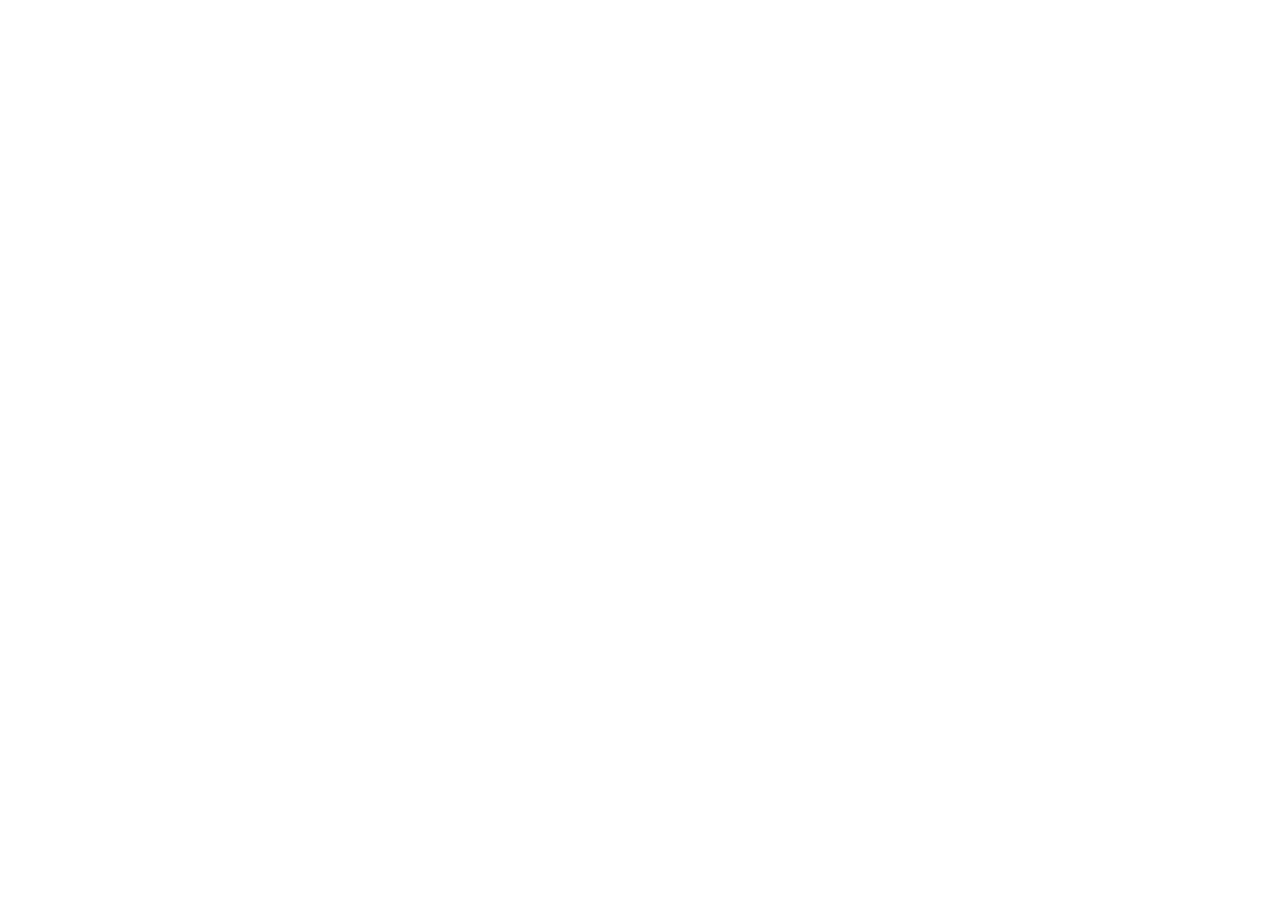
==== commit 68b97dfe: "Add files via upload" ====
--- a/index.html
+++ b/index.html
@@ -1,481 +1,30 @@
 <!DOCTYPE html>
-
-<html lang="zh-CN">
+<html lang="ru">
 <head>
-<meta charset="utf-8"/>
-<meta content="width=device-width,initial-scale=1,viewport-fit=cover" name="viewport"/>
-<meta content="#f6f0eb" name="theme-color"/>
-<title>НАШЕ — 两个人的空间</title>
-<style>
-:root{--bg:#f7f3ef;--paper:#fffdfb;--ink:#343139;--muted:#8d8790;--rose:#a76d78;--rose2:#ead8da;--wine:#704751;--line:#e9e1dc;--shadow:0 18px 55px rgba(75,52,48,.09);--r:26px}
-*{box-sizing:border-box}body{margin:0;background:linear-gradient(135deg,#f8f4f0,#f1ece8);font-family:Inter,ui-sans-serif,system-ui,-apple-system,BlinkMacSystemFont,"Segoe UI",sans-serif;color:var(--ink)}button,input,textarea,select{font:inherit}button{border:0;cursor:pointer}.app{max-width:520px;margin:auto;min-height:100vh;background:var(--bg);position:relative;overflow:hidden}.screen{min-height:100vh;padding:24px 20px 105px}.top{display:flex;justify-content:space-between;align-items:center;margin-bottom:22px}.brand{font-family:Georgia,serif;font-size:28px;letter-spacing:.08em}.tiny{font-size:12px;color:var(--muted)}.iconbtn{width:42px;height:42px;border-radius:50%;background:#fff;border:1px solid var(--line);box-shadow:0 5px 20px rgba(0,0,0,.04)}
-.hero{background:linear-gradient(145deg,#fffdfb,#f0e3e1);border:1px solid #eadfd9;border-radius:32px;padding:28px;box-shadow:var(--shadow);position:relative;overflow:hidden}.hero:after{content:"";position:absolute;width:180px;height:180px;border-radius:50%;right:-70px;top:-70px;background:rgba(170,110,122,.11)}.hero h1{font-family:Georgia,serif;font-size:31px;line-height:1.1;margin:6px 0 10px}.hero p{color:#746d73;line-height:1.55;margin:0}.couple{display:flex;align-items:center;gap:9px;color:var(--wine);font-weight:650}.counter{font-family:Georgia,serif;font-size:48px;margin-top:18px}.label{font-size:13px;color:var(--muted)}
-.sectionTitle{display:flex;justify-content:space-between;align-items:end;margin:28px 0 13px}.sectionTitle h2{font-family:Georgia,serif;margin:0;font-size:23px}.link{color:var(--rose);font-size:13px;font-weight:700;background:none}.cards{display:grid;gap:12px}.card{background:var(--paper);border:1px solid var(--line);border-radius:22px;padding:18px;box-shadow:0 7px 28px rgba(65,45,42,.05)}.card h3{margin:0 0 7px;font-size:16px}.card p{margin:0;color:#777178;line-height:1.45;font-size:14px}.row{display:flex;gap:10px;align-items:center}.pill{display:inline-flex;align-items:center;gap:6px;border-radius:999px;padding:7px 10px;background:#f5e9e9;color:var(--wine);font-size:12px}.grid2{display:grid;grid-template-columns:1fr 1fr;gap:11px}.feature{min-height:120px;padding:19px;border-radius:25px;background:#fff;border:1px solid var(--line);position:relative;overflow:hidden}.feature .big{font-size:30px}.feature strong{display:block;margin-top:10px}.feature span{font-size:12px;color:var(--muted)}
-.nav{position:fixed;z-index:30;bottom:0;left:50%;transform:translateX(-50%);width:min(520px,100%);padding:10px 10px calc(10px + env(safe-area-inset-bottom));background:rgba(255,253,251,.94);backdrop-filter:blur(18px);border-top:1px solid var(--line);display:grid;grid-template-columns:repeat(5,1fr)}.nav button{background:none;color:#aaa0a4;font-size:10px;display:flex;flex-direction:column;gap:4px;align-items:center}.nav button.active{color:var(--wine);font-weight:700}.nav .ni{font-size:20px}
-.back{background:none;color:var(--muted);padding:4px 0 18px}.list{display:grid;gap:10px}.listItem{background:#fff;border:1px solid var(--line);border-radius:20px;padding:16px;display:flex;gap:13px;align-items:center}.listItem .ico{font-size:26px;width:38px;text-align:center}.listItem strong{font-size:15px}.listItem small{display:block;color:var(--muted);margin-top:3px}.testTop{background:linear-gradient(145deg,#fff,#f2e8e7);border-radius:28px;padding:22px;border:1px solid var(--line);margin-bottom:15px}.progress{height:5px;background:#eadfdb;border-radius:99px;overflow:hidden;margin:15px 0 4px}.progress i{display:block;height:100%;background:var(--rose);border-radius:99px}.qcard{background:#fff;border:1px solid var(--line);border-radius:28px;padding:22px;box-shadow:var(--shadow)}.qnum{font-size:12px;color:var(--rose);font-weight:800;text-transform:uppercase;letter-spacing:.08em}.q{font-family:Georgia,serif;font-size:24px;line-height:1.28;margin:10px 0 19px}.hint{font-size:12px;color:var(--muted);margin:-8px 0 14px}.opts{display:grid;gap:9px}.opt{padding:14px 15px;border-radius:17px;background:#faf7f5;border:1px solid #e9e0dc;text-align:left;color:var(--ink);transition:.15s}.opt.selected{background:#f1e0e2;border-color:#bf8e98;color:#653f49}.opt .check{float:right;opacity:.55}.scale{display:flex;gap:7px;flex-wrap:wrap}.scale button{width:42px;height:42px;border-radius:13px;background:#faf7f5;border:1px solid var(--line)}.scale button.selected{background:var(--rose);color:white;border-color:var(--rose)}textarea,.input,select{width:100%;border:1px solid var(--line);border-radius:17px;padding:14px;background:#fcfaf8;outline:none}.actions{display:flex;gap:9px;margin-top:18px}.primary{flex:1;background:var(--wine);color:#fff;border-radius:17px;padding:14px 16px;font-weight:750}.secondary{background:#f3e9e7;color:var(--wine);border-radius:17px;padding:14px 16px;font-weight:700}.ghost{background:none;color:var(--muted);padding:12px}.reveal{margin-top:15px;padding:16px;border-radius:18px;background:#f7efed}.reveal strong{display:block;margin-bottom:6px}.muted{color:var(--muted)}
-.filter{display:grid;gap:10px;background:#fff;border:1px solid var(--line);border-radius:24px;padding:17px}.filter label{font-size:12px;color:var(--muted);display:block;margin-bottom:5px}.dateCard{min-height:72vh;border-radius:34px;background:linear-gradient(160deg,#fff9f5,#eee1dc);padding:25px 22px;position:relative;overflow:hidden;display:flex;flex-direction:column;justify-content:space-between;box-shadow:var(--shadow)}.dateCard .eyebrow{text-transform:uppercase;letter-spacing:.18em;font-size:11px;color:#8d6d70}.dateCard h1{font-family:Georgia,serif;font-size:37px;line-height:1.02;margin:14px 0}.dateReveal{position:relative;min-height:310px;border-radius:24px;overflow:hidden;background:linear-gradient(135deg,#e4e0dc,#bcb7b3);display:flex;align-items:center;justify-content:center;text-align:center;padding:30px}.dateReveal .under{font-family:Georgia,serif;font-size:24px;line-height:1.25;color:#4a4140}.scratch{position:absolute;inset:0;width:100%;height:100%;touch-action:none}.attempt{font-size:12px;color:#80777a;text-align:center;margin-top:8px}
-.calendar{display:grid;gap:10px}.event{padding:16px;border-radius:19px;background:#fff;border:1px solid var(--line);display:flex;justify-content:space-between;gap:10px}.event.done{background:#f2ebe8}.event strong{display:block}.event small{color:var(--muted)}
-.weHero{background:linear-gradient(145deg,#2f2a30,#54464d);color:white;border-radius:32px;padding:25px;min-height:205px;display:flex;flex-direction:column;justify-content:end;box-shadow:var(--shadow)}.weHero p{color:#ded5d9}.wish{border-left:4px solid var(--rose);padding-left:13px}.tagbar{display:flex;gap:8px;overflow:auto;padding-bottom:4px}.tag{white-space:nowrap;padding:9px 12px;border-radius:99px;background:#fff;border:1px solid var(--line);font-size:12px}.tag.on{background:#f0dfe1;color:var(--wine);border-color:#d4abb2}
-.modal{position:fixed;inset:0;background:rgba(34,29,31,.46);z-index:50;display:flex;align-items:end;justify-content:center}.sheet{width:min(520px,100%);background:var(--paper);border-radius:30px 30px 0 0;padding:23px;max-height:90vh;overflow:auto}.close{float:right;background:#f2ece9;border-radius:50%;width:34px;height:34px}.toast{position:fixed;z-index:60;left:50%;bottom:92px;transform:translateX(-50%);background:#332b30;color:#fff;padding:11px 16px;border-radius:99px;font-size:13px}.hidden{display:none!important}.dark{background:#201d20!important;color:#eee}.dark .app{background:#242124}.dark .card,.dark .feature,.dark .listItem,.dark .qcard,.dark .profileCard,.dark .day,.dark .event,.dark .wishItem,.dark .zodiacCard,.dark .filter{background:#2c282c;color:#eee;border-color:#40393f}.dark .hero,.dark .testTop{background:#30282b;color:#eee}.dark .muted,.dark .tiny,.dark .card p,.dark .listItem small{color:#b8adb3}.dark textarea,.dark .input,.dark select{background:#302c30;color:#eee;border-color:#494149}.dark .nav{background:rgba(36,33,36,.95);border-color:#40393f}.dark .opt,.dark .scale button,.dark .tag{background:#302c30;color:#eee;border-color:#494149}.notice{padding:14px;border-radius:18px;background:#f5ece9;color:#6e5960;font-size:13px;line-height:1.45}.danger{color:#8b3f4d}.langgrid{display:grid;grid-template-columns:1fr 1fr;gap:9px}.lang{padding:13px;border-radius:16px;border:1px solid var(--line);background:#fff;text-align:left}.lang.on{border-color:var(--rose);background:#f6e8e9}.profileCard{background:#fff;border:1px solid var(--line);border-radius:23px;padding:18px}.switch{display:flex;background:#f2ece9;border-radius:99px;padding:4px}.switch button{flex:1;background:none;padding:9px;border-radius:99px;color:var(--muted)}.switch button.on{background:#fff;color:var(--wine);box-shadow:0 3px 10px rgba(0,0,0,.06)}
-@media(min-width:700px){body{padding:18px}.app{border-radius:35px;box-shadow:0 25px 80px rgba(0,0,0,.12);min-height:calc(100vh - 36px)}.nav{bottom:18px;border-radius:0 0 35px 35px}}
-
-/* NASHE v4 product surfaces */
-.couplePhoto{min-height:220px;border-radius:30px;background:linear-gradient(145deg,#e9d7d6,#f7eee9);border:1px solid var(--line);overflow:hidden;position:relative;display:flex;align-items:center;justify-content:center;text-align:center;box-shadow:var(--shadow)}
-.couplePhoto img{width:100%;height:100%;object-fit:cover;position:absolute;inset:0}.photoPlaceholder{position:relative;z-index:1;color:#6d555b;padding:28px}.photoPlaceholder .names{font-family:Georgia,serif;font-size:30px;margin:10px 0}.photoPlaceholder p{color:#806f73;font-size:13px}.fullPage{min-height:calc(100vh - 105px)}
-.monthHead{display:flex;justify-content:space-between;align-items:center;margin-bottom:12px}.monthTitle{font-family:Georgia,serif;font-size:25px}.monthGrid{display:grid;grid-template-columns:repeat(7,1fr);gap:5px}.dow{text-align:center;color:var(--muted);font-size:10px;padding:5px 0}.day{min-height:56px;border:1px solid var(--line);border-radius:14px;background:#fff;padding:7px;position:relative}.day.muted{opacity:.38}.day.today{border-color:#b9828b;box-shadow:inset 0 0 0 1px #b9828b}.daynum{font-size:12px}.dots{display:flex;gap:3px;flex-wrap:wrap;margin-top:7px}.dot{width:6px;height:6px;border-radius:50%;background:#a76d78}.dot.date{background:#704751}.dot.step{background:#b9a29d}.dot.memory{background:#8e7881}.dayEvents{margin-top:14px;display:grid;gap:9px}.viewSwitch{display:flex;background:#f1ebe8;border-radius:15px;padding:3px}.viewSwitch button{flex:1;background:none;padding:8px;border-radius:12px;font-size:12px}.viewSwitch button.on{background:#fff;box-shadow:0 2px 8px rgba(0,0,0,.06);color:var(--wine);font-weight:700}
-.albumGrid{display:grid;grid-template-columns:repeat(2,1fr);gap:10px}.albumCard{background:#fff;border:1px solid var(--line);border-radius:22px;overflow:hidden}.albumPhoto{aspect-ratio:1/1;background:#eee;overflow:hidden}.albumPhoto img{width:100%;height:100%;object-fit:cover}.albumInfo{padding:12px}.albumInfo small{color:var(--muted)}
-.cosmosHero{background:linear-gradient(145deg,#302a36,#5b4c61);color:#fff;border-radius:32px;padding:26px;box-shadow:var(--shadow)}.zodiacCard{background:#fff;border:1px solid var(--line);border-radius:25px;padding:20px}.zodiacGlyph{font-size:48px}.cosmosGrid{display:grid;gap:12px}.twoCols{display:grid;grid-template-columns:1fr 1fr;gap:10px}
-.wishItem{background:#fff;border:1px solid var(--line);border-radius:20px;padding:15px}.wishItem .wishMeta{font-size:11px;color:var(--muted);margin-top:5px}.wishItem a{color:var(--rose);font-size:12px;word-break:break-all}.statusRow{display:flex;gap:7px;overflow:auto}.statusRow .tag{cursor:pointer}.dateReveal.revealed .scratch{display:none}
-.legend{display:flex;gap:8px;flex-wrap:wrap;margin:10px 0 4px;font-size:11px;color:#777}.legend span{display:inline-flex;align-items:center;gap:4px}.dot{display:inline-block;width:7px;height:7px;border-radius:50%;margin-right:2px}.dot.date{background:#b36b7a}.dot.event{background:#c49a55}.dot.task{background:#8b7d9a}.dot.plant{background:#71977a}.dot.pet{background:#9a7b62}.dot.cleaning{background:#7d94a8}.dot.shopping{background:#a8896a}.dot.lesson{background:#6f819d}.dot.other{background:#8e8e8e}.dot.memory{background:#c45c72}.albumCard{cursor:pointer;overflow:hidden}.albumPhoto{height:190px;background:#f3ece9}.albumPhoto img{width:100%;height:100%;object-fit:cover;display:block}.albumInfo{padding:12px}.albumThumbs{display:flex;gap:5px;margin-top:7px}.albumThumbs img{width:42px;height:42px;object-fit:cover;border-radius:8px}.memoryViewer{position:fixed;inset:0;background:rgba(30,22,25,.94);z-index:100;display:flex;flex-direction:column;color:#fff}.memoryViewer .mvTop{display:flex;justify-content:space-between;align-items:center;padding:18px}.memoryViewer .mvImage{flex:1;display:flex;align-items:center;justify-content:center;padding:0 14px}.memoryViewer .mvImage img{max-width:100%;max-height:62vh;object-fit:contain;border-radius:16px}.memoryViewer .mvInfo{padding:14px 18px 24px}.typeSelect{display:grid;grid-template-columns:repeat(2,1fr);gap:7px;margin-top:8px}.typeSelect button{text-align:left;padding:10px;border:1px solid var(--line);border-radius:12px;background:#fff}.typeSelect button.on{border-color:#a76d78;background:#faf1f2}.rtl{direction:rtl}.rtl .top,.rtl .row{direction:rtl}.rtl .bottomNav{direction:rtl}.rtl .iconbtn{transform:none}.rtl input,.rtl textarea,.rtl select{text-align:right}.rtl .listItem,.rtl .event,.rtl .hero{text-align:right}@media(max-width:520px){.rtl .bottomNav button{font-size:11px}}
-
-/* 简体中文 / Simplified Chinese design layer */
-html[lang="zh-CN"] body{font-family:"Noto Sans SC","PingFang SC","Microsoft YaHei","Heiti SC",system-ui,-apple-system,BlinkMacSystemFont,"Segoe UI",sans-serif;line-height:1.55;word-break:normal;overflow-wrap:anywhere}
-html[lang="zh-CN"] .brand,html[lang="zh-CN"] .hero h1,html[lang="zh-CN"] .sectionTitle h2,html[lang="zh-CN"] .q,html[lang="zh-CN"] .dateCard h1,html[lang="zh-CN"] .dateReveal .under,html[lang="zh-CN"] .monthTitle,html[lang="zh-CN"] .photoPlaceholder .names{font-family:"Noto Sans SC","PingFang SC","Microsoft YaHei","Heiti SC",system-ui,sans-serif;letter-spacing:0}
-html[lang="zh-CN"] .hero h1{font-size:29px;line-height:1.28;margin:6px 0 11px}
-html[lang="zh-CN"] .hero p,html[lang="zh-CN"] .card p,html[lang="zh-CN"] .notice{line-height:1.65}
-html[lang="zh-CN"] .sectionTitle h2{font-size:22px;line-height:1.35}
-html[lang="zh-CN"] .card h3,html[lang="zh-CN"] .listItem strong{font-size:16px;line-height:1.45}
-html[lang="zh-CN"] .listItem{padding:15px 14px;gap:11px}
-html[lang="zh-CN"] .listItem small{line-height:1.45}
-html[lang="zh-CN"] .q{font-size:22px;line-height:1.5;margin:10px 0 20px}
-html[lang="zh-CN"] .qnum{letter-spacing:0;font-size:11px}
-html[lang="zh-CN"] .opt{padding:13px 14px;line-height:1.55;min-height:46px}
-html[lang="zh-CN"] .primary,html[lang="zh-CN"] .secondary{min-height:46px;line-height:1.45}
-html[lang="zh-CN"] .actions{align-items:stretch}
-html[lang="zh-CN"] .pill{line-height:1.45;white-space:normal}
-html[lang="zh-CN"] .tag{line-height:1.4}
-html[lang="zh-CN"] .dateCard h1{font-size:33px;line-height:1.2}
-html[lang="zh-CN"] .dateCard .eyebrow{letter-spacing:.08em}
-html[lang="zh-CN"] .dateReveal .under{font-size:22px;line-height:1.5}
-html[lang="zh-CN"] .nav button{font-size:11px;line-height:1.25;white-space:nowrap}
-html[lang="zh-CN"] .nav .ni{font-size:19px}
-html[lang="zh-CN"] .sheet{padding:21px 19px;line-height:1.6}
-html[lang="zh-CN"] .sheet h2{line-height:1.35}
-html[lang="zh-CN"] textarea,html[lang="zh-CN"] .input,html[lang="zh-CN"] select{line-height:1.5}
-html[lang="zh-CN"] .lang{line-height:1.4}
-@media(max-width:360px){html[lang="zh-CN"] .screen{padding-left:16px;padding-right:16px}html[lang="zh-CN"] .grid2{grid-template-columns:1fr}html[lang="zh-CN"] .q{font-size:21px}}
-</style>
-<style>
-.imageOpts{display:grid;grid-template-columns:1fr 1fr;gap:12px}
-.imageOpt{min-height:116px;display:flex;flex-direction:column;align-items:flex-start;justify-content:flex-end;gap:9px;text-align:left;padding:12px;position:relative}
-.imagePlaceholder{width:100%;height:150px;border-radius:14px;overflow:hidden;background:#eee;display:block}.imagePlaceholder img{width:100%;height:100%;display:block;object-fit:cover}
-.imageOpt .check{position:absolute;right:10px;top:10px}
-@media(max-width:420px){.imageOpts{grid-template-columns:1fr 1fr}}
-.rankList{display:grid;gap:8px;margin-top:10px}.rankOpt{display:grid;grid-template-columns:34px 1fr;align-items:center;text-align:left}.rankNum{width:28px;height:28px;border-radius:50%;display:flex;align-items:center;justify-content:center;background:#f1ece8;font-weight:700}.rankOpt.selected .rankNum{background:var(--rose);color:#fff}.rankOpt.selected{border-color:var(--rose)}
-</style>
-<style>
-.summaryGrid{display:grid;gap:10px}.summaryItem{background:#fff;border:1px solid var(--line);border-radius:18px;padding:13px}.summaryQ{font-size:12px;color:var(--muted);margin-bottom:7px}.summaryAns{font-size:14px;line-height:1.45}.summaryPrivate{background:#f8f5f3;color:#777;font-size:12px}.weekList{display:grid;gap:10px}.weekDay{background:#fff;border:1px solid var(--line);border-radius:18px;padding:12px}.eventActions{display:flex;gap:6px;flex-wrap:wrap;margin-top:8px}.zadBox{background:#fbf7f4;border:1px solid var(--line);border-radius:18px;padding:14px;margin-top:12px}
-</style>
-<meta content="v16" name="nashe-version"/>
-<style>
-html[dir='rtl'] .topbar, html[dir='rtl'] .row, html[dir='rtl'] .nav, html[dir='rtl'] .eventActions{direction:rtl}
-html[dir='rtl'] .back, html[dir='rtl'] .nav button[data-dir], html[dir='rtl'] .arrow-left{transform:scaleX(-1)}
-html[dir='rtl'] input, html[dir='rtl'] textarea, html[dir='rtl'] select{text-align:right;direction:rtl}
-.langgrid .lang{white-space:nowrap}
-</style>
+<meta charset="utf-8">
+<meta name="viewport" content="width=device-width, initial-scale=1, viewport-fit=cover">
+<meta name="theme-color" content="#f6f0eb">
+<meta name="description" content="НАШЕ — приложение для пары: календарь, игры, свидания, вопросы друг другу и общие воспоминания.">
+<meta name="apple-mobile-web-app-capable" content="yes">
+<meta name="mobile-web-app-capable" content="yes">
+<meta name="apple-mobile-web-app-status-bar-style" content="default">
+<meta name="apple-mobile-web-app-title" content="НАШЕ">
+<title>НАШЕ — пространство для двоих</title>
+<link rel="icon" href="assets/icons/icon.svg" type="image/svg+xml">
+<link rel="apple-touch-icon" href="assets/icons/icon.svg">
+<link rel="manifest" href="manifest.webmanifest">
+<link rel="stylesheet" href="css/styles.css">
+<link rel="stylesheet" href="css/responsive.css">
 </head>
-<body><div class="app" id="app"></div><script>
-const I18N={
-'Русский':{'Календарь':'Календарь','Игры':'Игры','Свидания':'Свидания','Мы':'Мы','Главная':'Главная','Wish-list':'Wish-list','Фотоальбом':'Фотоальбом','Космос':'Космос','Наша фотография':'Наша фотография','Добавить нашу фотографию':'Добавить нашу фотографию','дней вместе':'дней вместе','Сегодня':'Сегодня','Быстрый вход':'Быстрый вход','Поговорим':'Поговорим','Вопросы для двоих':'Вопросы для двоих','Свидание':'Свидание','Создать и открыть':'Создать и открыть','сохранено':'сохранено','воспоминаний':'воспоминаний','Наша история':'Наша история','Ваши сокровища':'Ваши сокровища','Ваши знаки':'Ваши знаки','Добавить':'Добавить','Изменить':'Изменить','Удалить':'Удалить','сохранить':'сохранить','Месяц':'Месяц','Неделя':'Неделя','Список':'Список','Все':'Все','Легко':'Легко','Интересно':'Интересно','Глубже':'Глубже','Очень глубоко':'Очень глубоко','тестов':'тестов','вопросов':'вопросов','подборок':'подборок','без подсчёта':'без подсчёта','желаний':'желаний','Что хочется?':'Что хочется?','Ссылка на товар или место (необязательно)':'Ссылка на товар или место (необязательно)','Добавить желание':'Добавить желание','Открыть ссылку':'Открыть ссылку','Добавлено':'Добавлено','до 5':'до 5','до 2':'до 2','фото на воспоминание':'фото на воспоминание','фото':'фото','Новое воспоминание':'Новое воспоминание','Один момент':'Один момент','Подпись':'Подпись','Место (необязательно)':'Место (необязательно)','Сохранить':'Сохранить','Сохранено ❤️':'Сохранено ❤️','Фото пары':'Фото пары','Заменить фото':'Заменить фото','Сохранить фото':'Сохранить фото','Фото сохранено ❤️':'Фото сохранено ❤️','Ваш космос':'Ваш космос','Три точки, которые интересно узнать о себе':'Три точки, которые интересно узнать о себе','Первый знак · Солнце':'Первый знак · Солнце','Второй знак · Луна':'Второй знак · Луна','Асцендент':'Асцендент','Дата рождения':'Дата рождения','Город рождения':'Город рождения','Сохранить данные':'Сохранить данные','Интересное наблюдение':'Интересное наблюдение','Выберите день':'Выберите день','Добавить событие':'Добавить событие','На этот день ничего не запланировано.':'На этот день ничего не запланировано.','Все события':'Все события','Событий пока нет.':'Событий пока нет.','Нет событий':'Нет событий','Вернуть':'Вернуть','Завершить':'Завершить','Изменить':'Изменить','Изменить событие':'Изменить событие','Наше событие':'Наше событие','Удалить это событие?':'Удалить это событие?','Удалить':'Удалить','Когда ваше свидание?':'Когда ваше свидание?','Добавить в календарь':'Добавить в календарь','Наш маленький шаг':'Наш маленький шаг','После ответа его можно будет добавить в календарь.':'После ответа его можно будет добавить в календарь.','Добавить наш шаг в календарь':'Добавить наш шаг в календарь','Сначала запишите ваш маленький шаг.':'Сначала запишите ваш маленький шаг.','Ваш результат':'Ваш результат','Тест завершён':'Тест завершён','Теперь, когда оба закончили, ответы можно спокойно посмотреть вместе.':'Теперь, когда оба закончили, ответы можно спокойно посмотреть вместе.','приватных вопросов остаются только у автора и не показываются в общем результате.':'приватных вопросов остаются только у автора и не показываются в общем результате.','Различия не означают, что кто-то прав. Это повод спросить друг друга «почему?».':'Различия не означают, что кто-то прав. Это повод спросить друг друга «почему?».','Твоя часть завершена':'Твоя часть завершена','Ответы не показываются во время прохождения. Когда второй человек завершит этот же тест, вы увидите общий результат в конце.':'Ответы не показываются во время прохождения. Когда второй человек завершит этот же тест, вы увидите общий результат в конце.','Можно передать телефон партнёру или войти с его устройства.':'Можно передать телефон партнёру или войти с его устройства.','Нет ответа':'Нет ответа','Пропущено':'Пропущено'},
-'English':{'Календарь':'Calendar','Игры':'Games','Свидания':'Dates','Мы':'Us','Главная':'Home','Wish-list':'Wish-list','Фотоальбом':'Photo album','Космос':'Cosmos','Наша фотография':'Our photo','Добавить нашу фотографию':'Add our photo','дней вместе':'days together','Сегодня':'Today','Быстрый вход':'Quick access','Поговорим':'Talk','Вопросы для двоих':'Questions for two','Свидание':'Date','Создать и открыть':'Create & reveal','сохранено':'saved','воспоминаний':'memories','Наша история':'Our story','Ваши сокровища':'Your treasures','Ваши знаки':'Your signs','Добавить':'Add','Изменить':'Change','Удалить':'Delete','Месяц':'Month','Неделя':'Week','Список':'List','Все':'All','Легко':'Easy','Интересно':'Interesting','Глубже':'Deeper','Очень глубоко':'Very deep','тестов':'tests','вопросов':'questions','подборок':'collections','без подсчёта':'no score','желаний':'wishes','Что хочется?':'What do you want?','Ссылка на товар или место (необязательно)':'Product or place link (optional)','Добавить желание':'Add wish','Открыть ссылку':'Open link','Добавлено':'Added','фото на воспоминание':'photos per memory','фото':'photos','Новое воспоминание':'New memory','Один момент':'One moment','Подпись':'Caption','Место (необязательно)':'Place (optional)','Сохранить':'Save','Сохранено ❤️':'Saved ❤️','Фото пары':'Couple photo','Заменить фото':'Replace photo','Сохранить фото':'Save photo','Фото сохранено ❤️':'Photo saved ❤️','Ваш космос':'Your Cosmos','Три точки, которые интересно узнать о себе':'Three points worth exploring','Первый знак · Солнце':'First sign · Sun','Второй знак · Луна':'Second sign · Moon','Асцендент':'Rising sign','Дата рождения':'Birth date','Город рождения':'Birth city','Сохранить данные':'Save details','Интересное наблюдение':'Interesting note','Выберите день':'Choose a day','Добавить событие':'Add event','На этот день ничего не запланировано.':'Nothing planned for this day.'},
-'中文':{'Календарь':'日历','Игры':'游戏','Свидания':'约会','Мы':'我们','Главная':'首页','Фотоальбом':'相册','Космос':'星空','Наша фотография':'我们的照片','Wish-list':'愿望清单','Сегодня':'今天','Поговорим':'聊一聊','Свидание':'约会','сохранено':'已保存','воспоминаний':'回忆'},
-'Español':{'Календарь':'Calendario','Игры':'Juegos','Свидания':'Citas','Мы':'Nosotros','Главная':'Inicio','Фотоальбом':'Álbum de fotos','Космос':'Cosmos','Наша фотография':'Nuestra foto','Wish-list':'Lista de deseos','Сегодня':'Hoy','Поговорим':'Hablemos','Свидание':'Cita','сохранено':'guardado','воспоминаний':'recuerdos'},
-'Français':{'Календарь':'Calendrier','Игры':'Jeux','Свидания':'Rendez-vous','Мы':'Nous','Главная':'Accueil','Фотоальбом':'Album photo','Космос':'Cosmos','Наша фотография':'Notre photo','Wish-list':'Liste de souhaits','Сегодня':"Aujourd’hui",'Поговорим':'Parlons-en','Свидание':'Rendez-vous','сохранено':'enregistré','воспоминаний':'souvenirs'},
-'Português':{'Календарь':'Calendário','Игры':'Jogos','Свидания':'Encontros','Мы':'Nós','Главная':'Início','Фотоальбом':'Álbum de fotos','Космос':'Cosmos','Наша фотография':'Nossa foto','Wish-list':'Lista de desejos','Сегодня':'Hoje','Поговорим':'Conversar','Свидание':'Encontro','сохранено':'salvo','воспоминаний':'memórias'},
-'Bahasa Indonesia':{'Календарь':'Kalender','Игры':'Permainan','Свидания':'Kencan','Мы':'Kita','Главная':'Beranda','Фотоальбом':'Album foto','Космос':'Kosmos','Наша фотография':'Foto kita','Wish-list':'Daftar keinginan','Сегодня':'Hari ini','Поговорим':'Bicara','Свидание':'Kencan','сохранено':'tersimpan','воспоминаний':'kenangan'},
-'हिन्दी':{'Календарь':'कैलेंडर','Игры':'गेम्स','Свидания':'डेट्स','Мы':'हम','Главная':'होम','Фотоальбом':'फोटो एल्बम','Космос':'कॉसमॉस','Наша фотография':'हमारी फोटो','Wish-list':'विशलिस्ट','Сегодня':'आज','Поговорим':'बात करें','Свидание':'डेट','сохранено':'सहेजा गया','воспоминаний':'यादें'},
-'العربية':{'Календарь':'التقويم','Игры':'الألعاب','Свидания':'المواعيد','Мы':'نحن','Главная':'الرئيسية','Фотоальбом':'ألبوم الصور','Космос':'الكون','Наша фотография':'صورتنا','Wish-list':'قائمة الأمنيات','Сегодня':'اليوم','Поговорим':'لنتحدث','Свидание':'موعد','сохранено':'محفوظ','воспоминаний':'ذكريات'},
-'বাংলা':{'Календарь':'ক্যালেন্ডার','Игры':'গেমস','Свидания':'ডেট','Мы':'আমরা','Главная':'হোম','Фотоальбом':'ফটো অ্যালবাম','Космос':'মহাকাশ','Наша фотография':'আমাদের ছবি','Wish-list':'ইচ্ছার তালিকা','Сегодня':'আজ','Поговорим':'কথা বলি','Свидание':'ডেট','сохранено':'সংরক্ষিত','воспоминаний':'স্মৃতি'},
-};
-function tr(x){const l=state?.lang||'Русский';return I18N[l]?.[x]||I18N['Русский']?.[x]||x}
-// NASHE' v5 — curated four-language interface pack. Question content keeps the source wording until its editorial translation is approved.
-const LANG4={
-'Русский':{'Язык изменён':'Язык изменён','Назад':'Назад','Вопрос':'Вопрос','Дальше':'Дальше','Завершить':'Завершить','Пропустить':'Пропустить','Ответ сохранён':'Ответ сохранён','Открыть ответы':'Открыть ответы','Оба ответа готовы':'Оба ответа готовы','Ваши ответы разные':'Ваши ответы разные','Ваши ответы совпали':'Ваши ответы совпали','Обсудить':'Обсудить'},
-'English':{'Язык изменён':'Language changed','Назад':'Back','Вопрос':'Question','Дальше':'Next','Завершить':'Finish','Пропустить':'Skip','Ответ сохранён':'Answer saved','Открыть ответы':'Reveal answers','Оба ответа готовы':'Both answers are ready','Ваши ответы разные':'Your answers are different','Ваши ответы совпали':'Your answers match','Обсудить':'Discuss','из':'of','Все события':'All events','Событий пока нет.':'No events yet.','Нет событий':'No events','Вернуть':'Undo','Завершить':'Complete','Изменить':'Edit','Изменить событие':'Edit event','Наше событие':'Our event','Удалить это событие?':'Delete this event?','Когда ваше свидание?':'When is your date?','Добавить в календарь':'Add to calendar','Наш маленький шаг':'Our small step','После ответа его можно будет добавить в календарь.':'After answering, you can add it to the calendar.','Добавить наш шаг в календарь':'Add our step to calendar','Сначала запишите ваш маленький шаг.':'Write your small step first.','Ваш результат':'Your result','Тест завершён':'Test complete','Теперь, когда оба закончили, ответы можно спокойно посмотреть вместе.':'Now that you both finished, you can view the answers together.','Твоя часть завершена':'Your part is complete','Ответы не показываются во время прохождения. Когда второй человек завершит этот же тест, вы увидите общий результат в конце.':'Answers stay hidden during the test. When the other person finishes the same test, you will see the result at the end.','Можно передать телефон партнёру или войти с его устройства.':'You can hand the phone to your partner or sign in on their device.','Нет ответа':'No answer','Пропущено':'Skipped','из':'of','Готово':'Done','Вы закончили тест':'You finished the test','Вернуться к играм':'Back to games','Ваши ответы':'Your answers','Различие не означает, что кто-то прав. Спросите друг друга, почему ответ именно такой.':'A difference does not mean someone is right. Ask each other why the answer feels right.','Напиши так, как хочется…':'Write whatever feels natural…','Напиши пункты по порядку, от самого важного к менее важному…':'Write the items in order, from most important to least important…','Сначала напиши, что, по-твоему, выберет партнёр…':'First write what you think your partner would choose…','В парном режиме первый человек делает предположение, а партнёр отвечает отдельно. Ответы открываются только после двух ответов.':'In couple mode, one person makes a guess and the partner answers separately. Answers are revealed only after both respond.','Можно пропустить — это останется нейтральным для партнёра.':'You can skip — your partner will only see a neutral card.'},
-'中文':{'Язык изменён':'语言已切换','Назад':'返回','Вопрос':'问题','Дальше':'下一题','Завершить':'完成','Пропустить':'跳过','Ответ сохранён':'答案已保存','Открыть ответы':'查看答案','Оба ответа готовы':'双方都已回答','Ваши ответы разные':'你们的答案不同','Ваши ответы совпали':'你们的答案一致','Обсудить':'一起聊聊','из':'共','Готово':'完成','Вы закончили тест':'测试完成','Вернуться к играм':'返回游戏','Ваши ответы':'你们的答案','Различие не означает, что кто-то прав. Спросите друг друга, почему ответ именно такой.':'不同并不代表谁对谁错。问问彼此，为什么会这样回答。','Напиши так, как хочется…':'写下你真实的想法…','Напиши пункты по порядку, от самого важного к менее важному…':'按重要程度写下顺序…','Сначала напиши, что, по-твоему, выберет партнёр…':'先写下你认为伴侣会选择什么…','В парном режиме первый человек делает предположение, а партнёр отвечает отдельно. Ответы открываются только после двух ответов。':'两人模式下，一人先猜，另一人独立回答。双方回答后才能查看。','Можно пропустить — это останется нейтральным для партнёра.':'可以跳过，伴侣只会看到中性的卡片。'},
-'Español':{'Язык изменён':'Idioma cambiado','Назад':'Atrás','Вопрос':'Pregunta','Дальше':'Siguiente','Завершить':'Terminar','Пропустить':'Saltar','Ответ сохранён':'Respuesta guardada','Открыть ответы':'Ver respuestas','Оба ответа готовы':'Ambos han respondido','Ваши ответы разные':'Sus respuestas son diferentes','Ваши ответы совпали':'Sus respuestas coinciden','Обсудить':'Hablarlo','из':'de','Готово':'Listo','Вы закончили тест':'Has terminado el test','Вернуться к играм':'Volver a juegos','Ваши ответы':'Sus respuestas','Различие не означает, что кто-то прав. Спросите друг друга, почему ответ именно такой.':'Una diferencia no significa que alguien tenga razón. Pregúntense por qué cada uno respondió así.','Напиши так, как хочется…':'Escribe lo que te salga de forma natural…','Напиши пункты по порядку, от самого важного к менее важному…':'Escribe los puntos por orden de importancia…','Сначала напиши, что, по-твоему, выберет партнёр…':'Primero escribe qué crees que elegiría tu pareja…','В парном режиме первый человек делает предположение, а партнёр отвечает отдельно. Ответы открываются только после двух ответов.':'En modo pareja, una persona hace una predicción y la otra responde por separado. Las respuestas se revelan cuando ambos responden.','Можно пропустить — это останется нейтральным для партнёра.':'Puedes saltarlo; tu pareja solo verá una tarjeta neutral.'}
-};
-const _tr=tr; tr=function(x){return tr2(x)};
-const LANG_META={
-'Русский':{flag:'🇷🇺',dir:'ltr'},'English':{flag:'🇬🇧',dir:'ltr'},'中文':{flag:'🇨🇳',dir:'ltr'},'Español':{flag:'🇪🇸',dir:'ltr'},'Français':{flag:'🇫🇷',dir:'ltr'},'Português':{flag:'🇵🇹',dir:'ltr'},'Bahasa Indonesia':{flag:'🇮🇩',dir:'ltr'},'हिन्दी':{flag:'🇮🇳',dir:'ltr'},'العربية':{flag:'🇸🇦',dir:'rtl'},'বাংলা':{flag:'🇧🇩',dir:'ltr'}
-};
-const COMMON_I18N={
-'English':{'Профиль':'Profile','Ваш режим':'Your mode','Язык приложения':'App language','Звуки':'Sounds','Вкл':'On','Выкл':'Off','Тема':'Theme','Светлая':'Light','Тёмная':'Dark','Завершить пространство':'Close space','Отключает общую комнату без сообщений партнёру с просьбой продолжить общение.':'Closes the shared space without sending your partner a message asking them to continue.','Завершить':'Finish','Язык изменён':'Language changed','Растения':'Plants','Животное':'Pet','Уборка':'Cleaning','Покупки':'Shopping','Урок / задание':'Lesson / task','Другое':'Other','Задача':'Task','Событие':'Event','Путешествия':'Travel','Семья':'Family','Финансы':'Finance','Друзья':'Friends','Моральные ценности':'Moral values','Хобби и интересы':'Hobbies & interests','Школа и прошлое':'School & past','Животные':'Animals','Временные трудности':'Temporary difficulties','Дети и родительство':'Children & parenthood','Отношения':'Relationships','Темы для размышлений':'Topics to reflect on','18+ / Взрослые разговоры':'18+ / Adult conversations'},
-'中文':{'Профиль':'个人资料','Ваш режим':'你的模式','Язык приложения':'应用语言','Звуки':'声音','Вкл':'开','Выкл':'关','Тема':'主题','Светлая':'浅色','Тёмная':'深色','Завершить пространство':'关闭空间','Язык изменён':'语言已切换','Растения':'植物','Животное':'宠物','Уборка':'清洁','Покупки':'购物','Урок / задание':'课程 / 任务','Другое':'其他','Задача':'任务','Событие':'事件','Путешествия':'旅行','Семья':'家庭','Финансы':'财务','Друзья':'朋友','Моральные ценности':'价值观','Хобби и интересы':'兴趣爱好','Школа и прошлое':'学校与过去','Животные':'动物','Временные трудности':'暂时的困难','Дети и родительство':'孩子与育儿','Отношения':'关系','Темы для размышлений':'思考话题','18+ / Взрослые разговоры':'18+ / 成人对话'},
-'Español':{'Профиль':'Perfil','Ваш режим':'Tu modo','Язык приложения':'Idioma de la app','Звуки':'Sonidos','Вкл':'Activado','Выкл':'Desactivado','Тема':'Tema','Светлая':'Claro','Тёмная':'Oscuro','Завершить пространство':'Cerrar espacio','Язык изменён':'Idioma cambiado','Растения':'Plantas','Животное':'Mascota','Уборка':'Limpieza','Покупки':'Compras','Урок / задание':'Lección / tarea','Другое':'Otro','Задача':'Tarea','Событие':'Evento','Путешествия':'Viajes','Семья':'Familia','Финансы':'Finanzas','Друзья':'Amigos','Моральные ценности':'Valores','Хобби и интересы':'Aficiones e intereses','Школа и прошлое':'Escuela y pasado','Животные':'Animales','Временные трудности':'Dificultades temporales','Дети и родительство':'Hijos y crianza','Отношения':'Relaciones','Темы для размышлений':'Temas para reflexionar','18+ / Взрослые разговоры':'18+ / Conversaciones adultas'},
-'Français':{'Профиль':'Profil','Ваш режим':'Votre mode','Язык приложения':'Langue de l’app','Звуки':'Sons','Вкл':'Activés','Выкл':'Désactivés','Тема':'Thème','Светлая':'Clair','Тёмная':'Sombre','Завершить пространство':'Fermer l’espace','Язык изменён':'Langue modifiée','Растения':'Plantes','Животное':'Animal','Уборка':'Ménage','Покупки':'Achats','Урок / задание':'Cours / tâche','Другое':'Autre','Задача':'Tâche','Событие':'Événement','Путешествия':'Voyages','Семья':'Famille','Финансы':'Finances','Друзья':'Amis','Моральные ценности':'Valeurs','Хобби и интересы':'Loisirs et centres d’intérêt','Школа и прошлое':'École et passé','Животные':'Animaux','Временные трудности':'Difficultés temporaires','Дети и родительство':'Enfants et parentalité','Отношения':'Relations','Темы для размышлений':'Sujets de réflexion','18+ / Взрослые разговоры':'18+ / Conversations adultes'},
-'Português':{'Профиль':'Perfil','Ваш режим':'Seu modo','Язык приложения':'Idioma do app','Звуки':'Sons','Вкл':'Ligado','Выкл':'Desligado','Тема':'Tema','Светлая':'Claro','Тёмная':'Escuro','Завершить пространство':'Fechar espaço','Язык изменён':'Idioma alterado','Растения':'Plantas','Животное':'Animal','Уборка':'Limpeza','Покупки':'Compras','Урок / задание':'Aula / tarefa','Другое':'Outro','Задача':'Tarefa','Событие':'Evento','Путешествия':'Viagens','Семья':'Família','Финансы':'Finanças','Друзья':'Amigos','Моральные ценности':'Valores morais','Хобби и интересы':'Hobbies e interesses','Школа и прошлое':'Escola e passado','Животные':'Animais','Временные трудности':'Dificuldades temporárias','Дети и родительство':'Filhos e parentalidade','Отношения':'Relacionamentos','Темы для размышлений':'Temas para refletir','18+ / Взрослые разговоры':'18+ / Conversas adultas'},
-'Bahasa Indonesia':{'Профиль':'Profil','Ваш режим':'Mode Anda','Язык приложения':'Bahasa aplikasi','Звуки':'Suara','Вкл':'Aktif','Выкл':'Nonaktif','Тема':'Tema','Светлая':'Terang','Тёмная':'Gelap','Завершить пространство':'Tutup ruang','Язык изменён':'Bahasa diubah','Растения':'Tanaman','Животное':'Hewan peliharaan','Уборка':'Bersih-bersih','Покупки':'Belanja','Урок / задание':'Pelajaran / tugas','Другое':'Lainnya','Задача':'Tugas','Событие':'Acara','Путешествия':'Perjalanan','Семья':'Keluarga','Финансы':'Keuangan','Друзья':'Teman','Моральные ценности':'Nilai moral','Хобби и интересы':'Hobi & minat','Школа и прошлое':'Sekolah & masa lalu','Животные':'Hewan','Временные трудности':'Kesulitan sementara','Дети и родительство':'Anak & pengasuhan','Отношения':'Hubungan','Темы для размышлений':'Topik untuk direnungkan','18+ / Взрослые разговоры':'18+ / Percakapan dewasa'},
-'हिन्दी':{'Профиль':'प्रोफ़ाइल','Ваш режим':'आपका मोड','Язык приложения':'ऐप की भाषा','Звуки':'ध्वनि','Вкл':'चालू','Выкл':'बंद','Тема':'थीम','Светлая':'लाइट','Тёмная':'डार्क','Завершить пространство':'स्पेस बंद करें','Язык изменён':'भाषा बदली गई','Растения':'पौधे','Животное':'पालतू जानवर','Уборка':'सफाई','Покупки':'खरीदारी','Урок / задание':'पाठ / कार्य','Другое':'अन्य','Задача':'कार्य','Событие':'कार्यक्रम','Путешествия':'यात्राएँ','Семья':'परिवार','Финансы':'वित्त','Друзья':'दोस्त','Моральные ценности':'नैतिक मूल्य','Хобби и интересы':'शौक और रुचियाँ','Школа и прошлое':'स्कूल और अतीत','Животные':'जानवर','Временные трудности':'अस्थायी कठिनाइयाँ','Дети и родительство':'बच्चे और पालन-पोषण','Отношения':'रिश्ते','Темы для размышлений':'विचार के विषय','18+ / Взрослые разговоры':'18+ / वयस्क बातचीत'},
-'العربية':{'Профиль':'الملف الشخصي','Ваш режим':'وضعك','Язык приложения':'لغة التطبيق','Звуки':'الأصوات','Вкл':'تشغيل','Выкл':'إيقاف','Тема':'المظهر','Светлая':'فاتح','Тёмная':'داكن','Завершить пространство':'إغلاق المساحة','Язык изменён':'تم تغيير اللغة','Растения':'النباتات','Животное':'الحيوان الأليف','Уборка':'التنظيف','Покупки':'التسوق','Урок / задание':'درس / مهمة','Другое':'أخرى','Задача':'مهمة','Событие':'حدث','Путешествия':'السفر','Семья':'العائلة','Финансы':'المال','Друзья':'الأصدقاء','Моральные ценности':'القيم','Хобби и интересы':'الهوايات والاهتمامات','Школа и прошлое':'المدرسة والماضي','Животные':'الحيوانات','Временные трудности':'الصعوبات المؤقتة','Дети и родительство':'الأطفال والأبوة','Отношения':'العلاقات','Темы для размышлений':'مواضيع للتفكير','18+ / Взрослые разговоры':'18+ / محادثات للبالغين'},
-'বাংলা':{'Профиль':'প্রোফাইল','Ваш режим':'আপনার মোড','Язык приложения':'অ্যাপের ভাষা','Звуки':'শব্দ','Вкл':'চালু','Выкл':'বন্ধ','Тема':'থিম','Светлая':'লাইট','Тёмная':'ডার্ক','Завершить пространство':'স্পেস বন্ধ করুন','Язык изменён':'ভাষা পরিবর্তন হয়েছে','Растения':'গাছপালা','Животное':'পোষা প্রাণী','Уборка':'পরিষ্কার','Покупки':'কেনাকাটা','Урок / задание':'পাঠ / কাজ','Другое':'অন্যান্য','Задача':'কাজ','Событие':'ইভেন্ট','Путешествия':'ভ্রমণ','Семья':'পরিবার','Финансы':'অর্থনীতি','Друзья':'বন্ধুরা','Моральные ценности':'নৈতিক মূল্যবোধ','Хобби и интересы':'শখ ও আগ্রহ','Школа и прошлое':'স্কুল ও অতীত','Животные':'প্রাণী','Временные трудности':'অস্থায়ী কঠিন সময়','Дети и родительство':'শিশু ও অভিভাবকত্ব','Отношения':'সম্পর্ক','Темы для размышлений':'ভাবনার বিষয়','18+ / Взрослые разговоры':'১৮+ / প্রাপ্তবয়স্ক কথোপকথন'}
-};
-function tr2(x){const l=state?.lang||'Русский';return COMMON_I18N[l]?.[x]||LANG4[l]?.[x]||I18N[l]?.[x]||I18N['Русский']?.[x]||x}
-const LOCALES={'Русский':'ru-RU','English':'en-US','中文':'zh-CN','Español':'es-ES','Français':'fr-FR','Português':'pt-PT','Bahasa Indonesia':'id-ID','हिन्दी':'hi-IN','العربية':'ar','বাংলা':'bn-BD'};
-const RTL_LANGS=new Set(['العربية','עברית']);
-const LANG_NAMES=['Русский','English','中文','Español','Français','Português','Bahasa Indonesia','हिन्दी','العربية','বাংলা'];
-const EDITORIAL_LOCALIZATION={
-  'Русский':{status:'Полная русская редакционная версия.'},
-  'English':{status:'English interface and editorial titles are available. Question-level editorial translation is being completed section by section.'},
-  '中文':{status:'中文界面可用；题目内容正在逐部分进行人工编辑翻译。'},
-  'Español':{status:'Interfaz en español disponible; la traducción editorial de las preguntas se completa por secciones.'},
-  'Français':{status:'Interface française disponible ; la traduction éditoriale des questions est finalisée section par section.'},
-  'Português':{status:'Interface em português disponível; a tradução editorial das perguntas está sendo concluída por seção.'},
-  'Bahasa Indonesia':{status:'Antarmuka Bahasa Indonesia tersedia; terjemahan editorial pertanyaan diselesaikan per bagian.'},
-  'हिन्दी':{status:'हिन्दी इंटरफ़ेस उपलब्ध है; प्रश्नों का संपादित अनुवाद अनुभाग-दर-अनुभाग पूरा किया जा रहा है।'},
-  'العربية':{status:'واجهة عربية متاحة؛ تتم استكمال الترجمة التحريرية للأسئلة قسمًا بعد قسم.'},
-  'বাংলা':{status:'বাংলা ইন্টারফেস উপলভ্য; প্রশ্নগুলোর সম্পাদিত অনুবাদ বিভাগ ধরে সম্পন্ন করা হচ্ছে।'}
-};
-function editorialStatus(){return EDITORIAL_LOCALIZATION[state?.lang||'Русский']?.status||''}
-
-function locale(){return LOCALES[state?.lang]||'ru-RU'}
-function LDate(d,opt){return new Intl.DateTimeFormat(locale(),opt).format(d)}
-function localizationStatus(){const e=document.getElementById('localizationStatus');if(e)e.textContent=editorialStatus()}
-function applyLocale(){const l=state?.lang||'Русский';document.documentElement.lang=LOCALES[l]||'en';document.documentElement.dir=RTL_LANGS.has(l)?'rtl':'ltr';document.body.classList.toggle('rtl',RTL_LANGS.has(l));}
-
-
-
-const CONTENT_TITLE_EN={"Как мы любим":"How We Love","Как мы проводим время":"How We Spend Time","Наши маленькие радости":"Our Little Joys","Наши потребности":"Our Needs","Угадай, что мне нравится":"Guess What I Like","Что я ценю в тебе":"What I Value in You","Наши маленькие традиции":"Our Little Traditions","Моё идеальное путешествие":"My Ideal Trip","Море или горы":"Sea or Mountains","План или спонтанность":"Plan or Spontaneity","Наш отпуск мечты":"Our Dream Holiday","Куда мы хотим вместе":"Where We Want to Go Together","Как мы любим отдыхать":"How We Like to Relax","Что для меня значит дружба":"What Friendship Means to Me","Мои друзья":"My Friends","Границы в дружбе":"Boundaries in Friendship","Друзья и отношения":"Friends and Our Relationship","Как мы проводим время с другими":"How We Spend Time with Others","Что для меня важно":"What Matters to Me","Мои жизненные ценности":"My Life Values","Что важнее?":"What Matters More?","Как я принимаю сложные решения":"How I Make Difficult Decisions","Принципы, которые для меня неприкосновенны":"Principles I Won’t Compromise On","Как я люблю проводить свободное время":"How I Like to Spend Free Time","Что я хочу попробовать":"What I Want to Try","Наше общее хобби":"Our Shared Hobby","Идеальный свободный день":"The Perfect Free Day","Каким я был(а) в школе":"What I Was Like at School","Мои школьные воспоминания":"My School Memories","Что я любил(а) в детстве":"What I Loved as a Child","Что сформировало меня":"What Shaped Me","Наш идеальный питомец":"Our Ideal Pet","Какие животные мне нравятся":"Animals I Like","Жизнь с питомцем":"Life with a Pet","Кого бы мы завели вместе":"What Pet Would We Have Together","Моё детство":"My Childhood","Какие у меня были взрослые рядом":"The Adults Who Raised Me","Семейные традиции":"Family Traditions","Что я хочу сохранить":"What I Want to Keep","Что я хочу сделать иначе":"What I Want to Do Differently","Какой я представляю свою семью":"How I Imagine Our Family","Семейные роли":"Family Roles","Как я представляю родительство":"How I Imagine Parenthood","Какая семья мне близка":"What Kind of Family Feels Right to Me","Что важно ребёнку":"What a Child Needs","Какие традиции я хочу создать":"Traditions I Want to Create","Наше представление о будущем":"Our Vision of the Future","Моё отношение к деньгам":"My Relationship with Money","Деньги в паре":"Money as a Couple","На что мы готовы тратить":"What We’re Happy to Spend On","Финансовая безопасность":"Financial Security","Наши большие цели":"Our Big Goals","Как мы принимаем финансовые решения":"How We Make Financial Decisions","Временные трудности":"Temporary Difficulties","18+ / Взрослые разговоры":"18+ / Adult Conversations","Что для меня близость":"What Intimacy Means to Me","Что помогает чувствовать себя желанным(ой)":"What Helps Me Feel Desired","Наши границы":"Our Boundaries","О чём мне легко говорить":"What Is Easy for Me to Talk About","О чём говорить сложнее":"What Is Harder to Talk About","Романтика и страсть":"Romance and Passion","Наши желания":"Our Desires","Темы для размышлений":"Topics to Reflect On","20 вопросов, которые интересно обсудить вдвоём":"20 Questions to Discuss Together","Вопросы о будущем":"Questions About the Future","О смысле жизни":"On the Meaning of Life","О счастье":"On Happiness","О свободе":"On Freedom","О семье":"On Family","Перед важным этапом отношений":"Before an Important Relationship Milestone","Философские вопросы":"Philosophical Questions","Вопросы, которые редко задают друг другу":"Questions We Rarely Ask Each Other","Моральные ценности":"Moral Values","Хобби и интересы":"Hobbies & Interests","Школа и прошлое":"School & The Past","Путешествия":"Travel","Животные":"Animals","Семья":"Family","Дети и родительство":"Children & Parenthood","Отношения":"Relationships","Финансы":"Finances","Друзья":"Friends","Вопросы для двоих":"Questions for Two"};
-function contentTitle(text){const l=state?.lang||'Русский';if(l==='Русский')return text;if(l==='English')return CONTENT_TITLE_EN[text]||text;const code=(LANG_NAMES.indexOf(l)>=0?['ru','en','zh-CN','es','fr','pt','id','hi','ar','bn'][LANG_NAMES.indexOf(l)]:'ru');const p=NASHE_LANGUAGE_PACKS[code]||NASHE_LANGUAGE_PACKS.ru;return p?.titles?.[text]||text;}
-const NASHE_LANGUAGE_PACKS={"ru":{"meta":{"name":"Русский","code":"ru","locale":"ru-RU","direction":"ltr","version":"25.0","sourceLanguage":"ru","status":"editorial-package"},"ui":{"home":"Главная","calendar":"Календарь","games":"Игры","dates":"Свидания","us":"Мы","album":"Фотоальбом","cosmos":"Космос","profile":"Профиль","reveal":"Открыть ответы","answer":"Ответить","skip":"Пропустить","discuss":"Хочу обсудить","save":"Сохранить","next":"Далее","back":"Назад","done":"Готово","add":"Добавить","edit":"Изменить","delete":"Удалить","today":"Сегодня","language":"Язык"},"titles":{"Как мы любим":"Как мы любим","Как мы проводим время":"Как мы проводим время","Наши маленькие радости":"Наши маленькие радости","Наши потребности":"Наши потребности","Угадай, что мне нравится":"Угадай, что мне нравится","Что я ценю в тебе":"Что я ценю в тебе","Наши маленькие традиции":"Наши маленькие традиции","Моё идеальное путешествие":"Моё идеальное путешествие","Море или горы":"Море или горы","План или спонтанность":"План или спонтанность","Наш отпуск мечты":"Наш отпуск мечты","Куда мы хотим вместе":"Куда мы хотим вместе","Как мы любим отдыхать":"Как мы любим отдыхать","Что для меня значит дружба":"Что для меня значит дружба","Мои друзья":"Мои друзья","Границы в дружбе":"Границы в дружбе","Друзья и отношения":"Друзья и отношения","Как мы проводим время с другими":"Как мы проводим время с другими","Что для меня важно":"Что для меня важно","Мои жизненные ценности":"Мои жизненные ценности","Что важнее?":"Что важнее?","Как я принимаю сложные решения":"Как я принимаю сложные решения","Принципы, которые для меня неприкосновенны":"Принципы, которые для меня неприкосновенны","Как я люблю проводить свободное время":"Как я люблю проводить свободное время","Что я хочу попробовать":"Что я хочу попробовать","Наше общее хобби":"Наше общее хобби","Идеальный свободный день":"Идеальный свободный день","Каким я был(а) в школе":"Каким я был(а) в школе","Мои школьные воспоминания":"Мои школьные воспоминания","Что я любил(а) в детстве":"Что я любил(а) в детстве","Что сформировало меня":"Что сформировало меня","Наш идеальный питомец":"Наш идеальный питомец","Какие животные мне нравятся":"Какие животные мне нравятся","Жизнь с питомцем":"Жизнь с питомцем","Кого бы мы завели вместе":"Кого бы мы завели вместе","Моё детство":"Моё детство","Какие у меня были взрослые рядом":"Какие у меня были взрослые рядом","Семейные традиции":"Семейные традиции","Что я хочу сохранить":"Что я хочу сохранить","Что я хочу сделать иначе":"Что я хочу сделать иначе","Какой я представляю свою семью":"Какой я представляю свою семью","Семейные роли":"Семейные роли","Как я представляю родительство":"Как я представляю родительство","Какая семья мне близка":"Какая семья мне близка","Что важно ребёнку":"Что важно ребёнку","Какие традиции я хочу создать":"Какие традиции я хочу создать","Наше представление о будущем":"Наше представление о будущем","Моё отношение к деньгам":"Моё отношение к деньгам","Деньги в паре":"Деньги в паре","На что мы готовы тратить":"На что мы готовы тратить","Финансовая безопасность":"Финансовая безопасность","Наши большие цели":"Наши большие цели","Как мы принимаем финансовые решения":"Как мы принимаем финансовые решения","Временные трудности":"Временные трудности","18+ / Взрослые разговоры":"18+ / Взрослые разговоры","Что для меня близость":"Что для меня близость","Что помогает чувствовать себя желанным(ой)":"Что помогает чувствовать себя желанным(ой)","Наши границы":"Наши границы","О чём мне легко говорить":"О чём мне легко говорить","О чём говорить сложнее":"О чём говорить сложнее","Романтика и страсть":"Романтика и страсть","Наши желания":"Наши желания","Темы для размышлений":"Темы для размышлений","20 вопросов, которые интересно обсудить вдвоём":"20 вопросов, которые интересно обсудить вдвоём","Вопросы о будущем":"Вопросы о будущем","О смысле жизни":"О смысле жизни","О счастье":"О счастье","О свободе":"О свободе","О семье":"О семье","Перед важным этапом отношений":"Перед важным этапом отношений","Философские вопросы":"Философские вопросы","Вопросы, которые редко задают друг другу":"Вопросы, которые редко задают друг другу","Моральные ценности":"Моральные ценности","Хобби и интересы":"Хобби и интересы","Школа и прошлое":"Школа и прошлое","Путешествия":"Путешествия","Животные":"Животные","Семья":"Семья","Дети и родительство":"Дети и родительство","Отношения":"Отношения","Финансы":"Финансы","Друзья":"Друзья","Вопросы для двоих":"Вопросы для двоих"},"content":{"section.Отношения":{"text":"Отношения"},"section.Семья":{"text":"Семья"},"section.Дети и родительство":{"text":"Дети и родительство"},"section.Финансы":{"text":"Финансы"},"section.Путешествия":{"text":"Путешествия"},"section.Друзья":{"text":"Друзья"},"section.Моральные ценности":{"text":"Моральные ценности"},"section.Хобби и интересы":{"text":"Хобби и интересы"},"section.Школа и прошлое":{"text":"Школа и прошлое"},"section.Животные":{"text":"Животные"},"section.Временные трудности":{"text":"Временные трудности"},"section.18+ / Взрослые разговоры":{"text":"18+ / Взрослые разговоры"},"section.Темы для размышлений":{"text":"Темы для размышлений"},"test.1.Как мы любим":{"text":"Как мы любим"},"test.1.Как мы любим.q1":{"text":"Какой маленький жест ощущается для меня как «меня любят»?"},"test.1.Как мы любим.q1.option1":{"text":"Сообщение в течение дня без повода."},"test.1.Как мы любим.q1.option2":{"text":"Чашка чая, принесённая без просьбы."},"test.1.Как мы любим.q1.option3":{"text":"Долгое объятие при встрече."},"test.1.Как мы любим.q1.option4":{"text":"Вспомнили мелочь, которую я упоминал(а) давно."},"test.1.Как мы любим.q2":{"text":"Закончи фразу: «Я чувствую себя любимым(ой), когда ты...»"},"test.1.Как мы любим.q3":{"text":"Что для меня скажет о любви больше?"},"test.1.Как мы любим.q4":{"text":"Как часто мне хочется слышать «я тебя люблю» вслух?"},"test.1.Как мы любим.q4.scale":{"text":"** 1 — почти не нужно, 10 — хотелось бы каждый день."},"test.1.Как мы любим.q5":{"text":"Как, по-твоему, мой партнёр чаще всего показывает, что любит? Партнёр отвечает про себя."},"test.1.Как мы любим.q6":{"text":"У меня радостная новость. Как мне хочется, чтобы мы это отметили?"},"test.1.Как мы любим.q7":{"text":"Расставь проявления любви по важности для тебя."},"test.1.Как мы любим.q8":{"text":"Ты забыл(а) о небольшой дате, которая для меня важна. Что мне поможет больше всего?"},"test.1.Как мы любим.q9":{"text":"Какой романтичный жест в обычный вторник порадует меня сильнее всего?"},"test.1.Как мы любим.q9.option1":{"text":"Ужин при свечах дома."},"test.1.Как мы любим.q9.option2":{"text":"Цветы без повода."},"test.1.Как мы любим.q9.option3":{"text":"Плейлист или письмо."},"test.1.Как мы любим.q9.option4":{"text":"Прогулка на закате."},"test.1.Как мы любим.q10":{"text":"Опиши самый тёплый момент за последний месяц, когда ты почувствовал(а) мою любовь. (Допустим ответ «Пока не вспомню».)"},"test.1.Как мы любим.q11":{"text":"Насколько мне важно, чтобы любовь была заметна другим: держаться за руки, слова при людях, общие фото?"},"test.1.Как мы любим.q11.scale":{"text":"** 1 — предпочитаю наедине, 10 — хочу, чтобы это видели."},"test.1.Как мы любим.q12":{"text":"Что мне принимать сложнее всего?"},"test.1.Как мы любим.q13":{"text":"Закончи фразу: «Мне трудно попросить о любви, когда...»"},"test.1.Как мы любим.q14":{"text":"Мы поссорились и остыли. Как мне легче всего вернуться к теплу?"},"test.1.Как мы любим.q15":{"text":"Выберите, что хочется попробовать вместе."},"test.1.Как мы любим.q16":{"text":"Вспомните вместе последний раз, когда вам обоим было хорошо рядом. Что тогда происходило и кто что делал?"},"test.1.Как мы любим.q17":{"text":"«Неделя маленьких „я тебя вижу“»: каждый выбирает один жест из ответов партнёра и делает его на этой неделе."},"test.1.Как мы любим.q18":{"text":"Что нового ты понял(а) о том, как партнёр чувствует любовь? (свободный ответ)"},"test.1.Как мы проводим время":{"text":"Как мы проводим время"},"test.1.Как мы проводим время.q1":{"text":"Как выглядит мой идеальный будний вечер?"},"test.1.Как мы проводим время.q1.option1":{"text":"Дома вдвоём."},"test.1.Как мы проводим время.q1.option2":{"text":"Каждый занят своим, но рядом."},"test.1.Как мы проводим время.q1.option3":{"text":"Выйти куда-нибудь."},"test.1.Как мы проводим время.q1.option4":{"text":"С друзьями."},"test.1.Как мы проводим время.q2":{"text":"Выходные мне ближе..."},"test.1.Как мы проводим время.q3":{"text":"Насколько мне хватает времени вместе сейчас?"},"test.1.Как мы проводим время.q3.scale":{"text":"** 1 — очень не хватает, 10 — вполне хватает."},"test.1.Как мы проводим время.q4":{"text":"Идеальное воскресенье для меня..."},"test.1.Как мы проводим время.q5":{"text":"Что мы делаем вместе чаще всего?"},"test.1.Как мы проводим время.q6":{"text":"Планы на вечер отменились. Что я предложу?"},"test.1.Как мы проводим время.q7":{"text":"Чем мне хотелось бы заниматься вместе больше?"},"test.1.Как мы проводим время.q8":{"text":"Насколько мне важны наши регулярные ритуалы: воскресный завтрак, вечерний чай, еженедельная прогулка?"},"test.1.Как мы проводим время.q8.scale":{"text":"** 1 — почти не важны, 10 — очень важны."},"test.1.Как мы проводим время.q9":{"text":"Мне ближе..."},"test.1.Как мы проводим время.q10":{"text":"Закончи фразу: «Лучший вечер за последний месяц был, когда мы...»"},"test.1.Как мы проводим время.q11":{"text":"«Наши слоты»: выберите два регулярных момента в неделе, которые будут «вашими»."},"test.1.Как мы проводим время.q12":{"text":"Что бы ты изменил(а) в нашем распорядке, чтобы было больше «нас»? (свободный ответ)"},"test.1.Наши маленькие радости":{"text":"Наши маленькие радости"},"test.1.Наши маленькие радости.q1":{"text":"Какая утренняя мелочь радует меня больше всего?"},"test.1.Наши маленькие радости.q1.option1":{"text":"Первая чашка кофе или чая."},"test.1.Наши маленькие радости.q1.option2":{"text":"Луч солнца на кровати."},"test.1.Наши маленькие радости.q1.option3":{"text":"Тишина до того, как все проснулись."},"test.1.Наши маленькие радости.q1.option4":{"text":"Свежий воздух и открытое окно."},"test.1.Наши маленькие радости.q2":{"text":"Какие мелочи радуют меня сильнее всего?"},"test.1.Наши маленькие радости.q3":{"text":"Что радует меня больше?"},"test.1.Наши маленькие радости.q4":{"text":"Насколько мне нравятся небольшие ритуалы: вечерний чай, воскресный завтрак, «наша» скамейка?"},"test.1.Наши маленькие радости.q4.scale":{"text":"** 1 — совсем не нравятся, 10 — очень нравятся."},"test.1.Наши маленькие радости.q5":{"text":"Закончи фразу: «Маленькая радость последней недели: ...»"},"test.1.Наши маленькие радости.q6":{"text":"Где мой «островок радости»?"},"test.1.Наши маленькие радости.q6.option1":{"text":"Балкон с растениями."},"test.1.Наши маленькие радости.q6.option2":{"text":"Книжный магазин."},"test.1.Наши маленькие радости.q6.option3":{"text":"Рынок с фруктами."},"test.1.Наши маленькие радости.q6.option4":{"text":"Пекарня."},"test.1.Наши маленькие радости.q7":{"text":"Что из этого стоит превратить в наш маленький ритуал?"},"test.1.Наши маленькие радости.q8":{"text":"У меня был непростой день. Какая мелочь точно вернёт мне улыбку?"},"test.1.Наши маленькие радости.q9":{"text":"«Коробочка радости»: каждый записывает три маленькие вещи, которые порадуют партнёра."},"test.1.Наши маленькие радости.q10":{"text":"Какую радость партнёра ты не замечал(а) раньше? (свободный ответ)"},"test.1.Наши потребности":{"text":"Наши потребности"},"test.1.Наши потребности.q1":{"text":"Чаще мне не хватает..."},"test.1.Наши потребности.q2":{"text":"Сколько свободного времени «только для себя» мне нужно в неделю?"},"test.1.Наши потребности.q3":{"text":"Как я лучше всего восстанавливаюсь?"},"test.1.Наши потребности.q4":{"text":"Что важнее всего для тебя в отношениях?"},"test.1.Наши потребности.q5":{"text":"Мне нужно принять важное решение. Что мне нужно от тебя?"},"test.1.Наши потребности.q6":{"text":"Насколько мне важно, чтобы мои достижения замечали?"},"test.1.Наши потребности.q6.scale":{"text":"** 1 — почти не важно, 10 — очень важно."},"test.1.Наши потребности.q7":{"text":"Что мне нужно, чтобы чувствовать безопасность в отношениях?"},"test.1.Наши потребности.q8":{"text":"Закончи фразу: «В обычный день мне очень помогает, когда ты...»"},"test.1.Наши потребности.q9":{"text":"В отношениях мне важнее..."},"test.1.Наши потребности.q10":{"text":"Я вернулся(лась) домой уставшим(ей), но ничего не говорю. Что мне лучше всего подойдёт?"},"test.1.Наши потребности.q11":{"text":"Насколько мне легко говорить прямо, чего мне не хватает?"},"test.1.Наши потребности.q11.scale":{"text":"** 1 — очень трудно, 10 — легко."},"test.1.Наши потребности.q12":{"text":"Закончи фразу: «Иногда мне не хватает..., но я не всегда об этом говорю»."},"test.1.Наши потребности.q13":{"text":"Какой вечер лучше всего подходит мне сейчас?"},"test.1.Наши потребности.q13.option1":{"text":"Тихий вечер дома."},"test.1.Наши потребности.q13.option2":{"text":"Ужин с друзьями."},"test.1.Наши потребности.q13.option3":{"text":"Прогулка."},"test.1.Наши потребности.q13.option4":{"text":"Каждый занят своим, но рядом."},"test.1.Наши потребности.q14":{"text":"Мне проще получать то, что нужно, когда..."},"test.1.Наши потребности.q15":{"text":"Когда мне что-то нужно от тебя, я чаще всего..."},"test.1.Наши потребности.q16":{"text":"Насколько сейчас, по моим ощущениям, мои потребности достаточно учитываются в отношениях?"},"test.1.Наши потребности.q16.scale":{"text":"** 1 — почти не учитываются, 10 — полностью учитываются."},"test.1.Наши потребности.q17":{"text":"Чего мне хочется больше в ближайшие недели?"},"test.1.Наши потребности.q18":{"text":"Как вы понимаете, что у каждого из вас «пустой бак»? Какие сигналы вы подаёте, пусть даже неосознанно?"},"test.1.Наши потребности.q19":{"text":"«Наши сигналы»: придумайте три короткие фразы или знака, которыми вы сообщаете друг другу «мне сейчас нужно...» (пространство, поддержка, внимание)."},"test.1.Наши потребности.q20":{"text":"Что нового ты понял(а) о том, что нужно партнёру? (свободный ответ)"},"test.1.Угадай, что мне нравится":{"text":"Угадай, что мне нравится"},"test.1.Угадай, что мне нравится.q1":{"text":"Что я захочу съесть после долгого тяжёлого дня?"},"test.1.Угадай, что мне нравится.q1.option1":{"text":"Паста или пицца."},"test.1.Угадай, что мне нравится.q1.option2":{"text":"Что-то домашнее: суп, картошка, запеканка."},"test.1.Угадай, что мне нравится.q1.option3":{"text":"Суши или азиатская кухня."},"test.1.Угадай, что мне нравится.q1.option4":{"text":"Сладкое вместо ужина."},"test.1.Угадай, что мне нравится.q2":{"text":"Как я хочу отмечать свой день рождения?"},"test.1.Угадай, что мне нравится.q3":{"text":"Насколько мне нравятся сюрпризы?"},"test.1.Угадай, что мне нравится.q3.scale":{"text":"** 1 — терпеть не могу, 10 — обожаю. Разница до 1 пункта = «угадал(а)»."},"test.1.Угадай, что мне нравится.q4":{"text":"Какой подарок обрадует меня сильнее всего?"},"test.1.Угадай, что мне нравится.q5":{"text":"У меня внезапно освободился вечер. Что я выберу?"},"test.1.Угадай, что мне нравится.q6":{"text":"Какие три занятия мне точно нравятся?"},"test.1.Угадай, что мне нравится.q7":{"text":"Если нужно что-то обсудить, мне проще..."},"test.1.Угадай, что мне нравится.q8":{"text":"Закончи фразу: «Когда мне нужно поднять настроение, я первым делом...»"},"test.1.Угадай, что мне нравится.q9":{"text":"Что делает дом для меня по-настоящему уютным?"},"test.1.Угадай, что мне нравится.q10":{"text":"У меня сорвался важный план. Что мне будет нужнее всего?"},"test.1.Угадай, что мне нравится.q11":{"text":"Какое место в нашем доме моё любимое?"},"test.1.Угадай, что мне нравится.q11.option1":{"text":"Диван с пледом."},"test.1.Угадай, что мне нравится.q11.option2":{"text":"Кухня."},"test.1.Угадай, что мне нравится.q11.option3":{"text":"Подоконник."},"test.1.Угадай, что мне нравится.q11.option4":{"text":"Рабочий уголок."},"test.1.Угадай, что мне нравится.q12":{"text":"О чём я мечтаю в ближайший год?"},"test.1.Угадай, что мне нравится.q13":{"text":"«Мне было бы приятно, если бы ты чаще спрашивал(а) меня о...» — и угадай, что напишет партнёр."},"test.1.Угадай, что мне нравится.q14":{"text":"Какой ответ партнёра удивил тебя больше всего? Почему, как ты думаешь, ты думал(а) иначе? (свободный ответ)"},"test.1.Узнай меня":{"text":"Узнай меня"},"test.1.Узнай меня.q1":{"text":"Как выглядит твоё идеальное утро выходного дня?"},"test.1.Узнай меня.q1.option1":{"text":"А. Медленное: кофе, тишина, никуда не спешить."},"test.1.Узнай меня.q1.option2":{"text":"Б. Активное: прогулка, пробежка или зал."},"test.1.Узнай меня.q1.option3":{"text":"В. Завтрак вне дома, в любимом месте."},"test.1.Узнай меня.q1.option4":{"text":"Г. Поспать подольше и начать день ближе к обеду."},"test.1.Узнай меня.q2":{"text":"Что тебе ближе?"},"test.1.Узнай меня.q3":{"text":"Насколько тебе нужно время наедине с собой после насыщенного дня?"},"test.1.Узнай меня.q3.scale":{"text":"** 1 — совсем не нужно, 10 — жизненно необходимо."},"test.1.Узнай меня.q4":{"text":"Три вещи, которые быстрее всего поднимают тебе настроение."},"test.1.Узнай меня.q5":{"text":"Закончи фразу: «Моя маленькая странность, которую я показываю не всем, это...»"},"test.1.Узнай меня.q6":{"text":"Тебе пишут: «Через час у нас вечеринка, приходи!» Твоя первая реакция?"},"test.1.Узнай меня.q7":{"text":"Расставь по важности для хорошего дня, от самого важного."},"test.1.Узнай меня.q8":{"text":"Что я обычно делаю, когда волнуюсь?"},"test.1.Узнай меня.q9":{"text":"Где тебе спокойнее всего?"},"test.1.Узнай меня.q9.option1":{"text":"А. Тёплая кухня вечером."},"test.1.Узнай меня.q9.option2":{"text":"Б. Озеро на рассвете."},"test.1.Узнай меня.q9.option3":{"text":"В. Оживлённое кафе."},"test.1.Узнай меня.q9.option4":{"text":"Г. Лес."},"test.1.Узнай меня.q10":{"text":"Ты ждёшь важного ответа: письма, результата, решения. Как проходит ожидание?"},"test.1.Узнай меня.q11":{"text":"Какое качество в себе тебе нравится больше всего? А какое ты хотел(а) бы принимать в себе мягче?"},"test.1.Узнай меня.q12":{"text":"Насколько тебе легко просить о помощи?"},"test.1.Узнай меня.q12.scale":{"text":"** 1 — очень трудно, 10 — совсем просто."},"test.1.Узнай меня.q13":{"text":"Выбери, что тебе хотелось бы попробовать вместе в ближайший месяц."},"test.1.Узнай меня.q13.option1":{"text":"Ужин из кухни, которую вы ещё не пробовали."},"test.1.Узнай меня.q13.option2":{"text":"Мастер-класс (керамика, готовка, рисование)."},"test.1.Узнай меня.q13.option3":{"text":"День без телефонов."},"test.1.Узнай меня.q13.option4":{"text":"Кино под открытым небом."},"test.1.Узнай меня.q13.option5":{"text":"Поход на закат."},"test.1.Узнай меня.q14":{"text":"Закончи фразу: «Люди могут не заметить, что я...» (одна вещь обо мне, которая не очевидна со стороны)."},"test.1.Узнай меня.q15":{"text":"Каждый по очереди рассказывает за одну минуту, как выглядит его идеальный вторник. Второй слушает и не перебивает."},"test.1.Узнай меня.q16":{"text":"Что нового ты узнал(а) о партнёре за этот тест? Что удивило больше всего? (свободный ответ)"},"test.1.Что даёт мне ощущение близости":{"text":"Что даёт мне ощущение близости"},"test.1.Что даёт мне ощущение близости.q1":{"text":"Какая обстановка лучше всего передаёт ощущение «мы рядом»?"},"test.1.Что даёт мне ощущение близости.q1.option1":{"text":"Под одним пледом."},"test.1.Что даёт мне ощущение близости.q1.option2":{"text":"Готовим вместе."},"test.1.Что даёт мне ощущение близости.q1.option3":{"text":"Дорога с музыкой."},"test.1.Что даёт мне ощущение близости.q1.option4":{"text":"Вечерняя прогулка по городу."},"test.1.Что даёт мне ощущение близости.q2":{"text":"Мне ближе..."},"test.1.Что даёт мне ощущение близости.q3":{"text":"Насколько мне важно физически быть рядом, чтобы чувствовать близость?"},"test.1.Что даёт мне ощущение близости.q3.scale":{"text":"** 1 — мне хватает переписки и мыслей о тебе, 10 — важно быть в одной комнате."},"test.1.Что даёт мне ощущение близости.q4":{"text":"В каких ситуациях я особенно чувствую, что мы «одна команда»?"},"test.1.Что даёт мне ощущение близости.q5":{"text":"Закончи фразу: «Мне становится ближе к тебе, когда мы вместе...»"},"test.1.Что даёт мне ощущение близости.q6":{"text":"Мы неделю были порознь. Как мне хочется встретиться?"},"test.1.Что даёт мне ощущение близости.q7":{"text":"Что сильнее всего создаёт ощущение близости? Выбери и расставь три главных."},"test.1.Что даёт мне ощущение близости.q8":{"text":"Насколько мне важно, чтобы ты замечал(а) моё настроение без слов?"},"test.1.Что даёт мне ощущение близости.q8.scale":{"text":"** 1 — лучше скажу словами, 10 — очень важно, чтобы замечали."},"test.1.Что даёт мне ощущение близости.q9":{"text":"В какое время дня мне особенно хочется быть рядом с тобой?"},"test.1.Что даёт мне ощущение близости.q9.option1":{"text":"Утро."},"test.1.Что даёт мне ощущение близости.q9.option2":{"text":"Дневная пауза."},"test.1.Что даёт мне ощущение близости.q9.option3":{"text":"Вечер."},"test.1.Что даёт мне ощущение близости.q9.option4":{"text":"Поздняя ночь."},"test.1.Что даёт мне ощущение близости.q10":{"text":"Неделя загруженная, времени мало. Что помогает мне не терять связь с тобой?"},"test.1.Что даёт мне ощущение близости.q11":{"text":"Что помогает мне открываться?"},"test.1.Что даёт мне ощущение близости.q12":{"text":"Насколько мне легко говорить о своих чувствах вслух?"},"test.1.Что даёт мне ощущение близости.q12.scale":{"text":"** 1 — очень непросто, 10 — легко."},"test.1.Что даёт мне ощущение близости.q13":{"text":"Закончи фразу: «Мне сложнее чувствовать близость, когда...»"},"test.1.Что даёт мне ощущение близости.q14":{"text":"Что нас сближает больше?"},"test.1.Что даёт мне ощущение близости.q15":{"text":"Я рассказываю тебе что-то личное. Что делает такой разговор безопасным для меня?"},"test.1.Что даёт мне ощущение близости.q16":{"text":"Закончи фразу: «Есть то, что мне трудно сказать словами, но я хотел(а) бы, чтобы ты это чувствовал(а)...»"},"test.1.Что даёт мне ощущение близости.q17":{"text":"Как я чувствую близость между нами в последнее время?"},"test.1.Что даёт мне ощущение близости.q18":{"text":"Какой образ ближе всего к ощущению рядом с тобой?"},"test.1.Что даёт мне ощущение близости.q18.option1":{"text":"Костёр."},"test.1.Что даёт мне ощущение близости.q18.option2":{"text":"Тихая гавань."},"test.1.Что даёт мне ощущение близости.q18.option3":{"text":"Окно с тёплым светом."},"test.1.Что даёт мне ощущение близости.q18.option4":{"text":"Дорога вдвоём."},"test.1.Что даёт мне ощущение близости.q19":{"text":"Выберите, что хочется попробовать, чтобы стать ещё ближе."},"test.1.Что даёт мне ощущение близости.q20":{"text":"Вспомните момент, когда вы почувствовали, что вы — команда. Что тогда происходило?"},"test.1.Что даёт мне ощущение близости.q21":{"text":"«Десять минут»: сядьте рядом. По очереди расскажите, что сегодня было самым хорошим и что самым тяжёлым. Второй только слушает."},"test.1.Что даёт мне ощущение близости.q22":{"text":"Что нового ты понял(а) о том, как партнёр чувствует близость? (свободный ответ)"},"test.1.Что я ценю в тебе":{"text":"Что я ценю в тебе"},"test.1.Что я ценю в тебе.q1":{"text":"Какие три качества ты больше всего ценишь в партнёре?"},"test.1.Что я ценю в тебе.q2":{"text":"Как думаешь, какие качества партнёр ценит в тебе больше всего?"},"test.1.Что я ценю в тебе.q3":{"text":"Закончи фразу: «Есть мелочь в тебе, которая меня трогает, это...»"},"test.1.Что я ценю в тебе.q4":{"text":"Когда я особенно горжусь тобой?"},"test.1.Что я ценю в тебе.q5":{"text":"Какой образ у меня ассоциируется с тобой?"},"test.1.Что я ценю в тебе.q5.option1":{"text":"Лампа в окне."},"test.1.Что я ценю в тебе.q5.option2":{"text":"Крепкое дерево."},"test.1.Что я ценю в тебе.q5.option3":{"text":"Тёплый плед."},"test.1.Что я ценю в тебе.q5.option4":{"text":"Парус на горизонте."},"test.1.Что я ценю в тебе.q6":{"text":"Как часто я говорю тебе, что ценю тебя?"},"test.1.Что я ценю в тебе.q6.scale":{"text":"** 1 — почти никогда, 10 — очень часто. Оценка про себя."},"test.1.Что я ценю в тебе.q7":{"text":"Закончи фразу: «Ты умеешь так, как никто другой...»"},"test.1.Что я ценю в тебе.q8":{"text":"Что чаще вызывает у меня уважение?"},"test.1.Что я ценю в тебе.q9":{"text":"Вспомни момент, когда ты подумал(а): «Как же мне повезло с тобой». Что тогда происходило?"},"test.1.Что я ценю в тебе.q10":{"text":"Как мне приятнее всего слышать благодарность?"},"test.1.Что я ценю в тебе.q11":{"text":"Закончи фразу: «Я хотел(а) бы сказать тебе спасибо за... но, кажется, ещё не говорил(а)»."},"test.1.Что я ценю в тебе.q12":{"text":"«Письмо на три строки»: напишите друг другу короткое письмо о том, что цените. Можно отправить сейчас или назначить дату."},"test.1.Что я ценю в тебе.q13":{"text":"Что вы цените в вас как в паре, что делает вас именно вами?"},"test.1.Что я ценю в тебе.q14":{"text":"Что из сказанного партнёром тронуло тебя больше всего? (свободный ответ)"},"test.2.Какие у меня были родители":{"text":"Какие у меня были родители"},"test.2.Какие у меня были родители.q1":{"text":"С чего вам комфортно начать разговор о тех, кто вас воспитывал?"},"test.2.Какие у меня были родители.q2":{"text":"Закончи фразу: «Когда я думаю о взрослых, которые меня воспитывали, первое слово, которое приходит в голову, — ...»"},"test.2.Какие у меня были родители.q3":{"text":"Чему меня учили на их примере?"},"test.2.Какие у меня были родители.q4":{"text":"Что у них получалось лучше всего?"},"test.2.Какие у меня были родители.q5":{"text":"Насколько мне легко рассказывать о том, как я рос(ла)?"},"test.2.Какие у меня были родители.q5.scale":{"text":"** 1 — трудно, 10 — легко."},"test.2.Какие у меня были родители.q6":{"text":"Как в моём детстве чаще всего проявлялась любовь?"},"test.2.Какие у меня были родители.q7":{"text":"Какие правила были в доме, где я рос(ла)?"},"test.2.Какие у меня были родители.q8":{"text":"Правила в доме, где я рос(ла), были..."},"test.2.Какие у меня были родители.q9":{"text":"Закончи фразу: «Фраза, которую я часто слышал(а) в детстве, — ...»"},"test.2.Какие у меня были родители.q10":{"text":"Насколько мне в детстве было понятно, чего от меня ждут?"},"test.2.Какие у меня были родители.q10.scale":{"text":"** 1 — часто не понимал(а), 10 — всегда понимал(а)."},"test.2.Какие у меня были родители.q11":{"text":"Когда я что-то делал(а) не так или ошибался(лась), взрослые чаще всего..."},"test.2.Какие у меня были родители.q12":{"text":"Когда в доме возникал конфликт, он обычно..."},"test.2.Какие у меня были родители.q13":{"text":"С кем из людей рядом мне в детстве было спокойно?"},"test.2.Какие у меня были родители.q14":{"text":"Насколько в детстве можно было говорить о своих чувствах дома?"},"test.2.Какие у меня были родители.q14.scale":{"text":"** 1 — почти нельзя, 10 — всегда можно."},"test.2.Какие у меня были родители.q15":{"text":"Закончи фразу: «Самое тёплое, что я получил(а) от взрослых, которые меня воспитывали, — ...»"},"test.2.Какие у меня были родители.q16":{"text":"Закончи фразу: «Что-то я понял(а) о них только став взрослым(ой), — ...»"},"test.2.Какие у меня были родители.q17":{"text":"Как сейчас выглядит моё общение с ними?"},"test.2.Какие у меня были родители.q18":{"text":"Что мне нужно от партнёра, когда я говорю о семье, в которой вырос(ла)?"},"test.2.Какие у меня были родители.q19":{"text":"Что из рассказа партнёра помогает вам лучше его (её) понять? (можно не отвечать)"},"test.2.Какие у меня были родители.q20":{"text":"Что ты хочешь, чтобы партнёр запомнил из этого разговора? (свободный ответ)"},"test.2.Какой я представляю свою семью":{"text":"Какой я представляю свою семью"},"test.2.Какой я представляю свою семью.q1":{"text":"Какой дом ближе к образу моей семьи?"},"test.2.Какой я представляю свою семью.q1.option1":{"text":"Квартира в городе с большими окнами."},"test.2.Какой я представляю свою семью.q1.option2":{"text":"Дом с садом."},"test.2.Какой я представляю свою семью.q1.option3":{"text":"Дом у воды."},"test.2.Какой я представляю свою семью.q1.option4":{"text":"Коттедж в горах."},"test.2.Какой я представляю свою семью.q1.option5":{"text":"Дом в маленьком городке."},"test.2.Какой я представляю свою семью.q2":{"text":"Мне ближе..."},"test.2.Какой я представляю свою семью.q3":{"text":"Закончи фразу: «Слово, которое лучше всего описывает мою мечту о семье, — ...»"},"test.2.Какой я представляю свою семью.q4":{"text":"Насколько мне важен свой дом?"},"test.2.Какой я представляю свою семью.q4.scale":{"text":"** 1 — главное быть вместе, где угодно; 10 — важно иметь свой дом."},"test.2.Какой я представляю свою семью.q5":{"text":"Что должно быть в нашем доме?"},"test.2.Какой я представляю свою семью.q6":{"text":"Обычный вторник через десять лет. Что я представляю в семье?"},"test.2.Какой я представляю свою семью.q7":{"text":"Что важнее всего для счастливой семьи?"},"test.2.Какой я представляю свою семью.q8":{"text":"Кто входит в мой образ семьи?"},"test.2.Какой я представляю свою семью.q9":{"text":"Насколько мне важно жить рядом с родными?"},"test.2.Какой я представляю свою семью.q9.scale":{"text":"** 1 — не важно, 10 — очень хочется быть рядом."},"test.2.Какой я представляю свою семью.q10":{"text":"Семья для меня — это скорее..."},"test.2.Какой я представляю свою семью.q11":{"text":"Закончи фразу: «Один маленький ритуал, который я хочу в нашей семье, — ...»"},"test.2.Какой я представляю свою семью.q12":{"text":"Как в идеале принимаются решения в нашей семье?"},"test.2.Какой я представляю свою семью.q13":{"text":"Какой образ ближе всего к ощущению семьи?"},"test.2.Какой я представляю свою семью.q13.option1":{"text":"Тёплая кухня."},"test.2.Какой я представляю свою семью.q13.option2":{"text":"Веранда с двумя креслами."},"test.2.Какой я представляю свою семью.q13.option3":{"text":"Общий стол в саду."},"test.2.Какой я представляю свою семью.q13.option4":{"text":"Камин и кресла."},"test.2.Какой я представляю свою семью.q14":{"text":"Насколько спокойно я отношусь к тому, что семья со временем меняется?"},"test.2.Какой я представляю свою семью.q14.scale":{"text":"** 1 — это тревожит, 10 — спокойно и даже интересно."},"test.2.Какой я представляю свою семью.q15":{"text":"Закончи фразу: «Чего я точно хочу в нашей семье, так это...»"},"test.2.Какой я представляю свою семью.q16":{"text":"Закончи фразу: «О чём я иногда волнуюсь, думая о нашей семье, — ...»"},"test.2.Какой я представляю свою семью.q17":{"text":"В трудные периоды мне важно, чтобы семья была..."},"test.2.Какой я представляю свою семью.q18":{"text":"Что мы можем начать делать уже сейчас?"},"test.2.Какой я представляю свою семью.q19":{"text":"«Карта нашей семьи»: приложение собирает из ваших ответов карточки (дом, ритм, ценности, ритуал). Выберите по одной карточке от каждого и сформулируйте общий образ."},"test.2.Какой я представляю свою семью.q20":{"text":"Что нового ты узнал(а) о том, какую семью хочет партнёр? (свободный ответ)"},"test.2.Моё детство":{"text":"Моё детство"},"test.2.Моё детство.q1":{"text":"Где в основном проходило моё детство?"},"test.2.Моё детство.q1.option1":{"text":"Двор многоэтажного дома."},"test.2.Моё детство.q1.option2":{"text":"Дом с садом."},"test.2.Моё детство.q1.option3":{"text":"Небольшой городок."},"test.2.Моё детство.q1.option4":{"text":"Большой город."},"test.2.Моё детство.q1.option5":{"text":"Деревня у реки."},"test.2.Моё детство.q1.option6":{"text":"Я жил(а) в разных местах (без картинки)."},"test.2.Моё детство.q2":{"text":"Какие запахи возвращают меня в детство?"},"test.2.Моё детство.q3":{"text":"Закончи фразу: «Первое, что приходит в голову при слове „детство“, — ...»"},"test.2.Моё детство.q4":{"text":"Насколько ярко я помню своё детство?"},"test.2.Моё детство.q4.scale":{"text":"** 1 — почти не помню, 10 — помню очень живо."},"test.2.Моё детство.q5":{"text":"Лето в детстве у меня чаще было..."},"test.2.Моё детство.q6":{"text":"Что было частью обычного дня в моём детстве?"},"test.2.Моё детство.q7":{"text":"Какое место в доме, где я рос(ла), было моим любимым?"},"test.2.Моё детство.q7.option1":{"text":"Подоконник у окна."},"test.2.Моё детство.q7.option2":{"text":"Кухня."},"test.2.Моё детство.q7.option3":{"text":"Мой уголок или комната."},"test.2.Моё детство.q7.option4":{"text":"Балкон, крыльцо или двор."},"test.2.Моё детство.q7.option5":{"text":"Не было такого места (без картинки)."},"test.2.Моё детство.q8":{"text":"Начались каникулы. Что я чаще всего делал(а)?"},"test.2.Моё детство.q9":{"text":"Что делало день хорошим в детстве?"},"test.2.Моё детство.q10":{"text":"Закончи фразу: «Звук, который напоминает мне о детстве, — ...»"},"test.2.Моё детство.q11":{"text":"Что для меня в детстве значило слово «дом»?"},"test.2.Моё детство.q12":{"text":"Когда мне в детстве было грустно или тревожно, я чаще всего..."},"test.2.Моё детство.q13":{"text":"Чего мне в детстве хотелось больше?"},"test.2.Моё детство.q14":{"text":"Закончи фразу: «Больше всего мне запомнился праздник, когда...»"},"test.2.Моё детство.q15":{"text":"Детство для меня было скорее временем..."},"test.2.Моё детство.q16":{"text":"Как часто я вспоминаю своё детство?"},"test.2.Моё детство.q16.scale":{"text":"** 1 — почти никогда, 10 — часто."},"test.2.Моё детство.q17":{"text":"Закончи фразу: «Если бы я мог(ла) вернуться в один день из детства, это был бы день, когда...»"},"test.2.Моё детство.q18":{"text":"Закончи фразу: «Маленькому себе мне хотелось бы сказать...»"},"test.2.Моё детство.q19":{"text":"Что из своего детства я хотел(а) бы разделить с партнёром?"},"test.2.Моё детство.q20":{"text":"Какой вечер воспоминаний хочется устроить?"},"test.2.Моё детство.q20.option1":{"text":"Рассматривать фотографии."},"test.2.Моё детство.q20.option2":{"text":"Приготовить блюдо из детства."},"test.2.Моё детство.q20.option3":{"text":"Пересмотреть любимый фильм или мультфильм."},"test.2.Моё детство.q20.option4":{"text":"Поехать в место из детства."},"test.2.Моё детство.q20.option5":{"text":"Устроить день «как в детстве»."},"test.2.Моё детство.q21":{"text":"По очереди расскажите друг другу по одному тёплому воспоминанию из детства. Слушающий задаёт два вопроса."},"test.2.Моё детство.q22":{"text":"Что нового ты узнал(а) о детстве партнёра? Что тебе захотелось спросить? (свободный ответ)"},"test.2.Семейные роли":{"text":"Семейные роли"},"test.2.Семейные роли.q1":{"text":"Какие неформальные роли я чаще всего беру на себя?"},"test.2.Семейные роли.q2":{"text":"Насколько мне комфортно в этих ролях?"},"test.2.Семейные роли.q2.scale":{"text":"** 1 — устал(а) от них, 10 — мне это нравится."},"test.2.Семейные роли.q3":{"text":"Закончи фразу: «Если бы наша пара была командой, моя роль была бы...»"},"test.2.Семейные роли.q4":{"text":"Нужно организовать ужин на восемь человек. Что я возьму на себя?"},"test.2.Семейные роли.q5":{"text":"Какие домашние дела мне даются проще всего?"},"test.2.Семейные роли.q6":{"text":"Каких дел мне хотелось бы делать меньше?"},"test.2.Семейные роли.q7":{"text":"Домашние дела между нами лучше распределять..."},"test.2.Семейные роли.q8":{"text":"Насколько справедливо, по моим ощущениям, сейчас распределены дела между нами?"},"test.2.Семейные роли.q8.scale":{"text":"** 1 — не очень, 10 — вполне справедливо."},"test.2.Семейные роли.q9":{"text":"В семье, где я рос(ла), чаще всего этим занимались..."},"test.2.Семейные роли.q10":{"text":"Закончи фразу: «Роль, которая у меня была в семье в детстве, — ... Мне она подходила / мешала, потому что...»"},"test.2.Семейные роли.q11":{"text":"Один из нас заболел или очень устал. Кто берёт на себя дела?"},"test.2.Семейные роли.q12":{"text":"Какую «невидимую» работу мне хотелось бы, чтобы замечали?"},"test.2.Семейные роли.q13":{"text":"Насколько мне важно, чтобы мою невидимую работу ценили?"},"test.2.Семейные роли.q13.scale":{"text":"** 1 — не так важно, 10 — очень важно."},"test.2.Семейные роли.q14":{"text":"Как мне приятнее всего, чтобы партнёр показывал, что замечает мою работу?"},"test.2.Семейные роли.q15":{"text":"Какой образ лучше всего описывает наши роли?"},"test.2.Семейные роли.q15.option1":{"text":"Весы."},"test.2.Семейные роли.q15.option2":{"text":"Танец."},"test.2.Семейные роли.q15.option3":{"text":"Лодка с двумя вёслами."},"test.2.Семейные роли.q15.option4":{"text":"Оркестр."},"test.2.Семейные роли.q16":{"text":"«Колесо дел»: приложение показывает десять домашних дел. Каждый отмечает «люблю», «могу», «не хочу». Вместе распределите их и поставьте ротацию."},"test.2.Семейные роли.q17":{"text":"Что нам хочется изменить в распределении дел, чтобы обоим было легче?"},"test.2.Семейные роли.q18":{"text":"Что нового ты узнал(а) о том, как партнёр видит роли в семье? (свободный ответ)"},"test.2.Семейные традиции":{"text":"Семейные традиции"},"test.2.Семейные традиции.q1":{"text":"Какой праздник в моей семье был самым «семейным»?"},"test.2.Семейные традиции.q1.option1":{"text":"Новый год и зимние праздники."},"test.2.Семейные традиции.q1.option2":{"text":"День рождения."},"test.2.Семейные традиции.q1.option3":{"text":"Национальный или религиозный праздник."},"test.2.Семейные традиции.q1.option4":{"text":"Летние выходные на природе."},"test.2.Семейные традиции.q1.option5":{"text":"Воскресный обед."},"test.2.Семейные традиции.q1.option6":{"text":"У нас не было особых традиций (без картинки)."},"test.2.Семейные традиции.q2":{"text":"Какие традиции были в моей семье?"},"test.2.Семейные традиции.q3":{"text":"Закончи фразу: «Блюдо или запах праздника в моей семье — ...»"},"test.2.Семейные традиции.q4":{"text":"Насколько мне важны традиции сегодня?"},"test.2.Семейные традиции.q4.scale":{"text":"** 1 — почти не важны, 10 — очень важны."},"test.2.Семейные традиции.q5":{"text":"Мне ближе праздник..."},"test.2.Семейные традиции.q6":{"text":"Наступает праздник. Какая у меня роль?"},"test.2.Семейные традиции.q7":{"text":"Закончи фразу: «Самый запоминающийся момент праздника — ...»"},"test.2.Семейные традиции.q8":{"text":"Что мне нравится в праздниках больше всего?"},"test.2.Семейные традиции.q9":{"text":"Наши семьи отмечают праздники по-разному. Куда поедем?"},"test.2.Семейные традиции.q10":{"text":"Закончи фразу: «По какой традиции я скучаю, — ...»"},"test.2.Семейные традиции.q11":{"text":"Насколько мне хочется перенять традиции из семьи партнёра?"},"test.2.Семейные традиции.q11.scale":{"text":"** 1 — не очень, 10 — очень хочется."},"test.2.Семейные традиции.q12":{"text":"Что хочется попробовать в вашей паре?"},"test.2.Семейные традиции.q12.option1":{"text":"Ужин, где блюда из обеих семей."},"test.2.Семейные традиции.q12.option2":{"text":"Украшать дом вместе к праздникам."},"test.2.Семейные традиции.q12.option3":{"text":"Письмо в будущее раз в год."},"test.2.Семейные традиции.q12.option4":{"text":"Первая суббота месяца — «наш день»."},"test.2.Семейные традиции.q12.option5":{"text":"Ежегодный семейный фотоальбом."},"test.2.Семейные традиции.q13":{"text":"«Блюдо из детства»: каждый записывает блюдо или лакомство из детства, а потом вы готовите их вместе."},"test.2.Семейные традиции.q14":{"text":"Какие традиции вы хотите сохранить из обеих семей, а какие придумать сами?"},"test.2.Семейные традиции.q15":{"text":"Что нового ты узнал(а) о том, как отмечали праздники в семье партнёра? (свободный ответ)"},"test.2.Что я хочу сделать иначе":{"text":"Что я хочу сделать иначе"},"test.2.Что я хочу сделать иначе.q1":{"text":"Насколько мне хочется делать что-то иначе, чем было в семье, где я рос(ла)?"},"test.2.Что я хочу сделать иначе.q1.scale":{"text":"** 1 — меня всё устраивает, 10 — многое хочется по-другому."},"test.2.Что я хочу сделать иначе.q2":{"text":"В каких областях мне хочется своего?"},"test.2.Что я хочу сделать иначе.q3":{"text":"«По-своему» для меня — это больше про..."},"test.2.Что я хочу сделать иначе.q4":{"text":"Закончи фразу: «Одна мелочь, которую я хочу делать иначе, — ...»"},"test.2.Что я хочу сделать иначе.q5":{"text":"Партнёр делает что-то иначе, чем делали в моей семье, например отмечает праздник или распределяет дела. Моя первая реакция?"},"test.2.Что я хочу сделать иначе.q6":{"text":"Что мне важнее всего делать по-своему?"},"test.2.Что я хочу сделать иначе.q7":{"text":"Что помогает мне делать иначе?"},"test.2.Что я хочу сделать иначе.q8":{"text":"Закончи фразу: «В нашей паре я хочу, чтобы было больше...»"},"test.2.Что я хочу сделать иначе.q9":{"text":"Иногда реакции приходят «на автомате». Что помогает мне остановиться и выбрать иначе?"},"test.2.Что я хочу сделать иначе.q10":{"text":"Мы заметили, что повторяем то, что обоим не нравится. Как поступим?"},"test.2.Что я хочу сделать иначе.q11":{"text":"Насколько мне спокойно обсуждать с партнёром то, чего я хочу не повторять?"},"test.2.Что я хочу сделать иначе.q11.scale":{"text":"** 1 — очень трудно, 10 — спокойно."},"test.2.Что я хочу сделать иначе.q12":{"text":"Закончи фразу: «Мне хотелось бы, чтобы в нашем доме было иначе так: ...»"},"test.2.Что я хочу сделать иначе.q13":{"text":"Что мне нужно от партнёра, когда я пробую по-новому?"},"test.2.Что я хочу сделать иначе.q14":{"text":"«Маленький эксперимент»: выберите одну мелочь из №4 и попробуйте делать по-новому в течение недели. Договоритесь о сигнале поддержки. Через неделю обсудите, как прошло."},"test.2.Что я хочу сделать иначе.q15":{"text":"Что из того, что хочет делать иначе партнёр, ты можешь поддержать?"},"test.2.Что я хочу сделать иначе.q16":{"text":"Что нового ты понял(а) о том, чего хочет партнёр? (свободный ответ)"},"test.2.Что я хочу сохранить":{"text":"Что я хочу сохранить"},"test.2.Что я хочу сохранить.q1":{"text":"Что из прошлого мне хочется сохранить?"},"test.2.Что я хочу сохранить.q2":{"text":"Какой предмет лучше всего символизирует то, что я хочу сохранить?"},"test.2.Что я хочу сохранить.q2.option1":{"text":"Деревянный стол: общие встречи."},"test.2.Что я хочу сохранить.q2.option2":{"text":"Старая книга: истории и знания."},"test.2.Что я хочу сохранить.q2.option3":{"text":"Вязаный плед: забота."},"test.2.Что я хочу сохранить.q2.option4":{"text":"Садовые инструменты: труд и природа."},"test.2.Что я хочу сохранить.q3":{"text":"Закончи фразу: «Фраза или привычка, которую я хочу сохранить, — ...»"},"test.2.Что я хочу сохранить.q4":{"text":"Насколько мне важно сохранять то, что пришло из моей семьи?"},"test.2.Что я хочу сохранить.q4.scale":{"text":"** 1 — не обязательно, 10 — очень важно."},"test.2.Что я хочу сохранить.q5":{"text":"Если я сохраняю традицию, мне ближе..."},"test.2.Что я хочу сохранить.q6":{"text":"Мы выбираем, что из наших семей взять в нашу жизнь. Как будем выбирать?"},"test.2.Что я хочу сохранить.q7":{"text":"Что важнее всего сохранить в нашей жизни?"},"test.2.Что я хочу сохранить.q8":{"text":"Кто ещё повлиял на то, что мне важно?"},"test.2.Что я хочу сохранить.q9":{"text":"Закончи фразу: «Человек из моего прошлого, чьё влияние мне хочется сохранить, — ... потому что...»"},"test.2.Что я хочу сохранить.q10":{"text":"Что из семьи партнёра мне хочется взять в нашу жизнь?"},"test.2.Что я хочу сохранить.q11":{"text":"Какие вещи из дома детства мне хочется сохранить?"},"test.2.Что я хочу сохранить.q11.option1":{"text":"Старые фотографии."},"test.2.Что я хочу сохранить.q11.option2":{"text":"Рукописная тетрадь с рецептами."},"test.2.Что я хочу сохранить.q11.option3":{"text":"Старая посуда."},"test.2.Что я хочу сохранить.q11.option4":{"text":"Музыкальная шкатулка."},"test.2.Что я хочу сохранить.q12":{"text":"«Наши корни»: каждый выбирает три вещи, рецепта или фразы, которые хочет сохранить, и рассказывает историю одной из них. Приложение собирает «карточки сохранённого» в разделе «Мы»."},"test.2.Что я хочу сохранить.q13":{"text":"Что из сохранённого партнёром тебе хочется присоединить к нашей жизни?"},"test.2.Что я хочу сохранить.q14":{"text":"Что нового ты узнал(а) о том, что дорого партнёру? (свободный ответ)"},"test.3.Как я представляю родительство":{"text":"Как я представляю родительство"},"test.3.Как я представляю родительство.q1":{"text":"Как вам сейчас близка тема родительства?"},"test.3.Как я представляю родительство.q2":{"text":"Если ты когда-нибудь представлял(а) себя родителем, какая картинка приходит в голову первой?"},"test.3.Как я представляю родительство.q3":{"text":"Что в образе родителя мне нравится?"},"test.3.Как я представляю родительство.q4":{"text":"Насколько ярко я могу представить себя в роли родителя?"},"test.3.Как я представляю родительство.q4.scale":{"text":"** 1 — совсем не представляю, 10 — очень ярко."},"test.3.Как я представляю родительство.q5":{"text":"Выходной с маленьким ребёнком: племянником, ребёнком друзей или воображаемым. Как я проведу день?"},"test.3.Как я представляю родительство.q6":{"text":"Чему я хотел(а) бы научить ребёнка или молодого человека рядом?"},"test.3.Как я представляю родительство.q7":{"text":"Что кажется самым трудным в роли родителя?"},"test.3.Как я представляю родительство.q8":{"text":"Насколько меня пугает ответственность быть родителем?"},"test.3.Как я представляю родительство.q8.scale":{"text":"** 1 — не пугает, 10 — сильно пугает."},"test.3.Как я представляю родительство.q9":{"text":"Подросток говорит мне: «Я не хочу делать, как ты». Что я чувствую или делаю?"},"test.3.Как я представляю родительство.q10":{"text":"Мне ближе, чтобы в доме..."},"test.3.Как я представляю родительство.q11":{"text":"Закончи фразу: «Качество взрослых, которые меня воспитывали, которое я бы хотел(а) иметь как родитель, — ...»"},"test.3.Как я представляю родительство.q12":{"text":"Что мне нужно от партнёра, если мы когда-нибудь решим стать родителями?"},"test.3.Как я представляю родительство.q13":{"text":"Мы оба устали, а ребёнок не спит. Что мне поможет?"},"test.3.Как я представляю родительство.q14":{"text":"Насколько мне важно, чтобы забота о ребёнке распределялась поровну?"},"test.3.Как я представляю родительство.q14.scale":{"text":"** 1 — не обязательно, 10 — очень важно."},"test.3.Как я представляю родительство.q15":{"text":"В каком мире мне хотелось бы растить ребёнка, если когда-нибудь решу?"},"test.3.Как я представляю родительство.q15.option1":{"text":"Двор с качелями."},"test.3.Как я представляю родительство.q15.option2":{"text":"Сад и огород."},"test.3.Как я представляю родительство.q15.option3":{"text":"Город с парками."},"test.3.Как я представляю родительство.q15.option4":{"text":"Дом у моря или в горах."},"test.3.Как я представляю родительство.q15.option5":{"text":"Не хочу сейчас об этом говорить (без картинки)."},"test.3.Как я представляю родительство.q16":{"text":"Закончи фразу: «Если бы я мог(ла) сказать будущему ребёнку одну фразу, это была бы...»"},"test.3.Как я представляю родительство.q17":{"text":"Если мы по-разному думаем о детях, что мне поможет об этом говорить?"},"test.3.Как я представляю родительство.q18":{"text":"Насколько мне спокойно говорить с партнёром о детях?"},"test.3.Как я представляю родительство.q18.scale":{"text":"** 1 — очень трудно, 10 — спокойно."},"test.3.Как я представляю родительство.q19":{"text":"Есть ли что-то в мыслях партнёра о родительстве, что тебя удивило или тронуло? (можно не отвечать)"},"test.3.Как я представляю родительство.q20":{"text":"Что ты хочешь, чтобы партнёр понимал о тебе в этой теме? (свободный ответ)"},"test.3.Какая семья мне близка":{"text":"Какая семья мне близка"},"test.3.Какая семья мне близка.q1":{"text":"Какой вечер в семье мне ближе всего?"},"test.3.Какая семья мне близка.q1.option1":{"text":"Большой стол, много людей."},"test.3.Какая семья мне близка.q1.option2":{"text":"Тихий ужин на двоих."},"test.3.Какая семья мне близка.q1.option3":{"text":"Камин и книги."},"test.3.Какая семья мне близка.q1.option4":{"text":"Настолки и игры во дворе."},"test.3.Какая семья мне близка.q2":{"text":"Мне ближе..."},"test.3.Какая семья мне близка.q3":{"text":"Насколько мне хочется быть окружённым(ой) большой семьёй и близкими?"},"test.3.Какая семья мне близка.q3.scale":{"text":"** 1 — предпочитаю маленький круг, 10 — чем больше людей, тем лучше."},"test.3.Какая семья мне близка.q4":{"text":"Что мне нравится в семьях, на которые хочется равняться?"},"test.3.Какая семья мне близка.q5":{"text":"Какая семья мне по духу?"},"test.3.Какая семья мне близка.q5.option1":{"text":"Путешествующая."},"test.3.Какая семья мне близка.q5.option2":{"text":"Творческая."},"test.3.Какая семья мне близка.q5.option3":{"text":"Спортивная."},"test.3.Какая семья мне близка.q5.option4":{"text":"Домашняя."},"test.3.Какая семья мне близка.q6":{"text":"Мы побывали в гостях в семье, которая нас вдохновила. Что мне особенно понравилось?"},"test.3.Какая семья мне близка.q7":{"text":"Какая атмосфера в доме для меня важнее всего?"},"test.3.Какая семья мне близка.q8":{"text":"Семья для меня — это скорее..."},"test.3.Какая семья мне близка.q9":{"text":"Закончи фразу: «Семья, на которую мне хочется равняться, — это та, где...»"},"test.3.Какая семья мне близка.q10":{"text":"Кто, кроме родственников, может быть частью семьи?"},"test.3.Какая семья мне близка.q11":{"text":"Насколько для меня важна «семья по выбору», то есть друзья как семья?"},"test.3.Какая семья мне близка.q11.scale":{"text":"** 1 — не очень, 10 — очень важна."},"test.3.Какая семья мне близка.q12":{"text":"Нам предлагают жить рядом с близкими: родными или друзьями. Что мне ближе?"},"test.3.Какая семья мне близка.q13":{"text":"Какая семья-пример вам обоим близка и почему?"},"test.3.Какая семья мне близка.q14":{"text":"«Мудборд семьи»: каждый выбирает по три картинки из банка образов. Приложение собирает общий мудборд."},"test.3.Какая семья мне близка.q15":{"text":"Что нового ты узнал(а) о том, какая семья близка партнёру? (свободный ответ)"},"test.3.Какие семейные традиции я хочу создать":{"text":"Какие семейные традиции я хочу создать"},"test.3.Какие семейные традиции я хочу создать.q1":{"text":"Какой ритуал мне хотелось бы сделать «нашим»?"},"test.3.Какие семейные традиции я хочу создать.q1.option1":{"text":"Утренний: кофе вдвоём у окна."},"test.3.Какие семейные традиции я хочу создать.q1.option2":{"text":"Вечерний: чай или книга перед сном."},"test.3.Какие семейные традиции я хочу создать.q1.option3":{"text":"Недельный: воскресный завтрак."},"test.3.Какие семейные традиции я хочу создать.q1.option4":{"text":"Годовой: особый ужин в конце года."},"test.3.Какие семейные традиции я хочу создать.q2":{"text":"Что делает ритуал «нашим»?"},"test.3.Какие семейные традиции я хочу создать.q3":{"text":"Закончи фразу: «Ритуал, который я бы хотел(а) начать уже на этой неделе, — ...»"},"test.3.Какие семейные традиции я хочу создать.q4":{"text":"Что мне ближе?"},"test.3.Какие семейные традиции я хочу создать.q4.scale":{"text":"** 1 — лучше спонтанность, 10 — люблю повторяющиеся ритуалы."},"test.3.Какие семейные традиции я хочу создать.q5":{"text":"Наш первый общий праздник у нас дома. Как будем его отмечать?"},"test.3.Какие семейные традиции я хочу создать.q6":{"text":"Какие дни хочется превратить в традицию?"},"test.3.Какие семейные традиции я хочу создать.q7":{"text":"Как отмечать годовщину?"},"test.3.Какие семейные традиции я хочу создать.q7.option1":{"text":"Поездка в место, где мы познакомились."},"test.3.Какие семейные традиции я хочу создать.q7.option2":{"text":"Домашний ужин с письмами."},"test.3.Какие семейные традиции я хочу создать.q7.option3":{"text":"Прогулка с фотографиями."},"test.3.Какие семейные традиции я хочу создать.q7.option4":{"text":"Сюрприз от одного из нас."},"test.3.Какие семейные традиции я хочу создать.q8":{"text":"Закончи фразу: «Наша семейная традиция называлась бы...» (шуточное название ритуала)"},"test.3.Какие семейные традиции я хочу создать.q9":{"text":"Что может помешать нашим традициям?"},"test.3.Какие семейные традиции я хочу создать.q10":{"text":"Что хочется попробовать вместе?"},"test.3.Какие семейные традиции я хочу создать.q10.option1":{"text":"Письмо в будущее."},"test.3.Какие семейные традиции я хочу создать.q10.option2":{"text":"Капсула времени на пять лет."},"test.3.Какие семейные традиции я хочу создать.q10.option3":{"text":"Ритуал благодарности перед сном."},"test.3.Какие семейные традиции я хочу создать.q10.option4":{"text":"Фирменный праздничный ужин."},"test.3.Какие семейные традиции я хочу создать.q10.option5":{"text":"Ежегодная поездка в одно место."},"test.3.Какие семейные традиции я хочу создать.q11":{"text":"Традиция для меня..."},"test.3.Какие семейные традиции я хочу создать.q12":{"text":"«Календарь ритуалов»: выберите три ритуала (на день, на неделю, на год) и назначьте даты."},"test.3.Какие семейные традиции я хочу создать.q13":{"text":"Какую традицию вы хотели бы передать другим людям: друзьям, племянникам или детям, если они появятся? Почему?"},"test.3.Какие семейные традиции я хочу создать.q14":{"text":"Что нового ты узнал(а) о том, как партнёр видит ваши ритуалы? (свободный ответ)"},"test.3.Наше представление о будущем":{"text":"Наше представление о будущем"},"test.3.Наше представление о будущем.q1":{"text":"Насколько ясно я представляю своё будущее через пять лет?"},"test.3.Наше представление о будущем.q1.scale":{"text":"** 1 — совсем не представляю, 10 — очень ясно."},"test.3.Наше представление о будущем.q2":{"text":"Какой образ ближе к моему будущему через пять лет?"},"test.3.Наше представление о будущем.q2.option1":{"text":"Путешествия."},"test.3.Наше представление о будущем.q2.option2":{"text":"Новый дом."},"test.3.Наше представление о будущем.q2.option3":{"text":"Творческий или рабочий проект."},"test.3.Наше представление о будущем.q2.option4":{"text":"Спокойная жизнь в знакомом месте."},"test.3.Наше представление о будущем.q3":{"text":"Закончи фразу: «Через пять лет мне хотелось бы просыпаться в...»"},"test.3.Наше представление о будущем.q4":{"text":"Что для меня важно в ближайшие пять лет?"},"test.3.Наше представление о будущем.q5":{"text":"Что главное в моих планах на будущее?"},"test.3.Наше представление о будущем.q6":{"text":"Мы выбираем место, где будем жить через пять лет. Что для меня решающее?"},"test.3.Наше представление о будущем.q7":{"text":"Насколько мне важно планировать вперёд, а не жить по ситуации?"},"test.3.Наше представление о будущем.q7.scale":{"text":"** 1 — лучше по ситуации, 10 — важно иметь план."},"test.3.Наше представление о будущем.q8":{"text":"Планы на будущее для меня..."},"test.3.Наше представление о будущем.q9":{"text":"Закончи фразу: «Если бы всё получилось, наша жизнь через десять лет выглядела бы так...»"},"test.3.Наше представление о будущем.q10":{"text":"Что мне нужно, чтобы чувствовать себя готовым(ой) к большим переменам?"},"test.3.Наше представление о будущем.q11":{"text":"Насколько мне спокойно, что наши планы могут меняться?"},"test.3.Наше представление о будущем.q11.scale":{"text":"** 1 — тревожно, 10 — спокойно."},"test.3.Наше представление о будущем.q12":{"text":"Один из нас хочет больше перемен, другой больше стабильности. Что нам поможет?"},"test.3.Наше представление о будущем.q13":{"text":"Кто может поддержать нас в будущем?"},"test.3.Наше представление о будущем.q14":{"text":"Закончи фразу: «Больше всего меня волнует в будущем...»"},"test.3.Наше представление о будущем.q15":{"text":"Если вопрос о детях когда-нибудь станет для нас актуальным, как нам лучше его обсуждать?"},"test.3.Наше представление о будущем.q16":{"text":"Если наши ответы на важный вопрос о будущем разойдутся, что мне поможет?"},"test.3.Наше представление о будущем.q17":{"text":"Насколько я уверен(а), что мы сумеем договориться о важных вещах?"},"test.3.Наше представление о будущем.q17.scale":{"text":"** 1 — не уверен(а), 10 — очень уверен(а)."},"test.3.Наше представление о будущем.q18":{"text":"«Карта вопросов на будущее»: приложение показывает десять тем (жильё, работа, путешествия, деньги, расширение семьи, время вдвоём, здоровье, окружение, увлечения, ритуалы). Каждый отмечает «важно сейчас», «обсудим позже» или «пока не хочу». Приложение показывает пересечения и предлагает порядок обсуждения."},"test.3.Наше представление о будущем.q19":{"text":"Какая тема нашего будущего вызывает у вас обоих тепло?"},"test.3.Наше представление о будущем.q20":{"text":"Что нового ты понял(а) о том, как партнёр видит будущее? (свободный ответ)"},"test.3.Что важно ребёнку":{"text":"Что важно ребёнку"},"test.3.Что важно ребёнку.q1":{"text":"Что важнее всего для ребёнка?"},"test.3.Что важно ребёнку.q2":{"text":"Какой образ ближе к хорошему детству?"},"test.3.Что важно ребёнку.q2.option1":{"text":"Качели."},"test.3.Что важно ребёнку.q2.option2":{"text":"Книга на подоконнике."},"test.3.Что важно ребёнку.q2.option3":{"text":"Велосипед у забора."},"test.3.Что важно ребёнку.q2.option4":{"text":"Общий стол с семьёй."},"test.3.Что важно ребёнку.q3":{"text":"Закончи фразу: «Ребёнку важно знать, что...»"},"test.3.Что важно ребёнку.q4":{"text":"Насколько важно, чтобы у ребёнка была свобода ошибаться?"},"test.3.Что важно ребёнку.q4.scale":{"text":"** 1 — лучше оберегать от ошибок, 10 — очень важно."},"test.3.Что важно ребёнку.q5":{"text":"Ребёнок говорит: «У меня ничего не получается». Что мне хочется сказать?"},"test.3.Что важно ребёнку.q6":{"text":"Ребёнок разбил любимую вещь и боится признаться. Как я хочу отреагировать?"},"test.3.Что важно ребёнку.q7":{"text":"Какие правила в доме мне кажутся важными?"},"test.3.Что важно ребёнку.q8":{"text":"Что касается экранов и гаджетов, мне ближе..."},"test.3.Что важно ребёнку.q9":{"text":"Насколько мне важно, чтобы ребёнок чувствовал, что может прийти ко мне с чем угодно?"},"test.3.Что важно ребёнку.q9.scale":{"text":"** 1 — не так важно, 10 — очень важно."},"test.3.Что важно ребёнку.q10":{"text":"Закончи фразу: «Я хочу, чтобы ребёнок, вырастая, помнил обо мне...»"},"test.3.Что важно ребёнку.q11":{"text":"Что помогает ребёнку расти уверенным?"},"test.3.Что важно ребёнку.q12":{"text":"Мы с партнёром по-разному реагируем на детские капризы: один строже, другой мягче. Что нам поможет?"},"test.3.Что важно ребёнку.q13":{"text":"Чему ребёнок может научить взрослых?"},"test.3.Что важно ребёнку.q14":{"text":"Закончи фразу: «Чему я сам(а) хотел(а) бы научиться, если бы рядом был ребёнок, — ...»"},"test.3.Что важно ребёнку.q15":{"text":"Ребёнок оказался не таким, как я ожидал(а): другие интересы, характер, особенности. Что для меня важно?"},"test.3.Что важно ребёнку.q16":{"text":"Закончи фразу: «Моё самое большое желание для детей, которые меня окружают или будут окружать, — ...»"},"test.3.Что важно ребёнку.q17":{"text":"Какое из ваших представлений о ребёнке совпало, а какое нет? Что вы хотите обсудить?"},"test.3.Что важно ребёнку.q18":{"text":"Что нового ты понял(а) о том, как партнёр видит детство? (свободный ответ)"},"test.4.Деньги в паре":{"text":"Деньги в паре"},"test.4.Деньги в паре.q1":{"text":"Деньги в паре, по-моему, должны быть..."},"test.4.Деньги в паре.q2":{"text":"Насколько мне комфортно делиться деньгами с партнёром?"},"test.4.Деньги в паре.q2.scale":{"text":"** 1 — предпочитаю раздельно, 10 — комфортно, когда всё общее."},"test.4.Деньги в паре.q3":{"text":"Закончи фразу: «Идеально, когда в нашей паре деньги — это...»"},"test.4.Деньги в паре.q4":{"text":"Какие траты должны быть общими?"},"test.4.Деньги в паре.q5":{"text":"Кто платит в ресторане?"},"test.4.Деньги в паре.q6":{"text":"Какая часть дохода должна быть только моей, чтобы я чувствовал(а) свободу?"},"test.4.Деньги в паре.q7":{"text":"Без согласования я могу потратить..."},"test.4.Деньги в паре.q8":{"text":"Партнёр купил что-то дорогое и не обсудил. Моя первая реакция?"},"test.4.Деньги в паре.q9":{"text":"Что важно в финансах пары?"},"test.4.Деньги в паре.q10":{"text":"Говорить о деньгах мне удобнее..."},"test.4.Деньги в паре.q11":{"text":"Что мне важно знать о финансах партнёра?"},"test.4.Деньги в паре.q12":{"text":"Если у нас разные доходы, как хорошо делить общие траты?"},"test.4.Деньги в паре.q13":{"text":"Как мы относимся к финансовой помощи родственникам?"},"test.4.Деньги в паре.q14":{"text":"Насколько мне спокойно, когда партнёр знает всё о моих деньгах?"},"test.4.Деньги в паре.q14.scale":{"text":"** 1 — неловко, 10 — спокойно."},"test.4.Деньги в паре.q15":{"text":"Подарки на день рождения и годовщину. Как мне ближе?"},"test.4.Деньги в паре.q16":{"text":"Закончи фразу: «О деньгах мне трудно говорить, когда...»"},"test.4.Деньги в паре.q17":{"text":"Что поможет нам говорить о деньгах спокойно?"},"test.4.Деньги в паре.q18":{"text":"Насколько мне спокойно говорить с партнёром о деньгах?"},"test.4.Деньги в паре.q18.scale":{"text":"** 1 — трудно, 10 — спокойно."},"test.4.Деньги в паре.q19":{"text":"«Наша схема»: выберите модель (общий счёт, раздельные, смешанная), определите долю личных денег, общие категории и правило согласования крупной траты."},"test.4.Деньги в паре.q20":{"text":"Что нового ты узнал(а) о том, как партнёр видит деньги в паре? (свободный ответ)"},"test.4.Как мы принимаем финансовые решения":{"text":"Как мы принимаем финансовые решения"},"test.4.Как мы принимаем финансовые решения.q1":{"text":"Большие покупки я чаще..."},"test.4.Как мы принимаем финансовые решения.q2":{"text":"Насколько мне важно сравнивать варианты перед покупкой?"},"test.4.Как мы принимаем финансовые решения.q2.scale":{"text":"** 1 — не важно, 10 — обязательно."},"test.4.Как мы принимаем финансовые решения.q3":{"text":"Закончи фразу: «Лучшая совместная покупка, которую мы сделали (или хотели бы сделать), — ...»"},"test.4.Как мы принимаем финансовые решения.q4":{"text":"Мы выбираем крупную покупку, например диван, технику или машину. С чего я начну?"},"test.4.Как мы принимаем финансовые решения.q5":{"text":"Что я учитываю при крупной покупке?"},"test.4.Как мы принимаем финансовые решения.q6":{"text":"Какие решения нам стоит принимать вместе?"},"test.4.Как мы принимаем финансовые решения.q7":{"text":"Правило паузы: перед крупной покупкой подождать сутки-двое."},"test.4.Как мы принимаем финансовые решения.q8":{"text":"Партнёр хочет купить то, что мне кажется ненужным. Что я скажу?"},"test.4.Как мы принимаем финансовые решения.q9":{"text":"Насколько я доверяю партнёру в финансовых решениях?"},"test.4.Как мы принимаем финансовые решения.q9.scale":{"text":"** 1 — почти не доверяю, 10 — полностью доверяю."},"test.4.Как мы принимаем финансовые решения.q10":{"text":"Кто на деле чаще принимает финансовые решения в нашей паре?"},"test.4.Как мы принимаем финансовые решения.q11":{"text":"Как мы можем разделить ответственность за деньги?"},"test.4.Как мы принимаем финансовые решения.q12":{"text":"Нужно решить: отложить деньги или потратить на отпуск. Как будем решать?"},"test.4.Как мы принимаем финансовые решения.q13":{"text":"Закончи фразу: «Финансовое решение, которым я горжусь, — ...»"},"test.4.Как мы принимаем финансовые решения.q14":{"text":"Закончи фразу: «Финансовое решение, о котором я жалею, и вот чему оно меня научило, — ...»"},"test.4.Как мы принимаем финансовые решения.q15":{"text":"Насколько спокойно я говорю партнёру, что не согласен(на) с финансовым решением?"},"test.4.Как мы принимаем финансовые решения.q15.scale":{"text":"** 1 — очень трудно, 10 — спокойно."},"test.4.Как мы принимаем финансовые решения.q16":{"text":"Мы допустили финансовую ошибку: купили зря или потеряли деньги. Как я отреагирую?"},"test.4.Как мы принимаем финансовые решения.q17":{"text":"Что помогает принимать решения без конфликтов?"},"test.4.Как мы принимаем финансовые решения.q18":{"text":"Мы не можем договориться по крупному вопросу. Что делаем?"},"test.4.Как мы принимаем финансовые решения.q19":{"text":"Финансовые встречи пары: как часто мне хотелось бы?"},"test.4.Как мы принимаем финансовые решения.q20":{"text":"«Наши правила финансовых решений»: выберите четыре правила."},"test.4.Как мы принимаем финансовые решения.q21":{"text":"Что в нашем способе принимать финансовые решения тебя радует, а что хотелось бы изменить?"},"test.4.Как мы принимаем финансовые решения.q22":{"text":"Что нового ты понял(а) о том, как партнёр принимает финансовые решения? (свободный ответ)"},"test.4.Моё отношение к деньгам":{"text":"Моё отношение к деньгам"},"test.4.Моё отношение к деньгам.q1":{"text":"Какой образ ближе всего к слову «деньги»?"},"test.4.Моё отношение к деньгам.q1.option1":{"text":"Банка с накоплениями: запас."},"test.4.Моё отношение к деньгам.q1.option2":{"text":"Дорожный чемодан: впечатления."},"test.4.Моё отношение к деньгам.q1.option3":{"text":"Связка ключей: свой дом."},"test.4.Моё отношение к деньгам.q1.option4":{"text":"Открытая книга: развитие."},"test.4.Моё отношение к деньгам.q2":{"text":"Закончи фразу: «Первое слово, которое приходит в голову при слове „деньги“, — ...»"},"test.4.Моё отношение к деньгам.q3":{"text":"Насколько спокойно я отношусь к теме денег в целом?"},"test.4.Моё отношение к деньгам.q3.scale":{"text":"** 1 — тревожно, 10 — спокойно."},"test.4.Моё отношение к деньгам.q4":{"text":"Я скорее..."},"test.4.Моё отношение к деньгам.q5":{"text":"Мне неожиданно выплатили премию. Что я сделаю?"},"test.4.Моё отношение к деньгам.q6":{"text":"На чём мне не жалко тратить?"},"test.4.Моё отношение к деньгам.q7":{"text":"На чём мне легко экономить?"},"test.4.Моё отношение к деньгам.q8":{"text":"Насколько мне легко тратить деньги на себя?"},"test.4.Моё отношение к деньгам.q8.scale":{"text":"** 1 — трудно, чувствую вину; 10 — легко и приятно."},"test.4.Моё отношение к деньгам.q9":{"text":"Большая скидка на вещь, которая не очень нужна, но выгодно. Что я сделаю?"},"test.4.Моё отношение к деньгам.q10":{"text":"Что для меня дают деньги?"},"test.4.Моё отношение к деньгам.q11":{"text":"Закончи фразу: «Совет о деньгах, который я запомнил(а) и стараюсь держаться, — ...»"},"test.4.Моё отношение к деньгам.q12":{"text":"Когда я рос(ла), тема денег в семье была..."},"test.4.Моё отношение к деньгам.q13":{"text":"Что я хотел(а) бы делать с деньгами иначе, чем видел(а) в детстве?"},"test.4.Моё отношение к деньгам.q14":{"text":"Насколько мне важно знать, где и сколько я трачу?"},"test.4.Моё отношение к деньгам.q14.scale":{"text":"** 1 — не отслеживаю, 10 — веду подробный учёт."},"test.4.Моё отношение к деньгам.q15":{"text":"Как я отношусь к кредитам и рассрочкам?"},"test.4.Моё отношение к деньгам.q16":{"text":"Закончи фразу: «О деньгах я иногда волнуюсь, когда...»"},"test.4.Моё отношение к деньгам.q17":{"text":"Что в отношении партнёра к деньгам тебе нравится и хотелось бы перенять?"},"test.4.Моё отношение к деньгам.q18":{"text":"Что нового ты узнал(а) о том, как партнёр относится к деньгам? (свободный ответ)"},"test.4.На что мы готовы тратить":{"text":"На что мы готовы тратить"},"test.4.На что мы готовы тратить.q1":{"text":"Если бы я получил(а) неожиданный бонус, я потратил(а) бы его на..."},"test.4.На что мы готовы тратить.q1.option1":{"text":"Путешествие."},"test.4.На что мы готовы тратить.q1.option2":{"text":"Ремонт и уют дома."},"test.4.На что мы готовы тратить.q1.option3":{"text":"Технику."},"test.4.На что мы готовы тратить.q1.option4":{"text":"Хобби и творчество."},"test.4.На что мы готовы тратить.q1.option5":{"text":"Подарок близким."},"test.4.На что мы готовы тратить.q2":{"text":"Куда я в первую очередь хотел(а) бы направить деньги?"},"test.4.На что мы готовы тратить.q3":{"text":"Мне ближе..."},"test.4.На что мы готовы тратить.q4":{"text":"На чём я никогда не экономлю?"},"test.4.На что мы готовы тратить.q5":{"text":"Насколько мне важно покупать со скидкой?"},"test.4.На что мы готовы тратить.q5.scale":{"text":"** 1 — не важно, 10 — не куплю без скидки."},"test.4.На что мы готовы тратить.q6":{"text":"Идеальный подарок на годовщину, если бы бюджет не ограничивал."},"test.4.На что мы готовы тратить.q7":{"text":"Ужин в хорошем ресторане или три простых ужина в разных кафе?"},"test.4.На что мы готовы тратить.q8":{"text":"Закончи фразу: «Покупка, о которой я не жалею, — ...»"},"test.4.На что мы готовы тратить.q9":{"text":"Закончи фразу: «Покупка, о которой я чуть-чуть жалею, но смеюсь, — ...»"},"test.4.На что мы готовы тратить.q10":{"text":"Что хочется попробовать вместе?"},"test.4.На что мы готовы тратить.q10.option1":{"text":"Неделя без лишних трат."},"test.4.На что мы готовы тратить.q10.option2":{"text":"День без покупок раз в месяц."},"test.4.На что мы готовы тратить.q10.option3":{"text":"«Копилка на мечту»."},"test.4.На что мы готовы тратить.q10.option4":{"text":"«Денежное свидание»: раз в месяц обсуждаем траты за ужином."},"test.4.На что мы готовы тратить.q10.option5":{"text":"Месяц осознанных трат: записываем и обсуждаем."},"test.4.На что мы готовы тратить.q11":{"text":"«Список „если бы денег было достаточно“»: каждый добавляет по пять пунктов. Приложение показывает пересечения. Выберите один пункт, к которому приблизитесь в этом году."},"test.4.На что мы готовы тратить.q12":{"text":"Что нового ты узнал(а) о приоритетах партнёра? (свободный ответ)"},"test.4.Наши большие цели":{"text":"Наши большие цели"},"test.4.Наши большие цели.q1":{"text":"К какой большой цели мне хотелось бы копить?"},"test.4.Наши большие цели.q1.option1":{"text":"Свой дом или квартира."},"test.4.Наши большие цели.q1.option2":{"text":"Длинное путешествие."},"test.4.Наши большие цели.q1.option3":{"text":"Своё дело."},"test.4.Наши большие цели.q1.option4":{"text":"Обучение и развитие."},"test.4.Наши большие цели.q1.option5":{"text":"Особенное семейное событие."},"test.4.Наши большие цели.q2":{"text":"Какие цели важны мне в ближайшие пять лет?"},"test.4.Наши большие цели.q3":{"text":"Закончи фразу: «Цель, о которой я мечтаю, но редко говорю вслух, — ...»"},"test.4.Наши большие цели.q4":{"text":"Насколько я готов(а) отказаться от сегодняшних удовольствий ради большой цели?"},"test.4.Наши большие цели.q4.scale":{"text":"** 1 — не готов(а), 10 — готов(а) на многое."},"test.4.Наши большие цели.q5":{"text":"Мы накопили на цель раньше срока. Что делаем?"},"test.4.Наши большие цели.q6":{"text":"Какие цели важнее для меня?"},"test.4.Наши большие цели.q7":{"text":"Мне ближе..."},"test.4.Наши большие цели.q8":{"text":"Наши цели пересеклись: один хочет путешествие, другой ремонт. Как решаем?"},"test.4.Наши большие цели.q9":{"text":"Что помогает мне копить?"},"test.4.Наши большие цели.q10":{"text":"Как наглядно показывать нашу цель?"},"test.4.Наши большие цели.q10.option1":{"text":"Стена мечты."},"test.4.Наши большие цели.q10.option2":{"text":"Прозрачная копилка."},"test.4.Наши большие цели.q10.option3":{"text":"Шкала прогресса в приложении."},"test.4.Наши большие цели.q10.option4":{"text":"Праздник за каждую веху."},"test.4.Наши большие цели.q10.option5":{"text":"Письмо в будущее."},"test.4.Наши большие цели.q11":{"text":"Насколько мне важно, чтобы цели были конкретными, с суммой и сроком?"},"test.4.Наши большие цели.q11.scale":{"text":"** 1 — достаточно общего направления, 10 — нужна точная сумма и срок."},"test.4.Наши большие цели.q12":{"text":"«Дорожная карта цели»: выберите одну цель, срок в годах, шаги и кто за что отвечает. Сумма указывается по желанию."},"test.4.Наши большие цели.q13":{"text":"Какая цель вдохновляет вас обоих сильнее всего?"},"test.4.Наши большие цели.q14":{"text":"Закончи фразу: «Через пять лет я хотел(а) бы гордиться тем, что мы...»"},"test.4.Наши большие цели.q15":{"text":"Что нового ты узнал(а) о целях партнёра? (свободный ответ)"},"test.4.Финансовая безопасность":{"text":"Финансовая безопасность"},"test.4.Финансовая безопасность.q1":{"text":"Какой образ лучше всего передаёт финансовую безопасность?"},"test.4.Финансовая безопасность.q1.option1":{"text":"Зонт у двери: страховка от непогоды."},"test.4.Финансовая безопасность.q1.option2":{"text":"Кладовая с запасами: запас на чёрный день."},"test.4.Финансовая безопасность.q1.option3":{"text":"Крепкая дверь и ключ: свой дом."},"test.4.Финансовая безопасность.q1.option4":{"text":"Развилка: запасной план."},"test.4.Финансовая безопасность.q2":{"text":"Насколько я сейчас чувствую себя финансово защищённым(ой)?"},"test.4.Финансовая безопасность.q2.scale":{"text":"** 1 — совсем не защищён(а), 10 — полностью защищён(а)."},"test.4.Финансовая безопасность.q3":{"text":"Для спокойствия мне важнее..."},"test.4.Финансовая безопасность.q4":{"text":"На сколько месяцев мне нужен запас, чтобы чувствовать спокойствие?"},"test.4.Финансовая безопасность.q5":{"text":"Один из нас внезапно потерял работу. Что я сделаю в первые дни?"},"test.4.Финансовая безопасность.q6":{"text":"Что больше всего защищает моё чувство безопасности?"},"test.4.Финансовая безопасность.q7":{"text":"Что меня больше всего беспокоит финансово?"},"test.4.Финансовая безопасность.q8":{"text":"Насколько мне тревожно, когда финансовое положение нестабильно?"},"test.4.Финансовая безопасность.q8.scale":{"text":"** 1 — совсем не тревожно, 10 — очень тревожно."},"test.4.Финансовая безопасность.q9":{"text":"Когда с деньгами становится тяжело, я чаще всего..."},"test.4.Финансовая безопасность.q10":{"text":"Что помогает мне чувствовать спокойствие насчёт денег?"},"test.4.Финансовая безопасность.q11":{"text":"Случилась неожиданная большая трата: ремонт, лечение, поломка. Как поступим?"},"test.4.Финансовая безопасность.q12":{"text":"Мне ближе..."},"test.4.Финансовая безопасность.q13":{"text":"Закончи фразу: «Самое тревожное в денежной теме для меня — ...»"},"test.4.Финансовая безопасность.q14":{"text":"Как партнёр может поддержать меня, когда мне тревожно из-за денег?"},"test.4.Финансовая безопасность.q15":{"text":"«Подушка и План Б»: каждый выбирает три пункта (запас, страховка, навыки, дополнительный доход, помощь семьи, общий бюджет). Вместе сформулируйте «Наш План Б» в трёх строках."},"test.4.Финансовая безопасность.q16":{"text":"Что нового ты понял(а) о том, что даёт партнёру чувство безопасности? (свободный ответ)"},"test.5.Как мы любим отдыхать":{"text":"Как мы любим отдыхать"},"test.5.Как мы любим отдыхать.q1":{"text":"Как выглядит мой лучший отдых после тяжёлой недели?"},"test.5.Как мы любим отдыхать.q1.option1":{"text":"Ванна или спа."},"test.5.Как мы любим отдыхать.q1.option2":{"text":"Лес и прогулка."},"test.5.Как мы любим отдыхать.q1.option3":{"text":"Выходные в другом городе."},"test.5.Как мы любим отдыхать.q1.option4":{"text":"Дом и ничего не делать."},"test.5.Как мы любим отдыхать.q2":{"text":"Отдых для меня — это когда..."},"test.5.Как мы любим отдыхать.q3":{"text":"Через сколько дней ничегонеделания мне становится скучно?"},"test.5.Как мы любим отдыхать.q3.scale":{"text":"** 1 — уже на второй день, 10 — могу целыми неделями."},"test.5.Как мы любим отдыхать.q4":{"text":"Мы едем на выходные к воде. Что я обязательно возьму с собой?"},"test.5.Как мы любим отдыхать.q5":{"text":"Что ощущается как настоящий отдых?"},"test.5.Как мы любим отдыхать.q6":{"text":"Где мне лучше всего «выдохнуть»?"},"test.5.Как мы любим отдыхать.q6.option1":{"text":"Гамак в саду."},"test.5.Как мы любим отдыхать.q6.option2":{"text":"Терраса с видом."},"test.5.Как мы любим отдыхать.q6.option3":{"text":"Баня или сауна."},"test.5.Как мы любим отдыхать.q6.option4":{"text":"Лодка на озере."},"test.5.Как мы любим отдыхать.q7":{"text":"Насколько мне важно отключаться от работы и телефона в отпуске?"},"test.5.Как мы любим отдыхать.q7.scale":{"text":"** 1 — не критично, 10 — очень важно, чтобы ничто не отвлекало."},"test.5.Как мы любим отдыхать.q8":{"text":"В отпуске пришло рабочее сообщение. Что я сделаю?"},"test.5.Как мы любим отдыхать.q9":{"text":"Выберите способы отдыха, которые хочется попробовать вместе."},"test.5.Как мы любим отдыхать.q9.option1":{"text":"Йога или растяжка на рассвете."},"test.5.Как мы любим отдыхать.q9.option2":{"text":"Баня и сауна."},"test.5.Как мы любим отдыхать.q9.option3":{"text":"День в лесу."},"test.5.Как мы любим отдыхать.q9.option4":{"text":"Ночь под звёздами."},"test.5.Как мы любим отдыхать.q9.option5":{"text":"Ужин на берегу."},"test.5.Как мы любим отдыхать.q10":{"text":"Закончи фразу: «После хорошего отдыха я чувствую себя...»"},"test.5.Как мы любим отдыхать.q11":{"text":"«Наш день выдоха»: выберите день в ближайший месяц и составьте программу из карточек №9. Договоритесь, кто что готовит."},"test.5.Как мы любим отдыхать.q12":{"text":"Что бы ты добавил(а) в наш общий отдых, чтобы он стал ещё лучше? (свободный ответ)"},"test.5.Куда мы хотим вместе":{"text":"Куда мы хотим вместе"},"test.5.Куда мы хотим вместе.q1":{"text":"Какие места хочется увидеть в первую очередь?"},"test.5.Куда мы хотим вместе.q1.option1":{"text":"Храмы и цветущая сакура."},"test.5.Куда мы хотим вместе.q1.option2":{"text":"Водопады и вулканические пейзажи."},"test.5.Куда мы хотим вместе.q1.option3":{"text":"Побережье юга Европы."},"test.5.Куда мы хотим вместе.q1.option4":{"text":"Горы и озёра Патагонии."},"test.5.Куда мы хотим вместе.q1.option5":{"text":"Восточный рынок и старая медина."},"test.5.Куда мы хотим вместе.q1.option6":{"text":"Норвежские фьорды."},"test.5.Куда мы хотим вместе.q2":{"text":"Мне ближе..."},"test.5.Куда мы хотим вместе.q3":{"text":"Насколько я готов(а) к долгому перелёту ради мечты?"},"test.5.Куда мы хотим вместе.q3.scale":{"text":"** 1 — лучше поближе, 10 — хоть на другой конец света."},"test.5.Куда мы хотим вместе.q4":{"text":"Закончи фразу: «Место, о котором я мечтаю с детства, — ...»"},"test.5.Куда мы хотим вместе.q5":{"text":"Нам подарили два билета в любую точку мира на выходные. Куда я предложу поехать?"},"test.5.Куда мы хотим вместе.q6":{"text":"В каком городе я мог(ла) бы прожить месяц?"},"test.5.Куда мы хотим вместе.q6.option1":{"text":"Приморский город на холмах."},"test.5.Куда мы хотим вместе.q6.option2":{"text":"Северный уютный город с каналами."},"test.5.Куда мы хотим вместе.q6.option3":{"text":"Южный город с площадями и рынками."},"test.5.Куда мы хотим вместе.q6.option4":{"text":"Большой мегаполис."},"test.5.Куда мы хотим вместе.q7":{"text":"Чем новое место должно отличаться от дома?"},"test.5.Куда мы хотим вместе.q8":{"text":"Что для тебя важнее всего при выборе направления?"},"test.5.Куда мы хотим вместе.q9":{"text":"Что сильнее всего испортит мне отпуск?"},"test.5.Куда мы хотим вместе.q10":{"text":"Закончи фразу: «Если бы у нас была неделя и никаких ограничений, мы бы поехали в...»"},"test.5.Куда мы хотим вместе.q11":{"text":"Какие форматы поездок хочется попробовать в ближайший год?"},"test.5.Куда мы хотим вместе.q11.option1":{"text":"Выходные в соседнем городе."},"test.5.Куда мы хотим вместе.q11.option2":{"text":"Поездка на фестиваль или праздник."},"test.5.Куда мы хотим вместе.q11.option3":{"text":"Ночёвка в горах."},"test.5.Куда мы хотим вместе.q11.option4":{"text":"Отпуск в стране, где мы ещё не были."},"test.5.Куда мы хотим вместе.q11.option5":{"text":"Неделя в одном месте вместо смены городов."},"test.5.Куда мы хотим вместе.q12":{"text":"«Карта желаний»: по очереди добавьте на общую карту по три места. Затем вместе выберите одно на ближайший год."},"test.5.Куда мы хотим вместе.q13":{"text":"Какое место из списка партнёра тебя удивило? Что, по-твоему, в нём привлекает партнёра?"},"test.5.Куда мы хотим вместе.q14":{"text":"Куда мы поедем в первую очередь и что нам для этого нужно? (свободный ответ)"},"test.5.Море или горы":{"text":"Море или горы"},"test.5.Море или горы.q1":{"text":"Море или горы?"},"test.5.Море или горы.q1.option1":{"text":"Море."},"test.5.Море или горы.q1.option2":{"text":"Горы."},"test.5.Море или горы.q2":{"text":"Где ты на этой шкале?"},"test.5.Море или горы.q2.scale":{"text":"** 1 — точно море, 10 — точно горы, 5 — и то и другое."},"test.5.Море или горы.q3":{"text":"Если море, то какое?"},"test.5.Море или горы.q3.option1":{"text":"Тропический пляж."},"test.5.Море или горы.q3.option2":{"text":"Дикое северное побережье."},"test.5.Море или горы.q3.option3":{"text":"Городок в гавани."},"test.5.Море или горы.q3.option4":{"text":"Тихая бухта."},"test.5.Море или горы.q4":{"text":"Если горы, то какие?"},"test.5.Море или горы.q4.option1":{"text":"Заснеженные вершины."},"test.5.Море или горы.q4.option2":{"text":"Альпийские луга и озеро."},"test.5.Море или горы.q4.option3":{"text":"Скалистая тропа."},"test.5.Море или горы.q4.option4":{"text":"Лесные холмы и домик."},"test.5.Море или горы.q5":{"text":"Что мне больше всего хочется делать на отдыхе?"},"test.5.Море или горы.q6":{"text":"Что красивее?"},"test.5.Море или горы.q6.option1":{"text":"Закат над водой."},"test.5.Море или горы.q6.option2":{"text":"Рассвет в горах."},"test.5.Море или горы.q7":{"text":"Какой звук мне ближе?"},"test.5.Море или горы.q8":{"text":"Какой сезон и место мне ближе всего?"},"test.5.Море или горы.q8.option1":{"text":"Лето у моря."},"test.5.Море или горы.q8.option2":{"text":"Зима в горах."},"test.5.Море или горы.q8.option3":{"text":"Осень в лесу."},"test.5.Море или горы.q8.option4":{"text":"Весна в городе."},"test.5.Море или горы.q9":{"text":"Мы выбираем отпуск: один хочет море, другой горы. Что предложишь ты?"},"test.5.Море или горы.q10":{"text":"Найдите на карте место, где есть и море, и горы, и добавьте его в общий вишлист. Затем каждый пишет, что бы он там сделал в первый день."},"test.5.Моё идеальное путешествие":{"text":"Моё идеальное путешествие"},"test.5.Моё идеальное путешествие.q1":{"text":"Какая картинка первой приходит в голову при слове «отпуск»?"},"test.5.Моё идеальное путешествие.q1.option1":{"text":"Пляж на рассвете."},"test.5.Моё идеальное путешествие.q1.option2":{"text":"Горная тропа."},"test.5.Моё идеальное путешествие.q1.option3":{"text":"Улочка старого города."},"test.5.Моё идеальное путешествие.q1.option4":{"text":"Домик у озера."},"test.5.Моё идеальное путешествие.q2":{"text":"Дорога для меня..."},"test.5.Моё идеальное путешествие.q3":{"text":"Где я хочу проснуться в первое утро поездки?"},"test.5.Моё идеальное путешествие.q3.option1":{"text":"Отель с видом на море."},"test.5.Моё идеальное путешествие.q3.option2":{"text":"Домик в лесу."},"test.5.Моё идеальное путешествие.q3.option3":{"text":"Палатка у воды."},"test.5.Моё идеальное путешествие.q3.option4":{"text":"Апартаменты в старом городе."},"test.5.Моё идеальное путешествие.q4":{"text":"Насколько мне важен комфорт в поездке?"},"test.5.Моё идеальное путешествие.q4.scale":{"text":"** 1 — готов(а) на любые условия, 10 — нужен высокий комфорт."},"test.5.Моё идеальное путешествие.q5":{"text":"Закончи фразу: «Ради такого момента я готов(а) встать в пять утра — ...»"},"test.5.Моё идеальное путешествие.q6":{"text":"Первый день на новом месте. Что я сделаю в первую очередь?"},"test.5.Моё идеальное путешествие.q7":{"text":"Какая еда для меня важна в путешествии?"},"test.5.Моё идеальное путешествие.q7.option1":{"text":"Уличная еда."},"test.5.Моё идеальное путешествие.q7.option2":{"text":"Местный рынок."},"test.5.Моё идеальное путешествие.q7.option3":{"text":"Ужин в ресторане."},"test.5.Моё идеальное путешествие.q7.option4":{"text":"Пикник на природе."},"test.5.Моё идеальное путешествие.q7.option5":{"text":"Завтрак с видом."},"test.5.Моё идеальное путешествие.q8":{"text":"Что делает путешествие «моим»?"},"test.5.Моё идеальное путешествие.q9":{"text":"В день, когда были главные планы, испортилась погода. Что я сделаю?"},"test.5.Моё идеальное путешествие.q10":{"text":"Насколько я люблю возвращаться в уже знакомые места?"},"test.5.Моё идеальное путешествие.q10.scale":{"text":"** 1 — всегда хочу нового, 10 — люблю возвращаться."},"test.5.Моё идеальное путешествие.q11":{"text":"Что я привожу из путешествия?"},"test.5.Моё идеальное путешествие.q11.option1":{"text":"Фотографии."},"test.5.Моё идеальное путешествие.q11.option2":{"text":"Сувениры."},"test.5.Моё идеальное путешествие.q11.option3":{"text":"Вкусы: чай, специи."},"test.5.Моё идеальное путешествие.q11.option4":{"text":"Только воспоминания."},"test.5.Моё идеальное путешествие.q12":{"text":"Закончи фразу: «Больше всего в путешествиях мне нравится момент, когда...»"},"test.5.Моё идеальное путешествие.q13":{"text":"Выбери, что хочется попробовать вместе."},"test.5.Моё идеальное путешествие.q13.option1":{"text":"Ночёвка в необычном месте."},"test.5.Моё идеальное путешествие.q13.option2":{"text":"Поездка на два дня без плана."},"test.5.Моё идеальное путешествие.q13.option3":{"text":"Кулинарный тур по городу."},"test.5.Моё идеальное путешествие.q13.option4":{"text":"Поезд вместо самолёта."},"test.5.Моё идеальное путешествие.q13.option5":{"text":"Встретить рассвет на высоте."},"test.5.Моё идеальное путешествие.q14":{"text":"Какое воспоминание из ваших поездок до сих пор согревает вас обоих?"},"test.5.Моё идеальное путешествие.q15":{"text":"Какое путешествие ты хотел(а) бы в ближайший год? Опиши в двух-трёх фразах."},"test.5.Наш отпуск мечты":{"text":"Наш отпуск мечты"},"test.5.Наш отпуск мечты.q1":{"text":"Какой формат отпуска ближе всего к мечте?"},"test.5.Наш отпуск мечты.q1.option1":{"text":"Неделя на пляже."},"test.5.Наш отпуск мечты.q1.option2":{"text":"Road trip."},"test.5.Наш отпуск мечты.q1.option3":{"text":"Городской и культурный отпуск."},"test.5.Наш отпуск мечты.q1.option4":{"text":"Глэмпинг на природе."},"test.5.Наш отпуск мечты.q1.option5":{"text":"Круиз."},"test.5.Наш отпуск мечты.q2":{"text":"Что мне ближе?"},"test.5.Наш отпуск мечты.q3":{"text":"Насколько активным должен быть отпуск?"},"test.5.Наш отпуск мечты.q3.scale":{"text":"** 1 — полный покой, 10 — каждый день насыщен впечатлениями."},"test.5.Наш отпуск мечты.q4":{"text":"Какой день отпуска мне ближе всего?"},"test.5.Наш отпуск мечты.q5":{"text":"Что важнее всего для отпуска мечты?"},"test.5.Наш отпуск мечты.q6":{"text":"Какие места хочется посетить?"},"test.5.Наш отпуск мечты.q6.option1":{"text":"Остров."},"test.5.Наш отпуск мечты.q6.option2":{"text":"Старый город."},"test.5.Наш отпуск мечты.q6.option3":{"text":"Горы."},"test.5.Наш отпуск мечты.q6.option4":{"text":"Национальный парк."},"test.5.Наш отпуск мечты.q6.option5":{"text":"Мегаполис."},"test.5.Наш отпуск мечты.q6.option6":{"text":"Деревня у моря."},"test.5.Наш отпуск мечты.q7":{"text":"Отпуск оказался дороже, чем мы планировали. Что мы сделаем?"},"test.5.Наш отпуск мечты.q8":{"text":"С кем мне хочется отдыхать?"},"test.5.Наш отпуск мечты.q9":{"text":"Насколько мне важны дни «только для себя» в отпуске?"},"test.5.Наш отпуск мечты.q9.scale":{"text":"** 1 — хочу всё время вместе, 10 — очень важно иногда побыть отдельно."},"test.5.Наш отпуск мечты.q10":{"text":"Мы по-разному видим день отпуска: одному хочется на пляж, другому на экскурсию. Как мы договоримся?"},"test.5.Наш отпуск мечты.q11":{"text":"Закончи фразу: «Идеальный вечер в отпуске для меня — ...»"},"test.5.Наш отпуск мечты.q12":{"text":"Выбери, что хочется попробовать вместе."},"test.5.Наш отпуск мечты.q12.option1":{"text":"Ночь в необычном месте."},"test.5.Наш отпуск мечты.q12.option2":{"text":"Кулинарный мастер-класс."},"test.5.Наш отпуск мечты.q12.option3":{"text":"Многодневный поход."},"test.5.Наш отпуск мечты.q12.option4":{"text":"Путешествие на поезде."},"test.5.Наш отпуск мечты.q12.option5":{"text":"Дегустация местных вин или чая."},"test.5.Наш отпуск мечты.q13":{"text":"Представьте, что вы уже в отпуске. Какой момент вы хотели бы запомнить навсегда?"},"test.5.Наш отпуск мечты.q14":{"text":"«Наш отпуск в трёх словах»: каждый пишет три слова, потом вы собираете их в один девиз."},"test.5.Наш отпуск мечты.q15":{"text":"Закончи фразу: «Если бы можно было поехать завтра, я бы сказал(а): ...»"},"test.5.Наш отпуск мечты.q16":{"text":"Что нового ты понял(а) о том, каким партнёр видит идеальный отпуск? (свободный ответ)"},"test.5.План или спонтанность":{"text":"План или спонтанность"},"test.5.План или спонтанность.q1":{"text":"Что мне ближе в поездке?"},"test.5.План или спонтанность.q1.option1":{"text":"Продуманный маршрут."},"test.5.План или спонтанность.q1.option2":{"text":"Открытая дорога без плана."},"test.5.План или спонтанность.q2":{"text":"Насколько мне важно знать заранее, где я буду ночевать?"},"test.5.План или спонтанность.q2.scale":{"text":"** 1 — решу на месте, 10 — всё должно быть забронировано заранее."},"test.5.План или спонтанность.q3":{"text":"Билеты куплены, до поездки месяц. Что я буду делать?"},"test.5.План или спонтанность.q4":{"text":"Мы приехали, а ресторан из списка закрыт. Моя реакция?"},"test.5.План или спонтанность.q5":{"text":"Что мне важно знать заранее?"},"test.5.План или спонтанность.q6":{"text":"Насколько мне комфортно менять планы прямо по ходу поездки?"},"test.5.План или спонтанность.q6.scale":{"text":"** 1 — становится тревожно, 10 — легко и даже интересно."},"test.5.План или спонтанность.q7":{"text":"Свободный день в поездке. Как он выглядит у меня?"},"test.5.План или спонтанность.q7.option1":{"text":"День по карте с отметками."},"test.5.План или спонтанность.q7.option2":{"text":"Неспешное кафе."},"test.5.План или спонтанность.q7.option3":{"text":"Случайные улочки."},"test.5.План или спонтанность.q7.option4":{"text":"Транспорт до конечной остановки."},"test.5.План или спонтанность.q8":{"text":"Что помогает мне чувствовать себя спокойно в поездке?"},"test.5.План или спонтанность.q9":{"text":"Один любит расписание, другой свободу. Как нам лучше договариваться?"},"test.5.План или спонтанность.q10":{"text":"Закончи фразу: «Лучшее в моих поездках получалось, когда...»"},"test.5.План или спонтанность.q11":{"text":"«Правила нашей поездки»: выберите три правила для будущих поездок."},"test.5.План или спонтанность.q12":{"text":"Что нового ты узнал(а) о том, как партнёр путешествует? (свободный ответ)"},"test.6.Границы в дружбе":{"text":"Границы в дружбе"},"test.6.Границы в дружбе.q1":{"text":"Насколько мне легко сказать «нет» другу?"},"test.6.Границы в дружбе.q1.scale":{"text":"** 1 — очень трудно, 10 — легко."},"test.6.Границы в дружбе.q2":{"text":"Мне ближе..."},"test.6.Границы в дружбе.q3":{"text":"Что для меня граница в дружбе?"},"test.6.Границы в дружбе.q4":{"text":"Закончи фразу: «Друг переходит границу, когда...»"},"test.6.Границы в дружбе.q5":{"text":"Друг просит одолжить крупную сумму. Что я сделаю?"},"test.6.Границы в дружбе.q6":{"text":"Друг поделился секретом, а я хочу рассказать партнёру. Что я сделаю?"},"test.6.Границы в дружбе.q7":{"text":"Насколько мне комфортно, когда партнёр обсуждает с друзьями наши отношения?"},"test.6.Границы в дружбе.q7.scale":{"text":"** 1 — неловко, 10 — комфортно."},"test.6.Границы в дружбе.q8":{"text":"О чём я не рассказываю друзьям из нашей жизни?"},"test.6.Границы в дружбе.q9":{"text":"Что помогает дружбе оставаться здоровой?"},"test.6.Границы в дружбе.q10":{"text":"Друг критикует моего партнёра. Что я сделаю?"},"test.6.Границы в дружбе.q11":{"text":"Если друг не считается с моими границами, я..."},"test.6.Границы в дружбе.q12":{"text":"Насколько мне важно знать, что партнёр на моей стороне, когда я отстаиваю границы?"},"test.6.Границы в дружбе.q12.scale":{"text":"** 1 — не так важно, 10 — очень важно."},"test.6.Границы в дружбе.q13":{"text":"Что мне помогает ставить границы?"},"test.6.Границы в дружбе.q14":{"text":"Закончи фразу: «Фраза, которая помогла бы мне в такой ситуации, — ...»"},"test.6.Границы в дружбе.q15":{"text":"Закончи фразу: «Дружба, где я чувствовал(а), что мои границы не уважают, научила меня...»"},"test.6.Границы в дружбе.q16":{"text":"Друзья зовут нас на мероприятие, а нам хочется побыть вдвоём. Как отказать?"},"test.6.Границы в дружбе.q17":{"text":"«Фразы для границ»: каждый составляет три мягкие фразы, например «Мне это сейчас сложно», «Давай в другой раз», «Это личное, я не готов(а) об этом говорить». Выберите несколько общих."},"test.6.Границы в дружбе.q18":{"text":"Что нового ты узнал(а) о том, как партнёр выстраивает границы с друзьями? (свободный ответ)"},"test.6.Друзья и отношения":{"text":"Друзья и отношения"},"test.6.Друзья и отношения.q1":{"text":"Насколько изменилась моя дружба с тех пор, как началась наша пара?"},"test.6.Друзья и отношения.q1.scale":{"text":"** 1 — почти не изменилась, 10 — очень изменилась."},"test.6.Друзья и отношения.q2":{"text":"Время с друзьями без партнёра для меня..."},"test.6.Друзья и отношения.q3":{"text":"Закончи фразу: «Лучшее в том, что у нас есть друзья вне пары, — ...»"},"test.6.Друзья и отношения.q4":{"text":"Что я получаю от встреч с друзьями отдельно от партнёра?"},"test.6.Друзья и отношения.q5":{"text":"Друзья зовут меня на вечер, а у нас планы вдвоём. Что я сделаю?"},"test.6.Друзья и отношения.q6":{"text":"Партнёр часто встречается с друзьями, и мне становится немного одиноко. Что мне поможет?"},"test.6.Друзья и отношения.q7":{"text":"Насколько мне комфортно, когда партнёр проводит вечер с друзьями без меня?"},"test.6.Друзья и отношения.q7.scale":{"text":"** 1 — неспокойно, 10 — совершенно спокойно."},"test.6.Друзья и отношения.q8":{"text":"Что помогает мне чувствовать себя спокойно, когда партнёр с друзьями?"},"test.6.Друзья и отношения.q9":{"text":"Мне ближе..."},"test.6.Друзья и отношения.q10":{"text":"Один из друзей партнёра мне не очень симпатичен. Что я сделаю?"},"test.6.Друзья и отношения.q11":{"text":"Что иногда вызывает у меня лёгкую неуверенность?"},"test.6.Друзья и отношения.q12":{"text":"Закончи фразу: «Мне легче доверять, когда партнёр...»"},"test.6.Друзья и отношения.q13":{"text":"Насколько мне легко говорить партнёру о неприятных чувствах, связанных с его друзьями?"},"test.6.Друзья и отношения.q13.scale":{"text":"** 1 — очень трудно, 10 — легко."},"test.6.Друзья и отношения.q14":{"text":"Мой друг и мой партнёр поспорили. Что я сделаю?"},"test.6.Друзья и отношения.q15":{"text":"Как мы можем поддерживать друзей друг друга?"},"test.6.Друзья и отношения.q16":{"text":"Что важнее всего для баланса между парой и друзьями?"},"test.6.Друзья и отношения.q17":{"text":"Друг переживает трудное время, а у нас запланирован вечер вдвоём. Что я выберу?"},"test.6.Друзья и отношения.q18":{"text":"«Договор о свободе и близости»: выберите три правила для вас обоих."},"test.6.Друзья и отношения.q19":{"text":"Что в дружбе партнёра тебя вдохновляет или радует?"},"test.6.Друзья и отношения.q20":{"text":"Что нового ты узнал(а) о том, как партнёр совмещает дружбу и отношения? (свободный ответ)"},"test.6.Как мы проводим время с другими":{"text":"Как мы проводим время с другими"},"test.6.Как мы проводим время с другими.q1":{"text":"Как выглядит идеальная встреча с друзьями вдвоём?"},"test.6.Как мы проводим время с другими.q1.option1":{"text":"Ужин на шесть человек."},"test.6.Как мы проводим время с другими.q1.option2":{"text":"Прогулка или пикник."},"test.6.Как мы проводим время с другими.q1.option3":{"text":"Вечер игр."},"test.6.Как мы проводим время с другими.q1.option4":{"text":"Поездка за город."},"test.6.Как мы проводим время с другими.q1.option5":{"text":"Концерт или событие."},"test.6.Как мы проводим время с другими.q2":{"text":"Сколько у меня «социальной энергии»?"},"test.6.Как мы проводим время с другими.q2.scale":{"text":"** 1 — быстро устаю от компании, 10 — могу общаться допоздна."},"test.6.Как мы проводим время с другими.q3":{"text":"Мне ближе..."},"test.6.Как мы проводим время с другими.q4":{"text":"Что мне нравится на встречах с людьми?"},"test.6.Как мы проводим время с другими.q5":{"text":"Вечеринка идёт уже три часа. Что я сделаю?"},"test.6.Как мы проводим время с другими.q6":{"text":"Как нам давать друг другу знак, что мы устали?"},"test.6.Как мы проводим время с другими.q7":{"text":"Какая роль в компании мне ближе?"},"test.6.Как мы проводим время с другими.q8":{"text":"Насколько мне комфортно быть в центре внимания?"},"test.6.Как мы проводим время с другими.q8.scale":{"text":"** 1 — неловко, 10 — комфортно."},"test.6.Как мы проводим время с другими.q9":{"text":"Нас пригласили в компанию, где мы мало кого знаем. Что я сделаю?"},"test.6.Как мы проводим время с другими.q10":{"text":"Что помогает мне чувствовать себя комфортно среди людей?"},"test.6.Как мы проводим время с другими.q11":{"text":"Закончи фразу: «Идеальный вечер с друзьями заканчивается тем, что...»"},"test.6.Как мы проводим время с другими.q12":{"text":"Какие форматы общения хочется попробовать?"},"test.6.Как мы проводим время с другими.q12.option1":{"text":"Ужин на четверых."},"test.6.Как мы проводим время с другими.q12.option2":{"text":"Игровой вечер."},"test.6.Как мы проводим время с другими.q12.option3":{"text":"Поход с друзьями."},"test.6.Как мы проводим время с другими.q12.option4":{"text":"День открытых дверей."},"test.6.Как мы проводим время с другими.q12.option5":{"text":"Ежемесячная встреча с одним и тем же кругом."},"test.6.Как мы проводим время с другими.q13":{"text":"«Наш социальный календарь»: выберите, как часто хотите проводить общие встречи с друзьями (раз в неделю, раз в две недели, раз в месяц) и сколько вечеров в месяц хотите оставить для себя. Приложение предложит график."},"test.6.Как мы проводим время с другими.q14":{"text":"Какая компания даёт вам обоим больше всего энергии и почему?"},"test.6.Как мы проводим время с другими.q15":{"text":"Что нового ты узнал(а) о том, как партнёр чувствует себя среди людей? (свободный ответ)"},"test.6.Мои друзья":{"text":"Мои друзья"},"test.6.Мои друзья.q1":{"text":"Закончи фразу: «Моих друзей лучше всего описывает слово...»"},"test.6.Мои друзья.q2":{"text":"Как проходит встреча с моими друзьями?"},"test.6.Мои друзья.q2.option1":{"text":"Ужин у кого-то дома."},"test.6.Мои друзья.q2.option2":{"text":"Прогулка или пикник."},"test.6.Мои друзья.q2.option3":{"text":"Настольные игры."},"test.6.Мои друзья.q2.option4":{"text":"Кафе или бар."},"test.6.Мои друзья.q2.option5":{"text":"Вечеринка."},"test.6.Мои друзья.q2.option6":{"text":"Мы редко встречаемся, в основном переписываемся (без картинки)."},"test.6.Мои друзья.q3":{"text":"Насколько мои друзья знают моего партнёра?"},"test.6.Мои друзья.q3.scale":{"text":"** 1 — почти не знакомы, 10 — хорошо знакомы."},"test.6.Мои друзья.q4":{"text":"Что мы с друзьями делаем чаще всего?"},"test.6.Мои друзья.q5":{"text":"Мой самый давний друг связан со мной через..."},"test.6.Мои друзья.q6":{"text":"Закончи фразу: «Самая смешная история с друзьями — ...»"},"test.6.Мои друзья.q7":{"text":"Что партнёру стоит знать о моих друзьях?"},"test.6.Мои друзья.q8":{"text":"Друзья зовут нас на выходные. Как я отреагирую?"},"test.6.Мои друзья.q9":{"text":"Насколько мне важно, чтобы партнёр подружился с моими друзьями?"},"test.6.Мои друзья.q9.scale":{"text":"** 1 — необязательно, 10 — очень хочется."},"test.6.Мои друзья.q10":{"text":"Какой «вечер знакомства» хочется устроить?"},"test.6.Мои друзья.q10.option1":{"text":"Ужин у нас."},"test.6.Мои друзья.q10.option2":{"text":"Игровой вечер."},"test.6.Мои друзья.q10.option3":{"text":"Пикник в парке."},"test.6.Мои друзья.q10.option4":{"text":"Поход на выходные."},"test.6.Мои друзья.q10.option5":{"text":"Готовим вместе."},"test.6.Мои друзья.q11":{"text":"«Круг друзей»: каждый добавляет трёх людей: как зовут, как вы познакомились, что вас объединяет, что партнёру стоит знать. Можно пропускать подробности."},"test.6.Мои друзья.q12":{"text":"Что нового ты узнал(а) о друзьях партнёра? (свободный ответ)"},"test.6.Что для меня значит дружба":{"text":"Что для меня значит дружба"},"test.6.Что для меня значит дружба.q1":{"text":"Какой образ лучше всего передаёт дружбу?"},"test.6.Что для меня значит дружба.q1.option1":{"text":"Два кресла на веранде."},"test.6.Что для меня значит дружба.q1.option2":{"text":"Общий костёр."},"test.6.Что для меня значит дружба.q1.option3":{"text":"Ключ от дома друга."},"test.6.Что для меня значит дружба.q1.option4":{"text":"Письмо или открытка."},"test.6.Что для меня значит дружба.q2":{"text":"Закончи фразу: «Хороший друг — это тот, кто...»"},"test.6.Что для меня значит дружба.q3":{"text":"Что для меня важнее всего в друге?"},"test.6.Что для меня значит дружба.q4":{"text":"Насколько мне важно иметь большой круг друзей?"},"test.6.Что для меня значит дружба.q4.scale":{"text":"** 1 — достаточно пары близких людей, 10 — чем больше, тем лучше."},"test.6.Что для меня значит дружба.q5":{"text":"Мне ближе..."},"test.6.Что для меня значит дружба.q6":{"text":"Друг звонит поздно вечером, ему тяжело. Что я сделаю?"},"test.6.Что для меня значит дружба.q7":{"text":"Как я проявляю дружбу?"},"test.6.Что для меня значит дружба.q8":{"text":"Насколько мне легко заводить новых друзей?"},"test.6.Что для меня значит дружба.q8.scale":{"text":"** 1 — трудно, 10 — легко."},"test.6.Что для меня значит дружба.q9":{"text":"Где я чаще всего знакомлюсь с людьми?"},"test.6.Что для меня значит дружба.q10":{"text":"Друг стал реже выходить на связь. Что я сделаю?"},"test.6.Что для меня значит дружба.q11":{"text":"Закончи фразу: «Дружба, которая многое изменила в моей жизни, — ...»"},"test.6.Что для меня значит дружба.q12":{"text":"Что мне нужно от дружбы сейчас?"},"test.6.Что для меня значит дружба.q13":{"text":"Чья дружба больше всего повлияла на каждого из вас? Что в ней было особенным?"},"test.6.Что для меня значит дружба.q14":{"text":"Что нового ты узнал(а) о том, как партнёр понимает дружбу? (свободный ответ)"},"test.7.Как я принимаю сложные решения":{"text":"Как я принимаю сложные решения"},"test.7.Как я принимаю сложные решения.q1":{"text":"Как я обычно прихожу к решению?"},"test.7.Как я принимаю сложные решения.q1.option1":{"text":"Составляю список «за» и «против»."},"test.7.Как я принимаю сложные решения.q1.option2":{"text":"Иду гулять и думаю."},"test.7.Как я принимаю сложные решения.q1.option3":{"text":"Разговариваю с кем-то близким."},"test.7.Как я принимаю сложные решения.q1.option4":{"text":"Прислушиваюсь к интуиции."},"test.7.Как я принимаю сложные решения.q2":{"text":"Насколько я полагаюсь на интуицию?"},"test.7.Как я принимаю сложные решения.q2.scale":{"text":"** 1 — только факты и логика, 10 — только внутреннее чувство."},"test.7.Как я принимаю сложные решения.q3":{"text":"Мне ближе..."},"test.7.Как я принимаю сложные решения.q4":{"text":"Закончи фразу: «Когда я долго не могу решиться, мне помогает...»"},"test.7.Как я принимаю сложные решения.q5":{"text":"Кого я спрашиваю совета?"},"test.7.Как я принимаю сложные решения.q6":{"text":"Нужно выбрать между двумя хорошими вариантами, например между двумя предложениями о работе. Что я сделаю?"},"test.7.Как я принимаю сложные решения.q7":{"text":"Что важнее всего учитывать при решении?"},"test.7.Как я принимаю сложные решения.q8":{"text":"Насколько мне трудно решать, когда информации не хватает?"},"test.7.Как я принимаю сложные решения.q8.scale":{"text":"** 1 — спокойно, 10 — очень тревожно."},"test.7.Как я принимаю сложные решения.q9":{"text":"Я принял(а) решение, а партнёр с ним не согласен. Что я сделаю?"},"test.7.Как я принимаю сложные решения.q10":{"text":"Закончи фразу: «Моё лучшее решение в жизни было связано с...»"},"test.7.Как я принимаю сложные решения.q11":{"text":"Мне ближе..."},"test.7.Как я принимаю сложные решения.q12":{"text":"Насколько часто я возвращаюсь мыслями к уже принятым решениям: «а если бы было иначе»?"},"test.7.Как я принимаю сложные решения.q12.scale":{"text":"** 1 — почти не думаю, 10 — часто возвращаюсь."},"test.7.Как я принимаю сложные решения.q13":{"text":"Нужно срочно принять решение, которое повлияет на нас обоих, а партнёр не на связи. Что я сделаю?"},"test.7.Как я принимаю сложные решения.q14":{"text":"Что мешает мне принимать решения?"},"test.7.Как я принимаю сложные решения.q15":{"text":"Закончи фразу: «Когда мне нужно принять непростое решение, партнёр может мне помочь, если...»"},"test.7.Как я принимаю сложные решения.q16":{"text":"Что помогает мне принимать решения вдвоём?"},"test.7.Как я принимаю сложные решения.q17":{"text":"Партнёр хочет рискованного шага, например сменить работу или переехать, а мне страшно. Что мне будет нужно?"},"test.7.Как я принимаю сложные решения.q18":{"text":"Какая метафора ближе всего к принятию сложного решения?"},"test.7.Как я принимаю сложные решения.q18.option1":{"text":"Развилка на лесной тропе."},"test.7.Как я принимаю сложные решения.q18.option2":{"text":"Мост через реку."},"test.7.Как я принимаю сложные решения.q18.option3":{"text":"Лестница вверх."},"test.7.Как я принимаю сложные решения.q18.option4":{"text":"Штурвал корабля."},"test.7.Как я принимаю сложные решения.q19":{"text":"Закончи фразу: «Решение, о котором я иногда жалею, — ... и вот чему оно меня научило»."},"test.7.Как я принимаю сложные решения.q20":{"text":"Какое решение вы принимали вместе, которым гордитесь? Что тогда помогло?"},"test.7.Как я принимаю сложные решения.q21":{"text":"«Правила больших решений»: выберите три правила, которые будете использовать, когда нужно решить что-то важное."},"test.7.Как я принимаю сложные решения.q22":{"text":"Что нового ты понял(а) о том, как партнёр принимает решения? (свободный ответ)"},"test.7.Мои жизненные ценности":{"text":"Мои жизненные ценности"},"test.7.Мои жизненные ценности.q1":{"text":"Какие моменты жизни кажутся мне самыми ценными?"},"test.7.Мои жизненные ценности.q1.option1":{"text":"Рассвет в дороге."},"test.7.Мои жизненные ценности.q1.option2":{"text":"Общий стол."},"test.7.Мои жизненные ценности.q1.option3":{"text":"Тихий вечер дома."},"test.7.Мои жизненные ценности.q1.option4":{"text":"Вершина после подъёма."},"test.7.Мои жизненные ценности.q1.option5":{"text":"Открытая книга."},"test.7.Мои жизненные ценности.q1.option6":{"text":"Праздник с друзьями."},"test.7.Мои жизненные ценности.q2":{"text":"Что мне хочется оставить после себя?"},"test.7.Мои жизненные ценности.q3":{"text":"Насколько мне важно чувствовать смысл в том, что я делаю?"},"test.7.Мои жизненные ценности.q3.scale":{"text":"** 1 — не слишком важно, 10 — это главное."},"test.7.Мои жизненные ценности.q4":{"text":"Закончи фразу: «Я чувствую, что живу правильно, когда...»"},"test.7.Мои жизненные ценности.q5":{"text":"У меня есть один свободный день для чего-то важного. На что я его потрачу?"},"test.7.Мои жизненные ценности.q6":{"text":"Какие сферы жизни для меня сейчас важнее всего?"},"test.7.Мои жизненные ценности.q7":{"text":"Насколько я доволен(льна) тем, как сейчас распределяю время между важным?"},"test.7.Мои жизненные ценности.q7.scale":{"text":"** 1 — совсем недоволен(льна), 10 — полностью доволен(льна)."},"test.7.Мои жизненные ценности.q8":{"text":"На работе меня просят сделать то, что противоречит моим принципам. Что я сделаю?"},"test.7.Мои жизненные ценности.q9":{"text":"Что для меня значит «хорошая жизнь»?"},"test.7.Мои жизненные ценности.q10":{"text":"Что мне ближе?"},"test.7.Мои жизненные ценности.q11":{"text":"Какой образ ближе всего к моей идее счастья?"},"test.7.Мои жизненные ценности.q11.option1":{"text":"Тихий дом с садом."},"test.7.Мои жизненные ценности.q11.option2":{"text":"Вершина горы."},"test.7.Мои жизненные ценности.q11.option3":{"text":"Шумный праздничный стол."},"test.7.Мои жизненные ценности.q11.option4":{"text":"Путь по дороге."},"test.7.Мои жизненные ценности.q11.option5":{"text":"Рабочий стол с проектом."},"test.7.Мои жизненные ценности.q12":{"text":"Закончи фразу: «Больше всего я ценю в людях...»"},"test.7.Мои жизненные ценности.q13":{"text":"Насколько мне важно, чтобы близкие разделяли мои ценности?"},"test.7.Мои жизненные ценности.q13.scale":{"text":"** 1 — достаточно уважения к разным взглядам, 10 — важно, чтобы ценности совпадали."},"test.7.Мои жизненные ценности.q14":{"text":"Мы с партнёром по-разному смотрим на важный жизненный вопрос. Что мне важнее всего в этом разговоре?"},"test.7.Мои жизненные ценности.q15":{"text":"Что помогает мне оставаться верным своим ценностям?"},"test.7.Мои жизненные ценности.q16":{"text":"Какая мысль мне ближе?"},"test.7.Мои жизненные ценности.q17":{"text":"Закончи фразу: «Однажды я изменил(а) своё мнение, потому что...»"},"test.7.Мои жизненные ценности.q18":{"text":"Закончи фразу: «Мне труднее всего жить в согласии со своими ценностями, когда...»"},"test.7.Мои жизненные ценности.q19":{"text":"Насколько мне близка мысль: «Успех — это когда ты счастлив, а не когда тебя признают»?"},"test.7.Мои жизненные ценности.q19.scale":{"text":"** 1 — совсем не согласен(на), 10 — полностью согласен(на)."},"test.7.Мои жизненные ценности.q20":{"text":"Если бы пришлось постепенно отказываться от важного, что я сохраню в последнюю очередь?"},"test.7.Мои жизненные ценности.q21":{"text":"Какие ценности я хочу проявлять в нашей паре?"},"test.7.Мои жизненные ценности.q21.option1":{"text":"честность"},"test.7.Мои жизненные ценности.q21.option2":{"text":"уважение"},"test.7.Мои жизненные ценности.q21.option3":{"text":"благодарность"},"test.7.Мои жизненные ценности.q21.option4":{"text":"юмор"},"test.7.Мои жизненные ценности.q21.option5":{"text":"поддержка"},"test.7.Мои жизненные ценности.q21.option6":{"text":"верность"},"test.7.Мои жизненные ценности.q21.option7":{"text":"развитие"},"test.7.Мои жизненные ценности.q21.option8":{"text":"свобода друг для друга"},"test.7.Мои жизненные ценности.q21.option9":{"text":"нежность"},"test.7.Мои жизненные ценности.q22":{"text":"Какая ценность, по-твоему, главная для партнёра? (выбор из списка №21)"},"test.7.Мои жизненные ценности.q23":{"text":"Вспомните ситуацию, когда вы оба поступили в согласии со своими ценностями, хотя было непросто. Что вам тогда помогло?"},"test.7.Мои жизненные ценности.q24":{"text":"«Наши три опоры»: выберите три ценности, которые станут основой вашей пары, и сформулируйте для каждой одну фразу о том, как она проявляется в вашей жизни."},"test.7.Мои жизненные ценности.q25":{"text":"Что нового ты узнал(а) о том, какую жизнь хочет партнёр? (свободный ответ)"},"test.7.Принципы, которые для меня неприкосновенны":{"text":"Принципы, которые для меня неприкосновенны"},"test.7.Принципы, которые для меня неприкосновенны.q1":{"text":"Закончи фразу: «Принцип — это для меня...»"},"test.7.Принципы, которые для меня неприкосновенны.q2":{"text":"Какой образ ближе всего к слову «неприкосновенное»?"},"test.7.Принципы, которые для меня неприкосновенны.q2.option1":{"text":"Старая шкатулка с ключом."},"test.7.Принципы, которые для меня неприкосновенны.q2.option2":{"text":"Каменная ограда с калиткой."},"test.7.Принципы, которые для меня неприкосновенны.q2.option3":{"text":"Линия мелом на камне."},"test.7.Принципы, которые для меня неприкосновенны.q2.option4":{"text":"Живая изгородь с узким проходом."},"test.7.Принципы, которые для меня неприкосновенны.q3":{"text":"Насколько у меня есть чёткие принципы, которые я не нарушаю?"},"test.7.Принципы, которые для меня неприкосновенны.q3.scale":{"text":"** 1 — почти нет, живу по ситуации; 10 — есть много чётких правил."},"test.7.Принципы, которые для меня неприкосновенны.q4":{"text":"Принцип для меня ближе..."},"test.7.Принципы, которые для меня неприкосновенны.q5":{"text":"Из чего складываются мои принципы?"},"test.7.Принципы, которые для меня неприкосновенны.q6":{"text":"Какие темы для меня особенно «неприкосновенны»?"},"test.7.Принципы, которые для меня неприкосновенны.q7":{"text":"Мне пообещали и не выполнили. Как я отреагирую?"},"test.7.Принципы, которые для меня неприкосновенны.q8":{"text":"Без чего мне трудно быть в отношениях?"},"test.7.Принципы, которые для меня неприкосновенны.q9":{"text":"Насколько мне важно, чтобы партнёр знал о том, что для меня «неприкосновенно»?"},"test.7.Принципы, которые для меня неприкосновенны.q9.scale":{"text":"** 1 — не обязательно, 10 — очень важно."},"test.7.Принципы, которые для меня неприкосновенны.q10":{"text":"Партнёр в шутке задел то, что мне дорого. Что я сделаю?"},"test.7.Принципы, которые для меня неприкосновенны.q11":{"text":"Закончи фразу: «Принцип, которому я следую, хотя это не всегда удобно, — ...»"},"test.7.Принципы, которые для меня неприкосновенны.q12":{"text":"Доверие..."},"test.7.Принципы, которые для меня неприкосновенны.q13":{"text":"Близкий человек что-то скрыл от меня. Что для меня будет важнее всего?"},"test.7.Принципы, которые для меня неприкосновенны.q14":{"text":"Насколько мне легко простить, если человек искренне просит прощения?"},"test.7.Принципы, которые для меня неприкосновенны.q14.scale":{"text":"** 1 — трудно, 10 — легко."},"test.7.Принципы, которые для меня неприкосновенны.q15":{"text":"То, что для меня принципиально, для партнёра не принципиально. Что мне поможет?"},"test.7.Принципы, которые для меня неприкосновенны.q16":{"text":"В чём мне проще идти на компромисс?"},"test.7.Принципы, которые для меня неприкосновенны.q17":{"text":"Закончи фразу: «Мне важно, чтобы ты знал(а): для меня нельзя... потому что...»"},"test.7.Принципы, которые для меня неприкосновенны.q18":{"text":"Какой образ лучше всего описывает границы между нами?"},"test.7.Принципы, которые для меня неприкосновенны.q18.option1":{"text":"Мост между двумя берегами."},"test.7.Принципы, которые для меня неприкосновенны.q18.option2":{"text":"Общий дом с двумя комнатами."},"test.7.Принципы, которые для меня неприкосновенны.q18.option3":{"text":"Сад с низкой оградой."},"test.7.Принципы, которые для меня неприкосновенны.q18.option4":{"text":"Окно и дверь."},"test.7.Принципы, которые для меня неприкосновенны.q19":{"text":"Насколько мне спокойно говорить о своих границах прямо?"},"test.7.Принципы, которые для меня неприкосновенны.q19.scale":{"text":"** 1 — очень трудно, 10 — легко."},"test.7.Принципы, которые для меня неприкосновенны.q20":{"text":"Партнёр говорит: «Для меня это очень важно, пожалуйста, не делай так», а я не вижу в этом проблемы. Что я сделаю?"},"test.7.Принципы, которые для меня неприкосновенны.q21":{"text":"Закончи фразу: «Мне было бы легче говорить о своих границах, если бы...»"},"test.7.Принципы, которые для меня неприкосновенны.q22":{"text":"Как мы можем поддерживать принципы друг друга?"},"test.7.Принципы, которые для меня неприкосновенны.q23":{"text":"Есть ли принцип партнёра, о котором ты не знал(а) и хочешь узнать больше?"},"test.7.Принципы, которые для меня неприкосновенны.q24":{"text":"«Наше „бережно“»: каждый выбирает один принцип, к которому партнёр готов относиться особенно бережно, и пишет фразу: «Я буду беречь...»."},"test.7.Принципы, которые для меня неприкосновенны.q25":{"text":"Что нового ты понял(а) о том, что для партнёра особенно важно? (свободный ответ)"},"test.7.Что важнее?":{"text":"Что важнее?"},"test.7.Что важнее?.q1":{"text":"Свобода или безопасность?"},"test.7.Что важнее?.q1.option1":{"text":"Свобода."},"test.7.Что важнее?.q1.option2":{"text":"Безопасность."},"test.7.Что важнее?.q1.option3":{"text":"Оба важны, зависит от ситуации."},"test.7.Что важнее?.q2":{"text":"Деньги или время?"},"test.7.Что важнее?.q3":{"text":"Стабильность или приключения?"},"test.7.Что важнее?.q3.option1":{"text":"Стабильность: одна любимая кофейня, где знают заказ."},"test.7.Что важнее?.q3.option2":{"text":"Приключения: каждый раз новое место."},"test.7.Что важнее?.q3.option3":{"text":"Оба важны."},"test.7.Что важнее?.q4":{"text":"Честность или мягкость: где ты на этой шкале?"},"test.7.Что важнее?.q4.scale":{"text":"** 1 — всегда честно, даже если неприятно; 10 — всегда мягко, даже если придётся недосказать."},"test.7.Что важнее?.q5":{"text":"Семья или самореализация? Мне предлагают проект мечты, он потребует много времени и усилий в течение полугода. Что я скорее выберу?"},"test.7.Что важнее?.q6":{"text":"Справедливость или милосердие? Коллега совершил честную ошибку и скрыл её, но она вскрылась. Что мне ближе?"},"test.7.Что важнее?.q7":{"text":"Традиции или перемены?"},"test.7.Что важнее?.q8":{"text":"Спонтанность или ответственность? Вечером друзья зовут уехать на выходные, а у меня на понедельник важная задача. Что я сделаю?"},"test.7.Что важнее?.q9":{"text":"Знать неприятную правду или сохранить спокойствие?"},"test.7.Что важнее?.q10":{"text":"Личное пространство или открытость?"},"test.7.Что важнее?.q11":{"text":"Простить и отпустить или запомнить, чтобы не повторилось?"},"test.7.Что важнее?.q12":{"text":"Принципы или практичность? Мне предлагают выгодный вариант, но он вступает в противоречие с одним из моих принципов. Что я сделаю?"},"test.7.Что важнее?.q13":{"text":"Какой из этих выборов дался тебе труднее всего и почему?"},"test.7.Что важнее?.q14":{"text":"«Наш баланс»: по пяти парам (свобода ↔ безопасность, честность ↔ мягкость, стабильность ↔ приключения, деньги ↔ время, семья ↔ самореализация) каждый отмечает на шкале, где он сейчас, а затем где хотел бы быть. Приложение показывает вашу общую картину. Выберите один пункт, который хотите немного сдвинуть."},"test.7.Что важнее?.q15":{"text":"Что в приоритетах партнёра тебя удивило? Что оказалось знакомым? (свободный ответ)"},"test.7.Что для меня важно":{"text":"Что для меня важно"},"test.7.Что для меня важно.q1":{"text":"Какой символ ближе всего к тому, что для меня главное в жизни?"},"test.7.Что для меня важно.q1.option1":{"text":"Компас: направление и цель."},"test.7.Что для меня важно.q1.option2":{"text":"Дерево с корнями: семья и опора."},"test.7.Что для меня важно.q1.option3":{"text":"Открытая дверь: свобода."},"test.7.Что для меня важно.q1.option4":{"text":"Маяк: надёжность."},"test.7.Что для меня важно.q1.option5":{"text":"Мост: связь с людьми."},"test.7.Что для меня важно.q2":{"text":"Что мне хотелось бы, чтобы люди говорили обо мне через много лет?"},"test.7.Что для меня важно.q3":{"text":"Насколько мне важно мнение окружающих о моих решениях?"},"test.7.Что для меня важно.q3.scale":{"text":"** 1 — совсем не важно, 10 — очень важно."},"test.7.Что для меня важно.q4":{"text":"Что для меня важнее всего?"},"test.7.Что для меня важно.q5":{"text":"Закончи фразу: «Если бы мне пришлось защищать одну идею, это было бы...»"},"test.7.Что для меня важно.q6":{"text":"Мне случайно вернули лишнюю сдачу. Что я сделаю?"},"test.7.Что для меня важно.q7":{"text":"Что делает человека «хорошим» для меня?"},"test.7.Что для меня важно.q8":{"text":"Друг рассказал о своём плане, который, по-моему, ошибочен. Что я сделаю?"},"test.7.Что для меня важно.q9":{"text":"Насколько мне важно, чтобы у человека слова совпадали с поступками?"},"test.7.Что для меня важно.q9.scale":{"text":"** 1 — не критично, 10 — очень важно."},"test.7.Что для меня важно.q10":{"text":"Какое «богатство» мне ближе всего?"},"test.7.Что для меня важно.q10.option1":{"text":"Свободное время."},"test.7.Что для меня важно.q10.option2":{"text":"Близкие люди."},"test.7.Что для меня важно.q10.option3":{"text":"Знания."},"test.7.Что для меня важно.q10.option4":{"text":"Впечатления."},"test.7.Что для меня важно.q11":{"text":"Закончи фразу: «Когда я вижу несправедливость, я чаще всего...»"},"test.7.Что для меня важно.q12":{"text":"Мне предложили работу мечты в другом городе. Что для меня будет решающим?"},"test.7.Что для меня важно.q13":{"text":"Что для меня признак уважения?"},"test.7.Что для меня важно.q14":{"text":"Насколько мне важно чувствовать связь с традициями, сообществом или идеями, к которым я себя отношу?"},"test.7.Что для меня важно.q14.scale":{"text":"** 1 — совсем не важно, 10 — очень важно."},"test.7.Что для меня важно.q15":{"text":"В споре с близким мне важнее..."},"test.7.Что для меня важно.q16":{"text":"Закончи фразу: «Поступок, которым я горжусь, хотя о нём мало кто знает, — ...»"},"test.7.Что для меня важно.q17":{"text":"Близкий человек поступил не по моим принципам. Как я поведу себя?"},"test.7.Что для меня важно.q18":{"text":"Что хочется попробовать, чтобы жить по вашим ценностям?"},"test.7.Что для меня важно.q18.option1":{"text":"Вечер благодарности: каждый вспоминает три хороших дела партнёра."},"test.7.Что для меня важно.q18.option2":{"text":"Совместное волонтёрство раз в месяц."},"test.7.Что для меня важно.q18.option3":{"text":"«Правило недели»: одно общее обещание."},"test.7.Что для меня важно.q18.option4":{"text":"Письмо «Каким я хочу быть через пять лет»."},"test.7.Что для меня важно.q18.option5":{"text":"«Книга наших ценностей»: общая тетрадь."},"test.7.Что для меня важно.q19":{"text":"Какую ценность партнёра ты особенно уважаешь? Какая из них для тебя новая?"},"test.7.Что для меня важно.q20":{"text":"Что нового ты узнал(а) о том, что важно партнёру? (свободный ответ)"},"test.8.Идеальный свободный день":{"text":"Идеальный свободный день"},"test.8.Идеальный свободный день.q1":{"text":"Закончи фразу: «Идеальный свободный день начинается с...»"},"test.8.Идеальный свободный день.q2":{"text":"Первая половина дня. Что я выберу?"},"test.8.Идеальный свободный день.q2.option1":{"text":"Рынок и пекарня."},"test.8.Идеальный свободный день.q2.option2":{"text":"Пробежка или йога."},"test.8.Идеальный свободный день.q2.option3":{"text":"Мастерская или студия."},"test.8.Идеальный свободный день.q2.option4":{"text":"Книжный или библиотека."},"test.8.Идеальный свободный день.q3":{"text":"Середина дня. Что я выберу?"},"test.8.Идеальный свободный день.q3.option1":{"text":"Пикник."},"test.8.Идеальный свободный день.q3.option2":{"text":"Музей или выставка."},"test.8.Идеальный свободный день.q3.option3":{"text":"Кино днём."},"test.8.Идеальный свободный день.q3.option4":{"text":"Прогулка на велосипедах."},"test.8.Идеальный свободный день.q4":{"text":"Вечер. Что я выберу?"},"test.8.Идеальный свободный день.q4.option1":{"text":"Ужин дома."},"test.8.Идеальный свободный день.q4.option2":{"text":"Концерт или спектакль."},"test.8.Идеальный свободный день.q4.option3":{"text":"Настольные игры."},"test.8.Идеальный свободный день.q4.option4":{"text":"Закат на крыше."},"test.8.Идеальный свободный день.q5":{"text":"Сколько людей в моём идеальном дне?"},"test.8.Идеальный свободный день.q6":{"text":"Что обязательно должно быть в таком дне?"},"test.8.Идеальный свободный день.q7":{"text":"День почти идеален, но пошёл дождь. Что его спасёт?"},"test.8.Идеальный свободный день.q8":{"text":"«Склей наш день»: приложение берёт по одной карточке из ваших ответов (утро, день, вечер) и собирает общий день. Можно менять карточки по очереди."},"test.8.Идеальный свободный день.q9":{"text":"Что из идеального дня партнёра тебе хотелось бы разделить с ним?"},"test.8.Идеальный свободный день.q10":{"text":"Что в идеальном дне партнёра тебя удивило? (свободный ответ)"},"test.8.Как я люблю проводить свободное время":{"text":"Как я люблю проводить свободное время"},"test.8.Как я люблю проводить свободное время.q1":{"text":"У меня свободный час. Чем я займусь?"},"test.8.Как я люблю проводить свободное время.q1.option1":{"text":"Почитаю."},"test.8.Как я люблю проводить свободное время.q1.option2":{"text":"Пойду гулять с музыкой."},"test.8.Как я люблю проводить свободное время.q1.option3":{"text":"Приготовлю что-нибудь."},"test.8.Как я люблю проводить свободное время.q1.option4":{"text":"Займусь творчеством."},"test.8.Как я люблю проводить свободное время.q2":{"text":"Вечер: что я выберу?"},"test.8.Как я люблю проводить свободное время.q3":{"text":"Насколько мне важно, чтобы свободное время было «с пользой»?"},"test.8.Как я люблю проводить свободное время.q3.scale":{"text":"** 1 — можно вообще ни на что не тратить, 10 — хочется, чтобы я чему-то научился(лась) или что-то сделал(а)."},"test.8.Как я люблю проводить свободное время.q4":{"text":"Какие занятия мне больше всего нравятся?"},"test.8.Как я люблю проводить свободное время.q5":{"text":"Закончи фразу: «Когда я погружаюсь в любимое дело, я забываю о...»"},"test.8.Как я люблю проводить свободное время.q6":{"text":"Встреча отменилась, и у меня два свободных часа. Что я выберу?"},"test.8.Как я люблю проводить свободное время.q7":{"text":"Где мне лучше всего заниматься любимым делом?"},"test.8.Как я люблю проводить свободное время.q7.option1":{"text":"На диване с пледом."},"test.8.Как я люблю проводить свободное время.q7.option2":{"text":"За кухонным столом."},"test.8.Как я люблю проводить свободное время.q7.option3":{"text":"В мастерской или рабочем уголке."},"test.8.Как я люблю проводить свободное время.q7.option4":{"text":"На открытом воздухе."},"test.8.Как я люблю проводить свободное время.q8":{"text":"Как часто мне удаётся заниматься тем, что нравится?"},"test.8.Как я люблю проводить свободное время.q8.scale":{"text":"** 1 — почти никогда, 10 — почти каждый день."},"test.8.Как я люблю проводить свободное время.q9":{"text":"Что мне важнее всего в свободное время? Расставь по важности."},"test.8.Как я люблю проводить свободное время.q10":{"text":"Мне больше нравится заниматься любимым делом..."},"test.8.Как я люблю проводить свободное время.q11":{"text":"Закончи фразу: «Есть занятие, о котором я мало рассказывал(а), но оно для меня важно: ...»"},"test.8.Как я люблю проводить свободное время.q12":{"text":"Какой вечер хочется устроить вместе?"},"test.8.Как я люблю проводить свободное время.q12.option1":{"text":"Вечер настольных игр."},"test.8.Как я люблю проводить свободное время.q12.option2":{"text":"Кулинарный вечер."},"test.8.Как я люблю проводить свободное время.q12.option3":{"text":"Кино с обсуждением."},"test.8.Как я люблю проводить свободное время.q12.option4":{"text":"Прогулка с фотоаппаратом."},"test.8.Как я люблю проводить свободное время.q13":{"text":"Какое занятие партнёра тебе хочется понять лучше? Что тебе в нём интересно?"},"test.8.Как я люблю проводить свободное время.q14":{"text":"Что нового ты узнал(а) о том, как партнёр любит проводить время? (свободный ответ)"},"test.8.Наше общее хобби":{"text":"Наше общее хобби"},"test.8.Наше общее хобби.q1":{"text":"Что из этого мы уже делали вместе и нам понравилось?"},"test.8.Наше общее хобби.q2":{"text":"Какое занятие вместе мне нравится больше всего?"},"test.8.Наше общее хобби.q3":{"text":"Какой наш «вечер хобби» подходит мне лучше всего?"},"test.8.Наше общее хобби.q3.option1":{"text":"Настольные игры."},"test.8.Наше общее хобби.q3.option2":{"text":"Готовка."},"test.8.Наше общее хобби.q3.option3":{"text":"Вечер у проектора."},"test.8.Наше общее хобби.q3.option4":{"text":"Творческий стол."},"test.8.Наше общее хобби.q4":{"text":"Насколько мне важно иметь хотя бы одно занятие, в которое мы вовлечены оба?"},"test.8.Наше общее хобби.q4.scale":{"text":"** 1 — не важно, 10 — очень важно."},"test.8.Наше общее хобби.q5":{"text":"Мы выбираем новое общее хобби. Как мне хочется выбирать?"},"test.8.Наше общее хобби.q6":{"text":"Если бы мы участвовали в соревновании как пара, в какой категории мы бы выступили?"},"test.8.Наше общее хобби.q7":{"text":"Что мне важно в общем хобби?"},"test.8.Наше общее хобби.q8":{"text":"Закончи фразу: «Лучшее, что мы делали вместе в свободное время, — ...»"},"test.8.Наше общее хобби.q9":{"text":"Выберите, что хочется попробовать как общее хобби."},"test.8.Наше общее хобби.q9.option1":{"text":"Пазл на тысячу деталей."},"test.8.Наше общее хобби.q9.option2":{"text":"Огород на балконе."},"test.8.Наше общее хобби.q9.option3":{"text":"Ночь с телескопом."},"test.8.Наше общее хобби.q9.option4":{"text":"Кулинарный тур по странам."},"test.8.Наше общее хобби.q9.option5":{"text":"Общий альбом воспоминаний."},"test.8.Наше общее хобби.q10":{"text":"Общее хобби должно быть..."},"test.8.Наше общее хобби.q11":{"text":"«Месяц одного хобби»: выберите одно занятие, договоритесь о ритме (например, раз в неделю) и о маленьком результате, который хотите получить к концу месяца."},"test.8.Наше общее хобби.q12":{"text":"Что нового ты понял(а) о том, как вам вместе заниматься любимым? (свободный ответ)"},"test.8.Что я хочу попробовать":{"text":"Что я хочу попробовать"},"test.8.Что я хочу попробовать.q1":{"text":"Какие новые занятия вызывают у меня интерес?"},"test.8.Что я хочу попробовать.q1.option1":{"text":"Керамика."},"test.8.Что я хочу попробовать.q1.option2":{"text":"Рисование."},"test.8.Что я хочу попробовать.q1.option3":{"text":"Музыкальный инструмент."},"test.8.Что я хочу попробовать.q1.option4":{"text":"Скалолазание."},"test.8.Что я хочу попробовать.q1.option5":{"text":"Садоводство."},"test.8.Что я хочу попробовать.q1.option6":{"text":"Фотография."},"test.8.Что я хочу попробовать.q2":{"text":"Новое занятие проще осваивать..."},"test.8.Что я хочу попробовать.q3":{"text":"Насколько мне легко начинать то, в чём я новичок?"},"test.8.Что я хочу попробовать.q3.scale":{"text":"** 1 — неловко и тревожно, 10 — азарт и интерес."},"test.8.Что я хочу попробовать.q4":{"text":"Мне подарили абонемент на любое занятие. Что я выберу?"},"test.8.Что я хочу попробовать.q5":{"text":"Закончи фразу: «Давно хотел(а) попробовать, но всё откладываю: ...»"},"test.8.Что я хочу попробовать.q6":{"text":"Что чаще всего мешает мне начинать новое?"},"test.8.Что я хочу попробовать.q7":{"text":"Что помогает мне наконец начать?"},"test.8.Что я хочу попробовать.q8":{"text":"Насколько мне хотелось бы, чтобы партнёр попробовал новое занятие вместе со мной?"},"test.8.Что я хочу попробовать.q8.scale":{"text":"** 1 — лучше по отдельности, 10 — очень хочется вместе."},"test.8.Что я хочу попробовать.q9":{"text":"Выберите, что хочется попробовать вместе."},"test.8.Что я хочу попробовать.q9.option1":{"text":"Мастер-класс по керамике."},"test.8.Что я хочу попробовать.q9.option2":{"text":"Урок танцев."},"test.8.Что я хочу попробовать.q9.option3":{"text":"Акварель на свежем воздухе."},"test.8.Что я хочу попробовать.q9.option4":{"text":"Новая настольная игра."},"test.8.Что я хочу попробовать.q9.option5":{"text":"Кулинарная школа."},"test.8.Что я хочу попробовать.q10":{"text":"Закончи фразу: «Если бы у меня была свободная неделя только для обучения, я бы учил(ась)...»"},"test.8.Что я хочу попробовать.q11":{"text":"«Пробный урок»: выберите одно занятие из №9, найдите по два варианта, где можно попробовать, и назначьте дату."},"test.8.Что я хочу попробовать.q12":{"text":"Что нового ты узнал(а) о желаниях партнёра? (свободный ответ)"},"test.9.Каким я был(а) в школе":{"text":"Каким я был(а) в школе"},"test.9.Каким я был(а) в школе.q1":{"text":"Где было моё место в классе?"},"test.9.Каким я был(а) в школе.q1.option1":{"text":"Первая парта."},"test.9.Каким я был(а) в школе.q1.option2":{"text":"Парта у окна."},"test.9.Каким я был(а) в школе.q1.option3":{"text":"Задняя парта."},"test.9.Каким я был(а) в школе.q1.option4":{"text":"Не помню или сидел(а) по-разному (без картинки)."},"test.9.Каким я был(а) в школе.q2":{"text":"На уроках я больше..."},"test.9.Каким я был(а) в школе.q3":{"text":"Насколько мне нравилось учиться?"},"test.9.Каким я был(а) в школе.q3.scale":{"text":"** 1 — совсем не нравилось, 10 — очень нравилось."},"test.9.Каким я был(а) в школе.q4":{"text":"Какие предметы или занятия в школе мне нравились больше всего?"},"test.9.Каким я был(а) в школе.q5":{"text":"Завтра контрольная. Что я делал(а) накануне?"},"test.9.Каким я был(а) в школе.q6":{"text":"Одноклассники запомнили бы меня как..."},"test.9.Каким я был(а) в школе.q7":{"text":"Насколько я переживал(а) из-за оценок?"},"test.9.Каким я был(а) в школе.q7.scale":{"text":"** 1 — почти не переживал(а), 10 — очень переживал(а)."},"test.9.Каким я был(а) в школе.q8":{"text":"Что я делал(а) на переменах?"},"test.9.Каким я был(а) в школе.q9":{"text":"Учитель вызвал к доске, а я не готов(а). Что я сделаю?"},"test.9.Каким я был(а) в школе.q10":{"text":"Закончи фразу: «Моё любимое школьное воспоминание — ...»"},"test.9.Каким я был(а) в школе.q11":{"text":"Чему меня научила школа, кроме предметов?"},"test.9.Каким я был(а) в школе.q12":{"text":"Был ли в школе взрослый, который сыграл в моей жизни особую роль?"},"test.9.Каким я был(а) в школе.q13":{"text":"Какой школьный вечер хочется устроить?"},"test.9.Каким я был(а) в школе.q13.option1":{"text":"Пересмотреть школьные фотографии."},"test.9.Каким я был(а) в школе.q13.option2":{"text":"Написать письмо любимому учителю."},"test.9.Каким я был(а) в школе.q13.option3":{"text":"Пройтись по знакомому двору."},"test.9.Каким я был(а) в школе.q13.option4":{"text":"Приготовить школьный обед."},"test.9.Каким я был(а) в школе.q13.option5":{"text":"Устроить викторину «Школа»."},"test.9.Каким я был(а) в школе.q14":{"text":"Расскажите друг другу по одной школьной истории: самую смешную и самую тёплую."},"test.9.Каким я был(а) в школе.q15":{"text":"Что нового ты узнал(а) о школьных годах партнёра? (свободный ответ)"},"test.9.Мои школьные воспоминания":{"text":"Мои школьные воспоминания"},"test.9.Мои школьные воспоминания.q1":{"text":"Какой школьный предмет вызывает у меня ностальгию?"},"test.9.Мои школьные воспоминания.q1.option1":{"text":"Мел и доска."},"test.9.Мои школьные воспоминания.q1.option2":{"text":"Тетрадь и ручка."},"test.9.Мои школьные воспоминания.q1.option3":{"text":"Портфель или рюкзак."},"test.9.Мои школьные воспоминания.q1.option4":{"text":"Глобус."},"test.9.Мои школьные воспоминания.q2":{"text":"Закончи фразу: «Звук школы, который я помню, — ...»"},"test.9.Мои школьные воспоминания.q3":{"text":"Какие запахи школы я помню?"},"test.9.Мои школьные воспоминания.q4":{"text":"Насколько я скучаю по школьным временам?"},"test.9.Мои школьные воспоминания.q4.scale":{"text":"** 1 — совсем не скучаю, 10 — очень скучаю."},"test.9.Мои школьные воспоминания.q5":{"text":"Как я добирался(лась) до школы?"},"test.9.Мои школьные воспоминания.q6":{"text":"Какое школьное событие нравилось мне больше всего?"},"test.9.Мои школьные воспоминания.q6.option1":{"text":"Первое сентября."},"test.9.Мои школьные воспоминания.q6.option2":{"text":"Новогодний утренник."},"test.9.Мои школьные воспоминания.q6.option3":{"text":"Последний звонок."},"test.9.Мои школьные воспоминания.q6.option4":{"text":"Школьный вечер или дискотека."},"test.9.Мои школьные воспоминания.q6.option5":{"text":"Выпускной."},"test.9.Мои школьные воспоминания.q6.option6":{"text":"Я такого не помню (без картинки)."},"test.9.Мои школьные воспоминания.q7":{"text":"Что я брал(а) с собой в школу?"},"test.9.Мои школьные воспоминания.q8":{"text":"Что делало школьный день хорошим?"},"test.9.Мои школьные воспоминания.q9":{"text":"Закончи фразу: «Учитель, которого я помню лучше всех, — ... потому что...»"},"test.9.Мои школьные воспоминания.q10":{"text":"Урок отменили. Что мы делали?"},"test.9.Мои школьные воспоминания.q11":{"text":"Насколько я любил(а) ходить в школу по утрам?"},"test.9.Мои школьные воспоминания.q11.scale":{"text":"** 1 — совсем не любил(а), 10 — очень любил(а)."},"test.9.Мои школьные воспоминания.q12":{"text":"Что в школе давалось мне легче всего?"},"test.9.Мои школьные воспоминания.q13":{"text":"Закончи фразу: «Самый смешной случай из школьных лет — ...»"},"test.9.Мои школьные воспоминания.q14":{"text":"Школьные годы для меня..."},"test.9.Мои школьные воспоминания.q15":{"text":"Закончи фразу: «Момент, над которым я теперь смеюсь, хотя тогда было неловко, — ...»"},"test.9.Мои школьные воспоминания.q16":{"text":"Если бы я мог(ла) вернуться в школьный класс на один день, я бы..."},"test.9.Мои школьные воспоминания.q17":{"text":"«Школьный альбом»: каждый выбирает три воспоминания и подписывает их коротко. Приложение собирает общий «Школьный альбом пары»."},"test.9.Мои школьные воспоминания.q18":{"text":"Что нового ты узнал(а) о школьных воспоминаниях партнёра? (свободный ответ)"},"test.9.Что сформировало меня":{"text":"Что сформировало меня"},"test.9.Что сформировало меня.q1":{"text":"Закончи фразу: «Если бы про меня написали книгу, главу о детстве назвали бы...»"},"test.9.Что сформировало меня.q2":{"text":"Что больше всего повлияло на то, какой я сейчас?"},"test.9.Что сформировало меня.q3":{"text":"Какой образ ближе всего к моим поворотным моментам?"},"test.9.Что сформировало меня.q3.option1":{"text":"Поезд на станции."},"test.9.Что сформировало меня.q3.option2":{"text":"Ключ в замке."},"test.9.Что сформировало меня.q3.option3":{"text":"Письмо в конверте."},"test.9.Что сформировало меня.q3.option4":{"text":"Дорога через поле."},"test.9.Что сформировало меня.q4":{"text":"Насколько я чувствую связь с тем, каким был(а) в детстве?"},"test.9.Что сформировало меня.q4.scale":{"text":"** 1 — как будто другой человек, 10 — я почти тот же."},"test.9.Что сформировало меня.q5":{"text":"Что из этого меня формировало?"},"test.9.Что сформировало меня.q6":{"text":"Закончи фразу: «Книга, фильм или песня, после которых я стал(а) думать иначе, — ...»"},"test.9.Что сформировало меня.q7":{"text":"Решение, которое изменило мою жизнь, было скорее..."},"test.9.Что сформировало меня.q8":{"text":"Какие места сформировали меня?"},"test.9.Что сформировало меня.q9":{"text":"Насколько мои взгляды изменились с подросткового возраста?"},"test.9.Что сформировало меня.q9.scale":{"text":"** 1 — почти не изменились, 10 — очень изменились."},"test.9.Что сформировало меня.q10":{"text":"Я больше результат..."},"test.9.Что сформировало меня.q11":{"text":"Какие качества во мне сформировал опыт?"},"test.9.Что сформировало меня.q12":{"text":"Закончи фразу: «То, что я в себе ценю и что связано с моим прошлым, — ...»"},"test.9.Что сформировало меня.q13":{"text":"Трудные периоды в моей жизни научили меня..."},"test.9.Что сформировало меня.q14":{"text":"Что помогало мне в трудные времена?"},"test.9.Что сформировало меня.q15":{"text":"Насколько мне спокойно говорить о прошлом с партнёром?"},"test.9.Что сформировало меня.q15.scale":{"text":"** 1 — трудно, 10 — спокойно."},"test.9.Что сформировало меня.q16":{"text":"Закончи фразу: «Что-то из моего прошлого, что я хотел(а) бы, чтобы партнёр знал(а) обо мне, — ...»"},"test.9.Что сформировало меня.q17":{"text":"Что мне нужно от партнёра, когда я вспоминаю прошлое?"},"test.9.Что сформировало меня.q18":{"text":"Как я отношусь к своему прошлому сегодня?"},"test.9.Что сформировало меня.q19":{"text":"«Линия жизни»: каждый отмечает пять важных точек: события, места, людей, решения. Имена и подробности можно не указывать. Приложение показывает две линии рядом. Расскажите друг другу о двух точках, о которых хочется рассказать."},"test.9.Что сформировало меня.q20":{"text":"Что нового ты понял(а) о том, что сформировало партнёра? (свободный ответ)"},"test.9.Что я любил(а) в детстве":{"text":"Что я любил(а) в детстве"},"test.9.Что я любил(а) в детстве.q1":{"text":"Какая игрушка или игра была моей любимой?"},"test.9.Что я любил(а) в детстве.q1.option1":{"text":"Мягкая игрушка."},"test.9.Что я любил(а) в детстве.q1.option2":{"text":"Кубики и конструктор."},"test.9.Что я любил(а) в детстве.q1.option3":{"text":"Машинки или паровозик."},"test.9.Что я любил(а) в детстве.q1.option4":{"text":"Кукольный дом."},"test.9.Что я любил(а) в детстве.q1.option5":{"text":"Мяч и скакалка."},"test.9.Что я любил(а) в детстве.q1.option6":{"text":"Я придумывал(а) игры сам(а) (без картинки)."},"test.9.Что я любил(а) в детстве.q2":{"text":"Во что я играл(а) во дворе?"},"test.9.Что я любил(а) в детстве.q3":{"text":"Закончи фразу: «Мультфильм или книга, которые я мог(ла) пересматривать или перечитывать бесконечно, — ...»"},"test.9.Что я любил(а) в детстве.q4":{"text":"Насколько я до сих пор люблю детские радости?"},"test.9.Что я любил(а) в детстве.q4.scale":{"text":"** 1 — это давно позади, 10 — я до сих пор такой же ребёнок."},"test.9.Что я любил(а) в детстве.q5":{"text":"Каникулы, за окном дождь. Что я делал(а)?"},"test.9.Что я любил(а) в детстве.q6":{"text":"Моё любимое детское лакомство."},"test.9.Что я любил(а) в детстве.q6.option1":{"text":"Леденцы и конфеты."},"test.9.Что я любил(а) в детстве.q6.option2":{"text":"Мороженое."},"test.9.Что я любил(а) в детстве.q6.option3":{"text":"Домашняя выпечка."},"test.9.Что я любил(а) в детстве.q6.option4":{"text":"Фрукты прямо с дерева."},"test.9.Что я любил(а) в детстве.q6.option5":{"text":"Печенье с молоком."},"test.9.Что я любил(а) в детстве.q7":{"text":"Кем я мечтал(а) стать в детстве?"},"test.9.Что я любил(а) в детстве.q8":{"text":"Закончи фразу: «Моё секретное место из детства — ...»"},"test.9.Что я любил(а) в детстве.q9":{"text":"В детских играх я чаще был(а)..."},"test.9.Что я любил(а) в детстве.q10":{"text":"Какой детский вечер хочется устроить?"},"test.9.Что я любил(а) в детстве.q10.option1":{"text":"Шалаш из пледов."},"test.9.Что я любил(а) в детстве.q10.option2":{"text":"Печь печенье."},"test.9.Что я любил(а) в детстве.q10.option3":{"text":"Рисовать вместе."},"test.9.Что я любил(а) в детстве.q10.option4":{"text":"Игры из двора."},"test.9.Что я любил(а) в детстве.q10.option5":{"text":"Любимые мультфильмы."},"test.9.Что я любил(а) в детстве.q11":{"text":"«Игра из детства»: каждый учит другого правилам одной игры или показывает любимую песню или мультфильм. На это отводится двадцать минут."},"test.9.Что я любил(а) в детстве.q12":{"text":"Что нового ты узнал(а) о детских радостях партнёра? (свободный ответ)"},"test.10.Жизнь с питомцем":{"text":"Жизнь с питомцем"},"test.10.Жизнь с питомцем.q1":{"text":"Как я представляю утро с питомцем?"},"test.10.Жизнь с питомцем.q1.option1":{"text":"Ранняя прогулка."},"test.10.Жизнь с питомцем.q1.option2":{"text":"Кормление и игра."},"test.10.Жизнь с питомцем.q1.option3":{"text":"Питомец будит меня."},"test.10.Жизнь с питомцем.q1.option4":{"text":"Я вставаю сам(а), питомец ждёт."},"test.10.Жизнь с питомцем.q2":{"text":"Насколько мне важно каждый день гулять или играть с питомцем?"},"test.10.Жизнь с питомцем.q2.scale":{"text":"** 1 — не обязательно каждый день, 10 — это для меня обязательная часть дня."},"test.10.Жизнь с питомцем.q3":{"text":"Дом с питомцем должен быть..."},"test.10.Жизнь с питомцем.q4":{"text":"Что из ухода за питомцем мне давалось бы проще всего? Выбери три и расставь от самого лёгкого."},"test.10.Жизнь с питомцем.q5":{"text":"Мы хотим уехать на неделю. Что делаем с питомцем?"},"test.10.Жизнь с питомцем.q6":{"text":"Питомцу срочно нужен ветеринар, а у меня важный день. Что я сделаю?"},"test.10.Жизнь с питомцем.q7":{"text":"Насколько мне комфортно, если питомец спит на нашей кровати?"},"test.10.Жизнь с питомцем.q7.scale":{"text":"** 1 — категорически нет, 10 — конечно, это его место."},"test.10.Жизнь с питомцем.q8":{"text":"Что сейчас может мешать завести питомца?"},"test.10.Жизнь с питомцем.q9":{"text":"Мы хотим питомца, но предпочтения разные: например, собака или кошка. Как нам решить?"},"test.10.Жизнь с питомцем.q10":{"text":"Закончи фразу: «С питомцем в доме мне больше всего хочется...»"},"test.10.Жизнь с питомцем.q11":{"text":"«Чек-лист на всякий случай»: составьте список из пяти вещей, которые нужны питомцу и дому (корм, место, ветеринар, время, расходы). Распределите, кто за что отвечает."},"test.10.Жизнь с питомцем.q12":{"text":"Что нового ты понял(а) о том, как партнёр видит жизнь с питомцем? (свободный ответ)"},"test.10.Какие животные мне нравятся":{"text":"Какие животные мне нравятся"},"test.10.Какие животные мне нравятся.q1":{"text":"Какие животные нравятся мне больше всего?"},"test.10.Какие животные мне нравятся.q1.option1":{"text":"Лиса."},"test.10.Какие животные мне нравятся.q1.option2":{"text":"Сова."},"test.10.Какие животные мне нравятся.q1.option3":{"text":"Дельфин."},"test.10.Какие животные мне нравятся.q1.option4":{"text":"Олень."},"test.10.Какие животные мне нравятся.q1.option5":{"text":"Медведь."},"test.10.Какие животные мне нравятся.q1.option6":{"text":"Слон."},"test.10.Какие животные мне нравятся.q1.option7":{"text":"Пингвин."},"test.10.Какие животные мне нравятся.q1.option8":{"text":"Выдра."},"test.10.Какие животные мне нравятся.q2":{"text":"Какое животное, по мнению партнёра, похоже на меня по характеру? (характер, а не внешность)"},"test.10.Какие животные мне нравятся.q2.option1":{"text":"Ленивый кот."},"test.10.Какие животные мне нравятся.q2.option2":{"text":"Сова."},"test.10.Какие животные мне нравятся.q2.option3":{"text":"Дельфин."},"test.10.Какие животные мне нравятся.q2.option4":{"text":"Лиса."},"test.10.Какие животные мне нравятся.q3":{"text":"Насколько мне нравятся животные в целом?"},"test.10.Какие животные мне нравятся.q3.scale":{"text":"** 1 — равнодушен(на), 10 — обожаю."},"test.10.Какие животные мне нравятся.q4":{"text":"Мы приехали в зоопарк или заповедник. Куда я пойду первым делом?"},"test.10.Какие животные мне нравятся.q5":{"text":"Каких животных я предпочитаю наблюдать издалека?"},"test.10.Какие животные мне нравятся.q6":{"text":"Мне ближе наблюдать за животными..."},"test.10.Какие животные мне нравятся.q7":{"text":"Закончи фразу: «Животное, с которым связано моё самое тёплое воспоминание, — ...»"},"test.10.Какие животные мне нравятся.q8":{"text":"Выберите, что хочется попробовать вместе."},"test.10.Какие животные мне нравятся.q8.option1":{"text":"Сафари или поездка в заповедник."},"test.10.Какие животные мне нравятся.q8.option2":{"text":"Ферма с альпаками."},"test.10.Какие животные мне нравятся.q8.option3":{"text":"Наблюдение за птицами."},"test.10.Какие животные мне нравятся.q8.option4":{"text":"Волонтёрство в приюте."},"test.10.Какие животные мне нравятся.q8.option5":{"text":"Морская прогулка с наблюдением за китами или дельфинами."},"test.10.Какие животные мне нравятся.q9":{"text":"Какое животное вы бы хотели увидеть вместе в природе? Что вы представляете, когда это произойдёт?"},"test.10.Какие животные мне нравятся.q10":{"text":"Что нового ты узнал(а) о том, как партнёр относится к животным? (свободный ответ)"},"test.10.Кого бы мы завели вместе":{"text":"Кого бы мы завели вместе"},"test.10.Кого бы мы завели вместе.q1":{"text":"Кого, по-твоему, выберет партнёр, если мы заводим питомца вместе?"},"test.10.Кого бы мы завели вместе.q1.option1":{"text":"Собака."},"test.10.Кого бы мы завели вместе.q1.option2":{"text":"Кошка."},"test.10.Кого бы мы завели вместе.q1.option3":{"text":"Птица."},"test.10.Кого бы мы завели вместе.q1.option4":{"text":"Необычный питомец."},"test.10.Кого бы мы завели вместе.q1.option5":{"text":"Рыбки."},"test.10.Кого бы мы завели вместе.q2":{"text":"Мы зашли в приют «просто посмотреть». Что произойдёт?"},"test.10.Кого бы мы завели вместе.q3":{"text":"Опиши характер нашего воображаемого питомца тремя словами: «Наш питомец был бы...»"},"test.10.Кого бы мы завели вместе.q4":{"text":"Что важнее всего при выборе питомца?"},"test.10.Кого бы мы завели вместе.q5":{"text":"Мне ближе..."},"test.10.Кого бы мы завели вместе.q6":{"text":"Что мы бы делали вместе с питомцем?"},"test.10.Кого бы мы завели вместе.q7":{"text":"Насколько я готов(а) каждый день заниматься питомцем?"},"test.10.Кого бы мы завели вместе.q7.scale":{"text":"** 1 — только по настроению, 10 — каждый день без вопросов."},"test.10.Кого бы мы завели вместе.q8":{"text":"Кто в нашей паре «главный по питомцу»?"},"test.10.Кого бы мы завели вместе.q9":{"text":"Что хочется сделать, прежде чем заводить питомца?"},"test.10.Кого бы мы завели вместе.q9.option1":{"text":"Волонтёрство в приюте."},"test.10.Кого бы мы завели вместе.q9.option2":{"text":"«Передержка» питомца на выходные."},"test.10.Кого бы мы завели вместе.q9.option3":{"text":"Кошачье кафе."},"test.10.Кого бы мы завели вместе.q9.option4":{"text":"Прогулка с друзьями, у которых есть питомец."},"test.10.Кого бы мы завели вместе.q9.option5":{"text":"Лекция или консультация о содержании."},"test.10.Кого бы мы завели вместе.q10":{"text":"«Имя на будущее»: каждый предлагает по три имени для воображаемого питомца. Выберите одно, которое станет «нашим»."},"test.10.Кого бы мы завели вместе.q11":{"text":"Что в идее общего питомца вызывает у тебя волнение, а что радость?"},"test.10.Кого бы мы завели вместе.q12":{"text":"Что нового ты узнал(а) о партнёре за этот тест? (свободный ответ)"},"test.10.Наш идеальный питомец":{"text":"Наш идеальный питомец"},"test.10.Наш идеальный питомец.q1":{"text":"С каким питомцем мне было бы лучше всего?"},"test.10.Наш идеальный питомец.q1.option1":{"text":"Собака."},"test.10.Наш идеальный питомец.q1.option2":{"text":"Кошка."},"test.10.Наш идеальный питомец.q1.option3":{"text":"Кролик или грызун."},"test.10.Наш идеальный питомец.q1.option4":{"text":"Птица."},"test.10.Наш идеальный питомец.q1.option5":{"text":"Рыбки в аквариуме."},"test.10.Наш идеальный питомец.q2":{"text":"Мне нужен питомец, который..."},"test.10.Наш идеальный питомец.q3":{"text":"Насколько мне хочется питомца в ближайшее время?"},"test.10.Наш идеальный питомец.q3.scale":{"text":"** 1 — пока только в мечтах, 10 — завёл(а) бы хоть завтра."},"test.10.Наш идеальный питомец.q4":{"text":"Какого размера питомец мне подходит?"},"test.10.Наш идеальный питомец.q5":{"text":"Что для меня самое важное в питомце?"},"test.10.Наш идеальный питомец.q6":{"text":"Питомец разбросал вещи по комнате. Какая у меня первая реакция?"},"test.10.Наш идеальный питомец.q7":{"text":"Закончи фразу: «Питомец для меня — это...»"},"test.10.Наш идеальный питомец.q8":{"text":"Какие моменты с питомцем мне хочется прожить?"},"test.10.Наш идеальный питомец.q8.option1":{"text":"Утренняя прогулка по парку."},"test.10.Наш идеальный питомец.q8.option2":{"text":"Вечер, когда питомец уснул рядом."},"test.10.Наш идеальный питомец.q8.option3":{"text":"Игра во дворе."},"test.10.Наш идеальный питомец.q8.option4":{"text":"Поездка на природу вместе."},"test.10.Наш идеальный питомец.q9":{"text":"Какие животные были в вашей жизни или в семье, где вы росли? Что вы с ними связываете?"},"test.10.Наш идеальный питомец.q10":{"text":"Что нового ты узнал(а) о том, каким партнёр представляет жизнь с питомцем? (свободный ответ)"},"test.11.Близость и интимная жизнь":{"text":"Близость и интимная жизнь"},"test.11.Близость и интимная жизнь.q1":{"text":"Какая «погода» у нас сейчас в теме близости?"},"test.11.Близость и интимная жизнь.q2":{"text":"Что сейчас происходит?"},"test.11.Близость и интимная жизнь.q3":{"text":"Насколько меня устраивает наша близость сейчас?"},"test.11.Близость и интимная жизнь.q3.scale":{"text":"** 1 — совсем не устраивает, 10 — полностью устраивает."},"test.11.Близость и интимная жизнь.q4":{"text":"Как давно мы чувствовали себя по-настоящему близко?"},"test.11.Близость и интимная жизнь.q5":{"text":"Что я чувствую в последнее время?"},"test.11.Близость и интимная жизнь.q6":{"text":"Насколько мне сейчас тяжело?"},"test.11.Близость и интимная жизнь.q6.scale":{"text":"** 1 — легко, 10 — очень тяжело. Ответ виден только отвечающему. Партнёру показывается по желанию автора."},"test.11.Близость и интимная жизнь.q7":{"text":"Что я чувствую в этой теме?"},"test.11.Близость и интимная жизнь.q8":{"text":"Что меня беспокоит?"},"test.11.Близость и интимная жизнь.q9":{"text":"Чего мне не хватает?"},"test.11.Близость и интимная жизнь.q10":{"text":"Насколько мне комфортно говорить «нет» или «не сейчас», когда мне не хочется близости?"},"test.11.Близость и интимная жизнь.q10.scale":{"text":"** 1 — очень трудно, 10 — комфортно. Виден только отвечающему."},"test.11.Близость и интимная жизнь.q11":{"text":"Что помогает мне почувствовать желание?"},"test.11.Близость и интимная жизнь.q12":{"text":"Как я думаю о причине?"},"test.11.Близость и интимная жизнь.q13":{"text":"Что у нас уже получается?"},"test.11.Близость и интимная жизнь.q14":{"text":"Насколько спокойно я могу говорить об этом с партнёром?"},"test.11.Близость и интимная жизнь.q14.scale":{"text":"** 1 — очень трудно, 10 — спокойно."},"test.11.Близость и интимная жизнь.q15":{"text":"Что, по-твоему, партнёр чувствует в этой теме?"},"test.11.Близость и интимная жизнь.q16":{"text":"Чего, по-твоему, партнёру не хватает?"},"test.11.Близость и интимная жизнь.q17":{"text":"Закончи фразу: «Что я хочу, чтобы ты знал(а) о моих чувствах в этой теме, — ...»"},"test.11.Близость и интимная жизнь.q18":{"text":"Закончи фразу: «Мне приятно и важно, когда ты...»"},"test.11.Близость и интимная жизнь.q19":{"text":"Что я хочу сохранить?"},"test.11.Близость и интимная жизнь.q20":{"text":"Что мы можем попробовать?"},"test.11.Близость и интимная жизнь.q21":{"text":"Как нам лучше говорить «не сейчас»?"},"test.11.Близость и интимная жизнь.q22":{"text":"Насколько мне подходит идея вечеров «нежность без ожиданий»?"},"test.11.Близость и интимная жизнь.q22.scale":{"text":"** 1 — не подходит, 10 — очень подходит."},"test.11.Близость и интимная жизнь.q23":{"text":"Бывает ли, что я чувствую давление, страх или неловкость, когда отказываю в близости?"},"test.11.Близость и интимная жизнь.q24":{"text":"Что я могу сделать уже сегодня?"},"test.11.Близость и интимная жизнь.q25":{"text":"«Наш маленький шаг»: выберите один шаг из №20 и договоритесь о слове или знаке «не сейчас», которое каждый может использовать без объяснений."},"test.11.Большие жизненные перемены":{"text":"Большие жизненные перемены"},"test.11.Большие жизненные перемены.q1":{"text":"Какая «погода» у нас сейчас из-за перемен?"},"test.11.Большие жизненные перемены.q2":{"text":"Какая перемена сейчас в центре нашей жизни?"},"test.11.Большие жизненные перемены.q3":{"text":"Насколько перемены влияют на нашу жизнь сейчас?"},"test.11.Большие жизненные перемены.q3.scale":{"text":"** 1 — почти не влияют, 10 — влияют очень сильно."},"test.11.Большие жизненные перемены.q4":{"text":"Эта перемена для меня..."},"test.11.Большие жизненные перемены.q5":{"text":"Что я чувствую в последнее время?"},"test.11.Большие жизненные перемены.q6":{"text":"Насколько мне сейчас тяжело?"},"test.11.Большие жизненные перемены.q6.scale":{"text":"** 1 — легко, 10 — очень тяжело. Ответ виден только отвечающему. Партнёру показывается по желанию автора."},"test.11.Большие жизненные перемены.q7":{"text":"Что я чувствую по поводу перемены?"},"test.11.Большие жизненные перемены.q8":{"text":"Что меня беспокоит?"},"test.11.Большие жизненные перемены.q9":{"text":"Чего мне не хватает?"},"test.11.Большие жизненные перемены.q10":{"text":"Насколько я чувствую контроль над происходящим?"},"test.11.Большие жизненные перемены.q10.scale":{"text":"** 1 — совсем не чувствую, 10 — чувствую полностью."},"test.11.Большие жизненные перемены.q11":{"text":"Когда всё меняется, я чаще всего..."},"test.11.Большие жизненные перемены.q12":{"text":"Как я вижу эту перемену через год?"},"test.11.Большие жизненные перемены.q13":{"text":"Что у нас уже получается?"},"test.11.Большие жизненные перемены.q14":{"text":"Как нам лучше действовать?"},"test.11.Большие жизненные перемены.q15":{"text":"Как, по-твоему, партнёр чувствует себя в последнее время?"},"test.11.Большие жизненные перемены.q16":{"text":"Что, по-твоему, больше всего беспокоит партнёра?"},"test.11.Большие жизненные перемены.q17":{"text":"Закончи фразу: «Что мне даётся в этой перемене труднее всего и о чём я редко говорю, — ...»"},"test.11.Большие жизненные перемены.q18":{"text":"Закончи фразу: «Меня поддерживает, когда ты...»"},"test.11.Большие жизненные перемены.q19":{"text":"Что я хочу сохранить?"},"test.11.Большие жизненные перемены.q20":{"text":"Что мы можем попробовать?"},"test.11.Большие жизненные перемены.q21":{"text":"Насколько мне подходит идея двигаться маленькими шагами?"},"test.11.Большие жизненные перемены.q21.scale":{"text":"** 1 — не подходит, 10 — очень подходит."},"test.11.Большие жизненные перемены.q22":{"text":"«Наш маленький шаг»: выберите один шаг из №20 на ближайшую неделю, решите, кто, когда и как вы поймёте, что получилось."},"test.11.Быт":{"text":"Быт"},"test.11.Быт.q1":{"text":"Какая «погода» у нас дома в быту сейчас?"},"test.11.Быт.q2":{"text":"Что в быту сейчас вызывает напряжение?"},"test.11.Быт.q3":{"text":"Насколько мы сейчас справляемся с бытом?"},"test.11.Быт.q3.scale":{"text":"** 1 — совсем не справляемся, 10 — справляемся хорошо."},"test.11.Быт.q4":{"text":"Что я чувствую в быту чаще всего?"},"test.11.Быт.q5":{"text":"Насколько мне сейчас тяжело?"},"test.11.Быт.q5.scale":{"text":"** 1 — легко, 10 — очень тяжело. Ответ виден только отвечающему. Партнёру показывается по желанию автора."},"test.11.Быт.q6":{"text":"Чего мне не хватает в быту?"},"test.11.Быт.q7":{"text":"Когда я вижу беспорядок, я..."},"test.11.Быт.q8":{"text":"Насколько мои стандарты порядка отличаются от стандартов партнёра?"},"test.11.Быт.q8.scale":{"text":"** 1 — совпадают, 10 — сильно отличаются."},"test.11.Быт.q9":{"text":"Как я вижу распределение дел сейчас?"},"test.11.Быт.q10":{"text":"Что у нас в быту уже получается?"},"test.11.Быт.q11":{"text":"Что, по-твоему, больше всего напрягает партнёра в быту?"},"test.11.Быт.q12":{"text":"Чего, по-твоему, партнёру не хватает?"},"test.11.Быт.q13":{"text":"Закончи фразу: «Дело в быту, которое я делаю и о котором, возможно, не говорю, — ...»"},"test.11.Быт.q14":{"text":"Закончи фразу: «Я вижу, что ты..., и это мне помогает»."},"test.11.Быт.q15":{"text":"Что в нашем быту я хочу сохранить?"},"test.11.Быт.q16":{"text":"Что мы можем попробовать?"},"test.11.Быт.q17":{"text":"Насколько мне подходит идея «достаточно хорошего» порядка?"},"test.11.Быт.q17.scale":{"text":"** 1 — не подходит, 10 — подходит."},"test.11.Быт.q18":{"text":"«Наш маленький шаг»: выберите один шаг из №16 на ближайшую неделю, решите, кто, когда и как вы поймёте, что получилось."},"test.11.Деньги":{"text":"Деньги"},"test.11.Деньги.q1":{"text":"Какая «погода» у нас с деньгами сейчас?"},"test.11.Деньги.q2":{"text":"Что сейчас происходит с деньгами?"},"test.11.Деньги.q3":{"text":"Насколько нам сейчас тяжело с деньгами?"},"test.11.Деньги.q3.scale":{"text":"** 1 — легко, 10 — очень тяжело."},"test.11.Деньги.q4":{"text":"Что я чувствую сейчас?"},"test.11.Деньги.q5":{"text":"Насколько мне тревожно из-за денег?"},"test.11.Деньги.q5.scale":{"text":"** 1 — спокойно, 10 — очень тревожно. Ответ виден только отвечающему. Партнёру показывается по желанию автора."},"test.11.Деньги.q6":{"text":"Закончи фразу: «Момент за последние недели, когда мы справились с деньгами вместе, — ...»"},"test.11.Деньги.q7":{"text":"Что меня беспокоит?"},"test.11.Деньги.q8":{"text":"Чего мне не хватает?"},"test.11.Деньги.q9":{"text":"Когда мы говорим о деньгах, я чаще всего..."},"test.11.Деньги.q10":{"text":"Насколько мне понятна картина наших финансов?"},"test.11.Деньги.q10.scale":{"text":"** 1 — совсем не понятна, 10 — полностью понятна."},"test.11.Деньги.q11":{"text":"Как я думаю о причинах ситуации?"},"test.11.Деньги.q12":{"text":"На чём я сейчас готов(а) сократить расходы?"},"test.11.Деньги.q13":{"text":"Как, по-твоему, партнёр чувствует себя сейчас?"},"test.11.Деньги.q14":{"text":"Что, по-твоему, больше всего беспокоит партнёра?"},"test.11.Деньги.q15":{"text":"Чего, по-твоему, партнёру не хватает?"},"test.11.Деньги.q16":{"text":"Закончи фразу: «Есть то, что я делаю ради нас с деньгами и что, возможно, остаётся незамеченным, — ...»"},"test.11.Деньги.q17":{"text":"Закончи фразу: «Я вижу, что ты..., и мне это важно»."},"test.11.Деньги.q18":{"text":"Что я хочу сберечь, пока нам непросто?"},"test.11.Деньги.q19":{"text":"Что мы можем попробовать?"},"test.11.Деньги.q20":{"text":"Насколько мне будет спокойно, если мы будем сверяться раз в неделю?"},"test.11.Деньги.q20.scale":{"text":"** 1 — не хочу, 10 — это поможет."},"test.11.Деньги.q21":{"text":"Как мы будем говорить о деньгах в ближайший месяц?"},"test.11.Деньги.q22":{"text":"«Наш маленький шаг»: выберите один шаг из №19 на ближайшую неделю, решите, кто, когда и как вы поймёте, что получилось."},"test.11.Другая трудность":{"text":"Другая трудность"},"test.11.Другая трудность.q1":{"text":"Закончи фразу: «Трудность, о которой мы хотим поговорить, — это...»"},"test.11.Другая трудность.q2":{"text":"Какая «погода» у нас сейчас из-за этой трудности?"},"test.11.Другая трудность.q3":{"text":"Насколько это влияет на нас?"},"test.11.Другая трудность.q3.scale":{"text":"** 1 — почти не влияет, 10 — влияет очень сильно."},"test.11.Другая трудность.q4":{"text":"Как давно это продолжается?"},"test.11.Другая трудность.q5":{"text":"Что я чувствую в последнее время?"},"test.11.Другая трудность.q6":{"text":"Насколько мне сейчас тяжело?"},"test.11.Другая трудность.q6.scale":{"text":"** 1 — легко, 10 — очень тяжело. Ответ виден только отвечающему. Партнёру показывается по желанию автора."},"test.11.Другая трудность.q7":{"text":"Бывает ли, что в этой ситуации мне страшно или небезопасно?"},"test.11.Другая трудность.q8":{"text":"Что меня беспокоит?"},"test.11.Другая трудность.q9":{"text":"Чего мне не хватает?"},"test.11.Другая трудность.q10":{"text":"Как я думаю о причине?"},"test.11.Другая трудность.q11":{"text":"Как, по-твоему, партнёр относится к этой ситуации?"},"test.11.Другая трудность.q12":{"text":"Закончи фразу: «Что я хотел(а) бы, чтобы ты знал(а) об этой ситуации, — ...»"},"test.11.Другая трудность.q13":{"text":"Что я хочу сохранить?"},"test.11.Другая трудность.q14":{"text":"Что мы можем попробовать?"},"test.11.Другая трудность.q15":{"text":"Что я могу сделать уже сегодня?"},"test.11.Другая трудность.q16":{"text":"«Наш маленький шаг»: выберите один шаг из №14 на ближайшую неделю, решите, кто, когда и как вы поймёте, что получилось."},"test.11.Друзья и границы":{"text":"Друзья и границы"},"test.11.Друзья и границы.q1":{"text":"Какая «погода» у нас сейчас в теме друзей и свободы?"},"test.11.Друзья и границы.q2":{"text":"Что сейчас вызывает напряжение?"},"test.11.Друзья и границы.q3":{"text":"Насколько эта тема сейчас напрягает нас?"},"test.11.Друзья и границы.q3.scale":{"text":"** 1 — не напрягает, 10 — очень напрягает."},"test.11.Друзья и границы.q4":{"text":"Что я чувствую в этой теме?"},"test.11.Друзья и границы.q5":{"text":"Насколько мне сейчас тяжело?"},"test.11.Друзья и границы.q5.scale":{"text":"** 1 — легко, 10 — очень тяжело. Ответ виден только отвечающему. Партнёру показывается по желанию автора."},"test.11.Друзья и границы.q6":{"text":"Что меня беспокоит?"},"test.11.Друзья и границы.q7":{"text":"Чего мне не хватает?"},"test.11.Друзья и границы.q8":{"text":"Когда партнёр уходит к друзьям, я..."},"test.11.Друзья и границы.q9":{"text":"Как я думаю о причине напряжения?"},"test.11.Друзья и границы.q10":{"text":"Бывает ли мне страшно или неловко из-за ограничений со стороны партнёра, например запретов видеться с друзьями?"},"test.11.Друзья и границы.q11":{"text":"Что у нас уже получается?"},"test.11.Друзья и границы.q12":{"text":"Как, по-твоему, партнёр чувствует себя в этой теме?"},"test.11.Друзья и границы.q13":{"text":"Что, по-твоему, больше всего беспокоит партнёра?"},"test.11.Друзья и границы.q14":{"text":"Закончи фразу: «Мне важно, чтобы ты знал(а) про мою дружбу, что...»"},"test.11.Друзья и границы.q15":{"text":"Закончи фразу: «Я вижу, что ты..., и мне это важно»."},"test.11.Друзья и границы.q16":{"text":"Что я хочу сохранить?"},"test.11.Друзья и границы.q17":{"text":"Что мы можем попробовать?"},"test.11.Друзья и границы.q18":{"text":"«Наш маленький шаг»: выберите один шаг из №17 на ближайшую неделю, решите, кто, когда и как вы поймёте, что получилось."},"test.11.Нам трудно разговаривать":{"text":"Нам трудно разговаривать"},"test.11.Нам трудно разговаривать.q1":{"text":"Какая «погода» у нас сейчас в разговорах?"},"test.11.Нам трудно разговаривать.q2":{"text":"Когда нам труднее всего разговаривать?"},"test.11.Нам трудно разговаривать.q3":{"text":"Насколько нам сейчас трудно разговаривать?"},"test.11.Нам трудно разговаривать.q3.scale":{"text":"** 1 — легко, 10 — очень трудно."},"test.11.Нам трудно разговаривать.q4":{"text":"Наши разговоры чаще всего..."},"test.11.Нам трудно разговаривать.q5":{"text":"Что я чувствую в последнее время?"},"test.11.Нам трудно разговаривать.q6":{"text":"Насколько мне сейчас тяжело?"},"test.11.Нам трудно разговаривать.q6.scale":{"text":"** 1 — легко, 10 — очень тяжело. Ответ виден только отвечающему. Партнёру показывается по желанию автора."},"test.11.Нам трудно разговаривать.q7":{"text":"Что я чувствую, когда не получается поговорить?"},"test.11.Нам трудно разговаривать.q8":{"text":"Что меня беспокоит?"},"test.11.Нам трудно разговаривать.q9":{"text":"Чего мне не хватает в наших разговорах?"},"test.11.Нам трудно разговаривать.q10":{"text":"Когда я хочу поговорить, я чаще всего..."},"test.11.Нам трудно разговаривать.q11":{"text":"Когда партнёр говорит о важном, я чаще всего..."},"test.11.Нам трудно разговаривать.q12":{"text":"Как я думаю о причине?"},"test.11.Нам трудно разговаривать.q13":{"text":"Насколько мне легко говорить о чувствах вслух?"},"test.11.Нам трудно разговаривать.q13.scale":{"text":"** 1 — очень трудно, 10 — легко."},"test.11.Нам трудно разговаривать.q14":{"text":"Что у нас в разговорах уже получается?"},"test.11.Нам трудно разговаривать.q15":{"text":"Как, по-твоему, партнёр чувствует себя в последнее время?"},"test.11.Нам трудно разговаривать.q16":{"text":"Что, по-твоему, мешает партнёру говорить?"},"test.11.Нам трудно разговаривать.q17":{"text":"Закончи фразу: «Мне трудно сказать вслух, но я хочу, чтобы ты знал(а), что...»"},"test.11.Нам трудно разговаривать.q18":{"text":"Закончи фразу: «Мне помогает, когда ты начинаешь разговор словами...»"},"test.11.Нам трудно разговаривать.q19":{"text":"Что я хочу сохранить в наших разговорах?"},"test.11.Нам трудно разговаривать.q20":{"text":"Что мы можем попробовать?"},"test.11.Нам трудно разговаривать.q21":{"text":"Что я могу сделать уже сегодня?"},"test.11.Нам трудно разговаривать.q22":{"text":"«Наш формат разговора»: выберите формат из №20, место и время, а также слово или знак, которым вы будете останавливать разговор, если он станет слишком тяжёлым."},"test.11.Недостаток внимания":{"text":"Недостаток внимания"},"test.11.Недостаток внимания.q1":{"text":"Какая «погода» у нас сейчас в теме внимания?"},"test.11.Недостаток внимания.q2":{"text":"Где мне не хватает внимания?"},"test.11.Недостаток внимания.q3":{"text":"Насколько я чувствую внимание партнёра сейчас?"},"test.11.Недостаток внимания.q3.scale":{"text":"** 1 — совсем не чувствую, 10 — чувствую в полной мере."},"test.11.Недостаток внимания.q4":{"text":"Когда мы вместе, партнёр чаще..."},"test.11.Недостаток внимания.q5":{"text":"Что я чувствую в последнее время?"},"test.11.Недостаток внимания.q6":{"text":"Насколько мне сейчас тяжело?"},"test.11.Недостаток внимания.q6.scale":{"text":"** 1 — легко, 10 — очень тяжело. Ответ виден только отвечающему. Партнёру показывается по желанию автора."},"test.11.Недостаток внимания.q7":{"text":"Что я чувствую, когда мне не хватает внимания?"},"test.11.Недостаток внимания.q8":{"text":"Что меня беспокоит?"},"test.11.Недостаток внимания.q9":{"text":"Какое внимание мне нужно?"},"test.11.Недостаток внимания.q10":{"text":"Когда мне не хватает внимания, я чаще всего..."},"test.11.Недостаток внимания.q11":{"text":"Насколько мне легко попросить о внимании?"},"test.11.Недостаток внимания.q11.scale":{"text":"** 1 — очень трудно, 10 — легко."},"test.11.Недостаток внимания.q12":{"text":"Как я думаю о причине?"},"test.11.Недостаток внимания.q13":{"text":"Что у нас уже получается?"},"test.11.Недостаток внимания.q14":{"text":"Как, по-твоему, партнёр чувствует себя в последнее время?"},"test.11.Недостаток внимания.q15":{"text":"Что, по-твоему, сейчас мешает партнёру уделять внимание?"},"test.11.Недостаток внимания.q16":{"text":"Закончи фразу: «Маленький знак внимания, который значит для меня очень много, — ...»"},"test.11.Недостаток внимания.q17":{"text":"Закончи фразу: «Я вижу, что ты стараешься..., и ценю это»."},"test.11.Недостаток внимания.q18":{"text":"Что я хочу сохранить?"},"test.11.Недостаток внимания.q19":{"text":"Что мы можем попробовать?"},"test.11.Недостаток внимания.q20":{"text":"«Наши знаки внимания»: каждый записывает три знака внимания, которые для него важны. Выберите по одному, который вы начнёте делать друг для друга на этой неделе, и решите, когда."},"test.11.Работа и усталость":{"text":"Работа и усталость"},"test.11.Работа и усталость.q1":{"text":"Какая «погода» у нас сейчас из-за работы и усталости?"},"test.11.Работа и усталость.q2":{"text":"Что сейчас происходит с работой?"},"test.11.Работа и усталость.q3":{"text":"Насколько я сейчас устаю?"},"test.11.Работа и усталость.q3.scale":{"text":"** 1 — почти не устаю, 10 — очень устаю."},"test.11.Работа и усталость.q4":{"text":"Вечером после работы я чаще всего..."},"test.11.Работа и усталость.q5":{"text":"Что я чувствую в последнее время?"},"test.11.Работа и усталость.q6":{"text":"Насколько мне сейчас тяжело?"},"test.11.Работа и усталость.q6.scale":{"text":"** 1 — легко, 10 — очень тяжело. Ответ виден только отвечающему. Партнёру показывается по желанию автора."},"test.11.Работа и усталость.q7":{"text":"Что я чувствую по отношению к работе?"},"test.11.Работа и усталость.q8":{"text":"Что меня беспокоит?"},"test.11.Работа и усталость.q9":{"text":"Чего мне не хватает?"},"test.11.Работа и усталость.q10":{"text":"Когда рабочие сообщения приходят вечером, я..."},"test.11.Работа и усталость.q11":{"text":"Насколько мне удаётся отключаться от работы дома?"},"test.11.Работа и усталость.q11.scale":{"text":"** 1 — совсем не удаётся, 10 — удаётся полностью."},"test.11.Работа и усталость.q12":{"text":"Как я думаю о причинах усталости?"},"test.11.Работа и усталость.q13":{"text":"Что у нас уже получается?"},"test.11.Работа и усталость.q14":{"text":"Как, по-твоему, партнёр чувствует себя в последнее время?"},"test.11.Работа и усталость.q15":{"text":"Что, по-твоему, больше всего беспокоит партнёра?"},"test.11.Работа и усталость.q16":{"text":"Закончи фразу: «Что отнимает у меня силы и чего ты, возможно, не видишь, — ...»"},"test.11.Работа и усталость.q17":{"text":"Закончи фразу: «Мне помогает, когда ты в такие дни...»"},"test.11.Работа и усталость.q18":{"text":"Что я хочу сохранить?"},"test.11.Работа и усталость.q19":{"text":"Что мы можем попробовать?"},"test.11.Работа и усталость.q20":{"text":"«Наш маленький шаг»: выберите один шаг из №19 на ближайшую неделю, решите, кто, когда и как вы поймёте, что получилось."},"test.11.Родственники":{"text":"Родственники"},"test.11.Родственники.q1":{"text":"Какая «погода» у нас сейчас в теме родственников?"},"test.11.Родственники.q2":{"text":"Что сейчас вызывает напряжение?"},"test.11.Родственники.q3":{"text":"Насколько эта тема сейчас напрягает нас?"},"test.11.Родственники.q3.scale":{"text":"** 1 — не напрягает, 10 — очень напрягает."},"test.11.Родственники.q4":{"text":"В этой теме мы с партнёром чаще..."},"test.11.Родственники.q5":{"text":"Что я чувствую в последнее время?"},"test.11.Родственники.q6":{"text":"Насколько мне сейчас тяжело?"},"test.11.Родственники.q6.scale":{"text":"** 1 — легко, 10 — очень тяжело. Ответ виден только отвечающему. Партнёру показывается по желанию автора."},"test.11.Родственники.q7":{"text":"Что я чувствую по отношению к родным?"},"test.11.Родственники.q8":{"text":"Что меня беспокоит?"},"test.11.Родственники.q9":{"text":"Чего мне не хватает?"},"test.11.Родственники.q10":{"text":"Когда родственник советует то, о чём мы не просили, я чаще всего..."},"test.11.Родственники.q11":{"text":"Насколько мне легко сказать «нет» родственникам?"},"test.11.Родственники.q11.scale":{"text":"** 1 — очень трудно, 10 — легко."},"test.11.Родственники.q12":{"text":"Как я думаю о причине?"},"test.11.Родственники.q13":{"text":"Что у нас уже получается?"},"test.11.Родственники.q14":{"text":"Если нужно выбрать между желанием родных и нашим решением, я..."},"test.11.Родственники.q15":{"text":"Как, по-твоему, партнёр чувствует себя в этой теме?"},"test.11.Родственники.q16":{"text":"Что, по-твоему, больше всего беспокоит партнёра?"},"test.11.Родственники.q17":{"text":"Закончи фразу: «Что мне трудно в отношениях с моими родными и о чём я редко говорю, — ...»"},"test.11.Родственники.q18":{"text":"Закончи фразу: «Спасибо тебе за то, что ты в отношениях с моими родными...»"},"test.11.Родственники.q19":{"text":"Что я хочу сохранить?"},"test.11.Родственники.q20":{"text":"Что мы можем попробовать?"},"test.11.Родственники.q21":{"text":"Бывает ли, что я чувствую давление, страх или невозможность отказать из-за родственников: моих или партнёра?"},"test.11.Родственники.q22":{"text":"«Наш маленький шаг»: выберите один шаг из №20, придумайте единую вежливую фразу для советов, которые вам не подходят, и решите, когда вы вместе её опробуете."},"test.11.Рождение ребёнка":{"text":"Рождение ребёнка"},"test.11.Рождение ребёнка.q1":{"text":"Какая «погода» у нас дома сейчас?"},"test.11.Рождение ребёнка.q2":{"text":"Что сейчас занимает больше всего времени и сил?"},"test.11.Рождение ребёнка.q3":{"text":"Насколько всё идёт так, как мы ожидали?"},"test.11.Рождение ребёнка.q3.scale":{"text":"** 1 — совсем иначе, 10 — именно так."},"test.11.Рождение ребёнка.q4":{"text":"Обычный день у нас сейчас выглядит так:"},"test.11.Рождение ребёнка.q5":{"text":"Что я чувствую сейчас чаще всего?"},"test.11.Рождение ребёнка.q6":{"text":"Насколько мне сейчас тяжело?"},"test.11.Рождение ребёнка.q6.scale":{"text":"** 1 — легко, 10 — очень тяжело. Ответ виден только отвечающему. Партнёру показывается только по желанию автора."},"test.11.Рождение ребёнка.q7":{"text":"Закончи фразу: «Что-то хорошее, что случилось за последние недели, — ...»"},"test.11.Рождение ребёнка.q8":{"text":"Что меня беспокоит?"},"test.11.Рождение ребёнка.q9":{"text":"Чего мне сейчас не хватает?"},"test.11.Рождение ребёнка.q10":{"text":"Насколько мне хватает сна и отдыха?"},"test.11.Рождение ребёнка.q10.scale":{"text":"** 1 — совсем не хватает, 10 — хватает."},"test.11.Рождение ребёнка.q11":{"text":"Закончи фразу: «Если бы у меня был свободный час, я бы...»"},"test.11.Рождение ребёнка.q12":{"text":"Когда я очень устаю, мне нужнее всего..."},"test.11.Рождение ребёнка.q13":{"text":"Как мы сейчас делим заботу о малыше?"},"test.11.Рождение ребёнка.q14":{"text":"Насколько справедливым мне кажется наше распределение?"},"test.11.Рождение ребёнка.q14.scale":{"text":"** 1 — совсем несправедливо, 10 — вполне справедливо."},"test.11.Рождение ребёнка.q15":{"text":"Что у нас как у родителей уже получается?"},"test.11.Рождение ребёнка.q16":{"text":"Как, по-твоему, партнёр чувствует себя сейчас?"},"test.11.Рождение ребёнка.q17":{"text":"Что, по-твоему, больше всего беспокоит партнёра?"},"test.11.Рождение ребёнка.q18":{"text":"Чего, по-твоему, партнёру сейчас не хватает?"},"test.11.Рождение ребёнка.q19":{"text":"Закончи фразу: «Есть то, что я делаю и что, возможно, остаётся незамеченным, — ...»"},"test.11.Рождение ребёнка.q20":{"text":"Закончи фразу: «Я вижу, что ты..., и хочу сказать тебе спасибо»."},"test.11.Рождение ребёнка.q21":{"text":"Что я хочу сберечь в наших отношениях в этот период?"},"test.11.Рождение ребёнка.q22":{"text":"Что мы можем попробовать?"},"test.11.Рождение ребёнка.q23":{"text":"Насколько мне легко попросить о помощи?"},"test.11.Рождение ребёнка.q23.scale":{"text":"** 1 — очень трудно, 10 — легко."},"test.11.Рождение ребёнка.q24":{"text":"К кому мы можем обратиться за поддержкой?"},"test.11.Рождение ребёнка.q25":{"text":"«Наш маленький шаг»: выберите один шаг из №22 на ближайшую неделю, решите, кто, когда и как вы поймёте, что получилось."},"test.11.Частые ссоры":{"text":"Частые ссоры"},"test.11.Частые ссоры.q1":{"text":"Какая «погода» у нас сейчас, когда дело касается ссор?"},"test.11.Частые ссоры.q2":{"text":"Из-за чего у нас чаще всего возникают ссоры?"},"test.11.Частые ссоры.q3":{"text":"Как часто у нас случаются ссоры?"},"test.11.Частые ссоры.q3.scale":{"text":"** 1 — очень редко, 10 — очень часто."},"test.11.Частые ссоры.q4":{"text":"Обычно ссора начинается с..."},"test.11.Частые ссоры.q5":{"text":"Что я чувствую в последнее время?"},"test.11.Частые ссоры.q6":{"text":"Насколько мне сейчас тяжело?"},"test.11.Частые ссоры.q6.scale":{"text":"** 1 — легко, 10 — очень тяжело. Ответ виден только отвечающему. Партнёру показывается по желанию автора."},"test.11.Частые ссоры.q7":{"text":"Что я чувствую во время ссоры?"},"test.11.Частые ссоры.q8":{"text":"Что меня беспокоит?"},"test.11.Частые ссоры.q9":{"text":"Чего мне не хватает?"},"test.11.Частые ссоры.q10":{"text":"Во время ссоры я чаще всего..."},"test.11.Частые ссоры.q11":{"text":"Бывает ли мне во время ссор страшно за себя: угрозы, оскорбления, запугивание, толчки, контроль?"},"test.11.Частые ссоры.q12":{"text":"Как я думаю о причине наших ссор?"},"test.11.Частые ссоры.q13":{"text":"Насколько наши ссоры заканчиваются примирением?"},"test.11.Частые ссоры.q13.scale":{"text":"** 1 — почти никогда, 10 — почти всегда."},"test.11.Частые ссоры.q14":{"text":"Что в наших ссорах уже получается?"},"test.11.Частые ссоры.q15":{"text":"Как, по-твоему, партнёр чувствует себя в последнее время?"},"test.11.Частые ссоры.q16":{"text":"Что, по-твоему, партнёр чувствует во время ссоры?"},"test.11.Частые ссоры.q17":{"text":"Закончи фразу: «Что я хочу, чтобы ты знал(а) обо мне в момент ссоры, — ...»"},"test.11.Частые ссоры.q18":{"text":"Закончи фразу: «Мне помогает, когда ты во время ссоры...»"},"test.11.Частые ссоры.q19":{"text":"Что я хочу сохранить даже в споре?"},"test.11.Частые ссоры.q20":{"text":"Какие «правила хорошей ссоры» мы можем попробовать?"},"test.11.Частые ссоры.q21":{"text":"Какой сигнал паузы нам подойдёт?"},"test.11.Частые ссоры.q22":{"text":"Насколько мне подходит идея паузы во время ссоры?"},"test.11.Частые ссоры.q22.scale":{"text":"** 1 — не подходит, 10 — подходит."},"test.11.Частые ссоры.q23":{"text":"Как нам лучше мириться?"},"test.11.Частые ссоры.q24":{"text":"Что я могу сделать уже сегодня, чтобы стало немного легче?"},"test.11.Частые ссоры.q25":{"text":"«Наши правила хорошей ссоры»: выберите три правила из №20 и сигнал из №21. Решите, когда вы вспомните о них вместе."},"test.12.Наши границы":{"text":"Наши границы"},"test.12.Наши границы.q1":{"text":"Что для меня значит слово «согласие» в близости?"},"test.12.Наши границы.q1.option1":{"text":"тёплое «да», которое я говорю сам(а)"},"test.12.Наши границы.q1.option2":{"text":"«да», которое можно в любой момент поменять на «нет»"},"test.12.Наши границы.q1.option3":{"text":"договорённость, которую мы обновляем со временем"},"test.12.Наши границы.q1.option4":{"text":"мне трудно сформулировать"},"test.12.Наши границы.q2":{"text":"Может ли «да» вчера превратиться в «нет» сегодня?"},"test.12.Наши границы.q2.option1":{"text":"да, и это нормально"},"test.12.Наши границы.q2.option2":{"text":"да, но мне важно, чтобы об этом сказали вслух"},"test.12.Наши границы.q2.option3":{"text":"да, но мне нужно время, чтобы это принять"},"test.12.Наши границы.q2.option4":{"text":"мне трудно ответить"},"test.12.Наши границы.q3":{"text":"Как мне проще всего говорить «нет» или «не сейчас»?"},"test.12.Наши границы.q3.option1":{"text":"словами, прямо"},"test.12.Наши границы.q3.option2":{"text":"мягкой фразой"},"test.12.Наши границы.q3.option3":{"text":"жестом или знаком"},"test.12.Наши границы.q3.option4":{"text":"сообщением, когда есть время подумать"},"test.12.Наши границы.q3.option5":{"text":"мне пока трудно, но я хочу научиться"},"test.12.Наши границы.q4":{"text":"Партнёр говорит «не сегодня». Что мне важно сделать в ответ?"},"test.12.Наши границы.q4.option1":{"text":"сказать «спасибо, что сказал(а)»"},"test.12.Наши границы.q4.option2":{"text":"обнять без продолжения"},"test.12.Наши границы.q4.option3":{"text":"спокойно переключиться на другое"},"test.12.Наши границы.q4.option4":{"text":"спросить, что поможет"},"test.12.Наши границы.q4.option5":{"text":"ничего не спрашивать и дать время"},"test.12.Наши границы.q5":{"text":"Что я хочу услышать, если сам(а) сказал(а) «нет»?"},"test.12.Наши границы.q5.option1":{"text":"«хорошо, спасибо, что сказал(а)»"},"test.12.Наши границы.q5.option2":{"text":"«я рядом»"},"test.12.Наши границы.q5.option3":{"text":"«мы можем просто побыть вместе»"},"test.12.Наши границы.q5.option4":{"text":"«давай вернёмся к этому, когда захочешь»"},"test.12.Наши границы.q5.option5":{"text":"мне достаточно, что меня не торопят"},"test.12.Наши границы.q6":{"text":"Что помогает мне чувствовать себя безопасно?"},"test.12.Наши границы.q6.option1":{"text":"спокойный тон"},"test.12.Наши границы.q6.option2":{"text":"отсутствие спешки"},"test.12.Наши границы.q6.option3":{"text":"право остановиться в любую минуту"},"test.12.Наши границы.q6.option4":{"text":"ощущение, что меня слышат"},"test.12.Наши границы.q6.option5":{"text":"предсказуемость"},"test.12.Наши границы.q6.option6":{"text":"мягкий свет и уединение"},"test.12.Наши границы.q7":{"text":"Нужен ли нам общий «стоп-сигнал»: слово или жест, после которого всё останавливается без вопросов?"},"test.12.Наши границы.q7.option1":{"text":"да, давай придумаем"},"test.12.Наши границы.q7.option2":{"text":"мне подходит простое «стоп»"},"test.12.Наши границы.q7.option3":{"text":"я бы хотел(а) обсудить это"},"test.12.Наши границы.q7.option4":{"text":"мне это не нужно"},"test.12.Наши границы.q7.option5":{"text":"не знаю"},"test.12.Наши границы.q8":{"text":"Как часто мне хочется сверяться друг с другом?"},"test.12.Наши границы.q8.option1":{"text":"часто, мне так спокойнее"},"test.12.Наши границы.q8.option2":{"text":"иногда, по ситуации"},"test.12.Наши границы.q8.option3":{"text":"редко, достаточно знаков"},"test.12.Наши границы.q8.option4":{"text":"когда что-то меняется"},"test.12.Наши границы.q8.option5":{"text":"мне нужно подумать"},"test.12.Наши границы.q9":{"text":"Какие слова для сверки звучат для меня естественно?"},"test.12.Наши границы.q9.option1":{"text":"«Тебе так комфортно?»"},"test.12.Наши границы.q9.option2":{"text":"«Хочешь, продолжим?»"},"test.12.Наши границы.q9.option3":{"text":"«Нужна пауза?»"},"test.12.Наши границы.q9.option4":{"text":"«Давай чуть медленнее»"},"test.12.Наши границы.q9.option5":{"text":"«Как тебе сейчас?»"},"test.12.Наши границы.q9.option6":{"text":"лучше без слов, по взгляду"},"test.12.Наши границы.q10":{"text":"Что для меня темп, которым мне комфортно двигаться?"},"test.12.Наши границы.q10.option1":{"text":"медленный, с паузами"},"test.12.Наши границы.q10.option2":{"text":"спокойный и ровный"},"test.12.Наши границы.q10.option3":{"text":"зависит от дня и настроения"},"test.12.Наши границы.q10.option4":{"text":"мне важно, чтобы я мог(ла) его менять"},"test.12.Наши границы.q11":{"text":"В каких состояниях я лучше отложу близость?"},"test.12.Наши границы.q11.option1":{"text":"сильная усталость"},"test.12.Наши границы.q11.option2":{"text":"тревога"},"test.12.Наши границы.q11.option3":{"text":"плохое самочувствие"},"test.12.Наши границы.q11.option4":{"text":"после ссоры, пока не поговорили"},"test.12.Наши границы.q11.option5":{"text":"после алкоголя"},"test.12.Наши границы.q11.option6":{"text":"когда я не в настроении"},"test.12.Наши границы.q12":{"text":"Как я отношусь к тому, чтобы принимать важные решения о близости, когда мы выпили?"},"test.12.Наши границы.q12.option1":{"text":"лучше не принимать важных решений"},"test.12.Наши границы.q12.option2":{"text":"спокойно, если мы оба уверены"},"test.12.Наши границы.q12.option3":{"text":"решения лучше принимать заранее"},"test.12.Наши границы.q12.option4":{"text":"мне важно, чтобы было ясное согласие и утром"},"test.12.Наши границы.q12.option5":{"text":"мне трудно ответить"},"test.12.Наши границы.q13":{"text":"Что должно оставаться только между нами?"},"test.12.Наши границы.q13.option1":{"text":"то, что мы обсуждаем в этом разделе"},"test.12.Наши границы.q13.option2":{"text":"личные подробности наших отношений"},"test.12.Наши границы.q13.option3":{"text":"фотографии и сообщения"},"test.12.Наши границы.q13.option4":{"text":"наши желания и страхи"},"test.12.Наши границы.q13.option5":{"text":"моё тело и самочувствие"},"test.12.Наши границы.q13.option6":{"text":"я хочу обсудить это отдельно"},"test.12.Наши границы.q14":{"text":"Можно ли делиться с друзьями подробностями нашей близости?"},"test.12.Наши границы.q14.option1":{"text":"нет, это только наше"},"test.12.Наши границы.q14.option2":{"text":"только с моего прямого согласия"},"test.12.Наши границы.q14.option3":{"text":"в общих чертах, без подробностей"},"test.12.Наши границы.q14.option4":{"text":"я бы хотел(а) договориться"},"test.12.Наши границы.q14.option5":{"text":"мне важно сначала спросить друг друга"},"test.12.Наши границы.q15":{"text":"Как мы договоримся о фото, видео и сообщениях интимного характера?"},"test.12.Наши границы.q15.option1":{"text":"мы не создаём такого вообще"},"test.12.Наши границы.q15.option2":{"text":"только по явному согласию каждый раз"},"test.12.Наши границы.q15.option3":{"text":"никогда не пересылаем и храним в безопасном месте"},"test.12.Наши границы.q15.option4":{"text":"мы можем удалить по просьбе любого"},"test.12.Наши границы.q15.option5":{"text":"я хочу обсудить это отдельно"},"test.12.Наши границы.q16":{"text":"Что для меня «серая зона», о чём лучше сначала поговорить?"},"test.12.Наши границы.q16.option1":{"text":"новое"},"test.12.Наши границы.q16.option2":{"text":"публичные проявления нежности"},"test.12.Наши границы.q16.option3":{"text":"интимное в присутствии других людей"},"test.12.Наши границы.q16.option4":{"text":"что-то, связанное с моим прошлым"},"test.12.Наши границы.q16.option5":{"text":"любые изменения в привычном"},"test.12.Наши границы.q16.option6":{"text":"пока не знаю"},"test.12.Наши границы.q17":{"text":"Насколько мне комфортны проявления нежности на людях?"},"test.12.Наши границы.q17.option1":{"text":"1"},"test.12.Наши границы.q17.option2":{"text":"2"},"test.12.Наши границы.q17.option3":{"text":"3"},"test.12.Наши границы.q17.option4":{"text":"4"},"test.12.Наши границы.q17.option5":{"text":"5"},"test.12.Наши границы.q18":{"text":"Что может меня насторожить, если происходит повторно?"},"test.12.Наши границы.q18.option1":{"text":"настаивание после моего «нет»"},"test.12.Наши границы.q18.option2":{"text":"обиды или молчание в ответ на отказ"},"test.12.Наши границы.q18.option3":{"text":"шутки над моими границами"},"test.12.Наши границы.q18.option4":{"text":"чувство, что я должен(на)"},"test.12.Наши границы.q18.option5":{"text":"торопливость"},"test.12.Наши границы.q18.option6":{"text":"ничего из этого не вызывает у меня беспокойства"},"test.12.Наши границы.q19":{"text":"Если мои границы нарушили или я почувствовал(а) неловкость, как мне хочется об этом сказать?"},"test.12.Наши границы.q19.option1":{"text":"сразу, спокойным тоном"},"test.12.Наши границы.q19.option2":{"text":"позже, наедине, когда эмоции уляжутся"},"test.12.Наши границы.q19.option3":{"text":"письмом"},"test.12.Наши границы.q19.option4":{"text":"с помощью заранее придуманной фразы"},"test.12.Наши границы.q19.option5":{"text":"мне нужна поддержка в разговоре"},"test.12.Наши границы.q20":{"text":"Что помогает нам восстановить доверие после неловкого момента?"},"test.12.Наши границы.q20.option1":{"text":"искреннее «прости»"},"test.12.Наши границы.q20.option2":{"text":"спокойный разговор"},"test.12.Наши границы.q20.option3":{"text":"время"},"test.12.Наши границы.q20.option4":{"text":"небольшой знак заботы"},"test.12.Наши границы.q20.option5":{"text":"готовность что-то поменять"},"test.12.Наши границы.q20.option6":{"text":"пауза от близости, пока мы не будем готовы"},"test.12.Наши границы.q21":{"text":"Бывает ли, что мне трудно сказать «нет» или я боюсь реакции партнёра?"},"test.12.Наши границы.q21.option1":{"text":"нет"},"test.12.Наши границы.q21.option2":{"text":"иногда"},"test.12.Наши границы.q21.option3":{"text":"часто"},"test.12.Наши границы.q21.option4":{"text":"не хочу отвечать"},"test.12.Наши границы.q22":{"text":"Какое одно правило я хотел(а) бы записать в «Наши границы»?"},"test.12.Наши границы.q22.option1":{"text":"короткая заметка до 300 символов"},"test.12.Наши границы.q22.option2":{"text":"«Пропустить»"},"test.12.Наши границы.q22.option3":{"text":"«Не сейчас»"},"test.12.Наши желания":{"text":"Наши желания"},"test.12.Наши желания.q1":{"text":"Мне хотелось бы чаще проводить вечера только вдвоём, без телефонов."},"test.12.Наши желания.q1.option1":{"text":"Да"},"test.12.Наши желания.q1.option2":{"text":"Может быть, если обсудим"},"test.12.Наши желания.q1.option3":{"text":"Не сейчас"},"test.12.Наши желания.q1.option4":{"text":"Пропустить"},"test.12.Наши желания.q2":{"text":"Мне хотелось бы чаще обниматься просто так, без продолжения."},"test.12.Наши желания.q2.option1":{"text":"Да"},"test.12.Наши желания.q2.option2":{"text":"Может быть, если обсудим"},"test.12.Наши желания.q2.option3":{"text":"Не сейчас"},"test.12.Наши желания.q2.option4":{"text":"Пропустить"},"test.12.Наши желания.q3":{"text":"Мне хотелось бы медленных вечеров с музыкой и приглушённым светом."},"test.12.Наши желания.q3.option1":{"text":"Да"},"test.12.Наши желания.q3.option2":{"text":"Может быть, если обсудим"},"test.12.Наши желания.q3.option3":{"text":"Не сейчас"},"test.12.Наши желания.q3.option4":{"text":"Пропустить"},"test.12.Наши желания.q4":{"text":"Мне хотелось бы делать друг другу расслабляющий массаж плеч или спины."},"test.12.Наши желания.q4.option1":{"text":"Да"},"test.12.Наши желания.q4.option2":{"text":"Может быть, если обсудим"},"test.12.Наши желания.q4.option3":{"text":"Не сейчас"},"test.12.Наши желания.q4.option4":{"text":"Пропустить"},"test.12.Наши желания.q5":{"text":"Мне хотелось бы вместе принимать ванну или душ в спокойной обстановке."},"test.12.Наши желания.q5.option1":{"text":"Да"},"test.12.Наши желания.q5.option2":{"text":"Может быть, если обсудим"},"test.12.Наши желания.q5.option3":{"text":"Не сейчас"},"test.12.Наши желания.q5.option4":{"text":"Пропустить"},"test.12.Наши желания.q6":{"text":"Мне хотелось бы устраивать романтическое свидание раз в месяц."},"test.12.Наши желания.q6.option1":{"text":"Да"},"test.12.Наши желания.q6.option2":{"text":"Может быть, если обсудим"},"test.12.Наши желания.q6.option3":{"text":"Не сейчас"},"test.12.Наши желания.q6.option4":{"text":"Пропустить"},"test.12.Наши желания.q7":{"text":"Мне хотелось бы вместе съездить на выходные в место, где мы ещё не были."},"test.12.Наши желания.q7.option1":{"text":"Да"},"test.12.Наши желания.q7.option2":{"text":"Может быть, если обсудим"},"test.12.Наши желания.q7.option3":{"text":"Не сейчас"},"test.12.Наши желания.q7.option4":{"text":"Пропустить"},"test.12.Наши желания.q8":{"text":"Мне хотелось бы писать друг другу тёплые письма или записки."},"test.12.Наши желания.q8.option1":{"text":"Да"},"test.12.Наши желания.q8.option2":{"text":"Может быть, если обсудим"},"test.12.Наши желания.q8.option3":{"text":"Не сейчас"},"test.12.Наши желания.q8.option4":{"text":"Пропустить"},"test.12.Наши желания.q9":{"text":"Мне хотелось бы вместе читать вслух или слушать что-то красивое."},"test.12.Наши желания.q9.option1":{"text":"Да"},"test.12.Наши желания.q9.option2":{"text":"Может быть, если обсудим"},"test.12.Наши желания.q9.option3":{"text":"Не сейчас"},"test.12.Наши желания.q9.option4":{"text":"Пропустить"},"test.12.Наши желания.q10":{"text":"Мне хотелось бы иногда танцевать дома вдвоём."},"test.12.Наши желания.q10.option1":{"text":"Да"},"test.12.Наши желания.q10.option2":{"text":"Может быть, если обсудим"},"test.12.Наши желания.q10.option3":{"text":"Не сейчас"},"test.12.Наши желания.q10.option4":{"text":"Пропустить"},"test.12.Наши желания.q11":{"text":"Мне хотелось бы, чтобы партнёр чаще проявлял инициативу в нежности."},"test.12.Наши желания.q11.option1":{"text":"Да"},"test.12.Наши желания.q11.option2":{"text":"Может быть, если обсудим"},"test.12.Наши желания.q11.option3":{"text":"Не сейчас"},"test.12.Наши желания.q11.option4":{"text":"Пропустить"},"test.12.Наши желания.q12":{"text":"Мне хотелось бы чаще проявлять инициативу самому(ой)."},"test.12.Наши желания.q12.option1":{"text":"Да"},"test.12.Наши желания.q12.option2":{"text":"Может быть, если обсудим"},"test.12.Наши желания.q12.option3":{"text":"Не сейчас"},"test.12.Наши желания.q12.option4":{"text":"Пропустить"},"test.12.Наши желания.q13":{"text":"Мне хотелось бы заранее договариваться о вечере только для нас."},"test.12.Наши желания.q13.option1":{"text":"Да"},"test.12.Наши желания.q13.option2":{"text":"Может быть, если обсудим"},"test.12.Наши желания.q13.option3":{"text":"Не сейчас"},"test.12.Наши желания.q13.option4":{"text":"Пропустить"},"test.12.Наши желания.q14":{"text":"Мне хотелось бы иногда устраивать маленькую игру: например, «знакомство заново» на свидании."},"test.12.Наши желания.q14.option1":{"text":"Да"},"test.12.Наши желания.q14.option2":{"text":"Может быть, если обсудим"},"test.12.Наши желания.q14.option3":{"text":"Не сейчас"},"test.12.Наши желания.q14.option4":{"text":"Пропустить"},"test.12.Наши желания.q15":{"text":"Мне хотелось бы вместе придумать наш особый знак для фразы «я хочу побыть с тобой»."},"test.12.Наши желания.q15.option1":{"text":"Да"},"test.12.Наши желания.q15.option2":{"text":"Может быть, если обсудим"},"test.12.Наши желания.q15.option3":{"text":"Не сейчас"},"test.12.Наши желания.q15.option4":{"text":"Пропустить"},"test.12.Наши желания.q16":{"text":"Мне хотелось бы вместе подготовить красивую обстановку: свет, музыку, аромат."},"test.12.Наши желания.q16.option1":{"text":"Да"},"test.12.Наши желания.q16.option2":{"text":"Может быть, если обсудим"},"test.12.Наши желания.q16.option3":{"text":"Не сейчас"},"test.12.Наши желания.q16.option4":{"text":"Пропустить"},"test.12.Наши желания.q17":{"text":"Мне хотелось бы чаще говорить друг другу, что мне нравится в нас."},"test.12.Наши желания.q17.option1":{"text":"Да"},"test.12.Наши желания.q17.option2":{"text":"Может быть, если обсудим"},"test.12.Наши желания.q17.option3":{"text":"Не сейчас"},"test.12.Наши желания.q17.option4":{"text":"Пропустить"},"test.12.Наши желания.q18":{"text":"Мне хотелось бы раз в некоторое время честно сверяться: что нам обоим сейчас подходит."},"test.12.Наши желания.q18.option1":{"text":"Да"},"test.12.Наши желания.q18.option2":{"text":"Может быть, если обсудим"},"test.12.Наши желания.q18.option3":{"text":"Не сейчас"},"test.12.Наши желания.q18.option4":{"text":"Пропустить"},"test.12.Наши желания.q19":{"text":"Мне хотелось бы вместе попробовать что-то новое, о чём мы заранее договоримся и что подойдёт нам обоим."},"test.12.Наши желания.q19.option1":{"text":"Да"},"test.12.Наши желания.q19.option2":{"text":"Может быть, если обсудим"},"test.12.Наши желания.q19.option3":{"text":"Не сейчас"},"test.12.Наши желания.q19.option4":{"text":"Пропустить"},"test.12.Наши желания.q20":{"text":"Есть ли что-то ещё, о чём мне хотелось бы мечтать вместе, что не вошло в список?"},"test.12.Наши желания.q20.option1":{"text":"короткая заметка до 300 символов"},"test.12.Наши желания.q20.option2":{"text":"«Пропустить»"},"test.12.Наши желания.q20.option3":{"text":"«Не сейчас»"},"test.12.О чём говорить сложнее":{"text":"О чём говорить сложнее"},"test.12.О чём говорить сложнее.q1":{"text":"О каких темах рядом с партнёром мне говорить сложнее всего?"},"test.12.О чём говорить сложнее.q1.option1":{"text":"о том, что мне хотелось бы иначе"},"test.12.О чём говорить сложнее.q1.option2":{"text":"о разном ритме желания"},"test.12.О чём говорить сложнее.q1.option3":{"text":"о своём теле и самоощущении"},"test.12.О чём говорить сложнее.q1.option4":{"text":"о прошлом"},"test.12.О чём говорить сложнее.q1.option5":{"text":"о новых идеях"},"test.12.О чём говорить сложнее.q1.option6":{"text":"о том, что меня смущает"},"test.12.О чём говорить сложнее.q1.option7":{"text":"пока трудно назвать"},"test.12.О чём говорить сложнее.q2":{"text":"Что чаще всего делает такие разговоры трудными?"},"test.12.О чём говорить сложнее.q2.option1":{"text":"боюсь обидеть партнёра"},"test.12.О чём говорить сложнее.q2.option2":{"text":"боюсь, что меня неправильно поймут"},"test.12.О чём говорить сложнее.q2.option3":{"text":"мне неловко"},"test.12.О чём говорить сложнее.q2.option4":{"text":"не нахожу слов"},"test.12.О чём говорить сложнее.q2.option5":{"text":"боюсь осуждения"},"test.12.О чём говорить сложнее.q2.option6":{"text":"не уверен(а), что хочу этого"},"test.12.О чём говорить сложнее.q2.option7":{"text":"не знаю, с чего начать"},"test.12.О чём говорить сложнее.q3":{"text":"Что происходит со мной, когда разговор становится слишком личным?"},"test.12.О чём говорить сложнее.q3.option1":{"text":"я замолкаю"},"test.12.О чём говорить сложнее.q3.option2":{"text":"я шучу"},"test.12.О чём говорить сложнее.q3.option3":{"text":"я перевожу тему"},"test.12.О чём говорить сложнее.q3.option4":{"text":"я напрягаюсь, но слушаю"},"test.12.О чём говорить сложнее.q3.option5":{"text":"я становлюсь осторожнее в словах"},"test.12.О чём говорить сложнее.q3.option6":{"text":"я чувствую облегчение, если разговор идёт бережно"},"test.12.О чём говорить сложнее.q4":{"text":"Как я даю понять, что мне нужна пауза в разговоре?"},"test.12.О чём говорить сложнее.q4.option1":{"text":"говорю «давай позже»"},"test.12.О чём говорить сложнее.q4.option2":{"text":"беру паузу и возвращаюсь сам(а)"},"test.12.О чём говорить сложнее.q4.option3":{"text":"прошу сменить тему"},"test.12.О чём говорить сложнее.q4.option4":{"text":"предлагаю вернуться письменно"},"test.12.О чём говорить сложнее.q4.option5":{"text":"не умею, но хочу научиться"},"test.12.О чём говорить сложнее.q5":{"text":"Что мне важно услышать от партнёра перед сложным разговором?"},"test.12.О чём говорить сложнее.q5.option1":{"text":"«мы можем остановиться в любой момент»"},"test.12.О чём говорить сложнее.q5.option2":{"text":"«я не буду осуждать»"},"test.12.О чём говорить сложнее.q5.option3":{"text":"«я хочу понять, а не спорить»"},"test.12.О чём говорить сложнее.q5.option4":{"text":"«ты мне дорог(а)»"},"test.12.О чём говорить сложнее.q5.option5":{"text":"«ничего не обязательно решать сегодня»"},"test.12.О чём говорить сложнее.q6":{"text":"Партнёр затрагивает трудную для меня тему. Что я скорее всего сделаю?"},"test.12.О чём говорить сложнее.q6.option1":{"text":"скажу, что мне сейчас неловко"},"test.12.О чём говорить сложнее.q6.option2":{"text":"попрошу подождать"},"test.12.О чём говорить сложнее.q6.option3":{"text":"постараюсь ответить хотя бы частично"},"test.12.О чём говорить сложнее.q6.option4":{"text":"предложу обсудить письменно"},"test.12.О чём говорить сложнее.q6.option5":{"text":"приму это спокойно и поддержу разговор"},"test.12.О чём говорить сложнее.q7":{"text":"Чего я боюсь больше всего, когда говорю о чём-то личном?"},"test.12.О чём говорить сложнее.q7.option1":{"text":"что партнёр отдалится"},"test.12.О чём говорить сложнее.q7.option2":{"text":"что он(а) расстроится"},"test.12.О чём говорить сложнее.q7.option3":{"text":"что меня высмеют"},"test.12.О чём говорить сложнее.q7.option4":{"text":"что это изменит отношения"},"test.12.О чём говорить сложнее.q7.option5":{"text":"что я буду выглядеть странно"},"test.12.О чём говорить сложнее.q7.option6":{"text":"ничего из этого"},"test.12.О чём говорить сложнее.q8":{"text":"Как я отношусь к разнице в желаниях между мной и партнёром?"},"test.12.О чём говорить сложнее.q8.option1":{"text":"это нормально, и об этом можно говорить"},"test.12.О чём говорить сложнее.q8.option2":{"text":"меня это немного тревожит"},"test.12.О чём говорить сложнее.q8.option3":{"text":"мне трудно об этом начинать"},"test.12.О чём говорить сложнее.q8.option4":{"text":"мне важно, чтобы мы подбирали компромиссы"},"test.12.О чём говорить сложнее.q8.option5":{"text":"я хочу обсуждать это без давления"},"test.12.О чём говорить сложнее.q9":{"text":"Что мне труднее: сказать «мне хочется» или «мне не хочется»?"},"test.12.О чём говорить сложнее.q9.option1":{"text":"сказать «мне хочется»"},"test.12.О чём говорить сложнее.q9.option2":{"text":"сказать «мне не хочется»"},"test.12.О чём говорить сложнее.q9.option3":{"text":"оба варианта сложно"},"test.12.О чём говорить сложнее.q9.option4":{"text":"оба варианта даются легко"},"test.12.О чём говорить сложнее.q10":{"text":"Как мне проще начать трудный разговор?"},"test.12.О чём говорить сложнее.q10.option1":{"text":"с благодарности за что-то хорошее"},"test.12.О чём говорить сложнее.q10.option2":{"text":"с фразы «я хочу поделиться, и мне немного неловко»"},"test.12.О чём говорить сложнее.q10.option3":{"text":"с вопроса «можно поговорить об этом?»"},"test.12.О чём говорить сложнее.q10.option4":{"text":"с готового вопроса из приложения"},"test.12.О чём говорить сложнее.q10.option5":{"text":"с письма или сообщения"},"test.12.О чём говорить сложнее.q11":{"text":"Какие слова я хотел(а) бы, чтобы партнёр не использовал в таких разговорах?"},"test.12.О чём говорить сложнее.q11.option1":{"text":"«всегда» и «никогда»"},"test.12.О чём говорить сложнее.q11.option2":{"text":"«ты должен(на)»"},"test.12.О чём говорить сложнее.q11.option3":{"text":"сравнения с другими"},"test.12.О чём говорить сложнее.q11.option4":{"text":"иронию"},"test.12.О чём говорить сложнее.q11.option5":{"text":"«опять ты»"},"test.12.О чём говорить сложнее.q11.option6":{"text":"готовые выводы обо мне"},"test.12.О чём говорить сложнее.q12":{"text":"Что помогает мне после трудного разговора?"},"test.12.О чём говорить сложнее.q12.option1":{"text":"объятие"},"test.12.О чём говорить сложнее.q12.option2":{"text":"тишина"},"test.12.О чём говорить сложнее.q12.option3":{"text":"прогулка"},"test.12.О чём говорить сложнее.q12.option4":{"text":"чашка чая вместе"},"test.12.О чём говорить сложнее.q12.option5":{"text":"благодарность друг другу"},"test.12.О чём говорить сложнее.q12.option6":{"text":"немного времени наедине"},"test.12.О чём говорить сложнее.q13":{"text":"Есть ли тема, которую я откладываю, потому что не готов(а) говорить о ней сейчас?"},"test.12.О чём говорить сложнее.q13.option1":{"text":"да, и я хотел(а) бы вернуться к ней позже"},"test.12.О чём говорить сложнее.q13.option2":{"text":"да, и пока не знаю, когда будет готов(а)"},"test.12.О чём говорить сложнее.q13.option3":{"text":"нет"},"test.12.О чём говорить сложнее.q13.option4":{"text":"мне нужно подумать"},"test.12.О чём говорить сложнее.q14":{"text":"Как мне будет проще слушать партнёра, когда он(а) говорит о трудном?"},"test.12.О чём говорить сложнее.q14.option1":{"text":"если это произносится спокойно"},"test.12.О чём говорить сложнее.q14.option2":{"text":"если нет упрёков"},"test.12.О чём говорить сложнее.q14.option3":{"text":"если мне оставляют время ответить"},"test.12.О чём говорить сложнее.q14.option4":{"text":"если я знаю, что можно задать уточняющий вопрос"},"test.12.О чём говорить сложнее.q14.option5":{"text":"если мы сидим рядом"},"test.12.О чём говорить сложнее.q14.option6":{"text":"если разговор не длиннее 15–20 минут"},"test.12.О чём говорить сложнее.q15":{"text":"Разговор получился неловким. Что делаем?"},"test.12.О чём говорить сложнее.q15.option1":{"text":"говорим «давай начнём заново»"},"test.12.О чём говорить сложнее.q15.option2":{"text":"берём паузу"},"test.12.О чём говорить сложнее.q15.option3":{"text":"смеёмся над неловкостью"},"test.12.О чём говорить сложнее.q15.option4":{"text":"говорим «спасибо, что попробовали»"},"test.12.О чём говорить сложнее.q15.option5":{"text":"откладываем до следующего раза"},"test.12.О чём говорить сложнее.q16":{"text":"Что мне трудно принять в себе, когда речь идёт о близости?"},"test.12.О чём говорить сложнее.q16.option1":{"text":"свои желания"},"test.12.О чём говорить сложнее.q16.option2":{"text":"свою неуверенность"},"test.12.О чём говорить сложнее.q16.option3":{"text":"перемены в теле"},"test.12.О чём говорить сложнее.q16.option4":{"text":"разницу с партнёром"},"test.12.О чём говорить сложнее.q16.option5":{"text":"то, что я не всегда готов(а)"},"test.12.О чём говорить сложнее.q16.option6":{"text":"мне это не трудно"},"test.12.О чём говорить сложнее.q16.option7":{"text":"не хочу отвечать"},"test.12.О чём говорить сложнее.q17":{"text":"Как партнёр может показать, что мои откровенные слова для него(неё) безопасны?"},"test.12.О чём говорить сложнее.q17.option1":{"text":"благодарит"},"test.12.О чём говорить сложнее.q17.option2":{"text":"не пересказывает другим"},"test.12.О чём говорить сложнее.q17.option3":{"text":"не использует сказанное в споре"},"test.12.О чём говорить сложнее.q17.option4":{"text":"возвращается к теме бережно"},"test.12.О чём говорить сложнее.q17.option5":{"text":"не требует немедленных решений"},"test.12.О чём говорить сложнее.q17.option6":{"text":"продолжает вести себя тепло"},"test.12.О чём говорить сложнее.q18":{"text":"Нужна ли нам помощь, чтобы говорить о сложном: заранее заготовленные вопросы или фразы?"},"test.12.О чём говорить сложнее.q18.option1":{"text":"да, готовые вопросы помогают"},"test.12.О чём говорить сложнее.q18.option2":{"text":"иногда"},"test.12.О чём говорить сложнее.q18.option3":{"text":"хочется говорить своими словами"},"test.12.О чём говорить сложнее.q18.option4":{"text":"лучше начать с лёгких тем"},"test.12.О чём говорить сложнее.q18.option5":{"text":"я бы хотел(а) обсудить это вместе"},"test.12.О чём говорить сложнее.q19":{"text":"Если однажды нам будет слишком трудно говорить самим, что я думаю о поддержке специалиста?"},"test.12.О чём говорить сложнее.q19.option1":{"text":"готов(а) рассмотреть"},"test.12.О чём говорить сложнее.q19.option2":{"text":"хотел(а) бы подумать"},"test.12.О чём говорить сложнее.q19.option3":{"text":"пока не нужно"},"test.12.О чём говорить сложнее.q19.option4":{"text":"мне неловко об этом думать"},"test.12.О чём говорить сложнее.q19.option5":{"text":"хочу обсудить с партнёром"},"test.12.О чём говорить сложнее.q20":{"text":"Какую одну сложную тему я хотел(а) бы попробовать открыть бережно, не торопясь?"},"test.12.О чём говорить сложнее.q20.option1":{"text":"короткая заметка до 300 символов"},"test.12.О чём говорить сложнее.q20.option2":{"text":"«Пропустить»"},"test.12.О чём говорить сложнее.q20.option3":{"text":"«Не сейчас»"},"test.12.О чём мне легко говорить":{"text":"О чём мне легко говорить"},"test.12.О чём мне легко говорить.q1":{"text":"О чём с партнёром мне говорить проще всего?"},"test.12.О чём мне легко говорить.q1.option1":{"text":"о повседневных делах"},"test.12.О чём мне легко говорить.q1.option2":{"text":"о планах и мечтах"},"test.12.О чём мне легко говорить.q1.option3":{"text":"о чувствах"},"test.12.О чём мне легко говорить.q1.option4":{"text":"о воспоминаниях"},"test.12.О чём мне легко говорить.q1.option5":{"text":"о том, что мне нравится в нас"},"test.12.О чём мне легко говорить.q1.option6":{"text":"о телесной нежности и близости в общих чертах"},"test.12.О чём мне легко говорить.q2":{"text":"Когда мне легче начинать откровенные разговоры?"},"test.12.О чём мне легко говорить.q2.option1":{"text":"когда мы одни и никуда не спешим"},"test.12.О чём мне легко говорить.q2.option2":{"text":"во время прогулки"},"test.12.О чём мне легко говорить.q2.option3":{"text":"за чашкой чая или ужином"},"test.12.О чём мне легко говорить.q2.option4":{"text":"вечером, перед сном"},"test.12.О чём мне легко говорить.q2.option5":{"text":"в переписке"},"test.12.О чём мне легко говорить.q2.option6":{"text":"когда партнёр начинает первым"},"test.12.О чём мне легко говорить.q3":{"text":"Что помогает мне чувствовать, что разговор безопасный?"},"test.12.О чём мне легко говорить.q3.option1":{"text":"спокойный тон"},"test.12.О чём мне легко говорить.q3.option2":{"text":"внимательное слушание"},"test.12.О чём мне легко говорить.q3.option3":{"text":"отсутствие оценок"},"test.12.О чём мне легко говорить.q3.option4":{"text":"право замолчать"},"test.12.О чём мне легко говорить.q3.option5":{"text":"договорённость, что сказанное останется между нами"},"test.12.О чём мне легко говорить.q3.option6":{"text":"мягкий юмор"},"test.12.О чём мне легко говорить.q4":{"text":"Партнёр приглашает поговорить о нашей близости. Что я чувствую в первую очередь?"},"test.12.О чём мне легко говорить.q4.option1":{"text":"интерес"},"test.12.О чём мне легко говорить.q4.option2":{"text":"лёгкую неловкость"},"test.12.О чём мне легко говорить.q4.option3":{"text":"спокойствие"},"test.12.О чём мне легко говорить.q4.option4":{"text":"радость, что он(а) об этом заговорил(а)"},"test.12.О чём мне легко говорить.q4.option5":{"text":"я предпочту сначала подготовиться"},"test.12.О чём мне легко говорить.q4.option6":{"text":"мне нужно время до ответа"},"test.12.О чём мне легко говорить.q5":{"text":"Как мне проще выражать то, что мне нравится?"},"test.12.О чём мне легко говорить.q5.option1":{"text":"словами"},"test.12.О чём мне легко говорить.q5.option2":{"text":"улыбкой и взглядом"},"test.12.О чём мне легко говорить.q5.option3":{"text":"лёгким прикосновением"},"test.12.О чём мне легко говорить.q5.option4":{"text":"выбирая готовые фразы из списка"},"test.12.О чём мне легко говорить.q5.option5":{"text":"письмом"},"test.12.О чём мне легко говорить.q5.option6":{"text":"пока не знаю, но хочу научиться"},"test.12.О чём мне легко говорить.q6":{"text":"Какие слова для разговора о близости звучат для меня естественно?"},"test.12.О чём мне легко говорить.q6.option1":{"text":"нежные и мягкие"},"test.12.О чём мне легко говорить.q6.option2":{"text":"простые и бытовые"},"test.12.О чём мне легко говорить.q6.option3":{"text":"с юмором"},"test.12.О чём мне легко говорить.q6.option4":{"text":"максимально нейтральные"},"test.12.О чём мне легко говорить.q6.option5":{"text":"лучше метафоры и образы"},"test.12.О чём мне легко говорить.q6.option6":{"text":"я пока не нашёл(ла) свой язык"},"test.12.О чём мне легко говорить.q7":{"text":"Что мне легко рассказать о себе партнёру?"},"test.12.О чём мне легко говорить.q7.option1":{"text":"что мне приятно"},"test.12.О чём мне легко говорить.q7.option2":{"text":"что меня расслабляет"},"test.12.О чём мне легко говорить.q7.option3":{"text":"что мне важно рядом с ним(ней)"},"test.12.О чём мне легко говорить.q7.option4":{"text":"что меня радует"},"test.12.О чём мне легко говорить.q7.option5":{"text":"что мне нужно после трудного дня"},"test.12.О чём мне легко говорить.q7.option6":{"text":"что мне хочется чаще"},"test.12.О чём мне легко говорить.q8":{"text":"В каком формате мне комфортнее обсуждать такие темы?"},"test.12.О чём мне легко говорить.q8.option1":{"text":"лицом к лицу"},"test.12.О чём мне легко говорить.q8.option2":{"text":"рядом, не глядя друг на друга"},"test.12.О чём мне легко говорить.q8.option3":{"text":"в переписке"},"test.12.О чём мне легко говорить.q8.option4":{"text":"с помощью вопросов из этого приложения"},"test.12.О чём мне легко говорить.q8.option5":{"text":"короткими фразами в течение дня"},"test.12.О чём мне легко говорить.q9":{"text":"Как я отношусь к тому, чтобы партнёр спрашивал меня о моих пожеланиях?"},"test.12.О чём мне легко говорить.q9.option1":{"text":"мне это приятно"},"test.12.О чём мне легко говорить.q9.option2":{"text":"мне это приятно, но лучше в подходящий момент"},"test.12.О чём мне легко говорить.q9.option3":{"text":"мне нравится, когда спрашивают мягко"},"test.12.О чём мне легко говорить.q9.option4":{"text":"иногда неловко, но я ценю заботу"},"test.12.О чём мне легко говорить.q9.option5":{"text":"я хочу, чтобы мы сами договорились, как часто"},"test.12.О чём мне легко говорить.q10":{"text":"Что помогает мне быть открытее?"},"test.12.О чём мне легко говорить.q10.option1":{"text":"когда партнёр делится первым"},"test.12.О чём мне легко говорить.q10.option2":{"text":"когда меня благодарят за откровенность"},"test.12.О чём мне легко говорить.q10.option3":{"text":"когда нет спешки"},"test.12.О чём мне легко говорить.q10.option4":{"text":"когда я знаю, что можно сказать «не сейчас»"},"test.12.О чём мне легко говорить.q10.option5":{"text":"когда нас никто не слышит"},"test.12.О чём мне легко говорить.q10.option6":{"text":"когда мы сначала просто пообнимались"},"test.12.О чём мне легко говорить.q11":{"text":"Как я реагирую, когда партнёр говорит о своих желаниях?"},"test.12.О чём мне легко говорить.q11.option1":{"text":"слушаю с интересом"},"test.12.О чём мне легко говорить.q11.option2":{"text":"благодарю за доверие"},"test.12.О чём мне легко говорить.q11.option3":{"text":"задаю уточняющие вопросы"},"test.12.О чём мне легко говорить.q11.option4":{"text":"мне нужно время, чтобы обдумать"},"test.12.О чём мне легко говорить.q11.option5":{"text":"честно говорю, что мне подходит, а что пока нет"},"test.12.О чём мне легко говорить.q12":{"text":"Что для меня знак того, что партнёр меня действительно слышит?"},"test.12.О чём мне легко говорить.q12.option1":{"text":"он(а) повторяет мои слова своими"},"test.12.О чём мне легко говорить.q12.option2":{"text":"спрашивает «правильно ли я понял(а)?»"},"test.12.О чём мне легко говорить.q12.option3":{"text":"не перебивает"},"test.12.О чём мне легко говорить.q12.option4":{"text":"возвращается к разговору позже"},"test.12.О чём мне легко говорить.q12.option5":{"text":"учитывает сказанное"},"test.12.О чём мне легко говорить.q12.option6":{"text":"благодарит"},"test.12.О чём мне легко говорить.q13":{"text":"Какой тон разговора мне нравится больше всего?"},"test.12.О чём мне легко говорить.q13.option1":{"text":"тёплый и серьёзный"},"test.12.О чём мне легко говорить.q13.option2":{"text":"лёгкий и шутливый"},"test.12.О чём мне легко говорить.q13.option3":{"text":"тихий и интимный"},"test.12.О чём мне легко говорить.q13.option4":{"text":"деловой и ясный"},"test.12.О чём мне легко говорить.q13.option5":{"text":"романтичный"},"test.12.О чём мне легко говорить.q14":{"text":"Что бы мне хотелось, чтобы такие разговоры давали нам?"},"test.12.О чём мне легко говорить.q14.option1":{"text":"больше близости"},"test.12.О чём мне легко говорить.q14.option2":{"text":"меньше недосказанности"},"test.12.О чём мне легко говорить.q14.option3":{"text":"ощущение безопасности"},"test.12.О чём мне легко говорить.q14.option4":{"text":"новые идеи"},"test.12.О чём мне легко говорить.q14.option5":{"text":"спокойствие"},"test.12.О чём мне легко говорить.q14.option6":{"text":"радость"},"test.12.О чём мне легко говорить.q15":{"text":"Какую тему я хотел(а) бы обсуждать с партнёром легко и без напряжения?"},"test.12.О чём мне легко говорить.q15.option1":{"text":"короткая заметка до 300 символов"},"test.12.О чём мне легко говорить.q15.option2":{"text":"«Пропустить»"},"test.12.О чём мне легко говорить.q15.option3":{"text":"«Не сейчас»"},"test.12.Романтика и страсть":{"text":"Романтика и страсть"},"test.12.Романтика и страсть.q1":{"text":"Что для меня «романтика» в отношениях?"},"test.12.Романтика и страсть.q1.option1":{"text":"внимание к мелочам"},"test.12.Романтика и страсть.q1.option2":{"text":"время только для нас"},"test.12.Романтика и страсть.q1.option3":{"text":"неожиданные знаки заботы"},"test.12.Романтика и страсть.q1.option4":{"text":"красивая атмосфера"},"test.12.Романтика и страсть.q1.option5":{"text":"слова, сказанные вовремя"},"test.12.Романтика и страсть.q1.option6":{"text":"близость без слов"},"test.12.Романтика и страсть.q2":{"text":"Какая обстановка помогает мне почувствовать романтическое настроение?"},"test.12.Романтика и страсть.q2.option1":{"text":"тёплый приглушённый свет"},"test.12.Романтика и страсть.q2.option2":{"text":"музыка"},"test.12.Романтика и страсть.q2.option3":{"text":"свечи или гирлянды"},"test.12.Романтика и страсть.q2.option4":{"text":"вечер дома вдвоём"},"test.12.Романтика и страсть.q2.option5":{"text":"поездка в красивое место"},"test.12.Романтика и страсть.q2.option6":{"text":"дождь за окном"},"test.12.Романтика и страсть.q3":{"text":"Вечер выдался свободным. Какое свидание мне хочется больше всего?"},"test.12.Романтика и страсть.q3.option1":{"text":"ужин при свечах дома"},"test.12.Романтика и страсть.q3.option2":{"text":"прогулка по городу, держась за руки"},"test.12.Романтика и страсть.q3.option3":{"text":"поход в кино или театр"},"test.12.Романтика и страсть.q3.option4":{"text":"пикник на природе"},"test.12.Романтика и страсть.q3.option5":{"text":"танцы на кухне"},"test.12.Романтика и страсть.q3.option6":{"text":"вечер с любимой музыкой и разговорами"},"test.12.Романтика и страсть.q4":{"text":"Что для меня знак, что партнёр хочет создать романтичный момент?"},"test.12.Романтика и страсть.q4.option1":{"text":"он(а) готовит что-то особенное"},"test.12.Романтика и страсть.q4.option2":{"text":"пишет мне тёплое сообщение"},"test.12.Романтика и страсть.q4.option3":{"text":"предлагает отложить дела"},"test.12.Романтика и страсть.q4.option4":{"text":"дарит маленькую вещь с вниманием"},"test.12.Романтика и страсть.q4.option5":{"text":"смотрит особенным взглядом"},"test.12.Романтика и страсть.q4.option6":{"text":"просто говорит: «хочу побыть с тобой»"},"test.12.Романтика и страсть.q5":{"text":"Как я отношусь к сюрпризам?"},"test.12.Романтика и страсть.q5.option1":{"text":"люблю, особенно маленькие"},"test.12.Романтика и страсть.q5.option2":{"text":"люблю, но лучше с предупреждением о формате"},"test.12.Романтика и страсть.q5.option3":{"text":"предпочитаю планировать вместе"},"test.12.Романтика и страсть.q5.option4":{"text":"нравятся, только если без спешки и без людей"},"test.12.Романтика и страсть.q5.option5":{"text":"зависит от настроения"},"test.12.Романтика и страсть.q6":{"text":"Что помогает мне переключиться от повседневных дел на романтическое настроение?"},"test.12.Романтика и страсть.q6.option1":{"text":"душ или переодевание"},"test.12.Романтика и страсть.q6.option2":{"text":"спокойная музыка"},"test.12.Романтика и страсть.q6.option3":{"text":"телефон в другой комнате"},"test.12.Романтика и страсть.q6.option4":{"text":"объятие в начале"},"test.12.Романтика и страсть.q6.option5":{"text":"несколько минут разговора по душам"},"test.12.Романтика и страсть.q6.option6":{"text":"время, чтобы побыть одному(ой)"},"test.12.Романтика и страсть.q7":{"text":"Что я называю «страстью» в отношениях?"},"test.12.Романтика и страсть.q7.option1":{"text":"сильное внимание друг к другу"},"test.12.Романтика и страсть.q7.option2":{"text":"желание быть рядом"},"test.12.Романтика и страсть.q7.option3":{"text":"ощущение лёгкого волнения"},"test.12.Романтика и страсть.q7.option4":{"text":"смелость показать, что мне важен партнёр"},"test.12.Романтика и страсть.q7.option5":{"text":"игривость"},"test.12.Романтика и страсть.q7.option6":{"text":"эмоциональную глубину"},"test.12.Романтика и страсть.q8":{"text":"Как мне нравится проявлять страсть в повседневной жизни?"},"test.12.Романтика и страсть.q8.option1":{"text":"тёплыми взглядами"},"test.12.Романтика и страсть.q8.option2":{"text":"словами благодарности и восхищения"},"test.12.Романтика и страсть.q8.option3":{"text":"неожиданным объятием"},"test.12.Романтика и страсть.q8.option4":{"text":"игривой шуткой"},"test.12.Романтика и страсть.q8.option5":{"text":"пожеланием доброго утра с особым вниманием"},"test.12.Романтика и страсть.q8.option6":{"text":"маленькими знаками заботы"},"test.12.Романтика и страсть.q9":{"text":"Что может охладить романтическое настроение?"},"test.12.Романтика и страсть.q9.option1":{"text":"спешка"},"test.12.Романтика и страсть.q9.option2":{"text":"усталость"},"test.12.Романтика и страсть.q9.option3":{"text":"шум и отвлечения"},"test.12.Романтика и страсть.q9.option4":{"text":"неловкие шутки"},"test.12.Романтика и страсть.q9.option5":{"text":"напряжённый разговор до этого"},"test.12.Романтика и страсть.q9.option6":{"text":"ожидания «как надо»"},"test.12.Романтика и страсть.q10":{"text":"Насколько мне важна спонтанность, а насколько договорённость заранее?"},"test.12.Романтика и страсть.q10.option1":{"text":"1"},"test.12.Романтика и страсть.q10.option2":{"text":"2"},"test.12.Романтика и страсть.q10.option3":{"text":"3"},"test.12.Романтика и страсть.q10.option4":{"text":"4"},"test.12.Романтика и страсть.q10.option5":{"text":"5"},"test.12.Романтика и страсть.q11":{"text":"Какой знак внимания я хотел(а) бы получить в обычный будний день?"},"test.12.Романтика и страсть.q11.option1":{"text":"записка"},"test.12.Романтика и страсть.q11.option2":{"text":"тёплое сообщение"},"test.12.Романтика и страсть.q11.option3":{"text":"цветок или любимая вещь"},"test.12.Романтика и страсть.q11.option4":{"text":"короткий звонок"},"test.12.Романтика и страсть.q11.option5":{"text":"объятие без повода"},"test.12.Романтика и страсть.q11.option6":{"text":"приготовленный ужин"},"test.12.Романтика и страсть.q12":{"text":"Как я хотел(а) бы, чтобы партнёр узнавал, что мне сегодня подходит?"},"test.12.Романтика и страсть.q12.option1":{"text":"спрашивал(а) мягко"},"test.12.Романтика и страсть.q12.option2":{"text":"присматривался(лась) к моему настроению"},"test.12.Романтика и страсть.q12.option3":{"text":"мы пользовались заранее придуманным знаком"},"test.12.Романтика и страсть.q12.option4":{"text":"я сам(а) скажу"},"test.12.Романтика и страсть.q12.option5":{"text":"мы вместе решим по ситуации"},"test.12.Романтика и страсть.q13":{"text":"Что мне хочется возвращать в наши отношения чаще?"},"test.12.Романтика и страсть.q13.option1":{"text":"свидания"},"test.12.Романтика и страсть.q13.option2":{"text":"ощущение новизны"},"test.12.Романтика и страсть.q13.option3":{"text":"игривость"},"test.12.Романтика и страсть.q13.option4":{"text":"нежные слова"},"test.12.Романтика и страсть.q13.option5":{"text":"неспешные вечера"},"test.12.Романтика и страсть.q13.option6":{"text":"общие маленькие приключения"},"test.12.Романтика и страсть.q14":{"text":"Что я хочу сказать партнёру о нашей романтике одним словом?"},"test.12.Романтика и страсть.q14.option1":{"text":"«спасибо»"},"test.12.Романтика и страсть.q14.option2":{"text":"«больше»"},"test.12.Романтика и страсть.q14.option3":{"text":"«медленнее»"},"test.12.Романтика и страсть.q14.option4":{"text":"«давай чаще»"},"test.12.Романтика и страсть.q14.option5":{"text":"«ничего менять не нужно»"},"test.12.Романтика и страсть.q14.option6":{"text":"«давай придумаем вместе»"},"test.12.Романтика и страсть.q15":{"text":"Какой один романтичный вечер я хотел(а) бы устроить для нас двоих?"},"test.12.Романтика и страсть.q15.option1":{"text":"короткая заметка до 300 символов"},"test.12.Романтика и страсть.q15.option2":{"text":"«Пропустить»"},"test.12.Романтика и страсть.q15.option3":{"text":"«Не сейчас»"},"test.12.Что помогает мне чувствовать себя желанным(ой)":{"text":"Что помогает мне чувствовать себя желанным(ой)"},"test.12.Что помогает мне чувствовать себя желанным(ой).q1":{"text":"Когда я чувствую, что меня по-настоящему хотят видеть рядом, это больше всего про…"},"test.12.Что помогает мне чувствовать себя желанным(ой).q1.option1":{"text":"внимание"},"test.12.Что помогает мне чувствовать себя желанным(ой).q1.option2":{"text":"тепло"},"test.12.Что помогает мне чувствовать себя желанным(ой).q1.option3":{"text":"лёгкость"},"test.12.Что помогает мне чувствовать себя желанным(ой).q1.option4":{"text":"уверенность"},"test.12.Что помогает мне чувствовать себя желанным(ой).q1.option5":{"text":"ощущение, что я особенный(ая)"},"test.12.Что помогает мне чувствовать себя желанным(ой).q1.option6":{"text":"мне трудно ответить"},"test.12.Что помогает мне чувствовать себя желанным(ой).q2":{"text":"Что из слов партнёра помогает мне чувствовать себя желанным(ой)?"},"test.12.Что помогает мне чувствовать себя желанным(ой).q2.option1":{"text":"«я рад(а), что ты рядом»"},"test.12.Что помогает мне чувствовать себя желанным(ой).q2.option2":{"text":"«мне с тобой хорошо»"},"test.12.Что помогает мне чувствовать себя желанным(ой).q2.option3":{"text":"«ты мне нравишься»"},"test.12.Что помогает мне чувствовать себя желанным(ой).q2.option4":{"text":"«я скучал(а)»"},"test.12.Что помогает мне чувствовать себя желанным(ой).q2.option5":{"text":"«я тебя выбираю»"},"test.12.Что помогает мне чувствовать себя желанным(ой).q2.option6":{"text":"мне важны не слова, а действия"},"test.12.Что помогает мне чувствовать себя желанным(ой).q3":{"text":"Какие жесты вне близости напоминают мне, что я нужен(на)?"},"test.12.Что помогает мне чувствовать себя желанным(ой).q3.option1":{"text":"объятие при встрече"},"test.12.Что помогает мне чувствовать себя желанным(ой).q3.option2":{"text":"рука на плече или спине"},"test.12.Что помогает мне чувствовать себя желанным(ой).q3.option3":{"text":"взгляд через комнату"},"test.12.Что помогает мне чувствовать себя желанным(ой).q3.option4":{"text":"случайное касание"},"test.12.Что помогает мне чувствовать себя желанным(ой).q3.option5":{"text":"держаться за руки"},"test.12.Что помогает мне чувствовать себя желанным(ой).q3.option6":{"text":"короткая записка или сообщение"},"test.12.Что помогает мне чувствовать себя желанным(ой).q4":{"text":"Мы вышли из дома, и партнёр замечает, как я выгляжу. Что мне приятнее всего?"},"test.12.Что помогает мне чувствовать себя желанным(ой).q4.option1":{"text":"тёплый взгляд без слов"},"test.12.Что помогает мне чувствовать себя желанным(ой).q4.option2":{"text":"короткий комплимент"},"test.12.Что помогает мне чувствовать себя желанным(ой).q4.option3":{"text":"комплимент про настроение, а не про внешность"},"test.12.Что помогает мне чувствовать себя желанным(ой).q4.option4":{"text":"просто «хорошо провести вечер вместе»"},"test.12.Что помогает мне чувствовать себя желанным(ой).q4.option5":{"text":"я не люблю, когда обсуждают мою внешность"},"test.12.Что помогает мне чувствовать себя желанным(ой).q5":{"text":"Как мне проще принимать комплименты?"},"test.12.Что помогает мне чувствовать себя желанным(ой).q5.option1":{"text":"с радостью, когда они искренние"},"test.12.Что помогает мне чувствовать себя желанным(ой).q5.option2":{"text":"если они негромкие и личные"},"test.12.Что помогает мне чувствовать себя желанным(ой).q5.option3":{"text":"если не слишком частые"},"test.12.Что помогает мне чувствовать себя желанным(ой).q5.option4":{"text":"мне неловко, но я рад(а)"},"test.12.Что помогает мне чувствовать себя желанным(ой).q5.option5":{"text":"я не всегда верю им, и мне нужно время"},"test.12.Что помогает мне чувствовать себя желанным(ой).q6":{"text":"Когда я чувствую себя желанным(ой) сильнее всего?"},"test.12.Что помогает мне чувствовать себя желанным(ой).q6.option1":{"text":"когда у нас есть спокойное время вдвоём"},"test.12.Что помогает мне чувствовать себя желанным(ой).q6.option2":{"text":"когда партнёр проявляет инициативу"},"test.12.Что помогает мне чувствовать себя желанным(ой).q6.option3":{"text":"когда я сам(а) чувствую себя в форме"},"test.12.Что помогает мне чувствовать себя желанным(ой).q6.option4":{"text":"когда мы смеёмся вместе"},"test.12.Что помогает мне чувствовать себя желанным(ой).q6.option5":{"text":"когда нет спешки и усталости"},"test.12.Что помогает мне чувствовать себя желанным(ой).q6.option6":{"text":"когда нас никто не отвлекает"},"test.12.Что помогает мне чувствовать себя желанным(ой).q7":{"text":"Вечер, мы одни дома, партнёр хочет дать мне понять, что я ему дорог(а). Что подойдёт мне больше всего?"},"test.12.Что помогает мне чувствовать себя желанным(ой).q7.option1":{"text":"приготовить что-то вместе"},"test.12.Что помогает мне чувствовать себя желанным(ой).q7.option2":{"text":"включить нашу музыку"},"test.12.Что помогает мне чувствовать себя желанным(ой).q7.option3":{"text":"просто посидеть рядом"},"test.12.Что помогает мне чувствовать себя желанным(ой).q7.option4":{"text":"предложить прогулку"},"test.12.Что помогает мне чувствовать себя желанным(ой).q7.option5":{"text":"написать маленькое тёплое письмо"},"test.12.Что помогает мне чувствовать себя желанным(ой).q7.option6":{"text":"спросить, чего мне сейчас хочется"},"test.12.Что помогает мне чувствовать себя желанным(ой).q8":{"text":"Что чаще всего снижает моё ощущение, что я желанный(ая)?"},"test.12.Что помогает мне чувствовать себя желанным(ой).q8.option1":{"text":"усталость"},"test.12.Что помогает мне чувствовать себя желанным(ой).q8.option2":{"text":"критика, даже мягкая"},"test.12.Что помогает мне чувствовать себя желанным(ой).q8.option3":{"text":"сравнения с другими"},"test.12.Что помогает мне чувствовать себя желанным(ой).q8.option4":{"text":"отсутствие внимания"},"test.12.Что помогает мне чувствовать себя желанным(ой).q8.option5":{"text":"спешка"},"test.12.Что помогает мне чувствовать себя желанным(ой).q8.option6":{"text":"мои собственные мысли о себе"},"test.12.Что помогает мне чувствовать себя желанным(ой).q8.option7":{"text":"ничего из этого"},"test.12.Что помогает мне чувствовать себя желанным(ой).q9":{"text":"Как я отношусь к тому, чтобы партнёр первым проявлял интерес?"},"test.12.Что помогает мне чувствовать себя желанным(ой).q9.option1":{"text":"мне это очень важно"},"test.12.Что помогает мне чувствовать себя желанным(ой).q9.option2":{"text":"мне приятно, но я тоже могу быть первым(ой)"},"test.12.Что помогает мне чувствовать себя желанным(ой).q9.option3":{"text":"мне всё равно, кто начинает"},"test.12.Что помогает мне чувствовать себя желанным(ой).q9.option4":{"text":"я предпочитаю начинать сам(а)"},"test.12.Что помогает мне чувствовать себя желанным(ой).q9.option5":{"text":"зависит от периода"},"test.12.Что помогает мне чувствовать себя желанным(ой).q10":{"text":"Насколько для меня важно, как я выгляжу в глазах партнёра?"},"test.12.Что помогает мне чувствовать себя желанным(ой).q10.option1":{"text":"1"},"test.12.Что помогает мне чувствовать себя желанным(ой).q10.option2":{"text":"2"},"test.12.Что помогает мне чувствовать себя желанным(ой).q10.option3":{"text":"3"},"test.12.Что помогает мне чувствовать себя желанным(ой).q10.option4":{"text":"4"},"test.12.Что помогает мне чувствовать себя желанным(ой).q10.option5":{"text":"5"},"test.12.Что помогает мне чувствовать себя желанным(ой).q11":{"text":"Что помогает мне расслабиться и почувствовать себя уверенно рядом с партнёром?"},"test.12.Что помогает мне чувствовать себя желанным(ой).q11.option1":{"text":"тишина и приглушённый свет"},"test.12.Что помогает мне чувствовать себя желанным(ой).q11.option2":{"text":"разговор перед этим"},"test.12.Что помогает мне чувствовать себя желанным(ой).q11.option3":{"text":"чувство, что мне не нужно ничего доказывать"},"test.12.Что помогает мне чувствовать себя желанным(ой).q11.option4":{"text":"шутки"},"test.12.Что помогает мне чувствовать себя желанным(ой).q11.option5":{"text":"возможность сказать «давай не сегодня» без неловкости"},"test.12.Что помогает мне чувствовать себя желанным(ой).q11.option6":{"text":"время на себя заранее"},"test.12.Что помогает мне чувствовать себя желанным(ой).q12":{"text":"Партнёр сказал мне что-то приятное, но я не знаю, как отреагировать. Что я сделаю?"},"test.12.Что помогает мне чувствовать себя желанным(ой).q12.option1":{"text":"скажу «спасибо» и улыбнусь"},"test.12.Что помогает мне чувствовать себя желанным(ой).q12.option2":{"text":"отвечу тем же"},"test.12.Что помогает мне чувствовать себя желанным(ой).q12.option3":{"text":"признаюсь, что мне неловко, но приятно"},"test.12.Что помогает мне чувствовать себя желанным(ой).q12.option4":{"text":"переведу тему"},"test.12.Что помогает мне чувствовать себя желанным(ой).q12.option5":{"text":"попрошу ещё раз, потому что хочется слышать это чаще"},"test.12.Что помогает мне чувствовать себя желанным(ой).q13":{"text":"В какие периоды жизни мне труднее чувствовать себя желанным(ой)?"},"test.12.Что помогает мне чувствовать себя желанным(ой).q13.option1":{"text":"когда я сильно устаю"},"test.12.Что помогает мне чувствовать себя желанным(ой).q13.option2":{"text":"в периоды стресса"},"test.12.Что помогает мне чувствовать себя желанным(ой).q13.option3":{"text":"когда меняется моё тело"},"test.12.Что помогает мне чувствовать себя желанным(ой).q13.option4":{"text":"когда в отношениях много быта"},"test.12.Что помогает мне чувствовать себя желанным(ой).q13.option5":{"text":"когда я давно не чувствовал(а) внимания"},"test.12.Что помогает мне чувствовать себя желанным(ой).q13.option6":{"text":"такого периода пока не было"},"test.12.Что помогает мне чувствовать себя желанным(ой).q14":{"text":"Чем партнёр мог бы поддержать меня в такие периоды?"},"test.12.Что помогает мне чувствовать себя желанным(ой).q14.option1":{"text":"терпением"},"test.12.Что помогает мне чувствовать себя желанным(ой).q14.option2":{"text":"маленькими знаками внимания"},"test.12.Что помогает мне чувствовать себя желанным(ой).q14.option3":{"text":"разговором без советов"},"test.12.Что помогает мне чувствовать себя желанным(ой).q14.option4":{"text":"временем вдвоём без планов"},"test.12.Что помогает мне чувствовать себя желанным(ой).q14.option5":{"text":"меньшей спешкой"},"test.12.Что помогает мне чувствовать себя желанным(ой).q14.option6":{"text":"уважением к моим границам"},"test.12.Что помогает мне чувствовать себя желанным(ой).q15":{"text":"Что из этого я хотел(а) бы сохранить в наших отношениях как маленький ритуал?"},"test.12.Что помогает мне чувствовать себя желанным(ой).q15.option1":{"text":"вечер только для нас двоих"},"test.12.Что помогает мне чувствовать себя желанным(ой).q15.option2":{"text":"утренние объятия"},"test.12.Что помогает мне чувствовать себя желанным(ой).q15.option3":{"text":"сообщение посреди дня"},"test.12.Что помогает мне чувствовать себя желанным(ой).q15.option4":{"text":"общая музыка"},"test.12.Что помогает мне чувствовать себя желанным(ой).q15.option5":{"text":"ритуал благодарности перед сном"},"test.12.Что помогает мне чувствовать себя желанным(ой).q15.option6":{"text":"пока не знаю, обсудим вместе"},"test.12.Что помогает мне чувствовать себя желанным(ой).q16":{"text":"Что я хотел(а) бы, чтобы партнёр знал о том, что помогает мне чувствовать себя желанным(ой)?"},"test.12.Что помогает мне чувствовать себя желанным(ой).q16.option1":{"text":"короткая заметка до 300 символов"},"test.12.Что помогает мне чувствовать себя желанным(ой).q16.option2":{"text":"«Пропустить»"},"test.12.Что помогает мне чувствовать себя желанным(ой).q16.option3":{"text":"«Не сейчас»"}},"editorial":{"translatedContent":true,"note":"Canonical source content."}},"en":{"meta":{"name":"English","code":"en","locale":"en-US","direction":"ltr","version":"26.1","sourceLanguage":"ru","status":"editorial-package · section 1 reviewed"},"ui":{"home":"Home","calendar":"Calendar","games":"Games","dates":"Dates","us":"Us","album":"Photo Album","cosmos":"Cosmos","profile":"Profile","reveal":"Reveal answers","answer":"Answer","skip":"Skip","discuss":"Talk about it","save":"Save","next":"Next","back":"Back","done":"Done","add":"Add","edit":"Edit","delete":"Delete","today":"Today","language":"Language"},"titles":{"Как мы любим":"How We Love","Как мы проводим время":"How We Spend Time","Наши маленькие радости":"Our Little Joys","Наши потребности":"Our Needs","Угадай, что мне нравится":"Guess What I Like","Что я ценю в тебе":"What I Value in You","Наши маленькие традиции":"Our Little Traditions","Моё идеальное путешествие":"My Ideal Trip","Море или горы":"Sea or Mountains","План или спонтанность":"Plan or Spontaneity","Наш отпуск мечты":"Our Dream Holiday","Куда мы хотим вместе":"Where We Want to Go Together","Как мы любим отдыхать":"How We Like to Relax","Что для меня значит дружба":"What Friendship Means to Me","Мои друзья":"My Friends","Границы в дружбе":"Boundaries in Friendship","Друзья и отношения":"Friends and Our Relationship","Как мы проводим время с другими":"How We Spend Time with Others","Что для меня важно":"What Matters to Me","Мои жизненные ценности":"My Life Values","Что важнее?":"What Matters More?","Как я принимаю сложные решения":"How I Make Difficult Decisions","Принципы, которые для меня неприкосновенны":"Principles I Won’t Compromise On","Как я люблю проводить свободное время":"How I Like to Spend Free Time","Что я хочу попробовать":"What I Want to Try","Наше общее хобби":"Our Shared Hobby","Идеальный свободный день":"The Perfect Free Day","Каким я был(а) в школе":"What I Was Like at School","Мои школьные воспоминания":"My School Memories","Что я любил(а) в детстве":"What I Loved as a Child","Что сформировало меня":"What Shaped Me","Наш идеальный питомец":"Our Ideal Pet","Какие животные мне нравятся":"Animals I Like","Жизнь с питомцем":"Life with a Pet","Кого бы мы завели вместе":"What Pet Would We Have Together","Моё детство":"My Childhood","Какие у меня были взрослые рядом":"The Adults Who Raised Me","Семейные традиции":"Family Traditions","Что я хочу сохранить":"What I Want to Keep","Что я хочу сделать иначе":"What I Want to Do Differently","Какой я представляю свою семью":"How I Imagine Our Family","Семейные роли":"Family Roles","Как я представляю родительство":"How I Imagine Parenthood","Какая семья мне близка":"What Kind of Family Feels Right to Me","Что важно ребёнку":"What a Child Needs","Какие традиции я хочу создать":"Traditions I Want to Create","Наше представление о будущем":"Our Vision of the Future","Моё отношение к деньгам":"My Relationship with Money","Деньги в паре":"Money as a Couple","На что мы готовы тратить":"What We’re Happy to Spend On","Финансовая безопасность":"Financial Security","Наши большие цели":"Our Big Goals","Как мы принимаем финансовые решения":"How We Make Financial Decisions","Временные трудности":"Temporary Difficulties","18+ / Взрослые разговоры":"18+ / Adult Conversations","Что для меня близость":"What Intimacy Means to Me","Что помогает чувствовать себя желанным(ой)":"What Helps Me Feel Desired","Наши границы":"Our Boundaries","О чём мне легко говорить":"What Is Easy for Me to Talk About","О чём говорить сложнее":"What Is Harder to Talk About","Романтика и страсть":"Romance and Passion","Наши желания":"Our Desires","Темы для размышлений":"Topics to Reflect On","20 вопросов, которые интересно обсудить вдвоём":"20 Questions to Discuss Together","Вопросы о будущем":"Questions About the Future","О смысле жизни":"On the Meaning of Life","О счастье":"On Happiness","О свободе":"On Freedom","О семье":"On Family","Перед важным этапом отношений":"Before an Important Relationship Milestone","Философские вопросы":"Philosophical Questions","Вопросы, которые редко задают друг другу":"Questions We Rarely Ask Each Other","Моральные ценности":"Moral Values","Хобби и интересы":"Hobbies & Interests","Школа и прошлое":"School & The Past","Путешествия":"Travel","Животные":"Animals","Семья":"Family","Дети и родительство":"Children & Parenthood","Отношения":"Relationships","Финансы":"Finances","Друзья":"Friends","Вопросы для двоих":"Questions for Two"},"content":{"section.Отношения":{"text":"Отношения"},"section.Семья":{"text":"Family"},"section.Дети и родительство":{"text":"Дети и родительство"},"section.Финансы":{"text":"Финансы"},"section.Путешествия":{"text":"Путешествия"},"section.Друзья":{"text":"Друзья"},"section.Моральные ценности":{"text":"Моральные ценности"},"section.Хобби и интересы":{"text":"Хобби и интересы"},"section.Школа и прошлое":{"text":"Школа и прошлое"},"section.Животные":{"text":"Животные"},"section.Временные трудности":{"text":"Временные трудности"},"section.18+ / Взрослые разговоры":{"text":"18+ / Взрослые разговоры"},"section.Темы для размышлений":{"text":"Темы для размышлений"},"test.1.Как мы любим":{"text":"How We Love"},"test.1.Как мы любим.q1":{"text":"What small gesture makes me feel loved?"},"test.1.Как мы любим.q1.option1":{"text":"A message during the day for no particular reason."},"test.1.Как мы любим.q1.option2":{"text":"A cup of tea brought without asking."},"test.1.Как мы любим.q1.option3":{"text":"A long hug when we meet."},"test.1.Как мы любим.q1.option4":{"text":"Remembering a little thing I mentioned a long time ago."},"test.1.Как мы любим.q2":{"text":"Finish the sentence: “I feel loved when you…”"},"test.1.Как мы любим.q3":{"text":"What would say more to me about love?"},"test.1.Как мы любим.q4":{"text":"How often do I want to hear “I love you” out loud?","scale":"1 — hardly need it, 10 — would love to hear it every day."},"test.1.Как мы любим.q4.scale":{"text":"** 1 — почти не нужно, 10 — хотелось бы каждый день."},"test.1.Как мы любим.q5":{"text":"In your opinion, how does my partner most often show that they love me? My partner answers for themselves."},"test.1.Как мы любим.q6":{"text":"I have good news. How would I like us to celebrate it?"},"test.1.Как мы любим.q7":{"text":"Rank these expressions of love by importance to you."},"test.1.Как мы любим.q8":{"text":"You forgot a small date that matters to me. What would help me most?"},"test.1.Как мы любим.q9":{"text":"Which romantic gesture on an ordinary Tuesday would make me happiest?"},"test.1.Как мы любим.q9.option1":{"text":"Dinner by candlelight at home."},"test.1.Как мы любим.q9.option2":{"text":"Flowers for no reason."},"test.1.Как мы любим.q9.option3":{"text":"A playlist or a letter."},"test.1.Как мы любим.q9.option4":{"text":"A sunset walk."},"test.1.Как мы любим.q10":{"text":"Describe the warmest moment in the past month when you felt my love. (It’s okay to answer “I can’t think of one yet.”)"},"test.1.Как мы любим.q11":{"text":"How important is it to me that our love is visible to others: holding hands, saying things in public, taking photos together?","scale":"1 — I prefer it in private, 10 — I want it to be visible."},"test.1.Как мы любим.q11.scale":{"text":"** 1 — предпочитаю наедине, 10 — хочу, чтобы это видели."},"test.1.Как мы любим.q12":{"text":"What is hardest for me to accept?"},"test.1.Как мы любим.q13":{"text":"Finish the sentence: “It’s hard for me to ask for love when…”"},"test.1.Как мы любим.q14":{"text":"We had an argument and have cooled down. What makes it easiest for me to reconnect?"},"test.1.Как мы любим.q15":{"text":"Choose what you would like to try together."},"test.1.Как мы любим.q16":{"text":"Think together about the most recent time when you both felt good being together. What was happening and what did each of you do?"},"test.1.Как мы любим.q17":{"text":"“A Week of Little ‘I See You’ Moments”: each of you chooses one gesture from your partner’s answers and does it this week."},"test.1.Как мы любим.q18":{"text":"What did you learn about how your partner feels loved? (free response)"},"test.1.Как мы проводим время":{"text":"How We Spend Time"},"test.1.Как мы проводим время.q1":{"text":"What does my ideal weekday evening look like?"},"test.1.Как мы проводим время.q1.option1":{"text":"Staying home together."},"test.1.Как мы проводим время.q1.option2":{"text":"Each doing their own thing, but side by side."},"test.1.Как мы проводим время.q1.option3":{"text":"Going out somewhere."},"test.1.Как мы проводим время.q1.option4":{"text":"With friends."},"test.1.Как мы проводим время.q2":{"text":"I prefer weekends that are…"},"test.1.Как мы проводим время.q3":{"text":"How much time together do I feel I have right now?","scale":"1 — I really don’t have enough, 10 — I have enough."},"test.1.Как мы проводим время.q3.scale":{"text":"** 1 — очень не хватает, 10 — вполне хватает."},"test.1.Как мы проводим время.q4":{"text":"My ideal Sunday is…"},"test.1.Как мы проводим время.q5":{"text":"What do we do together most often?"},"test.1.Как мы проводим время.q6":{"text":"Our evening plans were cancelled. What would I suggest?"},"test.1.Как мы проводим время.q7":{"text":"What would I like us to do more often together?"},"test.1.Как мы проводим время.q8":{"text":"How important are our regular rituals to me: Sunday breakfast, evening tea, a weekly walk?","scale":"1 — hardly important, 10 — very important."},"test.1.Как мы проводим время.q8.scale":{"text":"** 1 — почти не важны, 10 — очень важны."},"test.1.Как мы проводим время.q9":{"text":"I prefer…"},"test.1.Как мы проводим время.q10":{"text":"Finish the sentence: “The best evening we’ve had in the past month was when we…”"},"test.1.Как мы проводим время.q11":{"text":"“Our Time Slots”: choose two regular moments in the week that will be just ours."},"test.1.Как мы проводим время.q12":{"text":"What would you change in our routine so there was more “us” in it? (free response)"},"test.1.Наши маленькие радости":{"text":"Our Little Joys"},"test.1.Наши маленькие радости.q1":{"text":"Which small morning thing makes me happiest?"},"test.1.Наши маленькие радости.q1.option1":{"text":"First cup of coffee or tea."},"test.1.Наши маленькие радости.q1.option2":{"text":"A ray of sunlight on the bed."},"test.1.Наши маленькие радости.q1.option3":{"text":"Quiet before everyone wakes up."},"test.1.Наши маленькие радости.q1.option4":{"text":"Fresh air and an open window."},"test.1.Наши маленькие радости.q2":{"text":"Which little things make me happiest?"},"test.1.Наши маленькие радости.q3":{"text":"What makes me happier?"},"test.1.Наши маленькие радости.q4":{"text":"How much do I enjoy small rituals: evening tea, Sunday breakfast, “our” bench?","scale":"1 — don’t enjoy them at all, 10 — enjoy them very much."},"test.1.Наши маленькие радости.q4.scale":{"text":"** 1 — совсем не нравятся, 10 — очень нравятся."},"test.1.Наши маленькие радости.q5":{"text":"Finish the sentence: “A little joy from the past week: …”"},"test.1.Наши маленькие радости.q6":{"text":"Where is my “little island of joy”?"},"test.1.Наши маленькие радости.q6.option1":{"text":"Balcony with plants."},"test.1.Наши маленькие радости.q6.option2":{"text":"Bookshop."},"test.1.Наши маленькие радости.q6.option3":{"text":"Fruit market."},"test.1.Наши маленькие радости.q6.option4":{"text":"Bakery."},"test.1.Наши маленькие радости.q7":{"text":"Which of these should become one of our little rituals?"},"test.1.Наши маленькие радости.q8":{"text":"I had a difficult day. What small thing would definitely bring my smile back?"},"test.1.Наши маленькие радости.q9":{"text":"“Joy Box”: each of you writes down three little things that would make your partner happy."},"test.1.Наши маленькие радости.q10":{"text":"What joy of your partner had you not noticed before? (free response)"},"test.1.Наши потребности":{"text":"Our Needs"},"test.1.Наши потребности.q1":{"text":"I most often feel I’m missing…"},"test.1.Наши потребности.q2":{"text":"How much free time “just for myself” do I need each week?"},"test.1.Наши потребности.q3":{"text":"How do I recover best?"},"test.1.Наши потребности.q4":{"text":"What matters most to you in a relationship?"},"test.1.Наши потребности.q5":{"text":"I need to make an important decision. What do I need from you?"},"test.1.Наши потребности.q6":{"text":"How important is it to me that my achievements are noticed?","scale":"1 — hardly important, 10 — very important."},"test.1.Наши потребности.q6.scale":{"text":"** 1 — почти не важно, 10 — очень важно."},"test.1.Наши потребности.q7":{"text":"What do I need to feel safe in our relationship?"},"test.1.Наши потребности.q8":{"text":"Finish the sentence: “On an ordinary day, it really helps me when you…”"},"test.1.Наши потребности.q9":{"text":"In a relationship, what matters more to me is…"},"test.1.Наши потребности.q10":{"text":"I came home tired but don’t say anything. What would suit me best?"},"test.1.Наши потребности.q11":{"text":"How easy is it for me to say directly what I’m missing?","scale":"1 — very difficult, 10 — easy."},"test.1.Наши потребности.q11.scale":{"text":"** 1 — очень трудно, 10 — легко."},"test.1.Наши потребности.q12":{"text":"Finish the sentence: “Sometimes I need more…, but I don’t always say it.”"},"test.1.Наши потребности.q13":{"text":"Which kind of evening suits me best right now?"},"test.1.Наши потребности.q13.option1":{"text":"A quiet evening at home."},"test.1.Наши потребности.q13.option2":{"text":"Dinner with friends."},"test.1.Наши потребности.q13.option3":{"text":"A walk."},"test.1.Наши потребности.q13.option4":{"text":"Each doing their own thing, but side by side."},"test.1.Наши потребности.q14":{"text":"It’s easier for me to get what I need when…"},"test.1.Наши потребности.q15":{"text":"When I need something from you, I usually…"},"test.1.Наши потребности.q16":{"text":"How much do I feel my needs are being taken into account in our relationship right now?","scale":"1 — hardly taken into account, 10 — fully taken into account."},"test.1.Наши потребности.q16.scale":{"text":"** 1 — почти не учитываются, 10 — полностью учитываются."},"test.1.Наши потребности.q17":{"text":"What would I like more of in the coming weeks?"},"test.1.Наши потребности.q18":{"text":"How do you know when each of you has an “empty tank”? What signals do you give, even unconsciously?"},"test.1.Наши потребности.q19":{"text":"“Our Signals”: come up with three short phrases or signs that tell each other “right now I need…” (space, support, attention)."},"test.1.Наши потребности.q20":{"text":"What did you learn about what your partner needs? (free response)"},"test.1.Угадай, что мне нравится":{"text":"Guess What I Like"},"test.1.Угадай, что мне нравится.q1":{"text":"What would I want to eat after a long, exhausting day?"},"test.1.Угадай, что мне нравится.q1.option1":{"text":"Pasta or pizza."},"test.1.Угадай, что мне нравится.q1.option2":{"text":"Something homemade: soup, potatoes, or a casserole."},"test.1.Угадай, что мне нравится.q1.option3":{"text":"Sushi or Asian food."},"test.1.Угадай, что мне нравится.q1.option4":{"text":"Something sweet instead of dinner."},"test.1.Угадай, что мне нравится.q2":{"text":"How do I want to celebrate my birthday?"},"test.1.Угадай, что мне нравится.q3":{"text":"How much do I like surprises?","scale":"1 — I can’t stand them, 10 — I love them. A difference of up to 1 point = “you guessed it”."},"test.1.Угадай, что мне нравится.q3.scale":{"text":"** 1 — терпеть не могу, 10 — обожаю. Разница до 1 пункта = «угадал(а)»."},"test.1.Угадай, что мне нравится.q4":{"text":"What kind of gift would make me happiest?"},"test.1.Угадай, что мне нравится.q5":{"text":"I suddenly have a free evening. What would I choose?"},"test.1.Угадай, что мне нравится.q6":{"text":"Which three activities do I definitely enjoy?"},"test.1.Угадай, что мне нравится.q7":{"text":"If we need to discuss something, it’s easier for me to…"},"test.1.Угадай, что мне нравится.q8":{"text":"Finish the sentence: “When I need cheering up, the first thing I…”"},"test.1.Угадай, что мне нравится.q9":{"text":"What makes a home feel truly cosy to me?"},"test.1.Угадай, что мне нравится.q10":{"text":"An important plan fell through. What would I need most?"},"test.1.Угадай, что мне нравится.q11":{"text":"What is my favourite place in our home?"},"test.1.Угадай, что мне нравится.q11.option1":{"text":"Sofa with a blanket."},"test.1.Угадай, что мне нравится.q11.option2":{"text":"Kitchen."},"test.1.Угадай, что мне нравится.q11.option3":{"text":"Window sill."},"test.1.Угадай, что мне нравится.q11.option4":{"text":"Work corner."},"test.1.Угадай, что мне нравится.q12":{"text":"What am I dreaming about for the coming year?"},"test.1.Угадай, что мне нравится.q13":{"text":"“I’d love it if you asked me more often about…” — and guess what your partner will write."},"test.1.Угадай, что мне нравится.q14":{"text":"Which of your partner’s answers surprised you most? Why do you think you expected something different? (free response)"},"test.1.Узнай меня":{"text":"Get to Know Me"},"test.1.Узнай меня.q1":{"text":"What does your ideal weekend morning look like?"},"test.1.Узнай меня.q1.option1":{"text":"A. Slow: coffee, quiet, nowhere to hurry."},"test.1.Узнай меня.q1.option2":{"text":"B. Active: a walk, a run, or the gym."},"test.1.Узнай меня.q1.option3":{"text":"C. Breakfast out at a favourite place."},"test.1.Узнай меня.q1.option4":{"text":"D. Sleep in and start the day closer to noon."},"test.1.Узнай меня.q2":{"text":"Which is more your style?"},"test.1.Узнай меня.q3":{"text":"How much time alone do you need after a busy day?","scale":"1 — not needed at all, 10 — absolutely essential."},"test.1.Узнай меня.q3.scale":{"text":"** 1 — совсем не нужно, 10 — жизненно необходимо."},"test.1.Узнай меня.q4":{"text":"Three things that lift your mood fastest."},"test.1.Узнай меня.q5":{"text":"Finish the sentence: “My little quirk that I don’t show everyone is…”"},"test.1.Узнай меня.q6":{"text":"You get a message: “We’re having a party in an hour, come!” What’s your first reaction?"},"test.1.Узнай меня.q7":{"text":"Rank these by importance for a good day, from most important."},"test.1.Узнай меня.q8":{"text":"What do I usually do when I’m anxious?"},"test.1.Узнай меня.q9":{"text":"Where do you feel most at ease?"},"test.1.Узнай меня.q9.option1":{"text":"A. Warm kitchen in the evening."},"test.1.Узнай меня.q9.option2":{"text":"B. Lake at sunrise."},"test.1.Узнай меня.q9.option3":{"text":"C. Lively café."},"test.1.Узнай меня.q9.option4":{"text":"D. Forest."},"test.1.Узнай меня.q10":{"text":"You’re waiting for an important answer: a message, result, or decision. How do you handle the waiting?"},"test.1.Узнай меня.q11":{"text":"What quality in yourself do you like most? And which quality would you like to accept more gently?"},"test.1.Узнай меня.q12":{"text":"How easy is it for you to ask for help?","scale":"1 — very difficult, 10 — very easy."},"test.1.Узнай меня.q12.scale":{"text":"** 1 — очень трудно, 10 — совсем просто."},"test.1.Узнай меня.q13":{"text":"Choose what you would like to try together in the next month."},"test.1.Узнай меня.q13.option1":{"text":"Dinner from a cuisine you haven’t tried before."},"test.1.Узнай меня.q13.option2":{"text":"A workshop (pottery, cooking, drawing)."},"test.1.Узнай меня.q13.option3":{"text":"A day without phones."},"test.1.Узнай меня.q13.option4":{"text":"Open-air cinema."},"test.1.Узнай меня.q13.option5":{"text":"A sunset hike."},"test.1.Узнай меня.q14":{"text":"Finish the sentence: “People may not notice that I…” (one thing about me that isn’t obvious from the outside)."},"test.1.Узнай меня.q15":{"text":"Take turns describing, in one minute, what your ideal Tuesday looks like. The other person listens without interrupting."},"test.1.Узнай меня.q16":{"text":"What did you learn about your partner in this test? What surprised you most? (free response)"},"test.1.Что даёт мне ощущение близости":{"text":"What Makes Me Feel Close"},"test.1.Что даёт мне ощущение близости.q1":{"text":"What kind of setting best conveys the feeling “we’re close”?"},"test.1.Что даёт мне ощущение близости.q1.option1":{"text":"Under one blanket."},"test.1.Что даёт мне ощущение близости.q1.option2":{"text":"Cooking together."},"test.1.Что даёт мне ощущение близости.q1.option3":{"text":"A road trip with music."},"test.1.Что даёт мне ощущение близости.q1.option4":{"text":"An evening walk around the city."},"test.1.Что даёт мне ощущение близости.q2":{"text":"I prefer…"},"test.1.Что даёт мне ощущение близости.q3":{"text":"How important is physical closeness for me to feel connected?","scale":"1 — messages and thinking about you are enough, 10 — it’s important to be in the same room."},"test.1.Что даёт мне ощущение близости.q3.scale":{"text":"** 1 — мне хватает переписки и мыслей о тебе, 10 — важно быть в одной комнате."},"test.1.Что даёт мне ощущение близости.q4":{"text":"In what situations do I especially feel that we are “a team”?"},"test.1.Что даёт мне ощущение близости.q5":{"text":"Finish the sentence: “I feel closer to you when we…”"},"test.1.Что даёт мне ощущение близости.q6":{"text":"We have been apart for a week. How would I like to reunite?"},"test.1.Что даёт мне ощущение близости.q7":{"text":"What creates the strongest feeling of closeness? Choose and rank your top three."},"test.1.Что даёт мне ощущение близости.q8":{"text":"How important is it to me that you notice my mood without me saying anything?","scale":"1 — I’d rather say it in words, 10 — it’s very important that you notice."},"test.1.Что даёт мне ощущение близости.q8.scale":{"text":"** 1 — лучше скажу словами, 10 — очень важно, чтобы замечали."},"test.1.Что даёт мне ощущение близости.q9":{"text":"What time of day do I especially want to be close to you?"},"test.1.Что даёт мне ощущение близости.q9.option1":{"text":"Mornin